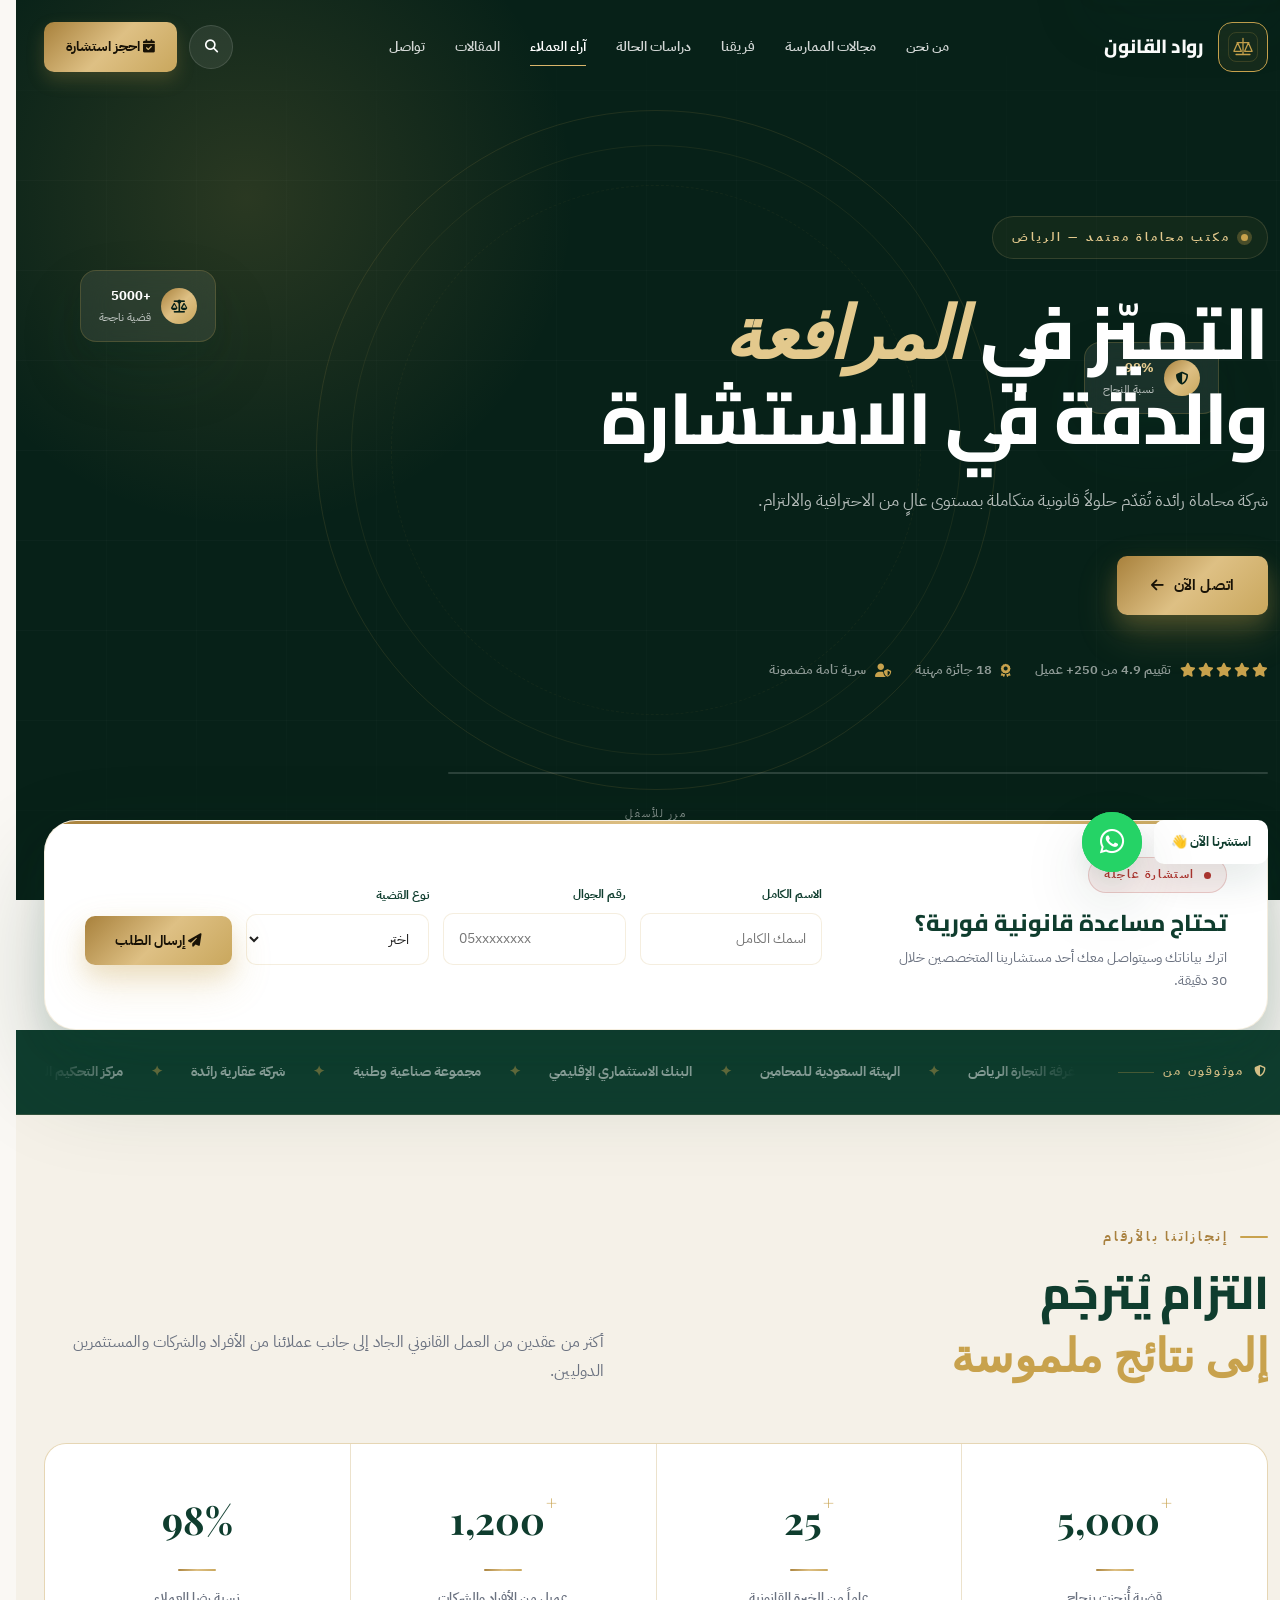
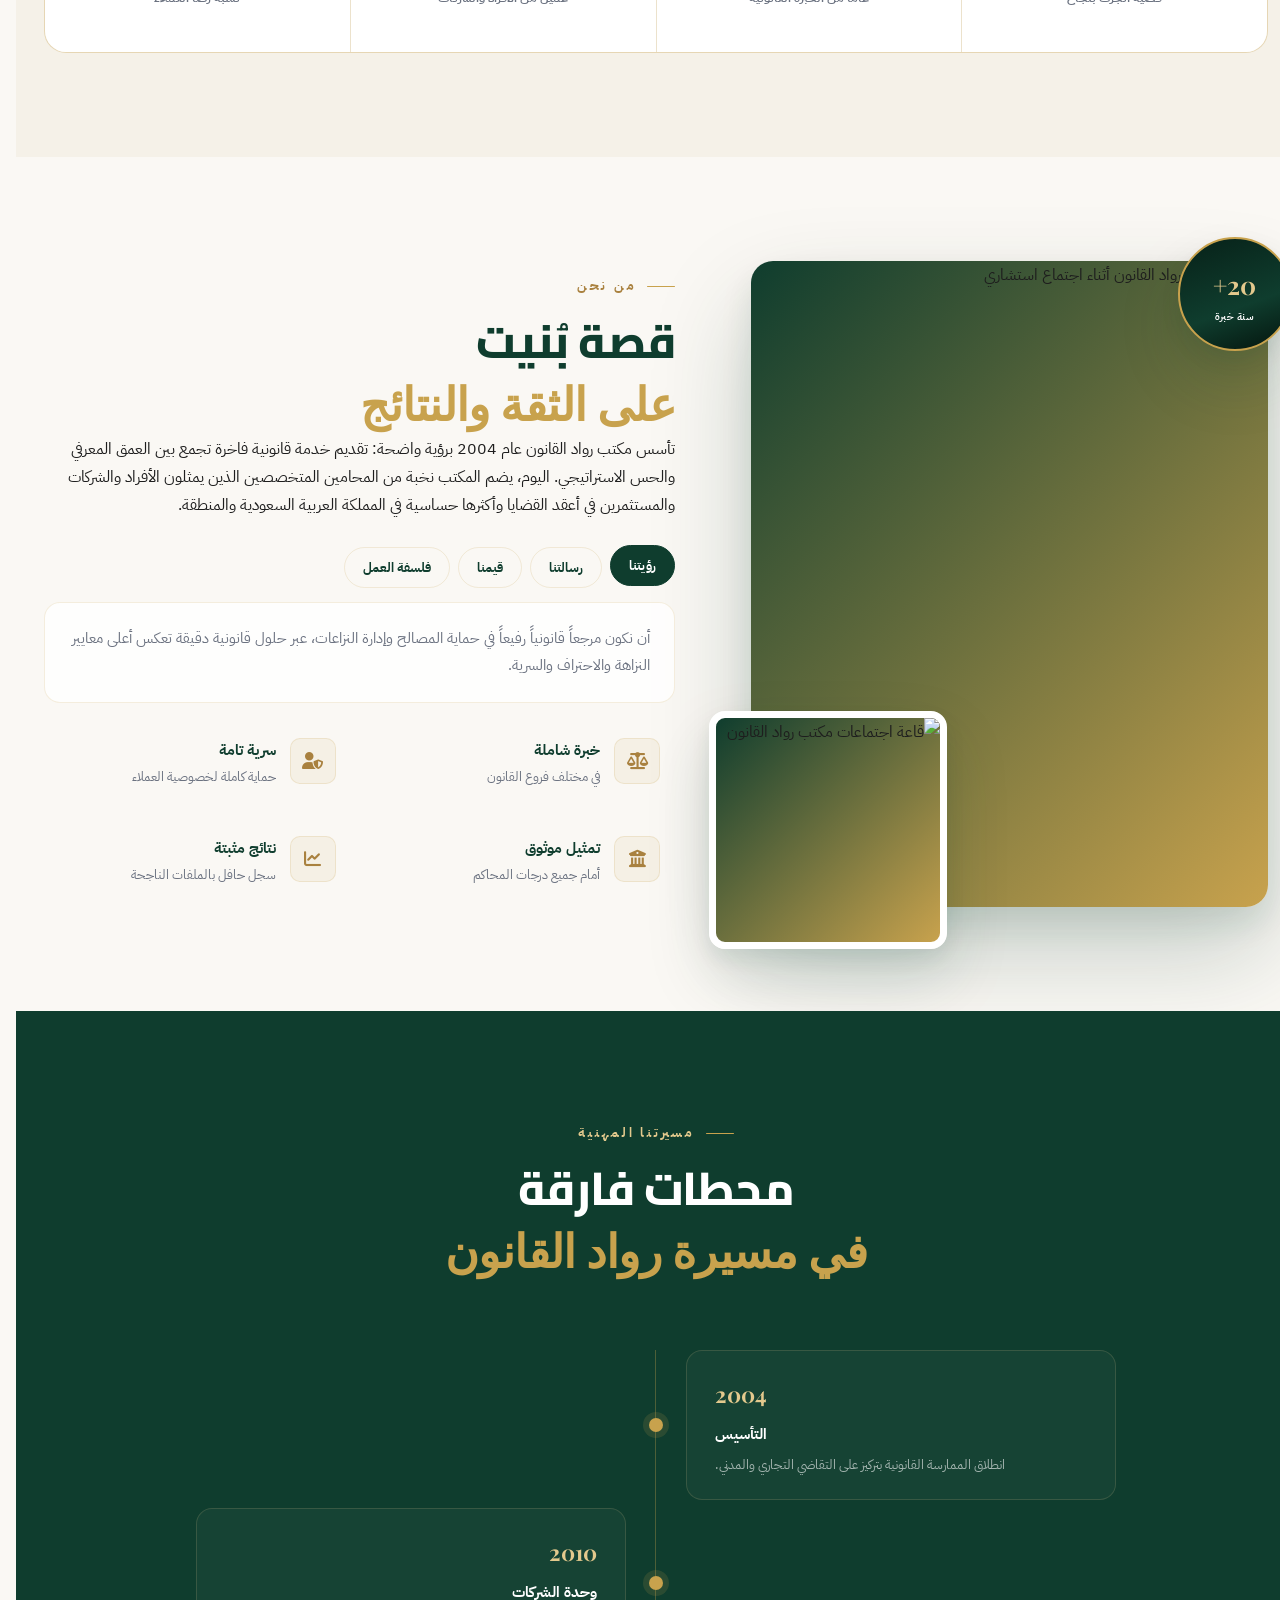
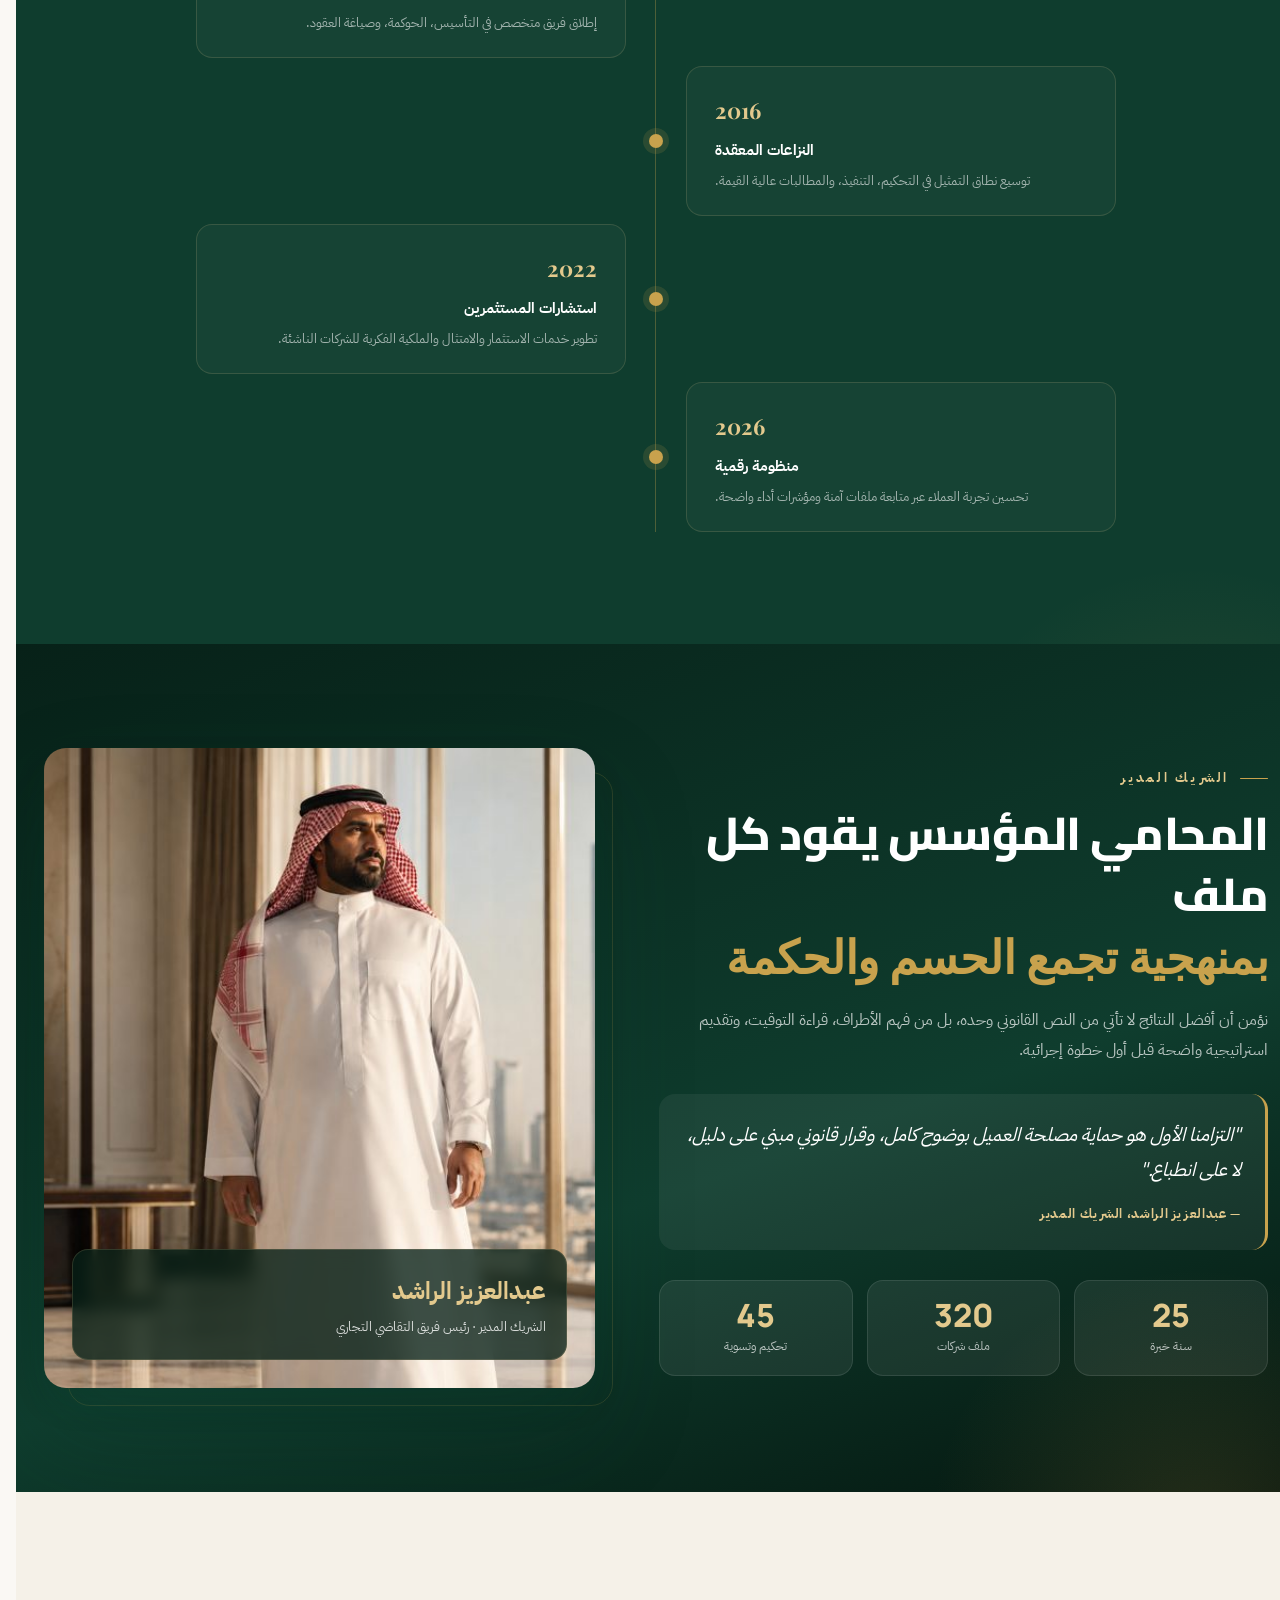
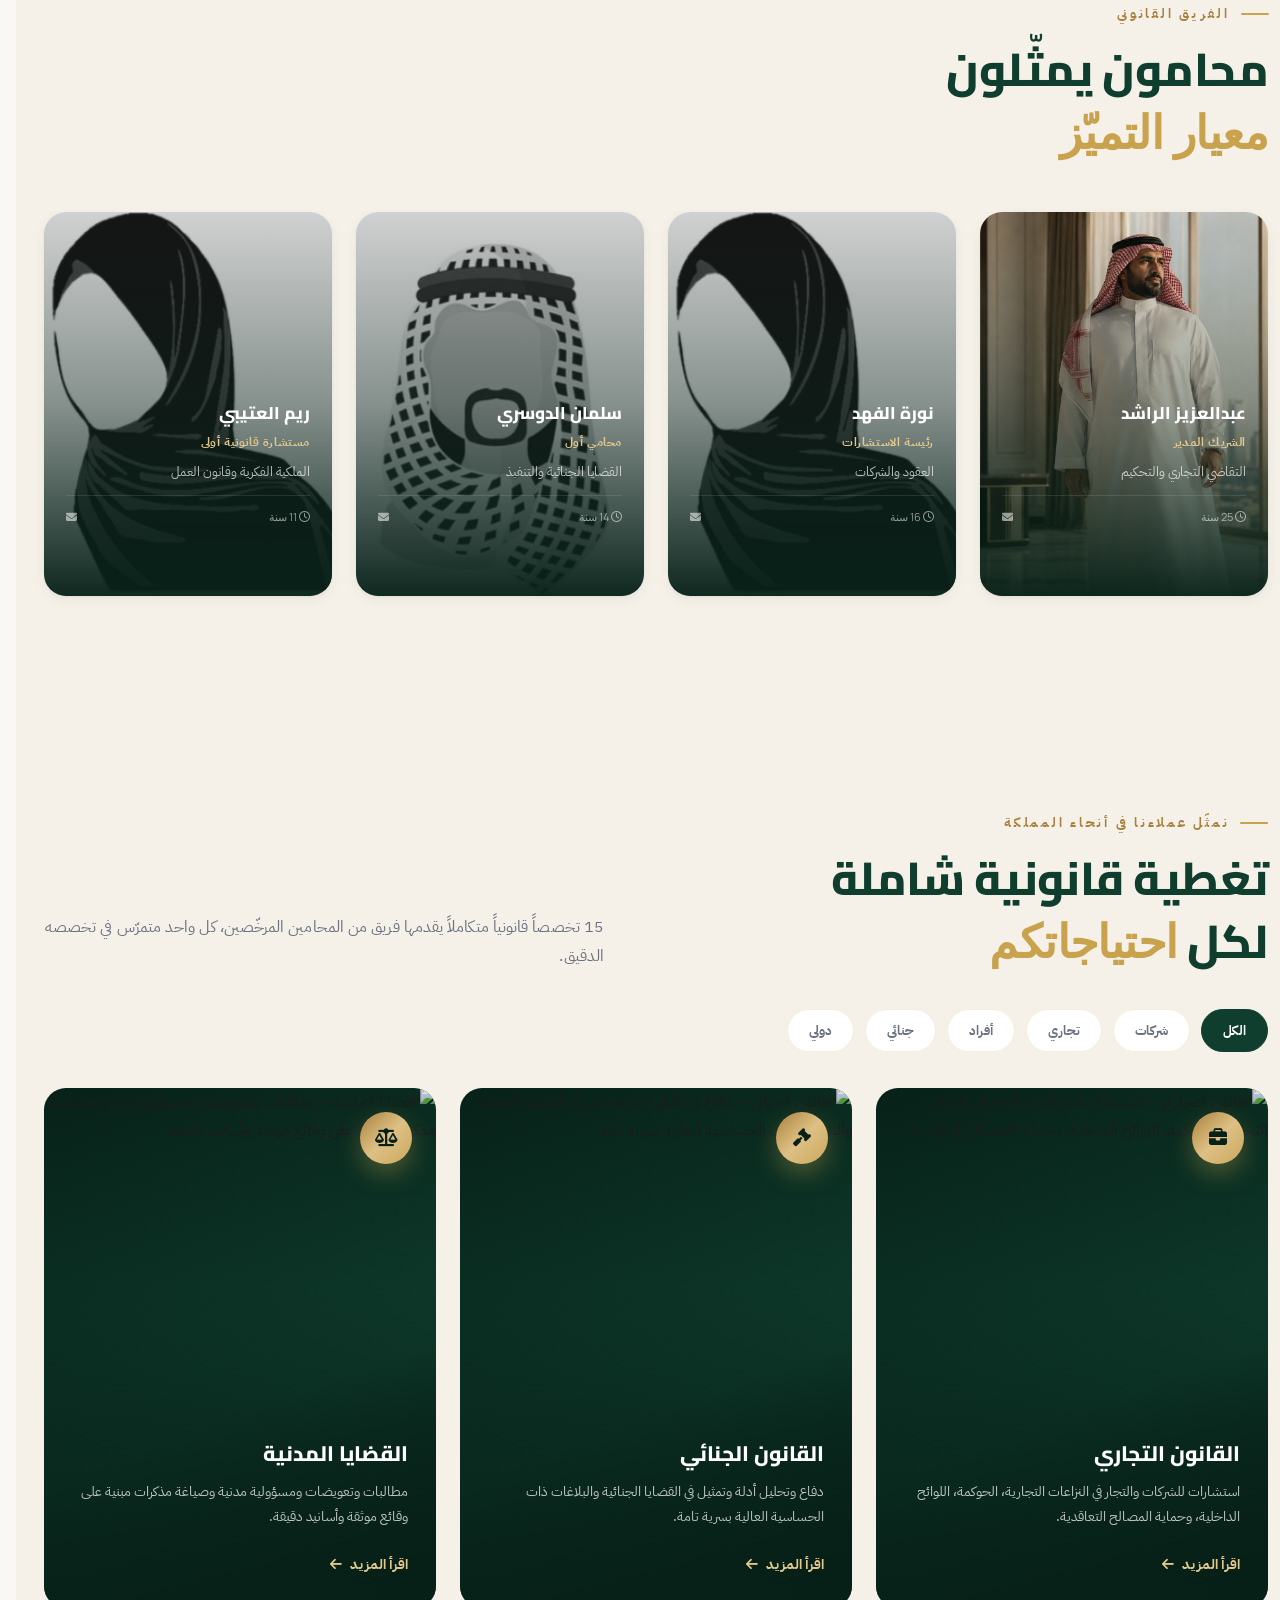
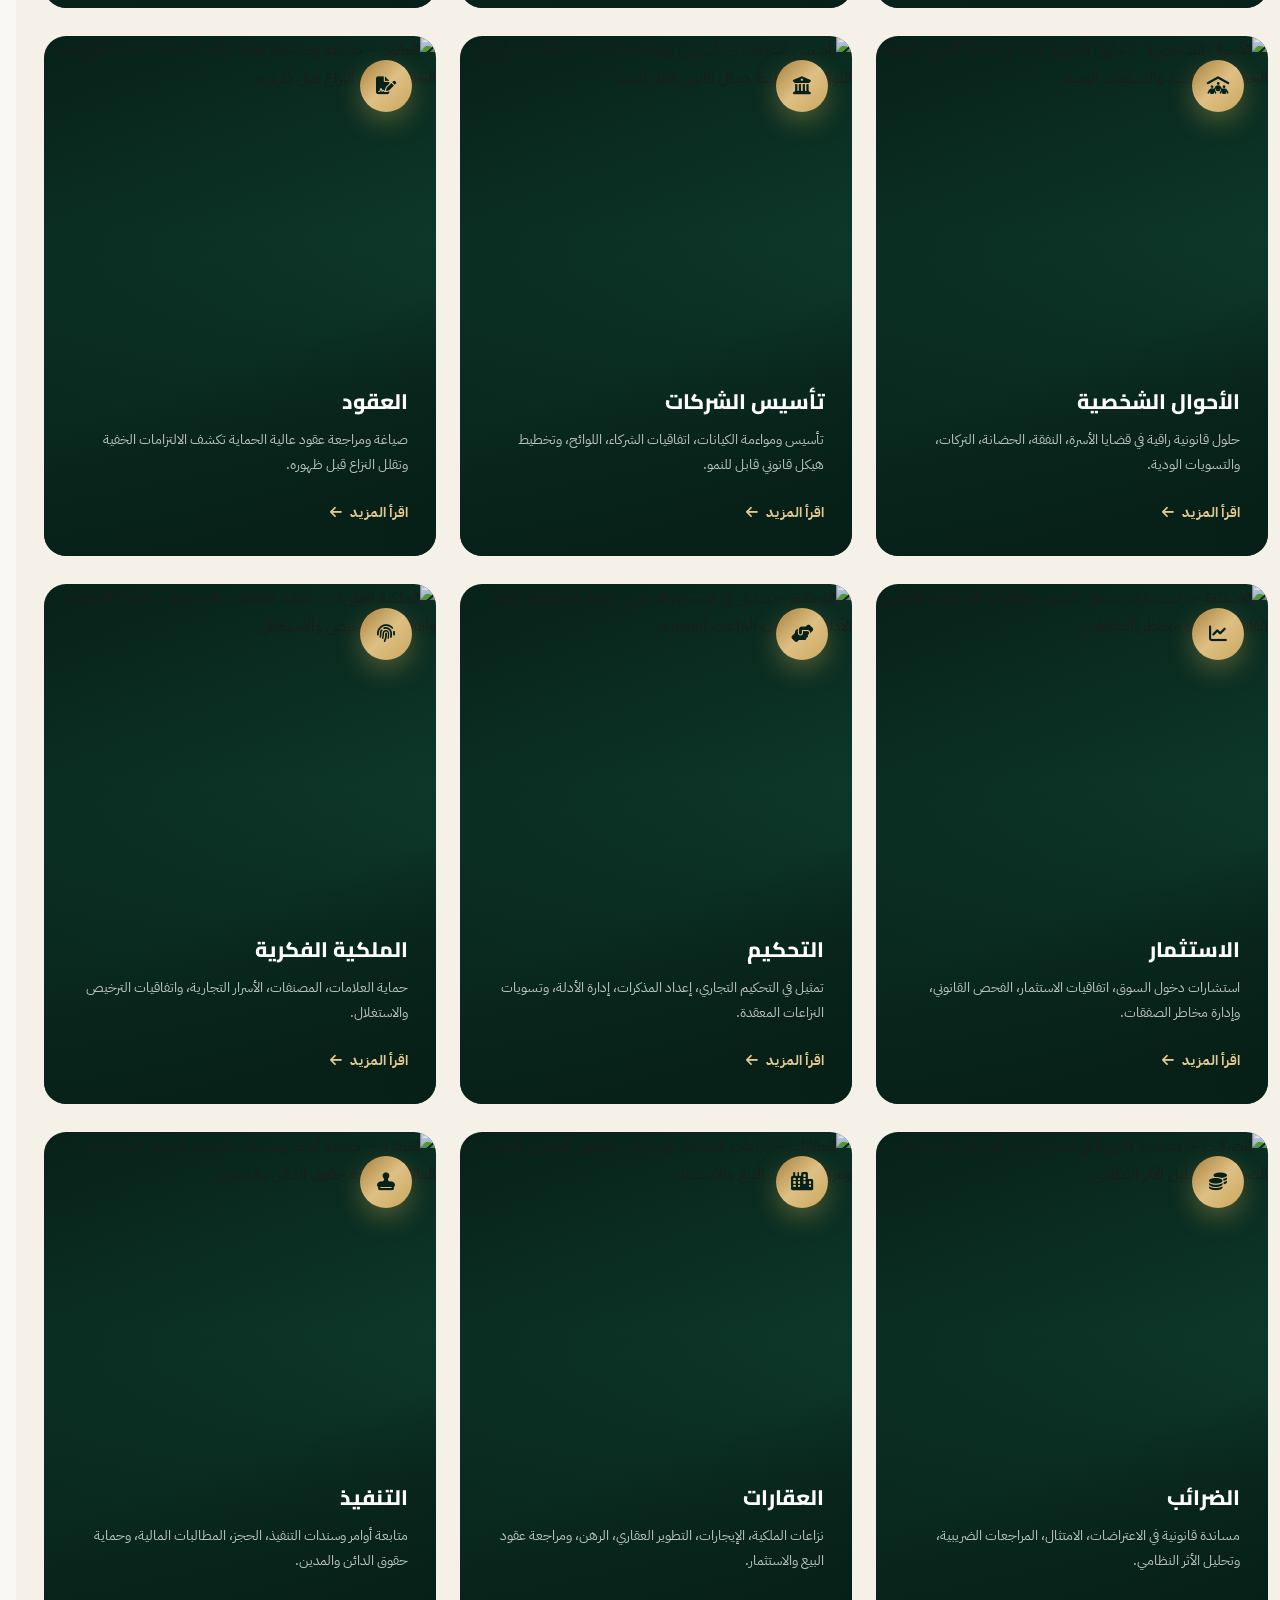
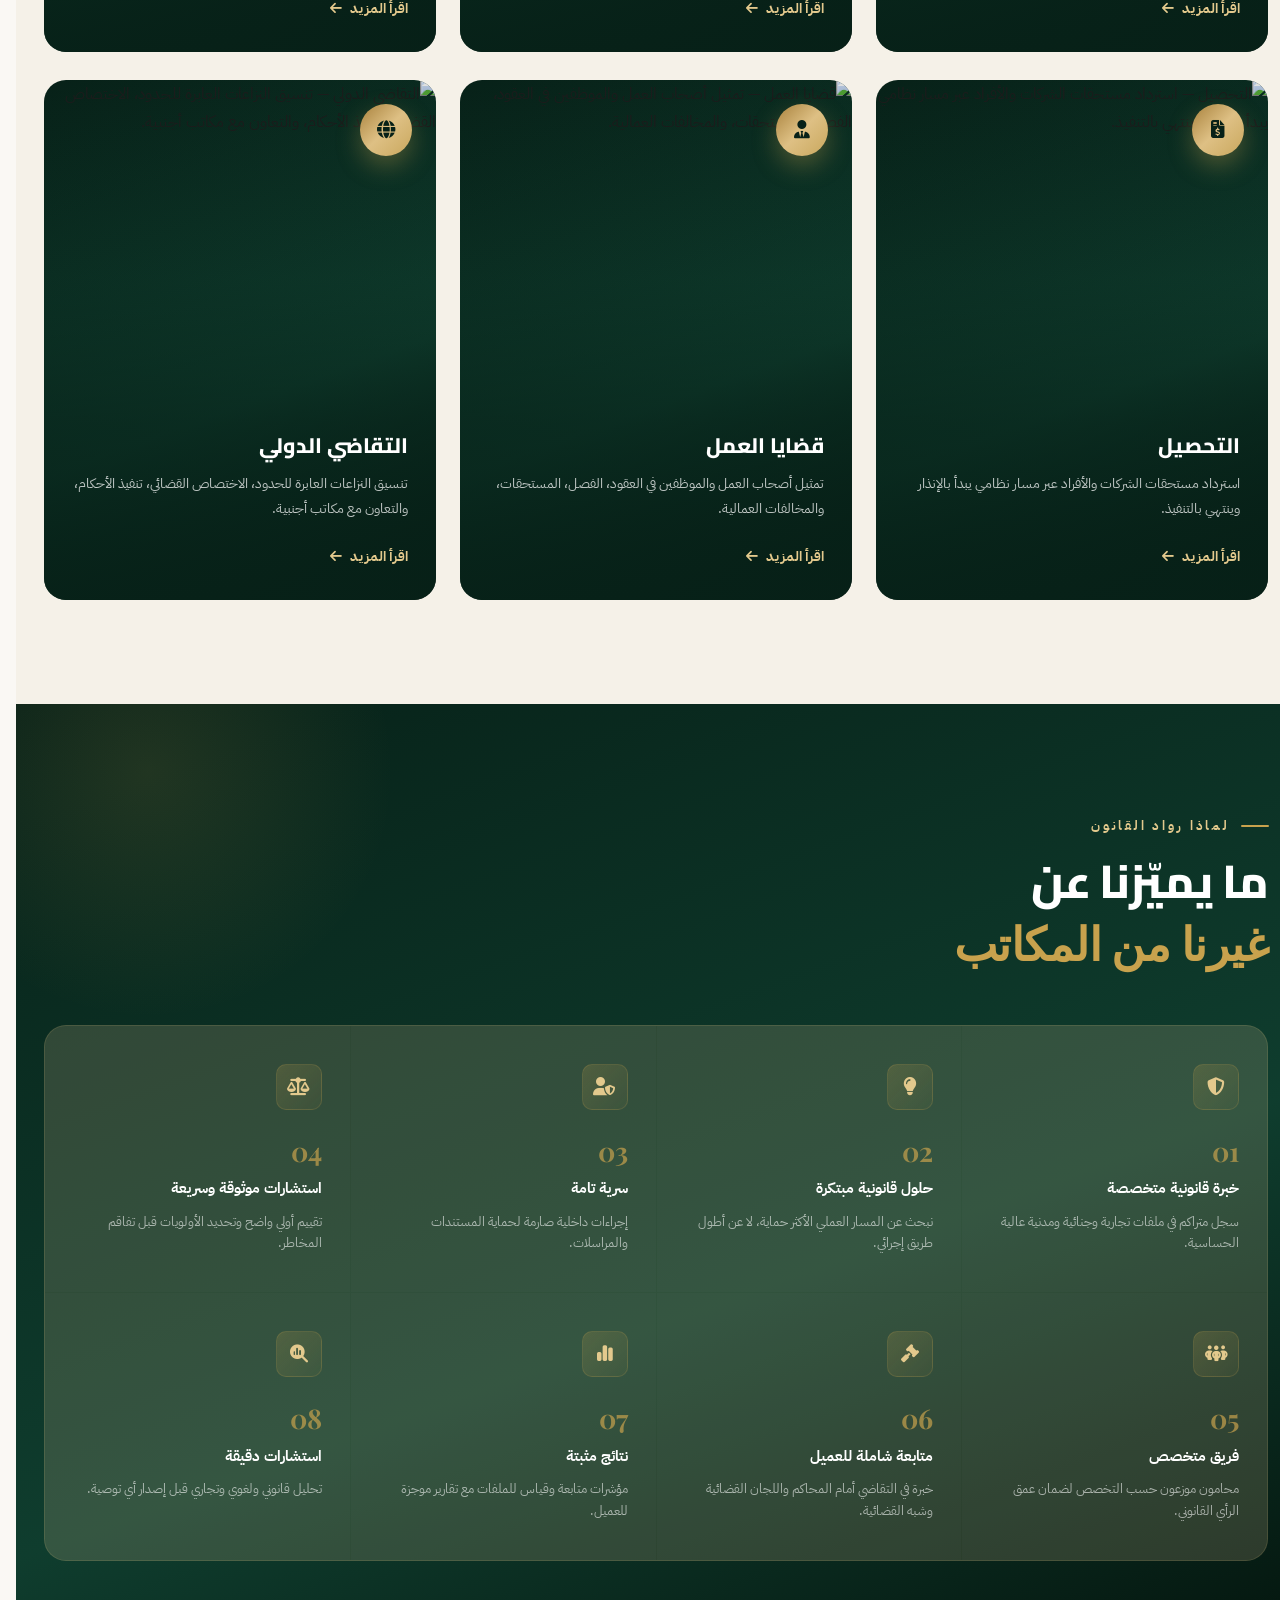
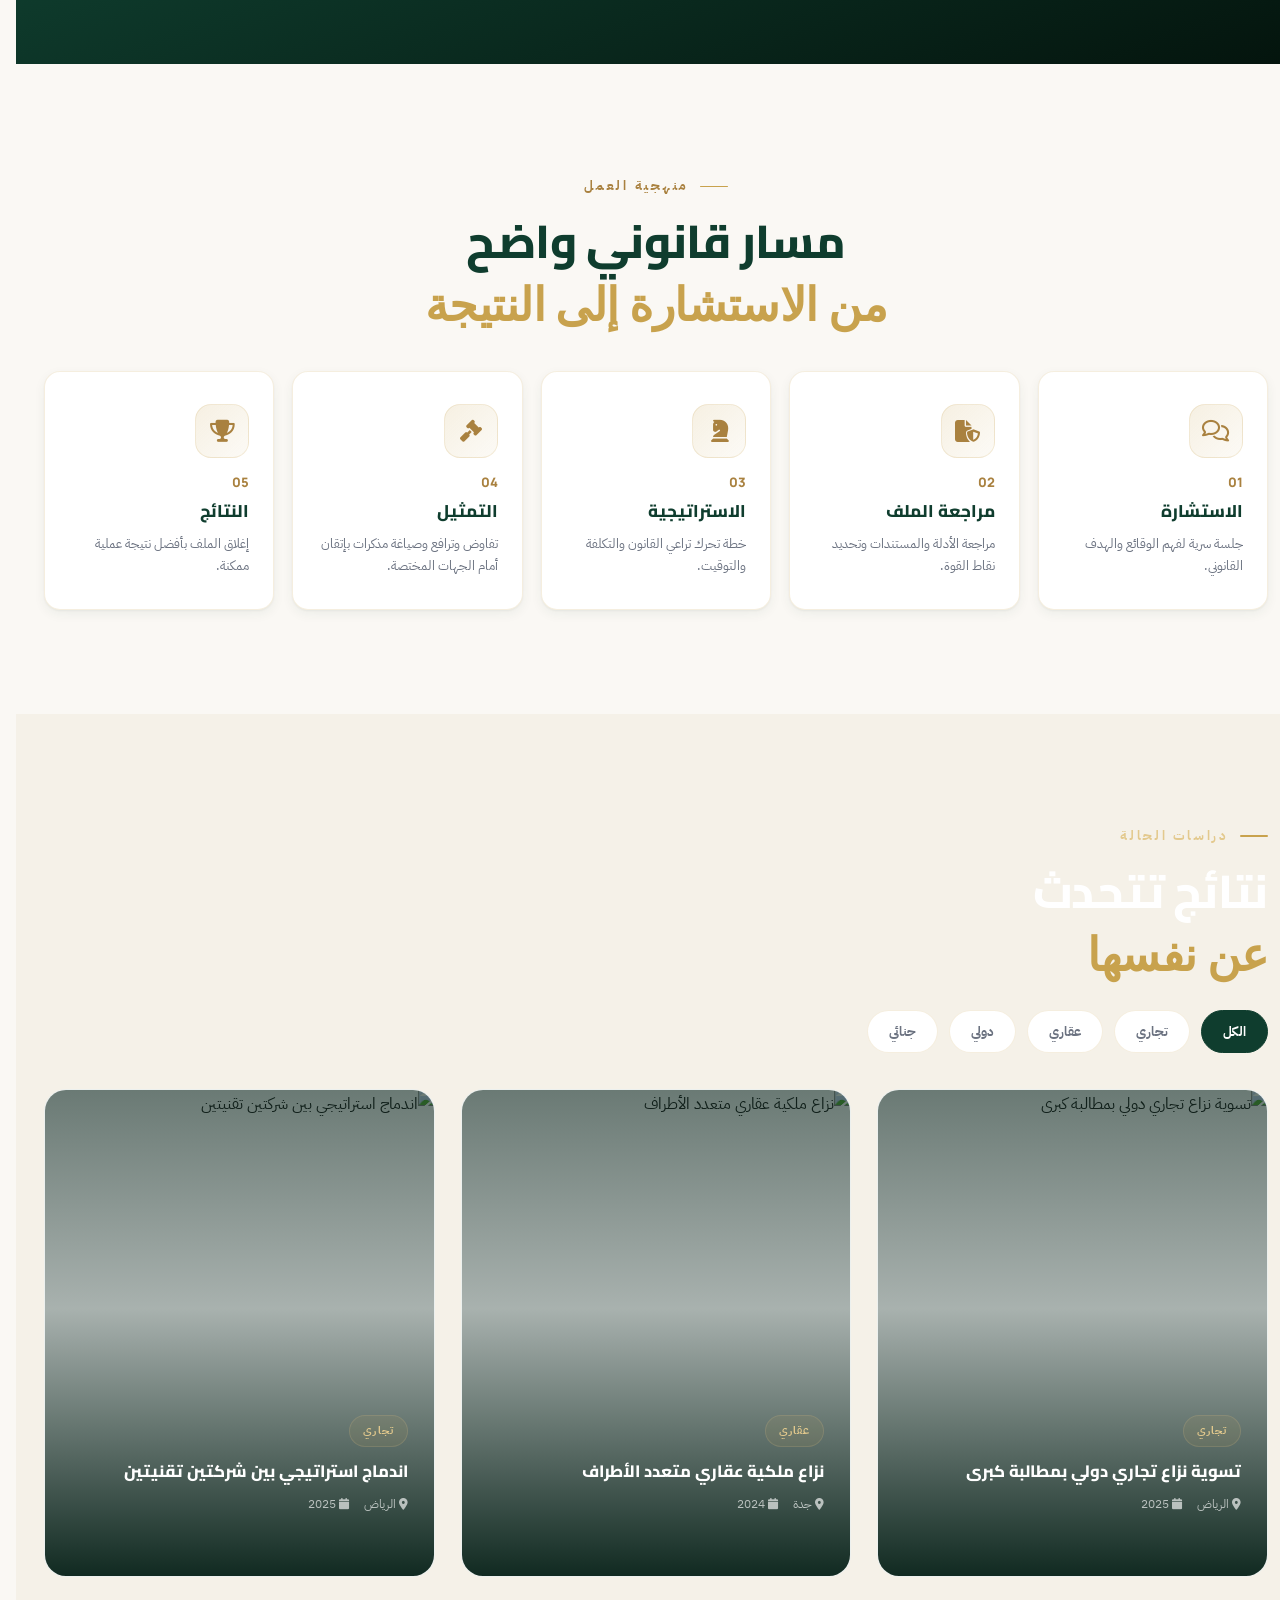
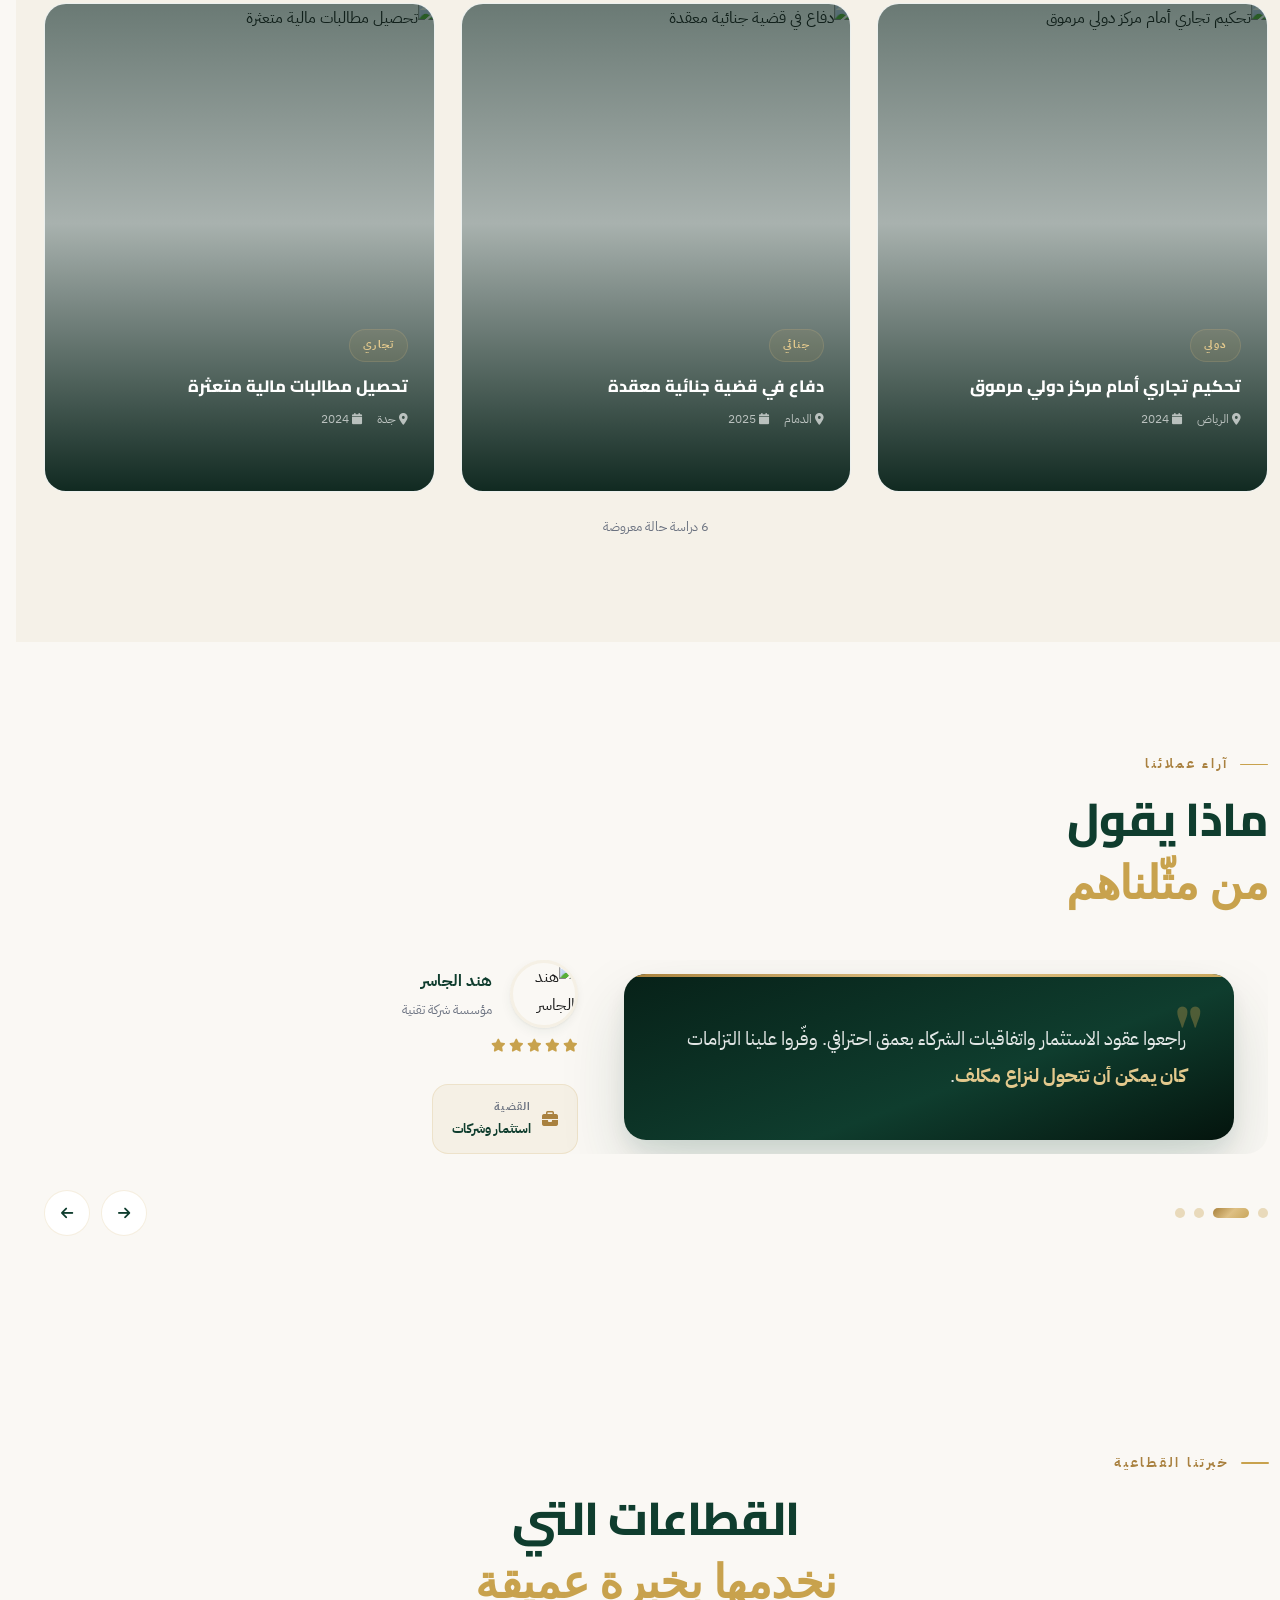
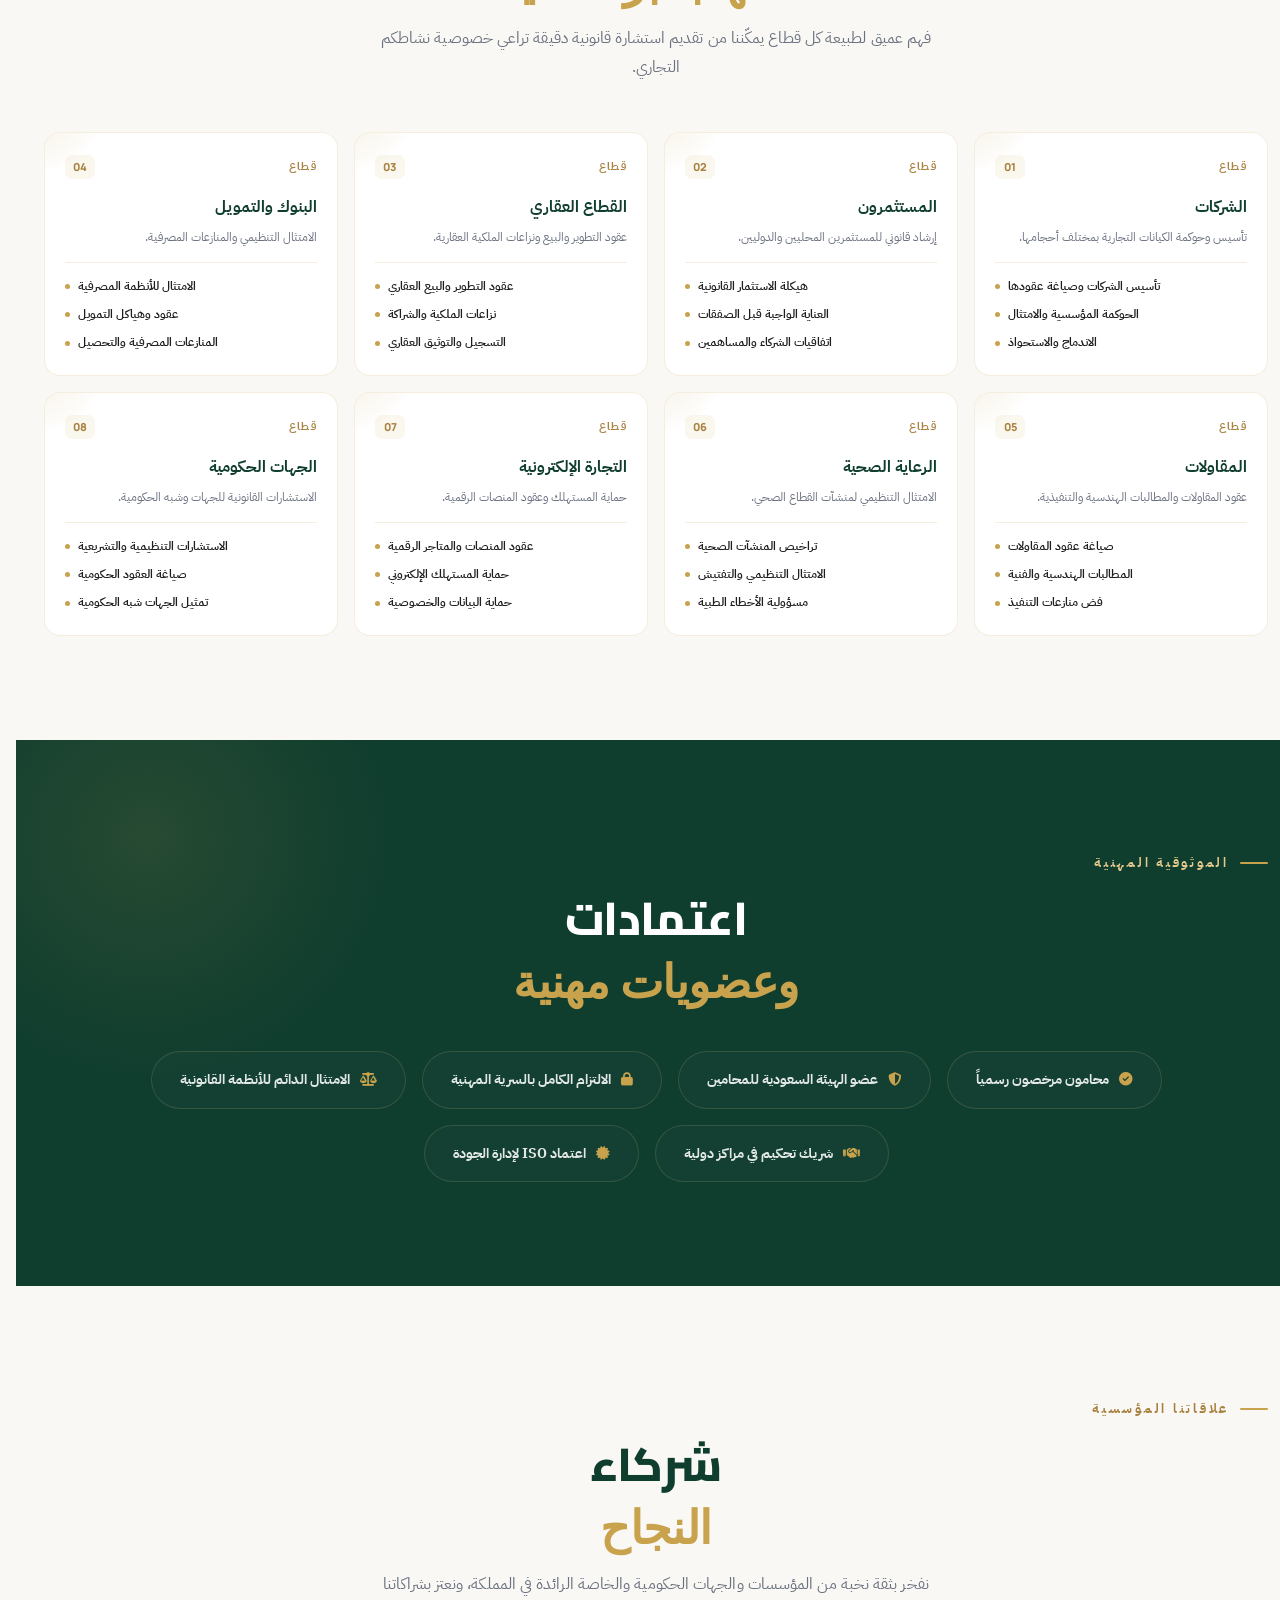
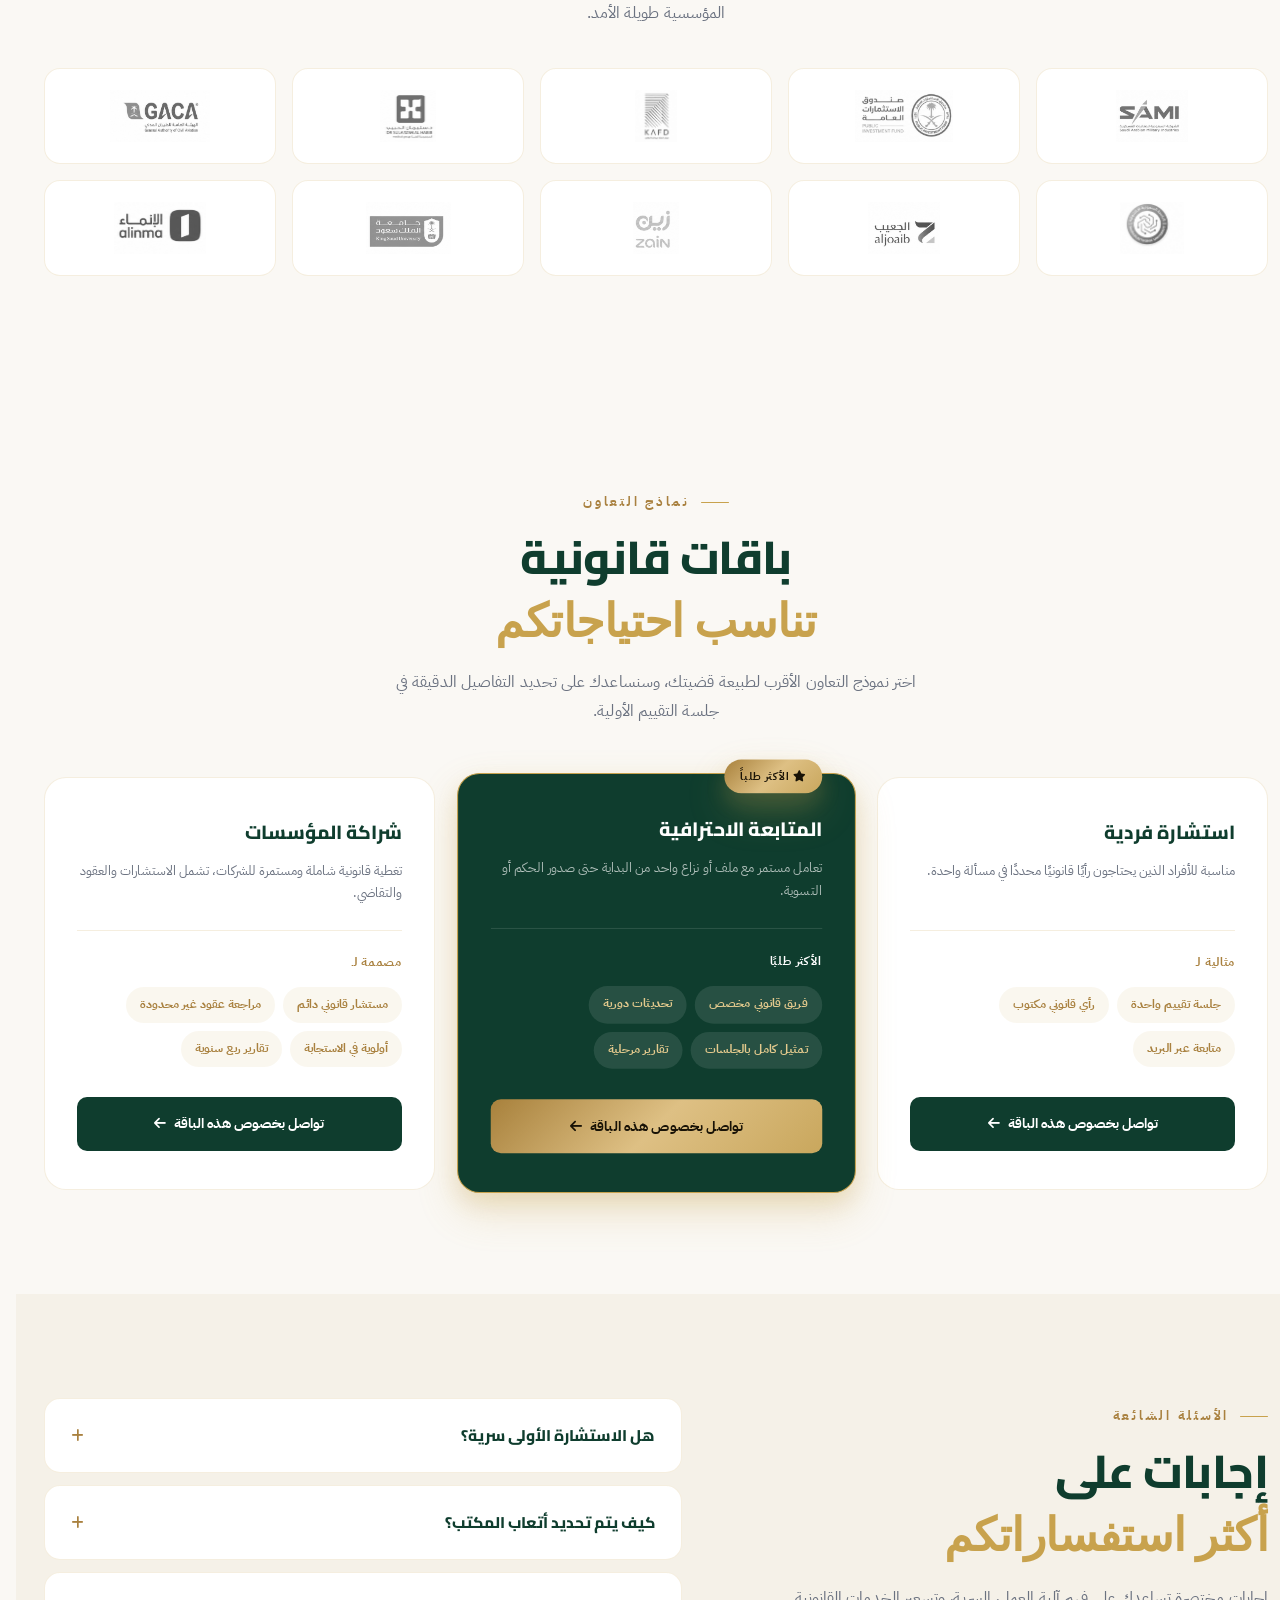
==== index.html @ 4e864c33 "Add files via upload" ====
<!DOCTYPE html>
<html lang="ar" dir="rtl">
<head>
<meta charset="UTF-8">
<meta name="viewport" content="width=device-width, initial-scale=1.0, viewport-fit=cover">
<meta name="theme-color" content="#0F3D2E">
<title>رواد القانون | مكتب محاماة عالمي رائد — استشارات وتمثيل قانوني فاخر</title>
<meta name="description" content="مكتب رواد القانون للمحاماة والاستشارات القانونية. خدمات قانونية فاخرة للأفراد والشركات والمستثمرين بخبرة تتجاوز 20 عاماً — تقاضي، تحكيم، عقود، ملكية فكرية، استثمار.">
<meta name="keywords" content="مكتب محاماة فاخر, استشارات قانونية, تقاضي, تحكيم, عقود, ملكية فكرية, استثمار, محامي, الرياض, السعودية">
<meta name="author" content="مكتب رواد القانون للمحاماة والاستشارات القانونية">
<meta name="robots" content="index,follow,max-image-preview:large">
<link rel="canonical" href="/">
<meta property="og:type" content="website">
<meta property="og:locale" content="ar_AR">
<meta property="og:title" content="مكتب رواد القانون | خدمات قانونية فاخرة">
<meta property="og:description" content="تمثيل قانوني رفيع المستوى للشركات والأفراد بخبرة تتجاوز 20 عاماً.">
<meta property="og:image" content="https://images.unsplash.com/photo-1497366754035-f200968a6e72?auto=format&fit=crop&w=1600&q=85">
<meta name="twitter:card" content="summary_large_image">
<meta name="twitter:title" content="مكتب رواد القانون — Premium Legal Services">
<meta name="twitter:description" content="خبرة قانونية تتجاوز 20 عاماً مع التزام صارم بالسرية والنتائج.">

<link rel="icon" href="data:image/svg+xml,%3Csvg xmlns='http://www.w3.org/2000/svg' viewBox='0 0 64 64'%3E%3Crect width='64' height='64' rx='14' fill='%230F3D2E'/%3E%3Cpath d='M32 10v40M20 18h24M18 50h28' stroke='%23C8A24D' stroke-width='4' stroke-linecap='round'/%3E%3Cpath d='M22 18l-8 18h16L22 18zm20 0l-8 18h16L42 18z' fill='none' stroke='%23C8A24D' stroke-width='3' stroke-linejoin='round'/%3E%3C/svg%3E">

<link rel="preconnect" href="https://fonts.googleapis.com">
<link rel="preconnect" href="https://fonts.gstatic.com" crossorigin>
<link rel="preconnect" href="https://images.unsplash.com">
<link href="https://fonts.googleapis.com/css2?family=Cairo:wght@400;600;700;800;900&family=IBM+Plex+Sans+Arabic:wght@300;400;500;600;700&family=Playfair+Display:wght@500;600;700;800;900&family=Manrope:wght@500;700;800&display=swap" rel="stylesheet">
<link rel="stylesheet" href="https://cdnjs.cloudflare.com/ajax/libs/font-awesome/6.5.2/css/all.min.css">

<style>
/* ════════════════════════════════════════════════════════════════
   1. DESIGN TOKENS — Luxury Law Identity
   Deep Emerald · Brass Gold · Warm Ivory · Premium Light
════════════════════════════════════════════════════════════════ */
:root{
  /* Brand Palette */
  --primary:        #0F3D2E;   /* Deep Emerald Green */
  --primary-2:      #14503A;   /* Mid Emerald */
  --primary-3:      #1C6B4A;   /* Light Emerald */
  --primary-deep:   #072118;   /* Deepest — hero / dark base */
  --navy-deep:      #051810;   /* Deep base */

  --gold:           #C8A24D;   /* Luxury Gold */
  --gold-light:     #E3C98D;   /* Light Gold */
  --gold-hover:     #D9B56B;   /* Hover Gold */
  --gold-dark:      #A9813F;   /* Dark Gold */
  --gold-ultra:     rgba(200,162,77,.09);
  --gold-gradient:  linear-gradient(135deg,#A9813F 0%,#DEC084 50%,#C9A75D 100%);

  --bg:             #FAF8F4;   /* Warm White */
  --bg-elevated:    #F5F1E8;   /* Light beige */
  --surface:        #FFFFFF;   /* Pure White Card */
  --surface-2:      #EBE6D6;   /* Warm Beige */

  --ink:            #1E1E1E;   /* Dark Gray Text */
  --muted:          #6B7280;   /* Muted Text */
  --muted-light:    #9A9EA4;

  --border:         rgba(200,162,77,.18);        /* Very Light Gold */
  --border-strong:  rgba(200,162,77,.34);
  --border-dark:    rgba(227,201,141,.16);
  --border-light:   rgba(15,61,46,.08);

  --success:        #2F855A;
  --danger:         #B3352F;

  /* Typography */
  --font-display:   'Playfair Display', serif;
  --font-ar:        'Cairo', 'IBM Plex Sans Arabic', sans-serif;
  --font-ar-body:   'IBM Plex Sans Arabic', 'Cairo', sans-serif;
  --font-num:       'Manrope', 'Inter', sans-serif;

  /* Radii */
  --r-xs: 4px; --r-sm: 10px; --r-md: 16px; --r-lg: 22px;
  --r-xl: 32px; --r-2xl: 44px; --r-pill: 999px;

  /* Spacing scale */
  --s1:8px; --s2:16px; --s3:24px; --s4:32px;
  --s5:52px; --s6:72px; --s7:104px; --s8:140px;

  /* Shadows */
  --shadow-sm: 0 1px 2px rgba(15,61,46,.05), 0 4px 12px rgba(15,61,46,.06);
  --shadow-md: 0 15px 40px rgba(15,61,46,.12);
  --shadow-lg: 0 10px 20px rgba(15,61,46,.08), 0 30px 64px rgba(15,61,46,.15);
  --shadow-xl: 0 16px 32px rgba(15,61,46,.11), 0 46px 100px rgba(15,61,46,.22);
  --shadow-gold: 0 10px 20px rgba(200,162,77,.18), 0 18px 40px rgba(200,162,77,.24);

  /* Motion */
  --ease: cubic-bezier(.22,1,.36,1);
  --t-fast: .22s var(--ease);
  --t-med:  .45s var(--ease);
  --t-slow: .75s var(--ease);

  /* Gradients */
  --grad-navy: linear-gradient(160deg,#072118 0%,#0F3D2E 60%,#04140D 100%);
  --grad-gold: linear-gradient(135deg,#A8813C 0%,#DEC084 50%,#C9A75D 100%);
  --grad-line: linear-gradient(90deg,transparent 0%,var(--gold) 50%,transparent 100%);

  /* Container */
  --container: 1320px;
}

/* ════════════════════════════════════════════════════════════════
   2. RESET & BASE
════════════════════════════════════════════════════════════════ */
*,*::before,*::after{box-sizing:border-box;margin:0;padding:0}
html{scroll-behavior:smooth;text-size-adjust:100%;scroll-padding-top:96px}
@media (prefers-reduced-motion: reduce){
  html{scroll-behavior:auto}
  *,*::before,*::after{animation-duration:.01ms !important;animation-iteration-count:1 !important;transition-duration:.01ms !important}
}
body{
  font-family:var(--font-ar-body);
  background:var(--bg);
  color:var(--ink);
  line-height:1.75;
  overflow-x:hidden;
  -webkit-font-smoothing:antialiased;
  -moz-osx-font-smoothing:grayscale;
  text-rendering:optimizeLegibility;
}
img{max-width:100%;display:block;height:auto}
a{color:inherit;text-decoration:none}
button{font-family:inherit;cursor:pointer;background:none;border:0;color:inherit}
input,textarea,select{font:inherit;color:inherit}
ul,ol{list-style:none}
::selection{background:var(--gold);color:#fff}
:focus-visible{outline:2px solid var(--gold);outline-offset:3px;border-radius:4px;box-shadow:0 0 0 5px var(--gold-ultra)}

::-webkit-scrollbar{width:10px;height:10px}
::-webkit-scrollbar-track{background:var(--bg-elevated)}
::-webkit-scrollbar-thumb{background:var(--border-strong);border-radius:10px}
::-webkit-scrollbar-thumb:hover{background:var(--gold)}

.container{width:100%;max-width:var(--container);margin:0 auto;padding:0 28px}
.sr-only{position:absolute;width:1px;height:1px;padding:0;margin:-1px;overflow:hidden;clip:rect(0,0,0,0);white-space:nowrap;border:0}

.skip-link{position:fixed;top:-60px;right:16px;z-index:999;background:var(--primary);color:#fff;padding:12px 22px;border-radius:var(--r-sm);font-weight:700;font-size:13.5px;transition:top .25s var(--ease);box-shadow:var(--shadow-lg)}
.skip-link:focus{top:16px}

/* ════════════════════════════════════════════════════════════════
   3. LOADING & UI PRIMITIVES
════════════════════════════════════════════════════════════════ */
#loader{position:fixed;inset:0;z-index:9999;background:var(--primary-deep);display:flex;align-items:center;justify-content:center;flex-direction:column;gap:24px;transition:opacity .6s ease,visibility .6s}
#loader.hide{opacity:0;visibility:hidden}
.loader-crest{width:72px;height:72px;border-radius:50%;border:1.5px solid var(--gold);display:flex;align-items:center;justify-content:center;font-family:var(--font-display);color:var(--gold-light);font-size:30px;animation:loaderPulse 1.4s ease-in-out infinite}
@keyframes loaderPulse{0%,100%{transform:scale(1);opacity:1}50%{transform:scale(1.08);opacity:.7}}
.loader-label{font-size:11px;font-weight:800;letter-spacing:.32em;text-transform:uppercase;color:var(--gold-light)}

#scroll-progress{position:fixed;top:0;right:0;left:0;height:3px;background:var(--grad-gold);z-index:101;width:0%;transition:width .08s linear}
.mouse-glow{position:fixed;width:600px;height:600px;border-radius:50%;background:radial-gradient(circle,rgba(200,162,77,.10),transparent 70%);pointer-events:none;z-index:1;transform:translate(-50%,-50%);transition:opacity .3s;mix-blend-mode:multiply;opacity:0}
.mouse-glow.is-active{opacity:1}

/* ════════════════════════════════════════════════════════════════
   4. TYPOGRAPHY HELPERS
════════════════════════════════════════════════════════════════ */
.eyebrow{display:inline-flex;align-items:center;gap:11px;font-size:12.5px;font-weight:700;letter-spacing:.22em;text-transform:uppercase;color:var(--gold-dark);margin-bottom:14px}
.eyebrow::before{content:"";width:28px;height:1.5px;background:var(--gold);display:inline-block;border-radius:2px}
.eyebrow.wh{color:var(--gold-light)}
.section-title{font-family:var(--font-ar);font-size:clamp(28px,3.6vw,46px);font-weight:800;line-height:1.32;letter-spacing:-.012em;color:var(--primary)}
.section-title.wh{color:#fff}
.section-title em{font-style:normal;color:var(--gold);font-family:var(--font-display);font-weight:700}
.section-desc{font-size:15.5px;line-height:1.9;color:var(--muted);font-weight:400;max-width:560px;letter-spacing:.005em}
.section-desc.wh{color:rgba(255,255,255,.7)}
section{padding:var(--s7) 0;position:relative}
.divider-gold{width:64px;height:2px;background:var(--grad-gold);border-radius:2px;margin:18px 0}

/* ════════════════════════════════════════════════════════════════
   5. SCROLL REVEAL & ANIMATIONS
════════════════════════════════════════════════════════════════ */
.rv,.rv-l,.rv-r{opacity:0;transition:opacity .85s var(--ease),transform .85s var(--ease);will-change:transform,opacity}
.rv{transform:translateY(28px)}
.rv-l{transform:translateX(44px)}
.rv-r{transform:translateX(-44px)}
.rv.on,.rv-l.on,.rv-r.on{opacity:1;transform:none}
.stagger>*{opacity:0;transform:translateY(20px);transition:opacity .75s var(--ease),transform .75s var(--ease)}
.stagger.on>*{opacity:1;transform:none}

/* ════════════════════════════════════════════════════════════════
   6. BUTTONS
════════════════════════════════════════════════════════════════ */
.btn-primary{display:inline-flex;align-items:center;gap:10px;background:var(--grad-gold);color:#181206;font-weight:800;font-size:14.5px;letter-spacing:.01em;padding:17px 34px;border-radius:var(--r-sm);box-shadow:var(--shadow-gold);transition:transform .25s var(--ease),box-shadow .25s var(--ease);position:relative;overflow:hidden;cursor:pointer;border:0}
.btn-primary::after{content:"";position:absolute;inset:0;border-radius:inherit;background:radial-gradient(circle at 50% 50%, rgba(255,255,255,.35), transparent 60%);opacity:0;transition:opacity .4s var(--ease)}
.btn-primary:hover{transform:translateY(-3px);box-shadow:0 16px 28px rgba(200,162,77,.24), 0 28px 56px rgba(200,162,77,.3)}
.btn-primary:hover::after{opacity:1}
.btn-primary:active{transform:translateY(-1px) scale(.98)}
.btn-ghost{display:inline-flex;align-items:center;gap:10px;background:transparent;color:#fff;font-weight:700;font-size:14.5px;padding:16px 32px;border-radius:var(--r-sm);border:1.5px solid rgba(255,255,255,.28);transition:var(--t-fast);cursor:pointer}
.btn-ghost:hover{border-color:var(--gold);color:var(--gold-light);background:rgba(255,255,255,.05);transform:translateY(-2px)}
.btn-outline{display:inline-flex;align-items:center;gap:10px;background:transparent;color:var(--primary);font-weight:700;font-size:14px;padding:14px 28px;border-radius:var(--r-sm);border:1.5px solid var(--border-strong);transition:var(--t-fast);cursor:pointer}
.btn-outline:hover{background:var(--primary);border-color:var(--primary);color:#fff;transform:translateY(-2px)}
.btn-link{display:inline-flex;align-items:center;gap:8px;color:var(--primary);font-weight:800;font-size:14px;transition:gap .25s var(--ease)}
.btn-link:hover{gap:14px;color:var(--gold-dark)}

/* Ripple */
.ripple{position:relative;overflow:hidden}
.ripple-dot{position:absolute;border-radius:50%;background:rgba(255,255,255,.5);transform:translate(-50%,-50%) scale(0);animation:rippleAnim .7s var(--ease);pointer-events:none}
@keyframes rippleAnim{to{transform:translate(-50%,-50%) scale(6);opacity:0}}

/* ════════════════════════════════════════════════════════════════
   7. HEADER
════════════════════════════════════════════════════════════════ */
#hdr{position:fixed;top:0;right:0;left:0;z-index:100;padding:22px 0;transition:padding .35s var(--ease),background .35s var(--ease),box-shadow .35s var(--ease);background:transparent}
#hdr.scrolled{padding:14px 0;background:rgba(15,61,46,.86);backdrop-filter:blur(20px) saturate(160%);-webkit-backdrop-filter:blur(20px) saturate(160%);box-shadow:0 10px 34px rgba(0,0,0,.2);border-bottom:1px solid var(--border-dark)}
.hdr-inner{display:flex;align-items:center;justify-content:space-between;gap:24px}

.wordmark{display:flex;align-items:center;gap:14px;flex-shrink:0}
.wm-crest{width:50px;height:50px;border-radius:14px;border:1.5px solid var(--gold);display:flex;align-items:center;justify-content:center;background:rgba(200,162,77,.08);transition:var(--t-fast)}
.wm-crest svg{width:30px;height:30px}
.wm-crest svg rect{fill:transparent;stroke:rgba(200,162,77,.4);stroke-width:1}
.wm-crest svg path{fill:none;stroke:var(--gold);stroke-width:2.4;stroke-linecap:round;stroke-linejoin:round}
.wordmark:hover .wm-crest{box-shadow:0 0 0 5px var(--gold-ultra);transform:scale(1.04)}
.wm-text .name{font-family:var(--font-ar);font-weight:800;font-size:19px;color:#fff;letter-spacing:-.01em}
.wm-text .sub{font-family:var(--font-num);font-size:9.5px;letter-spacing:.32em;color:var(--gold-light);margin-top:3px}

#nav-links{display:flex;align-items:center;gap:30px}
#nav-links a{font-size:14px;font-weight:600;color:rgba(255,255,255,.82);transition:var(--t-fast);position:relative;padding:7px 0}
#nav-links a::after{content:"";position:absolute;bottom:0;right:0;left:0;height:1.5px;background:var(--gold-hover);transform:scaleX(0);transition:transform .3s var(--ease);transform-origin:right}
#nav-links a:hover,#nav-links a.active{color:#fff}
#nav-links a:hover::after,#nav-links a.active::after{transform:scaleX(1);transform-origin:left}

.hdr-actions{display:flex;align-items:center;gap:12px;flex-shrink:0}
.icon-btn{width:44px;height:44px;border-radius:50%;display:grid;place-items:center;background:rgba(255,255,255,.08);color:#fff;border:1px solid rgba(255,255,255,.12);transition:var(--t-fast);cursor:pointer}
.icon-btn:hover{background:rgba(200,162,77,.18);border-color:rgba(200,162,77,.42);transform:scale(1.06)}
.hdr-cta{padding:13px 22px !important;border-radius:var(--r-sm);background:var(--grad-gold);color:#181206;font-weight:800;font-size:13.5px;transition:var(--t-fast);box-shadow:0 8px 18px rgba(200,162,77,.22)}
.hdr-cta:hover{transform:translateY(-2px);box-shadow:0 14px 30px rgba(200,162,77,.35)}

#hamburger{display:none;flex-direction:column;gap:5px;width:44px;height:44px;z-index:200;align-items:center;justify-content:center;position:relative}
#hamburger span{height:2px;width:24px;background:#fff;border-radius:2px;transition:var(--t-fast)}
#hamburger.open span:nth-child(1){transform:translateY(7px) rotate(45deg)}
#hamburger.open span:nth-child(2){opacity:0}
#hamburger.open span:nth-child(3){transform:translateY(-7px) rotate(-45deg)}

/* Floating popup mobile menu */
#mobile-menu{position:fixed;top:84px;left:50%;z-index:150;width:min(92vw,360px);max-height:calc(100vh - 110px);overflow-y:auto;-webkit-overflow-scrolling:touch;background:rgba(255,255,255,.92);backdrop-filter:blur(22px) saturate(180%);-webkit-backdrop-filter:blur(22px) saturate(180%);border:1px solid rgba(255,255,255,.6);border-radius:22px;box-shadow:0 24px 60px rgba(7,33,24,.28),0 6px 18px rgba(7,33,24,.14);padding:18px;opacity:0;visibility:hidden;pointer-events:none;transform:translateX(-50%) translateY(-14px) scale(.94);transition:opacity .3s var(--ease),transform .3s var(--ease),visibility .3s}
#mobile-menu.open{opacity:1;visibility:visible;pointer-events:auto;transform:translateX(-50%) translateY(0) scale(1)}
.mnav-grid{display:grid;grid-template-columns:repeat(2,1fr);gap:10px}
.mnav-item{display:flex;flex-direction:column;align-items:center;justify-content:center;gap:8px;padding:16px 8px;min-height:86px;border-radius:16px;background:rgba(15,61,46,.045);border:1px solid rgba(15,61,46,.07);color:var(--primary);font-weight:700;font-size:12.5px;text-align:center;transition:var(--t-fast);-webkit-tap-highlight-color:transparent}
.mnav-item i{font-size:19px;color:var(--gold-dark);transition:var(--t-fast)}
.mnav-item:hover{background:rgba(200,162,77,.14);border-color:rgba(200,162,77,.3);transform:translateY(-2px)}
.mnav-item:active{transform:scale(.96)}
.mnav-item.active{background:var(--grad-gold);border-color:transparent;color:#181206}
.mnav-item.active i{color:#181206}
#mobile-menu .mnav-cta{display:flex;align-items:center;justify-content:center;gap:8px;margin-top:14px;width:100%;padding:14px;border-radius:14px;font-size:14px}
@media(max-width:380px){#mobile-menu{width:94vw;padding:14px}.mnav-item{min-height:78px;font-size:12px}.mnav-item i{font-size:17px}}
@media(max-height:560px) and (orientation:landscape){#mobile-menu{top:70px;max-height:calc(100vh - 90px)}}

/* Search Popup */
#search-popup{position:fixed;inset:0;z-index:300;display:grid;place-items:start center;background:rgba(7,33,24,.92);backdrop-filter:blur(18px);padding:24px;padding-top:12vh;opacity:0;visibility:hidden;transition:opacity .35s var(--ease),visibility .35s}
#search-popup.open{opacity:1;visibility:visible}
.search-card{width:min(780px,100%);background:rgba(20,80,58,.7);border:1px solid var(--border-strong);border-radius:var(--r-xl);padding:36px;color:#fff;box-shadow:var(--shadow-xl);transform:translateY(20px);transition:transform .45s var(--ease);position:relative}
#search-popup.open .search-card{transform:none}
.search-close{position:absolute;top:18px;left:18px;width:44px;height:44px;border-radius:50%;background:rgba(255,255,255,.1);color:#fff;display:grid;place-items:center;transition:var(--t-fast);border:1px solid rgba(255,255,255,.1)}
.search-close:hover{background:var(--gold);color:#072118;transform:rotate(90deg)}
.search-title{font-family:var(--font-ar);font-size:clamp(22px,3vw,32px);font-weight:800;margin:8px 0 22px}
.search-input-wrap{display:flex;align-items:center;gap:14px;padding:16px 20px;background:rgba(255,255,255,.08);border:1px solid var(--border-strong);border-radius:var(--r-md);transition:var(--t-fast)}
.search-input-wrap:focus-within{border-color:var(--gold);background:rgba(255,255,255,.12)}
.search-input-wrap i{color:var(--gold-light);font-size:18px}
.search-input{flex:1;background:transparent;border:0;color:#fff;font-size:17px;outline:none}
.search-input::placeholder{color:rgba(255,255,255,.5)}
.search-results{display:grid;gap:10px;margin-top:20px;max-height:46vh;overflow-y:auto}
.search-results a{display:flex;justify-content:space-between;align-items:center;gap:16px;padding:13px 18px;border-radius:var(--r-sm);background:rgba(255,255,255,.05);color:#fff;border:1px solid rgba(255,255,255,.05);transition:var(--t-fast)}
.search-results a:hover{background:rgba(200,162,77,.12);border-color:var(--border-strong);padding-right:24px}
.search-results strong{display:block;color:#fff;font-size:14.5px;margin-bottom:3px}
.search-results small{color:rgba(255,255,255,.58);font-size:12px}

/* ════════════════════════════════════════════════════════════════
   8. HERO SECTION
════════════════════════════════════════════════════════════════ */
#hero{position:relative;min-height:100vh;display:flex;align-items:center;overflow:hidden;background:var(--primary-deep)}
.hero-bg{position:absolute;inset:0;background-image:url('https://images.unsplash.com/photo-1521587760476-6c12a4b040da?auto=format&fit=crop&w=1800&q=80');background-size:cover;background-position:center;transform:scale(1.06);animation:heroZoom 24s ease-in-out infinite alternate;filter:saturate(.95) brightness(.94)}
@keyframes heroZoom{from{transform:scale(1.06)}to{transform:scale(1.01)}}

.hero-overlay{position:absolute;inset:0;background:radial-gradient(circle at 18% 22%,rgba(200,162,77,.18),transparent 26%),linear-gradient(90deg,rgba(7,33,24,.96) 0%,rgba(7,33,24,.78) 50%,rgba(7,33,24,.18)),linear-gradient(0deg,rgba(7,33,24,.95),transparent 44%)}

.hero-grid{position:absolute;inset:0;background-image:linear-gradient(rgba(255,255,255,.045) 1px,transparent 1px),linear-gradient(90deg,rgba(255,255,255,.03) 1px,transparent 1px);background-size:90px 90px;mask-image:linear-gradient(180deg,transparent,black 20%,black 78%,transparent);pointer-events:none;opacity:.5}

.hero-seal{position:absolute;left:50%;top:50%;width:680px;height:680px;margin:-340px 0 0 -340px;border:1px solid rgba(200,162,77,.13);border-radius:50%;pointer-events:none;animation:sealSpin 100s linear infinite}
.hero-seal::before,.hero-seal::after{content:"";position:absolute;border-radius:50%;border-style:solid}
.hero-seal::before{inset:34px;border:1px solid rgba(200,162,77,.09)}
.hero-seal::after{inset:74px;border:1px dashed rgba(200,162,77,.06)}
@keyframes sealSpin{to{transform:rotate(360deg)}}

.hero-body{position:relative;z-index:2;width:100%;padding-top:90px}
.hero-inner{max-width:820px}
.hero-badge{display:inline-flex;align-items:center;gap:10px;font-size:12px;font-weight:700;letter-spacing:.24em;text-transform:uppercase;color:var(--gold-light);border:1px solid var(--border-dark);padding:10px 19px;border-radius:var(--r-pill);margin-bottom:28px;background:rgba(200,162,77,.06)}
.hero-badge .dot{width:7px;height:7px;border-radius:50%;background:var(--gold);box-shadow:0 0 0 4px rgba(200,162,77,.3);animation:dotPulse 1.6s ease-in-out infinite}
@keyframes dotPulse{0%,100%{opacity:1;transform:scale(1)}50%{opacity:.5;transform:scale(.85)}}

.hero-title{font-family:var(--font-ar);font-weight:800;font-size:clamp(34px,6.2vw,72px);line-height:1.18;color:#fff;letter-spacing:-.02em;margin-bottom:24px}
.hero-title em{font-style:normal;color:var(--gold-light);font-family:var(--font-display);font-weight:700;font-style:italic}

.hero-desc{font-size:17px;line-height:1.9;color:rgba(255,255,255,.7);max-width:620px;margin-bottom:38px}

.hero-btns{display:flex;gap:14px;flex-wrap:wrap}
.hero-btns .btn-ghost{backdrop-filter:blur(8px)}

.hero-trust{display:flex;align-items:center;gap:24px;margin-top:44px;color:rgba(255,255,255,.55);font-size:13px;font-weight:600;flex-wrap:wrap}
.hero-trust > div{display:flex;align-items:center;gap:9px}
.hero-trust i{color:var(--gold)}
.hero-trust .stars{display:inline-flex;gap:2px;color:var(--gold-light);font-size:14px}

.hero-stats{display:grid;grid-template-columns:repeat(4,1fr);gap:1px;background:rgba(255,255,255,.08);margin-top:90px;border-radius:var(--r-md);overflow:hidden;border:1px solid rgba(255,255,255,.08)}
.hstat{background:rgba(15,61,46,.7);backdrop-filter:blur(8px);padding:26px 18px;text-align:center;transition:var(--t-fast)}
.hstat:hover{background:rgba(200,162,77,.08)}
.hstat-num{font-family:var(--font-display);font-size:clamp(22px,2.6vw,32px);font-weight:700;color:var(--gold-light);line-height:1}
.hstat-num em{font-style:normal;font-size:.55em;margin-left:2px;color:var(--gold)}
.hstat-lbl{font-size:12px;color:rgba(255,255,255,.65);margin-top:9px;font-weight:600;letter-spacing:.02em}

/* Floating cards */
.float-card{position:absolute;background:rgba(255,255,255,.08);backdrop-filter:blur(14px);border:1px solid rgba(200,162,77,.22);border-radius:var(--r-md);padding:14px 18px;color:#fff;font-size:13px;font-weight:700;display:flex;align-items:center;gap:10px;box-shadow:var(--shadow-lg)}
.float-card .ico{width:36px;height:36px;border-radius:50%;display:grid;place-items:center;background:var(--grad-gold);color:#072118}
.float-1{top:30%;left:5%;animation:floatY 5s ease-in-out infinite}
.float-2{bottom:18%;left:8%;animation:floatY 5s ease-in-out infinite reverse;animation-delay:1s}
.float-3{top:38%;right:6%;animation:floatY 6s ease-in-out infinite;animation-delay:.6s}
@keyframes floatY{0%,100%{transform:translateY(0)}50%{transform:translateY(-14px)}}

.hero-scroll{position:absolute;bottom:30px;left:50%;transform:translateX(-50%);z-index:2;display:flex;flex-direction:column;align-items:center;gap:9px;color:rgba(255,255,255,.5);font-size:11px;letter-spacing:.18em}
.hero-scroll-line{width:1px;height:38px;background:linear-gradient(180deg,var(--gold),transparent);animation:scrollLine 2.2s ease-in-out infinite}
@keyframes scrollLine{0%,100%{opacity:.3;transform:scaleY(1)}50%{opacity:1;transform:scaleY(1.5)}}

@media(max-width:1100px){.float-card{display:none}}

/* ════════════════════════════════════════════════════════════════
   9. AUTHORITY STRIP / TRUST MARQUEE
════════════════════════════════════════════════════════════════ */
#trust-bar{background:var(--primary);padding:30px 0;overflow:hidden;border-bottom:1px solid var(--border-dark);position:relative}
.trust-inner{display:flex;align-items:center;gap:42px}
.trust-label{flex-shrink:0;font-size:11.5px;font-weight:800;letter-spacing:.2em;text-transform:uppercase;color:var(--gold-light);display:flex;align-items:center;gap:9px}
.trust-label::after{content:"";width:36px;height:1px;background:var(--border-strong)}
.marquee-wrap{overflow:hidden;flex:1;mask-image:linear-gradient(90deg,transparent,#000 8%,#000 92%,transparent)}
.marquee-track{display:flex;gap:22px;white-space:nowrap;width:max-content;animation:marquee 36s linear infinite}
@keyframes marquee{from{transform:translateX(0)}to{transform:translateX(-50%)}}
.marquee-track span{font-size:13.5px;font-weight:700;color:rgba(255,255,255,.55)}
.marquee-track .sep{color:var(--gold);opacity:.5;margin:0 6px}

/* ════════════════════════════════════════════════════════════════
   10. STATS
════════════════════════════════════════════════════════════════ */
#stats{background:var(--bg-elevated)}
.stats-head{display:flex;justify-content:space-between;align-items:flex-end;gap:40px;margin-bottom:58px;flex-wrap:wrap}
.stats-grid{display:grid;grid-template-columns:repeat(4,1fr);gap:1px;background:var(--border);border:1px solid var(--border);border-radius:var(--r-lg);overflow:hidden}
.stat-card{background:#fff;padding:42px 24px;text-align:center;transition:background .35s var(--ease)}
.stat-card:hover{background:var(--primary)}
.stat-card:hover .sc-num,.stat-card:hover .sc-lbl{color:#fff}
.sc-num{font-family:var(--font-display);font-size:clamp(30px,3vw,42px);font-weight:700;color:var(--primary);transition:color .35s var(--ease)}
.sc-num .sup{font-size:.5em;color:var(--gold);vertical-align:top;margin-left:1px}
.sc-bar{width:38px;height:2px;background:var(--grad-gold);margin:16px auto;border-radius:2px}
.sc-lbl{font-size:13px;color:var(--muted);font-weight:600;transition:color .35s var(--ease)}
@media(max-width:760px){.stats-grid{grid-template-columns:repeat(2,1fr)}}

/* ════════════════════════════════════════════════════════════════
   11. ABOUT
════════════════════════════════════════════════════════════════ */
#about{background:var(--bg)}
.about-grid{display:grid;grid-template-columns:.9fr 1.1fr;gap:76px;align-items:center}
.about-vis{position:relative}
.about-img-main-wrap{border-radius:var(--r-lg);overflow:hidden;box-shadow:var(--shadow-xl);aspect-ratio:4/5}
.about-img-main-wrap img{width:100%;height:100%;object-fit:cover;transition:transform .8s var(--ease)}
.about-img-main-wrap:hover img{transform:scale(1.04)}
.about-img-secondary{position:absolute;bottom:-42px;left:-42px;width:46%;border-radius:var(--r-md);border:7px solid #fff;box-shadow:var(--shadow-lg);aspect-ratio:1/1;object-fit:cover}
.about-badge{position:absolute;top:-24px;right:-24px;background:var(--grad-navy);color:#fff;width:114px;height:114px;border-radius:50%;display:flex;flex-direction:column;align-items:center;justify-content:center;border:2px solid var(--gold);box-shadow:var(--shadow-lg);text-align:center}
.about-badge b{font-family:var(--font-display);font-size:25px;color:var(--gold-light)}
.about-badge span{font-size:9.5px;font-weight:700;letter-spacing:.05em;margin-top:2px}

.about-tabs{display:flex;flex-wrap:wrap;gap:8px;margin:28px 0 14px}
.tab-btn{padding:10px 18px;border-radius:var(--r-pill);border:1px solid var(--border);color:var(--primary);font-weight:800;font-size:13px;transition:var(--t-fast);cursor:pointer;background:transparent}
.tab-btn.active,.tab-btn:hover{background:var(--primary);color:#fff;border-color:var(--primary);transform:translateY(-2px)}
.tab-panel{padding:22px 24px;border-radius:var(--r-md);background:rgba(255,255,255,.78);border:1px solid var(--border);color:var(--muted);font-size:14.5px;line-height:1.9}

.about-features{display:grid;grid-template-columns:1fr 1fr;gap:18px;margin-top:20px}
.afeat{display:flex;gap:14px;align-items:flex-start;padding:14px;border-radius:var(--r-md);transition:var(--t-fast);border:1px solid transparent}
.afeat:hover{transform:translateX(-3px);background:rgba(255,255,255,.5);border-color:var(--border)}
.afeat-icon{width:46px;height:46px;border-radius:var(--r-sm);flex-shrink:0;background:var(--gold-ultra);border:1px solid var(--border);display:grid;place-items:center;color:var(--gold-dark);font-size:17px;transition:var(--t-fast)}
.afeat:hover .afeat-icon{background:var(--primary);color:var(--gold-light);border-color:var(--primary)}
.afeat-title{font-weight:800;font-size:14.5px;color:var(--primary)}
.afeat-sub{font-size:12.5px;color:var(--muted);margin-top:3px}

@media(max-width:900px){.about-grid{grid-template-columns:1fr;gap:48px}.about-img-secondary{left:24px;width:40%}}

/* ════════════════════════════════════════════════════════════════
   12. TIMELINE
════════════════════════════════════════════════════════════════ */
#timeline{background:var(--primary);color:#fff;position:relative;overflow:hidden}
#timeline::before{content:"";position:absolute;right:-14%;top:auto;bottom:-38%;width:560px;height:560px;background:radial-gradient(circle,rgba(200,162,77,.13),transparent 67%);pointer-events:none}
.tl-head{text-align:center;max-width:640px;margin:0 auto 68px}
.tl-track{position:relative;max-width:920px;margin:0 auto}
.tl-track::before{content:"";position:absolute;top:0;bottom:0;right:50%;width:1px;background:var(--border-strong)}
.tl-item{display:grid;grid-template-columns:1fr 60px 1fr;gap:0;align-items:center;margin-bottom:8px}
.tl-card{background:rgba(255,255,255,.03);border:1px solid var(--border-dark);border-radius:var(--r-md);padding:24px 28px;transition:var(--t-fast)}
.tl-card:hover{background:rgba(200,162,77,.06);border-color:var(--border-strong);transform:translateY(-4px)}
.tl-item:nth-child(odd) .tl-card{grid-column:1;text-align:left}
.tl-item:nth-child(even) .tl-card{grid-column:3}
.tl-dot-wrap{grid-column:2;display:flex;justify-content:center}
.tl-dot{width:14px;height:14px;border-radius:50%;background:var(--gold);box-shadow:0 0 0 6px rgba(200,162,77,.15)}
.tl-year{font-family:var(--font-display);color:var(--gold-light);font-size:22px;font-weight:700}
.tl-title{font-weight:800;margin-top:7px;font-size:15px}
.tl-desc{font-size:12.5px;color:rgba(255,255,255,.6);margin-top:7px;line-height:1.7}
@media(max-width:760px){.tl-track::before{right:20px}.tl-item{grid-template-columns:40px 1fr}.tl-item:nth-child(odd) .tl-card,.tl-item:nth-child(even) .tl-card{grid-column:2;text-align:right}.tl-dot-wrap{grid-column:1}}

/* ════════════════════════════════════════════════════════════════
   13. MANAGING PARTNER
════════════════════════════════════════════════════════════════ */
#partner{background:var(--grad-navy);color:#fff;position:relative;overflow:hidden}
#partner::before{content:"";position:absolute;right:-14%;top:auto;bottom:-38%;width:560px;height:560px;background:radial-gradient(circle,rgba(200,162,77,.16),transparent 67%);pointer-events:none}
.partner-grid{display:grid;grid-template-columns:1.05fr .95fr;gap:64px;align-items:center}
.partner-copy blockquote{margin:30px 0;padding:24px;border-right:3px solid var(--gold);background:rgba(255,255,255,.06);border-radius:var(--r-md);color:#fff;font-size:1.18rem;line-height:1.85;font-style:italic}
.partner-copy blockquote cite{display:block;margin-top:14px;color:var(--gold-light);font-style:normal;font-size:13px;font-weight:700;letter-spacing:.05em}
.partner-metrics{display:grid;grid-template-columns:repeat(3,1fr);gap:14px;margin-top:30px}
.partner-metrics div{padding:18px;border-radius:var(--r-md);background:rgba(255,255,255,.07);border:1px solid rgba(255,255,255,.1);text-align:center;transition:var(--t-fast)}
.partner-metrics div:hover{transform:translateY(-4px);background:rgba(200,162,77,.08);border-color:var(--border-strong)}
.partner-metrics strong{display:block;font:800 32px/1 var(--font-num);color:var(--gold-light)}
.partner-metrics span{color:rgba(255,255,255,.7);font-size:12px;margin-top:5px;display:block}
.partner-portrait{position:relative}
.partner-portrait img{width:100%;height:640px;object-fit:cover;border-radius:var(--r-lg);box-shadow:var(--shadow-xl)}
.partner-portrait:before{content:"";position:absolute;inset:24px -18px -18px 24px;border:1px solid var(--border);border-radius:var(--r-lg);z-index:-1}
.partner-portrait figcaption{position:absolute;right:28px;left:28px;bottom:28px;border-radius:var(--r-md);padding:20px;background:rgba(7,33,24,.78);backdrop-filter:blur(8px);color:#fff;border:1px solid var(--border-dark)}
.partner-portrait strong{display:block;font-size:24px;color:var(--gold-light)}
.partner-portrait span{color:rgba(255,255,255,.8);font-size:13px;margin-top:4px;display:block}
@media(max-width:900px){.partner-grid{grid-template-columns:1fr;gap:48px}.partner-portrait img{height:460px}.partner-metrics{grid-template-columns:1fr}}

/* ════════════════════════════════════════════════════════════════
   14. PRACTICE AREAS
════════════════════════════════════════════════════════════════ */
#practice{background:var(--bg-elevated)}
.practice-header{display:flex;justify-content:space-between;align-items:flex-end;gap:32px;margin-bottom:38px;flex-wrap:wrap}
.pfilter{display:flex;gap:11px;flex-wrap:wrap;margin-bottom:36px}
.pfbtn{padding:11px 21px;border-radius:var(--r-pill);border:1.5px solid var(--border);font-size:13px;font-weight:700;color:var(--muted);background:#fff;transition:var(--t-fast);cursor:pointer}
.pfbtn:hover{border-color:var(--gold-hover);color:var(--primary);transform:translateY(-1px)}
.pfbtn.active{background:var(--primary);border-color:var(--primary);color:#fff}
.practice-grid{display:grid;grid-template-columns:repeat(3,1fr);gap:28px 24px}
.practice-card{position:relative;border-radius:var(--r-lg);overflow:hidden;height:520px;cursor:pointer;transition:var(--t-med);background:var(--grad-navy)}
.practice-card:hover{transform:translateY(-7px);box-shadow:var(--shadow-xl)}
.pc-media{position:absolute;inset:0}
.pc-media img{width:100%;height:100%;object-fit:cover;transition:transform .7s var(--ease);filter:saturate(1.02) brightness(.92)}
.practice-card:hover .pc-media img{transform:scale(1.08)}
.pc-media::after{content:"";position:absolute;inset:0;background:linear-gradient(180deg,rgba(7,33,24,.05) 0%,rgba(7,33,24,.1) 38%,rgba(7,33,24,.62) 66%,rgba(7,33,24,.94) 100%)}
.pc-seal{position:absolute;top:24px;right:24px;width:52px;height:52px;border-radius:50%;background:var(--grad-gold);color:var(--primary-deep);display:grid;place-items:center;font-size:18px;box-shadow:0 10px 24px rgba(200,162,77,.35);z-index:2;transition:transform .4s var(--ease)}
.practice-card:hover .pc-seal{transform:rotate(-10deg) scale(1.07)}
.pc-cat-tag{position:absolute;top:24px;left:24px;font-size:10.5px;font-weight:800;letter-spacing:.06em;color:#fff;background:rgba(255,255,255,.14);backdrop-filter:blur(6px);border:1px solid rgba(255,255,255,.28);padding:5px 12px;border-radius:var(--r-pill);z-index:2}
.practice-card-inner{position:absolute;inset-inline:0;bottom:0;padding:0 28px 30px;z-index:2}
.pc-title{font-family:var(--font-ar);font-weight:800;font-size:21px;color:#fff;margin-bottom:12px;line-height:1.4}
.pc-desc{font-size:13.5px;color:rgba(255,255,255,.72);line-height:1.85;margin-bottom:20px}
.pc-tags{display:none}
.pc-arrow{display:inline-flex;align-items:center;gap:8px;color:var(--gold-light);font-weight:700;font-size:13.5px;transition:gap .25s var(--ease)}
.practice-card:hover .pc-arrow{gap:14px;color:var(--gold)}
@media(max-width:960px){.practice-grid{grid-template-columns:repeat(2,1fr)}}
@media(max-width:600px){.practice-grid{grid-template-columns:1fr}.practice-card{height:460px}}

/* ════════════════════════════════════════════════════════════════
   15. INDUSTRIES WE SERVE
════════════════════════════════════════════════════════════════ */
#industries{background:var(--bg)}
.industries-grid{display:grid;grid-template-columns:repeat(4,1fr);gap:16px}
.industry-card{background:#fff;border:1px solid var(--border);border-radius:var(--r-md);padding:22px 20px;text-align:right;transition:var(--t-med);position:relative;overflow:hidden}
.industry-card::before{content:"";position:absolute;left:-30%;top:-46%;width:150px;height:150px;border-radius:50%;background:radial-gradient(circle,rgba(200,162,77,.22),rgba(200,162,77,.05) 60%,transparent 75%);opacity:.85;transition:opacity .35s var(--ease),transform .5s var(--ease);pointer-events:none}
.industry-card:hover{transform:translateY(-6px);box-shadow:var(--shadow-lg);border-color:var(--gold-hover)}
.industry-card:hover::before{opacity:1;transform:scale(1.12)}
.ind-top{display:flex;align-items:center;justify-content:space-between;position:relative;z-index:1;margin-bottom:14px}
.ind-eyebrow{font-size:10.5px;font-weight:700;letter-spacing:.12em;text-transform:uppercase;color:var(--gold-dark)}
.ind-num{display:inline-flex;align-items:center;justify-content:center;min-width:30px;height:24px;padding:0 5px;border-radius:7px;background:var(--gold-ultra);color:var(--gold-dark);font-family:var(--font-num);font-weight:800;font-size:11px}
.ind-title{font-weight:800;font-size:16px;color:var(--primary);margin-bottom:7px;position:relative;z-index:1}
.ind-desc{font-size:12px;color:var(--muted);line-height:1.65;position:relative;z-index:1}
.ind-divider{width:100%;height:1px;background:var(--border);margin:14px 0;position:relative;z-index:1}
.ind-list{position:relative;z-index:1;display:flex;flex-direction:column;gap:8px}
.ind-list li{list-style:none;display:flex;align-items:center;justify-content:flex-end;gap:8px;font-size:11.5px;font-weight:600;color:var(--ink)}
.ind-list li::after{content:"";width:5px;height:5px;border-radius:50%;background:var(--gold);flex:none}
@media(max-width:960px){.industries-grid{grid-template-columns:repeat(2,1fr)}}
@media(max-width:560px){.industries-grid{grid-template-columns:1fr}}

/* ════════════════════════════════════════════════════════════════
   16. WHY US
════════════════════════════════════════════════════════════════ */
#why{background:var(--grad-navy);color:#fff;position:relative;overflow:hidden}
#why::before{content:"";position:absolute;left:-10%;top:-20%;width:520px;height:520px;background:radial-gradient(circle,rgba(200,162,77,.13),transparent 67%);pointer-events:none}
.why-grid{display:grid;grid-template-columns:repeat(4,1fr);gap:1px;background:var(--border-dark);border:1px solid var(--border-dark);border-radius:var(--r-lg);overflow:hidden;margin-top:50px}
.why-card{background:rgba(255,255,255,.02);padding:38px 28px;transition:var(--t-med);position:relative;overflow:hidden}
.why-card::before{content:"";position:absolute;left:50%;top:0;width:0;height:2px;background:var(--gold);transition:width .4s var(--ease);transform:translateX(-50%)}
.why-card:hover{background:rgba(200,162,77,.08)}
.why-card:hover::before{width:60%}
.why-num{font-family:var(--font-display);font-size:27px;color:var(--gold);opacity:.7;font-weight:700;position:relative;z-index:1}
.why-icon{width:46px;height:46px;border-radius:var(--r-sm);background:linear-gradient(135deg,rgba(200,162,77,.2),rgba(200,162,77,.06));display:grid;place-items:center;color:var(--gold-light);font-size:18px;margin-bottom:18px;border:1px solid var(--border);transition:var(--t-med);position:relative;z-index:1}
.why-card:hover .why-icon{transform:scale(1.08);border-color:var(--gold)}
.why-title{font-weight:800;font-size:15px;margin-bottom:9px;position:relative;z-index:1}
.why-desc{font-size:12.5px;color:rgba(255,255,255,.58);line-height:1.75;position:relative;z-index:1}
@media(max-width:960px){.why-grid{grid-template-columns:repeat(2,1fr)}}
@media(max-width:560px){.why-grid{grid-template-columns:1fr}}

/* ════════════════════════════════════════════════════════════════
   17. PROCESS / LEGAL PROCESS
════════════════════════════════════════════════════════════════ */
#process{background:var(--bg)}
.process-grid{display:grid;grid-template-columns:repeat(5,1fr);gap:18px;position:relative;margin-top:24px}
.process-card{position:relative;padding:32px 24px;border-radius:var(--r-md);background:#fff;border:1px solid var(--border);box-shadow:var(--shadow-sm);transition:var(--t-med);z-index:1;overflow:hidden}
.process-card::before{content:"";position:absolute;left:-30%;top:-46%;width:180px;height:180px;border-radius:50%;background:radial-gradient(circle,rgba(200,162,77,.2),rgba(200,162,77,.04) 60%,transparent 75%);opacity:0;transition:opacity .35s var(--ease),transform .5s var(--ease)}
.process-card:hover{transform:translateY(-6px);box-shadow:var(--shadow-md);border-color:var(--gold-hover)}
.process-card:hover::before{opacity:1;transform:scale(1.1)}
.process-card:not(:last-child)::after{content:"";position:absolute;top:48px;left:-14px;width:14px;height:1px;background:var(--gold);z-index:-1}
.process-icon{width:54px;height:54px;border-radius:var(--r-md);background:linear-gradient(135deg,rgba(200,162,77,.16),rgba(200,162,77,.05));color:var(--gold-dark);display:grid;place-items:center;font-size:22px;margin-bottom:18px;border:1px solid var(--border);position:relative;z-index:1;transition:var(--t-med)}
.process-card:hover .process-icon{background:var(--primary);color:var(--gold-light);border-color:var(--primary);transform:scale(1.06)}
.process-num{display:block;margin-bottom:10px;font:800 13px/1 var(--font-num);color:var(--gold-dark);position:relative;z-index:1}
.process-title{font-family:var(--font-ar);font-weight:800;font-size:17px;color:var(--primary);margin-bottom:9px;line-height:1.45;position:relative;z-index:1}
.process-desc{font-size:13px;color:var(--muted);line-height:1.7}
@media(max-width:1100px){.process-grid{grid-template-columns:repeat(3,1fr)}}
@media(max-width:760px){.process-grid{grid-template-columns:1fr}.process-card:not(:last-child)::after{display:none}}

/* ════════════════════════════════════════════════════════════════
   18. TEAM / LAWYERS
════════════════════════════════════════════════════════════════ */
#team{background:var(--bg-elevated)}
.team-grid{display:grid;grid-template-columns:repeat(4,1fr);gap:24px;margin-top:50px}
.team-card{position:relative;border-radius:var(--r-lg);overflow:hidden;box-shadow:var(--shadow-sm);transition:var(--t-med);cursor:pointer;background:#fff}
.team-card:hover{transform:translateY(-8px);box-shadow:var(--shadow-lg)}
.team-img-wrap{aspect-ratio:3/4;overflow:hidden;position:relative}
.team-img-wrap img{width:100%;height:100%;object-fit:cover;transition:transform .85s var(--ease);filter:saturate(.92)}
.team-card:hover .team-img-wrap img{transform:scale(1.08)}
.team-ov{position:absolute;inset:0;background:linear-gradient(0deg,rgba(7,33,24,.96) 0%,rgba(7,33,24,.4) 50%,rgba(7,33,24,.05) 100%)}
.team-info{position:absolute;bottom:0;right:0;left:0;padding:22px;color:#fff}
.team-name{font-family:var(--font-ar);font-weight:800;font-size:17px;margin-bottom:4px}
.team-role{font-size:12px;color:var(--gold-light);font-weight:800;letter-spacing:.05em}
.team-spec{font-size:13px;color:rgba(255,255,255,.7);margin-top:8px}
.team-meta{display:flex;justify-content:space-between;gap:8px;margin-top:11px;font-size:11px;color:rgba(255,255,255,.55);font-family:var(--font-num);border-top:1px solid rgba(255,255,255,.1);padding-top:11px}
.team-socials{display:flex;gap:8px;margin-top:14px;opacity:0;transform:translateY(8px);transition:var(--t-fast)}
.team-card:hover .team-socials{opacity:1;transform:none}
.team-socials a{width:34px;height:34px;border-radius:50%;background:rgba(255,255,255,.13);display:grid;place-items:center;font-size:13px;color:#fff;transition:var(--t-fast)}
.team-socials a:hover{background:var(--gold);color:#181206;transform:scale(1.08)}
@media(max-width:960px){.team-grid{grid-template-columns:repeat(2,1fr)}}
@media(max-width:560px){.team-grid{grid-template-columns:1fr}}

/* ════════════════════════════════════════════════════════════════
   21. CLIENT JOURNEY
════════════════════════════════════════════════════════════════ */
#journey{background:var(--grad-navy);color:#fff;position:relative;overflow:hidden}
#journey::before{content:"";position:absolute;right:-10%;top:-20%;width:520px;height:520px;background:radial-gradient(circle,rgba(200,162,77,.13),transparent 67%);pointer-events:none}
.journey-track{display:flex;align-items:flex-start;justify-content:space-between;gap:8px;margin-top:36px;position:relative}
.journey-track::before{content:"";position:absolute;top:27px;right:8%;left:8%;height:1px;background:var(--border-strong);z-index:0}
.journey-step{position:relative;z-index:1;flex:1;display:flex;flex-direction:column;align-items:center;text-align:center;padding:0 10px}
.journey-num{width:56px;height:56px;border-radius:50%;background:var(--primary-deep);border:1.5px solid var(--gold);display:grid;place-items:center;font-family:var(--font-display);font-weight:700;font-size:19px;color:var(--gold-light);margin-bottom:22px;transition:var(--t-fast)}
.journey-step:hover .journey-num{background:var(--gold);color:#181206;transform:scale(1.06)}
.journey-title{font-weight:800;font-size:14.5px;line-height:1.6;max-width:140px}
@media(max-width:860px){.journey-track{flex-direction:column;align-items:flex-start;gap:28px}.journey-track::before{display:none}.journey-step{flex-direction:row;text-align:right;max-width:none;padding:0;gap:18px}.journey-num{margin-bottom:0;flex-shrink:0}.journey-title{max-width:none;padding-top:15px}}

/* ════════════════════════════════════════════════════════════════
   22. ENGAGEMENT PACKAGES
════════════════════════════════════════════════════════════════ */
#packages{background:var(--bg)}
.packages-grid{display:grid;grid-template-columns:repeat(3,1fr);gap:26px;margin-top:52px;align-items:stretch}
.package-card{background:#fff;border:1.5px solid var(--border);border-radius:var(--r-lg);padding:38px 32px;display:flex;flex-direction:column;position:relative;transition:var(--t-med)}
.package-card::before{content:"";position:absolute;left:10px;top:10px;width:150px;height:150px;border-radius:50%;background:radial-gradient(circle,rgba(200,162,77,.16),rgba(200,162,77,.03) 60%,transparent 75%);opacity:0;transition:opacity .35s var(--ease),transform .5s var(--ease);pointer-events:none;z-index:0}
.package-card:hover{transform:translateY(-6px);box-shadow:var(--shadow-lg)}
.package-card:hover::before{opacity:1;transform:scale(1.15)}
.package-card>*{position:relative;z-index:1}
.package-card.featured{border-color:var(--gold);box-shadow:var(--shadow-gold);background:var(--primary);color:#fff;transform:scale(1.02)}
.package-card.featured .pkg-name,.package-card.featured .pkg-fit{color:#fff}
.package-card.featured .pkg-tagline{color:rgba(255,255,255,.65)}
.pkg-badge{position:absolute;top:-14px;right:32px;background:var(--grad-gold);color:#181206;font-size:11px;font-weight:800;letter-spacing:.05em;padding:7px 16px;border-radius:var(--r-pill);box-shadow:var(--shadow-gold)}
.pkg-name{font-family:var(--font-ar);font-weight:800;font-size:19px;color:var(--primary);margin-bottom:10px}
.pkg-tagline{font-size:13px;color:var(--muted);line-height:1.75;margin-bottom:22px;min-height:48px}
.pkg-divider{width:100%;height:1px;background:var(--border);margin-bottom:22px}
.package-card.featured .pkg-divider{background:rgba(255,255,255,.12)}
.pkg-fit{font-size:11.5px;font-weight:800;letter-spacing:.06em;text-transform:uppercase;color:var(--gold-dark);margin-bottom:14px}
.pkg-tags{display:flex;flex-wrap:wrap;gap:8px;margin-bottom:30px;flex:1;align-content:flex-start}
.pkg-tag{font-size:11.5px;font-weight:700;padding:8px 14px;border-radius:var(--r-pill);background:var(--gold-ultra);color:var(--gold-dark)}
.package-card.featured .pkg-tag{background:rgba(255,255,255,.1);color:var(--gold-light)}
.pkg-cta{display:inline-flex;justify-content:center;align-items:center;gap:8px;padding:15px 22px;border-radius:var(--r-sm);font-weight:800;font-size:13.5px;transition:var(--t-fast);cursor:pointer}
.package-card:not(.featured) .pkg-cta{background:var(--primary);color:#fff}
.package-card:not(.featured) .pkg-cta:hover{background:var(--primary-2);transform:translateY(-2px)}
.package-card.featured .pkg-cta{background:var(--grad-gold);color:#181206}
.package-card.featured .pkg-cta:hover{transform:translateY(-2px);box-shadow:var(--shadow-gold)}
@media(max-width:960px){.packages-grid{grid-template-columns:1fr;max-width:480px;margin-inline:auto}}

/* ════════════════════════════════════════════════════════════════
   23. SUCCESS STORIES / CASE STUDIES
════════════════════════════════════════════════════════════════ */
#cases{background:var(--bg-elevated)}
.cases-header{display:flex;justify-content:space-between;align-items:flex-end;gap:32px;margin-bottom:26px;flex-wrap:wrap}
.cgrid{display:grid;grid-template-columns:repeat(3,1fr);gap:26px}
.ccard{position:relative;border-radius:var(--r-lg);overflow:hidden;cursor:pointer;aspect-ratio:4/5;border:1px solid var(--border-light);transition:var(--t-fast);background:#fff}
.ccard:hover{transform:translateY(-8px);box-shadow:var(--shadow-xl)}
.ccard img{width:100%;height:100%;object-fit:cover;transition:transform .85s var(--ease)}
.ccard:hover img{transform:scale(1.09)}
.ccard-ov{position:absolute;inset:0;background:linear-gradient(0deg,rgba(7,33,24,.96) 0%,rgba(7,33,24,.35) 55%,rgba(7,33,24,.6) 100%)}
.ccard-body{position:absolute;bottom:0;right:0;left:0;padding:26px;color:#fff}
.ccard-cat{display:inline-block;font-size:10.5px;font-weight:800;letter-spacing:.1em;text-transform:uppercase;color:var(--gold-light);border:1px solid var(--border-dark);padding:6px 13px;border-radius:var(--r-pill);margin-bottom:13px;background:rgba(200,162,77,.1)}
.ccard-title{font-family:var(--font-ar);font-weight:800;font-size:16.5px;line-height:1.45}
.ccard-meta{display:flex;gap:15px;flex-wrap:wrap;margin-top:11px;font-size:11.5px;color:rgba(255,255,255,.65)}
.ccard-hint{margin-top:14px;font-size:12px;font-weight:700;color:var(--gold-light);opacity:0;transform:translateY(6px);transition:var(--t-fast)}
.ccard:hover .ccard-hint{opacity:1;transform:none}
.cases-count{margin-top:24px;font-size:12.5px;color:var(--muted);text-align:center}
@media(max-width:960px){.cgrid{grid-template-columns:repeat(2,1fr)}}
@media(max-width:600px){.cgrid{grid-template-columns:1fr}}

/* ════════════════════════════════════════════════════════════════
   24. TESTIMONIALS
════════════════════════════════════════════════════════════════ */
#testimonials{background:var(--bg)}
.tst-wrap{position:relative;overflow:hidden;margin-top:18px}
.tst-track-outer{overflow:hidden;border-radius:var(--r-lg)}
.tst-track{display:flex;gap:26px;transition:transform .65s var(--ease)}
.tst-slide{flex:0 0 100%;min-width:0;display:grid;gap:46px;align-items:center;padding:0 8px}
@media(min-width:1024px){.tst-slide{grid-template-columns:1.05fr .95fr}}
.tst-q{position:relative;padding:46px 48px;background:var(--grad-navy);border-radius:var(--r-lg);overflow:hidden;box-shadow:var(--shadow-lg)}
.tst-q::before{content:"";position:absolute;top:0;right:0;left:0;height:3px;background:var(--grad-gold)}
.tst-mark{font-family:var(--font-display);font-size:5rem;line-height:1;color:var(--gold);position:absolute;top:18px;right:30px;opacity:.35;font-weight:700}
.tst-text{font-size:clamp(15.5px,1.6vw,19px);line-height:1.95;color:rgba(255,255,255,.88);position:relative;z-index:1}
.tst-text em{font-style:normal;color:var(--gold-light);font-weight:800}
.tst-person{display:flex;flex-direction:column;gap:32px;justify-content:center}
.tst-avatar-row{display:flex;align-items:center;gap:18px}
.tst-avatar{width:68px;height:68px;border-radius:50%;overflow:hidden;flex-shrink:0;border:3px solid var(--gold-ultra);box-shadow:var(--shadow-sm)}
.tst-avatar img{width:100%;height:100%;object-fit:cover}
.tst-name{font-weight:800;font-size:16px;color:var(--primary)}
.tst-role{font-size:12.5px;color:var(--muted);margin-top:4px}
.tst-stars{display:flex;gap:3px;margin-top:11px;color:var(--gold);font-size:13px}
.tst-badge{display:inline-flex;align-items:center;gap:11px;padding:13px 19px;background:var(--gold-ultra);border:1px solid var(--border);border-radius:var(--r-md);width:fit-content}
.tst-badge i{color:var(--gold-dark)}
.tst-badge-lbl{font-size:10.5px;font-weight:800;letter-spacing:.09em;text-transform:uppercase;color:var(--muted)}
.tst-badge-val{font-size:12.5px;font-weight:800;color:var(--primary);margin-top:2px}
.tst-controls{display:flex;align-items:center;justify-content:space-between;margin-top:36px;gap:16px}
.tst-dots{display:flex;gap:9px}
.tst-dot{width:10px;height:10px;border-radius:50%;background:var(--border-strong);transition:var(--t-fast);border:0;cursor:pointer;padding:0}
.tst-dot.active{background:var(--grad-gold);width:36px;border-radius:5px}
.tst-arrows{display:flex;gap:11px}
.tst-arr{width:46px;height:46px;border-radius:50%;border:1.5px solid var(--border);background:#fff;display:flex;align-items:center;justify-content:center;transition:var(--t-fast);font-size:14px;color:var(--primary);cursor:pointer}
.tst-arr:hover{background:var(--primary);border-color:var(--primary);color:#fff;transform:translateY(-2px)}

/* ════════════════════════════════════════════════════════════════
   25. MEMBERSHIPS / ACCREDITATIONS
════════════════════════════════════════════════════════════════ */
#accreditations{background:var(--primary);color:#fff;position:relative;overflow:hidden}
#accreditations::before{content:"";position:absolute;left:-10%;top:-30%;width:520px;height:520px;background:radial-gradient(circle,rgba(200,162,77,.13),transparent 67%);pointer-events:none}
.accred-grid{display:flex;flex-wrap:wrap;justify-content:center;gap:16px;margin-top:40px}
.accred-badge{border:1.5px solid var(--border-dark);border-radius:var(--r-pill);padding:16px 28px;font-size:13.5px;font-weight:700;color:rgba(255,255,255,.88);background:rgba(255,255,255,.02);transition:var(--t-fast);display:inline-flex;align-items:center;gap:10px}
.accred-badge:hover{border-color:var(--gold);background:rgba(200,162,77,.07);color:#fff;transform:translateY(-2px)}
.accred-badge i{color:var(--gold)}
.partners-grid{display:grid;grid-template-columns:repeat(5,1fr);gap:16px;margin-top:40px}
.partner-badge{border:1.5px solid var(--border);border-radius:var(--r-md);padding:20px 14px;text-align:center;background:#fff;transition:var(--t-fast);display:flex;align-items:center;justify-content:center;min-height:96px}
.partner-badge img{max-width:100%;max-height:52px;width:auto;height:auto;object-fit:contain;filter:grayscale(1);opacity:.72;transition:var(--t-fast)}
.partner-badge:hover{border-color:var(--gold);transform:translateY(-2px);box-shadow:var(--shadow-sm)}
.partner-badge:hover img{filter:grayscale(0);opacity:1}
@media(max-width:960px){.partners-grid{grid-template-columns:repeat(3,1fr)}}
@media(max-width:560px){.partners-grid{grid-template-columns:repeat(2,1fr)}}

/* ════════════════════════════════════════════════════════════════
   26. FAQ
════════════════════════════════════════════════════════════════ */
#faq{background:var(--bg-elevated)}
.faq-grid{display:grid;grid-template-columns:.9fr 1.1fr;gap:64px;align-items:start}
.faq-search-wrap{position:relative;margin:22px 0}
.faq-search-input{width:100%;padding:14px 44px 14px 16px;border:1.5px solid var(--border);border-radius:var(--r-pill);font-size:14px;font-family:inherit;color:var(--ink);background:#fff;transition:var(--t-fast)}
.faq-search-input:focus{outline:none;border-color:var(--gold);box-shadow:0 0 0 4px var(--gold-ultra)}
.faq-search-icon{position:absolute;right:18px;top:50%;transform:translateY(-50%);color:var(--gold-dark);font-size:14px;pointer-events:none}
.faq-list{display:grid;gap:12px}
.faq-item{border:1px solid var(--border);border-radius:var(--r-md);background:#fff;overflow:hidden;transition:var(--t-fast)}
.faq-item:hover{border-color:var(--gold)}
.faq-q{display:flex;align-items:center;justify-content:space-between;gap:20px;padding:22px 26px;font-family:var(--font-ar);font-weight:800;font-size:15.5px;color:var(--primary);transition:color .25s var(--ease);width:100%;text-align:right;cursor:pointer}
.faq-q:hover{color:var(--gold-dark)}
.faq-q i{color:var(--gold-dark);transition:transform .3s var(--ease);flex-shrink:0;font-size:14px}
.faq-item.open .faq-q i{transform:rotate(45deg)}
.faq-a{max-height:0;overflow:hidden;transition:max-height .4s ease}
.faq-a-inner{padding:0 26px 22px;font-size:14px;color:var(--muted);line-height:1.9}
.faq-empty{text-align:center;margin:18px auto 0;font-size:13.5px;color:var(--muted);max-width:520px}
.faq-empty a{color:var(--gold-dark);font-weight:700}
.faq-empty.hidden{display:none}
@media(max-width:900px){.faq-grid{grid-template-columns:1fr;gap:32px}}

/* ════════════════════════════════════════════════════════════════
   27. INSIGHTS / LEGAL ARTICLES
════════════════════════════════════════════════════════════════ */
#insights{background:var(--bg)}
.insights-grid{display:grid;grid-template-columns:repeat(3,1fr);gap:26px;margin-top:42px}
.ins-card{background:#fff;border-radius:var(--r-lg);overflow:hidden;border:1px solid var(--border);transition:var(--t-med);cursor:pointer}
.ins-card:hover{transform:translateY(-7px);box-shadow:var(--shadow-lg);border-color:var(--gold-hover)}
.ins-img-wrap{aspect-ratio:16/10;overflow:hidden;position:relative}
.ins-img-wrap img{width:100%;height:100%;object-fit:cover;transition:transform .75s var(--ease)}
.ins-card:hover .ins-img-wrap img{transform:scale(1.09)}
.ins-cat{position:absolute;top:17px;right:17px;font-size:10.5px;font-weight:800;letter-spacing:.09em;text-transform:uppercase;background:var(--grad-gold);color:#181206;padding:6px 13px;border-radius:5px}
.ins-body{padding:26px}
.ins-meta{display:flex;gap:15px;font-size:11.5px;color:var(--muted-light);margin-bottom:11px;font-weight:600}
.ins-meta span{display:flex;align-items:center;gap:5px}
.ins-title{font-family:var(--font-ar);font-weight:800;font-size:16.5px;color:var(--primary);line-height:1.55;margin-bottom:11px;transition:color .25s var(--ease)}
.ins-card:hover .ins-title{color:var(--gold-dark)}
.ins-excerpt{font-size:13px;color:var(--muted);line-height:1.75;margin-bottom:17px}
.ins-link{font-size:12.5px;font-weight:800;color:var(--gold-dark);display:inline-flex;align-items:center;gap:6px}
@media(max-width:960px){.insights-grid{grid-template-columns:1fr}}

/* ════════════════════════════════════════════════════════════════
   28. CTA
════════════════════════════════════════════════════════════════ */
#cta{background:var(--grad-navy);color:#fff;text-align:center;overflow:hidden;position:relative}
#cta::before{content:"";position:absolute;inset:0;background-image:radial-gradient(circle at 20% 30%,rgba(200,162,77,.1),transparent 45%),radial-gradient(circle at 80% 70%,rgba(200,162,77,.1),transparent 45%)}
.cta-inner{position:relative;z-index:1;max-width:680px;margin:0 auto}
.cta-title{font-family:var(--font-ar);font-size:clamp(28px,4vw,42px);font-weight:800;line-height:1.4;margin:22px 0 24px;color:#fff}
.cta-title em{font-style:normal;color:var(--gold-light);font-family:var(--font-display);font-weight:700}
.cta-desc{font-size:15.5px;color:rgba(255,255,255,.7);margin-bottom:32px;line-height:1.85}
.cta-btns{display:flex;gap:14px;justify-content:center;flex-wrap:wrap}
.cta-trust{display:flex;gap:28px;justify-content:center;flex-wrap:wrap;margin-top:36px;padding-top:30px;border-top:1px solid rgba(255,255,255,.12)}
.cta-trust-item{display:flex;align-items:center;gap:10px;font-size:13.5px;font-weight:700;color:rgba(255,255,255,.82)}
.cta-trust-item i{color:var(--gold-light);font-size:15px}

/* ════════════════════════════════════════════════════════════════
   29. CONTACT
════════════════════════════════════════════════════════════════ */
#contact{background:var(--bg-elevated)}
.contact-grid{display:grid;grid-template-columns:.85fr 1.15fr;gap:62px;align-items:start}
.contact-info-card{background:var(--primary);color:#fff;border-radius:var(--r-xl);padding:46px 38px;box-shadow:var(--shadow-lg);position:relative;overflow:hidden}
.contact-info-card::before{content:"";position:absolute;top:0;right:0;left:0;height:3px;background:var(--grad-gold)}
.info-block{display:flex;gap:16px;align-items:flex-start;padding:19px 0;border-bottom:1px solid var(--border-dark);transition:padding .25s var(--ease)}
.info-block:hover{padding-right:6px}
.info-block:last-child{border-bottom:none}
.info-block i{color:var(--gold-light);font-size:17px;margin-top:2px;width:20px;flex-shrink:0}
.info-label{font-size:11px;color:rgba(255,255,255,.6);font-weight:700;letter-spacing:.07em;text-transform:uppercase}
.info-val{font-size:14.5px;font-weight:700;margin-top:5px}
.contact-socials{display:flex;gap:11px;margin-top:28px}
.contact-socials a{width:42px;height:42px;border-radius:50%;border:1px solid var(--border-dark);display:grid;place-items:center;transition:var(--t-fast);font-size:15px}
.contact-socials a:hover{background:var(--gold);color:#181206;border-color:var(--gold);transform:translateY(-2px)}

.form-card{background:#fff;border:1px solid var(--border);border-radius:var(--r-xl);padding:42px;box-shadow:var(--shadow-md)}
.form-header{display:flex;justify-content:space-between;align-items:center;margin-bottom:23px}
.form-label{font-family:var(--font-ar);font-weight:800;font-size:17px;color:var(--primary)}
.form-step-num{font-size:12px;font-weight:700;color:var(--muted)}
.progress-bar{height:4px;background:var(--bg-elevated);border-radius:4px;overflow:hidden;margin-bottom:34px}
.progress-fill{height:100%;background:var(--grad-gold);transition:width .45s var(--ease)}
.form-panel{display:none;flex-direction:column;gap:23px}
.form-panel.active{display:flex}
.field label{display:block;font-size:13px;font-weight:700;color:var(--primary);margin-bottom:11px}
.field input,.field select,.field textarea{width:100%;padding:14px 17px;border:1.5px solid var(--border);border-radius:var(--r-sm);font-size:14px;font-family:inherit;color:var(--ink);transition:var(--t-fast);background:#fff}
.field textarea{resize:vertical;min-height:120px}
.field input:focus,.field select:focus,.field textarea:focus{border-color:var(--gold);outline:none;box-shadow:0 0 0 4px var(--gold-ultra)}
.field-row{display:grid;grid-template-columns:1fr 1fr;gap:19px}
.chips{display:grid;gap:11px}
.chips.c3{grid-template-columns:repeat(3,1fr)}
.chips.c4{grid-template-columns:repeat(2,1fr)}
.chip-btn{padding:13px 8px;border:1.5px solid var(--border);border-radius:var(--r-sm);font-size:12.5px;font-weight:700;color:var(--muted);text-align:center;transition:var(--t-fast);cursor:pointer;background:#fff}
.chip-btn:hover{border-color:var(--gold);transform:translateY(-1px);color:var(--primary)}
.chip-btn.selected{background:var(--primary);border-color:var(--primary);color:#fff}
.success-screen{display:none;flex-direction:column;align-items:center;text-align:center;padding:38px 0}
.success-screen.active{display:flex}
.success-icon{width:64px;height:64px;border-radius:50%;background:var(--grad-gold);color:#181206;display:flex;align-items:center;justify-content:center;font-size:26px;margin-bottom:21px;box-shadow:var(--shadow-gold)}
.success-title{font-family:var(--font-ar);font-weight:800;font-size:19px;color:var(--primary);margin-bottom:11px}
.success-p{font-size:14px;color:var(--muted);max-width:340px;line-height:1.8}
.form-nav{display:flex;justify-content:space-between;margin-top:34px;gap:12px}
.btn-prev{padding:14px 27px;border-radius:var(--r-sm);border:1.5px solid var(--border);font-weight:700;font-size:13.5px;color:var(--muted);transition:var(--t-fast);background:transparent;cursor:pointer}
.btn-prev:hover:not(:disabled){border-color:var(--gold-hover);color:var(--primary)}
.btn-prev:disabled{opacity:.4;cursor:not-allowed}
.btn-next,.btn-submit{padding:14px 31px;border-radius:var(--r-sm);font-weight:800;font-size:13.5px;transition:var(--t-fast);cursor:pointer;border:0}
.btn-next{background:var(--primary);color:#fff}
.btn-next:hover{transform:translateY(-2px);box-shadow:var(--shadow-md)}
.btn-submit{background:var(--grad-gold);color:#181206}
.btn-submit:hover{transform:translateY(-2px);box-shadow:var(--shadow-gold)}

@media(max-width:900px){.about-grid,.contact-grid,.partner-grid,.tst-slide{grid-template-columns:1fr}.field-row{grid-template-columns:1fr}}

/* ════════════════════════════════════════════════════════════════
   30. MAP (GOOGLE MAPS)
════════════════════════════════════════════════════════════════ */
#map-section{background:var(--bg)}
.map-card{position:relative;border-radius:var(--r-xl);overflow:hidden;min-height:420px;box-shadow:var(--shadow-xl);border:1px solid var(--border)}
.map-card iframe{width:100%;height:420px;border:0;filter:grayscale(.85) contrast(1.06) invert(.88);opacity:.92}
.map-floating{position:absolute;right:26px;bottom:26px;padding:20px 24px;border-radius:var(--r-md);background:rgba(7,33,24,.86);backdrop-filter:blur(8px);color:#fff;max-width:320px;border:1px solid var(--border-dark)}
.map-floating strong{display:block;color:var(--gold-light);font-size:14px;margin-bottom:6px}
.map-floating span{color:rgba(255,255,255,.7);font-size:12.5px;line-height:1.7}

/* ════════════════════════════════════════════════════════════════
   31. FINAL CTA / URGENT REQUEST
════════════════════════════════════════════════════════════════ */
#urgent-request{position:relative;z-index:5;padding:0;margin-top:-80px}
.urgent-card{background:#fff;border:1px solid var(--border);border-radius:var(--r-xl);box-shadow:var(--shadow-xl);padding:36px 40px;display:flex;align-items:center;gap:36px;flex-wrap:wrap;position:relative;overflow:hidden}
.urgent-card::before{content:"";position:absolute;top:0;right:0;left:0;height:3px;background:var(--grad-gold)}
.urgent-head{flex:1;min-width:230px}
.urgent-badge{display:inline-flex;align-items:center;gap:9px;font-size:11.5px;font-weight:800;letter-spacing:.14em;text-transform:uppercase;color:var(--danger);background:rgba(179,53,47,.08);border:1px solid rgba(179,53,47,.2);padding:7px 15px;border-radius:var(--r-pill);margin-bottom:14px}
.urgent-dot{width:7px;height:7px;border-radius:50%;background:var(--danger);display:inline-block;animation:urgentPulse 1.6s ease-in-out infinite}
@keyframes urgentPulse{0%,100%{opacity:1;box-shadow:0 0 0 0 rgba(179,53,47,.35)}50%{opacity:.7;box-shadow:0 0 0 6px rgba(179,53,47,0)}}
.urgent-title{font-family:var(--font-ar);font-weight:800;font-size:clamp(19px,2vw,23px);color:var(--primary);line-height:1.4;margin-bottom:8px}
.urgent-desc{font-size:13.5px;color:var(--muted);line-height:1.7;max-width:340px}
.urgent-form{display:flex;align-items:flex-end;gap:14px;flex-wrap:wrap;flex:2;min-width:280px}
.urgent-field{flex:1;min-width:150px;margin-bottom:0}
.urgent-field label{display:block;font-size:11.5px;font-weight:700;color:var(--primary);margin-bottom:8px}
.urgent-field input,.urgent-field select{width:100%;padding:13px 15px;border:1.5px solid var(--border);border-radius:var(--r-sm);font-size:13.5px;font-family:inherit;color:var(--ink);background:#fff;transition:var(--t-fast)}
.urgent-field input:focus,.urgent-field select:focus{outline:none;border-color:var(--gold);box-shadow:0 0 0 4px var(--gold-ultra)}
.urgent-submit{padding:14px 30px;border-radius:var(--r-sm);background:var(--grad-gold);color:#181206;font-weight:800;font-size:13.5px;white-space:nowrap;transition:var(--t-fast);box-shadow:var(--shadow-gold);flex-shrink:0;cursor:pointer;border:0}
.urgent-submit:hover{transform:translateY(-2px);box-shadow:0 16px 28px rgba(200,162,77,.24), 0 28px 56px rgba(200,162,77,.3)}
.urgent-success{width:100%;margin:16px 0 0;font-size:13px;font-weight:700;color:var(--success);text-align:center}
@media(max-width:960px){#urgent-request{margin-top:-40px}.urgent-card{padding:30px 26px;flex-direction:column;align-items:stretch}.urgent-form{flex-direction:column;align-items:stretch}.urgent-submit{width:100%}}

/* ════════════════════════════════════════════════════════════════
   32. FOOTER
════════════════════════════════════════════════════════════════ */
footer{background:var(--primary-deep);color:rgba(255,255,255,.75);padding-top:var(--s7);position:relative;overflow:hidden}
footer::before{content:"";position:absolute;left:-10%;top:-30%;width:520px;height:520px;background:radial-gradient(circle,rgba(200,162,77,.10),transparent 67%);pointer-events:none}
.footer-grid{display:grid;grid-template-columns:1.4fr 1fr 1fr 1fr;gap:50px;padding-bottom:58px;border-bottom:1px solid var(--border-dark)}
.footer-brand p{font-size:13.5px;line-height:1.9;color:rgba(255,255,255,.55);margin:19px 0 23px;max-width:340px}
.fsocials{display:flex;gap:11px}
.fsocials a{width:38px;height:38px;border-radius:50%;border:1px solid var(--border-dark);display:grid;place-items:center;transition:var(--t-fast);font-size:14px}
.fsocials a:hover{background:var(--gold);color:#181206;border-color:var(--gold);transform:translateY(-2px)}
.fcol h4{font-family:var(--font-ar);font-size:14.5px;font-weight:800;color:#fff;margin-bottom:21px;position:relative;padding-bottom:11px}
.fcol h4::after{content:"";position:absolute;bottom:0;right:0;width:32px;height:1.5px;background:var(--gold)}
.flinks li{margin-bottom:13px}
.flinks a{font-size:13.5px;color:rgba(255,255,255,.6);transition:var(--t-fast);display:inline-flex;align-items:center;gap:6px}
.flinks a::before{content:"→";opacity:0;transition:opacity .25s var(--ease);color:var(--gold)}
.flinks a:hover{color:var(--gold-light);padding-right:4px}
.flinks a:hover::before{opacity:1}
.fci{display:flex;gap:11px;align-items:flex-start;margin-bottom:17px;font-size:13px;color:rgba(255,255,255,.6);line-height:1.7}
.fci i{color:var(--gold-light);margin-top:2px;flex-shrink:0}

.newsletter-form{margin-top:28px;padding-top:24px;border-top:1px solid var(--border-dark);max-width:340px}
.newsletter-label{display:block;font-size:12px;font-weight:800;letter-spacing:.06em;text-transform:uppercase;color:var(--gold-light);margin-bottom:12px}
.newsletter-row{display:flex;gap:8px}
.newsletter-row input{flex:1;min-width:0;padding:12px 15px;border-radius:var(--r-sm);border:1.5px solid var(--border-dark);background:rgba(255,255,255,.04);color:#fff;font-size:13px;font-family:inherit;transition:var(--t-fast)}
.newsletter-row input::placeholder{color:rgba(255,255,255,.4)}
.newsletter-row input:focus{outline:none;border-color:var(--gold);background:rgba(255,255,255,.07)}
.newsletter-btn{padding:12px 20px;border-radius:var(--r-sm);background:var(--grad-gold);color:#181206;font-weight:800;font-size:12.5px;white-space:nowrap;transition:var(--t-fast);cursor:pointer;border:0}
.newsletter-btn:hover{transform:translateY(-2px);box-shadow:var(--shadow-gold)}
.newsletter-success{margin-top:12px;font-size:12.5px;color:var(--gold-light);font-weight:700}
.newsletter-success.hidden{display:none}

.footer-bottom{display:flex;justify-content:space-between;padding:27px 0;font-size:12.5px;color:rgba(255,255,255,.45);flex-wrap:wrap;gap:10px}
.footer-bottom a{color:rgba(255,255,255,.55);transition:var(--t-fast)}
.footer-bottom a:hover{color:var(--gold-light)}
@media(max-width:860px){.footer-grid{grid-template-columns:1fr 1fr}}
@media(max-width:560px){.footer-grid{grid-template-columns:1fr}}

/* ════════════════════════════════════════════════════════════════
   33. MODALS (Insight + Case Study)
════════════════════════════════════════════════════════════════ */
.pmodal{position:fixed;inset:0;z-index:200;visibility:hidden;opacity:0;transition:opacity .35s ease,visibility .35s}
.pmodal.open{visibility:visible;opacity:1}
.pmodal-backdrop{position:absolute;inset:0;background:rgba(7,33,24,.78);backdrop-filter:blur(8px)}
.pmodal-sheet{position:relative;z-index:1;max-width:880px;margin:5vh auto;max-height:90vh;overflow-y:auto;background:#fff;border-radius:var(--r-xl);transform:translateY(40px);transition:transform .5s var(--ease);box-shadow:var(--shadow-xl)}
.pmodal.open .pmodal-sheet{transform:translateY(0)}
.pmodal-close{position:absolute;top:20px;left:20px;z-index:5;width:42px;height:42px;border-radius:50%;background:rgba(7,33,24,.62);color:#fff;display:flex;align-items:center;justify-content:center;backdrop-filter:blur(6px);transition:var(--t-fast);border:0;cursor:pointer}
.pmodal-close:hover{background:var(--gold);color:#181206;transform:rotate(90deg)}
.pmodal-img-wrap{position:relative;aspect-ratio:16/8;overflow:hidden}
.pmodal-img{width:100%;height:100%;object-fit:cover}
.pmodal-img-ov{position:absolute;inset:0;background:linear-gradient(0deg,rgba(7,33,24,.93) 0%,transparent 60%)}
.pmodal-img-body{position:absolute;bottom:0;right:0;left:0;padding:32px;color:#fff}
.pmodal-cat{font-size:11px;font-weight:800;letter-spacing:.1em;text-transform:uppercase;color:var(--gold-light);margin-bottom:9px}
.pmodal-title{font-family:var(--font-ar);font-weight:800;font-size:24px;line-height:1.4;color:#fff}
.pmodal-stats{display:grid;grid-template-columns:repeat(4,1fr);border-bottom:1px solid var(--border)}
.pmodal-stat{padding:21px;text-align:center;border-left:1px solid var(--border)}
.pmodal-stat:first-child{border-left:none}
.pmodal-stat .sv{font-family:var(--font-display);font-weight:700;font-size:19px;color:var(--primary)}
.pmodal-stat .sk{font-size:10.5px;color:var(--muted);margin-top:4px}
.pmodal-body{padding:34px 36px}
.pmodal-grid{display:grid;grid-template-columns:1.4fr 1fr;gap:38px;margin-bottom:28px}
.pmodal-label{font-size:11px;font-weight:800;letter-spacing:.09em;text-transform:uppercase;color:var(--gold-dark);margin-bottom:11px}
.pmodal-desc{font-size:14px;line-height:1.9;color:var(--muted);margin-bottom:21px}
.pmodal-extra{display:grid;grid-template-columns:1fr 1fr;gap:24px}
@media(max-width:520px){.pmodal-extra{grid-template-columns:1fr}}
.pmodal-tags{display:flex;gap:8px;flex-wrap:wrap}
.pmodal-tag{font-size:11px;font-weight:700;background:var(--gold-ultra);color:var(--gold-dark);padding:6px 13px;border-radius:var(--r-pill)}
.pmodal-meta-box{background:var(--bg-elevated);border-radius:var(--r-md);padding:23px}
.pmeta-item{display:flex;gap:12px;align-items:flex-start;padding:13px 0;border-bottom:1px solid var(--border)}
.pmeta-item:last-child{border-bottom:none}
.pmeta-item i{color:var(--gold-dark);margin-top:3px;width:16px;flex-shrink:0}
.pmeta-lbl{font-size:10.5px;color:var(--muted);font-weight:700;text-transform:uppercase;letter-spacing:.05em}
.pmeta-val{font-size:13px;font-weight:700;color:var(--primary);margin-top:3px}
@media(max-width:700px){.pmodal-grid{grid-template-columns:1fr}.pmodal-stats{grid-template-columns:repeat(2,1fr)}}

.insight-modal-excerpt{font-size:15.5px;line-height:1.95;color:var(--primary);font-weight:600;padding:23px 27px;background:var(--gold-ultra);border-right:4px solid var(--gold);border-radius:var(--r-md);margin-bottom:30px}
.insight-modal-meta{display:flex;gap:17px;flex-wrap:wrap;font-size:12px;color:rgba(255,255,255,.78);margin-top:11px;font-weight:600}
.insight-modal-content h3{margin-top:30px;margin-bottom:13px;font-size:1.2rem;font-weight:800;color:var(--primary)}
.insight-modal-content p{color:var(--muted);margin-bottom:15px;font-size:14.5px;line-height:1.95}

/* ════════════════════════════════════════════════════════════════
   34. FLOATING BUTTONS (Back to Top + WhatsApp)
════════════════════════════════════════════════════════════════ */
#scroll-top{position:fixed;bottom:28px;left:28px;z-index:80;width:50px;height:50px;border-radius:50%;background:var(--primary);color:#fff;display:flex;align-items:center;justify-content:center;box-shadow:var(--shadow-lg);opacity:0;visibility:hidden;transform:translateY(10px);transition:var(--t-fast);border:0;cursor:pointer}
#scroll-top.visible{opacity:1;visibility:visible;transform:none}
#scroll-top:hover{background:var(--gold);color:#181206;transform:translateY(-3px)}

.wa-fab-wrap{position:fixed;bottom:28px;right:28px;z-index:80;display:flex;align-items:center;gap:12px;transition:opacity .3s ease,visibility .3s ease}
.wa-fab{width:60px;height:60px;border-radius:50%;background:#25D366;color:#fff;display:flex;align-items:center;justify-content:center;font-size:28px;box-shadow:var(--shadow-lg);transition:var(--t-fast)}
.wa-fab:hover{transform:scale(1.08)}
.wa-fab-pulse{position:absolute;width:60px;height:60px;border-radius:50%;background:#25D366;animation:waPulse 1.8s ease-out infinite;z-index:-1}
@keyframes waPulse{0%{transform:scale(1);opacity:.5}100%{transform:scale(1.6);opacity:0}}
.wa-tooltip{background:#fff;padding:11px 17px;border-radius:var(--r-sm);font-size:13px;font-weight:700;color:var(--primary);box-shadow:var(--shadow-md);opacity:0;transform:translateX(10px);transition:var(--t-fast);pointer-events:none;white-space:nowrap}
.wa-tooltip.show{opacity:1;transform:none}
@media(max-width:560px){.wa-tooltip{display:none}}

/* ════════════════════════════════════════════════════════════════
   35. RESPONSIVE
════════════════════════════════════════════════════════════════ */
@media(max-width:1180px){
  #nav-links,.hdr-cta,#hamburger-visible{display:none}
  #hamburger{display:flex}
  #hdr{background:rgba(15,61,46,.92);backdrop-filter:blur(20px) saturate(160%);-webkit-backdrop-filter:blur(20px) saturate(160%);box-shadow:0 6px 20px rgba(0,0,0,.15)}
}
@media(max-width:1080px){
  .hero-stats{grid-template-columns:repeat(2,1fr)}
  .footer-grid{grid-template-columns:1fr 1fr}
  .team-grid{grid-template-columns:repeat(2,1fr)}
  .practice-grid{grid-template-columns:repeat(2,1fr)}
  .industries-grid{grid-template-columns:repeat(2,1fr)}
  .why-grid{grid-template-columns:repeat(2,1fr)}
  .cgrid{grid-template-columns:repeat(2,1fr)}
  .insights-grid{grid-template-columns:1fr}
  .process-grid{grid-template-columns:repeat(3,1fr)}
}
@media(max-width:820px){
  .container{padding:0 22px;width:min(100% - 28px, 1320px)}
  #hdr{padding:18px 0}
  #hdr.scrolled{padding:12px 0}
  section{padding:var(--s6) 0}
  .hero{min-height:auto;padding:60px 0 40px}
  .hero-inner{text-align:center}
  .hero-btns{justify-content:center}
  .hero-trust{justify-content:center}
  .hero-stats{margin-top:50px}
  .stats-head,.practice-header,.cases-header{flex-direction:column;align-items:flex-start}
  .footer-grid{grid-template-columns:1fr}
  .field-row{grid-template-columns:1fr}
}
@media(max-width:560px){
  .stats-grid,.team-grid,.practice-grid,.industries-grid,.why-grid,.cgrid,.insights-grid,.process-grid,.packages-grid{grid-template-columns:1fr;max-width:480px;margin-inline:auto}
  .container{padding:0 18px}
  .hero-title{font-size:clamp(2rem,11vw,3.2rem)}
  .section-title{font-size:clamp(1.8rem,9vw,2.6rem)}
  .packages-grid{grid-template-columns:1fr}
  .scroll-top,.wa-fab{width:50px;height:50px}
  .hdr-inner{gap:10px}
  .wordmark{gap:9px;min-width:0;flex-shrink:1}
  .wm-crest{width:38px;height:38px;flex-shrink:0}
  .wm-crest svg{width:23px;height:23px}
  .wm-text{min-width:0}
  .wm-text .name{font-size:clamp(13px,4.2vw,17px);white-space:nowrap;overflow:hidden;text-overflow:ellipsis;display:block;max-width:44vw}
  .hdr-actions{gap:6px}
  .icon-btn{width:38px;height:38px}
  #hamburger{width:38px;height:38px}
}
@media(max-width:340px){
  .wm-text .name{max-width:34vw}
  #searchOpen{display:none}
}

/* ════════════════════════════════════════════════════════════════
   36. UTILITY
════════════════════════════════════════════════════════════════ */
.text-center{text-align:center}
.mt-3{margin-top:1rem}.mt-4{margin-top:2rem}.mt-5{margin-top:3rem}
.bg-cream{background:var(--bg-elevated)}
.glow-effect{position:relative}
.glow-effect::after{content:"";position:absolute;inset:-1px;border-radius:inherit;background:var(--grad-gold);z-index:-1;filter:blur(18px);opacity:.5;transition:opacity .35s}
.glow-effect:hover::after{opacity:.85}
</style>

<script type="application/ld+json">
{
  "@context": "https://schema.org",
  "@type": "LegalService",
  "name": "مكتب رواد القانون للمحاماة والاستشارات القانونية",
  "alternateName": "Al Adel Al Raqi Law Firm",
  "description": "مكتب محاماة فاخر يقدم خدمات قانونية متكاملة للأفراد والشركات والمستثمرين، بخبرة تتجاوز 20 عاماً في التقاضي، التحكيم، العقود، الملكية الفكرية، الاستثمار.",
  "url": "https://www.aladel-legal.sa",
  "logo": "https://www.aladel-legal.sa/logo.png",
  "image": "https://images.unsplash.com/photo-1497366754035-f200968a6e72?auto=format&fit=crop&w=1600&q=85",
  "telephone": "",
  "email": "",
  "priceRange": "$$$",
  "areaServed": "SA",
  "address": {"@type":"PostalAddress","streetAddress":"طريق الملك فهد، حي العليا","addressLocality":"الرياض","addressRegion":"الرياض","addressCountry":"SA"},
  "openingHoursSpecification": [{"@type":"OpeningHoursSpecification","dayOfWeek":["Sunday","Monday","Tuesday","Wednesday","Thursday"],"opens":"09:00","closes":"18:00"}],
  "serviceType": ["التقاضي","التحكيم","القانون التجاري","العقود","تأسيس الشركات","الملكية الفكرية","القضايا الجنائية","الأحوال الشخصية","الاستثمار","قضايا العمل"],
  "founder": {"@type":"Person","name":"عبدالعزيز الراشد","jobTitle":"الشريك المدير"}
}
</script>
</head>
<body>

<a href="#main" class="skip-link">تخطي إلى المحتوى الرئيسي</a>

<!-- ════════════════ UI PRIMITIVES ════════════════ -->
<div id="loader" aria-hidden="true">
  <div class="loader-crest">ع</div>
  <span class="loader-label">رواد القانون</span>
</div>
<div id="scroll-progress" aria-hidden="true"></div>
<div class="mouse-glow" aria-hidden="true"></div>

<!-- Theme init script — prevents FOUC -->
<script>
  (function(){
    try {
      var t = localStorage.getItem('theme') || 'light';
      document.documentElement.setAttribute('data-theme', t);
    } catch(e){}
  })();
</script>

<!-- ════════════════ HEADER ════════════════ -->
<header id="hdr" role="banner">
  <div class="container">
    <div class="hdr-inner">
      <a href="#hero" class="wordmark" aria-label="مكتب رواد القانون - الصفحة الرئيسية">
        <span class="wm-crest" aria-hidden="true">
          <svg viewBox="0 0 56 56"><rect x="1" y="1" width="54" height="54" rx="14"></rect><path d="M28 12v30M17 20h22M15 42h26M18 20l-7 16h14L18 20zm20 0l-7 16h14L38 20z"></path></svg>
        </span>
        <span class="wm-text">
          <span class="name">رواد القانون</span>
        </span>
      </a>

      <nav id="nav-links" aria-label="التنقل الرئيسي">
        <a href="#about">من نحن</a>
        <a href="#practice">مجالات الممارسة</a>
        <a href="#team">فريقنا</a>
        <a href="#cases">دراسات الحالة</a>
        <a href="#testimonials">آراء العملاء</a>
        <a href="#insights">المقالات</a>
        <a href="#contact">تواصل</a>
      </nav>

      <div class="hdr-actions">
        <button class="icon-btn ripple" id="searchOpen" aria-label="فتح البحث"><i class="fa-solid fa-magnifying-glass" aria-hidden="true"></i></button>
        <a href="#contact" class="hdr-cta"><i class="fa-solid fa-calendar-check" aria-hidden="true"></i> احجز استشارة</a>
        <button id="hamburger" aria-label="فتح القائمة" aria-expanded="false" aria-controls="mobile-menu">
          <span></span><span></span><span></span>
        </button>
      </div>
    </div>
  </div>

  <div id="mobile-menu" role="navigation" aria-label="قائمة الجوال">
    <div class="mnav-grid">
      <a href="#about" class="mnav-item"><i class="fa-solid fa-building" aria-hidden="true"></i><span>من نحن</span></a>
      <a href="#practice" class="mnav-item"><i class="fa-solid fa-scale-balanced" aria-hidden="true"></i><span>مجالات الممارسة</span></a>
      <a href="#team" class="mnav-item"><i class="fa-solid fa-users" aria-hidden="true"></i><span>فريقنا</span></a>
      <a href="#cases" class="mnav-item"><i class="fa-solid fa-folder-open" aria-hidden="true"></i><span>دراسات الحالة</span></a>
      <a href="#testimonials" class="mnav-item"><i class="fa-solid fa-comment-dots" aria-hidden="true"></i><span>آراء العملاء</span></a>
      <a href="#insights" class="mnav-item"><i class="fa-solid fa-newspaper" aria-hidden="true"></i><span>المقالات</span></a>
      <a href="#contact" class="mnav-item"><i class="fa-solid fa-phone" aria-hidden="true"></i><span>تواصل</span></a>
    </div>
    <a href="#contact" class="btn-primary mnav-cta"><i class="fa-solid fa-calendar-check"></i> احجز استشارة</a>
  </div>
</header>

<!-- ════════════════ SEARCH POPUP ════════════════ -->
<div id="search-popup" role="dialog" aria-modal="true" aria-labelledby="searchTitle" aria-hidden="true">
  <div class="search-card">
    <button class="search-close" id="searchClose" aria-label="إغلاق البحث"><i class="fa-solid fa-xmark" aria-hidden="true"></i></button>
    <span class="eyebrow wh">بحث قانوني</span>
    <h2 id="searchTitle" class="search-title">ابحث في خدماتنا ورؤانا القانونية</h2>
    <div class="search-input-wrap">
      <i class="fa-solid fa-magnifying-glass" aria-hidden="true"></i>
      <input type="search" class="search-input" id="siteSearch" placeholder="جرّب: عقود، تحكيم، ملكية فكرية..." autocomplete="off" aria-describedby="searchHelp">
    </div>
    <p id="searchHelp" style="color:rgba(255,255,255,.55);font-size:13px;margin-top:12px">نتائج فورية من مجالات الممارسة والمقالات والدراسات.</p>
    <div class="search-results" id="searchResults" aria-live="polite"></div>
  </div>
</div>

<main id="main">


<!-- ════════════════ HERO ════════════════ -->
<section id="hero" aria-label="Hero section">
  <div class="hero-bg" aria-hidden="true"></div>
  <div class="hero-overlay" aria-hidden="true"></div>
  <div class="hero-grid" aria-hidden="true"></div>
  <div class="hero-seal" aria-hidden="true"></div>

  <!-- Floating cards -->
  <div class="float-card float-1" aria-hidden="true">
    <div class="ico"><i class="fa-solid fa-scale-balanced"></i></div>
    <div>
      <strong>+5000</strong>
      <div style="font-size:11px;color:rgba(255,255,255,.65);font-weight:500">قضية ناجحة</div>
    </div>
  </div>
  <div class="float-card float-3" aria-hidden="true">
    <div class="ico"><i class="fa-solid fa-shield-halved"></i></div>
    <div>
      <strong style="color:var(--gold-light)">98%</strong>
      <div style="font-size:11px;color:rgba(255,255,255,.65);font-weight:500">نسبة النجاح</div>
    </div>
  </div>

  <div class="hero-body">
    <div class="container">
      <div class="hero-inner">
        <div class="hero-badge"><span class="dot" aria-hidden="true"></span> مكتب محاماة معتمد — الرياض</div>
        <h1 class="hero-title">التميّز في <em>المرافعة</em><br>والدقة في الاستشارة</h1>
        <p class="hero-desc">شركة محاماة رائدة تُقدّم حلولاً قانونية متكاملة بمستوى عالٍ من الاحترافية والالتزام.</p>
        <div class="hero-btns">
          <a href="#contact" class="btn-primary ripple magnetic">اتصل الآن <i class="fa-solid fa-arrow-left"></i></a>
        </div>
        <div class="hero-trust">
          <div><span class="stars"><i class="fa-solid fa-star"></i><i class="fa-solid fa-star"></i><i class="fa-solid fa-star"></i><i class="fa-solid fa-star"></i><i class="fa-solid fa-star"></i></span><span>تقييم 4.9 من 250+ عميل</span></div>
          <div><i class="fa-solid fa-award"></i><span>18 جائزة مهنية</span></div>
          <div><i class="fa-solid fa-user-shield"></i><span>سرية تامة مضمونة</span></div>
        </div>

        <div class="hero-stats" role="list" aria-label="أرقام رئيسية">
         </div>
      </div>
    </div>
  </div>

  <div class="hero-scroll" aria-hidden="true">
    <span>مرر للأسفل</span>
    <div class="hero-scroll-line"></div>
  </div>
</section>
<!-- ════════════════ URGENT REQUEST (overlapping) ════════════════ -->
<section id="urgent-request" aria-labelledby="urgent-heading">
  <div class="container">
    <div class="urgent-card rv">
      <div class="urgent-head">
        <div class="urgent-badge"><span class="urgent-dot" aria-hidden="true"></span> استشارة عاجلة</div>
        <h2 id="urgent-heading" class="urgent-title">تحتاج مساعدة قانونية فورية؟</h2>
        <p class="urgent-desc">اترك بياناتك وسيتواصل معك أحد مستشارينا المتخصصين خلال 30 دقيقة.</p>
      </div>
      <form class="urgent-form" id="urgent-form" onsubmit="return handleUrgentRequest(event)">
        <div class="field urgent-field">
          <label for="urgent-name">الاسم الكامل</label>
          <input type="text" id="urgent-name" placeholder="اسمك الكامل" required autocomplete="name">
        </div>
        <div class="field urgent-field">
          <label for="urgent-phone">رقم الجوال</label>
          <input type="tel" id="urgent-phone" placeholder="05xxxxxxxx" required autocomplete="tel">
        </div>
        <div class="field urgent-field">
          <label for="urgent-case">نوع القضية</label>
          <select id="urgent-case" required>
            <option value="" disabled selected>اختر</option>
            <option>قضية تجارية</option>
            <option>قضية عقارية</option>
            <option>قضية أسرية</option>
            <option>قضية جنائية</option>
            <option>تحكيم دولي</option>
            <option>استشارة شركات</option>
          </select>
        </div>
        <button type="submit" class="urgent-submit ripple"><i class="fa-solid fa-paper-plane"></i> إرسال الطلب</button>
      </form>
      <p class="urgent-success" id="urgent-success" hidden>✓ تم استلام طلبك، سيتواصل معك فريقنا خلال 30 دقيقة.</p>
    </div>
  </div>
</section>
<!-- ════════════════ TRUST MARQUEE ════════════════ -->
<div id="trust-bar" role="marquee" aria-label="جهات موثوقة">
  <div class="container">
    <div class="trust-inner">
      <span class="trust-label"><i class="fa-solid fa-shield-halved"></i> موثوقون من</span>
      <div class="marquee-wrap" aria-hidden="true"><div class="marquee-track" id="marquee-track"></div></div>
    </div>
  </div>
</div>
<!-- ════════════════ STATS ════════════════ -->
<section id="stats" aria-labelledby="stats-heading">
  <div class="container">
    <div class="stats-head">
      <div>
        <div class="eyebrow rv">إنجازاتنا بالأرقام</div>
        <h2 id="stats-heading" class="section-title rv" style="transition-delay:.1s">التزام يُترجَم<br><em>إلى نتائج ملموسة</em></h2>
      </div>
      <p class="section-desc rv" style="transition-delay:.15s">أكثر من عقدين من العمل القانوني الجاد إلى جانب عملائنا من الأفراد والشركات والمستثمرين الدوليين.</p>
    </div>
    <div class="stats-grid rv" style="transition-delay:.2s" id="stats-grid"></div>
  </div>
</section>
<!-- ════════════════ ABOUT ════════════════ -->
<section id="about" aria-labelledby="about-heading">
  <div class="container">
    <div class="about-grid">
      <div class="about-vis rv-l">
        <div class="about-img-main-wrap">
          <img src="https://images.unsplash.com/photo-1556761175-4b46a572b786?auto=format&fit=crop&w=900&q=84" alt="فريق مكتب رواد القانون أثناء اجتماع استشاري" loading="lazy">
        </div>
        <img class="about-img-secondary" src="https://images.unsplash.com/photo-1521791136064-7986c2920216?auto=format&fit=crop&w=500&q=80" alt="قاعة اجتماعات مكتب رواد القانون" loading="lazy">
        <div class="about-badge" aria-hidden="true"><b>20+</b><span>سنة خبرة</span></div>
      </div>
      <div class="about-body rv-r">
        <div class="eyebrow">من نحن</div>
        <h2 id="about-heading" class="section-title" style="margin-bottom:0">قصة بُنيت<br><em>على الثقة والنتائج</em></h2>
        <p class="about-p">تأسس مكتب رواد القانون عام 2004 برؤية واضحة: تقديم خدمة قانونية فاخرة تجمع بين العمق المعرفي والحس الاستراتيجي. اليوم، يضم المكتب نخبة من المحامين المتخصصين الذين يمثلون الأفراد والشركات والمستثمرين في أعقد القضايا وأكثرها حساسية في المملكة العربية السعودية والمنطقة.</p>

        <div class="about-tabs" role="tablist" aria-label="تعريف المكتب">
          <button class="tab-btn active" data-tab="vision" role="tab" aria-selected="true">رؤيتنا</button>
          <button class="tab-btn" data-tab="mission" role="tab" aria-selected="false">رسالتنا</button>
          <button class="tab-btn" data-tab="values" role="tab" aria-selected="false">قيمنا</button>
          <button class="tab-btn" data-tab="philosophy" role="tab" aria-selected="false">فلسفة العمل</button>
        </div>
        <div class="tab-panel" id="aboutTabPanel" role="tabpanel">أن نكون مرجعاً قانونياً رفيعاً في حماية المصالح وإدارة النزاعات، عبر حلول قانونية دقيقة تعكس أعلى معايير النزاهة والاحتراف والسرية.</div>

        <div class="about-features">
          <div class="afeat"><div class="afeat-icon"><i class="fa-solid fa-scale-balanced" aria-hidden="true"></i></div><div><div class="afeat-title">خبرة شاملة</div><div class="afeat-sub">في مختلف فروع القانون</div></div></div>
          <div class="afeat"><div class="afeat-icon"><i class="fa-solid fa-user-shield" aria-hidden="true"></i></div><div><div class="afeat-title">سرية تامة</div><div class="afeat-sub">حماية كاملة لخصوصية العملاء</div></div></div>
          <div class="afeat"><div class="afeat-icon"><i class="fa-solid fa-building-columns" aria-hidden="true"></i></div><div><div class="afeat-title">تمثيل موثوق</div><div class="afeat-sub">أمام جميع درجات المحاكم</div></div></div>
          <div class="afeat"><div class="afeat-icon"><i class="fa-solid fa-chart-line" aria-hidden="true"></i></div><div><div class="afeat-title">نتائج مثبتة</div><div class="afeat-sub">سجل حافل بالملفات الناجحة</div></div></div>
        </div>
      </div>
    </div>
  </div>
</section>
<!-- ════════════════ TIMELINE ════════════════ -->
<section id="timeline" aria-labelledby="timeline-heading">
  <div class="container">
    <div class="tl-head rv">
      <div class="eyebrow wh" style="margin-bottom:14px;justify-content:center">مسيرتنا المهنية</div>
      <h2 id="timeline-heading" class="section-title wh">محطات فارقة<br><em>في مسيرة رواد القانون</em></h2>
    </div>
    <div class="tl-track">
      <div class="tl-item rv" style="transition-delay:.1s"><div class="tl-card"><div class="tl-year">2004</div><div class="tl-title">التأسيس</div><div class="tl-desc">انطلاق الممارسة القانونية بتركيز على التقاضي التجاري والمدني.</div></div><div class="tl-dot-wrap"><div class="tl-dot"></div></div><div></div></div>
      <div class="tl-item rv" style="transition-delay:.2s"><div></div><div class="tl-dot-wrap"><div class="tl-dot"></div></div><div class="tl-card"><div class="tl-year">2010</div><div class="tl-title">وحدة الشركات</div><div class="tl-desc">إطلاق فريق متخصص في التأسيس، الحوكمة، وصياغة العقود.</div></div></div>
      <div class="tl-item rv" style="transition-delay:.3s"><div class="tl-card"><div class="tl-year">2016</div><div class="tl-title">النزاعات المعقدة</div><div class="tl-desc">توسيع نطاق التمثيل في التحكيم، التنفيذ، والمطالبات عالية القيمة.</div></div><div class="tl-dot-wrap"><div class="tl-dot"></div></div><div></div></div>
      <div class="tl-item rv" style="transition-delay:.4s"><div></div><div class="tl-dot-wrap"><div class="tl-dot"></div></div><div class="tl-card"><div class="tl-year">2022</div><div class="tl-title">استشارات المستثمرين</div><div class="tl-desc">تطوير خدمات الاستثمار والامتثال والملكية الفكرية للشركات الناشئة.</div></div></div>
      <div class="tl-item rv" style="transition-delay:.5s"><div class="tl-card"><div class="tl-year">2026</div><div class="tl-title">منظومة رقمية</div><div class="tl-desc">تحسين تجربة العملاء عبر متابعة ملفات آمنة ومؤشرات أداء واضحة.</div></div><div class="tl-dot-wrap"><div class="tl-dot"></div></div><div></div></div>
    </div>
  </div>
</section>
<!-- ════════════════ MANAGING PARTNER ════════════════ -->
<section id="partner" aria-labelledby="partner-heading">
  <div class="container">
    <div class="partner-grid">
      <div class="partner-copy rv-l">
        <div class="eyebrow wh" style="margin-bottom:14px">الشريك المدير</div>
        <h2 id="partner-heading" class="section-title wh" style="margin-bottom:0">المحامي المؤسس يقود كل ملف<br><em>بمنهجية تجمع الحسم والحكمة</em></h2>
        <p style="color:rgba(255,255,255,.7);font-size:15.5px;line-height:1.9;margin-top:18px">نؤمن أن أفضل النتائج لا تأتي من النص القانوني وحده، بل من فهم الأطراف، قراءة التوقيت، وتقديم استراتيجية واضحة قبل أول خطوة إجرائية.</p>
        <blockquote>
          "التزامنا الأول هو حماية مصلحة العميل بوضوح كامل، وقرار قانوني مبني على دليل، لا على انطباع."
          <cite>— عبدالعزيز الراشد، الشريك المدير</cite>
        </blockquote>
        <div class="partner-metrics">
          <div><strong class="counter" data-target="25">0</strong><span>سنة خبرة</span></div>
          <div><strong class="counter" data-target="320">0</strong><span>ملف شركات</span></div>
          <div><strong class="counter" data-target="45">0</strong><span>تحكيم وتسوية</span></div>
        </div>
      </div>
      <figure class="partner-portrait rv-r">
        <img src="partner-abdulaziz.jpg" alt="صورة احترافية للمحامي عبدالعزيز الراشد، الشريك المدير" loading="lazy">
        <figcaption>
          <strong>عبدالعزيز الراشد</strong>
          <span>الشريك المدير · رئيس فريق التقاضي التجاري</span>
        </figcaption>
      </figure>
    </div>
  </div>
</section>
<!-- ════════════════ TEAM ════════════════ -->
<section id="team" aria-labelledby="team-heading">
  <div class="container">
    <div class="eyebrow rv">الفريق القانوني</div>
    <h2 id="team-heading" class="section-title rv" style="transition-delay:.1s">محامون يمثّلون<br><em>معيار التميّز</em></h2>
    <div class="team-grid" id="team-grid"></div>
  </div>
</section>
<!-- ════════════════ PRACTICE AREAS ════════════════ -->
<section id="practice" aria-labelledby="practice-heading">
  <div class="container">
    <div class="practice-header">
      <div>
        <div class="eyebrow rv">نمثّل عملاءنا في أنحاء المملكة</div>
        <h2 id="practice-heading" class="section-title rv" style="transition-delay:.1s">تغطية قانونية شاملة<br>لكل <em>احتياجاتكم</em></h2>
      </div>
      <p class="section-desc rv" style="transition-delay:.15s">15 تخصصاً قانونياً متكاملاً يقدمها فريق من المحامين المرخّصين، كل واحد متمرّس في تخصصه الدقيق.</p>
    </div>
    <div class="pfilter rv" style="transition-delay:.18s" id="pfilter" role="group" aria-label="تصفية مجالات الممارسة">
      <button class="pfbtn active" data-pf="all">الكل</button>
      <button class="pfbtn" data-pf="شركات">شركات</button>
      <button class="pfbtn" data-pf="تجاري">تجاري</button>
      <button class="pfbtn" data-pf="أفراد">أفراد</button>
      <button class="pfbtn" data-pf="جنائي">جنائي</button>
      <button class="pfbtn" data-pf="دولي">دولي</button>
    </div>
    <div class="practice-grid" id="practice-grid"></div>
  </div>
</section>

<!-- ════════════════ WHY US ════════════════ -->
<section id="why" aria-labelledby="why-heading">
  <div class="container">
    <div class="eyebrow wh rv">لماذا رواد القانون</div>
    <h2 id="why-heading" class="section-title wh rv" style="transition-delay:.1s;max-width:560px">ما يميّزنا عن<br><em>غيرنا من المكاتب</em></h2>
    <div class="why-grid rv" style="transition-delay:.15s" id="why-grid"></div>
  </div>
</section>
<!-- ════════════════ PROCESS ════════════════ -->
<section id="process" aria-labelledby="process-heading">
  <div class="container">
    <div class="rv" style="text-align:center;max-width:640px;margin:0 auto 36px">
      <div class="eyebrow" style="margin-bottom:14px;justify-content:center">منهجية العمل</div>
      <h2 id="process-heading" class="section-title">مسار قانوني واضح<br><em>من الاستشارة إلى النتيجة</em></h2>
    </div>
    <div class="process-grid rv" style="transition-delay:.1s" id="process-grid"></div>
  </div>
</section>
<!-- ════════════════ CLIENT JOURNEY ════════════════ -->
<!-- <section id="journey" aria-labelledby="journey-heading">
  <div class="container">
    <div class="rv" style="text-align:center;max-width:640px;margin:0 auto">
      <div class="eyebrow wh" style="margin-bottom:14px;justify-content:center">رحلة العميل معنا</div>
      <h2 id="journey-heading" class="section-title wh">كيف نتعامل مع<br><em>قضيتك خطوة بخطوة</em></h2>
    </div>
    <div class="journey-track rv" style="transition-delay:.1s" id="journey-track"></div>
  </div>
</section> -->
<!-- ════════════════ CASE STUDIES ════════════════ -->
<section id="cases" aria-labelledby="cases-heading">
  <div class="container">
    <div class="cases-header">
      <div>
        <div class="eyebrow wh rv" style="margin-bottom:14px">دراسات الحالة</div>
        <h2 id="cases-heading" class="section-title wh rv" style="transition-delay:.1s">نتائج تتحدث<br><em>عن نفسها</em></h2>
      </div>
    </div>
    <div class="pfilter rv" style="transition-delay:.15s" id="cfilter" role="group" aria-label="تصفية دراسات الحالة">
      <button class="pfbtn active" data-pf="all">الكل</button>
      <button class="pfbtn" data-pf="تجاري">تجاري</button>
      <button class="pfbtn" data-pf="عقاري">عقاري</button>
      <button class="pfbtn" data-pf="دولي">دولي</button>
      <button class="pfbtn" data-pf="جنائي">جنائي</button>
    </div>
    <div class="cgrid rv" style="transition-delay:.2s" id="cgrid"></div>
    <p class="cases-count" id="cases-count" aria-live="polite"></p>
  </div>
</section>
<!-- ════════════════ TESTIMONIALS ════════════════ -->
<section id="testimonials" aria-labelledby="tst-heading">
  <div class="container">
    <div class="rv" style="margin-bottom:48px">
      <div class="eyebrow">آراء عملائنا</div>
      <h2 id="tst-heading" class="section-title">ماذا يقول<br><em>من مثّلناهم</em></h2>
    </div>
    <div class="tst-wrap rv" style="transition-delay:.1s">
      <div class="tst-track-outer"><div class="tst-track" id="tst-track"></div></div>
      <div class="tst-controls">
        <div class="tst-dots" id="tst-dots"></div>
        <div class="tst-arrows">
          <button class="tst-arr" id="tst-prev" aria-label="السابق"><i class="fa-solid fa-arrow-right"></i></button>
          <button class="tst-arr" id="tst-next" aria-label="التالي"><i class="fa-solid fa-arrow-left"></i></button>
        </div>
      </div>
    </div>
  </div>
</section>
<!-- ════════════════ INDUSTRIES WE SERVE ════════════════ -->
<section id="industries" aria-labelledby="industries-heading">
  <div class="container">
    <div class="eyebrow rv" style="margin-bottom:14px;justify-content:center">خبرتنا القطاعية</div>
    <h2 id="industries-heading" class="section-title rv" style="transition-delay:.1s;text-align:center;margin:0 auto 12px;max-width:560px">القطاعات التي<br><em>نخدمها بخبرة عميقة</em></h2>
    <p class="section-desc rv" style="transition-delay:.15s;text-align:center;margin:0 auto 50px">فهم عميق لطبيعة كل قطاع يمكّننا من تقديم استشارة قانونية دقيقة تراعي خصوصية نشاطكم التجاري.</p>
    <div class="industries-grid" id="industries-grid"></div>
  </div>
</section>
<!-- ════════════════ MEMBERSHIPS ════════════════ -->
<section id="accreditations" aria-labelledby="accreditations-heading">
  <div class="container">
    <div class="eyebrow wh rv" style="margin-bottom:14px;justify-content:center">الموثوقية المهنية</div>
    <h2 id="accreditations-heading" class="section-title wh rv" style="transition-delay:.1s;text-align:center;margin:0 auto 40px;max-width:560px">اعتمادات<br><em>وعضويات مهنية</em></h2>
    <div class="accred-grid rv" style="transition-delay:.15s" id="accred-grid"></div>
  </div>
</section>
<!-- ════════════════ SUCCESS PARTNERS ════════════════ -->
<section id="partners" aria-labelledby="partners-heading">
  <div class="container">
    <div class="eyebrow rv" style="margin-bottom:14px;justify-content:center">علاقاتنا المؤسسية</div>
    <h2 id="partners-heading" class="section-title rv" style="transition-delay:.1s;text-align:center;margin:0 auto 12px;max-width:560px">شركاء<br><em>النجاح</em></h2>
    <p class="section-desc rv" style="transition-delay:.15s;text-align:center;margin:0 auto 20px">
      نفخر بثقة نخبة من المؤسسات والجهات الحكومية والخاصة الرائدة في المملكة، ونعتز بشراكاتنا المؤسسية طويلة الأمد.
    </p>
    <div class="partners-grid rv" style="transition-delay:.2s" id="partners-grid"></div>
  </div>
</section>
<!-- ════════════════ ENGAGEMENT PACKAGES ════════════════ -->
<section id="packages" aria-labelledby="packages-heading">
  <div class="container">
    <div class="rv" style="text-align:center;max-width:640px;margin:0 auto">
      <div class="eyebrow" style="margin-bottom:14px;justify-content:center">نماذج التعاون</div>
      <h2 id="packages-heading" class="section-title">باقات قانونية<br><em>تناسب احتياجاتكم</em></h2>
      <p class="section-desc" style="margin:16px auto 0">اختر نموذج التعاون الأقرب لطبيعة قضيتك، وسنساعدك على تحديد التفاصيل الدقيقة في جلسة التقييم الأولية.</p>
    </div>
    <div class="packages-grid" id="packages-grid"></div>
  </div>
</section>
<!-- ════════════════ FAQ ════════════════ -->
<section id="faq" aria-labelledby="faq-heading">
  <div class="container">
    <div class="faq-grid">
      <div class="rv" style="position:sticky;top:120px">
        <div class="eyebrow">الأسئلة الشائعة</div>
        <h2 id="faq-heading" class="section-title" style="margin-bottom:18px">إجابات على<br><em>أكثر استفساراتكم</em></h2>
        <p class="section-desc" style="margin-bottom:22px">إجابات مختصرة تساعدك على فهم آلية العمل، السرية، وتسعير الخدمات القانونية.</p>
        <div class="faq-search-wrap">
          <i class="fa-solid fa-magnifying-glass faq-search-icon" aria-hidden="true"></i>
          <input type="search" id="faq-search" class="faq-search-input" placeholder="ابحث في الأسئلة..." aria-label="بحث في الأسئلة الشائعة" oninput="filterFaq(this.value)">
        </div>
        <p class="faq-empty hidden" id="faq-empty">لا توجد نتائج مطابقة. جرّب كلمة مختلفة، أو <a href="#contact">تواصل معنا</a> مباشرة.</p>
      </div>
      <div class="faq-list rv" style="transition-delay:.1s" id="faq-list"></div>
    </div>
  </div>
</section>
<!-- ════════════════ CTA ════════════════ -->
<section id="cta" aria-labelledby="cta-heading">
  <div class="container">
    <div class="cta-inner rv">
      <div class="eyebrow wh" style="justify-content:center">هل تحتاج إلى استشارة متخصصة؟</div>
      <h2 id="cta-heading" class="cta-title">احصل على <em>استشارة قانونية فاخرة</em><br>اليوم</h2>
      <p class="cta-desc">أرسل ملخص قضيتك وسيتم توجيهك إلى المحامي الأنسب وفق نطاق المسألة وحساسيتها، خلال 30 دقيقة.</p>
      <div class="cta-btns">
        <a href="#contact" class="btn-primary ripple"><i class="fa-solid fa-calendar-check"></i> احجز استشارتك الآن</a>
        <a href="#contact" class="btn-ghost"><i class="fa-solid fa-phone"></i> اتصل بنا الآن</a>
      </div>
    </div>
  </div>
</section>
<!-- ════════════════ INSIGHTS ════════════════ -->
<section id="insights" aria-labelledby="insights-heading">
  <div class="container">
    <div class="rv" style="margin-bottom:16px;display:flex;justify-content:space-between;align-items:flex-end;flex-wrap:wrap;gap:24px">
      <div>
        <div class="eyebrow">مركز المعرفة</div>
        <h2 id="insights-heading" class="section-title">رؤى قانونية<br><em>من فريقنا</em></h2>
      </div>
      <a href="#contact" class="btn-outline">جميع المقالات <i class="fa-solid fa-arrow-left"></i></a>
    </div>
    <div class="insights-grid" id="insights-grid"></div>
  </div>
</section>
<!-- ════════════════ CONTACT ════════════════ -->
<section id="contact" aria-labelledby="contact-heading">
  <div class="container">
    <div class="rv" style="margin-bottom:48px;text-align:center">
      <div class="eyebrow" style="margin-bottom:14px;justify-content:center">تواصل معنا</div>
      <h2 id="contact-heading" class="section-title">نحن هنا<br><em>للاستماع إليكم</em></h2>
    </div>
    <div class="contact-grid">
      <div class="contact-info-card rv-l">
        <div class="info-block"><i class="fa-solid fa-location-dot" aria-hidden="true"></i><div><div class="info-label">العنوان</div><div class="info-val">طريق الملك فهد، حي العليا<br>الرياض 11564</div></div></div>
        <div class="info-block"><i class="fa-solid fa-phone" aria-hidden="true"></i><div><div class="info-label">الهاتف الرئيسي</div><div class="info-val" dir="ltr" style="text-align:right">[أضف رقم الهاتف]</div></div></div>
        <div class="info-block"><i class="fa-solid fa-envelope" aria-hidden="true"></i><div><div class="info-label">البريد الإلكتروني</div><div class="info-val">[أضف البريد الإلكتروني]</div></div></div>
        <div class="info-block"><i class="fa-brands fa-whatsapp" aria-hidden="true"></i><div><div class="info-label">واتساب المكتب</div><div class="info-val" dir="ltr" style="text-align:right">[أضف رقم واتساب]</div></div></div>
        <div class="info-block"><i class="fa-regular fa-clock" aria-hidden="true"></i><div><div class="info-label">ساعات العمل</div><div class="info-val">الأحد – الخميس: 9 ص – 6 م<br>الجمعة – السبت: مغلق</div></div></div>
        <div class="contact-socials" aria-label="حسابات التواصل الاجتماعي">
          <a href="#" aria-label="LinkedIn"><i class="fa-brands fa-linkedin-in"></i></a>
          <a href="#" aria-label="X / Twitter"><i class="fa-brands fa-x-twitter"></i></a>
          <a href="#" aria-label="Instagram"><i class="fa-brands fa-instagram"></i></a>
          <a href="#" aria-label="YouTube"><i class="fa-brands fa-youtube"></i></a>
        </div>
      </div>

      <div class="rv-r">
        <div class="form-card" role="form" aria-label="نموذج حجز استشارة قانونية">
          <div class="form-header">
            <div class="form-label">حجز استشارة قانونية</div>
            <div class="form-step-num" id="fstep-label" aria-live="polite">خطوة 1 من 3</div>
          </div>
          <div class="progress-bar" role="progressbar" aria-valuenow="33" aria-valuemin="0" aria-valuemax="100">
            <div class="progress-fill" id="progress-fill" style="width:33.33%"></div>
          </div>

          <div class="form-panel active" id="fpanel-0">
            <div class="field">
              <label id="lbl-type">نوع القضية</label>
              <div class="chips c3" id="type-chips" role="group" aria-labelledby="lbl-type"></div>
            </div>
            <div class="field">
              <label id="lbl-urgency">مدى الأولوية</label>
              <div class="chips c3" id="urgency-chips" role="group" aria-labelledby="lbl-urgency"></div>
            </div>
          </div>

          <div class="form-panel" id="fpanel-1">
            <div class="field"><label for="f-city">المدينة</label><input type="text" id="f-city" placeholder="مثال: الرياض" autocomplete="address-level2"></div>
            <div class="field"><label for="f-date">الموعد المفضل</label><input type="date" id="f-date"></div>
          </div>

          <div class="form-panel" id="fpanel-2">
            <div class="field-row">
              <div class="field"><label for="f-name">الاسم الكامل</label><input type="text" id="f-name" autocomplete="name" required></div>
              <div class="field"><label for="f-org">الجهة (اختياري)</label><input type="text" id="f-org" autocomplete="organization"></div>
            </div>
            <div class="field-row">
              <div class="field"><label for="f-email">البريد الإلكتروني</label><input type="email" id="f-email" autocomplete="email" required></div>
              <div class="field"><label for="f-phone">رقم الجوال</label><input type="tel" id="f-phone" dir="ltr" style="text-align:right" autocomplete="tel" required></div>
            </div>
          </div>

          <div class="success-screen" id="success-screen" aria-live="assertive">
            <div class="success-icon" aria-hidden="true"><i class="fa-solid fa-check"></i></div>
            <div class="success-title">استلمنا طلبك بنجاح</div>
            <p class="success-p">سيتواصل معك أحد مستشارينا القانونيين خلال يوم عمل واحد لتأكيد موعد الاستشارة.</p>
          </div>

          <div class="form-nav" id="form-nav">
            <button class="btn-prev" id="btn-prev" disabled type="button" onclick="formPrev()">السابق</button>
            <button class="btn-next" id="btn-next" type="button" onclick="formNext()">التالي</button>
          </div>
        </div>
      </div>
    </div>
  </div>
</section>
<!-- ════════════════ GOOGLE MAP ════════════════ -->
<section id="map-section">
  <div class="container">
    <div class="rv" style="margin-bottom:36px;text-align:center">
      <div class="eyebrow" style="margin-bottom:14px;justify-content:center">موقع المكتب</div>
      <h2 class="section-title" style="margin:0 auto">زورونا في<br><em>الرياض</em></h2>
    </div>
    <div class="map-card rv" style="transition-delay:.1s" aria-label="خريطة موقع المكتب">
      <iframe title="خريطة موقع مكتب رواد القانون في الرياض" loading="lazy" src="" style="background:var(--bg-elevated)"></iframe>
      <div class="map-floating">
        <strong><i class="fa-solid fa-building-columns"></i> المقر الرئيسي</strong>
        <span>طريق الملك فهد، حي العليا، الرياض<br>بموعد مسبق لضمان تخصيص المحامي المناسب</span>
      </div>
    </div>
  </div>
</section>
<!-- ════════════════ FINAL CTA ════════════════ -->
<!-- <section id="final-cta" aria-labelledby="final-cta-heading">
  <div class="container">
    <div class="final-cta-inner rv">
      <div class="eyebrow wh" style="justify-content:center">لا تتردد</div>
      <h2 id="final-cta-heading" class="cta-title">هل تحتاج إلى <em>استشارة قانونية موثوقة؟</em></h2>
      <p style="color: #000;" class="cta-desc">فريقنا مستعد لحماية حقوقك وتقديم أفضل الحلول القانونية، بخبرة تتجاوز 20 عاماً في خدمة الأفراد والشركات والمستثمرين عبر التقاضي والتحكيم والاستشارات القانونية المتخصصة.</p>
      <div class="cta-btns" style="color: #000;">
        <a style="color: #000;"  href="#contact" class="btn-primary ripple"><i class="fa-solid fa-calendar-check"></i> احجز استشارة</a>
        <a style="color: #000" href="#contact" class="btn-ghost"><i style="color: #E3C98D;" class="fa-brands fa-whatsapp"></i> واتساب الآن</a>
      </div>
      <div style="color: #000;" class="cta-trust">
        <div style="color: #000;" class="cta-trust-item"><i class="fa-solid fa-user-shield" aria-hidden="true"></i> سرية تامة لجميع القضايا</div>
        <div style="color: #000;" class="cta-trust-item"><i class="fa-solid fa-scale-balanced" aria-hidden="true"></i> محامون مرخصون رسمياً</div>
        <div style="color: #000;" class="cta-trust-item"><i class="fa-solid fa-stopwatch" aria-hidden="true"></i> استجابة خلال 30 دقيقة</div>
        <div style="color: #000;" class="cta-trust-item"><i class="fa-solid fa-globe" aria-hidden="true"></i> تمثيل محلي ودولي</div>
      </div>
    </div>
  </div>
</section> -->

</main>

<!-- ════════════════ INSIGHT MODAL ════════════════ -->
<div id="insight-modal" class="pmodal" role="dialog" aria-modal="true" aria-labelledby="insight-modal-title" aria-hidden="true">
  <div class="pmodal-backdrop" onclick="closeInsightModal()"></div>
  <div class="pmodal-sheet">
    <button class="pmodal-close" onclick="closeInsightModal()" aria-label="إغلاق"><i class="fas fa-times" aria-hidden="true"></i></button>
    <div class="pmodal-img-wrap">
      <img id="insight-img" src="" alt="" class="pmodal-img">
      <div class="pmodal-img-ov" aria-hidden="true"></div>
      <div class="pmodal-img-body">
        <span class="insight-modal-cat" id="insight-modal-cat"></span>
        <h2 class="pmodal-title" id="insight-modal-title"></h2>
        <div class="insight-modal-meta" id="insight-modal-meta"></div>
      </div>
    </div>
    <div class="pmodal-body">
      <p class="insight-modal-excerpt" id="insight-modal-excerpt"></p>
      <div class="insight-modal-content" id="insight-modal-content"></div>
      <a href="#contact" class="btn-primary" onclick="closeInsightModal()" style="justify-content:center;width:100%;margin-top:28px">
        <i class="fas fa-calendar-check" aria-hidden="true"></i> استشرنا في موضوع مشابه
      </a>
    </div>
  </div>
</div>

<!-- ════════════════ CASE STUDY MODAL ════════════════ -->
<div id="case-modal" class="pmodal" role="dialog" aria-modal="true" aria-labelledby="cmodal-title" aria-hidden="true">
  <div class="pmodal-backdrop" onclick="closeCaseModal()"></div>
  <div class="pmodal-sheet">
    <button class="pmodal-close" onclick="closeCaseModal()" aria-label="إغلاق"><i class="fas fa-times" aria-hidden="true"></i></button>
    <div class="pmodal-img-wrap">
      <img id="cmodal-img" src="" alt="" class="pmodal-img">
      <div class="pmodal-img-ov" aria-hidden="true"></div>
      <div class="pmodal-img-body">
        <div class="pmodal-cat" id="cmodal-cat"></div>
        <h2 class="pmodal-title" id="cmodal-title"></h2>
      </div>
    </div>
    <div class="pmodal-stats" id="cmodal-stats"></div>
    <div class="pmodal-body">
      <div class="pmodal-grid">
        <div>
          <div class="pmodal-label">نبذة عن القضية</div>
          <p class="pmodal-desc" id="cmodal-desc"></p>
          <div class="pmodal-tags" id="cmodal-tags"></div>
          <div class="pmodal-extra">
            <div>
              <div class="pmodal-label" style="margin-top:22px">التحدي القانوني</div>
              <p class="pmodal-desc" id="cmodal-challenge"></p>
            </div>
            <div>
              <div class="pmodal-label" style="margin-top:22px">استراتيجية المكتب</div>
              <p class="pmodal-desc" id="cmodal-approach"></p>
            </div>
          </div>
        </div>
        <div class="pmodal-meta-box">
          <div class="pmeta-item"><i class="fas fa-building-columns" aria-hidden="true"></i><div><div class="pmeta-lbl">نوع العميل</div><div class="pmeta-val" id="cmodal-client"></div></div></div>
          <div class="pmeta-item"><i class="fas fa-location-dot" aria-hidden="true"></i><div><div class="pmeta-lbl">المدينة</div><div class="pmeta-val" id="cmodal-city"></div></div></div>
          <div class="pmeta-item"><i class="fas fa-calendar-days" aria-hidden="true"></i><div><div class="pmeta-lbl">السنة</div><div class="pmeta-val" id="cmodal-year"></div></div></div>
          <div class="pmeta-item"><i class="fas fa-clock" aria-hidden="true"></i><div><div class="pmeta-lbl">مدة القضية</div><div class="pmeta-val" id="cmodal-duration"></div></div></div>
          <div class="pmeta-item"><i class="fas fa-users-gear" aria-hidden="true"></i><div><div class="pmeta-lbl">الفريق القانوني</div><div class="pmeta-val" id="cmodal-team"></div></div></div>
          <div class="pmeta-item"><i class="fas fa-star" aria-hidden="true"></i><div><div class="pmeta-lbl">نطاق العمل</div><div class="pmeta-val" id="cmodal-scope"></div></div></div>
        </div>
      </div>
      <a href="#contact" class="btn-primary" onclick="closeCaseModal()" style="justify-content:center;width:100%">
        <i class="fas fa-calendar-check" aria-hidden="true"></i> استشرنا في قضية مشابهة
      </a>
    </div>
  </div>
</div>

<!-- ════════════════ PRACTICE AREA INFO MODAL ════════════════ -->
<div id="practice-modal" class="pmodal" role="dialog" aria-modal="true" aria-labelledby="pmodal2-title" aria-hidden="true">
  <div class="pmodal-backdrop" onclick="closePracticeModal()"></div>
  <div class="pmodal-sheet">
    <button class="pmodal-close" onclick="closePracticeModal()" aria-label="إغلاق"><i class="fas fa-times" aria-hidden="true"></i></button>
    <div class="pmodal-img-wrap">
      <img id="pmodal2-img" src="" alt="" class="pmodal-img">
      <div class="pmodal-img-ov" aria-hidden="true"></div>
      <div class="pmodal-img-body">
        <div class="pmodal-cat" id="pmodal2-cat"></div>
        <h2 class="pmodal-title" id="pmodal2-title"></h2>
      </div>
      <span id="pmodal2-icon" style="position:absolute;top:22px;left:22px;width:52px;height:52px;border-radius:50%;background:rgba(255,255,255,.92);color:var(--primary);display:grid;place-items:center;font-size:20px;box-shadow:var(--shadow-md)"></span>
    </div>
    <div class="pmodal-body">
      <div class="pmodal-grid">
        <div>
          <div class="pmodal-label">نبذة عن الخدمة</div>
          <p class="pmodal-desc" id="pmodal2-desc"></p>
          <div class="pmodal-tags" id="pmodal2-tags"></div>
        </div>
        <div class="pmodal-meta-box">
          <div class="pmodal-label" style="margin-bottom:14px">ماذا نقدّم</div>
          <ul class="ind-list" id="pmodal2-points" style="margin:0"></ul>
        </div>
      </div>
      <a href="#contact" class="btn-primary" onclick="closePracticeModal()" style="justify-content:center;width:100%">
        <i class="fas fa-calendar-check" aria-hidden="true"></i> احجز استشارة في هذا المجال
      </a>
    </div>
  </div>
</div>


<!-- ════════════════ FOOTER ════════════════ -->
<footer id="footer" role="contentinfo">
  <div class="container">
    <div class="footer-grid">
      <div class="footer-brand">
        <a href="#hero" class="wordmark" aria-label="رواد القانون">
          <span class="wm-crest" aria-hidden="true">
            <svg viewBox="0 0 56 56"><rect x="1" y="1" width="54" height="54" rx="14"></rect><path d="M28 12v30M17 20h22M15 42h26M18 20l-7 16h14L18 20zm20 0l-7 16h14L38 20z"></path></svg>
          </span>
          <span class="wm-text">
            <span class="name">رواد القانون</span>
          </span>
        </a>
        <p>مكتب محاماة فاخر يقدم خدمات قانونية متكاملة للأفراد والشركات والمستثمرين، بخبرة تتجاوز 20 عاماً ونتائج مثبتة في التقاضي والتحكيم والاستشارات.</p>
        <div class="fsocials" aria-label="وسائل التواصل الاجتماعي">
          <a href="#" aria-label="لينكدإن"><i class="fa-brands fa-linkedin-in" aria-hidden="true"></i></a>
          <a href="#" aria-label="X / تويتر"><i class="fa-brands fa-x-twitter" aria-hidden="true"></i></a>
          <a href="#" aria-label="إنستقرام"><i class="fa-brands fa-instagram" aria-hidden="true"></i></a>
          <a href="#" aria-label="يوتيوب"><i class="fa-brands fa-youtube" aria-hidden="true"></i></a>
        </div>
      </div>

      <div class="fcol">
        <h4>مجالات الممارسة</h4>
        <ul class="flinks">
          <li><a href="#practice">القانون التجاري</a></li>
          <li><a href="#practice">التقاضي المدني</a></li>
          <li><a href="#practice">التحكيم الدولي</a></li>
          <li><a href="#practice">الأحوال الشخصية</a></li>
          <li><a href="#practice">القانون العقاري</a></li>
          <li><a href="#practice">الملكية الفكرية</a></li>
          <li><a href="#practice">القضايا الجنائية</a></li>
        </ul>
      </div>

      <div class="fcol">
        <h4>روابط سريعة</h4>
        <ul class="flinks">
          <li><a href="#about">من نحن</a></li>
          <li><a href="#team">الفريق</a></li>
          <li><a href="#cases">دراسات الحالة</a></li>
          <li><a href="#testimonials">آراء العملاء</a></li>
          <li><a href="#insights">المقالات</a></li>
          <li><a href="#faq">الأسئلة الشائعة</a></li>
          <li><a href="#contact">تواصل</a></li>
        </ul>

        <form class="newsletter-form" id="newsletter-form" onsubmit="return handleNewsletter(event)" aria-label="الاشتراك بالنشرة القانونية">
          <label for="newsletter-email" class="newsletter-label">النشرة القانونية الشهرية</label>
          <div class="newsletter-row">
            <input type="email" id="newsletter-email" placeholder="بريدك الإلكتروني" required autocomplete="email">
            <button type="submit" class="newsletter-btn">اشتراك</button>
          </div>
          <p class="newsletter-success hidden" id="newsletter-success">✓ تم الاشتراك بنجاح، شكراً لمتابعتك.</p>
        </form>
      </div>

      <div class="fcol">
        <h4>تواصل معنا</h4>
        <div class="fcontact-info">
          <div class="fci"><i class="fas fa-location-dot" aria-hidden="true"></i><span>طريق الملك فهد، حي العليا<br>الرياض 11564، المملكة العربية السعودية</span></div>
          <div class="fci"><i class="fas fa-phone" aria-hidden="true"></i><span dir="ltr">[أضف رقم الهاتف]</span></div>
          <div class="fci"><i class="fas fa-envelope" aria-hidden="true"></i><span>[أضف البريد الإلكتروني]</span></div>
          <div class="fci"><i class="fas fa-clock" aria-hidden="true"></i><span>الأحد – الخميس<br>9:00 – 18:00</span></div>
        </div>
      </div>
    </div>
    <div class="footer-bottom">
      <p id="footer-year">© 2026 مكتب رواد القانون للمحاماة والاستشارات القانونية. جميع الحقوق محفوظة.</p>
      <p><a href="#">سياسة الخصوصية</a> · <a href="#">الشروط والأحكام</a> · <a href="#">خريطة الموقع</a></p>
    </div>
  </div>
</footer>

<!-- ════════════════ FLOATING BUTTONS ════════════════ -->
<button id="scroll-top" type="button" aria-label="العودة للأعلى"><i class="fas fa-arrow-up" aria-hidden="true"></i></button>

<div class="wa-fab-wrap">
  <span class="wa-tooltip" id="wa-tooltip" role="tooltip">استشرنا الآن 👋</span>
  <div style="position:relative">
    <div class="wa-fab-pulse" aria-hidden="true"></div>
    <a id="wa-fab-btn" href="#contact" class="wa-fab" aria-label="تواصل عبر واتساب" aria-describedby="wa-tooltip">
      <i class="fab fa-whatsapp" aria-hidden="true"></i>
    </a>
  </div>
</div>

<script>
/* ════════════════════════════════════════════════════════════════
   GLOBAL CONFIG & DATA
════════════════════════════════════════════════════════════════ */
'use strict';

const prefersReduced = window.matchMedia('(prefers-reduced-motion: reduce)').matches;
const isTouch = matchMedia('(pointer: coarse)').matches;
const $ = id => document.getElementById(id);
const $$ = (sel, scope = document) => Array.from(scope.querySelectorAll(sel));
const im = (id, w = 900, q = 82) => `https://images.unsplash.com/${id}?auto=format&fit=crop&w=${w}&q=${q}`;
/* alias for backward compat with HTML inline handlers */
const el = $;

/* Data: About Tabs */
const aboutCopy = {
  vision: 'أن نكون مرجعاً قانونياً رفيعاً في حماية المصالح وإدارة النزاعات، عبر حلول قانونية دقيقة تعكس أعلى معايير النزاهة والاحتراف والسرية.',
  mission: 'تقديم استشارة وتمثيل قانوني يوازن بين قوة النص النظامي وفهم الواقع التجاري والاجتماعي للعميل، مع وضوح كامل في الخيارات والمخاطر.',
  values: 'السرية، النزاهة، سرعة الاستجابة، دقة الصياغة، احترام الوقت، الالتزام بتقديم رأي مهني قابل للتنفيذ.',
  philosophy: 'نبدأ كل ملف بسؤال واضح: ما النتيجة العملية الأكثر حماية للعميل؟ ثم نبني حولها الأدلة، الإجراءات، التفاوض، والترافع.'
};

/* Data: Practice Areas (15) */
const PRACTICE_AREAS = [
  { cat:'شركات', icon:'fa-briefcase', title:'القانون التجاري', desc:'استشارات للشركات والتجار في النزاعات التجارية، الحوكمة، اللوائح الداخلية، وحماية المصالح التعاقدية.', tags:['شركات','تجاري'], points:['تمثيل في النزاعات التجارية أمام المحاكم واللجان','مراجعة اللوائح الداخلية والحوكمة','حماية المصالح التعاقدية للشركات والتجار'], img:'https://images.unsplash.com/photo-1450101499163-c8848c66ca85?auto=format&fit=crop&w=900&q=82' },
  { cat:'جنائي', icon:'fa-gavel', title:'القانون الجنائي', desc:'دفاع وتحليل أدلة وتمثيل في القضايا الجنائية والبلاغات ذات الحساسية العالية بسرية تامة.', tags:['دفاع','جزائي'], points:['الدفاع في القضايا الجنائية والبلاغات الحساسة','تحليل الأدلة وبناء استراتيجية دفاع','تمثيل كامل أمام النيابة والمحكمة'], img:'https://images.unsplash.com/photo-1589829545856-d10d557cf95f?auto=format&fit=crop&w=900&q=82' },
  { cat:'تجاري', icon:'fa-scale-balanced', title:'القضايا المدنية', desc:'مطالبات وتعويضات ومسؤولية مدنية وصياغة مذكرات مبنية على وقائع موثقة وأسانيد دقيقة.', tags:['تقاضي','مدني'], points:['رفع ومتابعة دعاوى المطالبات والتعويضات','صياغة مذكرات مبنية على أسانيد دقيقة','تمثيل في قضايا المسؤولية المدنية'], img:'https://images.unsplash.com/photo-1505664194779-8beaceb93744?auto=format&fit=crop&w=900&q=82' },
  { cat:'أفراد', icon:'fa-people-roof', title:'الأحوال الشخصية', desc:'حلول قانونية راقية في قضايا الأسرة، النفقة، الحضانة، التركات، والتسويات الودية.', tags:['أسرة','تركات'], points:['قضايا الأسرة والنفقة والحضانة','تقسيم التركات والتسويات الودية','استشارات قانونية بخصوصية تامة'], img:'https://images.unsplash.com/photo-1521791136064-7986c2920216?auto=format&fit=crop&w=900&q=82' },
  { cat:'شركات', icon:'fa-building-columns', title:'تأسيس الشركات', desc:'تأسيس ومواءمة الكيانات، اتفاقيات الشركاء، اللوائح، وتخطيط هيكل قانوني قابل للنمو.', tags:['تأسيس','حوكمة'], points:['تأسيس الكيانات واختيار الشكل النظامي المناسب','صياغة اتفاقيات الشركاء واللوائح الداخلية','تخطيط هيكل قانوني قابل للنمو'], img:'https://images.unsplash.com/photo-1554224155-6726b3ff858f?auto=format&fit=crop&w=900&q=82' },
  { cat:'تجاري', icon:'fa-file-signature', title:'العقود', desc:'صياغة ومراجعة عقود عالية الحماية تكشف الالتزامات الخفية وتقلل النزاع قبل ظهوره.', tags:['صياغة','مراجعة'], points:['صياغة عقود عالية الحماية','مراجعة العقود وكشف الالتزامات الخفية','تقليل احتمالية النزاع قبل ظهوره'], img:'https://images.unsplash.com/photo-1551836022-d5d88e9218df?auto=format&fit=crop&w=900&q=82' },
  { cat:'دولي', icon:'fa-chart-line', title:'الاستثمار', desc:'استشارات دخول السوق، اتفاقيات الاستثمار، الفحص القانوني، وإدارة مخاطر الصفقات.', tags:['استثمار','دولي'], points:['استشارات دخول السوق للمستثمرين','الفحص القانوني قبل الصفقات','إدارة مخاطر اتفاقيات الاستثمار'], img:'https://images.unsplash.com/photo-1520607162513-77705c0f0d4a?auto=format&fit=crop&w=900&q=82' },
  { cat:'تجاري', icon:'fa-handshake-angle', title:'التحكيم', desc:'تمثيل في التحكيم التجاري، إعداد المذكرات، إدارة الأدلة، وتسويات النزاعات المعقدة.', tags:['تحكيم','تسويات'], points:['تمثيل كامل أمام هيئات التحكيم التجاري','إعداد المذكرات وإدارة الأدلة','تسوية النزاعات المعقدة خارج المحاكم'], img:'https://images.unsplash.com/photo-1517245386807-bb43f82c33c4?auto=format&fit=crop&w=900&q=82' },
  { cat:'شركات', icon:'fa-fingerprint', title:'الملكية الفكرية', desc:'حماية العلامات، المصنفات، الأسرار التجارية، واتفاقيات الترخيص والاستغلال.', tags:['علامات','براءات'], points:['تسجيل وحماية العلامات التجارية','حماية المصنفات والأسرار التجارية','صياغة اتفاقيات الترخيص والاستغلال'], img:'https://images.unsplash.com/photo-1550751827-4bd374c3f58b?auto=format&fit=crop&w=900&q=82' },
  { cat:'شركات', icon:'fa-coins', title:'الضرائب', desc:'مساندة قانونية في الاعتراضات، الامتثال، المراجعات الضريبية، وتحليل الأثر النظامي.', tags:['ضرائب','زكاة'], points:['الاعتراض على القرارات الضريبية','دعم الامتثال والمراجعات الضريبية','تحليل الأثر النظامي على الأعمال'], img:'https://images.unsplash.com/photo-1554224154-26032ffc0d07?auto=format&fit=crop&w=900&q=82' },
  { cat:'تجاري', icon:'fa-city', title:'العقارات', desc:'نزاعات الملكية، الإيجارات، التطوير العقاري، الرهن، ومراجعة عقود البيع والاستثمار.', tags:['عقارات','تطوير'], points:['نزاعات الملكية العقارية والإيجارات','مراجعة عقود البيع والتطوير العقاري','استشارات الرهن والاستثمار العقاري'], img:'https://images.unsplash.com/photo-1560518883-ce09059eeffa?auto=format&fit=crop&w=900&q=82' },
  { cat:'تجاري', icon:'fa-stamp', title:'التنفيذ', desc:'متابعة أوامر وسندات التنفيذ، الحجز، المطالبات المالية، وحماية حقوق الدائن والمدين.', tags:['تنفيذ','مطالبات'], points:['متابعة أوامر وسندات التنفيذ','إجراءات الحجز والمطالبات المالية','حماية حقوق الدائن والمدين'], img:'https://images.unsplash.com/photo-1593115057322-e94b77572f20?auto=format&fit=crop&w=900&q=82' },
  { cat:'تجاري', icon:'fa-file-invoice-dollar', title:'التحصيل', desc:'استرداد مستحقات الشركات والأفراد عبر مسار نظامي يبدأ بالإنذار وينتهي بالتنفيذ.', tags:['تحصيل','ديون'], points:['تحصيل مستحقات الشركات والأفراد','مسار نظامي يبدأ بالإنذار الرسمي','متابعة حتى التنفيذ الكامل'], img:'https://images.unsplash.com/photo-1454165804606-c3d57bc86b40?auto=format&fit=crop&w=900&q=82' },
  { cat:'أفراد', icon:'fa-user-tie', title:'قضايا العمل', desc:'تمثيل أصحاب العمل والموظفين في العقود، الفصل، المستحقات، والمخالفات العمالية.', tags:['عمالي','فصل'], points:['تمثيل أصحاب العمل والموظفين','قضايا الفصل والمستحقات العمالية','الامتثال لأنظمة العمل ومعالجة المخالفات'], img:'https://images.unsplash.com/photo-1573496359142-b8d87734a5a2?auto=format&fit=crop&w=900&q=82' },
  { cat:'دولي', icon:'fa-globe', title:'التقاضي الدولي', desc:'تنسيق النزاعات العابرة للحدود، الاختصاص القضائي، تنفيذ الأحكام، والتعاون مع مكاتب أجنبية.', tags:['دولي','اختصاص'], points:['تنسيق النزاعات العابرة للحدود','تحديد الاختصاص القضائي المناسب','تنفيذ الأحكام والتعاون مع مكاتب أجنبية'], img:'https://images.unsplash.com/photo-1497366811353-6870744d04b2?auto=format&fit=crop&w=900&q=82' },
];

/* Data: Why Us (8) */
const WHY_US = [
  { icon:'fa-shield-halved', t:'خبرة قانونية متخصصة', d:'سجل متراكم في ملفات تجارية وجنائية ومدنية عالية الحساسية.' },
  { icon:'fa-lightbulb', t:'حلول قانونية مبتكرة', d:'نبحث عن المسار العملي الأكثر حماية، لا عن أطول طريق إجرائي.' },
  { icon:'fa-user-shield', t:'سرية تامة', d:'إجراءات داخلية صارمة لحماية المستندات والمراسلات.' },
  { icon:'fa-scale-balanced', t:'استشارات موثوقة وسريعة', d:'تقييم أولي واضح وتحديد الأولويات قبل تفاقم المخاطر.' },
  { icon:'fa-people-group', t:'فريق متخصص', d:'محامون موزعون حسب التخصص لضمان عمق الرأي القانوني.' },
  { icon:'fa-gavel', t:'متابعة شاملة للعميل', d:'خبرة في التقاضي أمام المحاكم واللجان القضائية وشبه القضائية.' },
  { icon:'fa-chart-simple', t:'نتائج مثبتة', d:'مؤشرات متابعة وقياس للملفات مع تقارير موجزة للعميل.' },
  { icon:'fa-magnifying-glass-chart', t:'استشارات دقيقة', d:'تحليل قانوني ولغوي وتجاري قبل إصدار أي توصية.' },
];

/* Data: Process (5) */
const PROCESS = [
  { icon:'fa-regular fa-comments', n:'01', t:'الاستشارة', d:'جلسة سرية لفهم الوقائع والهدف القانوني.' },
  { icon:'fa-solid fa-file-shield', n:'02', t:'مراجعة الملف', d:'مراجعة الأدلة والمستندات وتحديد نقاط القوة.' },
  { icon:'fa-solid fa-chess-knight', n:'03', t:'الاستراتيجية', d:'خطة تحرك تراعي القانون والتكلفة والتوقيت.' },
  { icon:'fa-solid fa-gavel', n:'04', t:'التمثيل', d:'تفاوض وترافع وصياغة مذكرات بإتقان أمام الجهات المختصة.' },
  { icon:'fa-solid fa-trophy', n:'05', t:'النتائج', d:'إغلاق الملف بأفضل نتيجة عملية ممكنة.' },
];

/* Data: Team (4) */
const TEAM = [
  { name:'عبدالعزيز الراشد', role:'الشريك المدير', spec:'التقاضي التجاري والتحكيم', years:'25 سنة', img:'partner-abdulaziz.jpg' },
  { name:'نورة الفهد', role:'رئيسة الاستشارات', spec:'العقود والشركات', years:'16 سنة', img:'woman.png' },
  { name:'سلمان الدوسري', role:'محامي أول', spec:'القضايا الجنائية والتنفيذ', years:'14 سنة', img:'man.png' },
  { name:'ريم العتيبي', role:'مستشارة قانونية أولى', spec:'الملكية الفكرية وقانون العمل', years:'11 سنة', img:'woman.png' },
];

/* Data: Journey */
const JOURNEY = [
  { n:'1', t:'طلب الاستشارة' },
  { n:'2', t:'دراسة وتحليل القضية' },
  { n:'3', t:'وضع الاستراتيجية القانونية' },
  { n:'4', t:'التمثيل والمتابعة' },
  { n:'5', t:'إنهاء القضية وتنفيذ الحكم' },
];

/* Data: Packages */
const PACKAGES = [
  { name:'استشارة فردية', tagline:'مناسبة للأفراد الذين يحتاجون رأيًا قانونيًا محددًا في مسألة واحدة.', fit:'مثالية لـ', tags:['جلسة تقييم واحدة','رأي قانوني مكتوب','متابعة عبر البريد'], featured:false },
  { name:'المتابعة الاحترافية', tagline:'تعامل مستمر مع ملف أو نزاع واحد من البداية حتى صدور الحكم أو التسوية.', fit:'الأكثر طلبًا', tags:['فريق قانوني مخصص','تحديثات دورية','تمثيل كامل بالجلسات','تقارير مرحلية'], featured:true, badge:'الأكثر طلباً' },
  { name:'شراكة المؤسسات', tagline:'تغطية قانونية شاملة ومستمرة للشركات، تشمل الاستشارات والعقود والتقاضي.', fit:'مصممة لـ', tags:['مستشار قانوني دائم','مراجعة عقود غير محدودة','أولوية في الاستجابة','تقارير ربع سنوية'], featured:false },
];

/* Data: Case Studies */
const CASES = [
  { id:0, img:im('photo-1454165804606-c3d57bc86b40',900), cat:'تجاري', title:'تسوية نزاع تجاري دولي بمطالبة كبرى', client:'شركة صناعية إقليمية', city:'الرياض', year:'2025', duration:'8 أشهر', team:'6 محامين', scope:'تمثيل كامل أمام هيئة التحكيم', desc:'تمثيل شركة صناعية إقليمية في نزاع تعاقدي معقد مع مورد دولي، وتحقيق تسوية ودّية حفظت للعميل أكثر من 60% من قيمة المطالبة الأصلية دون الدخول في تقاضٍ مطوّل.', challenge:'مطالبة مالية كبيرة من مورد دولي وسط تعقيد العقود متعددة الجهات القضائية.', approach:'تحليل شامل للعقد الأصلي، تفاوض مباشر مع الطرف الدولي، وإعداد بدائل تصعيد قانوني كأوراق ضغط.', tags:['تحكيم','عقود'], stats:['60% وفورات','8 أشهر','6 محامين','تسوية ودية'] },
  { id:1, img:im('photo-1521791136064-7986c2920216',900), cat:'عقاري', title:'نزاع ملكية عقاري متعدد الأطراف', client:'مستثمر عقاري خاص', city:'جدة', year:'2024', duration:'11 شهراً', team:'4 محامون', scope:'التقاضي والتمثيل أمام المحكمة العقارية', desc:'تولّى المكتب تمثيل عميل في نزاع ملكية معقد شمل أربعة أطراف متنازعة، وانتهت القضية بحكم نهائي أثبت كامل حقوق موكلنا في الأصل العقاري محل النزاع.', challenge:'أربعة أطراف متنازعة على نفس الأصل العقاري مع مستندات ملكية متضاربة.', approach:'تتبع السجل العقاري وتحليل سلسلة الملكية، وتقديم أدلة موثقة أمام المحكمة العقارية.', tags:['عقارات','تقاضي'], stats:['4 أطراف','11 شهراً','حكم نهائي','استرداد كامل'] },
  { id:2, img:im('photo-1589391886645-d51941baf7fb',900), cat:'تجاري', title:'اندماج استراتيجي بين شركتين تقنيتين', client:'شركة تقنية ناشئة', city:'الرياض', year:'2025', duration:'5 أشهر', team:'5 محامين', scope:'الاستشارات القانونية والعناية الواجبة', desc:'قدّم المكتب الاستشارة القانونية الكاملة لصفقة اندماج بين شركتين تقنيتين، شملت العناية الواجبة القانونية وصياغة اتفاقية الاندماج وإدارة الموافقات التنظيمية.', challenge:'توافق الهياكل القانونية والمالية بين شركتين بثقافتين مؤسسيتين مختلفتين.', approach:'عناية واجبة قانونية شاملة، وصياغة اتفاقية اندماج تحمي حقوق الأطراف وتوازن المخاطر.', tags:['اندماج','شركات'], stats:['5 أشهر','عناية واجبة','موافقة كاملة','صفقة ناجحة'] },
  { id:3, img:im('photo-1450101499163-c8848c66ca85',900), cat:'دولي', title:'تحكيم تجاري أمام مركز دولي مرموق', client:'مجموعة استثمارية', city:'الرياض', year:'2024', duration:'14 شهراً', team:'7 محامين', scope:'التمثيل الكامل أمام هيئة التحكيم الدولية', desc:'تمثيل مجموعة استثمارية سعودية في نزاع تحكيمي دولي معقد ضد شريك أجنبي، وانتهت القضية بقرار تحكيمي لصالح موكلنا بالكامل مع تعويض عن الأضرار.', challenge:'نزاع تحكيمي عابر للحدود مع شريك أجنبي يطبّق قانونًا مغايرًا.', approach:'بناء ملف أدلة متكامل، والاستعانة بخبرة تحكيم دولي لتوجيه استراتيجية المرافعة.', tags:['تحكيم','استثمار'], stats:['14 شهراً','قرار كامل','تعويض','مركز دولي'] },
  { id:4, img:im('photo-1521737604893-d14cc237f11d',900), cat:'جنائي', title:'دفاع في قضية جنائية معقدة', client:'رجل أعمال', city:'الدمام', year:'2025', duration:'6 أشهر', team:'3 محامين', scope:'الدفاع الجنائي الكامل أمام النيابة والمحكمة', desc:'تولّى المكتب الدفاع عن رجل أعمال في قضية جنائية ذات طابع تجاري معقد، وانتهت القضية بحكم بالبراءة الكاملة بعد إثبات عدم توفر الأركان الجرمية.', challenge:'اتهامات جنائية ذات طابع تجاري معقد تهدد سمعة الموكل ومستقبله المهني.', approach:'مراجعة دقيقة للأدلة، وإثبات عدم توفر الأركان الجرمية أمام النيابة والمحكمة.', tags:['جنائي','دفاع'], stats:['براءة كاملة','6 أشهر','3 جلسات','نجاح تام'] },
  { id:5, img:im('photo-1521791055366-0d553872125f',900), cat:'تجاري', title:'تحصيل مطالبات مالية متعثرة', client:'شركة توزيع تجاري', city:'جدة', year:'2024', duration:'4 أشهر', team:'3 محامين', scope:'إجراءات التحصيل والتنفيذ القضائي', desc:'إدارة ملف تحصيل ديون تجارية متعثرة لشركة توزيع، شمل ذلك رفع دعاوى مطالبة مالية ومتابعة التنفيذ حتى الاسترداد الكامل للمبالغ المستحقة.', challenge:'تعدد المدينين وتعثر السداد لفترة طويلة أثّر على السيولة التشغيلية للعميل.', approach:'رفع دعاوى مطالبة منظمة ومتابعة تنفيذية صارمة حتى استرداد كامل المبالغ.', tags:['تحصيل','تنفيذ'], stats:['استرداد 100%','4 أشهر','12 مدين','تنفيذ فعّال'] },
];

/* Data: Testimonials */
const TESTIMONIALS = [
  { text:'تعامل المكتب مع ملفنا التجاري بمنهجية دقيقة. أكثر ما ميّز التجربة <em>وضوح المخاطر والخيارات</em> قبل كل قرار استراتيجي.', name:'خالد السالم', role:'رئيس تنفيذي، مجموعة صناعية', img:im('photo-1507003211169-0a1dd7228f2d',300), badge:'نزاع تجاري دولي' },
  { text:'راجعوا عقود الاستثمار واتفاقيات الشركاء بعمق احترافي. وفّروا علينا التزامات <em>كان يمكن أن تتحول لنزاع مكلف</em>.', name:'هند الجاسر', role:'مؤسسة شركة تقنية', img:im('photo-1494790108377-be9c29b29330',300), badge:'استثمار وشركات' },
  { text:'في مرحلة التنفيذ والتحصيل كان التواصل منظماً، والتقارير واضحة، <em>والنتيجة العملية أفضل</em> مما توقعناه.', name:'ماجد الحربي', role:'مدير مالي، شركة تجارية', img:im('photo-1506794778202-cad84cf45f1d',300), badge:'تحصيل وتنفيذ' },
  { text:'استشارتهم في صفقة الاندماج كانت دقيقة ومهنية. <em>شركاء حقيقيون في القرار</em>، لا مجرد مستشارين قانونيين.', name:'سلطان الحربي', role:'مؤسس شركة تقنية', img:im('photo-1500648767791-00dcc994a43e',300), badge:'اندماج استراتيجي' },
];

/* Data: Stats */
const STATS = [
  { target:5000, prefix:'+', label:'قضية أُنجزت بنجاح' },
  { target:25,   prefix:'+', label:'عاماً من الخبرة القانونية' },
  { target:1200, prefix:'+', label:'عميل من الأفراد والشركات' },
  { target:98,   suffix:'%', label:'نسبة رضا العملاء' },
];

/* Data: Industries */
const INDUSTRIES = [
  { letter:'ش', title:'الشركات', desc:'تأسيس وحوكمة الكيانات التجارية بمختلف أحجامها.', items:['تأسيس الشركات وصياغة عقودها','الحوكمة المؤسسية والامتثال','الاندماج والاستحواذ'] },
  { letter:'م', title:'المستثمرون', desc:'إرشاد قانوني للمستثمرين المحليين والدوليين.', items:['هيكلة الاستثمار القانونية','العناية الواجبة قبل الصفقات','اتفاقيات الشركاء والمساهمين'] },
  { letter:'ع', title:'القطاع العقاري', desc:'عقود التطوير والبيع ونزاعات الملكية العقارية.', items:['عقود التطوير والبيع العقاري','نزاعات الملكية والشراكة','التسجيل والتوثيق العقاري'] },
  { letter:'ب', title:'البنوك والتمويل', desc:'الامتثال التنظيمي والمنازعات المصرفية.', items:['الامتثال للأنظمة المصرفية','عقود وهياكل التمويل','المنازعات المصرفية والتحصيل'] },
  { letter:'ق', title:'المقاولات', desc:'عقود المقاولات والمطالبات الهندسية والتنفيذية.', items:['صياغة عقود المقاولات','المطالبات الهندسية والفنية','فض منازعات التنفيذ'] },
  { letter:'ر', title:'الرعاية الصحية', desc:'الامتثال التنظيمي لمنشآت القطاع الصحي.', items:['تراخيص المنشآت الصحية','الامتثال التنظيمي والتفتيش','مسؤولية الأخطاء الطبية'] },
  { letter:'ت', title:'التجارة الإلكترونية', desc:'حماية المستهلك وعقود المنصات الرقمية.', items:['عقود المنصات والمتاجر الرقمية','حماية المستهلك الإلكتروني','حماية البيانات والخصوصية'] },
  { letter:'ح', title:'الجهات الحكومية', desc:'الاستشارات القانونية للجهات وشبه الحكومية.', items:['الاستشارات التنظيمية والتشريعية','صياغة العقود الحكومية','تمثيل الجهات شبه الحكومية'] },
];

/* Data: Accreditations */
const ACCREDITATIONS = [
  { i:'fa-check-circle', t:'محامون مرخصون رسمياً' },
  { i:'fa-shield-halved', t:'عضو الهيئة السعودية للمحامين' },
  { i:'fa-lock', t:'الالتزام الكامل بالسرية المهنية' },
  { i:'fa-balance-scale', t:'الامتثال الدائم للأنظمة القانونية' },
  { i:'fa-handshake', t:'شريك تحكيم في مراكز دولية' },
  { i:'fa-certificate', t:'اعتماد ISO لإدارة الجودة' },
];

/* Data: Partners (real institutional partners and their logos) */
const PARTNERS = [
  { name:'مصرف الإنماء', logo:'alinma.png' },
  { name:'جامعة الملك سعود', logo:'ksu.png' },
  { name:'زين السعودية', logo:'zain.png' },
  { name:'الجعيب', logo:'aljoaib.png' },
  { name:'الجامعة السعودية الإلكترونية', logo:'seu.png' },
  { name:'الهيئة العامة للطيران المدني', logo:'gaca.png' },
  { name:'مجموعة د. سليمان الحبيب الطبية', logo:'sulaiman-al-habib.png' },
  { name:'مركز الملك عبدالله المالي', logo:'kafd.png' },
  { name:'صندوق الاستثمارات العامة', logo:'pif.png' },
  { name:'الشركة السعودية للصناعات العسكرية', logo:'sami.png' },
];

/* Data: FAQs */
const FAQS = [
  { q:'هل الاستشارة الأولى سرية؟', a:'نعم. جميع المعلومات والمستندات التي يشاركها العميل تعامل بسرية مهنية كاملة، حتى قبل توقيع اتفاقية التمثيل.' },
  { q:'كيف يتم تحديد أتعاب المكتب؟', a:'تعتمد الأتعاب على نطاق العمل، درجة التعقيد، قيمة النزاع، وعدد الإجراءات المتوقعة. يتم توضيح ذلك بشفافية قبل بدء العمل.' },
  { q:'هل يقدم المكتب خدمات للشركات والأفراد؟', a:'نعم. لدينا فرق متخصصة للشركات ورواد الأعمال، وفرق أخرى لقضايا الأفراد والأسرة والتنفيذ.' },
  { q:'ما المستندات المطلوبة قبل الاستشارة؟', a:'يفضل إرسال العقود، المراسلات، الأحكام أو القرارات السابقة، وأي مستندات تثبت الوقائع محل النزاع.' },
  { q:'هل يمكن حل النزاع دون تقاضي؟', a:'في كثير من الملفات يكون التفاوض أو التسوية أفضل من التقاضي. نحدد المسار الأنسب بعد مراجعة الأدلة والمخاطر.' },
  { q:'كم تستغرق الاستجابة لطلب الاستشارة العاجلة؟', a:'نلتزم بالتواصل خلال 30 دقيقة من استلام الطلب، وتحديد أقرب موعد متاح مع المحامي المختص.' },
];

/* Data: Insights */
const INSIGHTS = [
  { cat:'تحليل قانوني', title:'التعديلات الجديدة على نظام الشركات وأثرها على الحوكمة', read:'6 دقائق', date:'2 يونيو 2026', author:'عبدالعزيز الراشد', img:im('photo-1589829545856-d10d557cf95f',900),
    excerpt:'تحمل التعديلات الأخيرة على نظام الشركات تحولات جوهرية في متطلبات الحوكمة والإفصاح، تستوجب من مجالس الإدارة مراجعة سياساتها الداخلية.',
    sections:[
      { h:'أبرز ملامح التعديل', p:'جاءت التعديلات لتعزيز معايير الشفافية والإفصاح في الشركات المساهمة، مع إلزام مجالس الإدارة بلجان رقابية إضافية ومتطلبات تقارير دورية أكثر تفصيلاً.' },
      { h:'الأثر على الشركات العائلية', p:'تمس التعديلات بشكل خاص الشركات العائلية التي تتجه نحو الطرح العام أو التوسع المؤسسي، إذ تفرض هيكلة أوضح للأدوار بين الملاك والإدارة التنفيذية.' },
      { h:'خطوات عملية للامتثال', p:'ننصح الشركات بمراجعة أنظمتها الأساسية وسياسات الحوكمة الداخلية خلال الفترة الانتقالية المحددة، وتوثيق كل تعديل بما يتوافق مع النصوص الجديدة.' },
    ] },
  { cat:'إرشادات', title:'خمس نقاط يجب مراجعتها قبل توقيع أي عقد تجاري', read:'5 دقائق', date:'18 مايو 2026', author:'نورة الفهد', img:im('photo-1554224155-6726b3ff858f',900),
    excerpt:'كثير من النزاعات التجارية تنشأ من بنود غامضة في العقود لم تُراجع بعناية كافية. نستعرض أهم النقاط التي يجب التحقق منها قبل التوقيع.',
    sections:[
      { h:'وضوح الالتزامات المتبادلة', p:'تأكد أن العقد يحدد بدقة التزامات كل طرف، ومواعيد التنفيذ، ومعايير القبول، دون ترك مجال للتفسيرات المتعددة.' },
      { h:'بنود فسخ العقد والتعويض', p:'راجع شروط الإنهاء المبكر والتعويضات المستحقة بعناية، فهذه البنود غالباً ما تكون مصدر النزاع الأكبر عند حدوث خلاف.' },
      { h:'القانون الواجب التطبيق والاختصاص', p:'في العقود ذات الطرف الأجنبي، احرص على تحديد القانون الواجب التطبيق وجهة التقاضي أو التحكيم المختصة بوضوح تام.' },
    ] },
  { cat:'اتجاهات', title:'التحكيم التجاري كبديل استراتيجي عن التقاضي التقليدي', read:'7 دقائق', date:'30 أبريل 2026', author:'سلمان الدوسري', img:im('photo-1521791136064-7986c2920216',900),
    excerpt:'تتجه الشركات الكبرى بشكل متزايد نحو التحكيم التجاري كوسيلة أسرع وأكثر خصوصية لحل نزاعاتها، مقارنة بمسارات التقاضي التقليدية.',
    sections:[
      { h:'لماذا يتصاعد الإقبال على التحكيم؟', p:'يوفر التحكيم سرية أكبر وسرعة في الفصل بالنزاع مقارنة بالمحاكم التقليدية، وهو ما يجعله خياراً مفضلاً في النزاعات التجارية الحساسة.' },
      { h:'اختيار هيئة التحكيم المناسبة', p:'يعتمد نجاح مسار التحكيم على حسن اختيار المحكّمين ومركز التحكيم، بما يتناسب مع طبيعة النزاع وجنسيات الأطراف المتنازعة.' },
      { h:'صياغة شرط التحكيم بعناية', p:'يجب صياغة شرط التحكيم في العقد الأصلي بدقة قانونية عالية لتفادي أي طعن لاحق في اختصاص هيئة التحكيم أو صحة الإجراءات.' },
    ] },
  { cat:'قانون العمل', title:'أبرز التعديلات على نظام العمل ومتطلبات الامتثال', read:'5 دقائق', date:'10 يونيو 2026', author:'نورة الفهد', img:im('photo-1521791136064-7986c2920216',900),
    excerpt:'أدخلت التعديلات الأخيرة على نظام العمل تغييرات في عقود التوظيف وإنهاء الخدمة، ما يستوجب على المنشآت مراجعة سياساتها الداخلية لتفادي المخالفات.',
    sections:[
      { h:'تحديثات عقود العمل', p:'شملت التعديلات ضوابط أوضح لصياغة عقود العمل محددة ومفتوحة المدة، مع تشديد على توثيق كافة الالتزامات المتبادلة بين طرفي العلاقة.' },
      { h:'إجراءات إنهاء الخدمة', p:'فرضت التعديلات معايير أدق لإثبات مسوغات إنهاء الخدمة، بما يقلل من مخاطر دعاوى الفصل التعسفي أمام الجهات المختصة.' },
      { h:'التوصية بالمراجعة الدورية', p:'ننصح المنشآت بمراجعة لوائح العمل الداخلية ونماذج العقود بشكل دوري لضمان توافقها المستمر مع أحدث التعديلات النظامية.' },
    ] },
  { cat:'ملكية فكرية', title:'حماية العلامة التجارية: خطوات التسجيل والدفاع عن الحقوق', read:'6 دقائق', date:'22 يونيو 2026', author:'سلمان الدوسري', img:im('photo-1454165804606-c3d57bc86b40',900),
    excerpt:'تُعد العلامة التجارية من أهم أصول المنشأة غير الملموسة، وتحتاج إلى إجراءات تسجيل دقيقة ومتابعة قانونية مستمرة لصون حقوقها من التعدي.',
    sections:[
      { h:'إجراءات التسجيل الأساسية', p:'يبدأ التسجيل بفحص شامل للعلامة للتأكد من خلوها من أي تشابه مسبق، يليه تقديم الطلب أمام الجهة المختصة ومتابعة مراحل الفحص والاعتراض.' },
      { h:'المراقبة والدفاع عن الحقوق', p:'لا تنتهي الحماية بالتسجيل، بل تستوجب مراقبة السوق بشكل دوري لرصد أي تعدٍ محتمل واتخاذ الإجراءات النظامية اللازمة في حينها.' },
      { h:'التعامل مع حالات التعدي', p:'عند ثبوت التعدي، يمكن اللجوء إلى الإنذار الرسمي أو رفع دعوى قضائية للمطالبة بوقف الاستخدام غير المشروع والتعويض عن الأضرار.' },
    ] },
  { cat:'قانون عقاري', title:'التوثيق العقاري الإلكتروني وأثره على تقليل المنازعات', read:'4 دقائق', date:'1 يوليو 2026', author:'عبدالعزيز الراشد', img:im('photo-1560250097-0b93528c311a',900),
    excerpt:'ساهم التحول نحو التوثيق العقاري الإلكتروني في تقليص نسبة كبيرة من نزاعات الملكية، عبر ضمان دقة البيانات وسهولة تتبع سلسلة التملك.',
    sections:[
      { h:'مزايا التوثيق الإلكتروني', p:'يوفر التوثيق الإلكتروني سجلاً دقيقاً وموحداً لكل صك عقاري، ما يقلل من احتمالية التعارض بين الوثائق أو تكرار تسجيل نفس الأصل.' },
      { h:'أثره على تقليل النزاعات', p:'ساهمت الأنظمة الإلكترونية في خفض عدد قضايا تنازع الملكية عبر تمكين التحقق الفوري من صحة الصكوك قبل إتمام أي تصرف عقاري.' },
      { h:'نصائح للمستثمرين العقاريين', p:'ننصح بالتحقق من سلامة التوثيق الإلكتروني للصك قبل أي تعاقد، والاستعانة بمستشار قانوني لمراجعة سلسلة الملكية بشكل كامل.' },
    ] },
];

/* Data: Marquee */
const MARQUEE_ITEMS = ['غرفة التجارة الرياض','الهيئة السعودية للمحامين','البنك الاستثماري الإقليمي','مجموعة صناعية وطنية','شركة عقارية رائدة','مركز التحكيم التجاري الدولي','مجلس الغرف السعودية','صندوق استثماري خاص','شركة تقنية ناشئة','مستشفى خاص رائد'];

/* ════════════════════════════════════════════════════════════════
   INITIALIZATION
════════════════════════════════════════════════════════════════ */

/* Loader */
window.addEventListener('load', () => setTimeout(() => el('loader')?.classList.add('hide'), 400));

/* Footer year */
el('footer-year') && (el('footer-year').textContent = `© ${new Date().getFullYear()} مكتب رواد القانون للمحاماة والاستشارات القانونية. جميع الحقوق محفوظة.`);

/* ===========================================================
   HEADER BEHAVIORS
   =========================================================== */
function initHeader(){
  const hdr = el('hdr'), prog = el('scroll-progress');
  const onScroll = () => {
    const y = window.scrollY;
    hdr?.classList.toggle('scrolled', y > 40);
    const max = document.documentElement.scrollHeight - innerHeight;
    if (prog) prog.style.width = max > 0 ? `${(y / max) * 100}%` : '0%';
    // hero parallax
    if (!prefersReduced) {
      const heroBg = document.querySelector('.hero-bg');
      if (heroBg && y < innerHeight) heroBg.style.transform = `scale(${1.06 - (y / innerHeight) * 0.06}) translateY(${y * 0.12}px)`;
    }
    // back-to-top
    el('scroll-top')?.classList.toggle('visible', y > 480);
  };
  onScroll();
  addEventListener('scroll', onScroll, { passive:true });
}

/* Active nav link */
function initActiveNav(){
  const links = $$('#nav-links a[href^="#"]');
  const mobileLinks = $$('#mobile-menu a[href^="#"]');
  const sections = links.map(a => document.querySelector(a.getAttribute('href'))).filter(Boolean);
  if (!('IntersectionObserver' in window)) return;
  const io = new IntersectionObserver(entries => {
    entries.forEach(e => {
      if (e.isIntersecting) {
        links.forEach(l => l.classList.toggle('active', l.getAttribute('href') === `#${e.target.id}`));
        mobileLinks.forEach(l => l.classList.toggle('active', l.getAttribute('href') === `#${e.target.id}`));
      }
    });
  }, { rootMargin: '-45% 0px -50% 0px', threshold: 0 });
  sections.forEach(s => io.observe(s));
}

/* Mobile menu */
function initMobile(){
  const btn = el('hamburger'), panel = el('mobile-menu'), header = el('hdr');
  if (!btn || !panel) return;
  const positionPanel = () => {
    if (header) panel.style.top = (header.getBoundingClientRect().bottom + 10) + 'px';
  };
  const closeMenu = () => {
    panel.classList.remove('open');
    btn.classList.remove('open');
    btn.setAttribute('aria-expanded', 'false');
    document.body.style.overflow = '';
  };
  btn.addEventListener('click', (e) => {
    e.stopPropagation();
    const open = !panel.classList.contains('open');
    if (open) positionPanel();
    panel.classList.toggle('open', open);
    btn.classList.toggle('open', open);
    btn.setAttribute('aria-expanded', String(open));
    document.body.style.overflow = open ? 'hidden' : '';
  });
  $$('a', panel).forEach(link => link.addEventListener('click', closeMenu));
  document.addEventListener('click', e => {
    if (panel.classList.contains('open') && !panel.contains(e.target) && !btn.contains(e.target)) closeMenu();
  });
  document.addEventListener('keydown', e => { if (e.key === 'Escape' && panel.classList.contains('open')) closeMenu(); });
  addEventListener('resize', () => {
    if (innerWidth > 1180 && panel.classList.contains('open')) closeMenu();
    else if (panel.classList.contains('open')) positionPanel();
  });
}

/* Search popup */
function initSearch(){
  const popup = el('search-popup'), open = el('searchOpen'), close = el('searchClose');
  const input = el('siteSearch'), results = el('searchResults');
  if (!popup) return;
  const corpus = [
    ...PRACTICE_AREAS.map(p => ({ title:p.title, text:p.desc, href:'#practice' })),
    ...INSIGHTS.map(i => ({ title:i.title, text:i.excerpt, href:'#insights' })),
    ...FAQS.map(f => ({ title:f.q, text:f.a, href:'#faq' })),
    ...CASES.map(c => ({ title:c.title, text:c.desc, href:'#cases' })),
  ];
  const show = () => { popup.classList.add('open'); popup.setAttribute('aria-hidden', 'false'); document.body.style.overflow = 'hidden'; setTimeout(() => input?.focus(), 80); };
  const hide = () => { popup.classList.remove('open'); popup.setAttribute('aria-hidden', 'true'); document.body.style.overflow = ''; if(input) input.value = ''; if(results) results.innerHTML = ''; };
  open?.addEventListener('click', show);
  close?.addEventListener('click', hide);
  popup?.addEventListener('click', e => { if (e.target === popup) hide(); });
  document.addEventListener('keydown', e => { if (e.key === 'Escape' && popup.classList.contains('open')) hide(); });
  input?.addEventListener('input', () => {
    const q = input.value.trim().toLowerCase();
    if (!q) { results.innerHTML = ''; return; }
    const matches = corpus.filter(item => `${item.title} ${item.text}`.toLowerCase().includes(q)).slice(0, 8);
    results.innerHTML = matches.length ? matches.map(item => `
      <a href="${item.href}" onclick="document.getElementById('searchClose').click()">
        <div><strong>${item.title}</strong><small>${item.text.slice(0, 75)}...</small></div>
        <i class="fa-solid fa-arrow-left" aria-hidden="true"></i>
      </a>`).join('') : '<p style="color:rgba(255,255,255,.6);padding:14px;text-align:center">لا توجد نتائج مطابقة.</p>';
  });
}

/* Smooth scrolling */
function initSmoothLinks(){
  $$('a[href^="#"]').forEach(link => {
    link.addEventListener('click', e => {
      const id = link.getAttribute('href');
      if (id === '#' || id === '#!') return;
      const target = document.querySelector(id);
      if (!target) return;
      e.preventDefault();
      target.scrollIntoView({ behavior: prefersReduced ? 'auto' : 'smooth', block: 'start' });
    });
  });
}

/* ===========================================================
   EFFECTS (Ripple, Magnetic, Tilt, Cursor, Mouse Glow, Reveal)
   =========================================================== */
function initRipple(){
  $$('.ripple').forEach(btn => btn.addEventListener('click', e => {
    const rect = btn.getBoundingClientRect();
    if (rect.width === 0) return;
    const dot = document.createElement('span');
    dot.className = 'ripple-dot';
    dot.style.left = `${e.clientX - rect.left}px`;
    dot.style.top = `${e.clientY - rect.top}px`;
    btn.appendChild(dot);
    dot.addEventListener('animationend', () => dot.remove());
  }));
}

function initMagnetic(){
  if (prefersReduced || isTouch) return;
  $$('.magnetic').forEach(el => {
    el.addEventListener('mousemove', e => {
      const r = el.getBoundingClientRect();
      const x = e.clientX - r.left - r.width / 2;
      const y = e.clientY - r.top - r.height / 2;
      el.style.transform = `translate(${x * 0.12}px, ${y * 0.18}px)`;
    });
    el.addEventListener('mouseleave', () => { el.style.transform = ''; });
  });
}

/* Mouse glow */
function initMouseGlow(){
  if (prefersReduced || isTouch) return;
  const glow = document.querySelector('.mouse-glow');
  if (!glow) return;
  addEventListener('mousemove', e => {
    glow.classList.add('is-active');
    glow.style.left = `${e.clientX}px`;
    glow.style.top = `${e.clientY}px`;
  }, { passive:true });
}

/* Reveal */
function initReveal(){
  const items = $$('.rv, .rv-l, .rv-r');
  if (!('IntersectionObserver' in window)) { items.forEach(el => el.classList.add('on')); return; }
  const io = new IntersectionObserver(entries => {
    entries.forEach(e => { if (e.isIntersecting) { e.target.classList.add('on'); io.unobserve(e.target); } });
  }, { threshold: 0.12, rootMargin: '0px 0px -40px 0px' });
  items.forEach(i => io.observe(i));
}

/* Counters */
function initCounters(){
  const counters = $$('.counter');
  if (!counters.length) return;
  if (!('IntersectionObserver' in window)) {
    counters.forEach(c => c.textContent = (c.dataset.prefix || '') + Number(c.dataset.target).toLocaleString('en-US'));
    return;
  }
  const io = new IntersectionObserver(entries => {
    entries.forEach(e => {
      if (!e.isIntersecting) return;
      const node = e.target;
      io.unobserve(node);
      const target = Number(node.dataset.target || 0);
      const duration = prefersReduced ? 80 : 1500;
      const start = performance.now();
      const step = now => {
        const p = Math.min((now - start) / duration, 1);
        const eased = 1 - Math.pow(1 - p, 3);
        node.textContent = Math.floor(target * eased).toLocaleString('en-US');
        if (p < 1) requestAnimationFrame(step);
      };
      requestAnimationFrame(step);
    });
  }, { threshold: 0.45 });
  counters.forEach(c => io.observe(c));
}

/* ===========================================================
   COMPONENT RENDERERS
   =========================================================== */
function renderAboutTabs(){
  el('aboutTabPanel') && (el('aboutTabPanel').textContent = aboutCopy.vision);
  $$('.tab-btn').forEach(btn => btn.addEventListener('click', () => {
    $$('.tab-btn').forEach(b => { b.classList.remove('active'); b.setAttribute('aria-selected', 'false'); });
    btn.classList.add('active'); btn.setAttribute('aria-selected', 'true');
    el('aboutTabPanel') && (el('aboutTabPanel').textContent = aboutCopy[btn.dataset.tab] || aboutCopy.vision);
  }));
}

function renderPractice(filter = 'all'){
  const grid = el('practice-grid');
  if (!grid) return;
  const list = filter === 'all' ? PRACTICE_AREAS : PRACTICE_AREAS.filter(p => p.cat === filter);
  grid.innerHTML = list.map((p, i) => {
    const realIdx = PRACTICE_AREAS.indexOf(p);
    return `
    <article class="practice-card rv" style="transition-delay:${i * 40}ms" onclick="openPracticeModal(${realIdx})" onkeydown="if(event.key==='Enter'){openPracticeModal(${realIdx})}" tabindex="0" role="button" aria-label="${p.title} — عرض التفاصيل">
      <div class="pc-media">
        <img src="${p.img}" alt="${p.title} — ${p.desc}" loading="lazy">
      </div>
      <span class="pc-seal"><i class="fas ${p.icon}" aria-hidden="true"></i></span>
      <div class="practice-card-inner">
        <div class="pc-title">${p.title}</div>
        <div class="pc-desc">${p.desc}</div>
        <span class="pc-arrow">اقرأ المزيد <i class="fa-solid fa-arrow-left"></i></span>
      </div>
    </article>`;
  }).join('');
  initRevealFor(grid);
}

function openPracticeModal(idx){
  const p = PRACTICE_AREAS[idx]; if (!p) return;
  const m = el('practice-modal');
  el('pmodal2-img').src = p.img; el('pmodal2-img').alt = p.title;
  el('pmodal2-icon').innerHTML = `<i class="fas ${p.icon}" aria-hidden="true"></i>`;
  el('pmodal2-cat').textContent = p.cat;
  el('pmodal2-title').textContent = p.title;
  el('pmodal2-desc').textContent = p.desc;
  el('pmodal2-points').innerHTML = p.points.map(pt => `<li>${pt}</li>`).join('');
  el('pmodal2-tags').innerHTML = p.tags.map(t => `<span class="pmodal-tag">${t}</span>`).join('');
  m.classList.add('open'); m.setAttribute('aria-hidden', 'false');
  document.body.style.overflow = 'hidden';
}
function closePracticeModal(){
  const m = el('practice-modal');
  m.classList.remove('open'); m.setAttribute('aria-hidden', 'true');
  document.body.style.overflow = '';
}
window.openPracticeModal = openPracticeModal;
window.closePracticeModal = closePracticeModal;

function renderWhy(){
  el('why-grid') && (el('why-grid').innerHTML = WHY_US.map((w, i) => `
    <div class="why-card">
      <div class="why-icon"><i class="fas ${w.icon}" aria-hidden="true"></i></div>
      <div class="why-num">0${i + 1}</div>
      <div class="why-title">${w.t}</div>
      <div class="why-desc">${w.d}</div>
    </div>`).join(''));
}

function renderProcess(){
  el('process-grid') && (el('process-grid').innerHTML = PROCESS.map(p => `
    <article class="process-card">
      <div class="process-icon"><i class="${p.icon}" aria-hidden="true"></i></div>
      <span class="process-num">${p.n}</span>
      <div class="process-title">${p.t}</div>
      <div class="process-desc">${p.d}</div>
    </article>`).join(''));
}

function renderTeam(){
  el('team-grid') && (el('team-grid').innerHTML = TEAM.map(m => `
    <article class="team-card">
      <div class="team-img-wrap">
        <img src="${m.img}" alt="${m.name} - ${m.spec}" loading="lazy">
        <div class="team-ov"></div>
        <div class="team-info">
          <div class="team-name">${m.name}</div>
          <div class="team-role">${m.role}</div>
          <div class="team-spec">${m.spec}</div>
          <div class="team-meta">
            <span><i class="fa-regular fa-clock"></i> ${m.years}</span>
            <span><i class="fa-solid fa-envelope"></i></span>
          </div>
          <div class="team-socials">
            <a href="#contact" aria-label="البريد الإلكتروني ${m.name}"><i class="fa-solid fa-envelope"></i></a>
            <a href="#" aria-label="LinkedIn ${m.name}"><i class="fa-brands fa-linkedin-in"></i></a>
            <a href="#contact" aria-label="اتصل بـ ${m.name}"><i class="fa-solid fa-phone"></i></a>
          </div>
        </div>
      </div>
    </article>`).join(''));
}

function renderStats(){
  el('stats-grid') && (el('stats-grid').innerHTML = STATS.map(s => `
    <div class="stat-card">
      <div class="sc-num">${s.prefix ? `<span class="sup">${s.prefix}</span>` : ''}<span class="counter" data-target="${s.target}">0</span>${s.suffix || ''}</div>
      <div class="sc-bar"></div>
      <div class="sc-lbl">${s.label}</div>
    </div>`).join(''));
}

function renderIndustries(){
  el('industries-grid') && (el('industries-grid').innerHTML = INDUSTRIES.map((ind, i) => `
    <div class="industry-card rv" style="transition-delay:${i * 40}ms">
      <div class="ind-top">
        <span class="ind-eyebrow">قطاع</span>
        <span class="ind-num">${String(i + 1).padStart(2,'0')}</span>
      </div>
      <div class="ind-title">${ind.title}</div>
      <div class="ind-desc">${ind.desc}</div>
      <div class="ind-divider"></div>
      <ul class="ind-list">${ind.items.map(it => `<li>${it}</li>`).join('')}</ul>
    </div>`).join(''));
  initRevealFor(el('industries-grid'));
}

function renderJourney(){
  el('journey-track') && (el('journey-track').innerHTML = JOURNEY.map(j => `
    <div class="journey-step">
      <div class="journey-num">${j.n}</div>
      <div class="journey-title">${j.t}</div>
    </div>`).join(''));
}

function renderPackages(){
  el('packages-grid') && (el('packages-grid').innerHTML = PACKAGES.map(p => `
    <div class="package-card${p.featured ? ' featured' : ''}">
      ${p.badge ? `<span class="pkg-badge"><i class="fa-solid fa-star"></i> ${p.badge}</span>` : ''}
      <div class="pkg-name">${p.name}</div>
      <p class="pkg-tagline">${p.tagline}</p>
      <div class="pkg-divider"></div>
      <div class="pkg-fit">${p.fit}</div>
      <div class="pkg-tags">${p.tags.map(t => `<span class="pkg-tag">${t}</span>`).join('')}</div>
      <a href="#contact" class="pkg-cta">تواصل بخصوص هذه الباقة <i class="fa-solid fa-arrow-left"></i></a>
    </div>`).join(''));
}

function renderAccreditations(){
  el('accred-grid') && (el('accred-grid').innerHTML = ACCREDITATIONS.map(a => `
    <span class="accred-badge"><i class="fa-solid ${a.i}"></i> ${a.t}</span>`).join(''));
}

function renderPartners(){
  el('partners-grid') && (el('partners-grid').innerHTML = PARTNERS.map(p => `
    <div class="partner-badge"><img src="logos/${p.logo}" alt="${p.name}" loading="lazy"></div>`).join(''));
}

function renderMarquee(){
  const track = el('marquee-track');
  if (!track) return;
  const items = [...MARQUEE_ITEMS, ...MARQUEE_ITEMS];
  track.innerHTML = items.map((it, i) => i % 2 === 0
    ? `<span>${it}</span><span class="sep" aria-hidden="true">✦</span>`
    : `<span>${it}</span><span class="sep" aria-hidden="true">✦</span>`).join('');
}

/* Cases */
function renderCases(filter = 'all'){
  const grid = el('cgrid'); if (!grid) return;
  const list = filter === 'all' ? CASES : CASES.filter(c => c.cat === filter);
  grid.innerHTML = list.map(c => `
    <article class="ccard" tabindex="0" role="button" aria-label="عرض تفاصيل ${c.title}"
      onclick="openCaseModal(${c.id})" onkeydown="if(event.key==='Enter'){openCaseModal(${c.id})}">
      <img src="${c.img}" alt="${c.title}" loading="lazy">
      <div class="ccard-ov"></div>
      <div class="ccard-body">
        <span class="ccard-cat">${c.cat}</span>
        <div class="ccard-title">${c.title}</div>
        <div class="ccard-meta"><span><i class="fas fa-location-dot"></i> ${c.city}</span><span><i class="fas fa-calendar"></i> ${c.year}</span></div>
        <div class="ccard-hint"><i class="fas fa-arrow-left"></i> عرض دراسة الحالة</div>
      </div>
    </article>`).join('');
  el('cases-count') && (el('cases-count').textContent = `${list.length} دراسة حالة معروضة`);
}

function openCaseModal(id){
  const c = CASES.find(x => x.id === id); if (!c) return;
  const m = el('case-modal');
  const img = el('cmodal-img'); img.src = c.img; img.alt = c.title;
  el('cmodal-cat').textContent = c.cat;
  el('cmodal-title').textContent = c.title;
  el('cmodal-desc').textContent = c.desc;
  el('cmodal-challenge').textContent = c.challenge;
  el('cmodal-approach').textContent = c.approach;
  el('cmodal-client').textContent = c.client;
  el('cmodal-city').textContent = c.city;
  el('cmodal-year').textContent = c.year;
  el('cmodal-duration').textContent = c.duration;
  el('cmodal-team').textContent = c.team;
  el('cmodal-scope').textContent = c.scope;
  el('cmodal-stats').innerHTML = c.stats.map(s => {
    const [val, ...rest] = s.split(' ');
    return `<div class="pmodal-stat"><div class="sv">${val}</div><div class="sk">${rest.join(' ')}</div></div>`;
  }).join('');
  el('cmodal-tags').innerHTML = c.tags.map(t => `<span class="pmodal-tag">${t}</span>`).join('');
  m.classList.add('open'); m.setAttribute('aria-hidden', 'false');
  document.body.style.overflow = 'hidden';
}
function closeCaseModal(){
  const m = el('case-modal');
  m.classList.remove('open'); m.setAttribute('aria-hidden', 'true');
  document.body.style.overflow = '';
}
window.openCaseModal = openCaseModal;
window.closeCaseModal = closeCaseModal;

/* Testimonials slider */
let tstIdx = 0;
function renderTestimonials(){
  el('tst-track') && (el('tst-track').innerHTML = TESTIMONIALS.map(t => `
    <div class="tst-slide">
      <div class="tst-q">
        <div class="tst-mark" aria-hidden="true">"</div>
        <p class="tst-text">${t.text}</p>
      </div>
      <div class="tst-person">
        <div>
          <div class="tst-avatar-row">
            <div class="tst-avatar"><img src="${t.img}" alt="${t.name}" loading="lazy"></div>
            <div>
              <div class="tst-name">${t.name}</div>
              <div class="tst-role">${t.role}</div>
            </div>
          </div>
          <div class="tst-stars"><i class="fas fa-star"></i><i class="fas fa-star"></i><i class="fas fa-star"></i><i class="fas fa-star"></i><i class="fas fa-star"></i></div>
        </div>
        <div class="tst-badge">
          <i class="fas fa-briefcase"></i>
          <div><div class="tst-badge-lbl">القضية</div><div class="tst-badge-val">${t.badge}</div></div>
        </div>
      </div>
    </div>`).join(''));
  el('tst-dots') && (el('tst-dots').innerHTML = TESTIMONIALS.map((_, i) => `<button class="tst-dot${i === 0 ? ' active' : ''}" data-i="${i}" aria-label="الشهادة ${i + 1}" type="button"></button>`).join(''));
  bindTestimonials();
}
function bindTestimonials(){
  const track = el('tst-track'), dots = $$('.tst-dot'), prev = el('tst-prev'), next = el('tst-next');
  if (!track) return;
  const go = i => {
    tstIdx = ((i % TESTIMONIALS.length) + TESTIMONIALS.length) % TESTIMONIALS.length;
    track.style.transform = `translateX(${tstIdx * 100}%)`;
    dots.forEach((d, j) => d.classList.toggle('active', j === tstIdx));
  };
  dots.forEach(d => d.addEventListener('click', () => go(+d.dataset.i)));
  prev?.addEventListener('click', () => go(tstIdx - 1));
  next?.addEventListener('click', () => go(tstIdx + 1));
  // autoplay
  if (!prefersReduced) {
    setInterval(() => go(tstIdx + 1), 7000);
  }
}

/* FAQ */
function renderFaq(){
  el('faq-list') && (el('faq-list').innerHTML = FAQS.map((f, i) => `
    <div class="faq-item" data-i="${i}">
      <button class="faq-q" type="button" aria-expanded="false" aria-controls="faq-${i}">
        <span>${f.q}</span>
        <i class="fa-solid fa-plus" aria-hidden="true"></i>
      </button>
      <div class="faq-a" id="faq-${i}"><div class="faq-a-inner">${f.a}</div></div>
    </div>`).join(''));
  el('faq-list')?.addEventListener('click', e => {
    const btn = e.target.closest('.faq-q'); if (!btn) return;
    const item = btn.closest('.faq-item');
    const panel = item.querySelector('.faq-a');
    const isOpen = item.classList.contains('open');
    $$('.faq-item').forEach(it => { it.classList.remove('open'); it.querySelector('.faq-q').setAttribute('aria-expanded', 'false'); it.querySelector('.faq-a').style.maxHeight = null; });
    if (!isOpen) { item.classList.add('open'); btn.setAttribute('aria-expanded', 'true'); panel.style.maxHeight = panel.scrollHeight + 'px'; }
  });
}
function filterFaq(q){
  faqQuery = (q || '').trim().toLowerCase();
  let visible = 0;
  $$('.faq-item').forEach((item, i) => {
    const f = FAQS[i];
    const match = !faqQuery || f.q.toLowerCase().includes(faqQuery) || f.a.toLowerCase().includes(faqQuery);
    item.style.display = match ? '' : 'none';
    if (match) visible++;
  });
  el('faq-empty')?.classList.toggle('hidden', visible !== 0);
}
let faqQuery = '';
window.filterFaq = filterFaq;

/* Insights */
function renderInsights(){
  el('insights-grid') && (el('insights-grid').innerHTML = INSIGHTS.map((a, i) => `
    <article class="ins-card" onclick="openInsightModal(${i})" tabindex="0" role="button" aria-label="قراءة ${a.title}"
      onkeydown="if(event.key==='Enter'){openInsightModal(${i})}">
      <div class="ins-img-wrap">
        <img src="${a.img}" alt="${a.title}" loading="lazy">
        <span class="ins-cat">${a.cat}</span>
      </div>
      <div class="ins-body">
        <div class="ins-meta">
          <span><i class="far fa-calendar"></i> ${a.date}</span>
          <span><i class="far fa-clock"></i> ${a.read}</span>
        </div>
        <div class="ins-title">${a.title}</div>
        <div class="ins-excerpt">${a.excerpt}</div>
        <span class="ins-link">اقرأ المقال كاملاً <i class="fas fa-arrow-left"></i></span>
      </div>
    </article>`).join(''));
}

function openInsightModal(i){
  const a = INSIGHTS[i]; if (!a) return;
  const m = el('insight-modal');
  const img = el('insight-img'); img.src = a.img; img.alt = a.title;
  el('insight-modal-cat').textContent = a.cat;
  el('insight-modal-title').textContent = a.title;
  el('insight-modal-meta').innerHTML = `<span><i class="fas fa-user"></i> ${a.author}</span><span><i class="far fa-calendar"></i> ${a.date}</span><span><i class="far fa-clock"></i> ${a.read}</span>`;
  el('insight-modal-excerpt').textContent = a.excerpt;
  el('insight-modal-content').innerHTML = a.sections.map(s => `<h3>${s.h}</h3><p>${s.p}</p>`).join('');
  m.classList.add('open'); m.setAttribute('aria-hidden', 'false');
  document.body.style.overflow = 'hidden';
}
function closeInsightModal(){
  const m = el('insight-modal');
  m.classList.remove('open'); m.setAttribute('aria-hidden', 'true');
  document.body.style.overflow = '';
}
window.openInsightModal = openInsightModal;
window.closeInsightModal = closeInsightModal;

document.addEventListener('keydown', e => {
  if (e.key === 'Escape') { closeCaseModal(); closeInsightModal(); closePracticeModal(); }
});

/* ===========================================================
   MULTI-STEP CONTACT FORM
   =========================================================== */
let formStep = 0;
const totalSteps = 3;
function buildChips(containerId, options){
  el(containerId) && (el(containerId).innerHTML = options.map(x =>
    `<button type="button" class="chip-btn" onclick="toggleChip(this,'${containerId}')">${x}</button>`).join(''));
}
function toggleChip(btn, groupId){
  $$('#' + groupId + ' .chip-btn').forEach(b => b.classList.remove('selected'));
  btn.classList.add('selected');
}
function updateFormUI(){
  for (let i = 0; i < totalSteps; i++) {
    const p = el('fpanel-' + i);
    if (p) p.classList.toggle('active', i === formStep);
  }
  const pct = ((formStep + 1) / totalSteps * 100).toFixed(2);
  el('fstep-label') && (el('fstep-label').textContent = `خطوة ${formStep + 1} من ${totalSteps}`);
  const pf = el('progress-fill'); if (pf) { pf.style.width = pct + '%'; pf.parentElement.setAttribute('aria-valuenow', pct); }
  el('btn-prev') && (el('btn-prev').disabled = formStep === 0);
  const btnNext = el('btn-next');
  if (btnNext) {
    if (formStep === totalSteps - 1) { btnNext.textContent = 'إرسال الطلب'; btnNext.className = 'btn-submit'; }
    else { btnNext.textContent = 'التالي'; btnNext.className = 'btn-next'; }
  }
}
function formNext(){
  if (formStep < totalSteps - 1) { formStep++; updateFormUI(); return; }
  // Final step: submit
  $$('.form-panel').forEach(p => p.classList.remove('active'));
  el('success-screen')?.classList.add('active');
  el('form-nav') && (el('form-nav').style.display = 'none');
  document.querySelector('.form-header') && (document.querySelector('.form-header').style.display = 'none');
  document.querySelector('.progress-bar') && (document.querySelector('.progress-bar').style.display = 'none');
}
function formPrev(){ if (formStep > 0) { formStep--; updateFormUI(); } }
window.formNext = formNext;
window.formPrev = formPrev;
window.toggleChip = toggleChip;

/* ===========================================================
   URGENT REQUEST / NEWSLETTER HANDLERS
   =========================================================== */
function handleUrgentRequest(evt){
  evt.preventDefault();
  el('urgent-form') && (el('urgent-form').style.display = 'none');
  el('urgent-success') && (el('urgent-success').removeAttribute('hidden'));
  return false;
}
function handleNewsletter(evt){
  evt.preventDefault();
  const input = el('newsletter-email');
  const success = el('newsletter-success');
  if (input && input.value && success) {
    success.classList.remove('hidden');
    input.value = '';
    setTimeout(() => success.classList.add('hidden'), 5000);
  }
  return false;
}
window.handleUrgentRequest = handleUrgentRequest;
window.handleNewsletter = handleNewsletter;

/* ===========================================================
   UTILITY
   =========================================================== */
function initRevealFor(scope){
  if (!scope) return;
  const items = $$('.rv, .rv-l, .rv-r', scope);
  if (!('IntersectionObserver' in window)) { items.forEach(i => i.classList.add('on')); return; }
  const io = new IntersectionObserver(entries => {
    entries.forEach(e => { if (e.isIntersecting) { e.target.classList.add('on'); io.unobserve(e.target); } });
  }, { threshold: 0.1, rootMargin: '0px 0px -40px 0px' });
  items.forEach(i => io.observe(i));
}

/* WhatsApp tooltip */
(function(){
  const tooltip = el('wa-tooltip'); const btn = el('wa-fab-btn');
  if (!tooltip || !btn) return;
  setTimeout(() => { tooltip.classList.add('show'); setTimeout(() => tooltip.classList.remove('show'), 5000); }, 4500);
  btn.addEventListener('mouseenter', () => tooltip.classList.add('show'));
  btn.addEventListener('mouseleave', () => tooltip.classList.remove('show'));
})();

/* Scroll-to-top click */
el('scroll-top')?.addEventListener('click', () => window.scrollTo({ top: 0, behavior: 'smooth' }));

/* Image error fallback */
$$('img').forEach(image => {
  image.addEventListener('error', () => {
    image.style.background = 'linear-gradient(135deg,#0F3D2E,#C8A24D)';
    image.removeAttribute('src');
  }, { once: true });
});

/* ===========================================================
   INIT
   =========================================================== */
function init(){
  renderMarquee();
  renderStats();
  renderAboutTabs();
  renderPractice('all');
  renderWhy();
  renderProcess();
  renderTeam();
  renderJourney();
  renderPackages();
  renderCases('all');
  renderTestimonials();
  renderAccreditations();
  renderPartners();
  renderIndustries();
  renderFaq();
  renderInsights();

  buildChips('type-chips', ['قضية تجارية','قضية عقارية','قضية أسرية','قضية جنائية','تحكيم دولي','استشارة شركات']);
  buildChips('urgency-chips', ['استشارة عامة','خلال أسبوع','عاجلة خلال 48 ساعة']);

  initHeader();
  initActiveNav();
  initMobile();
  initSearch();
  initSmoothLinks();
  initReveal();
  initCounters();
  initCountersForStats();
  initRipple();
  initMagnetic();
  initMouseGlow();

  // Filter handlers
  el('pfilter')?.addEventListener('click', e => {
    const btn = e.target.closest('.pfbtn'); if (!btn) return;
    $$('.pfbtn', el('pfilter')).forEach(b => b.classList.remove('active'));
    btn.classList.add('active');
    renderPractice(btn.dataset.pf);
  });
  el('cfilter')?.addEventListener('click', e => {
    const btn = e.target.closest('.pfbtn'); if (!btn) return;
    $$('.pfbtn', el('cfilter')).forEach(b => b.classList.remove('active'));
    btn.classList.add('active');
    renderCases(btn.dataset.pf);
  });

  // Initial form UI
  updateFormUI();

  // Image lazy fallback handled in initRevealFor
}

document.addEventListener('DOMContentLoaded', init);

/* Re-init counters when stats rerender */
function initCountersForStats(){
  const counters = $$('.counter');
  counters.forEach(c => {
    if (c.dataset.target && !c.dataset._observed) {
      c.dataset._observed = '1';
    }
  });
}
</script>
</body>
</html>
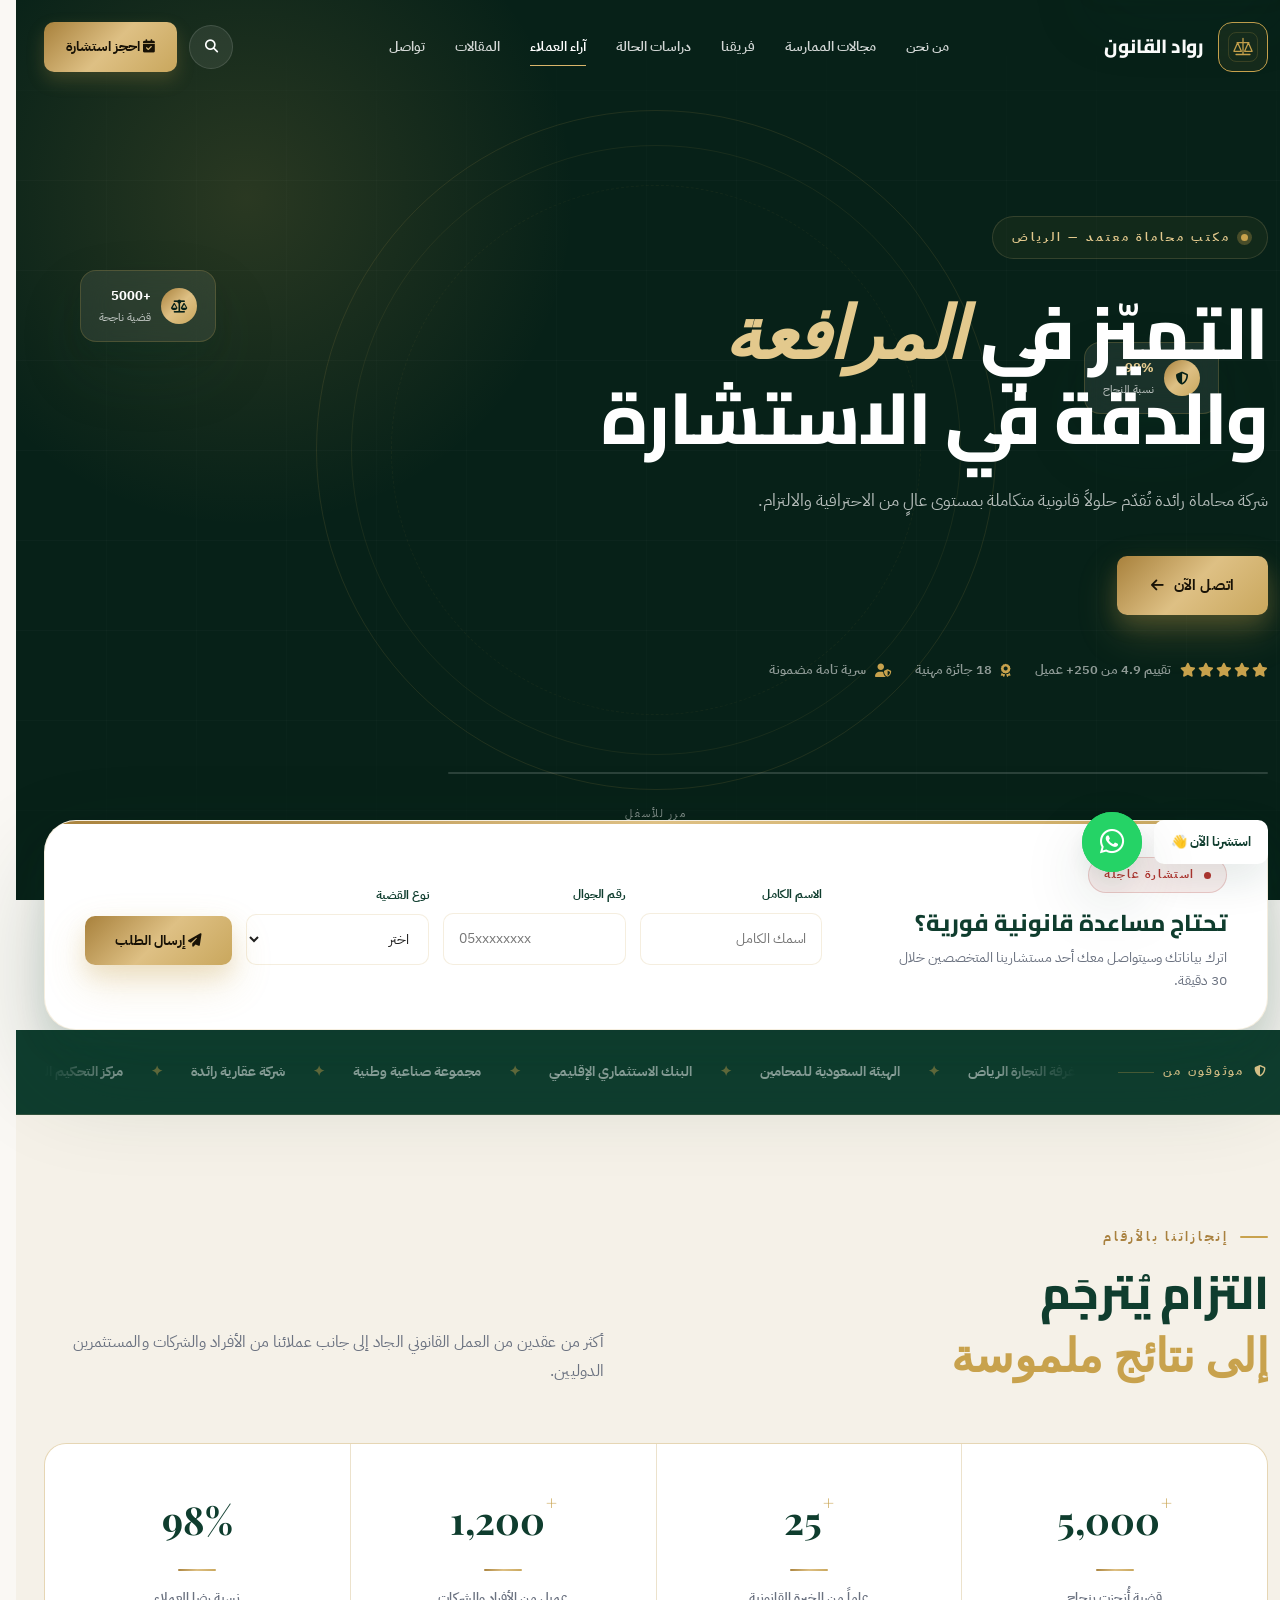
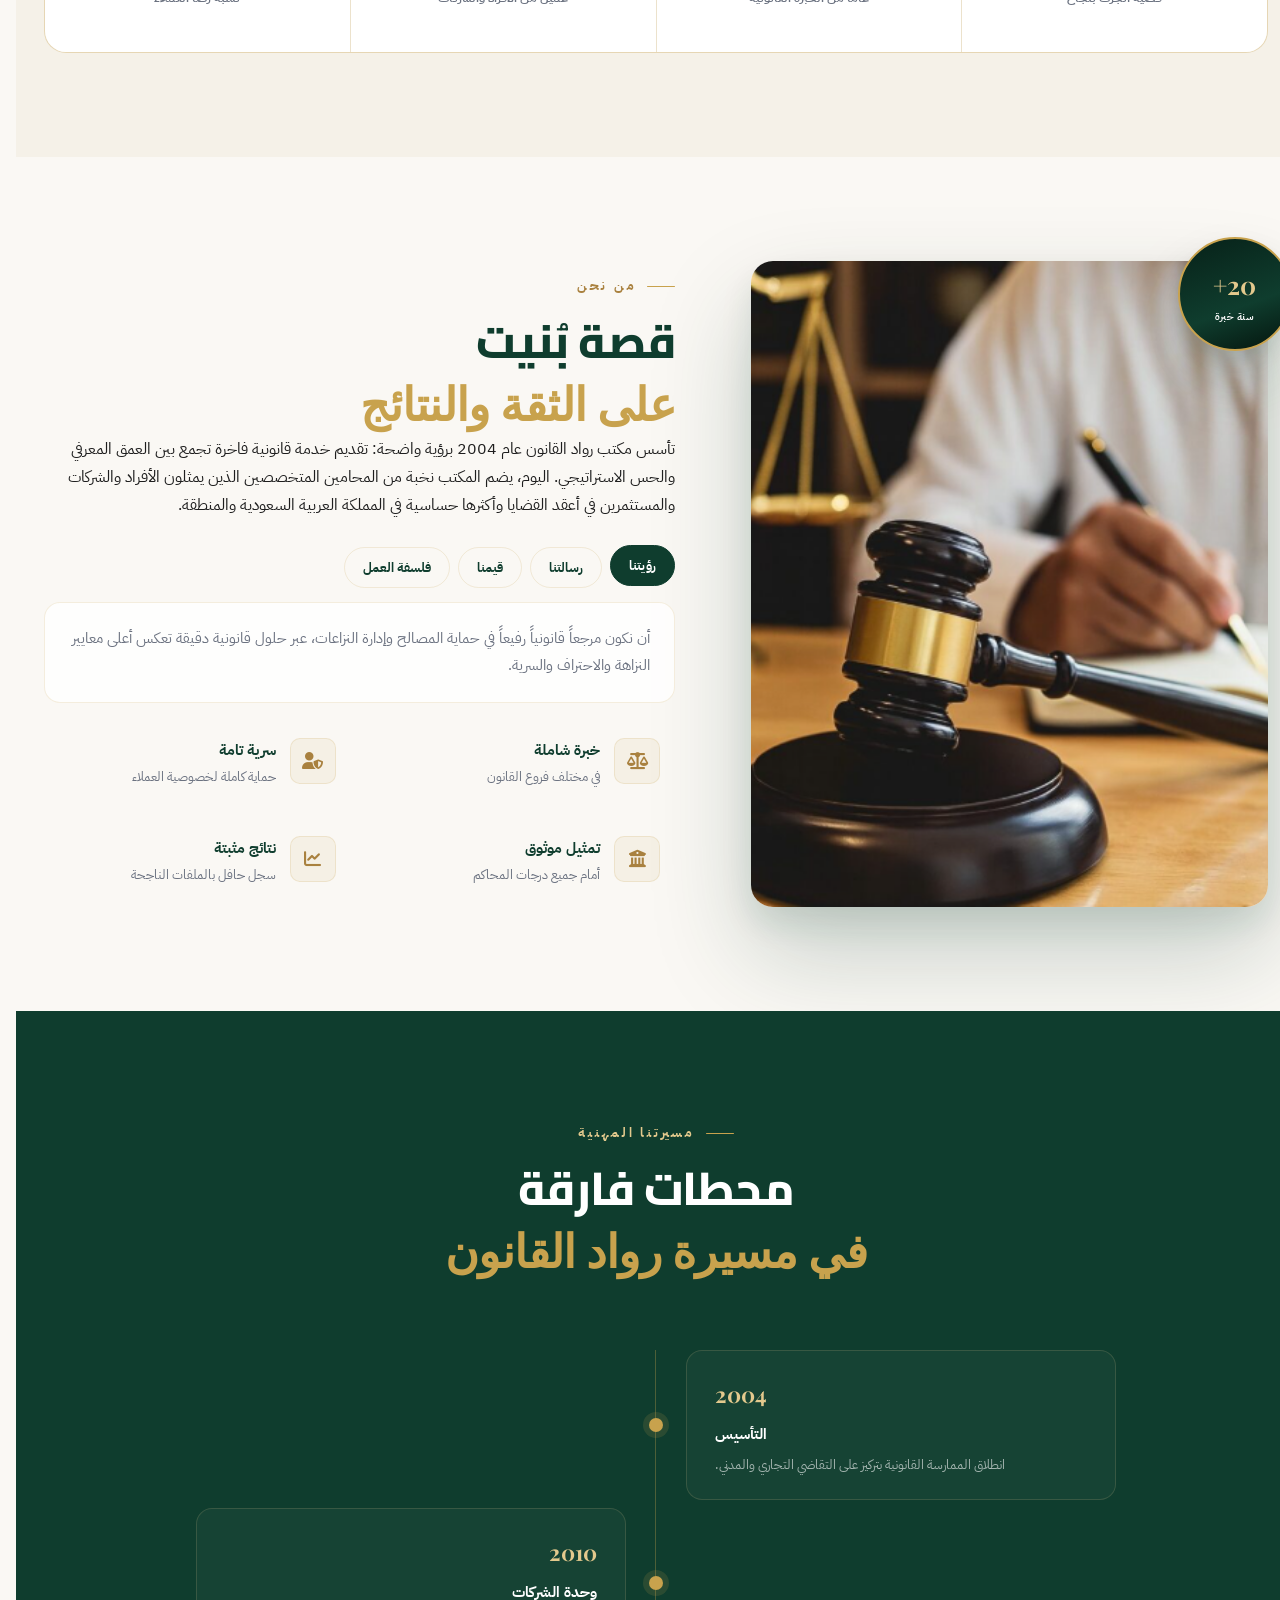
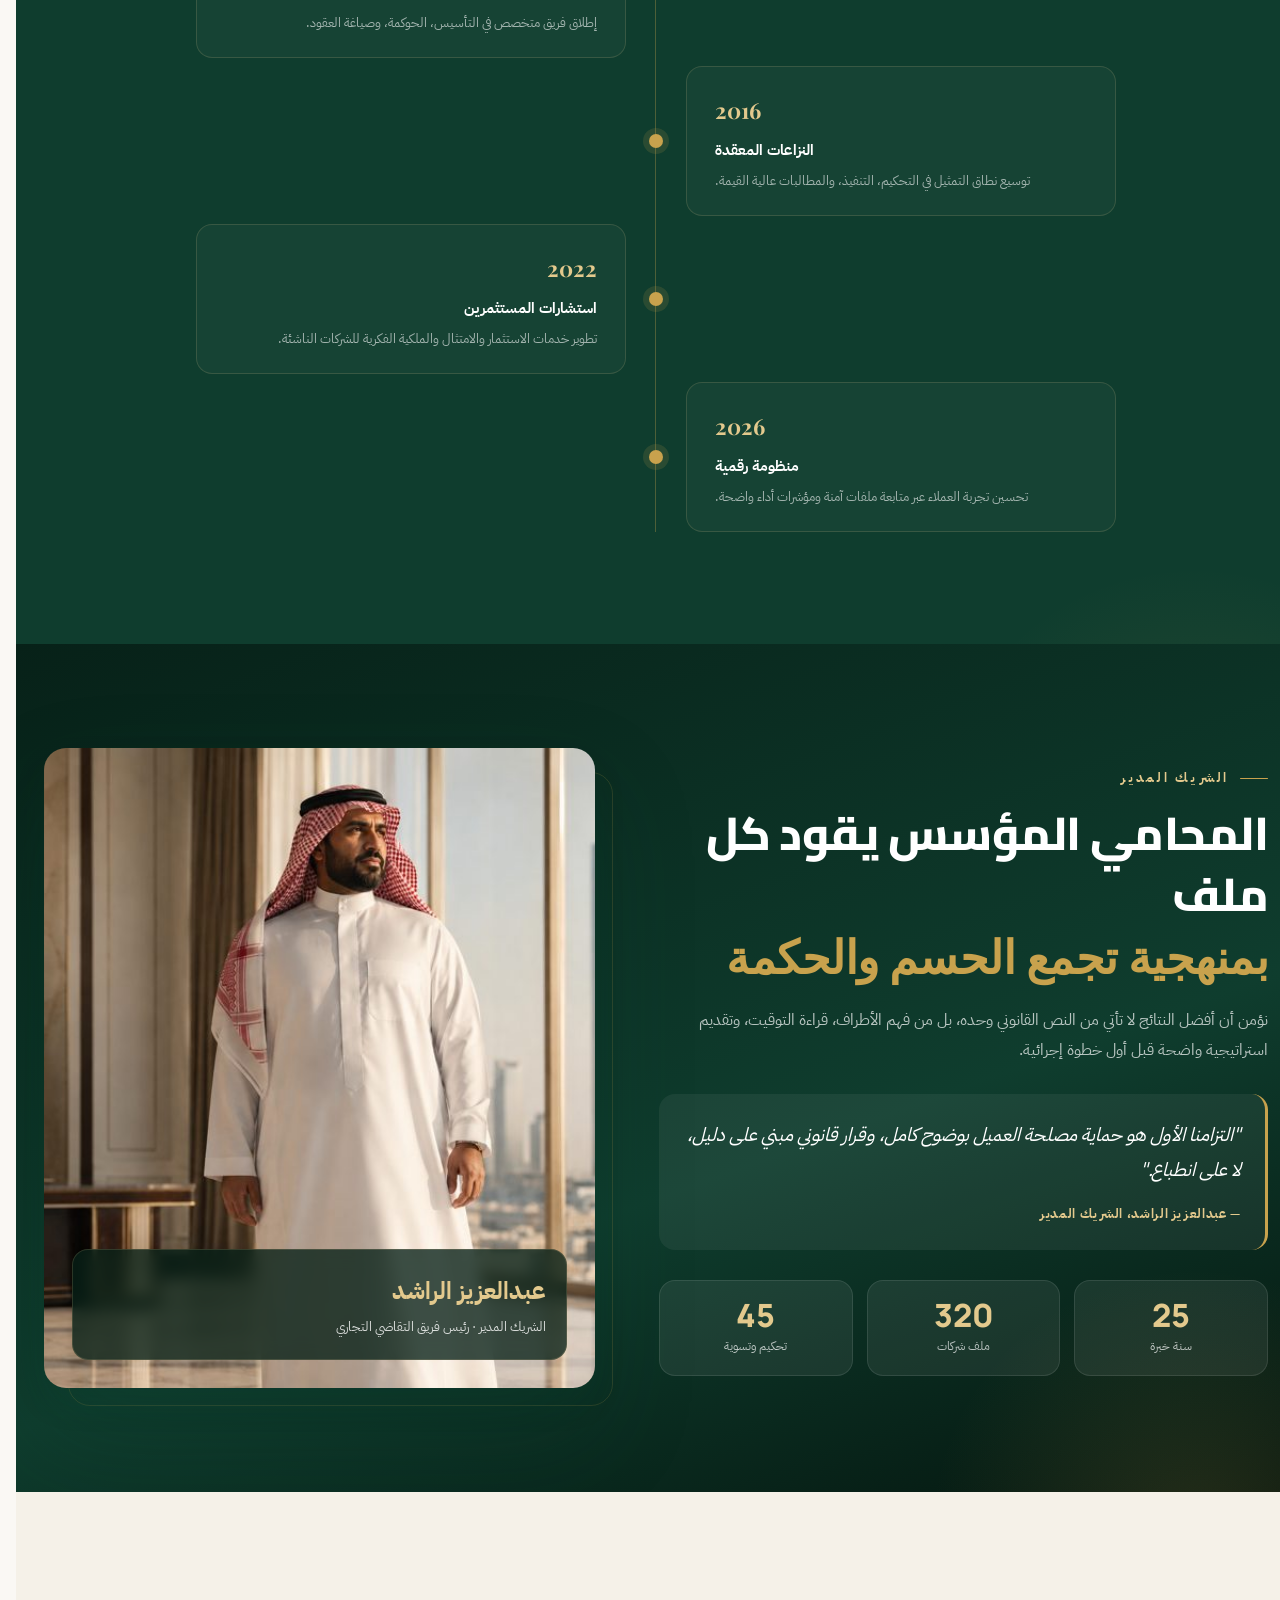
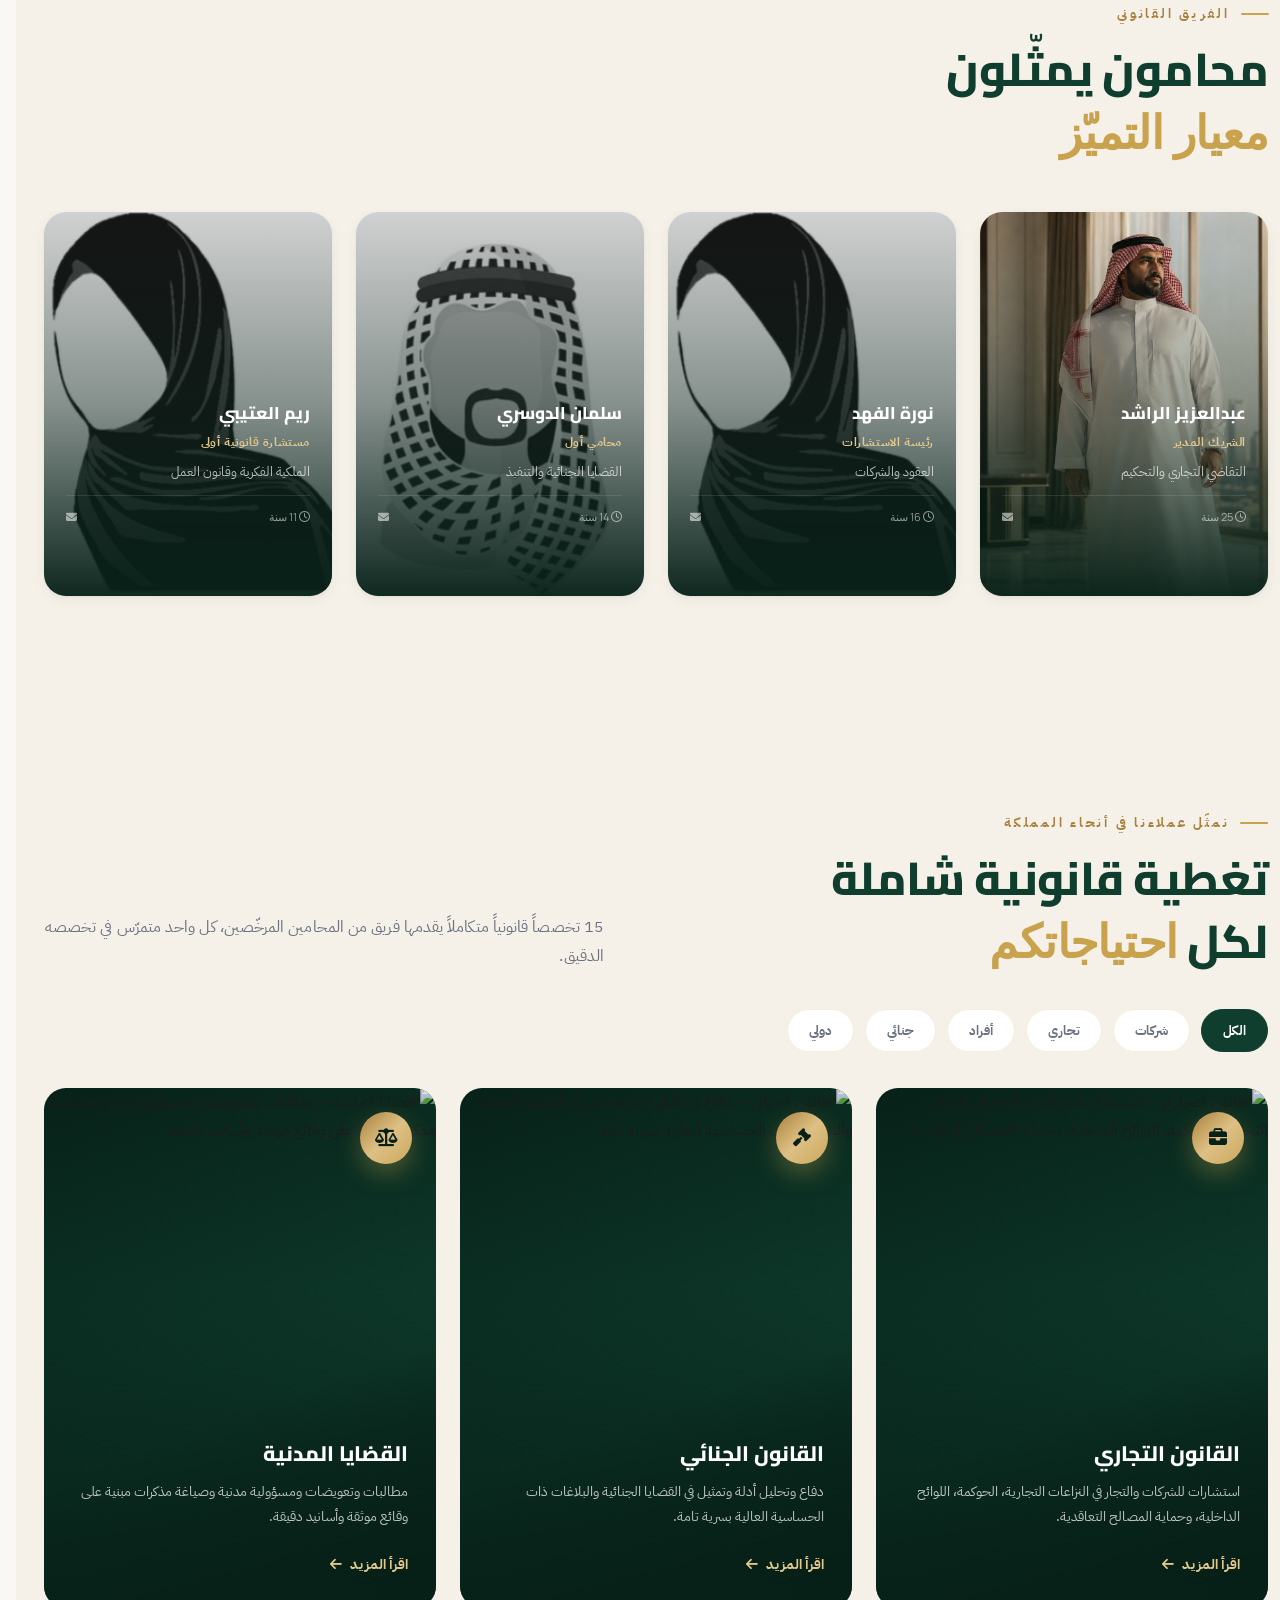
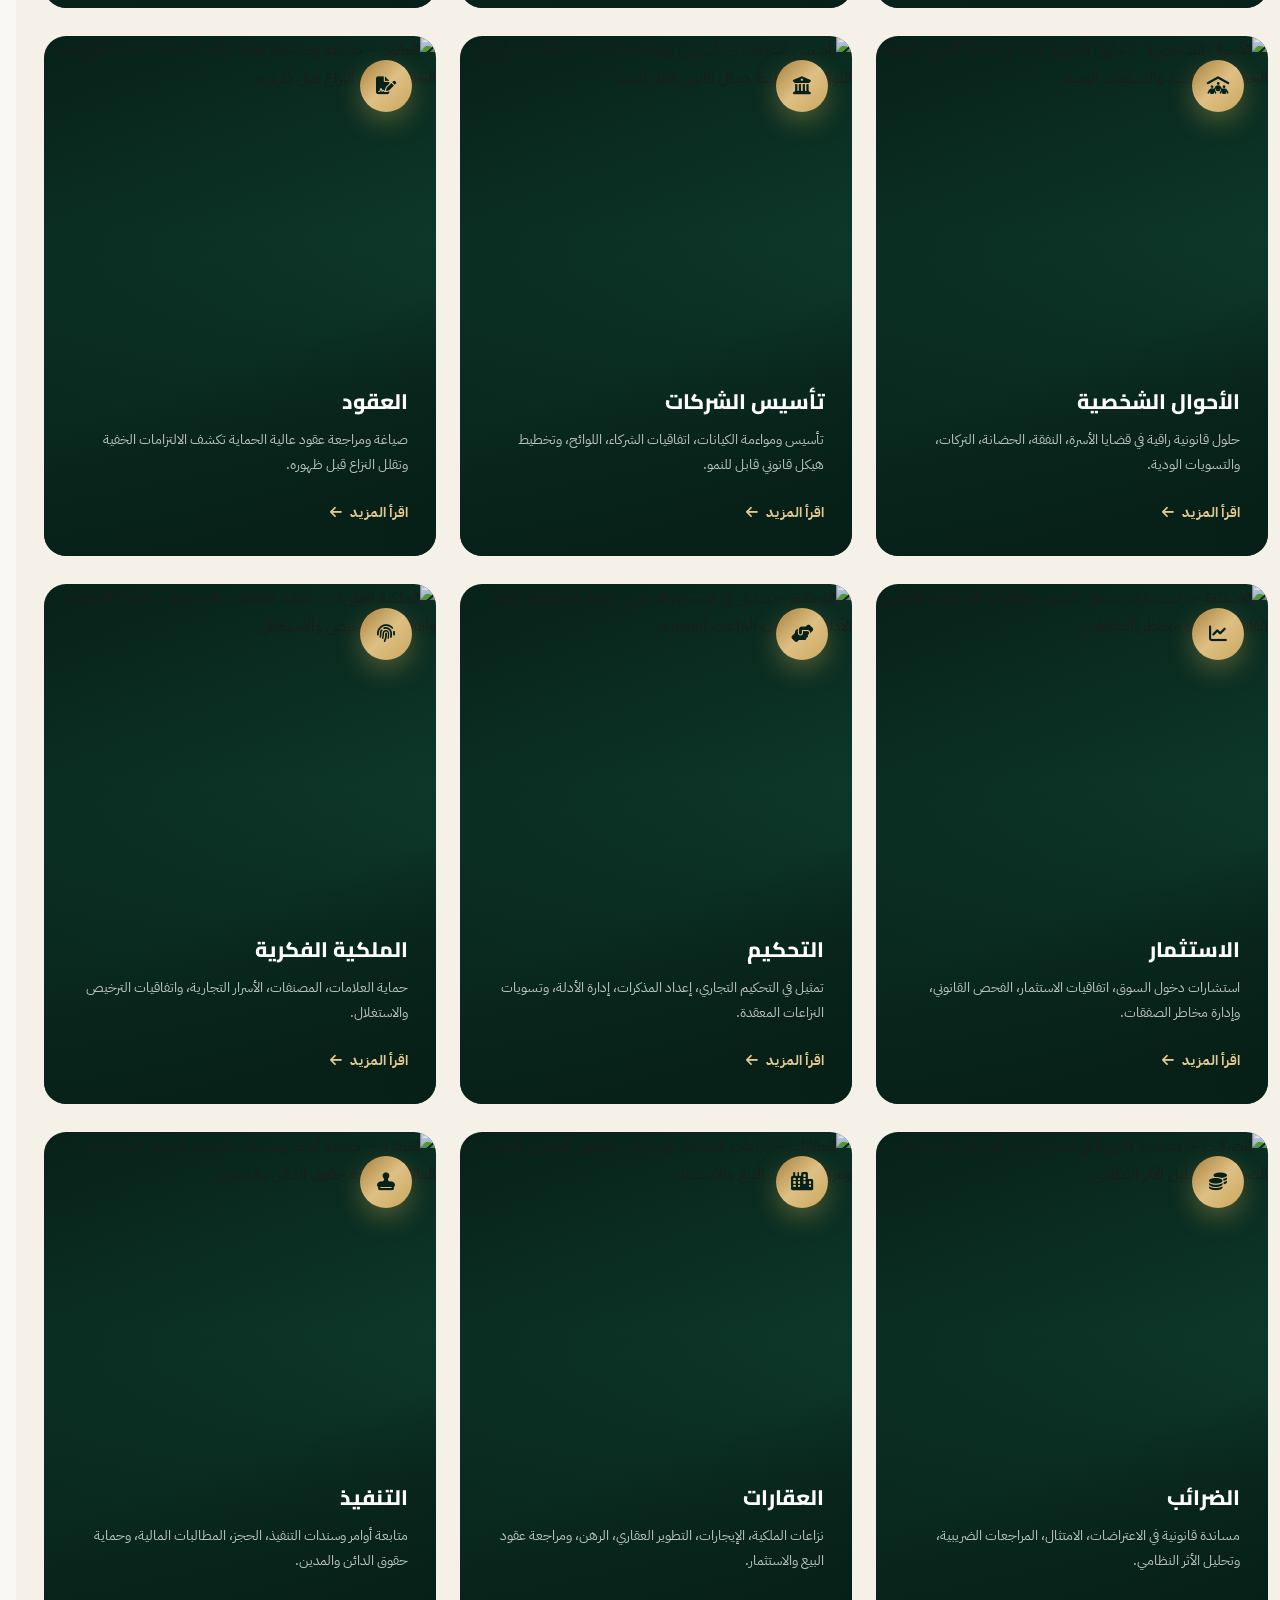
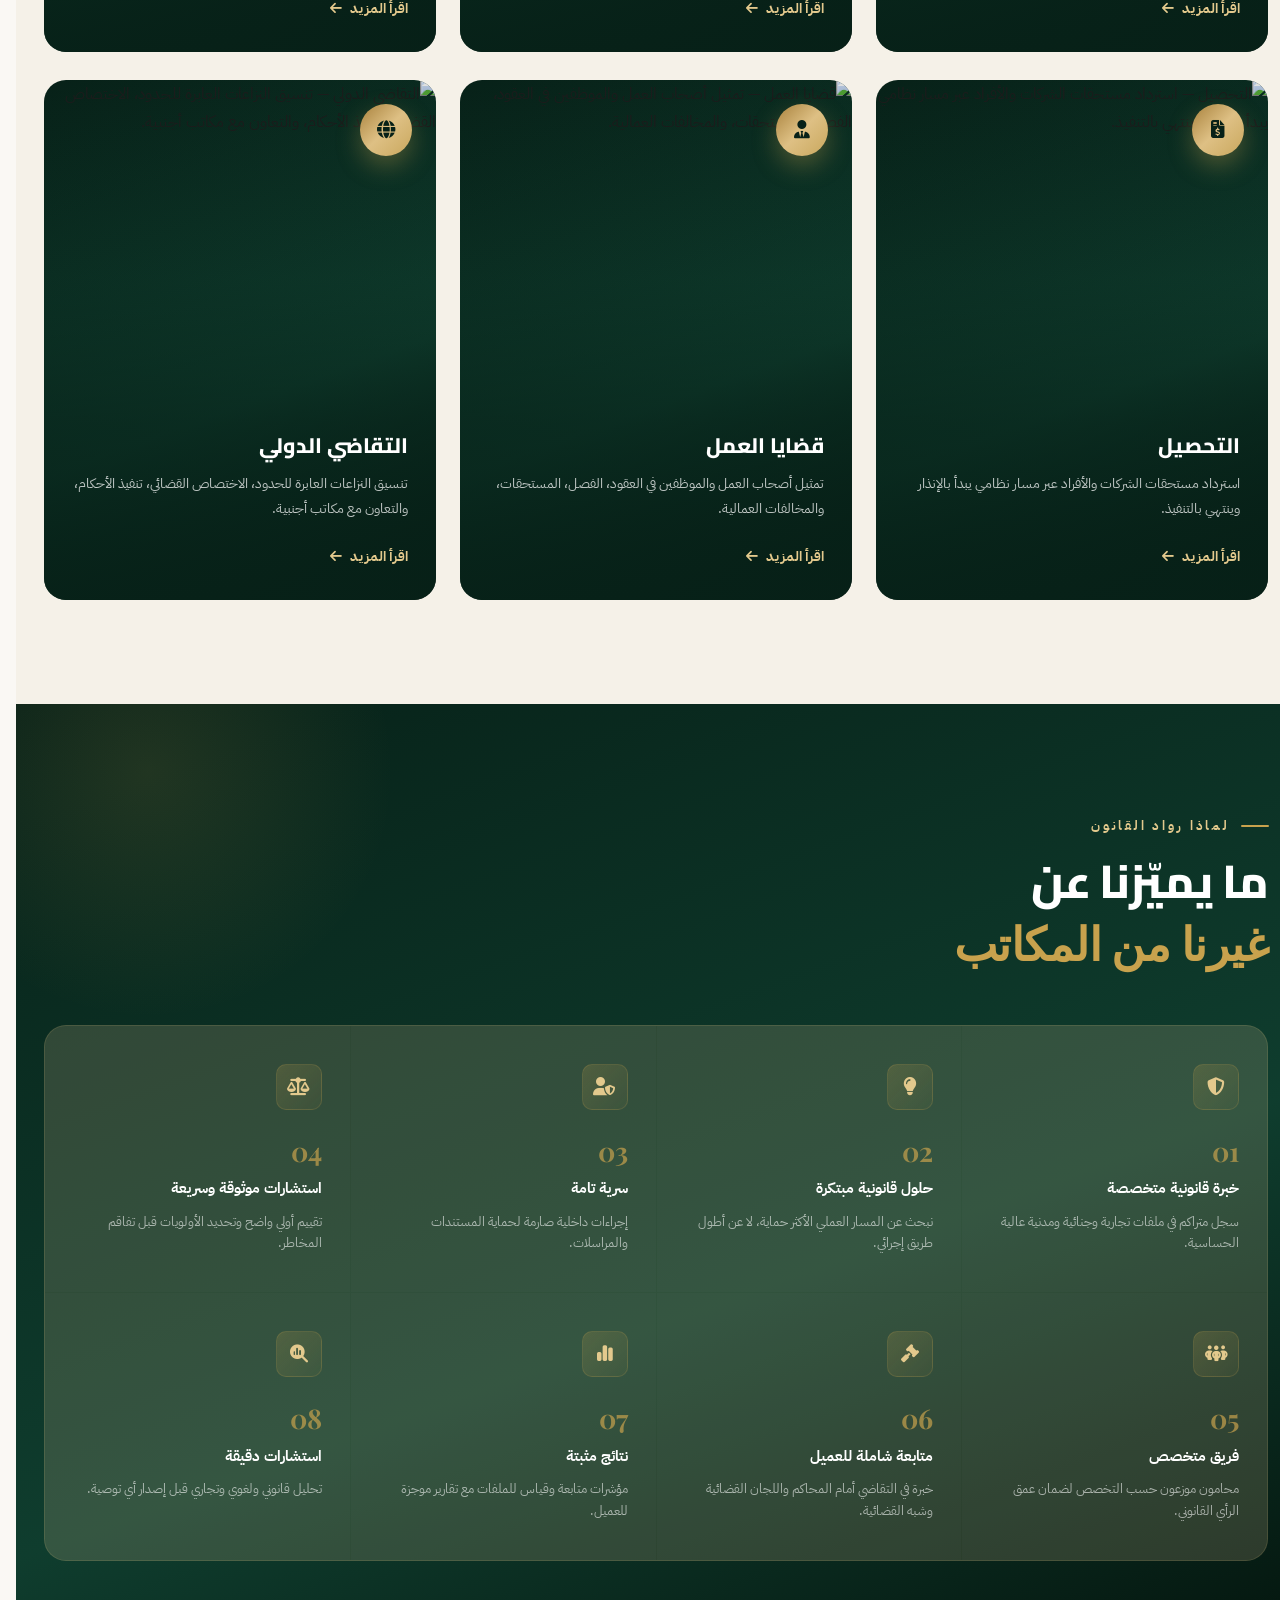
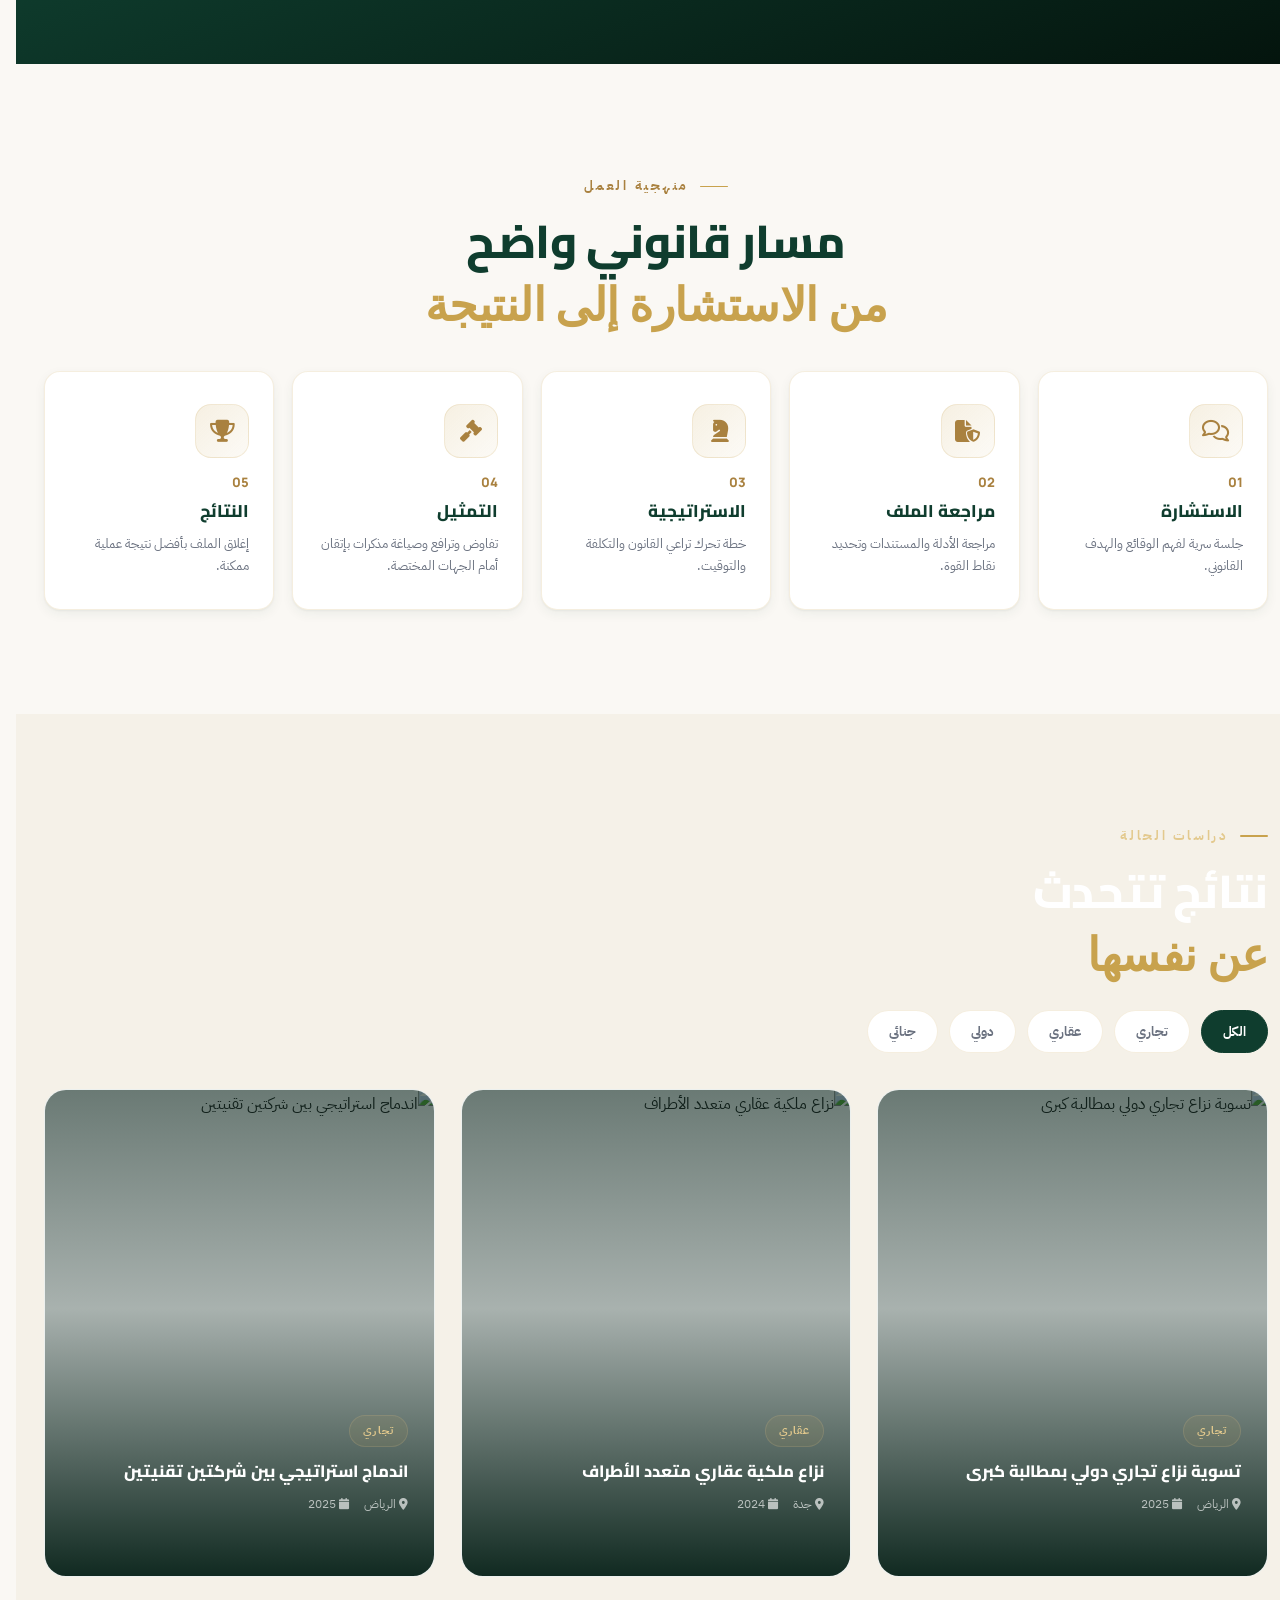
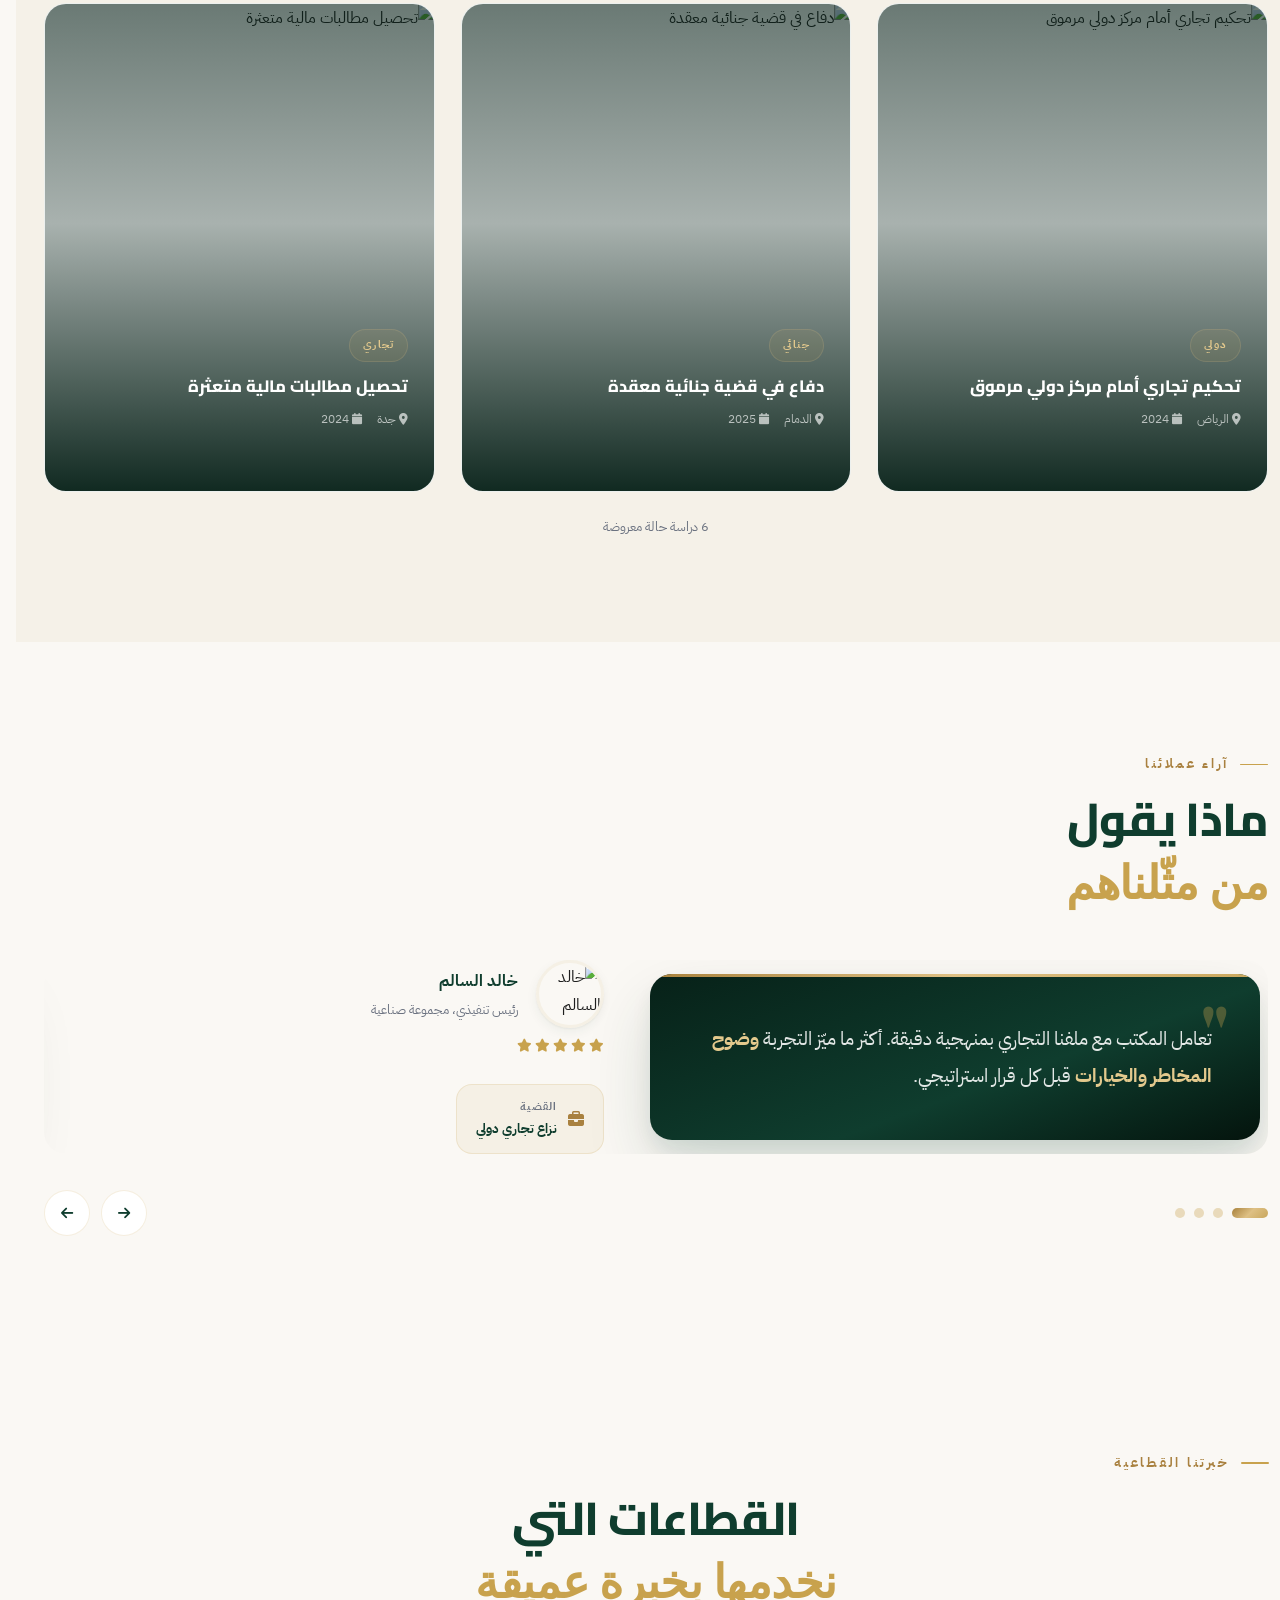
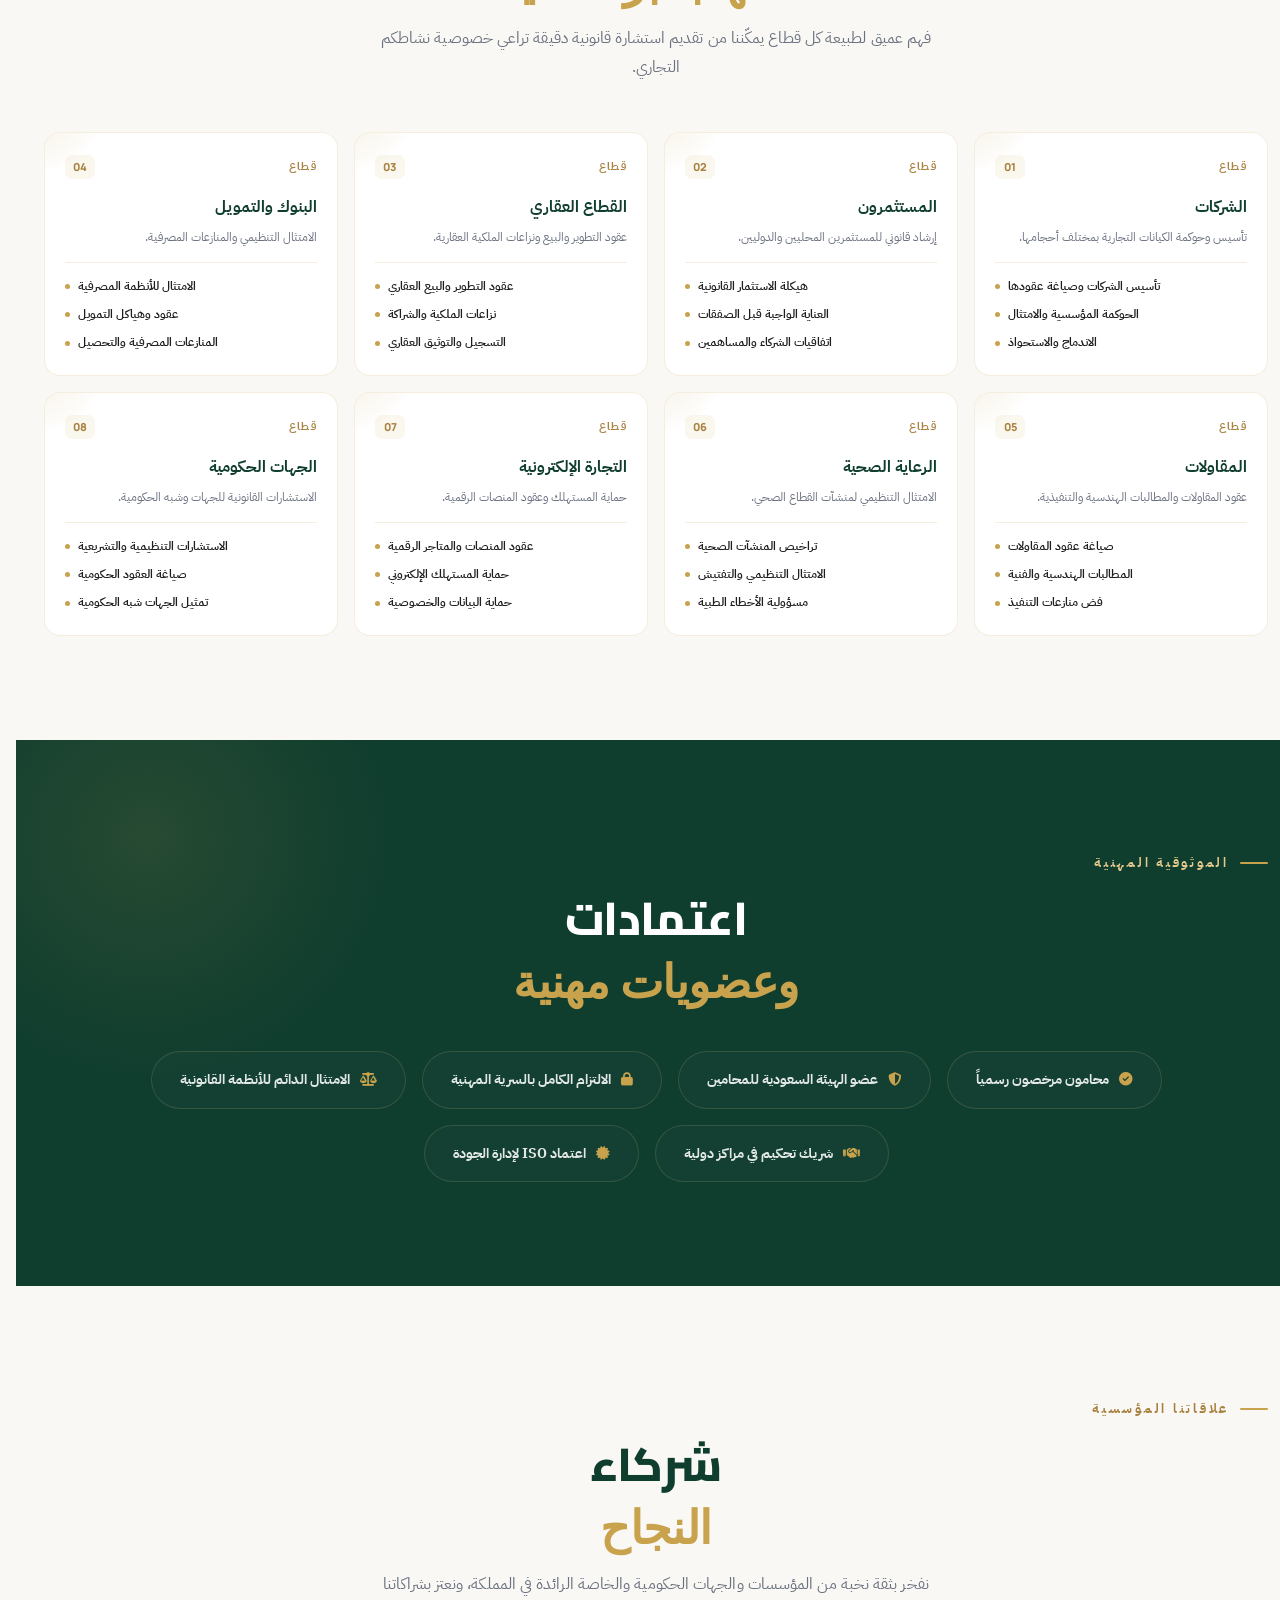
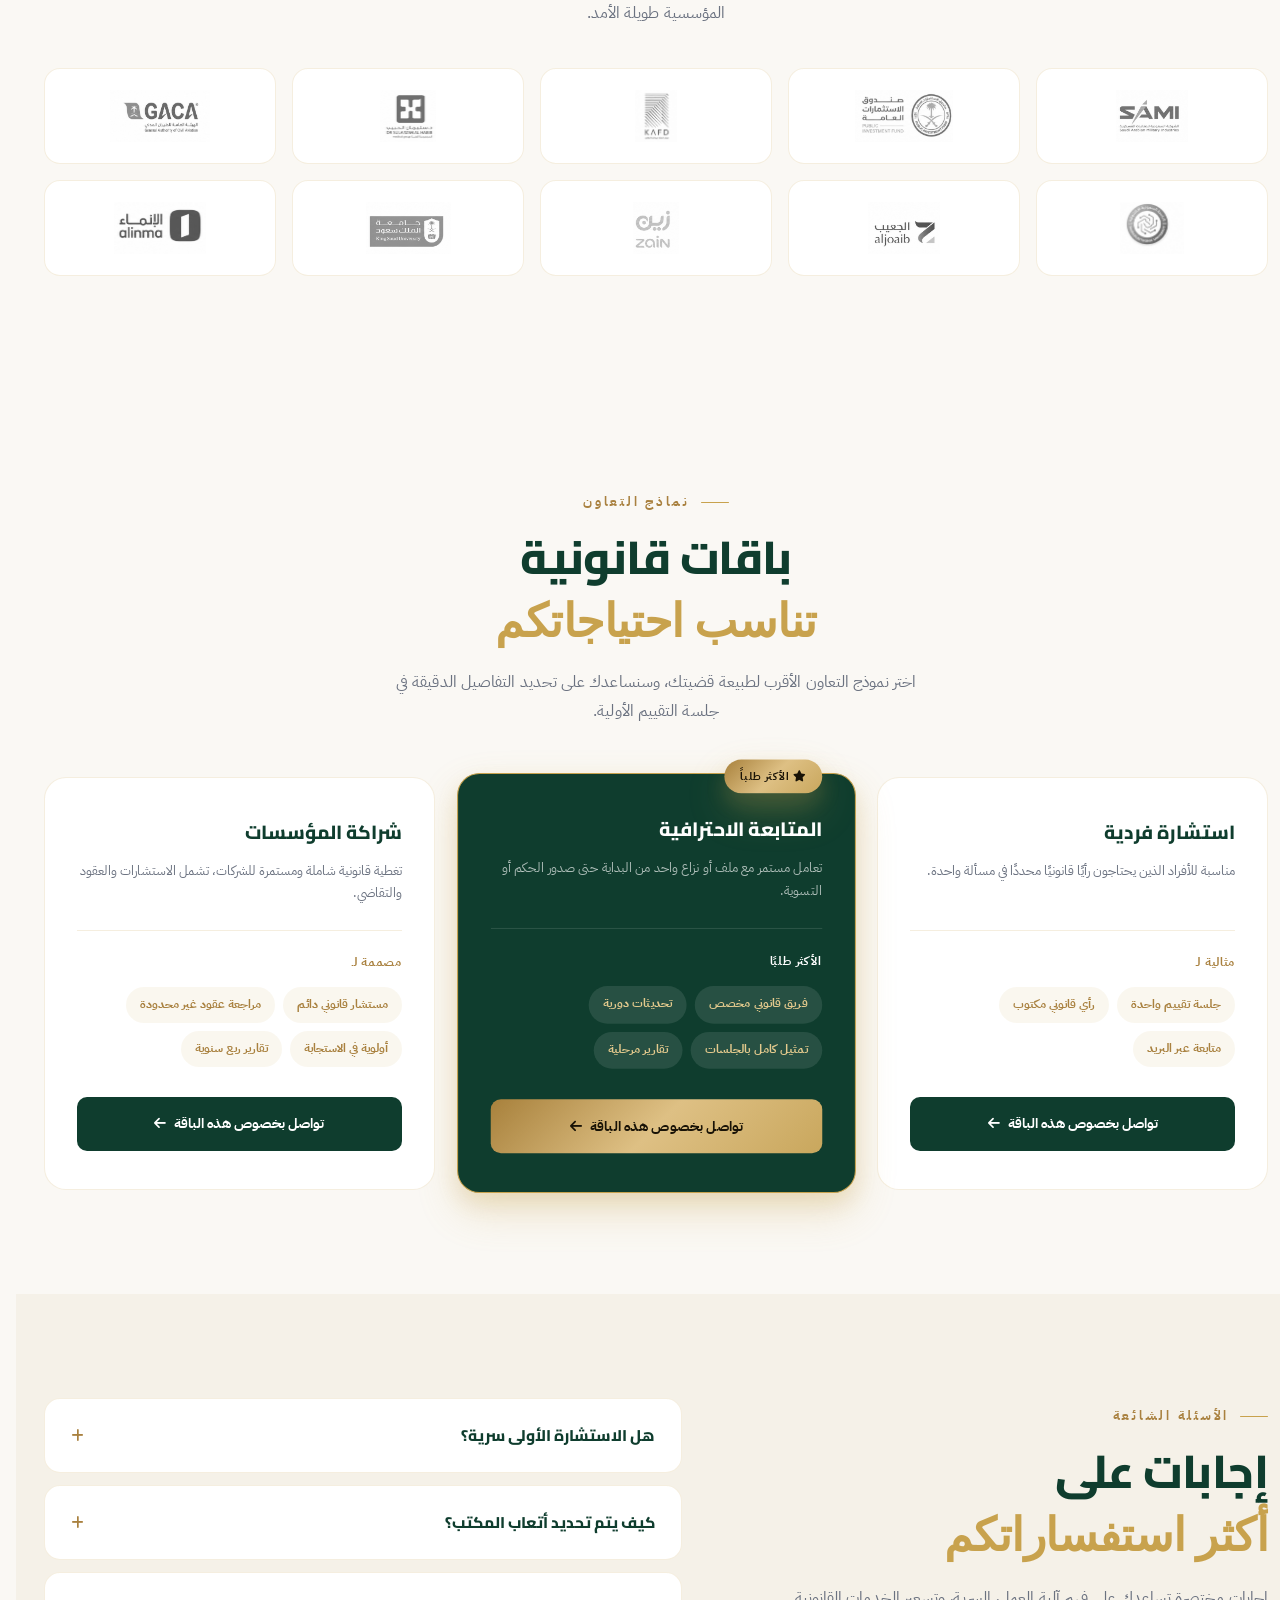
==== commit bc8ab121: "Add files via upload" ====
--- a/index.html
+++ b/index.html
@@ -27,921 +27,7 @@
 <link href="https://fonts.googleapis.com/css2?family=Cairo:wght@400;600;700;800;900&family=IBM+Plex+Sans+Arabic:wght@300;400;500;600;700&family=Playfair+Display:wght@500;600;700;800;900&family=Manrope:wght@500;700;800&display=swap" rel="stylesheet">
 <link rel="stylesheet" href="https://cdnjs.cloudflare.com/ajax/libs/font-awesome/6.5.2/css/all.min.css">
 
-<style>
-/* ════════════════════════════════════════════════════════════════
-   1. DESIGN TOKENS — Luxury Law Identity
-   Deep Emerald · Brass Gold · Warm Ivory · Premium Light
-════════════════════════════════════════════════════════════════ */
-:root{
-  /* Brand Palette */
-  --primary:        #0F3D2E;   /* Deep Emerald Green */
-  --primary-2:      #14503A;   /* Mid Emerald */
-  --primary-3:      #1C6B4A;   /* Light Emerald */
-  --primary-deep:   #072118;   /* Deepest — hero / dark base */
-  --navy-deep:      #051810;   /* Deep base */
-
-  --gold:           #C8A24D;   /* Luxury Gold */
-  --gold-light:     #E3C98D;   /* Light Gold */
-  --gold-hover:     #D9B56B;   /* Hover Gold */
-  --gold-dark:      #A9813F;   /* Dark Gold */
-  --gold-ultra:     rgba(200,162,77,.09);
-  --gold-gradient:  linear-gradient(135deg,#A9813F 0%,#DEC084 50%,#C9A75D 100%);
-
-  --bg:             #FAF8F4;   /* Warm White */
-  --bg-elevated:    #F5F1E8;   /* Light beige */
-  --surface:        #FFFFFF;   /* Pure White Card */
-  --surface-2:      #EBE6D6;   /* Warm Beige */
-
-  --ink:            #1E1E1E;   /* Dark Gray Text */
-  --muted:          #6B7280;   /* Muted Text */
-  --muted-light:    #9A9EA4;
-
-  --border:         rgba(200,162,77,.18);        /* Very Light Gold */
-  --border-strong:  rgba(200,162,77,.34);
-  --border-dark:    rgba(227,201,141,.16);
-  --border-light:   rgba(15,61,46,.08);
-
-  --success:        #2F855A;
-  --danger:         #B3352F;
-
-  /* Typography */
-  --font-display:   'Playfair Display', serif;
-  --font-ar:        'Cairo', 'IBM Plex Sans Arabic', sans-serif;
-  --font-ar-body:   'IBM Plex Sans Arabic', 'Cairo', sans-serif;
-  --font-num:       'Manrope', 'Inter', sans-serif;
-
-  /* Radii */
-  --r-xs: 4px; --r-sm: 10px; --r-md: 16px; --r-lg: 22px;
-  --r-xl: 32px; --r-2xl: 44px; --r-pill: 999px;
-
-  /* Spacing scale */
-  --s1:8px; --s2:16px; --s3:24px; --s4:32px;
-  --s5:52px; --s6:72px; --s7:104px; --s8:140px;
-
-  /* Shadows */
-  --shadow-sm: 0 1px 2px rgba(15,61,46,.05), 0 4px 12px rgba(15,61,46,.06);
-  --shadow-md: 0 15px 40px rgba(15,61,46,.12);
-  --shadow-lg: 0 10px 20px rgba(15,61,46,.08), 0 30px 64px rgba(15,61,46,.15);
-  --shadow-xl: 0 16px 32px rgba(15,61,46,.11), 0 46px 100px rgba(15,61,46,.22);
-  --shadow-gold: 0 10px 20px rgba(200,162,77,.18), 0 18px 40px rgba(200,162,77,.24);
-
-  /* Motion */
-  --ease: cubic-bezier(.22,1,.36,1);
-  --t-fast: .22s var(--ease);
-  --t-med:  .45s var(--ease);
-  --t-slow: .75s var(--ease);
-
-  /* Gradients */
-  --grad-navy: linear-gradient(160deg,#072118 0%,#0F3D2E 60%,#04140D 100%);
-  --grad-gold: linear-gradient(135deg,#A8813C 0%,#DEC084 50%,#C9A75D 100%);
-  --grad-line: linear-gradient(90deg,transparent 0%,var(--gold) 50%,transparent 100%);
-
-  /* Container */
-  --container: 1320px;
-}
-
-/* ════════════════════════════════════════════════════════════════
-   2. RESET & BASE
-════════════════════════════════════════════════════════════════ */
-*,*::before,*::after{box-sizing:border-box;margin:0;padding:0}
-html{scroll-behavior:smooth;text-size-adjust:100%;scroll-padding-top:96px}
-@media (prefers-reduced-motion: reduce){
-  html{scroll-behavior:auto}
-  *,*::before,*::after{animation-duration:.01ms !important;animation-iteration-count:1 !important;transition-duration:.01ms !important}
-}
-body{
-  font-family:var(--font-ar-body);
-  background:var(--bg);
-  color:var(--ink);
-  line-height:1.75;
-  overflow-x:hidden;
-  -webkit-font-smoothing:antialiased;
-  -moz-osx-font-smoothing:grayscale;
-  text-rendering:optimizeLegibility;
-}
-img{max-width:100%;display:block;height:auto}
-a{color:inherit;text-decoration:none}
-button{font-family:inherit;cursor:pointer;background:none;border:0;color:inherit}
-input,textarea,select{font:inherit;color:inherit}
-ul,ol{list-style:none}
-::selection{background:var(--gold);color:#fff}
-:focus-visible{outline:2px solid var(--gold);outline-offset:3px;border-radius:4px;box-shadow:0 0 0 5px var(--gold-ultra)}
-
-::-webkit-scrollbar{width:10px;height:10px}
-::-webkit-scrollbar-track{background:var(--bg-elevated)}
-::-webkit-scrollbar-thumb{background:var(--border-strong);border-radius:10px}
-::-webkit-scrollbar-thumb:hover{background:var(--gold)}
-
-.container{width:100%;max-width:var(--container);margin:0 auto;padding:0 28px}
-.sr-only{position:absolute;width:1px;height:1px;padding:0;margin:-1px;overflow:hidden;clip:rect(0,0,0,0);white-space:nowrap;border:0}
-
-.skip-link{position:fixed;top:-60px;right:16px;z-index:999;background:var(--primary);color:#fff;padding:12px 22px;border-radius:var(--r-sm);font-weight:700;font-size:13.5px;transition:top .25s var(--ease);box-shadow:var(--shadow-lg)}
-.skip-link:focus{top:16px}
-
-/* ════════════════════════════════════════════════════════════════
-   3. LOADING & UI PRIMITIVES
-════════════════════════════════════════════════════════════════ */
-#loader{position:fixed;inset:0;z-index:9999;background:var(--primary-deep);display:flex;align-items:center;justify-content:center;flex-direction:column;gap:24px;transition:opacity .6s ease,visibility .6s}
-#loader.hide{opacity:0;visibility:hidden}
-.loader-crest{width:72px;height:72px;border-radius:50%;border:1.5px solid var(--gold);display:flex;align-items:center;justify-content:center;font-family:var(--font-display);color:var(--gold-light);font-size:30px;animation:loaderPulse 1.4s ease-in-out infinite}
-@keyframes loaderPulse{0%,100%{transform:scale(1);opacity:1}50%{transform:scale(1.08);opacity:.7}}
-.loader-label{font-size:11px;font-weight:800;letter-spacing:.32em;text-transform:uppercase;color:var(--gold-light)}
-
-#scroll-progress{position:fixed;top:0;right:0;left:0;height:3px;background:var(--grad-gold);z-index:101;width:0%;transition:width .08s linear}
-.mouse-glow{position:fixed;width:600px;height:600px;border-radius:50%;background:radial-gradient(circle,rgba(200,162,77,.10),transparent 70%);pointer-events:none;z-index:1;transform:translate(-50%,-50%);transition:opacity .3s;mix-blend-mode:multiply;opacity:0}
-.mouse-glow.is-active{opacity:1}
-
-/* ════════════════════════════════════════════════════════════════
-   4. TYPOGRAPHY HELPERS
-════════════════════════════════════════════════════════════════ */
-.eyebrow{display:inline-flex;align-items:center;gap:11px;font-size:12.5px;font-weight:700;letter-spacing:.22em;text-transform:uppercase;color:var(--gold-dark);margin-bottom:14px}
-.eyebrow::before{content:"";width:28px;height:1.5px;background:var(--gold);display:inline-block;border-radius:2px}
-.eyebrow.wh{color:var(--gold-light)}
-.section-title{font-family:var(--font-ar);font-size:clamp(28px,3.6vw,46px);font-weight:800;line-height:1.32;letter-spacing:-.012em;color:var(--primary)}
-.section-title.wh{color:#fff}
-.section-title em{font-style:normal;color:var(--gold);font-family:var(--font-display);font-weight:700}
-.section-desc{font-size:15.5px;line-height:1.9;color:var(--muted);font-weight:400;max-width:560px;letter-spacing:.005em}
-.section-desc.wh{color:rgba(255,255,255,.7)}
-section{padding:var(--s7) 0;position:relative}
-.divider-gold{width:64px;height:2px;background:var(--grad-gold);border-radius:2px;margin:18px 0}
-
-/* ════════════════════════════════════════════════════════════════
-   5. SCROLL REVEAL & ANIMATIONS
-════════════════════════════════════════════════════════════════ */
-.rv,.rv-l,.rv-r{opacity:0;transition:opacity .85s var(--ease),transform .85s var(--ease);will-change:transform,opacity}
-.rv{transform:translateY(28px)}
-.rv-l{transform:translateX(44px)}
-.rv-r{transform:translateX(-44px)}
-.rv.on,.rv-l.on,.rv-r.on{opacity:1;transform:none}
-.stagger>*{opacity:0;transform:translateY(20px);transition:opacity .75s var(--ease),transform .75s var(--ease)}
-.stagger.on>*{opacity:1;transform:none}
-
-/* ════════════════════════════════════════════════════════════════
-   6. BUTTONS
-════════════════════════════════════════════════════════════════ */
-.btn-primary{display:inline-flex;align-items:center;gap:10px;background:var(--grad-gold);color:#181206;font-weight:800;font-size:14.5px;letter-spacing:.01em;padding:17px 34px;border-radius:var(--r-sm);box-shadow:var(--shadow-gold);transition:transform .25s var(--ease),box-shadow .25s var(--ease);position:relative;overflow:hidden;cursor:pointer;border:0}
-.btn-primary::after{content:"";position:absolute;inset:0;border-radius:inherit;background:radial-gradient(circle at 50% 50%, rgba(255,255,255,.35), transparent 60%);opacity:0;transition:opacity .4s var(--ease)}
-.btn-primary:hover{transform:translateY(-3px);box-shadow:0 16px 28px rgba(200,162,77,.24), 0 28px 56px rgba(200,162,77,.3)}
-.btn-primary:hover::after{opacity:1}
-.btn-primary:active{transform:translateY(-1px) scale(.98)}
-.btn-ghost{display:inline-flex;align-items:center;gap:10px;background:transparent;color:#fff;font-weight:700;font-size:14.5px;padding:16px 32px;border-radius:var(--r-sm);border:1.5px solid rgba(255,255,255,.28);transition:var(--t-fast);cursor:pointer}
-.btn-ghost:hover{border-color:var(--gold);color:var(--gold-light);background:rgba(255,255,255,.05);transform:translateY(-2px)}
-.btn-outline{display:inline-flex;align-items:center;gap:10px;background:transparent;color:var(--primary);font-weight:700;font-size:14px;padding:14px 28px;border-radius:var(--r-sm);border:1.5px solid var(--border-strong);transition:var(--t-fast);cursor:pointer}
-.btn-outline:hover{background:var(--primary);border-color:var(--primary);color:#fff;transform:translateY(-2px)}
-.btn-link{display:inline-flex;align-items:center;gap:8px;color:var(--primary);font-weight:800;font-size:14px;transition:gap .25s var(--ease)}
-.btn-link:hover{gap:14px;color:var(--gold-dark)}
-
-/* Ripple */
-.ripple{position:relative;overflow:hidden}
-.ripple-dot{position:absolute;border-radius:50%;background:rgba(255,255,255,.5);transform:translate(-50%,-50%) scale(0);animation:rippleAnim .7s var(--ease);pointer-events:none}
-@keyframes rippleAnim{to{transform:translate(-50%,-50%) scale(6);opacity:0}}
-
-/* ════════════════════════════════════════════════════════════════
-   7. HEADER
-════════════════════════════════════════════════════════════════ */
-#hdr{position:fixed;top:0;right:0;left:0;z-index:100;padding:22px 0;transition:padding .35s var(--ease),background .35s var(--ease),box-shadow .35s var(--ease);background:transparent}
-#hdr.scrolled{padding:14px 0;background:rgba(15,61,46,.86);backdrop-filter:blur(20px) saturate(160%);-webkit-backdrop-filter:blur(20px) saturate(160%);box-shadow:0 10px 34px rgba(0,0,0,.2);border-bottom:1px solid var(--border-dark)}
-.hdr-inner{display:flex;align-items:center;justify-content:space-between;gap:24px}
-
-.wordmark{display:flex;align-items:center;gap:14px;flex-shrink:0}
-.wm-crest{width:50px;height:50px;border-radius:14px;border:1.5px solid var(--gold);display:flex;align-items:center;justify-content:center;background:rgba(200,162,77,.08);transition:var(--t-fast)}
-.wm-crest svg{width:30px;height:30px}
-.wm-crest svg rect{fill:transparent;stroke:rgba(200,162,77,.4);stroke-width:1}
-.wm-crest svg path{fill:none;stroke:var(--gold);stroke-width:2.4;stroke-linecap:round;stroke-linejoin:round}
-.wordmark:hover .wm-crest{box-shadow:0 0 0 5px var(--gold-ultra);transform:scale(1.04)}
-.wm-text .name{font-family:var(--font-ar);font-weight:800;font-size:19px;color:#fff;letter-spacing:-.01em}
-.wm-text .sub{font-family:var(--font-num);font-size:9.5px;letter-spacing:.32em;color:var(--gold-light);margin-top:3px}
-
-#nav-links{display:flex;align-items:center;gap:30px}
-#nav-links a{font-size:14px;font-weight:600;color:rgba(255,255,255,.82);transition:var(--t-fast);position:relative;padding:7px 0}
-#nav-links a::after{content:"";position:absolute;bottom:0;right:0;left:0;height:1.5px;background:var(--gold-hover);transform:scaleX(0);transition:transform .3s var(--ease);transform-origin:right}
-#nav-links a:hover,#nav-links a.active{color:#fff}
-#nav-links a:hover::after,#nav-links a.active::after{transform:scaleX(1);transform-origin:left}
-
-.hdr-actions{display:flex;align-items:center;gap:12px;flex-shrink:0}
-.icon-btn{width:44px;height:44px;border-radius:50%;display:grid;place-items:center;background:rgba(255,255,255,.08);color:#fff;border:1px solid rgba(255,255,255,.12);transition:var(--t-fast);cursor:pointer}
-.icon-btn:hover{background:rgba(200,162,77,.18);border-color:rgba(200,162,77,.42);transform:scale(1.06)}
-.hdr-cta{padding:13px 22px !important;border-radius:var(--r-sm);background:var(--grad-gold);color:#181206;font-weight:800;font-size:13.5px;transition:var(--t-fast);box-shadow:0 8px 18px rgba(200,162,77,.22)}
-.hdr-cta:hover{transform:translateY(-2px);box-shadow:0 14px 30px rgba(200,162,77,.35)}
-
-#hamburger{display:none;flex-direction:column;gap:5px;width:44px;height:44px;z-index:200;align-items:center;justify-content:center;position:relative}
-#hamburger span{height:2px;width:24px;background:#fff;border-radius:2px;transition:var(--t-fast)}
-#hamburger.open span:nth-child(1){transform:translateY(7px) rotate(45deg)}
-#hamburger.open span:nth-child(2){opacity:0}
-#hamburger.open span:nth-child(3){transform:translateY(-7px) rotate(-45deg)}
-
-/* Floating popup mobile menu */
-#mobile-menu{position:fixed;top:84px;left:50%;z-index:150;width:min(92vw,360px);max-height:calc(100vh - 110px);overflow-y:auto;-webkit-overflow-scrolling:touch;background:rgba(255,255,255,.92);backdrop-filter:blur(22px) saturate(180%);-webkit-backdrop-filter:blur(22px) saturate(180%);border:1px solid rgba(255,255,255,.6);border-radius:22px;box-shadow:0 24px 60px rgba(7,33,24,.28),0 6px 18px rgba(7,33,24,.14);padding:18px;opacity:0;visibility:hidden;pointer-events:none;transform:translateX(-50%) translateY(-14px) scale(.94);transition:opacity .3s var(--ease),transform .3s var(--ease),visibility .3s}
-#mobile-menu.open{opacity:1;visibility:visible;pointer-events:auto;transform:translateX(-50%) translateY(0) scale(1)}
-.mnav-grid{display:grid;grid-template-columns:repeat(2,1fr);gap:10px}
-.mnav-item{display:flex;flex-direction:column;align-items:center;justify-content:center;gap:8px;padding:16px 8px;min-height:86px;border-radius:16px;background:rgba(15,61,46,.045);border:1px solid rgba(15,61,46,.07);color:var(--primary);font-weight:700;font-size:12.5px;text-align:center;transition:var(--t-fast);-webkit-tap-highlight-color:transparent}
-.mnav-item i{font-size:19px;color:var(--gold-dark);transition:var(--t-fast)}
-.mnav-item:hover{background:rgba(200,162,77,.14);border-color:rgba(200,162,77,.3);transform:translateY(-2px)}
-.mnav-item:active{transform:scale(.96)}
-.mnav-item.active{background:var(--grad-gold);border-color:transparent;color:#181206}
-.mnav-item.active i{color:#181206}
-#mobile-menu .mnav-cta{display:flex;align-items:center;justify-content:center;gap:8px;margin-top:14px;width:100%;padding:14px;border-radius:14px;font-size:14px}
-@media(max-width:380px){#mobile-menu{width:94vw;padding:14px}.mnav-item{min-height:78px;font-size:12px}.mnav-item i{font-size:17px}}
-@media(max-height:560px) and (orientation:landscape){#mobile-menu{top:70px;max-height:calc(100vh - 90px)}}
-
-/* Search Popup */
-#search-popup{position:fixed;inset:0;z-index:300;display:grid;place-items:start center;background:rgba(7,33,24,.92);backdrop-filter:blur(18px);padding:24px;padding-top:12vh;opacity:0;visibility:hidden;transition:opacity .35s var(--ease),visibility .35s}
-#search-popup.open{opacity:1;visibility:visible}
-.search-card{width:min(780px,100%);background:rgba(20,80,58,.7);border:1px solid var(--border-strong);border-radius:var(--r-xl);padding:36px;color:#fff;box-shadow:var(--shadow-xl);transform:translateY(20px);transition:transform .45s var(--ease);position:relative}
-#search-popup.open .search-card{transform:none}
-.search-close{position:absolute;top:18px;left:18px;width:44px;height:44px;border-radius:50%;background:rgba(255,255,255,.1);color:#fff;display:grid;place-items:center;transition:var(--t-fast);border:1px solid rgba(255,255,255,.1)}
-.search-close:hover{background:var(--gold);color:#072118;transform:rotate(90deg)}
-.search-title{font-family:var(--font-ar);font-size:clamp(22px,3vw,32px);font-weight:800;margin:8px 0 22px}
-.search-input-wrap{display:flex;align-items:center;gap:14px;padding:16px 20px;background:rgba(255,255,255,.08);border:1px solid var(--border-strong);border-radius:var(--r-md);transition:var(--t-fast)}
-.search-input-wrap:focus-within{border-color:var(--gold);background:rgba(255,255,255,.12)}
-.search-input-wrap i{color:var(--gold-light);font-size:18px}
-.search-input{flex:1;background:transparent;border:0;color:#fff;font-size:17px;outline:none}
-.search-input::placeholder{color:rgba(255,255,255,.5)}
-.search-results{display:grid;gap:10px;margin-top:20px;max-height:46vh;overflow-y:auto}
-.search-results a{display:flex;justify-content:space-between;align-items:center;gap:16px;padding:13px 18px;border-radius:var(--r-sm);background:rgba(255,255,255,.05);color:#fff;border:1px solid rgba(255,255,255,.05);transition:var(--t-fast)}
-.search-results a:hover{background:rgba(200,162,77,.12);border-color:var(--border-strong);padding-right:24px}
-.search-results strong{display:block;color:#fff;font-size:14.5px;margin-bottom:3px}
-.search-results small{color:rgba(255,255,255,.58);font-size:12px}
-
-/* ════════════════════════════════════════════════════════════════
-   8. HERO SECTION
-════════════════════════════════════════════════════════════════ */
-#hero{position:relative;min-height:100vh;display:flex;align-items:center;overflow:hidden;background:var(--primary-deep)}
-.hero-bg{position:absolute;inset:0;background-image:url('https://images.unsplash.com/photo-1521587760476-6c12a4b040da?auto=format&fit=crop&w=1800&q=80');background-size:cover;background-position:center;transform:scale(1.06);animation:heroZoom 24s ease-in-out infinite alternate;filter:saturate(.95) brightness(.94)}
-@keyframes heroZoom{from{transform:scale(1.06)}to{transform:scale(1.01)}}
-
-.hero-overlay{position:absolute;inset:0;background:radial-gradient(circle at 18% 22%,rgba(200,162,77,.18),transparent 26%),linear-gradient(90deg,rgba(7,33,24,.96) 0%,rgba(7,33,24,.78) 50%,rgba(7,33,24,.18)),linear-gradient(0deg,rgba(7,33,24,.95),transparent 44%)}
-
-.hero-grid{position:absolute;inset:0;background-image:linear-gradient(rgba(255,255,255,.045) 1px,transparent 1px),linear-gradient(90deg,rgba(255,255,255,.03) 1px,transparent 1px);background-size:90px 90px;mask-image:linear-gradient(180deg,transparent,black 20%,black 78%,transparent);pointer-events:none;opacity:.5}
-
-.hero-seal{position:absolute;left:50%;top:50%;width:680px;height:680px;margin:-340px 0 0 -340px;border:1px solid rgba(200,162,77,.13);border-radius:50%;pointer-events:none;animation:sealSpin 100s linear infinite}
-.hero-seal::before,.hero-seal::after{content:"";position:absolute;border-radius:50%;border-style:solid}
-.hero-seal::before{inset:34px;border:1px solid rgba(200,162,77,.09)}
-.hero-seal::after{inset:74px;border:1px dashed rgba(200,162,77,.06)}
-@keyframes sealSpin{to{transform:rotate(360deg)}}
-
-.hero-body{position:relative;z-index:2;width:100%;padding-top:90px}
-.hero-inner{max-width:820px}
-.hero-badge{display:inline-flex;align-items:center;gap:10px;font-size:12px;font-weight:700;letter-spacing:.24em;text-transform:uppercase;color:var(--gold-light);border:1px solid var(--border-dark);padding:10px 19px;border-radius:var(--r-pill);margin-bottom:28px;background:rgba(200,162,77,.06)}
-.hero-badge .dot{width:7px;height:7px;border-radius:50%;background:var(--gold);box-shadow:0 0 0 4px rgba(200,162,77,.3);animation:dotPulse 1.6s ease-in-out infinite}
-@keyframes dotPulse{0%,100%{opacity:1;transform:scale(1)}50%{opacity:.5;transform:scale(.85)}}
-
-.hero-title{font-family:var(--font-ar);font-weight:800;font-size:clamp(34px,6.2vw,72px);line-height:1.18;color:#fff;letter-spacing:-.02em;margin-bottom:24px}
-.hero-title em{font-style:normal;color:var(--gold-light);font-family:var(--font-display);font-weight:700;font-style:italic}
-
-.hero-desc{font-size:17px;line-height:1.9;color:rgba(255,255,255,.7);max-width:620px;margin-bottom:38px}
-
-.hero-btns{display:flex;gap:14px;flex-wrap:wrap}
-.hero-btns .btn-ghost{backdrop-filter:blur(8px)}
-
-.hero-trust{display:flex;align-items:center;gap:24px;margin-top:44px;color:rgba(255,255,255,.55);font-size:13px;font-weight:600;flex-wrap:wrap}
-.hero-trust > div{display:flex;align-items:center;gap:9px}
-.hero-trust i{color:var(--gold)}
-.hero-trust .stars{display:inline-flex;gap:2px;color:var(--gold-light);font-size:14px}
-
-.hero-stats{display:grid;grid-template-columns:repeat(4,1fr);gap:1px;background:rgba(255,255,255,.08);margin-top:90px;border-radius:var(--r-md);overflow:hidden;border:1px solid rgba(255,255,255,.08)}
-.hstat{background:rgba(15,61,46,.7);backdrop-filter:blur(8px);padding:26px 18px;text-align:center;transition:var(--t-fast)}
-.hstat:hover{background:rgba(200,162,77,.08)}
-.hstat-num{font-family:var(--font-display);font-size:clamp(22px,2.6vw,32px);font-weight:700;color:var(--gold-light);line-height:1}
-.hstat-num em{font-style:normal;font-size:.55em;margin-left:2px;color:var(--gold)}
-.hstat-lbl{font-size:12px;color:rgba(255,255,255,.65);margin-top:9px;font-weight:600;letter-spacing:.02em}
-
-/* Floating cards */
-.float-card{position:absolute;background:rgba(255,255,255,.08);backdrop-filter:blur(14px);border:1px solid rgba(200,162,77,.22);border-radius:var(--r-md);padding:14px 18px;color:#fff;font-size:13px;font-weight:700;display:flex;align-items:center;gap:10px;box-shadow:var(--shadow-lg)}
-.float-card .ico{width:36px;height:36px;border-radius:50%;display:grid;place-items:center;background:var(--grad-gold);color:#072118}
-.float-1{top:30%;left:5%;animation:floatY 5s ease-in-out infinite}
-.float-2{bottom:18%;left:8%;animation:floatY 5s ease-in-out infinite reverse;animation-delay:1s}
-.float-3{top:38%;right:6%;animation:floatY 6s ease-in-out infinite;animation-delay:.6s}
-@keyframes floatY{0%,100%{transform:translateY(0)}50%{transform:translateY(-14px)}}
-
-.hero-scroll{position:absolute;bottom:30px;left:50%;transform:translateX(-50%);z-index:2;display:flex;flex-direction:column;align-items:center;gap:9px;color:rgba(255,255,255,.5);font-size:11px;letter-spacing:.18em}
-.hero-scroll-line{width:1px;height:38px;background:linear-gradient(180deg,var(--gold),transparent);animation:scrollLine 2.2s ease-in-out infinite}
-@keyframes scrollLine{0%,100%{opacity:.3;transform:scaleY(1)}50%{opacity:1;transform:scaleY(1.5)}}
-
-@media(max-width:1100px){.float-card{display:none}}
-
-/* ════════════════════════════════════════════════════════════════
-   9. AUTHORITY STRIP / TRUST MARQUEE
-════════════════════════════════════════════════════════════════ */
-#trust-bar{background:var(--primary);padding:30px 0;overflow:hidden;border-bottom:1px solid var(--border-dark);position:relative}
-.trust-inner{display:flex;align-items:center;gap:42px}
-.trust-label{flex-shrink:0;font-size:11.5px;font-weight:800;letter-spacing:.2em;text-transform:uppercase;color:var(--gold-light);display:flex;align-items:center;gap:9px}
-.trust-label::after{content:"";width:36px;height:1px;background:var(--border-strong)}
-.marquee-wrap{overflow:hidden;flex:1;mask-image:linear-gradient(90deg,transparent,#000 8%,#000 92%,transparent)}
-.marquee-track{display:flex;gap:22px;white-space:nowrap;width:max-content;animation:marquee 36s linear infinite}
-@keyframes marquee{from{transform:translateX(0)}to{transform:translateX(-50%)}}
-.marquee-track span{font-size:13.5px;font-weight:700;color:rgba(255,255,255,.55)}
-.marquee-track .sep{color:var(--gold);opacity:.5;margin:0 6px}
-
-/* ════════════════════════════════════════════════════════════════
-   10. STATS
-════════════════════════════════════════════════════════════════ */
-#stats{background:var(--bg-elevated)}
-.stats-head{display:flex;justify-content:space-between;align-items:flex-end;gap:40px;margin-bottom:58px;flex-wrap:wrap}
-.stats-grid{display:grid;grid-template-columns:repeat(4,1fr);gap:1px;background:var(--border);border:1px solid var(--border);border-radius:var(--r-lg);overflow:hidden}
-.stat-card{background:#fff;padding:42px 24px;text-align:center;transition:background .35s var(--ease)}
-.stat-card:hover{background:var(--primary)}
-.stat-card:hover .sc-num,.stat-card:hover .sc-lbl{color:#fff}
-.sc-num{font-family:var(--font-display);font-size:clamp(30px,3vw,42px);font-weight:700;color:var(--primary);transition:color .35s var(--ease)}
-.sc-num .sup{font-size:.5em;color:var(--gold);vertical-align:top;margin-left:1px}
-.sc-bar{width:38px;height:2px;background:var(--grad-gold);margin:16px auto;border-radius:2px}
-.sc-lbl{font-size:13px;color:var(--muted);font-weight:600;transition:color .35s var(--ease)}
-@media(max-width:760px){.stats-grid{grid-template-columns:repeat(2,1fr)}}
-
-/* ════════════════════════════════════════════════════════════════
-   11. ABOUT
-════════════════════════════════════════════════════════════════ */
-#about{background:var(--bg)}
-.about-grid{display:grid;grid-template-columns:.9fr 1.1fr;gap:76px;align-items:center}
-.about-vis{position:relative}
-.about-img-main-wrap{border-radius:var(--r-lg);overflow:hidden;box-shadow:var(--shadow-xl);aspect-ratio:4/5}
-.about-img-main-wrap img{width:100%;height:100%;object-fit:cover;transition:transform .8s var(--ease)}
-.about-img-main-wrap:hover img{transform:scale(1.04)}
-.about-img-secondary{position:absolute;bottom:-42px;left:-42px;width:46%;border-radius:var(--r-md);border:7px solid #fff;box-shadow:var(--shadow-lg);aspect-ratio:1/1;object-fit:cover}
-.about-badge{position:absolute;top:-24px;right:-24px;background:var(--grad-navy);color:#fff;width:114px;height:114px;border-radius:50%;display:flex;flex-direction:column;align-items:center;justify-content:center;border:2px solid var(--gold);box-shadow:var(--shadow-lg);text-align:center}
-.about-badge b{font-family:var(--font-display);font-size:25px;color:var(--gold-light)}
-.about-badge span{font-size:9.5px;font-weight:700;letter-spacing:.05em;margin-top:2px}
-
-.about-tabs{display:flex;flex-wrap:wrap;gap:8px;margin:28px 0 14px}
-.tab-btn{padding:10px 18px;border-radius:var(--r-pill);border:1px solid var(--border);color:var(--primary);font-weight:800;font-size:13px;transition:var(--t-fast);cursor:pointer;background:transparent}
-.tab-btn.active,.tab-btn:hover{background:var(--primary);color:#fff;border-color:var(--primary);transform:translateY(-2px)}
-.tab-panel{padding:22px 24px;border-radius:var(--r-md);background:rgba(255,255,255,.78);border:1px solid var(--border);color:var(--muted);font-size:14.5px;line-height:1.9}
-
-.about-features{display:grid;grid-template-columns:1fr 1fr;gap:18px;margin-top:20px}
-.afeat{display:flex;gap:14px;align-items:flex-start;padding:14px;border-radius:var(--r-md);transition:var(--t-fast);border:1px solid transparent}
-.afeat:hover{transform:translateX(-3px);background:rgba(255,255,255,.5);border-color:var(--border)}
-.afeat-icon{width:46px;height:46px;border-radius:var(--r-sm);flex-shrink:0;background:var(--gold-ultra);border:1px solid var(--border);display:grid;place-items:center;color:var(--gold-dark);font-size:17px;transition:var(--t-fast)}
-.afeat:hover .afeat-icon{background:var(--primary);color:var(--gold-light);border-color:var(--primary)}
-.afeat-title{font-weight:800;font-size:14.5px;color:var(--primary)}
-.afeat-sub{font-size:12.5px;color:var(--muted);margin-top:3px}
-
-@media(max-width:900px){.about-grid{grid-template-columns:1fr;gap:48px}.about-img-secondary{left:24px;width:40%}}
-
-/* ════════════════════════════════════════════════════════════════
-   12. TIMELINE
-════════════════════════════════════════════════════════════════ */
-#timeline{background:var(--primary);color:#fff;position:relative;overflow:hidden}
-#timeline::before{content:"";position:absolute;right:-14%;top:auto;bottom:-38%;width:560px;height:560px;background:radial-gradient(circle,rgba(200,162,77,.13),transparent 67%);pointer-events:none}
-.tl-head{text-align:center;max-width:640px;margin:0 auto 68px}
-.tl-track{position:relative;max-width:920px;margin:0 auto}
-.tl-track::before{content:"";position:absolute;top:0;bottom:0;right:50%;width:1px;background:var(--border-strong)}
-.tl-item{display:grid;grid-template-columns:1fr 60px 1fr;gap:0;align-items:center;margin-bottom:8px}
-.tl-card{background:rgba(255,255,255,.03);border:1px solid var(--border-dark);border-radius:var(--r-md);padding:24px 28px;transition:var(--t-fast)}
-.tl-card:hover{background:rgba(200,162,77,.06);border-color:var(--border-strong);transform:translateY(-4px)}
-.tl-item:nth-child(odd) .tl-card{grid-column:1;text-align:left}
-.tl-item:nth-child(even) .tl-card{grid-column:3}
-.tl-dot-wrap{grid-column:2;display:flex;justify-content:center}
-.tl-dot{width:14px;height:14px;border-radius:50%;background:var(--gold);box-shadow:0 0 0 6px rgba(200,162,77,.15)}
-.tl-year{font-family:var(--font-display);color:var(--gold-light);font-size:22px;font-weight:700}
-.tl-title{font-weight:800;margin-top:7px;font-size:15px}
-.tl-desc{font-size:12.5px;color:rgba(255,255,255,.6);margin-top:7px;line-height:1.7}
-@media(max-width:760px){.tl-track::before{right:20px}.tl-item{grid-template-columns:40px 1fr}.tl-item:nth-child(odd) .tl-card,.tl-item:nth-child(even) .tl-card{grid-column:2;text-align:right}.tl-dot-wrap{grid-column:1}}
-
-/* ════════════════════════════════════════════════════════════════
-   13. MANAGING PARTNER
-════════════════════════════════════════════════════════════════ */
-#partner{background:var(--grad-navy);color:#fff;position:relative;overflow:hidden}
-#partner::before{content:"";position:absolute;right:-14%;top:auto;bottom:-38%;width:560px;height:560px;background:radial-gradient(circle,rgba(200,162,77,.16),transparent 67%);pointer-events:none}
-.partner-grid{display:grid;grid-template-columns:1.05fr .95fr;gap:64px;align-items:center}
-.partner-copy blockquote{margin:30px 0;padding:24px;border-right:3px solid var(--gold);background:rgba(255,255,255,.06);border-radius:var(--r-md);color:#fff;font-size:1.18rem;line-height:1.85;font-style:italic}
-.partner-copy blockquote cite{display:block;margin-top:14px;color:var(--gold-light);font-style:normal;font-size:13px;font-weight:700;letter-spacing:.05em}
-.partner-metrics{display:grid;grid-template-columns:repeat(3,1fr);gap:14px;margin-top:30px}
-.partner-metrics div{padding:18px;border-radius:var(--r-md);background:rgba(255,255,255,.07);border:1px solid rgba(255,255,255,.1);text-align:center;transition:var(--t-fast)}
-.partner-metrics div:hover{transform:translateY(-4px);background:rgba(200,162,77,.08);border-color:var(--border-strong)}
-.partner-metrics strong{display:block;font:800 32px/1 var(--font-num);color:var(--gold-light)}
-.partner-metrics span{color:rgba(255,255,255,.7);font-size:12px;margin-top:5px;display:block}
-.partner-portrait{position:relative}
-.partner-portrait img{width:100%;height:640px;object-fit:cover;border-radius:var(--r-lg);box-shadow:var(--shadow-xl)}
-.partner-portrait:before{content:"";position:absolute;inset:24px -18px -18px 24px;border:1px solid var(--border);border-radius:var(--r-lg);z-index:-1}
-.partner-portrait figcaption{position:absolute;right:28px;left:28px;bottom:28px;border-radius:var(--r-md);padding:20px;background:rgba(7,33,24,.78);backdrop-filter:blur(8px);color:#fff;border:1px solid var(--border-dark)}
-.partner-portrait strong{display:block;font-size:24px;color:var(--gold-light)}
-.partner-portrait span{color:rgba(255,255,255,.8);font-size:13px;margin-top:4px;display:block}
-@media(max-width:900px){.partner-grid{grid-template-columns:1fr;gap:48px}.partner-portrait img{height:460px}.partner-metrics{grid-template-columns:1fr}}
-
-/* ════════════════════════════════════════════════════════════════
-   14. PRACTICE AREAS
-════════════════════════════════════════════════════════════════ */
-#practice{background:var(--bg-elevated)}
-.practice-header{display:flex;justify-content:space-between;align-items:flex-end;gap:32px;margin-bottom:38px;flex-wrap:wrap}
-.pfilter{display:flex;gap:11px;flex-wrap:wrap;margin-bottom:36px}
-.pfbtn{padding:11px 21px;border-radius:var(--r-pill);border:1.5px solid var(--border);font-size:13px;font-weight:700;color:var(--muted);background:#fff;transition:var(--t-fast);cursor:pointer}
-.pfbtn:hover{border-color:var(--gold-hover);color:var(--primary);transform:translateY(-1px)}
-.pfbtn.active{background:var(--primary);border-color:var(--primary);color:#fff}
-.practice-grid{display:grid;grid-template-columns:repeat(3,1fr);gap:28px 24px}
-.practice-card{position:relative;border-radius:var(--r-lg);overflow:hidden;height:520px;cursor:pointer;transition:var(--t-med);background:var(--grad-navy)}
-.practice-card:hover{transform:translateY(-7px);box-shadow:var(--shadow-xl)}
-.pc-media{position:absolute;inset:0}
-.pc-media img{width:100%;height:100%;object-fit:cover;transition:transform .7s var(--ease);filter:saturate(1.02) brightness(.92)}
-.practice-card:hover .pc-media img{transform:scale(1.08)}
-.pc-media::after{content:"";position:absolute;inset:0;background:linear-gradient(180deg,rgba(7,33,24,.05) 0%,rgba(7,33,24,.1) 38%,rgba(7,33,24,.62) 66%,rgba(7,33,24,.94) 100%)}
-.pc-seal{position:absolute;top:24px;right:24px;width:52px;height:52px;border-radius:50%;background:var(--grad-gold);color:var(--primary-deep);display:grid;place-items:center;font-size:18px;box-shadow:0 10px 24px rgba(200,162,77,.35);z-index:2;transition:transform .4s var(--ease)}
-.practice-card:hover .pc-seal{transform:rotate(-10deg) scale(1.07)}
-.pc-cat-tag{position:absolute;top:24px;left:24px;font-size:10.5px;font-weight:800;letter-spacing:.06em;color:#fff;background:rgba(255,255,255,.14);backdrop-filter:blur(6px);border:1px solid rgba(255,255,255,.28);padding:5px 12px;border-radius:var(--r-pill);z-index:2}
-.practice-card-inner{position:absolute;inset-inline:0;bottom:0;padding:0 28px 30px;z-index:2}
-.pc-title{font-family:var(--font-ar);font-weight:800;font-size:21px;color:#fff;margin-bottom:12px;line-height:1.4}
-.pc-desc{font-size:13.5px;color:rgba(255,255,255,.72);line-height:1.85;margin-bottom:20px}
-.pc-tags{display:none}
-.pc-arrow{display:inline-flex;align-items:center;gap:8px;color:var(--gold-light);font-weight:700;font-size:13.5px;transition:gap .25s var(--ease)}
-.practice-card:hover .pc-arrow{gap:14px;color:var(--gold)}
-@media(max-width:960px){.practice-grid{grid-template-columns:repeat(2,1fr)}}
-@media(max-width:600px){.practice-grid{grid-template-columns:1fr}.practice-card{height:460px}}
-
-/* ════════════════════════════════════════════════════════════════
-   15. INDUSTRIES WE SERVE
-════════════════════════════════════════════════════════════════ */
-#industries{background:var(--bg)}
-.industries-grid{display:grid;grid-template-columns:repeat(4,1fr);gap:16px}
-.industry-card{background:#fff;border:1px solid var(--border);border-radius:var(--r-md);padding:22px 20px;text-align:right;transition:var(--t-med);position:relative;overflow:hidden}
-.industry-card::before{content:"";position:absolute;left:-30%;top:-46%;width:150px;height:150px;border-radius:50%;background:radial-gradient(circle,rgba(200,162,77,.22),rgba(200,162,77,.05) 60%,transparent 75%);opacity:.85;transition:opacity .35s var(--ease),transform .5s var(--ease);pointer-events:none}
-.industry-card:hover{transform:translateY(-6px);box-shadow:var(--shadow-lg);border-color:var(--gold-hover)}
-.industry-card:hover::before{opacity:1;transform:scale(1.12)}
-.ind-top{display:flex;align-items:center;justify-content:space-between;position:relative;z-index:1;margin-bottom:14px}
-.ind-eyebrow{font-size:10.5px;font-weight:700;letter-spacing:.12em;text-transform:uppercase;color:var(--gold-dark)}
-.ind-num{display:inline-flex;align-items:center;justify-content:center;min-width:30px;height:24px;padding:0 5px;border-radius:7px;background:var(--gold-ultra);color:var(--gold-dark);font-family:var(--font-num);font-weight:800;font-size:11px}
-.ind-title{font-weight:800;font-size:16px;color:var(--primary);margin-bottom:7px;position:relative;z-index:1}
-.ind-desc{font-size:12px;color:var(--muted);line-height:1.65;position:relative;z-index:1}
-.ind-divider{width:100%;height:1px;background:var(--border);margin:14px 0;position:relative;z-index:1}
-.ind-list{position:relative;z-index:1;display:flex;flex-direction:column;gap:8px}
-.ind-list li{list-style:none;display:flex;align-items:center;justify-content:flex-end;gap:8px;font-size:11.5px;font-weight:600;color:var(--ink)}
-.ind-list li::after{content:"";width:5px;height:5px;border-radius:50%;background:var(--gold);flex:none}
-@media(max-width:960px){.industries-grid{grid-template-columns:repeat(2,1fr)}}
-@media(max-width:560px){.industries-grid{grid-template-columns:1fr}}
-
-/* ════════════════════════════════════════════════════════════════
-   16. WHY US
-════════════════════════════════════════════════════════════════ */
-#why{background:var(--grad-navy);color:#fff;position:relative;overflow:hidden}
-#why::before{content:"";position:absolute;left:-10%;top:-20%;width:520px;height:520px;background:radial-gradient(circle,rgba(200,162,77,.13),transparent 67%);pointer-events:none}
-.why-grid{display:grid;grid-template-columns:repeat(4,1fr);gap:1px;background:var(--border-dark);border:1px solid var(--border-dark);border-radius:var(--r-lg);overflow:hidden;margin-top:50px}
-.why-card{background:rgba(255,255,255,.02);padding:38px 28px;transition:var(--t-med);position:relative;overflow:hidden}
-.why-card::before{content:"";position:absolute;left:50%;top:0;width:0;height:2px;background:var(--gold);transition:width .4s var(--ease);transform:translateX(-50%)}
-.why-card:hover{background:rgba(200,162,77,.08)}
-.why-card:hover::before{width:60%}
-.why-num{font-family:var(--font-display);font-size:27px;color:var(--gold);opacity:.7;font-weight:700;position:relative;z-index:1}
-.why-icon{width:46px;height:46px;border-radius:var(--r-sm);background:linear-gradient(135deg,rgba(200,162,77,.2),rgba(200,162,77,.06));display:grid;place-items:center;color:var(--gold-light);font-size:18px;margin-bottom:18px;border:1px solid var(--border);transition:var(--t-med);position:relative;z-index:1}
-.why-card:hover .why-icon{transform:scale(1.08);border-color:var(--gold)}
-.why-title{font-weight:800;font-size:15px;margin-bottom:9px;position:relative;z-index:1}
-.why-desc{font-size:12.5px;color:rgba(255,255,255,.58);line-height:1.75;position:relative;z-index:1}
-@media(max-width:960px){.why-grid{grid-template-columns:repeat(2,1fr)}}
-@media(max-width:560px){.why-grid{grid-template-columns:1fr}}
-
-/* ════════════════════════════════════════════════════════════════
-   17. PROCESS / LEGAL PROCESS
-════════════════════════════════════════════════════════════════ */
-#process{background:var(--bg)}
-.process-grid{display:grid;grid-template-columns:repeat(5,1fr);gap:18px;position:relative;margin-top:24px}
-.process-card{position:relative;padding:32px 24px;border-radius:var(--r-md);background:#fff;border:1px solid var(--border);box-shadow:var(--shadow-sm);transition:var(--t-med);z-index:1;overflow:hidden}
-.process-card::before{content:"";position:absolute;left:-30%;top:-46%;width:180px;height:180px;border-radius:50%;background:radial-gradient(circle,rgba(200,162,77,.2),rgba(200,162,77,.04) 60%,transparent 75%);opacity:0;transition:opacity .35s var(--ease),transform .5s var(--ease)}
-.process-card:hover{transform:translateY(-6px);box-shadow:var(--shadow-md);border-color:var(--gold-hover)}
-.process-card:hover::before{opacity:1;transform:scale(1.1)}
-.process-card:not(:last-child)::after{content:"";position:absolute;top:48px;left:-14px;width:14px;height:1px;background:var(--gold);z-index:-1}
-.process-icon{width:54px;height:54px;border-radius:var(--r-md);background:linear-gradient(135deg,rgba(200,162,77,.16),rgba(200,162,77,.05));color:var(--gold-dark);display:grid;place-items:center;font-size:22px;margin-bottom:18px;border:1px solid var(--border);position:relative;z-index:1;transition:var(--t-med)}
-.process-card:hover .process-icon{background:var(--primary);color:var(--gold-light);border-color:var(--primary);transform:scale(1.06)}
-.process-num{display:block;margin-bottom:10px;font:800 13px/1 var(--font-num);color:var(--gold-dark);position:relative;z-index:1}
-.process-title{font-family:var(--font-ar);font-weight:800;font-size:17px;color:var(--primary);margin-bottom:9px;line-height:1.45;position:relative;z-index:1}
-.process-desc{font-size:13px;color:var(--muted);line-height:1.7}
-@media(max-width:1100px){.process-grid{grid-template-columns:repeat(3,1fr)}}
-@media(max-width:760px){.process-grid{grid-template-columns:1fr}.process-card:not(:last-child)::after{display:none}}
-
-/* ════════════════════════════════════════════════════════════════
-   18. TEAM / LAWYERS
-════════════════════════════════════════════════════════════════ */
-#team{background:var(--bg-elevated)}
-.team-grid{display:grid;grid-template-columns:repeat(4,1fr);gap:24px;margin-top:50px}
-.team-card{position:relative;border-radius:var(--r-lg);overflow:hidden;box-shadow:var(--shadow-sm);transition:var(--t-med);cursor:pointer;background:#fff}
-.team-card:hover{transform:translateY(-8px);box-shadow:var(--shadow-lg)}
-.team-img-wrap{aspect-ratio:3/4;overflow:hidden;position:relative}
-.team-img-wrap img{width:100%;height:100%;object-fit:cover;transition:transform .85s var(--ease);filter:saturate(.92)}
-.team-card:hover .team-img-wrap img{transform:scale(1.08)}
-.team-ov{position:absolute;inset:0;background:linear-gradient(0deg,rgba(7,33,24,.96) 0%,rgba(7,33,24,.4) 50%,rgba(7,33,24,.05) 100%)}
-.team-info{position:absolute;bottom:0;right:0;left:0;padding:22px;color:#fff}
-.team-name{font-family:var(--font-ar);font-weight:800;font-size:17px;margin-bottom:4px}
-.team-role{font-size:12px;color:var(--gold-light);font-weight:800;letter-spacing:.05em}
-.team-spec{font-size:13px;color:rgba(255,255,255,.7);margin-top:8px}
-.team-meta{display:flex;justify-content:space-between;gap:8px;margin-top:11px;font-size:11px;color:rgba(255,255,255,.55);font-family:var(--font-num);border-top:1px solid rgba(255,255,255,.1);padding-top:11px}
-.team-socials{display:flex;gap:8px;margin-top:14px;opacity:0;transform:translateY(8px);transition:var(--t-fast)}
-.team-card:hover .team-socials{opacity:1;transform:none}
-.team-socials a{width:34px;height:34px;border-radius:50%;background:rgba(255,255,255,.13);display:grid;place-items:center;font-size:13px;color:#fff;transition:var(--t-fast)}
-.team-socials a:hover{background:var(--gold);color:#181206;transform:scale(1.08)}
-@media(max-width:960px){.team-grid{grid-template-columns:repeat(2,1fr)}}
-@media(max-width:560px){.team-grid{grid-template-columns:1fr}}
-
-/* ════════════════════════════════════════════════════════════════
-   21. CLIENT JOURNEY
-════════════════════════════════════════════════════════════════ */
-#journey{background:var(--grad-navy);color:#fff;position:relative;overflow:hidden}
-#journey::before{content:"";position:absolute;right:-10%;top:-20%;width:520px;height:520px;background:radial-gradient(circle,rgba(200,162,77,.13),transparent 67%);pointer-events:none}
-.journey-track{display:flex;align-items:flex-start;justify-content:space-between;gap:8px;margin-top:36px;position:relative}
-.journey-track::before{content:"";position:absolute;top:27px;right:8%;left:8%;height:1px;background:var(--border-strong);z-index:0}
-.journey-step{position:relative;z-index:1;flex:1;display:flex;flex-direction:column;align-items:center;text-align:center;padding:0 10px}
-.journey-num{width:56px;height:56px;border-radius:50%;background:var(--primary-deep);border:1.5px solid var(--gold);display:grid;place-items:center;font-family:var(--font-display);font-weight:700;font-size:19px;color:var(--gold-light);margin-bottom:22px;transition:var(--t-fast)}
-.journey-step:hover .journey-num{background:var(--gold);color:#181206;transform:scale(1.06)}
-.journey-title{font-weight:800;font-size:14.5px;line-height:1.6;max-width:140px}
-@media(max-width:860px){.journey-track{flex-direction:column;align-items:flex-start;gap:28px}.journey-track::before{display:none}.journey-step{flex-direction:row;text-align:right;max-width:none;padding:0;gap:18px}.journey-num{margin-bottom:0;flex-shrink:0}.journey-title{max-width:none;padding-top:15px}}
-
-/* ════════════════════════════════════════════════════════════════
-   22. ENGAGEMENT PACKAGES
-════════════════════════════════════════════════════════════════ */
-#packages{background:var(--bg)}
-.packages-grid{display:grid;grid-template-columns:repeat(3,1fr);gap:26px;margin-top:52px;align-items:stretch}
-.package-card{background:#fff;border:1.5px solid var(--border);border-radius:var(--r-lg);padding:38px 32px;display:flex;flex-direction:column;position:relative;transition:var(--t-med)}
-.package-card::before{content:"";position:absolute;left:10px;top:10px;width:150px;height:150px;border-radius:50%;background:radial-gradient(circle,rgba(200,162,77,.16),rgba(200,162,77,.03) 60%,transparent 75%);opacity:0;transition:opacity .35s var(--ease),transform .5s var(--ease);pointer-events:none;z-index:0}
-.package-card:hover{transform:translateY(-6px);box-shadow:var(--shadow-lg)}
-.package-card:hover::before{opacity:1;transform:scale(1.15)}
-.package-card>*{position:relative;z-index:1}
-.package-card.featured{border-color:var(--gold);box-shadow:var(--shadow-gold);background:var(--primary);color:#fff;transform:scale(1.02)}
-.package-card.featured .pkg-name,.package-card.featured .pkg-fit{color:#fff}
-.package-card.featured .pkg-tagline{color:rgba(255,255,255,.65)}
-.pkg-badge{position:absolute;top:-14px;right:32px;background:var(--grad-gold);color:#181206;font-size:11px;font-weight:800;letter-spacing:.05em;padding:7px 16px;border-radius:var(--r-pill);box-shadow:var(--shadow-gold)}
-.pkg-name{font-family:var(--font-ar);font-weight:800;font-size:19px;color:var(--primary);margin-bottom:10px}
-.pkg-tagline{font-size:13px;color:var(--muted);line-height:1.75;margin-bottom:22px;min-height:48px}
-.pkg-divider{width:100%;height:1px;background:var(--border);margin-bottom:22px}
-.package-card.featured .pkg-divider{background:rgba(255,255,255,.12)}
-.pkg-fit{font-size:11.5px;font-weight:800;letter-spacing:.06em;text-transform:uppercase;color:var(--gold-dark);margin-bottom:14px}
-.pkg-tags{display:flex;flex-wrap:wrap;gap:8px;margin-bottom:30px;flex:1;align-content:flex-start}
-.pkg-tag{font-size:11.5px;font-weight:700;padding:8px 14px;border-radius:var(--r-pill);background:var(--gold-ultra);color:var(--gold-dark)}
-.package-card.featured .pkg-tag{background:rgba(255,255,255,.1);color:var(--gold-light)}
-.pkg-cta{display:inline-flex;justify-content:center;align-items:center;gap:8px;padding:15px 22px;border-radius:var(--r-sm);font-weight:800;font-size:13.5px;transition:var(--t-fast);cursor:pointer}
-.package-card:not(.featured) .pkg-cta{background:var(--primary);color:#fff}
-.package-card:not(.featured) .pkg-cta:hover{background:var(--primary-2);transform:translateY(-2px)}
-.package-card.featured .pkg-cta{background:var(--grad-gold);color:#181206}
-.package-card.featured .pkg-cta:hover{transform:translateY(-2px);box-shadow:var(--shadow-gold)}
-@media(max-width:960px){.packages-grid{grid-template-columns:1fr;max-width:480px;margin-inline:auto}}
-
-/* ════════════════════════════════════════════════════════════════
-   23. SUCCESS STORIES / CASE STUDIES
-════════════════════════════════════════════════════════════════ */
-#cases{background:var(--bg-elevated)}
-.cases-header{display:flex;justify-content:space-between;align-items:flex-end;gap:32px;margin-bottom:26px;flex-wrap:wrap}
-.cgrid{display:grid;grid-template-columns:repeat(3,1fr);gap:26px}
-.ccard{position:relative;border-radius:var(--r-lg);overflow:hidden;cursor:pointer;aspect-ratio:4/5;border:1px solid var(--border-light);transition:var(--t-fast);background:#fff}
-.ccard:hover{transform:translateY(-8px);box-shadow:var(--shadow-xl)}
-.ccard img{width:100%;height:100%;object-fit:cover;transition:transform .85s var(--ease)}
-.ccard:hover img{transform:scale(1.09)}
-.ccard-ov{position:absolute;inset:0;background:linear-gradient(0deg,rgba(7,33,24,.96) 0%,rgba(7,33,24,.35) 55%,rgba(7,33,24,.6) 100%)}
-.ccard-body{position:absolute;bottom:0;right:0;left:0;padding:26px;color:#fff}
-.ccard-cat{display:inline-block;font-size:10.5px;font-weight:800;letter-spacing:.1em;text-transform:uppercase;color:var(--gold-light);border:1px solid var(--border-dark);padding:6px 13px;border-radius:var(--r-pill);margin-bottom:13px;background:rgba(200,162,77,.1)}
-.ccard-title{font-family:var(--font-ar);font-weight:800;font-size:16.5px;line-height:1.45}
-.ccard-meta{display:flex;gap:15px;flex-wrap:wrap;margin-top:11px;font-size:11.5px;color:rgba(255,255,255,.65)}
-.ccard-hint{margin-top:14px;font-size:12px;font-weight:700;color:var(--gold-light);opacity:0;transform:translateY(6px);transition:var(--t-fast)}
-.ccard:hover .ccard-hint{opacity:1;transform:none}
-.cases-count{margin-top:24px;font-size:12.5px;color:var(--muted);text-align:center}
-@media(max-width:960px){.cgrid{grid-template-columns:repeat(2,1fr)}}
-@media(max-width:600px){.cgrid{grid-template-columns:1fr}}
-
-/* ════════════════════════════════════════════════════════════════
-   24. TESTIMONIALS
-════════════════════════════════════════════════════════════════ */
-#testimonials{background:var(--bg)}
-.tst-wrap{position:relative;overflow:hidden;margin-top:18px}
-.tst-track-outer{overflow:hidden;border-radius:var(--r-lg)}
-.tst-track{display:flex;gap:26px;transition:transform .65s var(--ease)}
-.tst-slide{flex:0 0 100%;min-width:0;display:grid;gap:46px;align-items:center;padding:0 8px}
-@media(min-width:1024px){.tst-slide{grid-template-columns:1.05fr .95fr}}
-.tst-q{position:relative;padding:46px 48px;background:var(--grad-navy);border-radius:var(--r-lg);overflow:hidden;box-shadow:var(--shadow-lg)}
-.tst-q::before{content:"";position:absolute;top:0;right:0;left:0;height:3px;background:var(--grad-gold)}
-.tst-mark{font-family:var(--font-display);font-size:5rem;line-height:1;color:var(--gold);position:absolute;top:18px;right:30px;opacity:.35;font-weight:700}
-.tst-text{font-size:clamp(15.5px,1.6vw,19px);line-height:1.95;color:rgba(255,255,255,.88);position:relative;z-index:1}
-.tst-text em{font-style:normal;color:var(--gold-light);font-weight:800}
-.tst-person{display:flex;flex-direction:column;gap:32px;justify-content:center}
-.tst-avatar-row{display:flex;align-items:center;gap:18px}
-.tst-avatar{width:68px;height:68px;border-radius:50%;overflow:hidden;flex-shrink:0;border:3px solid var(--gold-ultra);box-shadow:var(--shadow-sm)}
-.tst-avatar img{width:100%;height:100%;object-fit:cover}
-.tst-name{font-weight:800;font-size:16px;color:var(--primary)}
-.tst-role{font-size:12.5px;color:var(--muted);margin-top:4px}
-.tst-stars{display:flex;gap:3px;margin-top:11px;color:var(--gold);font-size:13px}
-.tst-badge{display:inline-flex;align-items:center;gap:11px;padding:13px 19px;background:var(--gold-ultra);border:1px solid var(--border);border-radius:var(--r-md);width:fit-content}
-.tst-badge i{color:var(--gold-dark)}
-.tst-badge-lbl{font-size:10.5px;font-weight:800;letter-spacing:.09em;text-transform:uppercase;color:var(--muted)}
-.tst-badge-val{font-size:12.5px;font-weight:800;color:var(--primary);margin-top:2px}
-.tst-controls{display:flex;align-items:center;justify-content:space-between;margin-top:36px;gap:16px}
-.tst-dots{display:flex;gap:9px}
-.tst-dot{width:10px;height:10px;border-radius:50%;background:var(--border-strong);transition:var(--t-fast);border:0;cursor:pointer;padding:0}
-.tst-dot.active{background:var(--grad-gold);width:36px;border-radius:5px}
-.tst-arrows{display:flex;gap:11px}
-.tst-arr{width:46px;height:46px;border-radius:50%;border:1.5px solid var(--border);background:#fff;display:flex;align-items:center;justify-content:center;transition:var(--t-fast);font-size:14px;color:var(--primary);cursor:pointer}
-.tst-arr:hover{background:var(--primary);border-color:var(--primary);color:#fff;transform:translateY(-2px)}
-
-/* ════════════════════════════════════════════════════════════════
-   25. MEMBERSHIPS / ACCREDITATIONS
-════════════════════════════════════════════════════════════════ */
-#accreditations{background:var(--primary);color:#fff;position:relative;overflow:hidden}
-#accreditations::before{content:"";position:absolute;left:-10%;top:-30%;width:520px;height:520px;background:radial-gradient(circle,rgba(200,162,77,.13),transparent 67%);pointer-events:none}
-.accred-grid{display:flex;flex-wrap:wrap;justify-content:center;gap:16px;margin-top:40px}
-.accred-badge{border:1.5px solid var(--border-dark);border-radius:var(--r-pill);padding:16px 28px;font-size:13.5px;font-weight:700;color:rgba(255,255,255,.88);background:rgba(255,255,255,.02);transition:var(--t-fast);display:inline-flex;align-items:center;gap:10px}
-.accred-badge:hover{border-color:var(--gold);background:rgba(200,162,77,.07);color:#fff;transform:translateY(-2px)}
-.accred-badge i{color:var(--gold)}
-.partners-grid{display:grid;grid-template-columns:repeat(5,1fr);gap:16px;margin-top:40px}
-.partner-badge{border:1.5px solid var(--border);border-radius:var(--r-md);padding:20px 14px;text-align:center;background:#fff;transition:var(--t-fast);display:flex;align-items:center;justify-content:center;min-height:96px}
-.partner-badge img{max-width:100%;max-height:52px;width:auto;height:auto;object-fit:contain;filter:grayscale(1);opacity:.72;transition:var(--t-fast)}
-.partner-badge:hover{border-color:var(--gold);transform:translateY(-2px);box-shadow:var(--shadow-sm)}
-.partner-badge:hover img{filter:grayscale(0);opacity:1}
-@media(max-width:960px){.partners-grid{grid-template-columns:repeat(3,1fr)}}
-@media(max-width:560px){.partners-grid{grid-template-columns:repeat(2,1fr)}}
-
-/* ════════════════════════════════════════════════════════════════
-   26. FAQ
-════════════════════════════════════════════════════════════════ */
-#faq{background:var(--bg-elevated)}
-.faq-grid{display:grid;grid-template-columns:.9fr 1.1fr;gap:64px;align-items:start}
-.faq-search-wrap{position:relative;margin:22px 0}
-.faq-search-input{width:100%;padding:14px 44px 14px 16px;border:1.5px solid var(--border);border-radius:var(--r-pill);font-size:14px;font-family:inherit;color:var(--ink);background:#fff;transition:var(--t-fast)}
-.faq-search-input:focus{outline:none;border-color:var(--gold);box-shadow:0 0 0 4px var(--gold-ultra)}
-.faq-search-icon{position:absolute;right:18px;top:50%;transform:translateY(-50%);color:var(--gold-dark);font-size:14px;pointer-events:none}
-.faq-list{display:grid;gap:12px}
-.faq-item{border:1px solid var(--border);border-radius:var(--r-md);background:#fff;overflow:hidden;transition:var(--t-fast)}
-.faq-item:hover{border-color:var(--gold)}
-.faq-q{display:flex;align-items:center;justify-content:space-between;gap:20px;padding:22px 26px;font-family:var(--font-ar);font-weight:800;font-size:15.5px;color:var(--primary);transition:color .25s var(--ease);width:100%;text-align:right;cursor:pointer}
-.faq-q:hover{color:var(--gold-dark)}
-.faq-q i{color:var(--gold-dark);transition:transform .3s var(--ease);flex-shrink:0;font-size:14px}
-.faq-item.open .faq-q i{transform:rotate(45deg)}
-.faq-a{max-height:0;overflow:hidden;transition:max-height .4s ease}
-.faq-a-inner{padding:0 26px 22px;font-size:14px;color:var(--muted);line-height:1.9}
-.faq-empty{text-align:center;margin:18px auto 0;font-size:13.5px;color:var(--muted);max-width:520px}
-.faq-empty a{color:var(--gold-dark);font-weight:700}
-.faq-empty.hidden{display:none}
-@media(max-width:900px){.faq-grid{grid-template-columns:1fr;gap:32px}}
-
-/* ════════════════════════════════════════════════════════════════
-   27. INSIGHTS / LEGAL ARTICLES
-════════════════════════════════════════════════════════════════ */
-#insights{background:var(--bg)}
-.insights-grid{display:grid;grid-template-columns:repeat(3,1fr);gap:26px;margin-top:42px}
-.ins-card{background:#fff;border-radius:var(--r-lg);overflow:hidden;border:1px solid var(--border);transition:var(--t-med);cursor:pointer}
-.ins-card:hover{transform:translateY(-7px);box-shadow:var(--shadow-lg);border-color:var(--gold-hover)}
-.ins-img-wrap{aspect-ratio:16/10;overflow:hidden;position:relative}
-.ins-img-wrap img{width:100%;height:100%;object-fit:cover;transition:transform .75s var(--ease)}
-.ins-card:hover .ins-img-wrap img{transform:scale(1.09)}
-.ins-cat{position:absolute;top:17px;right:17px;font-size:10.5px;font-weight:800;letter-spacing:.09em;text-transform:uppercase;background:var(--grad-gold);color:#181206;padding:6px 13px;border-radius:5px}
-.ins-body{padding:26px}
-.ins-meta{display:flex;gap:15px;font-size:11.5px;color:var(--muted-light);margin-bottom:11px;font-weight:600}
-.ins-meta span{display:flex;align-items:center;gap:5px}
-.ins-title{font-family:var(--font-ar);font-weight:800;font-size:16.5px;color:var(--primary);line-height:1.55;margin-bottom:11px;transition:color .25s var(--ease)}
-.ins-card:hover .ins-title{color:var(--gold-dark)}
-.ins-excerpt{font-size:13px;color:var(--muted);line-height:1.75;margin-bottom:17px}
-.ins-link{font-size:12.5px;font-weight:800;color:var(--gold-dark);display:inline-flex;align-items:center;gap:6px}
-@media(max-width:960px){.insights-grid{grid-template-columns:1fr}}
-
-/* ════════════════════════════════════════════════════════════════
-   28. CTA
-════════════════════════════════════════════════════════════════ */
-#cta{background:var(--grad-navy);color:#fff;text-align:center;overflow:hidden;position:relative}
-#cta::before{content:"";position:absolute;inset:0;background-image:radial-gradient(circle at 20% 30%,rgba(200,162,77,.1),transparent 45%),radial-gradient(circle at 80% 70%,rgba(200,162,77,.1),transparent 45%)}
-.cta-inner{position:relative;z-index:1;max-width:680px;margin:0 auto}
-.cta-title{font-family:var(--font-ar);font-size:clamp(28px,4vw,42px);font-weight:800;line-height:1.4;margin:22px 0 24px;color:#fff}
-.cta-title em{font-style:normal;color:var(--gold-light);font-family:var(--font-display);font-weight:700}
-.cta-desc{font-size:15.5px;color:rgba(255,255,255,.7);margin-bottom:32px;line-height:1.85}
-.cta-btns{display:flex;gap:14px;justify-content:center;flex-wrap:wrap}
-.cta-trust{display:flex;gap:28px;justify-content:center;flex-wrap:wrap;margin-top:36px;padding-top:30px;border-top:1px solid rgba(255,255,255,.12)}
-.cta-trust-item{display:flex;align-items:center;gap:10px;font-size:13.5px;font-weight:700;color:rgba(255,255,255,.82)}
-.cta-trust-item i{color:var(--gold-light);font-size:15px}
-
-/* ════════════════════════════════════════════════════════════════
-   29. CONTACT
-════════════════════════════════════════════════════════════════ */
-#contact{background:var(--bg-elevated)}
-.contact-grid{display:grid;grid-template-columns:.85fr 1.15fr;gap:62px;align-items:start}
-.contact-info-card{background:var(--primary);color:#fff;border-radius:var(--r-xl);padding:46px 38px;box-shadow:var(--shadow-lg);position:relative;overflow:hidden}
-.contact-info-card::before{content:"";position:absolute;top:0;right:0;left:0;height:3px;background:var(--grad-gold)}
-.info-block{display:flex;gap:16px;align-items:flex-start;padding:19px 0;border-bottom:1px solid var(--border-dark);transition:padding .25s var(--ease)}
-.info-block:hover{padding-right:6px}
-.info-block:last-child{border-bottom:none}
-.info-block i{color:var(--gold-light);font-size:17px;margin-top:2px;width:20px;flex-shrink:0}
-.info-label{font-size:11px;color:rgba(255,255,255,.6);font-weight:700;letter-spacing:.07em;text-transform:uppercase}
-.info-val{font-size:14.5px;font-weight:700;margin-top:5px}
-.contact-socials{display:flex;gap:11px;margin-top:28px}
-.contact-socials a{width:42px;height:42px;border-radius:50%;border:1px solid var(--border-dark);display:grid;place-items:center;transition:var(--t-fast);font-size:15px}
-.contact-socials a:hover{background:var(--gold);color:#181206;border-color:var(--gold);transform:translateY(-2px)}
-
-.form-card{background:#fff;border:1px solid var(--border);border-radius:var(--r-xl);padding:42px;box-shadow:var(--shadow-md)}
-.form-header{display:flex;justify-content:space-between;align-items:center;margin-bottom:23px}
-.form-label{font-family:var(--font-ar);font-weight:800;font-size:17px;color:var(--primary)}
-.form-step-num{font-size:12px;font-weight:700;color:var(--muted)}
-.progress-bar{height:4px;background:var(--bg-elevated);border-radius:4px;overflow:hidden;margin-bottom:34px}
-.progress-fill{height:100%;background:var(--grad-gold);transition:width .45s var(--ease)}
-.form-panel{display:none;flex-direction:column;gap:23px}
-.form-panel.active{display:flex}
-.field label{display:block;font-size:13px;font-weight:700;color:var(--primary);margin-bottom:11px}
-.field input,.field select,.field textarea{width:100%;padding:14px 17px;border:1.5px solid var(--border);border-radius:var(--r-sm);font-size:14px;font-family:inherit;color:var(--ink);transition:var(--t-fast);background:#fff}
-.field textarea{resize:vertical;min-height:120px}
-.field input:focus,.field select:focus,.field textarea:focus{border-color:var(--gold);outline:none;box-shadow:0 0 0 4px var(--gold-ultra)}
-.field-row{display:grid;grid-template-columns:1fr 1fr;gap:19px}
-.chips{display:grid;gap:11px}
-.chips.c3{grid-template-columns:repeat(3,1fr)}
-.chips.c4{grid-template-columns:repeat(2,1fr)}
-.chip-btn{padding:13px 8px;border:1.5px solid var(--border);border-radius:var(--r-sm);font-size:12.5px;font-weight:700;color:var(--muted);text-align:center;transition:var(--t-fast);cursor:pointer;background:#fff}
-.chip-btn:hover{border-color:var(--gold);transform:translateY(-1px);color:var(--primary)}
-.chip-btn.selected{background:var(--primary);border-color:var(--primary);color:#fff}
-.success-screen{display:none;flex-direction:column;align-items:center;text-align:center;padding:38px 0}
-.success-screen.active{display:flex}
-.success-icon{width:64px;height:64px;border-radius:50%;background:var(--grad-gold);color:#181206;display:flex;align-items:center;justify-content:center;font-size:26px;margin-bottom:21px;box-shadow:var(--shadow-gold)}
-.success-title{font-family:var(--font-ar);font-weight:800;font-size:19px;color:var(--primary);margin-bottom:11px}
-.success-p{font-size:14px;color:var(--muted);max-width:340px;line-height:1.8}
-.form-nav{display:flex;justify-content:space-between;margin-top:34px;gap:12px}
-.btn-prev{padding:14px 27px;border-radius:var(--r-sm);border:1.5px solid var(--border);font-weight:700;font-size:13.5px;color:var(--muted);transition:var(--t-fast);background:transparent;cursor:pointer}
-.btn-prev:hover:not(:disabled){border-color:var(--gold-hover);color:var(--primary)}
-.btn-prev:disabled{opacity:.4;cursor:not-allowed}
-.btn-next,.btn-submit{padding:14px 31px;border-radius:var(--r-sm);font-weight:800;font-size:13.5px;transition:var(--t-fast);cursor:pointer;border:0}
-.btn-next{background:var(--primary);color:#fff}
-.btn-next:hover{transform:translateY(-2px);box-shadow:var(--shadow-md)}
-.btn-submit{background:var(--grad-gold);color:#181206}
-.btn-submit:hover{transform:translateY(-2px);box-shadow:var(--shadow-gold)}
-
-@media(max-width:900px){.about-grid,.contact-grid,.partner-grid,.tst-slide{grid-template-columns:1fr}.field-row{grid-template-columns:1fr}}
-
-/* ════════════════════════════════════════════════════════════════
-   30. MAP (GOOGLE MAPS)
-════════════════════════════════════════════════════════════════ */
-#map-section{background:var(--bg)}
-.map-card{position:relative;border-radius:var(--r-xl);overflow:hidden;min-height:420px;box-shadow:var(--shadow-xl);border:1px solid var(--border)}
-.map-card iframe{width:100%;height:420px;border:0;filter:grayscale(.85) contrast(1.06) invert(.88);opacity:.92}
-.map-floating{position:absolute;right:26px;bottom:26px;padding:20px 24px;border-radius:var(--r-md);background:rgba(7,33,24,.86);backdrop-filter:blur(8px);color:#fff;max-width:320px;border:1px solid var(--border-dark)}
-.map-floating strong{display:block;color:var(--gold-light);font-size:14px;margin-bottom:6px}
-.map-floating span{color:rgba(255,255,255,.7);font-size:12.5px;line-height:1.7}
-
-/* ════════════════════════════════════════════════════════════════
-   31. FINAL CTA / URGENT REQUEST
-════════════════════════════════════════════════════════════════ */
-#urgent-request{position:relative;z-index:5;padding:0;margin-top:-80px}
-.urgent-card{background:#fff;border:1px solid var(--border);border-radius:var(--r-xl);box-shadow:var(--shadow-xl);padding:36px 40px;display:flex;align-items:center;gap:36px;flex-wrap:wrap;position:relative;overflow:hidden}
-.urgent-card::before{content:"";position:absolute;top:0;right:0;left:0;height:3px;background:var(--grad-gold)}
-.urgent-head{flex:1;min-width:230px}
-.urgent-badge{display:inline-flex;align-items:center;gap:9px;font-size:11.5px;font-weight:800;letter-spacing:.14em;text-transform:uppercase;color:var(--danger);background:rgba(179,53,47,.08);border:1px solid rgba(179,53,47,.2);padding:7px 15px;border-radius:var(--r-pill);margin-bottom:14px}
-.urgent-dot{width:7px;height:7px;border-radius:50%;background:var(--danger);display:inline-block;animation:urgentPulse 1.6s ease-in-out infinite}
-@keyframes urgentPulse{0%,100%{opacity:1;box-shadow:0 0 0 0 rgba(179,53,47,.35)}50%{opacity:.7;box-shadow:0 0 0 6px rgba(179,53,47,0)}}
-.urgent-title{font-family:var(--font-ar);font-weight:800;font-size:clamp(19px,2vw,23px);color:var(--primary);line-height:1.4;margin-bottom:8px}
-.urgent-desc{font-size:13.5px;color:var(--muted);line-height:1.7;max-width:340px}
-.urgent-form{display:flex;align-items:flex-end;gap:14px;flex-wrap:wrap;flex:2;min-width:280px}
-.urgent-field{flex:1;min-width:150px;margin-bottom:0}
-.urgent-field label{display:block;font-size:11.5px;font-weight:700;color:var(--primary);margin-bottom:8px}
-.urgent-field input,.urgent-field select{width:100%;padding:13px 15px;border:1.5px solid var(--border);border-radius:var(--r-sm);font-size:13.5px;font-family:inherit;color:var(--ink);background:#fff;transition:var(--t-fast)}
-.urgent-field input:focus,.urgent-field select:focus{outline:none;border-color:var(--gold);box-shadow:0 0 0 4px var(--gold-ultra)}
-.urgent-submit{padding:14px 30px;border-radius:var(--r-sm);background:var(--grad-gold);color:#181206;font-weight:800;font-size:13.5px;white-space:nowrap;transition:var(--t-fast);box-shadow:var(--shadow-gold);flex-shrink:0;cursor:pointer;border:0}
-.urgent-submit:hover{transform:translateY(-2px);box-shadow:0 16px 28px rgba(200,162,77,.24), 0 28px 56px rgba(200,162,77,.3)}
-.urgent-success{width:100%;margin:16px 0 0;font-size:13px;font-weight:700;color:var(--success);text-align:center}
-@media(max-width:960px){#urgent-request{margin-top:-40px}.urgent-card{padding:30px 26px;flex-direction:column;align-items:stretch}.urgent-form{flex-direction:column;align-items:stretch}.urgent-submit{width:100%}}
-
-/* ════════════════════════════════════════════════════════════════
-   32. FOOTER
-════════════════════════════════════════════════════════════════ */
-footer{background:var(--primary-deep);color:rgba(255,255,255,.75);padding-top:var(--s7);position:relative;overflow:hidden}
-footer::before{content:"";position:absolute;left:-10%;top:-30%;width:520px;height:520px;background:radial-gradient(circle,rgba(200,162,77,.10),transparent 67%);pointer-events:none}
-.footer-grid{display:grid;grid-template-columns:1.4fr 1fr 1fr 1fr;gap:50px;padding-bottom:58px;border-bottom:1px solid var(--border-dark)}
-.footer-brand p{font-size:13.5px;line-height:1.9;color:rgba(255,255,255,.55);margin:19px 0 23px;max-width:340px}
-.fsocials{display:flex;gap:11px}
-.fsocials a{width:38px;height:38px;border-radius:50%;border:1px solid var(--border-dark);display:grid;place-items:center;transition:var(--t-fast);font-size:14px}
-.fsocials a:hover{background:var(--gold);color:#181206;border-color:var(--gold);transform:translateY(-2px)}
-.fcol h4{font-family:var(--font-ar);font-size:14.5px;font-weight:800;color:#fff;margin-bottom:21px;position:relative;padding-bottom:11px}
-.fcol h4::after{content:"";position:absolute;bottom:0;right:0;width:32px;height:1.5px;background:var(--gold)}
-.flinks li{margin-bottom:13px}
-.flinks a{font-size:13.5px;color:rgba(255,255,255,.6);transition:var(--t-fast);display:inline-flex;align-items:center;gap:6px}
-.flinks a::before{content:"→";opacity:0;transition:opacity .25s var(--ease);color:var(--gold)}
-.flinks a:hover{color:var(--gold-light);padding-right:4px}
-.flinks a:hover::before{opacity:1}
-.fci{display:flex;gap:11px;align-items:flex-start;margin-bottom:17px;font-size:13px;color:rgba(255,255,255,.6);line-height:1.7}
-.fci i{color:var(--gold-light);margin-top:2px;flex-shrink:0}
-
-.newsletter-form{margin-top:28px;padding-top:24px;border-top:1px solid var(--border-dark);max-width:340px}
-.newsletter-label{display:block;font-size:12px;font-weight:800;letter-spacing:.06em;text-transform:uppercase;color:var(--gold-light);margin-bottom:12px}
-.newsletter-row{display:flex;gap:8px}
-.newsletter-row input{flex:1;min-width:0;padding:12px 15px;border-radius:var(--r-sm);border:1.5px solid var(--border-dark);background:rgba(255,255,255,.04);color:#fff;font-size:13px;font-family:inherit;transition:var(--t-fast)}
-.newsletter-row input::placeholder{color:rgba(255,255,255,.4)}
-.newsletter-row input:focus{outline:none;border-color:var(--gold);background:rgba(255,255,255,.07)}
-.newsletter-btn{padding:12px 20px;border-radius:var(--r-sm);background:var(--grad-gold);color:#181206;font-weight:800;font-size:12.5px;white-space:nowrap;transition:var(--t-fast);cursor:pointer;border:0}
-.newsletter-btn:hover{transform:translateY(-2px);box-shadow:var(--shadow-gold)}
-.newsletter-success{margin-top:12px;font-size:12.5px;color:var(--gold-light);font-weight:700}
-.newsletter-success.hidden{display:none}
-
-.footer-bottom{display:flex;justify-content:space-between;padding:27px 0;font-size:12.5px;color:rgba(255,255,255,.45);flex-wrap:wrap;gap:10px}
-.footer-bottom a{color:rgba(255,255,255,.55);transition:var(--t-fast)}
-.footer-bottom a:hover{color:var(--gold-light)}
-@media(max-width:860px){.footer-grid{grid-template-columns:1fr 1fr}}
-@media(max-width:560px){.footer-grid{grid-template-columns:1fr}}
-
-/* ════════════════════════════════════════════════════════════════
-   33. MODALS (Insight + Case Study)
-════════════════════════════════════════════════════════════════ */
-.pmodal{position:fixed;inset:0;z-index:200;visibility:hidden;opacity:0;transition:opacity .35s ease,visibility .35s}
-.pmodal.open{visibility:visible;opacity:1}
-.pmodal-backdrop{position:absolute;inset:0;background:rgba(7,33,24,.78);backdrop-filter:blur(8px)}
-.pmodal-sheet{position:relative;z-index:1;max-width:880px;margin:5vh auto;max-height:90vh;overflow-y:auto;background:#fff;border-radius:var(--r-xl);transform:translateY(40px);transition:transform .5s var(--ease);box-shadow:var(--shadow-xl)}
-.pmodal.open .pmodal-sheet{transform:translateY(0)}
-.pmodal-close{position:absolute;top:20px;left:20px;z-index:5;width:42px;height:42px;border-radius:50%;background:rgba(7,33,24,.62);color:#fff;display:flex;align-items:center;justify-content:center;backdrop-filter:blur(6px);transition:var(--t-fast);border:0;cursor:pointer}
-.pmodal-close:hover{background:var(--gold);color:#181206;transform:rotate(90deg)}
-.pmodal-img-wrap{position:relative;aspect-ratio:16/8;overflow:hidden}
-.pmodal-img{width:100%;height:100%;object-fit:cover}
-.pmodal-img-ov{position:absolute;inset:0;background:linear-gradient(0deg,rgba(7,33,24,.93) 0%,transparent 60%)}
-.pmodal-img-body{position:absolute;bottom:0;right:0;left:0;padding:32px;color:#fff}
-.pmodal-cat{font-size:11px;font-weight:800;letter-spacing:.1em;text-transform:uppercase;color:var(--gold-light);margin-bottom:9px}
-.pmodal-title{font-family:var(--font-ar);font-weight:800;font-size:24px;line-height:1.4;color:#fff}
-.pmodal-stats{display:grid;grid-template-columns:repeat(4,1fr);border-bottom:1px solid var(--border)}
-.pmodal-stat{padding:21px;text-align:center;border-left:1px solid var(--border)}
-.pmodal-stat:first-child{border-left:none}
-.pmodal-stat .sv{font-family:var(--font-display);font-weight:700;font-size:19px;color:var(--primary)}
-.pmodal-stat .sk{font-size:10.5px;color:var(--muted);margin-top:4px}
-.pmodal-body{padding:34px 36px}
-.pmodal-grid{display:grid;grid-template-columns:1.4fr 1fr;gap:38px;margin-bottom:28px}
-.pmodal-label{font-size:11px;font-weight:800;letter-spacing:.09em;text-transform:uppercase;color:var(--gold-dark);margin-bottom:11px}
-.pmodal-desc{font-size:14px;line-height:1.9;color:var(--muted);margin-bottom:21px}
-.pmodal-extra{display:grid;grid-template-columns:1fr 1fr;gap:24px}
-@media(max-width:520px){.pmodal-extra{grid-template-columns:1fr}}
-.pmodal-tags{display:flex;gap:8px;flex-wrap:wrap}
-.pmodal-tag{font-size:11px;font-weight:700;background:var(--gold-ultra);color:var(--gold-dark);padding:6px 13px;border-radius:var(--r-pill)}
-.pmodal-meta-box{background:var(--bg-elevated);border-radius:var(--r-md);padding:23px}
-.pmeta-item{display:flex;gap:12px;align-items:flex-start;padding:13px 0;border-bottom:1px solid var(--border)}
-.pmeta-item:last-child{border-bottom:none}
-.pmeta-item i{color:var(--gold-dark);margin-top:3px;width:16px;flex-shrink:0}
-.pmeta-lbl{font-size:10.5px;color:var(--muted);font-weight:700;text-transform:uppercase;letter-spacing:.05em}
-.pmeta-val{font-size:13px;font-weight:700;color:var(--primary);margin-top:3px}
-@media(max-width:700px){.pmodal-grid{grid-template-columns:1fr}.pmodal-stats{grid-template-columns:repeat(2,1fr)}}
-
-.insight-modal-excerpt{font-size:15.5px;line-height:1.95;color:var(--primary);font-weight:600;padding:23px 27px;background:var(--gold-ultra);border-right:4px solid var(--gold);border-radius:var(--r-md);margin-bottom:30px}
-.insight-modal-meta{display:flex;gap:17px;flex-wrap:wrap;font-size:12px;color:rgba(255,255,255,.78);margin-top:11px;font-weight:600}
-.insight-modal-content h3{margin-top:30px;margin-bottom:13px;font-size:1.2rem;font-weight:800;color:var(--primary)}
-.insight-modal-content p{color:var(--muted);margin-bottom:15px;font-size:14.5px;line-height:1.95}
-
-/* ════════════════════════════════════════════════════════════════
-   34. FLOATING BUTTONS (Back to Top + WhatsApp)
-════════════════════════════════════════════════════════════════ */
-#scroll-top{position:fixed;bottom:28px;left:28px;z-index:80;width:50px;height:50px;border-radius:50%;background:var(--primary);color:#fff;display:flex;align-items:center;justify-content:center;box-shadow:var(--shadow-lg);opacity:0;visibility:hidden;transform:translateY(10px);transition:var(--t-fast);border:0;cursor:pointer}
-#scroll-top.visible{opacity:1;visibility:visible;transform:none}
-#scroll-top:hover{background:var(--gold);color:#181206;transform:translateY(-3px)}
-
-.wa-fab-wrap{position:fixed;bottom:28px;right:28px;z-index:80;display:flex;align-items:center;gap:12px;transition:opacity .3s ease,visibility .3s ease}
-.wa-fab{width:60px;height:60px;border-radius:50%;background:#25D366;color:#fff;display:flex;align-items:center;justify-content:center;font-size:28px;box-shadow:var(--shadow-lg);transition:var(--t-fast)}
-.wa-fab:hover{transform:scale(1.08)}
-.wa-fab-pulse{position:absolute;width:60px;height:60px;border-radius:50%;background:#25D366;animation:waPulse 1.8s ease-out infinite;z-index:-1}
-@keyframes waPulse{0%{transform:scale(1);opacity:.5}100%{transform:scale(1.6);opacity:0}}
-.wa-tooltip{background:#fff;padding:11px 17px;border-radius:var(--r-sm);font-size:13px;font-weight:700;color:var(--primary);box-shadow:var(--shadow-md);opacity:0;transform:translateX(10px);transition:var(--t-fast);pointer-events:none;white-space:nowrap}
-.wa-tooltip.show{opacity:1;transform:none}
-@media(max-width:560px){.wa-tooltip{display:none}}
-
-/* ════════════════════════════════════════════════════════════════
-   35. RESPONSIVE
-════════════════════════════════════════════════════════════════ */
-@media(max-width:1180px){
-  #nav-links,.hdr-cta,#hamburger-visible{display:none}
-  #hamburger{display:flex}
-  #hdr{background:rgba(15,61,46,.92);backdrop-filter:blur(20px) saturate(160%);-webkit-backdrop-filter:blur(20px) saturate(160%);box-shadow:0 6px 20px rgba(0,0,0,.15)}
-}
-@media(max-width:1080px){
-  .hero-stats{grid-template-columns:repeat(2,1fr)}
-  .footer-grid{grid-template-columns:1fr 1fr}
-  .team-grid{grid-template-columns:repeat(2,1fr)}
-  .practice-grid{grid-template-columns:repeat(2,1fr)}
-  .industries-grid{grid-template-columns:repeat(2,1fr)}
-  .why-grid{grid-template-columns:repeat(2,1fr)}
-  .cgrid{grid-template-columns:repeat(2,1fr)}
-  .insights-grid{grid-template-columns:1fr}
-  .process-grid{grid-template-columns:repeat(3,1fr)}
-}
-@media(max-width:820px){
-  .container{padding:0 22px;width:min(100% - 28px, 1320px)}
-  #hdr{padding:18px 0}
-  #hdr.scrolled{padding:12px 0}
-  section{padding:var(--s6) 0}
-  .hero{min-height:auto;padding:60px 0 40px}
-  .hero-inner{text-align:center}
-  .hero-btns{justify-content:center}
-  .hero-trust{justify-content:center}
-  .hero-stats{margin-top:50px}
-  .stats-head,.practice-header,.cases-header{flex-direction:column;align-items:flex-start}
-  .footer-grid{grid-template-columns:1fr}
-  .field-row{grid-template-columns:1fr}
-}
-@media(max-width:560px){
-  .stats-grid,.team-grid,.practice-grid,.industries-grid,.why-grid,.cgrid,.insights-grid,.process-grid,.packages-grid{grid-template-columns:1fr;max-width:480px;margin-inline:auto}
-  .container{padding:0 18px}
-  .hero-title{font-size:clamp(2rem,11vw,3.2rem)}
-  .section-title{font-size:clamp(1.8rem,9vw,2.6rem)}
-  .packages-grid{grid-template-columns:1fr}
-  .scroll-top,.wa-fab{width:50px;height:50px}
-  .hdr-inner{gap:10px}
-  .wordmark{gap:9px;min-width:0;flex-shrink:1}
-  .wm-crest{width:38px;height:38px;flex-shrink:0}
-  .wm-crest svg{width:23px;height:23px}
-  .wm-text{min-width:0}
-  .wm-text .name{font-size:clamp(13px,4.2vw,17px);white-space:nowrap;overflow:hidden;text-overflow:ellipsis;display:block;max-width:44vw}
-  .hdr-actions{gap:6px}
-  .icon-btn{width:38px;height:38px}
-  #hamburger{width:38px;height:38px}
-}
-@media(max-width:340px){
-  .wm-text .name{max-width:34vw}
-  #searchOpen{display:none}
-}
-
-/* ════════════════════════════════════════════════════════════════
-   36. UTILITY
-════════════════════════════════════════════════════════════════ */
-.text-center{text-align:center}
-.mt-3{margin-top:1rem}.mt-4{margin-top:2rem}.mt-5{margin-top:3rem}
-.bg-cream{background:var(--bg-elevated)}
-.glow-effect{position:relative}
-.glow-effect::after{content:"";position:absolute;inset:-1px;border-radius:inherit;background:var(--grad-gold);z-index:-1;filter:blur(18px);opacity:.5;transition:opacity .35s}
-.glow-effect:hover::after{opacity:.85}
-</style>
-
+<link rel="stylesheet" href="style.css">
 <script type="application/ld+json">
 {
   "@context": "https://schema.org",
@@ -1163,9 +249,8 @@
     <div class="about-grid">
       <div class="about-vis rv-l">
         <div class="about-img-main-wrap">
-          <img src="https://images.unsplash.com/photo-1556761175-4b46a572b786?auto=format&fit=crop&w=900&q=84" alt="فريق مكتب رواد القانون أثناء اجتماع استشاري" loading="lazy">
-        </div>
-        <img class="about-img-secondary" src="https://images.unsplash.com/photo-1521791136064-7986c2920216?auto=format&fit=crop&w=500&q=80" alt="قاعة اجتماعات مكتب رواد القانون" loading="lazy">
+          <img src="image/gavel.png" alt="فريق مكتب رواد القانون أثناء اجتماع استشاري" loading="lazy">
+        </div>
         <div class="about-badge" aria-hidden="true"><b>20+</b><span>سنة خبرة</span></div>
       </div>
       <div class="about-body rv-r">
@@ -1226,7 +311,7 @@
         </div>
       </div>
       <figure class="partner-portrait rv-r">
-        <img src="partner-abdulaziz.jpg" alt="صورة احترافية للمحامي عبدالعزيز الراشد، الشريك المدير" loading="lazy">
+        <img src="image/partner-abdulaziz.jpg" alt="صورة احترافية للمحامي عبدالعزيز الراشد، الشريك المدير" loading="lazy">
         <figcaption>
           <strong>عبدالعزيز الراشد</strong>
           <span>الشريك المدير · رئيس فريق التقاضي التجاري</span>
@@ -1721,919 +806,6 @@
   </div>
 </div>
 
-<script>
-/* ════════════════════════════════════════════════════════════════
-   GLOBAL CONFIG & DATA
-════════════════════════════════════════════════════════════════ */
-'use strict';
-
-const prefersReduced = window.matchMedia('(prefers-reduced-motion: reduce)').matches;
-const isTouch = matchMedia('(pointer: coarse)').matches;
-const $ = id => document.getElementById(id);
-const $$ = (sel, scope = document) => Array.from(scope.querySelectorAll(sel));
-const im = (id, w = 900, q = 82) => `https://images.unsplash.com/${id}?auto=format&fit=crop&w=${w}&q=${q}`;
-/* alias for backward compat with HTML inline handlers */
-const el = $;
-
-/* Data: About Tabs */
-const aboutCopy = {
-  vision: 'أن نكون مرجعاً قانونياً رفيعاً في حماية المصالح وإدارة النزاعات، عبر حلول قانونية دقيقة تعكس أعلى معايير النزاهة والاحتراف والسرية.',
-  mission: 'تقديم استشارة وتمثيل قانوني يوازن بين قوة النص النظامي وفهم الواقع التجاري والاجتماعي للعميل، مع وضوح كامل في الخيارات والمخاطر.',
-  values: 'السرية، النزاهة، سرعة الاستجابة، دقة الصياغة، احترام الوقت، الالتزام بتقديم رأي مهني قابل للتنفيذ.',
-  philosophy: 'نبدأ كل ملف بسؤال واضح: ما النتيجة العملية الأكثر حماية للعميل؟ ثم نبني حولها الأدلة، الإجراءات، التفاوض، والترافع.'
-};
-
-/* Data: Practice Areas (15) */
-const PRACTICE_AREAS = [
-  { cat:'شركات', icon:'fa-briefcase', title:'القانون التجاري', desc:'استشارات للشركات والتجار في النزاعات التجارية، الحوكمة، اللوائح الداخلية، وحماية المصالح التعاقدية.', tags:['شركات','تجاري'], points:['تمثيل في النزاعات التجارية أمام المحاكم واللجان','مراجعة اللوائح الداخلية والحوكمة','حماية المصالح التعاقدية للشركات والتجار'], img:'https://images.unsplash.com/photo-1450101499163-c8848c66ca85?auto=format&fit=crop&w=900&q=82' },
-  { cat:'جنائي', icon:'fa-gavel', title:'القانون الجنائي', desc:'دفاع وتحليل أدلة وتمثيل في القضايا الجنائية والبلاغات ذات الحساسية العالية بسرية تامة.', tags:['دفاع','جزائي'], points:['الدفاع في القضايا الجنائية والبلاغات الحساسة','تحليل الأدلة وبناء استراتيجية دفاع','تمثيل كامل أمام النيابة والمحكمة'], img:'https://images.unsplash.com/photo-1589829545856-d10d557cf95f?auto=format&fit=crop&w=900&q=82' },
-  { cat:'تجاري', icon:'fa-scale-balanced', title:'القضايا المدنية', desc:'مطالبات وتعويضات ومسؤولية مدنية وصياغة مذكرات مبنية على وقائع موثقة وأسانيد دقيقة.', tags:['تقاضي','مدني'], points:['رفع ومتابعة دعاوى المطالبات والتعويضات','صياغة مذكرات مبنية على أسانيد دقيقة','تمثيل في قضايا المسؤولية المدنية'], img:'https://images.unsplash.com/photo-1505664194779-8beaceb93744?auto=format&fit=crop&w=900&q=82' },
-  { cat:'أفراد', icon:'fa-people-roof', title:'الأحوال الشخصية', desc:'حلول قانونية راقية في قضايا الأسرة، النفقة، الحضانة، التركات، والتسويات الودية.', tags:['أسرة','تركات'], points:['قضايا الأسرة والنفقة والحضانة','تقسيم التركات والتسويات الودية','استشارات قانونية بخصوصية تامة'], img:'https://images.unsplash.com/photo-1521791136064-7986c2920216?auto=format&fit=crop&w=900&q=82' },
-  { cat:'شركات', icon:'fa-building-columns', title:'تأسيس الشركات', desc:'تأسيس ومواءمة الكيانات، اتفاقيات الشركاء، اللوائح، وتخطيط هيكل قانوني قابل للنمو.', tags:['تأسيس','حوكمة'], points:['تأسيس الكيانات واختيار الشكل النظامي المناسب','صياغة اتفاقيات الشركاء واللوائح الداخلية','تخطيط هيكل قانوني قابل للنمو'], img:'https://images.unsplash.com/photo-1554224155-6726b3ff858f?auto=format&fit=crop&w=900&q=82' },
-  { cat:'تجاري', icon:'fa-file-signature', title:'العقود', desc:'صياغة ومراجعة عقود عالية الحماية تكشف الالتزامات الخفية وتقلل النزاع قبل ظهوره.', tags:['صياغة','مراجعة'], points:['صياغة عقود عالية الحماية','مراجعة العقود وكشف الالتزامات الخفية','تقليل احتمالية النزاع قبل ظهوره'], img:'https://images.unsplash.com/photo-1551836022-d5d88e9218df?auto=format&fit=crop&w=900&q=82' },
-  { cat:'دولي', icon:'fa-chart-line', title:'الاستثمار', desc:'استشارات دخول السوق، اتفاقيات الاستثمار، الفحص القانوني، وإدارة مخاطر الصفقات.', tags:['استثمار','دولي'], points:['استشارات دخول السوق للمستثمرين','الفحص القانوني قبل الصفقات','إدارة مخاطر اتفاقيات الاستثمار'], img:'https://images.unsplash.com/photo-1520607162513-77705c0f0d4a?auto=format&fit=crop&w=900&q=82' },
-  { cat:'تجاري', icon:'fa-handshake-angle', title:'التحكيم', desc:'تمثيل في التحكيم التجاري، إعداد المذكرات، إدارة الأدلة، وتسويات النزاعات المعقدة.', tags:['تحكيم','تسويات'], points:['تمثيل كامل أمام هيئات التحكيم التجاري','إعداد المذكرات وإدارة الأدلة','تسوية النزاعات المعقدة خارج المحاكم'], img:'https://images.unsplash.com/photo-1517245386807-bb43f82c33c4?auto=format&fit=crop&w=900&q=82' },
-  { cat:'شركات', icon:'fa-fingerprint', title:'الملكية الفكرية', desc:'حماية العلامات، المصنفات، الأسرار التجارية، واتفاقيات الترخيص والاستغلال.', tags:['علامات','براءات'], points:['تسجيل وحماية العلامات التجارية','حماية المصنفات والأسرار التجارية','صياغة اتفاقيات الترخيص والاستغلال'], img:'https://images.unsplash.com/photo-1550751827-4bd374c3f58b?auto=format&fit=crop&w=900&q=82' },
-  { cat:'شركات', icon:'fa-coins', title:'الضرائب', desc:'مساندة قانونية في الاعتراضات، الامتثال، المراجعات الضريبية، وتحليل الأثر النظامي.', tags:['ضرائب','زكاة'], points:['الاعتراض على القرارات الضريبية','دعم الامتثال والمراجعات الضريبية','تحليل الأثر النظامي على الأعمال'], img:'https://images.unsplash.com/photo-1554224154-26032ffc0d07?auto=format&fit=crop&w=900&q=82' },
-  { cat:'تجاري', icon:'fa-city', title:'العقارات', desc:'نزاعات الملكية، الإيجارات، التطوير العقاري، الرهن، ومراجعة عقود البيع والاستثمار.', tags:['عقارات','تطوير'], points:['نزاعات الملكية العقارية والإيجارات','مراجعة عقود البيع والتطوير العقاري','استشارات الرهن والاستثمار العقاري'], img:'https://images.unsplash.com/photo-1560518883-ce09059eeffa?auto=format&fit=crop&w=900&q=82' },
-  { cat:'تجاري', icon:'fa-stamp', title:'التنفيذ', desc:'متابعة أوامر وسندات التنفيذ، الحجز، المطالبات المالية، وحماية حقوق الدائن والمدين.', tags:['تنفيذ','مطالبات'], points:['متابعة أوامر وسندات التنفيذ','إجراءات الحجز والمطالبات المالية','حماية حقوق الدائن والمدين'], img:'https://images.unsplash.com/photo-1593115057322-e94b77572f20?auto=format&fit=crop&w=900&q=82' },
-  { cat:'تجاري', icon:'fa-file-invoice-dollar', title:'التحصيل', desc:'استرداد مستحقات الشركات والأفراد عبر مسار نظامي يبدأ بالإنذار وينتهي بالتنفيذ.', tags:['تحصيل','ديون'], points:['تحصيل مستحقات الشركات والأفراد','مسار نظامي يبدأ بالإنذار الرسمي','متابعة حتى التنفيذ الكامل'], img:'https://images.unsplash.com/photo-1454165804606-c3d57bc86b40?auto=format&fit=crop&w=900&q=82' },
-  { cat:'أفراد', icon:'fa-user-tie', title:'قضايا العمل', desc:'تمثيل أصحاب العمل والموظفين في العقود، الفصل، المستحقات، والمخالفات العمالية.', tags:['عمالي','فصل'], points:['تمثيل أصحاب العمل والموظفين','قضايا الفصل والمستحقات العمالية','الامتثال لأنظمة العمل ومعالجة المخالفات'], img:'https://images.unsplash.com/photo-1573496359142-b8d87734a5a2?auto=format&fit=crop&w=900&q=82' },
-  { cat:'دولي', icon:'fa-globe', title:'التقاضي الدولي', desc:'تنسيق النزاعات العابرة للحدود، الاختصاص القضائي، تنفيذ الأحكام، والتعاون مع مكاتب أجنبية.', tags:['دولي','اختصاص'], points:['تنسيق النزاعات العابرة للحدود','تحديد الاختصاص القضائي المناسب','تنفيذ الأحكام والتعاون مع مكاتب أجنبية'], img:'https://images.unsplash.com/photo-1497366811353-6870744d04b2?auto=format&fit=crop&w=900&q=82' },
-];
-
-/* Data: Why Us (8) */
-const WHY_US = [
-  { icon:'fa-shield-halved', t:'خبرة قانونية متخصصة', d:'سجل متراكم في ملفات تجارية وجنائية ومدنية عالية الحساسية.' },
-  { icon:'fa-lightbulb', t:'حلول قانونية مبتكرة', d:'نبحث عن المسار العملي الأكثر حماية، لا عن أطول طريق إجرائي.' },
-  { icon:'fa-user-shield', t:'سرية تامة', d:'إجراءات داخلية صارمة لحماية المستندات والمراسلات.' },
-  { icon:'fa-scale-balanced', t:'استشارات موثوقة وسريعة', d:'تقييم أولي واضح وتحديد الأولويات قبل تفاقم المخاطر.' },
-  { icon:'fa-people-group', t:'فريق متخصص', d:'محامون موزعون حسب التخصص لضمان عمق الرأي القانوني.' },
-  { icon:'fa-gavel', t:'متابعة شاملة للعميل', d:'خبرة في التقاضي أمام المحاكم واللجان القضائية وشبه القضائية.' },
-  { icon:'fa-chart-simple', t:'نتائج مثبتة', d:'مؤشرات متابعة وقياس للملفات مع تقارير موجزة للعميل.' },
-  { icon:'fa-magnifying-glass-chart', t:'استشارات دقيقة', d:'تحليل قانوني ولغوي وتجاري قبل إصدار أي توصية.' },
-];
-
-/* Data: Process (5) */
-const PROCESS = [
-  { icon:'fa-regular fa-comments', n:'01', t:'الاستشارة', d:'جلسة سرية لفهم الوقائع والهدف القانوني.' },
-  { icon:'fa-solid fa-file-shield', n:'02', t:'مراجعة الملف', d:'مراجعة الأدلة والمستندات وتحديد نقاط القوة.' },
-  { icon:'fa-solid fa-chess-knight', n:'03', t:'الاستراتيجية', d:'خطة تحرك تراعي القانون والتكلفة والتوقيت.' },
-  { icon:'fa-solid fa-gavel', n:'04', t:'التمثيل', d:'تفاوض وترافع وصياغة مذكرات بإتقان أمام الجهات المختصة.' },
-  { icon:'fa-solid fa-trophy', n:'05', t:'النتائج', d:'إغلاق الملف بأفضل نتيجة عملية ممكنة.' },
-];
-
-/* Data: Team (4) */
-const TEAM = [
-  { name:'عبدالعزيز الراشد', role:'الشريك المدير', spec:'التقاضي التجاري والتحكيم', years:'25 سنة', img:'partner-abdulaziz.jpg' },
-  { name:'نورة الفهد', role:'رئيسة الاستشارات', spec:'العقود والشركات', years:'16 سنة', img:'woman.png' },
-  { name:'سلمان الدوسري', role:'محامي أول', spec:'القضايا الجنائية والتنفيذ', years:'14 سنة', img:'man.png' },
-  { name:'ريم العتيبي', role:'مستشارة قانونية أولى', spec:'الملكية الفكرية وقانون العمل', years:'11 سنة', img:'woman.png' },
-];
-
-/* Data: Journey */
-const JOURNEY = [
-  { n:'1', t:'طلب الاستشارة' },
-  { n:'2', t:'دراسة وتحليل القضية' },
-  { n:'3', t:'وضع الاستراتيجية القانونية' },
-  { n:'4', t:'التمثيل والمتابعة' },
-  { n:'5', t:'إنهاء القضية وتنفيذ الحكم' },
-];
-
-/* Data: Packages */
-const PACKAGES = [
-  { name:'استشارة فردية', tagline:'مناسبة للأفراد الذين يحتاجون رأيًا قانونيًا محددًا في مسألة واحدة.', fit:'مثالية لـ', tags:['جلسة تقييم واحدة','رأي قانوني مكتوب','متابعة عبر البريد'], featured:false },
-  { name:'المتابعة الاحترافية', tagline:'تعامل مستمر مع ملف أو نزاع واحد من البداية حتى صدور الحكم أو التسوية.', fit:'الأكثر طلبًا', tags:['فريق قانوني مخصص','تحديثات دورية','تمثيل كامل بالجلسات','تقارير مرحلية'], featured:true, badge:'الأكثر طلباً' },
-  { name:'شراكة المؤسسات', tagline:'تغطية قانونية شاملة ومستمرة للشركات، تشمل الاستشارات والعقود والتقاضي.', fit:'مصممة لـ', tags:['مستشار قانوني دائم','مراجعة عقود غير محدودة','أولوية في الاستجابة','تقارير ربع سنوية'], featured:false },
-];
-
-/* Data: Case Studies */
-const CASES = [
-  { id:0, img:im('photo-1454165804606-c3d57bc86b40',900), cat:'تجاري', title:'تسوية نزاع تجاري دولي بمطالبة كبرى', client:'شركة صناعية إقليمية', city:'الرياض', year:'2025', duration:'8 أشهر', team:'6 محامين', scope:'تمثيل كامل أمام هيئة التحكيم', desc:'تمثيل شركة صناعية إقليمية في نزاع تعاقدي معقد مع مورد دولي، وتحقيق تسوية ودّية حفظت للعميل أكثر من 60% من قيمة المطالبة الأصلية دون الدخول في تقاضٍ مطوّل.', challenge:'مطالبة مالية كبيرة من مورد دولي وسط تعقيد العقود متعددة الجهات القضائية.', approach:'تحليل شامل للعقد الأصلي، تفاوض مباشر مع الطرف الدولي، وإعداد بدائل تصعيد قانوني كأوراق ضغط.', tags:['تحكيم','عقود'], stats:['60% وفورات','8 أشهر','6 محامين','تسوية ودية'] },
-  { id:1, img:im('photo-1521791136064-7986c2920216',900), cat:'عقاري', title:'نزاع ملكية عقاري متعدد الأطراف', client:'مستثمر عقاري خاص', city:'جدة', year:'2024', duration:'11 شهراً', team:'4 محامون', scope:'التقاضي والتمثيل أمام المحكمة العقارية', desc:'تولّى المكتب تمثيل عميل في نزاع ملكية معقد شمل أربعة أطراف متنازعة، وانتهت القضية بحكم نهائي أثبت كامل حقوق موكلنا في الأصل العقاري محل النزاع.', challenge:'أربعة أطراف متنازعة على نفس الأصل العقاري مع مستندات ملكية متضاربة.', approach:'تتبع السجل العقاري وتحليل سلسلة الملكية، وتقديم أدلة موثقة أمام المحكمة العقارية.', tags:['عقارات','تقاضي'], stats:['4 أطراف','11 شهراً','حكم نهائي','استرداد كامل'] },
-  { id:2, img:im('photo-1589391886645-d51941baf7fb',900), cat:'تجاري', title:'اندماج استراتيجي بين شركتين تقنيتين', client:'شركة تقنية ناشئة', city:'الرياض', year:'2025', duration:'5 أشهر', team:'5 محامين', scope:'الاستشارات القانونية والعناية الواجبة', desc:'قدّم المكتب الاستشارة القانونية الكاملة لصفقة اندماج بين شركتين تقنيتين، شملت العناية الواجبة القانونية وصياغة اتفاقية الاندماج وإدارة الموافقات التنظيمية.', challenge:'توافق الهياكل القانونية والمالية بين شركتين بثقافتين مؤسسيتين مختلفتين.', approach:'عناية واجبة قانونية شاملة، وصياغة اتفاقية اندماج تحمي حقوق الأطراف وتوازن المخاطر.', tags:['اندماج','شركات'], stats:['5 أشهر','عناية واجبة','موافقة كاملة','صفقة ناجحة'] },
-  { id:3, img:im('photo-1450101499163-c8848c66ca85',900), cat:'دولي', title:'تحكيم تجاري أمام مركز دولي مرموق', client:'مجموعة استثمارية', city:'الرياض', year:'2024', duration:'14 شهراً', team:'7 محامين', scope:'التمثيل الكامل أمام هيئة التحكيم الدولية', desc:'تمثيل مجموعة استثمارية سعودية في نزاع تحكيمي دولي معقد ضد شريك أجنبي، وانتهت القضية بقرار تحكيمي لصالح موكلنا بالكامل مع تعويض عن الأضرار.', challenge:'نزاع تحكيمي عابر للحدود مع شريك أجنبي يطبّق قانونًا مغايرًا.', approach:'بناء ملف أدلة متكامل، والاستعانة بخبرة تحكيم دولي لتوجيه استراتيجية المرافعة.', tags:['تحكيم','استثمار'], stats:['14 شهراً','قرار كامل','تعويض','مركز دولي'] },
-  { id:4, img:im('photo-1521737604893-d14cc237f11d',900), cat:'جنائي', title:'دفاع في قضية جنائية معقدة', client:'رجل أعمال', city:'الدمام', year:'2025', duration:'6 أشهر', team:'3 محامين', scope:'الدفاع الجنائي الكامل أمام النيابة والمحكمة', desc:'تولّى المكتب الدفاع عن رجل أعمال في قضية جنائية ذات طابع تجاري معقد، وانتهت القضية بحكم بالبراءة الكاملة بعد إثبات عدم توفر الأركان الجرمية.', challenge:'اتهامات جنائية ذات طابع تجاري معقد تهدد سمعة الموكل ومستقبله المهني.', approach:'مراجعة دقيقة للأدلة، وإثبات عدم توفر الأركان الجرمية أمام النيابة والمحكمة.', tags:['جنائي','دفاع'], stats:['براءة كاملة','6 أشهر','3 جلسات','نجاح تام'] },
-  { id:5, img:im('photo-1521791055366-0d553872125f',900), cat:'تجاري', title:'تحصيل مطالبات مالية متعثرة', client:'شركة توزيع تجاري', city:'جدة', year:'2024', duration:'4 أشهر', team:'3 محامين', scope:'إجراءات التحصيل والتنفيذ القضائي', desc:'إدارة ملف تحصيل ديون تجارية متعثرة لشركة توزيع، شمل ذلك رفع دعاوى مطالبة مالية ومتابعة التنفيذ حتى الاسترداد الكامل للمبالغ المستحقة.', challenge:'تعدد المدينين وتعثر السداد لفترة طويلة أثّر على السيولة التشغيلية للعميل.', approach:'رفع دعاوى مطالبة منظمة ومتابعة تنفيذية صارمة حتى استرداد كامل المبالغ.', tags:['تحصيل','تنفيذ'], stats:['استرداد 100%','4 أشهر','12 مدين','تنفيذ فعّال'] },
-];
-
-/* Data: Testimonials */
-const TESTIMONIALS = [
-  { text:'تعامل المكتب مع ملفنا التجاري بمنهجية دقيقة. أكثر ما ميّز التجربة <em>وضوح المخاطر والخيارات</em> قبل كل قرار استراتيجي.', name:'خالد السالم', role:'رئيس تنفيذي، مجموعة صناعية', img:im('photo-1507003211169-0a1dd7228f2d',300), badge:'نزاع تجاري دولي' },
-  { text:'راجعوا عقود الاستثمار واتفاقيات الشركاء بعمق احترافي. وفّروا علينا التزامات <em>كان يمكن أن تتحول لنزاع مكلف</em>.', name:'هند الجاسر', role:'مؤسسة شركة تقنية', img:im('photo-1494790108377-be9c29b29330',300), badge:'استثمار وشركات' },
-  { text:'في مرحلة التنفيذ والتحصيل كان التواصل منظماً، والتقارير واضحة، <em>والنتيجة العملية أفضل</em> مما توقعناه.', name:'ماجد الحربي', role:'مدير مالي، شركة تجارية', img:im('photo-1506794778202-cad84cf45f1d',300), badge:'تحصيل وتنفيذ' },
-  { text:'استشارتهم في صفقة الاندماج كانت دقيقة ومهنية. <em>شركاء حقيقيون في القرار</em>، لا مجرد مستشارين قانونيين.', name:'سلطان الحربي', role:'مؤسس شركة تقنية', img:im('photo-1500648767791-00dcc994a43e',300), badge:'اندماج استراتيجي' },
-];
-
-/* Data: Stats */
-const STATS = [
-  { target:5000, prefix:'+', label:'قضية أُنجزت بنجاح' },
-  { target:25,   prefix:'+', label:'عاماً من الخبرة القانونية' },
-  { target:1200, prefix:'+', label:'عميل من الأفراد والشركات' },
-  { target:98,   suffix:'%', label:'نسبة رضا العملاء' },
-];
-
-/* Data: Industries */
-const INDUSTRIES = [
-  { letter:'ش', title:'الشركات', desc:'تأسيس وحوكمة الكيانات التجارية بمختلف أحجامها.', items:['تأسيس الشركات وصياغة عقودها','الحوكمة المؤسسية والامتثال','الاندماج والاستحواذ'] },
-  { letter:'م', title:'المستثمرون', desc:'إرشاد قانوني للمستثمرين المحليين والدوليين.', items:['هيكلة الاستثمار القانونية','العناية الواجبة قبل الصفقات','اتفاقيات الشركاء والمساهمين'] },
-  { letter:'ع', title:'القطاع العقاري', desc:'عقود التطوير والبيع ونزاعات الملكية العقارية.', items:['عقود التطوير والبيع العقاري','نزاعات الملكية والشراكة','التسجيل والتوثيق العقاري'] },
-  { letter:'ب', title:'البنوك والتمويل', desc:'الامتثال التنظيمي والمنازعات المصرفية.', items:['الامتثال للأنظمة المصرفية','عقود وهياكل التمويل','المنازعات المصرفية والتحصيل'] },
-  { letter:'ق', title:'المقاولات', desc:'عقود المقاولات والمطالبات الهندسية والتنفيذية.', items:['صياغة عقود المقاولات','المطالبات الهندسية والفنية','فض منازعات التنفيذ'] },
-  { letter:'ر', title:'الرعاية الصحية', desc:'الامتثال التنظيمي لمنشآت القطاع الصحي.', items:['تراخيص المنشآت الصحية','الامتثال التنظيمي والتفتيش','مسؤولية الأخطاء الطبية'] },
-  { letter:'ت', title:'التجارة الإلكترونية', desc:'حماية المستهلك وعقود المنصات الرقمية.', items:['عقود المنصات والمتاجر الرقمية','حماية المستهلك الإلكتروني','حماية البيانات والخصوصية'] },
-  { letter:'ح', title:'الجهات الحكومية', desc:'الاستشارات القانونية للجهات وشبه الحكومية.', items:['الاستشارات التنظيمية والتشريعية','صياغة العقود الحكومية','تمثيل الجهات شبه الحكومية'] },
-];
-
-/* Data: Accreditations */
-const ACCREDITATIONS = [
-  { i:'fa-check-circle', t:'محامون مرخصون رسمياً' },
-  { i:'fa-shield-halved', t:'عضو الهيئة السعودية للمحامين' },
-  { i:'fa-lock', t:'الالتزام الكامل بالسرية المهنية' },
-  { i:'fa-balance-scale', t:'الامتثال الدائم للأنظمة القانونية' },
-  { i:'fa-handshake', t:'شريك تحكيم في مراكز دولية' },
-  { i:'fa-certificate', t:'اعتماد ISO لإدارة الجودة' },
-];
-
-/* Data: Partners (real institutional partners and their logos) */
-const PARTNERS = [
-  { name:'مصرف الإنماء', logo:'alinma.png' },
-  { name:'جامعة الملك سعود', logo:'ksu.png' },
-  { name:'زين السعودية', logo:'zain.png' },
-  { name:'الجعيب', logo:'aljoaib.png' },
-  { name:'الجامعة السعودية الإلكترونية', logo:'seu.png' },
-  { name:'الهيئة العامة للطيران المدني', logo:'gaca.png' },
-  { name:'مجموعة د. سليمان الحبيب الطبية', logo:'sulaiman-al-habib.png' },
-  { name:'مركز الملك عبدالله المالي', logo:'kafd.png' },
-  { name:'صندوق الاستثمارات العامة', logo:'pif.png' },
-  { name:'الشركة السعودية للصناعات العسكرية', logo:'sami.png' },
-];
-
-/* Data: FAQs */
-const FAQS = [
-  { q:'هل الاستشارة الأولى سرية؟', a:'نعم. جميع المعلومات والمستندات التي يشاركها العميل تعامل بسرية مهنية كاملة، حتى قبل توقيع اتفاقية التمثيل.' },
-  { q:'كيف يتم تحديد أتعاب المكتب؟', a:'تعتمد الأتعاب على نطاق العمل، درجة التعقيد، قيمة النزاع، وعدد الإجراءات المتوقعة. يتم توضيح ذلك بشفافية قبل بدء العمل.' },
-  { q:'هل يقدم المكتب خدمات للشركات والأفراد؟', a:'نعم. لدينا فرق متخصصة للشركات ورواد الأعمال، وفرق أخرى لقضايا الأفراد والأسرة والتنفيذ.' },
-  { q:'ما المستندات المطلوبة قبل الاستشارة؟', a:'يفضل إرسال العقود، المراسلات، الأحكام أو القرارات السابقة، وأي مستندات تثبت الوقائع محل النزاع.' },
-  { q:'هل يمكن حل النزاع دون تقاضي؟', a:'في كثير من الملفات يكون التفاوض أو التسوية أفضل من التقاضي. نحدد المسار الأنسب بعد مراجعة الأدلة والمخاطر.' },
-  { q:'كم تستغرق الاستجابة لطلب الاستشارة العاجلة؟', a:'نلتزم بالتواصل خلال 30 دقيقة من استلام الطلب، وتحديد أقرب موعد متاح مع المحامي المختص.' },
-];
-
-/* Data: Insights */
-const INSIGHTS = [
-  { cat:'تحليل قانوني', title:'التعديلات الجديدة على نظام الشركات وأثرها على الحوكمة', read:'6 دقائق', date:'2 يونيو 2026', author:'عبدالعزيز الراشد', img:im('photo-1589829545856-d10d557cf95f',900),
-    excerpt:'تحمل التعديلات الأخيرة على نظام الشركات تحولات جوهرية في متطلبات الحوكمة والإفصاح، تستوجب من مجالس الإدارة مراجعة سياساتها الداخلية.',
-    sections:[
-      { h:'أبرز ملامح التعديل', p:'جاءت التعديلات لتعزيز معايير الشفافية والإفصاح في الشركات المساهمة، مع إلزام مجالس الإدارة بلجان رقابية إضافية ومتطلبات تقارير دورية أكثر تفصيلاً.' },
-      { h:'الأثر على الشركات العائلية', p:'تمس التعديلات بشكل خاص الشركات العائلية التي تتجه نحو الطرح العام أو التوسع المؤسسي، إذ تفرض هيكلة أوضح للأدوار بين الملاك والإدارة التنفيذية.' },
-      { h:'خطوات عملية للامتثال', p:'ننصح الشركات بمراجعة أنظمتها الأساسية وسياسات الحوكمة الداخلية خلال الفترة الانتقالية المحددة، وتوثيق كل تعديل بما يتوافق مع النصوص الجديدة.' },
-    ] },
-  { cat:'إرشادات', title:'خمس نقاط يجب مراجعتها قبل توقيع أي عقد تجاري', read:'5 دقائق', date:'18 مايو 2026', author:'نورة الفهد', img:im('photo-1554224155-6726b3ff858f',900),
-    excerpt:'كثير من النزاعات التجارية تنشأ من بنود غامضة في العقود لم تُراجع بعناية كافية. نستعرض أهم النقاط التي يجب التحقق منها قبل التوقيع.',
-    sections:[
-      { h:'وضوح الالتزامات المتبادلة', p:'تأكد أن العقد يحدد بدقة التزامات كل طرف، ومواعيد التنفيذ، ومعايير القبول، دون ترك مجال للتفسيرات المتعددة.' },
-      { h:'بنود فسخ العقد والتعويض', p:'راجع شروط الإنهاء المبكر والتعويضات المستحقة بعناية، فهذه البنود غالباً ما تكون مصدر النزاع الأكبر عند حدوث خلاف.' },
-      { h:'القانون الواجب التطبيق والاختصاص', p:'في العقود ذات الطرف الأجنبي، احرص على تحديد القانون الواجب التطبيق وجهة التقاضي أو التحكيم المختصة بوضوح تام.' },
-    ] },
-  { cat:'اتجاهات', title:'التحكيم التجاري كبديل استراتيجي عن التقاضي التقليدي', read:'7 دقائق', date:'30 أبريل 2026', author:'سلمان الدوسري', img:im('photo-1521791136064-7986c2920216',900),
-    excerpt:'تتجه الشركات الكبرى بشكل متزايد نحو التحكيم التجاري كوسيلة أسرع وأكثر خصوصية لحل نزاعاتها، مقارنة بمسارات التقاضي التقليدية.',
-    sections:[
-      { h:'لماذا يتصاعد الإقبال على التحكيم؟', p:'يوفر التحكيم سرية أكبر وسرعة في الفصل بالنزاع مقارنة بالمحاكم التقليدية، وهو ما يجعله خياراً مفضلاً في النزاعات التجارية الحساسة.' },
-      { h:'اختيار هيئة التحكيم المناسبة', p:'يعتمد نجاح مسار التحكيم على حسن اختيار المحكّمين ومركز التحكيم، بما يتناسب مع طبيعة النزاع وجنسيات الأطراف المتنازعة.' },
-      { h:'صياغة شرط التحكيم بعناية', p:'يجب صياغة شرط التحكيم في العقد الأصلي بدقة قانونية عالية لتفادي أي طعن لاحق في اختصاص هيئة التحكيم أو صحة الإجراءات.' },
-    ] },
-  { cat:'قانون العمل', title:'أبرز التعديلات على نظام العمل ومتطلبات الامتثال', read:'5 دقائق', date:'10 يونيو 2026', author:'نورة الفهد', img:im('photo-1521791136064-7986c2920216',900),
-    excerpt:'أدخلت التعديلات الأخيرة على نظام العمل تغييرات في عقود التوظيف وإنهاء الخدمة، ما يستوجب على المنشآت مراجعة سياساتها الداخلية لتفادي المخالفات.',
-    sections:[
-      { h:'تحديثات عقود العمل', p:'شملت التعديلات ضوابط أوضح لصياغة عقود العمل محددة ومفتوحة المدة، مع تشديد على توثيق كافة الالتزامات المتبادلة بين طرفي العلاقة.' },
-      { h:'إجراءات إنهاء الخدمة', p:'فرضت التعديلات معايير أدق لإثبات مسوغات إنهاء الخدمة، بما يقلل من مخاطر دعاوى الفصل التعسفي أمام الجهات المختصة.' },
-      { h:'التوصية بالمراجعة الدورية', p:'ننصح المنشآت بمراجعة لوائح العمل الداخلية ونماذج العقود بشكل دوري لضمان توافقها المستمر مع أحدث التعديلات النظامية.' },
-    ] },
-  { cat:'ملكية فكرية', title:'حماية العلامة التجارية: خطوات التسجيل والدفاع عن الحقوق', read:'6 دقائق', date:'22 يونيو 2026', author:'سلمان الدوسري', img:im('photo-1454165804606-c3d57bc86b40',900),
-    excerpt:'تُعد العلامة التجارية من أهم أصول المنشأة غير الملموسة، وتحتاج إلى إجراءات تسجيل دقيقة ومتابعة قانونية مستمرة لصون حقوقها من التعدي.',
-    sections:[
-      { h:'إجراءات التسجيل الأساسية', p:'يبدأ التسجيل بفحص شامل للعلامة للتأكد من خلوها من أي تشابه مسبق، يليه تقديم الطلب أمام الجهة المختصة ومتابعة مراحل الفحص والاعتراض.' },
-      { h:'المراقبة والدفاع عن الحقوق', p:'لا تنتهي الحماية بالتسجيل، بل تستوجب مراقبة السوق بشكل دوري لرصد أي تعدٍ محتمل واتخاذ الإجراءات النظامية اللازمة في حينها.' },
-      { h:'التعامل مع حالات التعدي', p:'عند ثبوت التعدي، يمكن اللجوء إلى الإنذار الرسمي أو رفع دعوى قضائية للمطالبة بوقف الاستخدام غير المشروع والتعويض عن الأضرار.' },
-    ] },
-  { cat:'قانون عقاري', title:'التوثيق العقاري الإلكتروني وأثره على تقليل المنازعات', read:'4 دقائق', date:'1 يوليو 2026', author:'عبدالعزيز الراشد', img:im('photo-1560250097-0b93528c311a',900),
-    excerpt:'ساهم التحول نحو التوثيق العقاري الإلكتروني في تقليص نسبة كبيرة من نزاعات الملكية، عبر ضمان دقة البيانات وسهولة تتبع سلسلة التملك.',
-    sections:[
-      { h:'مزايا التوثيق الإلكتروني', p:'يوفر التوثيق الإلكتروني سجلاً دقيقاً وموحداً لكل صك عقاري، ما يقلل من احتمالية التعارض بين الوثائق أو تكرار تسجيل نفس الأصل.' },
-      { h:'أثره على تقليل النزاعات', p:'ساهمت الأنظمة الإلكترونية في خفض عدد قضايا تنازع الملكية عبر تمكين التحقق الفوري من صحة الصكوك قبل إتمام أي تصرف عقاري.' },
-      { h:'نصائح للمستثمرين العقاريين', p:'ننصح بالتحقق من سلامة التوثيق الإلكتروني للصك قبل أي تعاقد، والاستعانة بمستشار قانوني لمراجعة سلسلة الملكية بشكل كامل.' },
-    ] },
-];
-
-/* Data: Marquee */
-const MARQUEE_ITEMS = ['غرفة التجارة الرياض','الهيئة السعودية للمحامين','البنك الاستثماري الإقليمي','مجموعة صناعية وطنية','شركة عقارية رائدة','مركز التحكيم التجاري الدولي','مجلس الغرف السعودية','صندوق استثماري خاص','شركة تقنية ناشئة','مستشفى خاص رائد'];
-
-/* ════════════════════════════════════════════════════════════════
-   INITIALIZATION
-════════════════════════════════════════════════════════════════ */
-
-/* Loader */
-window.addEventListener('load', () => setTimeout(() => el('loader')?.classList.add('hide'), 400));
-
-/* Footer year */
-el('footer-year') && (el('footer-year').textContent = `© ${new Date().getFullYear()} مكتب رواد القانون للمحاماة والاستشارات القانونية. جميع الحقوق محفوظة.`);
-
-/* ===========================================================
-   HEADER BEHAVIORS
-   =========================================================== */
-function initHeader(){
-  const hdr = el('hdr'), prog = el('scroll-progress');
-  const onScroll = () => {
-    const y = window.scrollY;
-    hdr?.classList.toggle('scrolled', y > 40);
-    const max = document.documentElement.scrollHeight - innerHeight;
-    if (prog) prog.style.width = max > 0 ? `${(y / max) * 100}%` : '0%';
-    // hero parallax
-    if (!prefersReduced) {
-      const heroBg = document.querySelector('.hero-bg');
-      if (heroBg && y < innerHeight) heroBg.style.transform = `scale(${1.06 - (y / innerHeight) * 0.06}) translateY(${y * 0.12}px)`;
-    }
-    // back-to-top
-    el('scroll-top')?.classList.toggle('visible', y > 480);
-  };
-  onScroll();
-  addEventListener('scroll', onScroll, { passive:true });
-}
-
-/* Active nav link */
-function initActiveNav(){
-  const links = $$('#nav-links a[href^="#"]');
-  const mobileLinks = $$('#mobile-menu a[href^="#"]');
-  const sections = links.map(a => document.querySelector(a.getAttribute('href'))).filter(Boolean);
-  if (!('IntersectionObserver' in window)) return;
-  const io = new IntersectionObserver(entries => {
-    entries.forEach(e => {
-      if (e.isIntersecting) {
-        links.forEach(l => l.classList.toggle('active', l.getAttribute('href') === `#${e.target.id}`));
-        mobileLinks.forEach(l => l.classList.toggle('active', l.getAttribute('href') === `#${e.target.id}`));
-      }
-    });
-  }, { rootMargin: '-45% 0px -50% 0px', threshold: 0 });
-  sections.forEach(s => io.observe(s));
-}
-
-/* Mobile menu */
-function initMobile(){
-  const btn = el('hamburger'), panel = el('mobile-menu'), header = el('hdr');
-  if (!btn || !panel) return;
-  const positionPanel = () => {
-    if (header) panel.style.top = (header.getBoundingClientRect().bottom + 10) + 'px';
-  };
-  const closeMenu = () => {
-    panel.classList.remove('open');
-    btn.classList.remove('open');
-    btn.setAttribute('aria-expanded', 'false');
-    document.body.style.overflow = '';
-  };
-  btn.addEventListener('click', (e) => {
-    e.stopPropagation();
-    const open = !panel.classList.contains('open');
-    if (open) positionPanel();
-    panel.classList.toggle('open', open);
-    btn.classList.toggle('open', open);
-    btn.setAttribute('aria-expanded', String(open));
-    document.body.style.overflow = open ? 'hidden' : '';
-  });
-  $$('a', panel).forEach(link => link.addEventListener('click', closeMenu));
-  document.addEventListener('click', e => {
-    if (panel.classList.contains('open') && !panel.contains(e.target) && !btn.contains(e.target)) closeMenu();
-  });
-  document.addEventListener('keydown', e => { if (e.key === 'Escape' && panel.classList.contains('open')) closeMenu(); });
-  addEventListener('resize', () => {
-    if (innerWidth > 1180 && panel.classList.contains('open')) closeMenu();
-    else if (panel.classList.contains('open')) positionPanel();
-  });
-}
-
-/* Search popup */
-function initSearch(){
-  const popup = el('search-popup'), open = el('searchOpen'), close = el('searchClose');
-  const input = el('siteSearch'), results = el('searchResults');
-  if (!popup) return;
-  const corpus = [
-    ...PRACTICE_AREAS.map(p => ({ title:p.title, text:p.desc, href:'#practice' })),
-    ...INSIGHTS.map(i => ({ title:i.title, text:i.excerpt, href:'#insights' })),
-    ...FAQS.map(f => ({ title:f.q, text:f.a, href:'#faq' })),
-    ...CASES.map(c => ({ title:c.title, text:c.desc, href:'#cases' })),
-  ];
-  const show = () => { popup.classList.add('open'); popup.setAttribute('aria-hidden', 'false'); document.body.style.overflow = 'hidden'; setTimeout(() => input?.focus(), 80); };
-  const hide = () => { popup.classList.remove('open'); popup.setAttribute('aria-hidden', 'true'); document.body.style.overflow = ''; if(input) input.value = ''; if(results) results.innerHTML = ''; };
-  open?.addEventListener('click', show);
-  close?.addEventListener('click', hide);
-  popup?.addEventListener('click', e => { if (e.target === popup) hide(); });
-  document.addEventListener('keydown', e => { if (e.key === 'Escape' && popup.classList.contains('open')) hide(); });
-  input?.addEventListener('input', () => {
-    const q = input.value.trim().toLowerCase();
-    if (!q) { results.innerHTML = ''; return; }
-    const matches = corpus.filter(item => `${item.title} ${item.text}`.toLowerCase().includes(q)).slice(0, 8);
-    results.innerHTML = matches.length ? matches.map(item => `
-      <a href="${item.href}" onclick="document.getElementById('searchClose').click()">
-        <div><strong>${item.title}</strong><small>${item.text.slice(0, 75)}...</small></div>
-        <i class="fa-solid fa-arrow-left" aria-hidden="true"></i>
-      </a>`).join('') : '<p style="color:rgba(255,255,255,.6);padding:14px;text-align:center">لا توجد نتائج مطابقة.</p>';
-  });
-}
-
-/* Smooth scrolling */
-function initSmoothLinks(){
-  $$('a[href^="#"]').forEach(link => {
-    link.addEventListener('click', e => {
-      const id = link.getAttribute('href');
-      if (id === '#' || id === '#!') return;
-      const target = document.querySelector(id);
-      if (!target) return;
-      e.preventDefault();
-      target.scrollIntoView({ behavior: prefersReduced ? 'auto' : 'smooth', block: 'start' });
-    });
-  });
-}
-
-/* ===========================================================
-   EFFECTS (Ripple, Magnetic, Tilt, Cursor, Mouse Glow, Reveal)
-   =========================================================== */
-function initRipple(){
-  $$('.ripple').forEach(btn => btn.addEventListener('click', e => {
-    const rect = btn.getBoundingClientRect();
-    if (rect.width === 0) return;
-    const dot = document.createElement('span');
-    dot.className = 'ripple-dot';
-    dot.style.left = `${e.clientX - rect.left}px`;
-    dot.style.top = `${e.clientY - rect.top}px`;
-    btn.appendChild(dot);
-    dot.addEventListener('animationend', () => dot.remove());
-  }));
-}
-
-function initMagnetic(){
-  if (prefersReduced || isTouch) return;
-  $$('.magnetic').forEach(el => {
-    el.addEventListener('mousemove', e => {
-      const r = el.getBoundingClientRect();
-      const x = e.clientX - r.left - r.width / 2;
-      const y = e.clientY - r.top - r.height / 2;
-      el.style.transform = `translate(${x * 0.12}px, ${y * 0.18}px)`;
-    });
-    el.addEventListener('mouseleave', () => { el.style.transform = ''; });
-  });
-}
-
-/* Mouse glow */
-function initMouseGlow(){
-  if (prefersReduced || isTouch) return;
-  const glow = document.querySelector('.mouse-glow');
-  if (!glow) return;
-  addEventListener('mousemove', e => {
-    glow.classList.add('is-active');
-    glow.style.left = `${e.clientX}px`;
-    glow.style.top = `${e.clientY}px`;
-  }, { passive:true });
-}
-
-/* Reveal */
-function initReveal(){
-  const items = $$('.rv, .rv-l, .rv-r');
-  if (!('IntersectionObserver' in window)) { items.forEach(el => el.classList.add('on')); return; }
-  const io = new IntersectionObserver(entries => {
-    entries.forEach(e => { if (e.isIntersecting) { e.target.classList.add('on'); io.unobserve(e.target); } });
-  }, { threshold: 0.12, rootMargin: '0px 0px -40px 0px' });
-  items.forEach(i => io.observe(i));
-}
-
-/* Counters */
-function initCounters(){
-  const counters = $$('.counter');
-  if (!counters.length) return;
-  if (!('IntersectionObserver' in window)) {
-    counters.forEach(c => c.textContent = (c.dataset.prefix || '') + Number(c.dataset.target).toLocaleString('en-US'));
-    return;
-  }
-  const io = new IntersectionObserver(entries => {
-    entries.forEach(e => {
-      if (!e.isIntersecting) return;
-      const node = e.target;
-      io.unobserve(node);
-      const target = Number(node.dataset.target || 0);
-      const duration = prefersReduced ? 80 : 1500;
-      const start = performance.now();
-      const step = now => {
-        const p = Math.min((now - start) / duration, 1);
-        const eased = 1 - Math.pow(1 - p, 3);
-        node.textContent = Math.floor(target * eased).toLocaleString('en-US');
-        if (p < 1) requestAnimationFrame(step);
-      };
-      requestAnimationFrame(step);
-    });
-  }, { threshold: 0.45 });
-  counters.forEach(c => io.observe(c));
-}
-
-/* ===========================================================
-   COMPONENT RENDERERS
-   =========================================================== */
-function renderAboutTabs(){
-  el('aboutTabPanel') && (el('aboutTabPanel').textContent = aboutCopy.vision);
-  $$('.tab-btn').forEach(btn => btn.addEventListener('click', () => {
-    $$('.tab-btn').forEach(b => { b.classList.remove('active'); b.setAttribute('aria-selected', 'false'); });
-    btn.classList.add('active'); btn.setAttribute('aria-selected', 'true');
-    el('aboutTabPanel') && (el('aboutTabPanel').textContent = aboutCopy[btn.dataset.tab] || aboutCopy.vision);
-  }));
-}
-
-function renderPractice(filter = 'all'){
-  const grid = el('practice-grid');
-  if (!grid) return;
-  const list = filter === 'all' ? PRACTICE_AREAS : PRACTICE_AREAS.filter(p => p.cat === filter);
-  grid.innerHTML = list.map((p, i) => {
-    const realIdx = PRACTICE_AREAS.indexOf(p);
-    return `
-    <article class="practice-card rv" style="transition-delay:${i * 40}ms" onclick="openPracticeModal(${realIdx})" onkeydown="if(event.key==='Enter'){openPracticeModal(${realIdx})}" tabindex="0" role="button" aria-label="${p.title} — عرض التفاصيل">
-      <div class="pc-media">
-        <img src="${p.img}" alt="${p.title} — ${p.desc}" loading="lazy">
-      </div>
-      <span class="pc-seal"><i class="fas ${p.icon}" aria-hidden="true"></i></span>
-      <div class="practice-card-inner">
-        <div class="pc-title">${p.title}</div>
-        <div class="pc-desc">${p.desc}</div>
-        <span class="pc-arrow">اقرأ المزيد <i class="fa-solid fa-arrow-left"></i></span>
-      </div>
-    </article>`;
-  }).join('');
-  initRevealFor(grid);
-}
-
-function openPracticeModal(idx){
-  const p = PRACTICE_AREAS[idx]; if (!p) return;
-  const m = el('practice-modal');
-  el('pmodal2-img').src = p.img; el('pmodal2-img').alt = p.title;
-  el('pmodal2-icon').innerHTML = `<i class="fas ${p.icon}" aria-hidden="true"></i>`;
-  el('pmodal2-cat').textContent = p.cat;
-  el('pmodal2-title').textContent = p.title;
-  el('pmodal2-desc').textContent = p.desc;
-  el('pmodal2-points').innerHTML = p.points.map(pt => `<li>${pt}</li>`).join('');
-  el('pmodal2-tags').innerHTML = p.tags.map(t => `<span class="pmodal-tag">${t}</span>`).join('');
-  m.classList.add('open'); m.setAttribute('aria-hidden', 'false');
-  document.body.style.overflow = 'hidden';
-}
-function closePracticeModal(){
-  const m = el('practice-modal');
-  m.classList.remove('open'); m.setAttribute('aria-hidden', 'true');
-  document.body.style.overflow = '';
-}
-window.openPracticeModal = openPracticeModal;
-window.closePracticeModal = closePracticeModal;
-
-function renderWhy(){
-  el('why-grid') && (el('why-grid').innerHTML = WHY_US.map((w, i) => `
-    <div class="why-card">
-      <div class="why-icon"><i class="fas ${w.icon}" aria-hidden="true"></i></div>
-      <div class="why-num">0${i + 1}</div>
-      <div class="why-title">${w.t}</div>
-      <div class="why-desc">${w.d}</div>
-    </div>`).join(''));
-}
-
-function renderProcess(){
-  el('process-grid') && (el('process-grid').innerHTML = PROCESS.map(p => `
-    <article class="process-card">
-      <div class="process-icon"><i class="${p.icon}" aria-hidden="true"></i></div>
-      <span class="process-num">${p.n}</span>
-      <div class="process-title">${p.t}</div>
-      <div class="process-desc">${p.d}</div>
-    </article>`).join(''));
-}
-
-function renderTeam(){
-  el('team-grid') && (el('team-grid').innerHTML = TEAM.map(m => `
-    <article class="team-card">
-      <div class="team-img-wrap">
-        <img src="${m.img}" alt="${m.name} - ${m.spec}" loading="lazy">
-        <div class="team-ov"></div>
-        <div class="team-info">
-          <div class="team-name">${m.name}</div>
-          <div class="team-role">${m.role}</div>
-          <div class="team-spec">${m.spec}</div>
-          <div class="team-meta">
-            <span><i class="fa-regular fa-clock"></i> ${m.years}</span>
-            <span><i class="fa-solid fa-envelope"></i></span>
-          </div>
-          <div class="team-socials">
-            <a href="#contact" aria-label="البريد الإلكتروني ${m.name}"><i class="fa-solid fa-envelope"></i></a>
-            <a href="#" aria-label="LinkedIn ${m.name}"><i class="fa-brands fa-linkedin-in"></i></a>
-            <a href="#contact" aria-label="اتصل بـ ${m.name}"><i class="fa-solid fa-phone"></i></a>
-          </div>
-        </div>
-      </div>
-    </article>`).join(''));
-}
-
-function renderStats(){
-  el('stats-grid') && (el('stats-grid').innerHTML = STATS.map(s => `
-    <div class="stat-card">
-      <div class="sc-num">${s.prefix ? `<span class="sup">${s.prefix}</span>` : ''}<span class="counter" data-target="${s.target}">0</span>${s.suffix || ''}</div>
-      <div class="sc-bar"></div>
-      <div class="sc-lbl">${s.label}</div>
-    </div>`).join(''));
-}
-
-function renderIndustries(){
-  el('industries-grid') && (el('industries-grid').innerHTML = INDUSTRIES.map((ind, i) => `
-    <div class="industry-card rv" style="transition-delay:${i * 40}ms">
-      <div class="ind-top">
-        <span class="ind-eyebrow">قطاع</span>
-        <span class="ind-num">${String(i + 1).padStart(2,'0')}</span>
-      </div>
-      <div class="ind-title">${ind.title}</div>
-      <div class="ind-desc">${ind.desc}</div>
-      <div class="ind-divider"></div>
-      <ul class="ind-list">${ind.items.map(it => `<li>${it}</li>`).join('')}</ul>
-    </div>`).join(''));
-  initRevealFor(el('industries-grid'));
-}
-
-function renderJourney(){
-  el('journey-track') && (el('journey-track').innerHTML = JOURNEY.map(j => `
-    <div class="journey-step">
-      <div class="journey-num">${j.n}</div>
-      <div class="journey-title">${j.t}</div>
-    </div>`).join(''));
-}
-
-function renderPackages(){
-  el('packages-grid') && (el('packages-grid').innerHTML = PACKAGES.map(p => `
-    <div class="package-card${p.featured ? ' featured' : ''}">
-      ${p.badge ? `<span class="pkg-badge"><i class="fa-solid fa-star"></i> ${p.badge}</span>` : ''}
-      <div class="pkg-name">${p.name}</div>
-      <p class="pkg-tagline">${p.tagline}</p>
-      <div class="pkg-divider"></div>
-      <div class="pkg-fit">${p.fit}</div>
-      <div class="pkg-tags">${p.tags.map(t => `<span class="pkg-tag">${t}</span>`).join('')}</div>
-      <a href="#contact" class="pkg-cta">تواصل بخصوص هذه الباقة <i class="fa-solid fa-arrow-left"></i></a>
-    </div>`).join(''));
-}
-
-function renderAccreditations(){
-  el('accred-grid') && (el('accred-grid').innerHTML = ACCREDITATIONS.map(a => `
-    <span class="accred-badge"><i class="fa-solid ${a.i}"></i> ${a.t}</span>`).join(''));
-}
-
-function renderPartners(){
-  el('partners-grid') && (el('partners-grid').innerHTML = PARTNERS.map(p => `
-    <div class="partner-badge"><img src="logos/${p.logo}" alt="${p.name}" loading="lazy"></div>`).join(''));
-}
-
-function renderMarquee(){
-  const track = el('marquee-track');
-  if (!track) return;
-  const items = [...MARQUEE_ITEMS, ...MARQUEE_ITEMS];
-  track.innerHTML = items.map((it, i) => i % 2 === 0
-    ? `<span>${it}</span><span class="sep" aria-hidden="true">✦</span>`
-    : `<span>${it}</span><span class="sep" aria-hidden="true">✦</span>`).join('');
-}
-
-/* Cases */
-function renderCases(filter = 'all'){
-  const grid = el('cgrid'); if (!grid) return;
-  const list = filter === 'all' ? CASES : CASES.filter(c => c.cat === filter);
-  grid.innerHTML = list.map(c => `
-    <article class="ccard" tabindex="0" role="button" aria-label="عرض تفاصيل ${c.title}"
-      onclick="openCaseModal(${c.id})" onkeydown="if(event.key==='Enter'){openCaseModal(${c.id})}">
-      <img src="${c.img}" alt="${c.title}" loading="lazy">
-      <div class="ccard-ov"></div>
-      <div class="ccard-body">
-        <span class="ccard-cat">${c.cat}</span>
-        <div class="ccard-title">${c.title}</div>
-        <div class="ccard-meta"><span><i class="fas fa-location-dot"></i> ${c.city}</span><span><i class="fas fa-calendar"></i> ${c.year}</span></div>
-        <div class="ccard-hint"><i class="fas fa-arrow-left"></i> عرض دراسة الحالة</div>
-      </div>
-    </article>`).join('');
-  el('cases-count') && (el('cases-count').textContent = `${list.length} دراسة حالة معروضة`);
-}
-
-function openCaseModal(id){
-  const c = CASES.find(x => x.id === id); if (!c) return;
-  const m = el('case-modal');
-  const img = el('cmodal-img'); img.src = c.img; img.alt = c.title;
-  el('cmodal-cat').textContent = c.cat;
-  el('cmodal-title').textContent = c.title;
-  el('cmodal-desc').textContent = c.desc;
-  el('cmodal-challenge').textContent = c.challenge;
-  el('cmodal-approach').textContent = c.approach;
-  el('cmodal-client').textContent = c.client;
-  el('cmodal-city').textContent = c.city;
-  el('cmodal-year').textContent = c.year;
-  el('cmodal-duration').textContent = c.duration;
-  el('cmodal-team').textContent = c.team;
-  el('cmodal-scope').textContent = c.scope;
-  el('cmodal-stats').innerHTML = c.stats.map(s => {
-    const [val, ...rest] = s.split(' ');
-    return `<div class="pmodal-stat"><div class="sv">${val}</div><div class="sk">${rest.join(' ')}</div></div>`;
-  }).join('');
-  el('cmodal-tags').innerHTML = c.tags.map(t => `<span class="pmodal-tag">${t}</span>`).join('');
-  m.classList.add('open'); m.setAttribute('aria-hidden', 'false');
-  document.body.style.overflow = 'hidden';
-}
-function closeCaseModal(){
-  const m = el('case-modal');
-  m.classList.remove('open'); m.setAttribute('aria-hidden', 'true');
-  document.body.style.overflow = '';
-}
-window.openCaseModal = openCaseModal;
-window.closeCaseModal = closeCaseModal;
-
-/* Testimonials slider */
-let tstIdx = 0;
-function renderTestimonials(){
-  el('tst-track') && (el('tst-track').innerHTML = TESTIMONIALS.map(t => `
-    <div class="tst-slide">
-      <div class="tst-q">
-        <div class="tst-mark" aria-hidden="true">"</div>
-        <p class="tst-text">${t.text}</p>
-      </div>
-      <div class="tst-person">
-        <div>
-          <div class="tst-avatar-row">
-            <div class="tst-avatar"><img src="${t.img}" alt="${t.name}" loading="lazy"></div>
-            <div>
-              <div class="tst-name">${t.name}</div>
-              <div class="tst-role">${t.role}</div>
-            </div>
-          </div>
-          <div class="tst-stars"><i class="fas fa-star"></i><i class="fas fa-star"></i><i class="fas fa-star"></i><i class="fas fa-star"></i><i class="fas fa-star"></i></div>
-        </div>
-        <div class="tst-badge">
-          <i class="fas fa-briefcase"></i>
-          <div><div class="tst-badge-lbl">القضية</div><div class="tst-badge-val">${t.badge}</div></div>
-        </div>
-      </div>
-    </div>`).join(''));
-  el('tst-dots') && (el('tst-dots').innerHTML = TESTIMONIALS.map((_, i) => `<button class="tst-dot${i === 0 ? ' active' : ''}" data-i="${i}" aria-label="الشهادة ${i + 1}" type="button"></button>`).join(''));
-  bindTestimonials();
-}
-function bindTestimonials(){
-  const track = el('tst-track'), dots = $$('.tst-dot'), prev = el('tst-prev'), next = el('tst-next');
-  if (!track) return;
-  const go = i => {
-    tstIdx = ((i % TESTIMONIALS.length) + TESTIMONIALS.length) % TESTIMONIALS.length;
-    track.style.transform = `translateX(${tstIdx * 100}%)`;
-    dots.forEach((d, j) => d.classList.toggle('active', j === tstIdx));
-  };
-  dots.forEach(d => d.addEventListener('click', () => go(+d.dataset.i)));
-  prev?.addEventListener('click', () => go(tstIdx - 1));
-  next?.addEventListener('click', () => go(tstIdx + 1));
-  // autoplay
-  if (!prefersReduced) {
-    setInterval(() => go(tstIdx + 1), 7000);
-  }
-}
-
-/* FAQ */
-function renderFaq(){
-  el('faq-list') && (el('faq-list').innerHTML = FAQS.map((f, i) => `
-    <div class="faq-item" data-i="${i}">
-      <button class="faq-q" type="button" aria-expanded="false" aria-controls="faq-${i}">
-        <span>${f.q}</span>
-        <i class="fa-solid fa-plus" aria-hidden="true"></i>
-      </button>
-      <div class="faq-a" id="faq-${i}"><div class="faq-a-inner">${f.a}</div></div>
-    </div>`).join(''));
-  el('faq-list')?.addEventListener('click', e => {
-    const btn = e.target.closest('.faq-q'); if (!btn) return;
-    const item = btn.closest('.faq-item');
-    const panel = item.querySelector('.faq-a');
-    const isOpen = item.classList.contains('open');
-    $$('.faq-item').forEach(it => { it.classList.remove('open'); it.querySelector('.faq-q').setAttribute('aria-expanded', 'false'); it.querySelector('.faq-a').style.maxHeight = null; });
-    if (!isOpen) { item.classList.add('open'); btn.setAttribute('aria-expanded', 'true'); panel.style.maxHeight = panel.scrollHeight + 'px'; }
-  });
-}
-function filterFaq(q){
-  faqQuery = (q || '').trim().toLowerCase();
-  let visible = 0;
-  $$('.faq-item').forEach((item, i) => {
-    const f = FAQS[i];
-    const match = !faqQuery || f.q.toLowerCase().includes(faqQuery) || f.a.toLowerCase().includes(faqQuery);
-    item.style.display = match ? '' : 'none';
-    if (match) visible++;
-  });
-  el('faq-empty')?.classList.toggle('hidden', visible !== 0);
-}
-let faqQuery = '';
-window.filterFaq = filterFaq;
-
-/* Insights */
-function renderInsights(){
-  el('insights-grid') && (el('insights-grid').innerHTML = INSIGHTS.map((a, i) => `
-    <article class="ins-card" onclick="openInsightModal(${i})" tabindex="0" role="button" aria-label="قراءة ${a.title}"
-      onkeydown="if(event.key==='Enter'){openInsightModal(${i})}">
-      <div class="ins-img-wrap">
-        <img src="${a.img}" alt="${a.title}" loading="lazy">
-        <span class="ins-cat">${a.cat}</span>
-      </div>
-      <div class="ins-body">
-        <div class="ins-meta">
-          <span><i class="far fa-calendar"></i> ${a.date}</span>
-          <span><i class="far fa-clock"></i> ${a.read}</span>
-        </div>
-        <div class="ins-title">${a.title}</div>
-        <div class="ins-excerpt">${a.excerpt}</div>
-        <span class="ins-link">اقرأ المقال كاملاً <i class="fas fa-arrow-left"></i></span>
-      </div>
-    </article>`).join(''));
-}
-
-function openInsightModal(i){
-  const a = INSIGHTS[i]; if (!a) return;
-  const m = el('insight-modal');
-  const img = el('insight-img'); img.src = a.img; img.alt = a.title;
-  el('insight-modal-cat').textContent = a.cat;
-  el('insight-modal-title').textContent = a.title;
-  el('insight-modal-meta').innerHTML = `<span><i class="fas fa-user"></i> ${a.author}</span><span><i class="far fa-calendar"></i> ${a.date}</span><span><i class="far fa-clock"></i> ${a.read}</span>`;
-  el('insight-modal-excerpt').textContent = a.excerpt;
-  el('insight-modal-content').innerHTML = a.sections.map(s => `<h3>${s.h}</h3><p>${s.p}</p>`).join('');
-  m.classList.add('open'); m.setAttribute('aria-hidden', 'false');
-  document.body.style.overflow = 'hidden';
-}
-function closeInsightModal(){
-  const m = el('insight-modal');
-  m.classList.remove('open'); m.setAttribute('aria-hidden', 'true');
-  document.body.style.overflow = '';
-}
-window.openInsightModal = openInsightModal;
-window.closeInsightModal = closeInsightModal;
-
-document.addEventListener('keydown', e => {
-  if (e.key === 'Escape') { closeCaseModal(); closeInsightModal(); closePracticeModal(); }
-});
-
-/* ===========================================================
-   MULTI-STEP CONTACT FORM
-   =========================================================== */
-let formStep = 0;
-const totalSteps = 3;
-function buildChips(containerId, options){
-  el(containerId) && (el(containerId).innerHTML = options.map(x =>
-    `<button type="button" class="chip-btn" onclick="toggleChip(this,'${containerId}')">${x}</button>`).join(''));
-}
-function toggleChip(btn, groupId){
-  $$('#' + groupId + ' .chip-btn').forEach(b => b.classList.remove('selected'));
-  btn.classList.add('selected');
-}
-function updateFormUI(){
-  for (let i = 0; i < totalSteps; i++) {
-    const p = el('fpanel-' + i);
-    if (p) p.classList.toggle('active', i === formStep);
-  }
-  const pct = ((formStep + 1) / totalSteps * 100).toFixed(2);
-  el('fstep-label') && (el('fstep-label').textContent = `خطوة ${formStep + 1} من ${totalSteps}`);
-  const pf = el('progress-fill'); if (pf) { pf.style.width = pct + '%'; pf.parentElement.setAttribute('aria-valuenow', pct); }
-  el('btn-prev') && (el('btn-prev').disabled = formStep === 0);
-  const btnNext = el('btn-next');
-  if (btnNext) {
-    if (formStep === totalSteps - 1) { btnNext.textContent = 'إرسال الطلب'; btnNext.className = 'btn-submit'; }
-    else { btnNext.textContent = 'التالي'; btnNext.className = 'btn-next'; }
-  }
-}
-function formNext(){
-  if (formStep < totalSteps - 1) { formStep++; updateFormUI(); return; }
-  // Final step: submit
-  $$('.form-panel').forEach(p => p.classList.remove('active'));
-  el('success-screen')?.classList.add('active');
-  el('form-nav') && (el('form-nav').style.display = 'none');
-  document.querySelector('.form-header') && (document.querySelector('.form-header').style.display = 'none');
-  document.querySelector('.progress-bar') && (document.querySelector('.progress-bar').style.display = 'none');
-}
-function formPrev(){ if (formStep > 0) { formStep--; updateFormUI(); } }
-window.formNext = formNext;
-window.formPrev = formPrev;
-window.toggleChip = toggleChip;
-
-/* ===========================================================
-   URGENT REQUEST / NEWSLETTER HANDLERS
-   =========================================================== */
-function handleUrgentRequest(evt){
-  evt.preventDefault();
-  el('urgent-form') && (el('urgent-form').style.display = 'none');
-  el('urgent-success') && (el('urgent-success').removeAttribute('hidden'));
-  return false;
-}
-function handleNewsletter(evt){
-  evt.preventDefault();
-  const input = el('newsletter-email');
-  const success = el('newsletter-success');
-  if (input && input.value && success) {
-    success.classList.remove('hidden');
-    input.value = '';
-    setTimeout(() => success.classList.add('hidden'), 5000);
-  }
-  return false;
-}
-window.handleUrgentRequest = handleUrgentRequest;
-window.handleNewsletter = handleNewsletter;
-
-/* ===========================================================
-   UTILITY
-   =========================================================== */
-function initRevealFor(scope){
-  if (!scope) return;
-  const items = $$('.rv, .rv-l, .rv-r', scope);
-  if (!('IntersectionObserver' in window)) { items.forEach(i => i.classList.add('on')); return; }
-  const io = new IntersectionObserver(entries => {
-    entries.forEach(e => { if (e.isIntersecting) { e.target.classList.add('on'); io.unobserve(e.target); } });
-  }, { threshold: 0.1, rootMargin: '0px 0px -40px 0px' });
-  items.forEach(i => io.observe(i));
-}
-
-/* WhatsApp tooltip */
-(function(){
-  const tooltip = el('wa-tooltip'); const btn = el('wa-fab-btn');
-  if (!tooltip || !btn) return;
-  setTimeout(() => { tooltip.classList.add('show'); setTimeout(() => tooltip.classList.remove('show'), 5000); }, 4500);
-  btn.addEventListener('mouseenter', () => tooltip.classList.add('show'));
-  btn.addEventListener('mouseleave', () => tooltip.classList.remove('show'));
-})();
-
-/* Scroll-to-top click */
-el('scroll-top')?.addEventListener('click', () => window.scrollTo({ top: 0, behavior: 'smooth' }));
-
-/* Image error fallback */
-$$('img').forEach(image => {
-  image.addEventListener('error', () => {
-    image.style.background = 'linear-gradient(135deg,#0F3D2E,#C8A24D)';
-    image.removeAttribute('src');
-  }, { once: true });
-});
-
-/* ===========================================================
-   INIT
-   =========================================================== */
-function init(){
-  renderMarquee();
-  renderStats();
-  renderAboutTabs();
-  renderPractice('all');
-  renderWhy();
-  renderProcess();
-  renderTeam();
-  renderJourney();
-  renderPackages();
-  renderCases('all');
-  renderTestimonials();
-  renderAccreditations();
-  renderPartners();
-  renderIndustries();
-  renderFaq();
-  renderInsights();
-
-  buildChips('type-chips', ['قضية تجارية','قضية عقارية','قضية أسرية','قضية جنائية','تحكيم دولي','استشارة شركات']);
-  buildChips('urgency-chips', ['استشارة عامة','خلال أسبوع','عاجلة خلال 48 ساعة']);
-
-  initHeader();
-  initActiveNav();
-  initMobile();
-  initSearch();
-  initSmoothLinks();
-  initReveal();
-  initCounters();
-  initCountersForStats();
-  initRipple();
-  initMagnetic();
-  initMouseGlow();
-
-  // Filter handlers
-  el('pfilter')?.addEventListener('click', e => {
-    const btn = e.target.closest('.pfbtn'); if (!btn) return;
-    $$('.pfbtn', el('pfilter')).forEach(b => b.classList.remove('active'));
-    btn.classList.add('active');
-    renderPractice(btn.dataset.pf);
-  });
-  el('cfilter')?.addEventListener('click', e => {
-    const btn = e.target.closest('.pfbtn'); if (!btn) return;
-    $$('.pfbtn', el('cfilter')).forEach(b => b.classList.remove('active'));
-    btn.classList.add('active');
-    renderCases(btn.dataset.pf);
-  });
-
-  // Initial form UI
-  updateFormUI();
-
-  // Image lazy fallback handled in initRevealFor
-}
-
-document.addEventListener('DOMContentLoaded', init);
-
-/* Re-init counters when stats rerender */
-function initCountersForStats(){
-  const counters = $$('.counter');
-  counters.forEach(c => {
-    if (c.dataset.target && !c.dataset._observed) {
-      c.dataset._observed = '1';
-    }
-  });
-}
-</script>
+<script src="script.js"></script>
 </body>
 </html>
--- a/style.css
+++ b/style.css
@@ -0,0 +1,912 @@
+/* ════════════════════════════════════════════════════════════════
+   1. DESIGN TOKENS — Luxury Law Identity
+   Deep Emerald · Brass Gold · Warm Ivory · Premium Light
+════════════════════════════════════════════════════════════════ */
+:root{
+  /* Brand Palette */
+  --primary:        #0F3D2E;   /* Deep Emerald Green */
+  --primary-2:      #14503A;   /* Mid Emerald */
+  --primary-3:      #1C6B4A;   /* Light Emerald */
+  --primary-deep:   #072118;   /* Deepest — hero / dark base */
+  --navy-deep:      #051810;   /* Deep base */
+
+  --gold:           #C8A24D;   /* Luxury Gold */
+  --gold-light:     #E3C98D;   /* Light Gold */
+  --gold-hover:     #D9B56B;   /* Hover Gold */
+  --gold-dark:      #A9813F;   /* Dark Gold */
+  --gold-ultra:     rgba(200,162,77,.09);
+  --gold-gradient:  linear-gradient(135deg,#A9813F 0%,#DEC084 50%,#C9A75D 100%);
+
+  --bg:             #FAF8F4;   /* Warm White */
+  --bg-elevated:    #F5F1E8;   /* Light beige */
+  --surface:        #FFFFFF;   /* Pure White Card */
+  --surface-2:      #EBE6D6;   /* Warm Beige */
+
+  --ink:            #1E1E1E;   /* Dark Gray Text */
+  --muted:          #6B7280;   /* Muted Text */
+  --muted-light:    #9A9EA4;
+
+  --border:         rgba(200,162,77,.18);        /* Very Light Gold */
+  --border-strong:  rgba(200,162,77,.34);
+  --border-dark:    rgba(227,201,141,.16);
+  --border-light:   rgba(15,61,46,.08);
+
+  --success:        #2F855A;
+  --danger:         #B3352F;
+
+  /* Typography */
+  --font-display:   'Playfair Display', serif;
+  --font-ar:        'Cairo', 'IBM Plex Sans Arabic', sans-serif;
+  --font-ar-body:   'IBM Plex Sans Arabic', 'Cairo', sans-serif;
+  --font-num:       'Manrope', 'Inter', sans-serif;
+
+  /* Radii */
+  --r-xs: 4px; --r-sm: 10px; --r-md: 16px; --r-lg: 22px;
+  --r-xl: 32px; --r-2xl: 44px; --r-pill: 999px;
+
+  /* Spacing scale */
+  --s1:8px; --s2:16px; --s3:24px; --s4:32px;
+  --s5:52px; --s6:72px; --s7:104px; --s8:140px;
+
+  /* Shadows */
+  --shadow-sm: 0 1px 2px rgba(15,61,46,.05), 0 4px 12px rgba(15,61,46,.06);
+  --shadow-md: 0 15px 40px rgba(15,61,46,.12);
+  --shadow-lg: 0 10px 20px rgba(15,61,46,.08), 0 30px 64px rgba(15,61,46,.15);
+  --shadow-xl: 0 16px 32px rgba(15,61,46,.11), 0 46px 100px rgba(15,61,46,.22);
+  --shadow-gold: 0 10px 20px rgba(200,162,77,.18), 0 18px 40px rgba(200,162,77,.24);
+
+  /* Motion */
+  --ease: cubic-bezier(.22,1,.36,1);
+  --t-fast: .22s var(--ease);
+  --t-med:  .45s var(--ease);
+  --t-slow: .75s var(--ease);
+
+  /* Gradients */
+  --grad-navy: linear-gradient(160deg,#072118 0%,#0F3D2E 60%,#04140D 100%);
+  --grad-gold: linear-gradient(135deg,#A8813C 0%,#DEC084 50%,#C9A75D 100%);
+  --grad-line: linear-gradient(90deg,transparent 0%,var(--gold) 50%,transparent 100%);
+
+  /* Container */
+  --container: 1320px;
+}
+
+/* ════════════════════════════════════════════════════════════════
+   2. RESET & BASE
+════════════════════════════════════════════════════════════════ */
+*,*::before,*::after{box-sizing:border-box;margin:0;padding:0}
+html{scroll-behavior:smooth;text-size-adjust:100%;scroll-padding-top:96px}
+@media (prefers-reduced-motion: reduce){
+  html{scroll-behavior:auto}
+  *,*::before,*::after{animation-duration:.01ms !important;animation-iteration-count:1 !important;transition-duration:.01ms !important}
+}
+body{
+  font-family:var(--font-ar-body);
+  background:var(--bg);
+  color:var(--ink);
+  line-height:1.75;
+  overflow-x:hidden;
+  -webkit-font-smoothing:antialiased;
+  -moz-osx-font-smoothing:grayscale;
+  text-rendering:optimizeLegibility;
+}
+img{max-width:100%;display:block;height:auto}
+a{color:inherit;text-decoration:none}
+button{font-family:inherit;cursor:pointer;background:none;border:0;color:inherit}
+input,textarea,select{font:inherit;color:inherit}
+ul,ol{list-style:none}
+::selection{background:var(--gold);color:#fff}
+:focus-visible{outline:2px solid var(--gold);outline-offset:3px;border-radius:4px;box-shadow:0 0 0 5px var(--gold-ultra)}
+
+::-webkit-scrollbar{width:10px;height:10px}
+::-webkit-scrollbar-track{background:var(--bg-elevated)}
+::-webkit-scrollbar-thumb{background:var(--border-strong);border-radius:10px}
+::-webkit-scrollbar-thumb:hover{background:var(--gold)}
+
+.container{width:100%;max-width:var(--container);margin:0 auto;padding:0 28px}
+.sr-only{position:absolute;width:1px;height:1px;padding:0;margin:-1px;overflow:hidden;clip:rect(0,0,0,0);white-space:nowrap;border:0}
+
+.skip-link{position:fixed;top:-60px;right:16px;z-index:999;background:var(--primary);color:#fff;padding:12px 22px;border-radius:var(--r-sm);font-weight:700;font-size:13.5px;transition:top .25s var(--ease);box-shadow:var(--shadow-lg)}
+.skip-link:focus{top:16px}
+
+/* ════════════════════════════════════════════════════════════════
+   3. LOADING & UI PRIMITIVES
+════════════════════════════════════════════════════════════════ */
+#loader{position:fixed;inset:0;z-index:9999;background:var(--primary-deep);display:flex;align-items:center;justify-content:center;flex-direction:column;gap:24px;transition:opacity .6s ease,visibility .6s}
+#loader.hide{opacity:0;visibility:hidden}
+.loader-crest{width:72px;height:72px;border-radius:50%;border:1.5px solid var(--gold);display:flex;align-items:center;justify-content:center;font-family:var(--font-display);color:var(--gold-light);font-size:30px;animation:loaderPulse 1.4s ease-in-out infinite}
+@keyframes loaderPulse{0%,100%{transform:scale(1);opacity:1}50%{transform:scale(1.08);opacity:.7}}
+.loader-label{font-size:11px;font-weight:800;letter-spacing:.32em;text-transform:uppercase;color:var(--gold-light)}
+
+#scroll-progress{position:fixed;top:0;right:0;left:0;height:3px;background:var(--grad-gold);z-index:101;width:0%;transition:width .08s linear}
+.mouse-glow{position:fixed;width:600px;height:600px;border-radius:50%;background:radial-gradient(circle,rgba(200,162,77,.10),transparent 70%);pointer-events:none;z-index:1;transform:translate(-50%,-50%);transition:opacity .3s;mix-blend-mode:multiply;opacity:0}
+.mouse-glow.is-active{opacity:1}
+
+/* ════════════════════════════════════════════════════════════════
+   4. TYPOGRAPHY HELPERS
+════════════════════════════════════════════════════════════════ */
+.eyebrow{display:inline-flex;align-items:center;gap:11px;font-size:12.5px;font-weight:700;letter-spacing:.22em;text-transform:uppercase;color:var(--gold-dark);margin-bottom:14px}
+.eyebrow::before{content:"";width:28px;height:1.5px;background:var(--gold);display:inline-block;border-radius:2px}
+.eyebrow.wh{color:var(--gold-light)}
+.section-title{font-family:var(--font-ar);font-size:clamp(28px,3.6vw,46px);font-weight:800;line-height:1.32;letter-spacing:-.012em;color:var(--primary)}
+.section-title.wh{color:#fff}
+.section-title em{font-style:normal;color:var(--gold);font-family:var(--font-display);font-weight:700}
+.section-desc{font-size:15.5px;line-height:1.9;color:var(--muted);font-weight:400;max-width:560px;letter-spacing:.005em}
+.section-desc.wh{color:rgba(255,255,255,.7)}
+section{padding:var(--s7) 0;position:relative}
+.divider-gold{width:64px;height:2px;background:var(--grad-gold);border-radius:2px;margin:18px 0}
+
+/* ════════════════════════════════════════════════════════════════
+   5. SCROLL REVEAL & ANIMATIONS
+════════════════════════════════════════════════════════════════ */
+.rv,.rv-l,.rv-r{opacity:0;transition:opacity .85s var(--ease),transform .85s var(--ease);will-change:transform,opacity}
+.rv{transform:translateY(28px)}
+.rv-l{transform:translateX(44px)}
+.rv-r{transform:translateX(-44px)}
+.rv.on,.rv-l.on,.rv-r.on{opacity:1;transform:none}
+.stagger>*{opacity:0;transform:translateY(20px);transition:opacity .75s var(--ease),transform .75s var(--ease)}
+.stagger.on>*{opacity:1;transform:none}
+
+/* ════════════════════════════════════════════════════════════════
+   6. BUTTONS
+════════════════════════════════════════════════════════════════ */
+.btn-primary{display:inline-flex;align-items:center;gap:10px;background:var(--grad-gold);color:#181206;font-weight:800;font-size:14.5px;letter-spacing:.01em;padding:17px 34px;border-radius:var(--r-sm);box-shadow:var(--shadow-gold);transition:transform .25s var(--ease),box-shadow .25s var(--ease);position:relative;overflow:hidden;cursor:pointer;border:0}
+.btn-primary::after{content:"";position:absolute;inset:0;border-radius:inherit;background:radial-gradient(circle at 50% 50%, rgba(255,255,255,.35), transparent 60%);opacity:0;transition:opacity .4s var(--ease)}
+.btn-primary:hover{transform:translateY(-3px);box-shadow:0 16px 28px rgba(200,162,77,.24), 0 28px 56px rgba(200,162,77,.3)}
+.btn-primary:hover::after{opacity:1}
+.btn-primary:active{transform:translateY(-1px) scale(.98)}
+.btn-ghost{display:inline-flex;align-items:center;gap:10px;background:transparent;color:#fff;font-weight:700;font-size:14.5px;padding:16px 32px;border-radius:var(--r-sm);border:1.5px solid rgba(255,255,255,.28);transition:var(--t-fast);cursor:pointer}
+.btn-ghost:hover{border-color:var(--gold);color:var(--gold-light);background:rgba(255,255,255,.05);transform:translateY(-2px)}
+.btn-outline{display:inline-flex;align-items:center;gap:10px;background:transparent;color:var(--primary);font-weight:700;font-size:14px;padding:14px 28px;border-radius:var(--r-sm);border:1.5px solid var(--border-strong);transition:var(--t-fast);cursor:pointer}
+.btn-outline:hover{background:var(--primary);border-color:var(--primary);color:#fff;transform:translateY(-2px)}
+.btn-link{display:inline-flex;align-items:center;gap:8px;color:var(--primary);font-weight:800;font-size:14px;transition:gap .25s var(--ease)}
+.btn-link:hover{gap:14px;color:var(--gold-dark)}
+
+/* Ripple */
+.ripple{position:relative;overflow:hidden}
+.ripple-dot{position:absolute;border-radius:50%;background:rgba(255,255,255,.5);transform:translate(-50%,-50%) scale(0);animation:rippleAnim .7s var(--ease);pointer-events:none}
+@keyframes rippleAnim{to{transform:translate(-50%,-50%) scale(6);opacity:0}}
+
+/* ════════════════════════════════════════════════════════════════
+   7. HEADER
+════════════════════════════════════════════════════════════════ */
+#hdr{position:fixed;top:0;right:0;left:0;z-index:100;padding:22px 0;transition:padding .35s var(--ease),background .35s var(--ease),box-shadow .35s var(--ease);background:transparent}
+#hdr.scrolled{padding:14px 0;background:rgba(15,61,46,.86);backdrop-filter:blur(20px) saturate(160%);-webkit-backdrop-filter:blur(20px) saturate(160%);box-shadow:0 10px 34px rgba(0,0,0,.2);border-bottom:1px solid var(--border-dark)}
+.hdr-inner{display:flex;align-items:center;justify-content:space-between;gap:24px}
+
+.wordmark{display:flex;align-items:center;gap:14px;flex-shrink:0}
+.wm-crest{width:50px;height:50px;border-radius:14px;border:1.5px solid var(--gold);display:flex;align-items:center;justify-content:center;background:rgba(200,162,77,.08);transition:var(--t-fast)}
+.wm-crest svg{width:30px;height:30px}
+.wm-crest svg rect{fill:transparent;stroke:rgba(200,162,77,.4);stroke-width:1}
+.wm-crest svg path{fill:none;stroke:var(--gold);stroke-width:2.4;stroke-linecap:round;stroke-linejoin:round}
+.wordmark:hover .wm-crest{box-shadow:0 0 0 5px var(--gold-ultra);transform:scale(1.04)}
+.wm-text .name{font-family:var(--font-ar);font-weight:800;font-size:19px;color:#fff;letter-spacing:-.01em}
+.wm-text .sub{font-family:var(--font-num);font-size:9.5px;letter-spacing:.32em;color:var(--gold-light);margin-top:3px}
+
+#nav-links{display:flex;align-items:center;gap:30px}
+#nav-links a{font-size:14px;font-weight:600;color:rgba(255,255,255,.82);transition:var(--t-fast);position:relative;padding:7px 0}
+#nav-links a::after{content:"";position:absolute;bottom:0;right:0;left:0;height:1.5px;background:var(--gold-hover);transform:scaleX(0);transition:transform .3s var(--ease);transform-origin:right}
+#nav-links a:hover,#nav-links a.active{color:#fff}
+#nav-links a:hover::after,#nav-links a.active::after{transform:scaleX(1);transform-origin:left}
+
+.hdr-actions{display:flex;align-items:center;gap:12px;flex-shrink:0}
+.icon-btn{width:44px;height:44px;border-radius:50%;display:grid;place-items:center;background:rgba(255,255,255,.08);color:#fff;border:1px solid rgba(255,255,255,.12);transition:var(--t-fast);cursor:pointer}
+.icon-btn:hover{background:rgba(200,162,77,.18);border-color:rgba(200,162,77,.42);transform:scale(1.06)}
+.hdr-cta{padding:13px 22px !important;border-radius:var(--r-sm);background:var(--grad-gold);color:#181206;font-weight:800;font-size:13.5px;transition:var(--t-fast);box-shadow:0 8px 18px rgba(200,162,77,.22)}
+.hdr-cta:hover{transform:translateY(-2px);box-shadow:0 14px 30px rgba(200,162,77,.35)}
+
+#hamburger{display:none;flex-direction:column;gap:5px;width:44px;height:44px;z-index:200;align-items:center;justify-content:center;position:relative}
+#hamburger span{height:2px;width:24px;background:#fff;border-radius:2px;transition:var(--t-fast)}
+#hamburger.open span:nth-child(1){transform:translateY(7px) rotate(45deg)}
+#hamburger.open span:nth-child(2){opacity:0}
+#hamburger.open span:nth-child(3){transform:translateY(-7px) rotate(-45deg)}
+
+/* Floating popup mobile menu */
+#mobile-menu{position:fixed;top:84px;left:50%;z-index:150;width:min(92vw,360px);max-height:calc(100vh - 110px);overflow-y:auto;-webkit-overflow-scrolling:touch;background:rgba(255,255,255,.92);backdrop-filter:blur(22px) saturate(180%);-webkit-backdrop-filter:blur(22px) saturate(180%);border:1px solid rgba(255,255,255,.6);border-radius:22px;box-shadow:0 24px 60px rgba(7,33,24,.28),0 6px 18px rgba(7,33,24,.14);padding:18px;opacity:0;visibility:hidden;pointer-events:none;transform:translateX(-50%) translateY(-14px) scale(.94);transition:opacity .3s var(--ease),transform .3s var(--ease),visibility .3s}
+#mobile-menu.open{opacity:1;visibility:visible;pointer-events:auto;transform:translateX(-50%) translateY(0) scale(1)}
+.mnav-grid{display:grid;grid-template-columns:repeat(2,1fr);gap:10px}
+.mnav-item{display:flex;flex-direction:column;align-items:center;justify-content:center;gap:8px;padding:16px 8px;min-height:86px;border-radius:16px;background:rgba(15,61,46,.045);border:1px solid rgba(15,61,46,.07);color:var(--primary);font-weight:700;font-size:12.5px;text-align:center;transition:var(--t-fast);-webkit-tap-highlight-color:transparent}
+.mnav-item i{font-size:19px;color:var(--gold-dark);transition:var(--t-fast)}
+.mnav-item:hover{background:rgba(200,162,77,.14);border-color:rgba(200,162,77,.3);transform:translateY(-2px)}
+.mnav-item:active{transform:scale(.96)}
+.mnav-item.active{background:var(--grad-gold);border-color:transparent;color:#181206}
+.mnav-item.active i{color:#181206}
+#mobile-menu .mnav-cta{display:flex;align-items:center;justify-content:center;gap:8px;margin-top:14px;width:100%;padding:14px;border-radius:14px;font-size:14px}
+@media(max-width:380px){#mobile-menu{width:94vw;padding:14px}.mnav-item{min-height:78px;font-size:12px}.mnav-item i{font-size:17px}}
+@media(max-height:560px) and (orientation:landscape){#mobile-menu{top:70px;max-height:calc(100vh - 90px)}}
+
+/* Search Popup */
+#search-popup{position:fixed;inset:0;z-index:300;display:grid;place-items:start center;background:rgba(7,33,24,.92);backdrop-filter:blur(18px);padding:24px;padding-top:12vh;opacity:0;visibility:hidden;transition:opacity .35s var(--ease),visibility .35s}
+#search-popup.open{opacity:1;visibility:visible}
+.search-card{width:min(780px,100%);background:rgba(20,80,58,.7);border:1px solid var(--border-strong);border-radius:var(--r-xl);padding:36px;color:#fff;box-shadow:var(--shadow-xl);transform:translateY(20px);transition:transform .45s var(--ease);position:relative}
+#search-popup.open .search-card{transform:none}
+.search-close{position:absolute;top:18px;left:18px;width:44px;height:44px;border-radius:50%;background:rgba(255,255,255,.1);color:#fff;display:grid;place-items:center;transition:var(--t-fast);border:1px solid rgba(255,255,255,.1)}
+.search-close:hover{background:var(--gold);color:#072118;transform:rotate(90deg)}
+.search-title{font-family:var(--font-ar);font-size:clamp(22px,3vw,32px);font-weight:800;margin:8px 0 22px}
+.search-input-wrap{display:flex;align-items:center;gap:14px;padding:16px 20px;background:rgba(255,255,255,.08);border:1px solid var(--border-strong);border-radius:var(--r-md);transition:var(--t-fast)}
+.search-input-wrap:focus-within{border-color:var(--gold);background:rgba(255,255,255,.12)}
+.search-input-wrap i{color:var(--gold-light);font-size:18px}
+.search-input{flex:1;background:transparent;border:0;color:#fff;font-size:17px;outline:none}
+.search-input::placeholder{color:rgba(255,255,255,.5)}
+.search-results{display:grid;gap:10px;margin-top:20px;max-height:46vh;overflow-y:auto}
+.search-results a{display:flex;justify-content:space-between;align-items:center;gap:16px;padding:13px 18px;border-radius:var(--r-sm);background:rgba(255,255,255,.05);color:#fff;border:1px solid rgba(255,255,255,.05);transition:var(--t-fast)}
+.search-results a:hover{background:rgba(200,162,77,.12);border-color:var(--border-strong);padding-right:24px}
+.search-results strong{display:block;color:#fff;font-size:14.5px;margin-bottom:3px}
+.search-results small{color:rgba(255,255,255,.58);font-size:12px}
+
+/* ════════════════════════════════════════════════════════════════
+   8. HERO SECTION
+════════════════════════════════════════════════════════════════ */
+#hero{position:relative;min-height:100vh;display:flex;align-items:center;overflow:hidden;background:var(--primary-deep)}
+.hero-bg{position:absolute;inset:0;background-image:url('https://images.unsplash.com/photo-1521587760476-6c12a4b040da?auto=format&fit=crop&w=1800&q=80');background-size:cover;background-position:center;transform:scale(1.06);animation:heroZoom 24s ease-in-out infinite alternate;filter:saturate(.95) brightness(.94)}
+@keyframes heroZoom{from{transform:scale(1.06)}to{transform:scale(1.01)}}
+
+.hero-overlay{position:absolute;inset:0;background:radial-gradient(circle at 18% 22%,rgba(200,162,77,.18),transparent 26%),linear-gradient(90deg,rgba(7,33,24,.96) 0%,rgba(7,33,24,.78) 50%,rgba(7,33,24,.18)),linear-gradient(0deg,rgba(7,33,24,.95),transparent 44%)}
+
+.hero-grid{position:absolute;inset:0;background-image:linear-gradient(rgba(255,255,255,.045) 1px,transparent 1px),linear-gradient(90deg,rgba(255,255,255,.03) 1px,transparent 1px);background-size:90px 90px;mask-image:linear-gradient(180deg,transparent,black 20%,black 78%,transparent);pointer-events:none;opacity:.5}
+
+.hero-seal{position:absolute;left:50%;top:50%;width:680px;height:680px;margin:-340px 0 0 -340px;border:1px solid rgba(200,162,77,.13);border-radius:50%;pointer-events:none;animation:sealSpin 100s linear infinite}
+.hero-seal::before,.hero-seal::after{content:"";position:absolute;border-radius:50%;border-style:solid}
+.hero-seal::before{inset:34px;border:1px solid rgba(200,162,77,.09)}
+.hero-seal::after{inset:74px;border:1px dashed rgba(200,162,77,.06)}
+@keyframes sealSpin{to{transform:rotate(360deg)}}
+
+.hero-body{position:relative;z-index:2;width:100%;padding-top:90px}
+.hero-inner{max-width:820px}
+.hero-badge{display:inline-flex;align-items:center;gap:10px;font-size:12px;font-weight:700;letter-spacing:.24em;text-transform:uppercase;color:var(--gold-light);border:1px solid var(--border-dark);padding:10px 19px;border-radius:var(--r-pill);margin-bottom:28px;background:rgba(200,162,77,.06)}
+.hero-badge .dot{width:7px;height:7px;border-radius:50%;background:var(--gold);box-shadow:0 0 0 4px rgba(200,162,77,.3);animation:dotPulse 1.6s ease-in-out infinite}
+@keyframes dotPulse{0%,100%{opacity:1;transform:scale(1)}50%{opacity:.5;transform:scale(.85)}}
+
+.hero-title{font-family:var(--font-ar);font-weight:800;font-size:clamp(34px,6.2vw,72px);line-height:1.18;color:#fff;letter-spacing:-.02em;margin-bottom:24px}
+.hero-title em{font-style:normal;color:var(--gold-light);font-family:var(--font-display);font-weight:700;font-style:italic}
+
+.hero-desc{font-size:17px;line-height:1.9;color:rgba(255,255,255,.7);max-width:620px;margin-bottom:38px}
+
+.hero-btns{display:flex;gap:14px;flex-wrap:wrap}
+.hero-btns .btn-ghost{backdrop-filter:blur(8px)}
+
+.hero-trust{display:flex;align-items:center;gap:24px;margin-top:44px;color:rgba(255,255,255,.55);font-size:13px;font-weight:600;flex-wrap:wrap}
+.hero-trust > div{display:flex;align-items:center;gap:9px}
+.hero-trust i{color:var(--gold)}
+.hero-trust .stars{display:inline-flex;gap:2px;color:var(--gold-light);font-size:14px}
+
+.hero-stats{display:grid;grid-template-columns:repeat(4,1fr);gap:1px;background:rgba(255,255,255,.08);margin-top:90px;border-radius:var(--r-md);overflow:hidden;border:1px solid rgba(255,255,255,.08)}
+.hstat{background:rgba(15,61,46,.7);backdrop-filter:blur(8px);padding:26px 18px;text-align:center;transition:var(--t-fast)}
+.hstat:hover{background:rgba(200,162,77,.08)}
+.hstat-num{font-family:var(--font-display);font-size:clamp(22px,2.6vw,32px);font-weight:700;color:var(--gold-light);line-height:1}
+.hstat-num em{font-style:normal;font-size:.55em;margin-left:2px;color:var(--gold)}
+.hstat-lbl{font-size:12px;color:rgba(255,255,255,.65);margin-top:9px;font-weight:600;letter-spacing:.02em}
+
+/* Floating cards */
+.float-card{position:absolute;background:rgba(255,255,255,.08);backdrop-filter:blur(14px);border:1px solid rgba(200,162,77,.22);border-radius:var(--r-md);padding:14px 18px;color:#fff;font-size:13px;font-weight:700;display:flex;align-items:center;gap:10px;box-shadow:var(--shadow-lg)}
+.float-card .ico{width:36px;height:36px;border-radius:50%;display:grid;place-items:center;background:var(--grad-gold);color:#072118}
+.float-1{top:30%;left:5%;animation:floatY 5s ease-in-out infinite}
+.float-2{bottom:18%;left:8%;animation:floatY 5s ease-in-out infinite reverse;animation-delay:1s}
+.float-3{top:38%;right:6%;animation:floatY 6s ease-in-out infinite;animation-delay:.6s}
+@keyframes floatY{0%,100%{transform:translateY(0)}50%{transform:translateY(-14px)}}
+
+.hero-scroll{position:absolute;bottom:30px;left:50%;transform:translateX(-50%);z-index:2;display:flex;flex-direction:column;align-items:center;gap:9px;color:rgba(255,255,255,.5);font-size:11px;letter-spacing:.18em}
+.hero-scroll-line{width:1px;height:38px;background:linear-gradient(180deg,var(--gold),transparent);animation:scrollLine 2.2s ease-in-out infinite}
+@keyframes scrollLine{0%,100%{opacity:.3;transform:scaleY(1)}50%{opacity:1;transform:scaleY(1.5)}}
+
+@media(max-width:1100px){.float-card{display:none}}
+
+/* ════════════════════════════════════════════════════════════════
+   9. AUTHORITY STRIP / TRUST MARQUEE
+════════════════════════════════════════════════════════════════ */
+#trust-bar{background:var(--primary);padding:30px 0;overflow:hidden;border-bottom:1px solid var(--border-dark);position:relative}
+.trust-inner{display:flex;align-items:center;gap:42px}
+.trust-label{flex-shrink:0;font-size:11.5px;font-weight:800;letter-spacing:.2em;text-transform:uppercase;color:var(--gold-light);display:flex;align-items:center;gap:9px}
+.trust-label::after{content:"";width:36px;height:1px;background:var(--border-strong)}
+.marquee-wrap{overflow:hidden;flex:1;mask-image:linear-gradient(90deg,transparent,#000 8%,#000 92%,transparent)}
+.marquee-track{display:flex;gap:22px;white-space:nowrap;width:max-content;animation:marquee 36s linear infinite}
+@keyframes marquee{from{transform:translateX(0)}to{transform:translateX(-50%)}}
+.marquee-track span{font-size:13.5px;font-weight:700;color:rgba(255,255,255,.55)}
+.marquee-track .sep{color:var(--gold);opacity:.5;margin:0 6px}
+
+/* ════════════════════════════════════════════════════════════════
+   10. STATS
+════════════════════════════════════════════════════════════════ */
+#stats{background:var(--bg-elevated)}
+.stats-head{display:flex;justify-content:space-between;align-items:flex-end;gap:40px;margin-bottom:58px;flex-wrap:wrap}
+.stats-grid{display:grid;grid-template-columns:repeat(4,1fr);gap:1px;background:var(--border);border:1px solid var(--border);border-radius:var(--r-lg);overflow:hidden}
+.stat-card{background:#fff;padding:42px 24px;text-align:center;transition:background .35s var(--ease)}
+.stat-card:hover{background:var(--primary)}
+.stat-card:hover .sc-num,.stat-card:hover .sc-lbl{color:#fff}
+.sc-num{font-family:var(--font-display);font-size:clamp(30px,3vw,42px);font-weight:700;color:var(--primary);transition:color .35s var(--ease)}
+.sc-num .sup{font-size:.5em;color:var(--gold);vertical-align:top;margin-left:1px}
+.sc-bar{width:38px;height:2px;background:var(--grad-gold);margin:16px auto;border-radius:2px}
+.sc-lbl{font-size:13px;color:var(--muted);font-weight:600;transition:color .35s var(--ease)}
+@media(max-width:760px){.stats-grid{grid-template-columns:repeat(2,1fr)}}
+
+/* ════════════════════════════════════════════════════════════════
+   11. ABOUT
+════════════════════════════════════════════════════════════════ */
+#about{background:var(--bg)}
+.about-grid{display:grid;grid-template-columns:.9fr 1.1fr;gap:76px;align-items:center}
+.about-vis{position:relative}
+.about-img-main-wrap{border-radius:var(--r-lg);overflow:hidden;box-shadow:var(--shadow-xl);aspect-ratio:4/5}
+.about-img-main-wrap img{width:100%;height:100%;object-fit:cover;transition:transform .8s var(--ease)}
+.about-img-main-wrap:hover img{transform:scale(1.04)}
+.about-img-secondary{position:absolute;bottom:-42px;left:-42px;width:46%;border-radius:var(--r-md);border:7px solid #fff;box-shadow:var(--shadow-lg);aspect-ratio:1/1;object-fit:cover}
+.about-badge{position:absolute;top:-24px;right:-24px;background:var(--grad-navy);color:#fff;width:114px;height:114px;border-radius:50%;display:flex;flex-direction:column;align-items:center;justify-content:center;border:2px solid var(--gold);box-shadow:var(--shadow-lg);text-align:center}
+.about-badge b{font-family:var(--font-display);font-size:25px;color:var(--gold-light)}
+.about-badge span{font-size:9.5px;font-weight:700;letter-spacing:.05em;margin-top:2px}
+
+.about-tabs{display:flex;flex-wrap:wrap;gap:8px;margin:28px 0 14px}
+.tab-btn{padding:10px 18px;border-radius:var(--r-pill);border:1px solid var(--border);color:var(--primary);font-weight:800;font-size:13px;transition:var(--t-fast);cursor:pointer;background:transparent}
+.tab-btn.active,.tab-btn:hover{background:var(--primary);color:#fff;border-color:var(--primary);transform:translateY(-2px)}
+.tab-panel{padding:22px 24px;border-radius:var(--r-md);background:rgba(255,255,255,.78);border:1px solid var(--border);color:var(--muted);font-size:14.5px;line-height:1.9}
+
+.about-features{display:grid;grid-template-columns:1fr 1fr;gap:18px;margin-top:20px}
+.afeat{display:flex;gap:14px;align-items:flex-start;padding:14px;border-radius:var(--r-md);transition:var(--t-fast);border:1px solid transparent}
+.afeat:hover{transform:translateX(-3px);background:rgba(255,255,255,.5);border-color:var(--border)}
+.afeat-icon{width:46px;height:46px;border-radius:var(--r-sm);flex-shrink:0;background:var(--gold-ultra);border:1px solid var(--border);display:grid;place-items:center;color:var(--gold-dark);font-size:17px;transition:var(--t-fast)}
+.afeat:hover .afeat-icon{background:var(--primary);color:var(--gold-light);border-color:var(--primary)}
+.afeat-title{font-weight:800;font-size:14.5px;color:var(--primary)}
+.afeat-sub{font-size:12.5px;color:var(--muted);margin-top:3px}
+
+@media(max-width:900px){.about-grid{grid-template-columns:1fr;gap:48px}.about-img-secondary{left:24px;width:40%}}
+
+/* ════════════════════════════════════════════════════════════════
+   12. TIMELINE
+════════════════════════════════════════════════════════════════ */
+#timeline{background:var(--primary);color:#fff;position:relative;overflow:hidden}
+#timeline::before{content:"";position:absolute;right:-14%;top:auto;bottom:-38%;width:560px;height:560px;background:radial-gradient(circle,rgba(200,162,77,.13),transparent 67%);pointer-events:none}
+.tl-head{text-align:center;max-width:640px;margin:0 auto 68px}
+.tl-track{position:relative;max-width:920px;margin:0 auto}
+.tl-track::before{content:"";position:absolute;top:0;bottom:0;right:50%;width:1px;background:var(--border-strong)}
+.tl-item{display:grid;grid-template-columns:1fr 60px 1fr;gap:0;align-items:center;margin-bottom:8px}
+.tl-card{background:rgba(255,255,255,.03);border:1px solid var(--border-dark);border-radius:var(--r-md);padding:24px 28px;transition:var(--t-fast)}
+.tl-card:hover{background:rgba(200,162,77,.06);border-color:var(--border-strong);transform:translateY(-4px)}
+.tl-item:nth-child(odd) .tl-card{grid-column:1;text-align:left}
+.tl-item:nth-child(even) .tl-card{grid-column:3}
+.tl-dot-wrap{grid-column:2;display:flex;justify-content:center}
+.tl-dot{width:14px;height:14px;border-radius:50%;background:var(--gold);box-shadow:0 0 0 6px rgba(200,162,77,.15)}
+.tl-year{font-family:var(--font-display);color:var(--gold-light);font-size:22px;font-weight:700}
+.tl-title{font-weight:800;margin-top:7px;font-size:15px}
+.tl-desc{font-size:12.5px;color:rgba(255,255,255,.6);margin-top:7px;line-height:1.7}
+@media(max-width:760px){.tl-track::before{right:20px}.tl-item{grid-template-columns:40px 1fr}.tl-item:nth-child(odd) .tl-card,.tl-item:nth-child(even) .tl-card{grid-column:2;text-align:right}.tl-dot-wrap{grid-column:1}}
+
+/* ════════════════════════════════════════════════════════════════
+   13. MANAGING PARTNER
+════════════════════════════════════════════════════════════════ */
+#partner{background:var(--grad-navy);color:#fff;position:relative;overflow:hidden}
+#partner::before{content:"";position:absolute;right:-14%;top:auto;bottom:-38%;width:560px;height:560px;background:radial-gradient(circle,rgba(200,162,77,.16),transparent 67%);pointer-events:none}
+.partner-grid{display:grid;grid-template-columns:1.05fr .95fr;gap:64px;align-items:center}
+.partner-copy blockquote{margin:30px 0;padding:24px;border-right:3px solid var(--gold);background:rgba(255,255,255,.06);border-radius:var(--r-md);color:#fff;font-size:1.18rem;line-height:1.85;font-style:italic}
+.partner-copy blockquote cite{display:block;margin-top:14px;color:var(--gold-light);font-style:normal;font-size:13px;font-weight:700;letter-spacing:.05em}
+.partner-metrics{display:grid;grid-template-columns:repeat(3,1fr);gap:14px;margin-top:30px}
+.partner-metrics div{padding:18px;border-radius:var(--r-md);background:rgba(255,255,255,.07);border:1px solid rgba(255,255,255,.1);text-align:center;transition:var(--t-fast)}
+.partner-metrics div:hover{transform:translateY(-4px);background:rgba(200,162,77,.08);border-color:var(--border-strong)}
+.partner-metrics strong{display:block;font:800 32px/1 var(--font-num);color:var(--gold-light)}
+.partner-metrics span{color:rgba(255,255,255,.7);font-size:12px;margin-top:5px;display:block}
+.partner-portrait{position:relative}
+.partner-portrait img{width:100%;height:640px;object-fit:cover;border-radius:var(--r-lg);box-shadow:var(--shadow-xl)}
+.partner-portrait:before{content:"";position:absolute;inset:24px -18px -18px 24px;border:1px solid var(--border);border-radius:var(--r-lg);z-index:-1}
+.partner-portrait figcaption{position:absolute;right:28px;left:28px;bottom:28px;border-radius:var(--r-md);padding:20px;background:rgba(7,33,24,.78);backdrop-filter:blur(8px);color:#fff;border:1px solid var(--border-dark)}
+.partner-portrait strong{display:block;font-size:24px;color:var(--gold-light)}
+.partner-portrait span{color:rgba(255,255,255,.8);font-size:13px;margin-top:4px;display:block}
+@media(max-width:900px){.partner-grid{grid-template-columns:1fr;gap:48px}.partner-portrait img{height:460px}.partner-metrics{grid-template-columns:1fr}}
+
+/* ════════════════════════════════════════════════════════════════
+   14. PRACTICE AREAS
+════════════════════════════════════════════════════════════════ */
+#practice{background:var(--bg-elevated)}
+.practice-header{display:flex;justify-content:space-between;align-items:flex-end;gap:32px;margin-bottom:38px;flex-wrap:wrap}
+.pfilter{display:flex;gap:11px;flex-wrap:wrap;margin-bottom:36px}
+.pfbtn{padding:11px 21px;border-radius:var(--r-pill);border:1.5px solid var(--border);font-size:13px;font-weight:700;color:var(--muted);background:#fff;transition:var(--t-fast);cursor:pointer}
+.pfbtn:hover{border-color:var(--gold-hover);color:var(--primary);transform:translateY(-1px)}
+.pfbtn.active{background:var(--primary);border-color:var(--primary);color:#fff}
+.practice-grid{display:grid;grid-template-columns:repeat(3,1fr);gap:28px 24px}
+.practice-card{position:relative;border-radius:var(--r-lg);overflow:hidden;height:520px;cursor:pointer;transition:var(--t-med);background:var(--grad-navy)}
+.practice-card:hover{transform:translateY(-7px);box-shadow:var(--shadow-xl)}
+.pc-media{position:absolute;inset:0}
+.pc-media img{width:100%;height:100%;object-fit:cover;transition:transform .7s var(--ease);filter:saturate(1.02) brightness(.92)}
+.practice-card:hover .pc-media img{transform:scale(1.08)}
+.pc-media::after{content:"";position:absolute;inset:0;background:linear-gradient(180deg,rgba(7,33,24,.05) 0%,rgba(7,33,24,.1) 38%,rgba(7,33,24,.62) 66%,rgba(7,33,24,.94) 100%)}
+.pc-seal{position:absolute;top:24px;right:24px;width:52px;height:52px;border-radius:50%;background:var(--grad-gold);color:var(--primary-deep);display:grid;place-items:center;font-size:18px;box-shadow:0 10px 24px rgba(200,162,77,.35);z-index:2;transition:transform .4s var(--ease)}
+.practice-card:hover .pc-seal{transform:rotate(-10deg) scale(1.07)}
+.pc-cat-tag{position:absolute;top:24px;left:24px;font-size:10.5px;font-weight:800;letter-spacing:.06em;color:#fff;background:rgba(255,255,255,.14);backdrop-filter:blur(6px);border:1px solid rgba(255,255,255,.28);padding:5px 12px;border-radius:var(--r-pill);z-index:2}
+.practice-card-inner{position:absolute;inset-inline:0;bottom:0;padding:0 28px 30px;z-index:2}
+.pc-title{font-family:var(--font-ar);font-weight:800;font-size:21px;color:#fff;margin-bottom:12px;line-height:1.4}
+.pc-desc{font-size:13.5px;color:rgba(255,255,255,.72);line-height:1.85;margin-bottom:20px}
+.pc-tags{display:none}
+.pc-arrow{display:inline-flex;align-items:center;gap:8px;color:var(--gold-light);font-weight:700;font-size:13.5px;transition:gap .25s var(--ease)}
+.practice-card:hover .pc-arrow{gap:14px;color:var(--gold)}
+@media(max-width:960px){.practice-grid{grid-template-columns:repeat(2,1fr)}}
+@media(max-width:600px){.practice-grid{grid-template-columns:1fr}.practice-card{height:460px}}
+
+/* ════════════════════════════════════════════════════════════════
+   15. INDUSTRIES WE SERVE
+════════════════════════════════════════════════════════════════ */
+#industries{background:var(--bg)}
+.industries-grid{display:grid;grid-template-columns:repeat(4,1fr);gap:16px}
+.industry-card{background:#fff;border:1px solid var(--border);border-radius:var(--r-md);padding:22px 20px;text-align:right;transition:var(--t-med);position:relative;overflow:hidden}
+.industry-card::before{content:"";position:absolute;left:-30%;top:-46%;width:150px;height:150px;border-radius:50%;background:radial-gradient(circle,rgba(200,162,77,.22),rgba(200,162,77,.05) 60%,transparent 75%);opacity:.85;transition:opacity .35s var(--ease),transform .5s var(--ease);pointer-events:none}
+.industry-card:hover{transform:translateY(-6px);box-shadow:var(--shadow-lg);border-color:var(--gold-hover)}
+.industry-card:hover::before{opacity:1;transform:scale(1.12)}
+.ind-top{display:flex;align-items:center;justify-content:space-between;position:relative;z-index:1;margin-bottom:14px}
+.ind-eyebrow{font-size:10.5px;font-weight:700;letter-spacing:.12em;text-transform:uppercase;color:var(--gold-dark)}
+.ind-num{display:inline-flex;align-items:center;justify-content:center;min-width:30px;height:24px;padding:0 5px;border-radius:7px;background:var(--gold-ultra);color:var(--gold-dark);font-family:var(--font-num);font-weight:800;font-size:11px}
+.ind-title{font-weight:800;font-size:16px;color:var(--primary);margin-bottom:7px;position:relative;z-index:1}
+.ind-desc{font-size:12px;color:var(--muted);line-height:1.65;position:relative;z-index:1}
+.ind-divider{width:100%;height:1px;background:var(--border);margin:14px 0;position:relative;z-index:1}
+.ind-list{position:relative;z-index:1;display:flex;flex-direction:column;gap:8px}
+.ind-list li{list-style:none;display:flex;align-items:center;justify-content:flex-end;gap:8px;font-size:11.5px;font-weight:600;color:var(--ink)}
+.ind-list li::after{content:"";width:5px;height:5px;border-radius:50%;background:var(--gold);flex:none}
+@media(max-width:960px){.industries-grid{grid-template-columns:repeat(2,1fr)}}
+@media(max-width:560px){.industries-grid{grid-template-columns:1fr}}
+
+/* ════════════════════════════════════════════════════════════════
+   16. WHY US
+════════════════════════════════════════════════════════════════ */
+#why{background:var(--grad-navy);color:#fff;position:relative;overflow:hidden}
+#why::before{content:"";position:absolute;left:-10%;top:-20%;width:520px;height:520px;background:radial-gradient(circle,rgba(200,162,77,.13),transparent 67%);pointer-events:none}
+.why-grid{display:grid;grid-template-columns:repeat(4,1fr);gap:1px;background:var(--border-dark);border:1px solid var(--border-dark);border-radius:var(--r-lg);overflow:hidden;margin-top:50px}
+.why-card{background:rgba(255,255,255,.02);padding:38px 28px;transition:var(--t-med);position:relative;overflow:hidden}
+.why-card::before{content:"";position:absolute;left:50%;top:0;width:0;height:2px;background:var(--gold);transition:width .4s var(--ease);transform:translateX(-50%)}
+.why-card:hover{background:rgba(200,162,77,.08)}
+.why-card:hover::before{width:60%}
+.why-num{font-family:var(--font-display);font-size:27px;color:var(--gold);opacity:.7;font-weight:700;position:relative;z-index:1}
+.why-icon{width:46px;height:46px;border-radius:var(--r-sm);background:linear-gradient(135deg,rgba(200,162,77,.2),rgba(200,162,77,.06));display:grid;place-items:center;color:var(--gold-light);font-size:18px;margin-bottom:18px;border:1px solid var(--border);transition:var(--t-med);position:relative;z-index:1}
+.why-card:hover .why-icon{transform:scale(1.08);border-color:var(--gold)}
+.why-title{font-weight:800;font-size:15px;margin-bottom:9px;position:relative;z-index:1}
+.why-desc{font-size:12.5px;color:rgba(255,255,255,.58);line-height:1.75;position:relative;z-index:1}
+@media(max-width:960px){.why-grid{grid-template-columns:repeat(2,1fr)}}
+@media(max-width:560px){.why-grid{grid-template-columns:1fr}}
+
+/* ════════════════════════════════════════════════════════════════
+   17. PROCESS / LEGAL PROCESS
+════════════════════════════════════════════════════════════════ */
+#process{background:var(--bg)}
+.process-grid{display:grid;grid-template-columns:repeat(5,1fr);gap:18px;position:relative;margin-top:24px}
+.process-card{position:relative;padding:32px 24px;border-radius:var(--r-md);background:#fff;border:1px solid var(--border);box-shadow:var(--shadow-sm);transition:var(--t-med);z-index:1;overflow:hidden}
+.process-card::before{content:"";position:absolute;left:-30%;top:-46%;width:180px;height:180px;border-radius:50%;background:radial-gradient(circle,rgba(200,162,77,.2),rgba(200,162,77,.04) 60%,transparent 75%);opacity:0;transition:opacity .35s var(--ease),transform .5s var(--ease)}
+.process-card:hover{transform:translateY(-6px);box-shadow:var(--shadow-md);border-color:var(--gold-hover)}
+.process-card:hover::before{opacity:1;transform:scale(1.1)}
+.process-card:not(:last-child)::after{content:"";position:absolute;top:48px;left:-14px;width:14px;height:1px;background:var(--gold);z-index:-1}
+.process-icon{width:54px;height:54px;border-radius:var(--r-md);background:linear-gradient(135deg,rgba(200,162,77,.16),rgba(200,162,77,.05));color:var(--gold-dark);display:grid;place-items:center;font-size:22px;margin-bottom:18px;border:1px solid var(--border);position:relative;z-index:1;transition:var(--t-med)}
+.process-card:hover .process-icon{background:var(--primary);color:var(--gold-light);border-color:var(--primary);transform:scale(1.06)}
+.process-num{display:block;margin-bottom:10px;font:800 13px/1 var(--font-num);color:var(--gold-dark);position:relative;z-index:1}
+.process-title{font-family:var(--font-ar);font-weight:800;font-size:17px;color:var(--primary);margin-bottom:9px;line-height:1.45;position:relative;z-index:1}
+.process-desc{font-size:13px;color:var(--muted);line-height:1.7}
+@media(max-width:1100px){.process-grid{grid-template-columns:repeat(3,1fr)}}
+@media(max-width:760px){.process-grid{grid-template-columns:1fr}.process-card:not(:last-child)::after{display:none}}
+
+/* ════════════════════════════════════════════════════════════════
+   18. TEAM / LAWYERS
+════════════════════════════════════════════════════════════════ */
+#team{background:var(--bg-elevated)}
+.team-grid{display:grid;grid-template-columns:repeat(4,1fr);gap:24px;margin-top:50px}
+.team-card{position:relative;border-radius:var(--r-lg);overflow:hidden;box-shadow:var(--shadow-sm);transition:var(--t-med);cursor:pointer;background:#fff}
+.team-card:hover{transform:translateY(-8px);box-shadow:var(--shadow-lg)}
+.team-img-wrap{aspect-ratio:3/4;overflow:hidden;position:relative}
+.team-img-wrap img{width:100%;height:100%;object-fit:cover;transition:transform .85s var(--ease);filter:saturate(.92)}
+.team-card:hover .team-img-wrap img{transform:scale(1.08)}
+.team-ov{position:absolute;inset:0;background:linear-gradient(0deg,rgba(7,33,24,.96) 0%,rgba(7,33,24,.4) 50%,rgba(7,33,24,.05) 100%)}
+.team-info{position:absolute;bottom:0;right:0;left:0;padding:22px;color:#fff}
+.team-name{font-family:var(--font-ar);font-weight:800;font-size:17px;margin-bottom:4px}
+.team-role{font-size:12px;color:var(--gold-light);font-weight:800;letter-spacing:.05em}
+.team-spec{font-size:13px;color:rgba(255,255,255,.7);margin-top:8px}
+.team-meta{display:flex;justify-content:space-between;gap:8px;margin-top:11px;font-size:11px;color:rgba(255,255,255,.55);font-family:var(--font-num);border-top:1px solid rgba(255,255,255,.1);padding-top:11px}
+.team-socials{display:flex;gap:8px;margin-top:14px;opacity:0;transform:translateY(8px);transition:var(--t-fast)}
+.team-card:hover .team-socials{opacity:1;transform:none}
+.team-socials a{width:34px;height:34px;border-radius:50%;background:rgba(255,255,255,.13);display:grid;place-items:center;font-size:13px;color:#fff;transition:var(--t-fast)}
+.team-socials a:hover{background:var(--gold);color:#181206;transform:scale(1.08)}
+@media(max-width:960px){.team-grid{grid-template-columns:repeat(2,1fr)}}
+@media(max-width:560px){.team-grid{grid-template-columns:1fr}}
+
+/* ════════════════════════════════════════════════════════════════
+   21. CLIENT JOURNEY
+════════════════════════════════════════════════════════════════ */
+#journey{background:var(--grad-navy);color:#fff;position:relative;overflow:hidden}
+#journey::before{content:"";position:absolute;right:-10%;top:-20%;width:520px;height:520px;background:radial-gradient(circle,rgba(200,162,77,.13),transparent 67%);pointer-events:none}
+.journey-track{display:flex;align-items:flex-start;justify-content:space-between;gap:8px;margin-top:36px;position:relative}
+.journey-track::before{content:"";position:absolute;top:27px;right:8%;left:8%;height:1px;background:var(--border-strong);z-index:0}
+.journey-step{position:relative;z-index:1;flex:1;display:flex;flex-direction:column;align-items:center;text-align:center;padding:0 10px}
+.journey-num{width:56px;height:56px;border-radius:50%;background:var(--primary-deep);border:1.5px solid var(--gold);display:grid;place-items:center;font-family:var(--font-display);font-weight:700;font-size:19px;color:var(--gold-light);margin-bottom:22px;transition:var(--t-fast)}
+.journey-step:hover .journey-num{background:var(--gold);color:#181206;transform:scale(1.06)}
+.journey-title{font-weight:800;font-size:14.5px;line-height:1.6;max-width:140px}
+@media(max-width:860px){.journey-track{flex-direction:column;align-items:flex-start;gap:28px}.journey-track::before{display:none}.journey-step{flex-direction:row;text-align:right;max-width:none;padding:0;gap:18px}.journey-num{margin-bottom:0;flex-shrink:0}.journey-title{max-width:none;padding-top:15px}}
+
+/* ════════════════════════════════════════════════════════════════
+   22. ENGAGEMENT PACKAGES
+════════════════════════════════════════════════════════════════ */
+#packages{background:var(--bg)}
+.packages-grid{display:grid;grid-template-columns:repeat(3,1fr);gap:26px;margin-top:52px;align-items:stretch}
+.package-card{background:#fff;border:1.5px solid var(--border);border-radius:var(--r-lg);padding:38px 32px;display:flex;flex-direction:column;position:relative;transition:var(--t-med)}
+.package-card::before{content:"";position:absolute;left:10px;top:10px;width:150px;height:150px;border-radius:50%;background:radial-gradient(circle,rgba(200,162,77,.16),rgba(200,162,77,.03) 60%,transparent 75%);opacity:0;transition:opacity .35s var(--ease),transform .5s var(--ease);pointer-events:none;z-index:0}
+.package-card:hover{transform:translateY(-6px);box-shadow:var(--shadow-lg)}
+.package-card:hover::before{opacity:1;transform:scale(1.15)}
+.package-card>*{position:relative;z-index:1}
+.package-card.featured{border-color:var(--gold);box-shadow:var(--shadow-gold);background:var(--primary);color:#fff;transform:scale(1.02)}
+.package-card.featured .pkg-name,.package-card.featured .pkg-fit{color:#fff}
+.package-card.featured .pkg-tagline{color:rgba(255,255,255,.65)}
+.pkg-badge{position:absolute;top:-14px;right:32px;background:var(--grad-gold);color:#181206;font-size:11px;font-weight:800;letter-spacing:.05em;padding:7px 16px;border-radius:var(--r-pill);box-shadow:var(--shadow-gold)}
+.pkg-name{font-family:var(--font-ar);font-weight:800;font-size:19px;color:var(--primary);margin-bottom:10px}
+.pkg-tagline{font-size:13px;color:var(--muted);line-height:1.75;margin-bottom:22px;min-height:48px}
+.pkg-divider{width:100%;height:1px;background:var(--border);margin-bottom:22px}
+.package-card.featured .pkg-divider{background:rgba(255,255,255,.12)}
+.pkg-fit{font-size:11.5px;font-weight:800;letter-spacing:.06em;text-transform:uppercase;color:var(--gold-dark);margin-bottom:14px}
+.pkg-tags{display:flex;flex-wrap:wrap;gap:8px;margin-bottom:30px;flex:1;align-content:flex-start}
+.pkg-tag{font-size:11.5px;font-weight:700;padding:8px 14px;border-radius:var(--r-pill);background:var(--gold-ultra);color:var(--gold-dark)}
+.package-card.featured .pkg-tag{background:rgba(255,255,255,.1);color:var(--gold-light)}
+.pkg-cta{display:inline-flex;justify-content:center;align-items:center;gap:8px;padding:15px 22px;border-radius:var(--r-sm);font-weight:800;font-size:13.5px;transition:var(--t-fast);cursor:pointer}
+.package-card:not(.featured) .pkg-cta{background:var(--primary);color:#fff}
+.package-card:not(.featured) .pkg-cta:hover{background:var(--primary-2);transform:translateY(-2px)}
+.package-card.featured .pkg-cta{background:var(--grad-gold);color:#181206}
+.package-card.featured .pkg-cta:hover{transform:translateY(-2px);box-shadow:var(--shadow-gold)}
+@media(max-width:960px){.packages-grid{grid-template-columns:1fr;max-width:480px;margin-inline:auto}}
+
+/* ════════════════════════════════════════════════════════════════
+   23. SUCCESS STORIES / CASE STUDIES
+════════════════════════════════════════════════════════════════ */
+#cases{background:var(--bg-elevated)}
+.cases-header{display:flex;justify-content:space-between;align-items:flex-end;gap:32px;margin-bottom:26px;flex-wrap:wrap}
+.cgrid{display:grid;grid-template-columns:repeat(3,1fr);gap:26px}
+.ccard{position:relative;border-radius:var(--r-lg);overflow:hidden;cursor:pointer;aspect-ratio:4/5;border:1px solid var(--border-light);transition:var(--t-fast);background:#fff}
+.ccard:hover{transform:translateY(-8px);box-shadow:var(--shadow-xl)}
+.ccard img{width:100%;height:100%;object-fit:cover;transition:transform .85s var(--ease)}
+.ccard:hover img{transform:scale(1.09)}
+.ccard-ov{position:absolute;inset:0;background:linear-gradient(0deg,rgba(7,33,24,.96) 0%,rgba(7,33,24,.35) 55%,rgba(7,33,24,.6) 100%)}
+.ccard-body{position:absolute;bottom:0;right:0;left:0;padding:26px;color:#fff}
+.ccard-cat{display:inline-block;font-size:10.5px;font-weight:800;letter-spacing:.1em;text-transform:uppercase;color:var(--gold-light);border:1px solid var(--border-dark);padding:6px 13px;border-radius:var(--r-pill);margin-bottom:13px;background:rgba(200,162,77,.1)}
+.ccard-title{font-family:var(--font-ar);font-weight:800;font-size:16.5px;line-height:1.45}
+.ccard-meta{display:flex;gap:15px;flex-wrap:wrap;margin-top:11px;font-size:11.5px;color:rgba(255,255,255,.65)}
+.ccard-hint{margin-top:14px;font-size:12px;font-weight:700;color:var(--gold-light);opacity:0;transform:translateY(6px);transition:var(--t-fast)}
+.ccard:hover .ccard-hint{opacity:1;transform:none}
+.cases-count{margin-top:24px;font-size:12.5px;color:var(--muted);text-align:center}
+@media(max-width:960px){.cgrid{grid-template-columns:repeat(2,1fr)}}
+@media(max-width:600px){.cgrid{grid-template-columns:1fr}}
+
+/* ════════════════════════════════════════════════════════════════
+   24. TESTIMONIALS
+════════════════════════════════════════════════════════════════ */
+#testimonials{background:var(--bg)}
+.tst-wrap{position:relative;overflow:hidden;margin-top:18px}
+.tst-track-outer{overflow:hidden;border-radius:var(--r-lg)}
+.tst-track{display:flex;gap:26px;transition:transform .65s var(--ease)}
+.tst-slide{flex:0 0 100%;min-width:0;display:grid;gap:46px;align-items:center;padding:0 8px}
+@media(min-width:1024px){.tst-slide{grid-template-columns:1.05fr .95fr}}
+.tst-q{position:relative;padding:46px 48px;background:var(--grad-navy);border-radius:var(--r-lg);overflow:hidden;box-shadow:var(--shadow-lg)}
+.tst-q::before{content:"";position:absolute;top:0;right:0;left:0;height:3px;background:var(--grad-gold)}
+.tst-mark{font-family:var(--font-display);font-size:5rem;line-height:1;color:var(--gold);position:absolute;top:18px;right:30px;opacity:.35;font-weight:700}
+.tst-text{font-size:clamp(15.5px,1.6vw,19px);line-height:1.95;color:rgba(255,255,255,.88);position:relative;z-index:1}
+.tst-text em{font-style:normal;color:var(--gold-light);font-weight:800}
+.tst-person{display:flex;flex-direction:column;gap:32px;justify-content:center}
+.tst-avatar-row{display:flex;align-items:center;gap:18px}
+.tst-avatar{width:68px;height:68px;border-radius:50%;overflow:hidden;flex-shrink:0;border:3px solid var(--gold-ultra);box-shadow:var(--shadow-sm)}
+.tst-avatar img{width:100%;height:100%;object-fit:cover}
+.tst-name{font-weight:800;font-size:16px;color:var(--primary)}
+.tst-role{font-size:12.5px;color:var(--muted);margin-top:4px}
+.tst-stars{display:flex;gap:3px;margin-top:11px;color:var(--gold);font-size:13px}
+.tst-badge{display:inline-flex;align-items:center;gap:11px;padding:13px 19px;background:var(--gold-ultra);border:1px solid var(--border);border-radius:var(--r-md);width:fit-content}
+.tst-badge i{color:var(--gold-dark)}
+.tst-badge-lbl{font-size:10.5px;font-weight:800;letter-spacing:.09em;text-transform:uppercase;color:var(--muted)}
+.tst-badge-val{font-size:12.5px;font-weight:800;color:var(--primary);margin-top:2px}
+.tst-controls{display:flex;align-items:center;justify-content:space-between;margin-top:36px;gap:16px}
+.tst-dots{display:flex;gap:9px}
+.tst-dot{width:10px;height:10px;border-radius:50%;background:var(--border-strong);transition:var(--t-fast);border:0;cursor:pointer;padding:0}
+.tst-dot.active{background:var(--grad-gold);width:36px;border-radius:5px}
+.tst-arrows{display:flex;gap:11px}
+.tst-arr{width:46px;height:46px;border-radius:50%;border:1.5px solid var(--border);background:#fff;display:flex;align-items:center;justify-content:center;transition:var(--t-fast);font-size:14px;color:var(--primary);cursor:pointer}
+.tst-arr:hover{background:var(--primary);border-color:var(--primary);color:#fff;transform:translateY(-2px)}
+
+/* ════════════════════════════════════════════════════════════════
+   25. MEMBERSHIPS / ACCREDITATIONS
+════════════════════════════════════════════════════════════════ */
+#accreditations{background:var(--primary);color:#fff;position:relative;overflow:hidden}
+#accreditations::before{content:"";position:absolute;left:-10%;top:-30%;width:520px;height:520px;background:radial-gradient(circle,rgba(200,162,77,.13),transparent 67%);pointer-events:none}
+.accred-grid{display:flex;flex-wrap:wrap;justify-content:center;gap:16px;margin-top:40px}
+.accred-badge{border:1.5px solid var(--border-dark);border-radius:var(--r-pill);padding:16px 28px;font-size:13.5px;font-weight:700;color:rgba(255,255,255,.88);background:rgba(255,255,255,.02);transition:var(--t-fast);display:inline-flex;align-items:center;gap:10px}
+.accred-badge:hover{border-color:var(--gold);background:rgba(200,162,77,.07);color:#fff;transform:translateY(-2px)}
+.accred-badge i{color:var(--gold)}
+.partners-grid{display:grid;grid-template-columns:repeat(5,1fr);gap:16px;margin-top:40px}
+.partner-badge{border:1.5px solid var(--border);border-radius:var(--r-md);padding:20px 14px;text-align:center;background:#fff;transition:var(--t-fast);display:flex;align-items:center;justify-content:center;min-height:96px}
+.partner-badge img{max-width:100%;max-height:52px;width:auto;height:auto;object-fit:contain;filter:grayscale(1);opacity:.72;transition:var(--t-fast)}
+.partner-badge:hover{border-color:var(--gold);transform:translateY(-2px);box-shadow:var(--shadow-sm)}
+.partner-badge:hover img{filter:grayscale(0);opacity:1}
+@media(max-width:960px){.partners-grid{grid-template-columns:repeat(3,1fr)}}
+@media(max-width:560px){.partners-grid{grid-template-columns:repeat(2,1fr)}}
+
+/* ════════════════════════════════════════════════════════════════
+   26. FAQ
+════════════════════════════════════════════════════════════════ */
+#faq{background:var(--bg-elevated)}
+.faq-grid{display:grid;grid-template-columns:.9fr 1.1fr;gap:64px;align-items:start}
+.faq-search-wrap{position:relative;margin:22px 0}
+.faq-search-input{width:100%;padding:14px 44px 14px 16px;border:1.5px solid var(--border);border-radius:var(--r-pill);font-size:14px;font-family:inherit;color:var(--ink);background:#fff;transition:var(--t-fast)}
+.faq-search-input:focus{outline:none;border-color:var(--gold);box-shadow:0 0 0 4px var(--gold-ultra)}
+.faq-search-icon{position:absolute;right:18px;top:50%;transform:translateY(-50%);color:var(--gold-dark);font-size:14px;pointer-events:none}
+.faq-list{display:grid;gap:12px}
+.faq-item{border:1px solid var(--border);border-radius:var(--r-md);background:#fff;overflow:hidden;transition:var(--t-fast)}
+.faq-item:hover{border-color:var(--gold)}
+.faq-q{display:flex;align-items:center;justify-content:space-between;gap:20px;padding:22px 26px;font-family:var(--font-ar);font-weight:800;font-size:15.5px;color:var(--primary);transition:color .25s var(--ease);width:100%;text-align:right;cursor:pointer}
+.faq-q:hover{color:var(--gold-dark)}
+.faq-q i{color:var(--gold-dark);transition:transform .3s var(--ease);flex-shrink:0;font-size:14px}
+.faq-item.open .faq-q i{transform:rotate(45deg)}
+.faq-a{max-height:0;overflow:hidden;transition:max-height .4s ease}
+.faq-a-inner{padding:0 26px 22px;font-size:14px;color:var(--muted);line-height:1.9}
+.faq-empty{text-align:center;margin:18px auto 0;font-size:13.5px;color:var(--muted);max-width:520px}
+.faq-empty a{color:var(--gold-dark);font-weight:700}
+.faq-empty.hidden{display:none}
+@media(max-width:900px){.faq-grid{grid-template-columns:1fr;gap:32px}}
+
+/* ════════════════════════════════════════════════════════════════
+   27. INSIGHTS / LEGAL ARTICLES
+════════════════════════════════════════════════════════════════ */
+#insights{background:var(--bg)}
+.insights-grid{display:grid;grid-template-columns:repeat(3,1fr);gap:26px;margin-top:42px}
+.ins-card{background:#fff;border-radius:var(--r-lg);overflow:hidden;border:1px solid var(--border);transition:var(--t-med);cursor:pointer}
+.ins-card:hover{transform:translateY(-7px);box-shadow:var(--shadow-lg);border-color:var(--gold-hover)}
+.ins-img-wrap{aspect-ratio:16/10;overflow:hidden;position:relative}
+.ins-img-wrap img{width:100%;height:100%;object-fit:cover;transition:transform .75s var(--ease)}
+.ins-card:hover .ins-img-wrap img{transform:scale(1.09)}
+.ins-cat{position:absolute;top:17px;right:17px;font-size:10.5px;font-weight:800;letter-spacing:.09em;text-transform:uppercase;background:var(--grad-gold);color:#181206;padding:6px 13px;border-radius:5px}
+.ins-body{padding:26px}
+.ins-meta{display:flex;gap:15px;font-size:11.5px;color:var(--muted-light);margin-bottom:11px;font-weight:600}
+.ins-meta span{display:flex;align-items:center;gap:5px}
+.ins-title{font-family:var(--font-ar);font-weight:800;font-size:16.5px;color:var(--primary);line-height:1.55;margin-bottom:11px;transition:color .25s var(--ease)}
+.ins-card:hover .ins-title{color:var(--gold-dark)}
+.ins-excerpt{font-size:13px;color:var(--muted);line-height:1.75;margin-bottom:17px}
+.ins-link{font-size:12.5px;font-weight:800;color:var(--gold-dark);display:inline-flex;align-items:center;gap:6px}
+@media(max-width:960px){.insights-grid{grid-template-columns:1fr}}
+
+/* ════════════════════════════════════════════════════════════════
+   28. CTA
+════════════════════════════════════════════════════════════════ */
+#cta{background:var(--grad-navy);color:#fff;text-align:center;overflow:hidden;position:relative}
+#cta::before{content:"";position:absolute;inset:0;background-image:radial-gradient(circle at 20% 30%,rgba(200,162,77,.1),transparent 45%),radial-gradient(circle at 80% 70%,rgba(200,162,77,.1),transparent 45%)}
+.cta-inner{position:relative;z-index:1;max-width:680px;margin:0 auto}
+.cta-title{font-family:var(--font-ar);font-size:clamp(28px,4vw,42px);font-weight:800;line-height:1.4;margin:22px 0 24px;color:#fff}
+.cta-title em{font-style:normal;color:var(--gold-light);font-family:var(--font-display);font-weight:700}
+.cta-desc{font-size:15.5px;color:rgba(255,255,255,.7);margin-bottom:32px;line-height:1.85}
+.cta-btns{display:flex;gap:14px;justify-content:center;flex-wrap:wrap}
+.cta-trust{display:flex;gap:28px;justify-content:center;flex-wrap:wrap;margin-top:36px;padding-top:30px;border-top:1px solid rgba(255,255,255,.12)}
+.cta-trust-item{display:flex;align-items:center;gap:10px;font-size:13.5px;font-weight:700;color:rgba(255,255,255,.82)}
+.cta-trust-item i{color:var(--gold-light);font-size:15px}
+
+/* ════════════════════════════════════════════════════════════════
+   29. CONTACT
+════════════════════════════════════════════════════════════════ */
+#contact{background:var(--bg-elevated)}
+.contact-grid{display:grid;grid-template-columns:.85fr 1.15fr;gap:62px;align-items:start}
+.contact-info-card{background:var(--primary);color:#fff;border-radius:var(--r-xl);padding:46px 38px;box-shadow:var(--shadow-lg);position:relative;overflow:hidden}
+.contact-info-card::before{content:"";position:absolute;top:0;right:0;left:0;height:3px;background:var(--grad-gold)}
+.info-block{display:flex;gap:16px;align-items:flex-start;padding:19px 0;border-bottom:1px solid var(--border-dark);transition:padding .25s var(--ease)}
+.info-block:hover{padding-right:6px}
+.info-block:last-child{border-bottom:none}
+.info-block i{color:var(--gold-light);font-size:17px;margin-top:2px;width:20px;flex-shrink:0}
+.info-label{font-size:11px;color:rgba(255,255,255,.6);font-weight:700;letter-spacing:.07em;text-transform:uppercase}
+.info-val{font-size:14.5px;font-weight:700;margin-top:5px}
+.contact-socials{display:flex;gap:11px;margin-top:28px}
+.contact-socials a{width:42px;height:42px;border-radius:50%;border:1px solid var(--border-dark);display:grid;place-items:center;transition:var(--t-fast);font-size:15px}
+.contact-socials a:hover{background:var(--gold);color:#181206;border-color:var(--gold);transform:translateY(-2px)}
+
+.form-card{background:#fff;border:1px solid var(--border);border-radius:var(--r-xl);padding:42px;box-shadow:var(--shadow-md)}
+.form-header{display:flex;justify-content:space-between;align-items:center;margin-bottom:23px}
+.form-label{font-family:var(--font-ar);font-weight:800;font-size:17px;color:var(--primary)}
+.form-step-num{font-size:12px;font-weight:700;color:var(--muted)}
+.progress-bar{height:4px;background:var(--bg-elevated);border-radius:4px;overflow:hidden;margin-bottom:34px}
+.progress-fill{height:100%;background:var(--grad-gold);transition:width .45s var(--ease)}
+.form-panel{display:none;flex-direction:column;gap:23px}
+.form-panel.active{display:flex}
+.field label{display:block;font-size:13px;font-weight:700;color:var(--primary);margin-bottom:11px}
+.field input,.field select,.field textarea{width:100%;padding:14px 17px;border:1.5px solid var(--border);border-radius:var(--r-sm);font-size:14px;font-family:inherit;color:var(--ink);transition:var(--t-fast);background:#fff}
+.field textarea{resize:vertical;min-height:120px}
+.field input:focus,.field select:focus,.field textarea:focus{border-color:var(--gold);outline:none;box-shadow:0 0 0 4px var(--gold-ultra)}
+.field-row{display:grid;grid-template-columns:1fr 1fr;gap:19px}
+.chips{display:grid;gap:11px}
+.chips.c3{grid-template-columns:repeat(3,1fr)}
+.chips.c4{grid-template-columns:repeat(2,1fr)}
+.chip-btn{padding:13px 8px;border:1.5px solid var(--border);border-radius:var(--r-sm);font-size:12.5px;font-weight:700;color:var(--muted);text-align:center;transition:var(--t-fast);cursor:pointer;background:#fff}
+.chip-btn:hover{border-color:var(--gold);transform:translateY(-1px);color:var(--primary)}
+.chip-btn.selected{background:var(--primary);border-color:var(--primary);color:#fff}
+.success-screen{display:none;flex-direction:column;align-items:center;text-align:center;padding:38px 0}
+.success-screen.active{display:flex}
+.success-icon{width:64px;height:64px;border-radius:50%;background:var(--grad-gold);color:#181206;display:flex;align-items:center;justify-content:center;font-size:26px;margin-bottom:21px;box-shadow:var(--shadow-gold)}
+.success-title{font-family:var(--font-ar);font-weight:800;font-size:19px;color:var(--primary);margin-bottom:11px}
+.success-p{font-size:14px;color:var(--muted);max-width:340px;line-height:1.8}
+.form-nav{display:flex;justify-content:space-between;margin-top:34px;gap:12px}
+.btn-prev{padding:14px 27px;border-radius:var(--r-sm);border:1.5px solid var(--border);font-weight:700;font-size:13.5px;color:var(--muted);transition:var(--t-fast);background:transparent;cursor:pointer}
+.btn-prev:hover:not(:disabled){border-color:var(--gold-hover);color:var(--primary)}
+.btn-prev:disabled{opacity:.4;cursor:not-allowed}
+.btn-next,.btn-submit{padding:14px 31px;border-radius:var(--r-sm);font-weight:800;font-size:13.5px;transition:var(--t-fast);cursor:pointer;border:0}
+.btn-next{background:var(--primary);color:#fff}
+.btn-next:hover{transform:translateY(-2px);box-shadow:var(--shadow-md)}
+.btn-submit{background:var(--grad-gold);color:#181206}
+.btn-submit:hover{transform:translateY(-2px);box-shadow:var(--shadow-gold)}
+
+@media(max-width:900px){.about-grid,.contact-grid,.partner-grid,.tst-slide{grid-template-columns:1fr}.field-row{grid-template-columns:1fr}}
+
+/* ════════════════════════════════════════════════════════════════
+   30. MAP (GOOGLE MAPS)
+════════════════════════════════════════════════════════════════ */
+#map-section{background:var(--bg)}
+.map-card{position:relative;border-radius:var(--r-xl);overflow:hidden;min-height:420px;box-shadow:var(--shadow-xl);border:1px solid var(--border)}
+.map-card iframe{width:100%;height:420px;border:0;filter:grayscale(.85) contrast(1.06) invert(.88);opacity:.92}
+.map-floating{position:absolute;right:26px;bottom:26px;padding:20px 24px;border-radius:var(--r-md);background:rgba(7,33,24,.86);backdrop-filter:blur(8px);color:#fff;max-width:320px;border:1px solid var(--border-dark)}
+.map-floating strong{display:block;color:var(--gold-light);font-size:14px;margin-bottom:6px}
+.map-floating span{color:rgba(255,255,255,.7);font-size:12.5px;line-height:1.7}
+
+/* ════════════════════════════════════════════════════════════════
+   31. FINAL CTA / URGENT REQUEST
+════════════════════════════════════════════════════════════════ */
+#urgent-request{position:relative;z-index:5;padding:0;margin-top:-80px}
+.urgent-card{background:#fff;border:1px solid var(--border);border-radius:var(--r-xl);box-shadow:var(--shadow-xl);padding:36px 40px;display:flex;align-items:center;gap:36px;flex-wrap:wrap;position:relative;overflow:hidden}
+.urgent-card::before{content:"";position:absolute;top:0;right:0;left:0;height:3px;background:var(--grad-gold)}
+.urgent-head{flex:1;min-width:230px}
+.urgent-badge{display:inline-flex;align-items:center;gap:9px;font-size:11.5px;font-weight:800;letter-spacing:.14em;text-transform:uppercase;color:var(--danger);background:rgba(179,53,47,.08);border:1px solid rgba(179,53,47,.2);padding:7px 15px;border-radius:var(--r-pill);margin-bottom:14px}
+.urgent-dot{width:7px;height:7px;border-radius:50%;background:var(--danger);display:inline-block;animation:urgentPulse 1.6s ease-in-out infinite}
+@keyframes urgentPulse{0%,100%{opacity:1;box-shadow:0 0 0 0 rgba(179,53,47,.35)}50%{opacity:.7;box-shadow:0 0 0 6px rgba(179,53,47,0)}}
+.urgent-title{font-family:var(--font-ar);font-weight:800;font-size:clamp(19px,2vw,23px);color:var(--primary);line-height:1.4;margin-bottom:8px}
+.urgent-desc{font-size:13.5px;color:var(--muted);line-height:1.7;max-width:340px}
+.urgent-form{display:flex;align-items:flex-end;gap:14px;flex-wrap:wrap;flex:2;min-width:280px}
+.urgent-field{flex:1;min-width:150px;margin-bottom:0}
+.urgent-field label{display:block;font-size:11.5px;font-weight:700;color:var(--primary);margin-bottom:8px}
+.urgent-field input,.urgent-field select{width:100%;padding:13px 15px;border:1.5px solid var(--border);border-radius:var(--r-sm);font-size:13.5px;font-family:inherit;color:var(--ink);background:#fff;transition:var(--t-fast)}
+.urgent-field input:focus,.urgent-field select:focus{outline:none;border-color:var(--gold);box-shadow:0 0 0 4px var(--gold-ultra)}
+.urgent-submit{padding:14px 30px;border-radius:var(--r-sm);background:var(--grad-gold);color:#181206;font-weight:800;font-size:13.5px;white-space:nowrap;transition:var(--t-fast);box-shadow:var(--shadow-gold);flex-shrink:0;cursor:pointer;border:0}
+.urgent-submit:hover{transform:translateY(-2px);box-shadow:0 16px 28px rgba(200,162,77,.24), 0 28px 56px rgba(200,162,77,.3)}
+.urgent-success{width:100%;margin:16px 0 0;font-size:13px;font-weight:700;color:var(--success);text-align:center}
+@media(max-width:960px){#urgent-request{margin-top:-40px}.urgent-card{padding:30px 26px;flex-direction:column;align-items:stretch}.urgent-form{flex-direction:column;align-items:stretch}.urgent-submit{width:100%}}
+
+/* ════════════════════════════════════════════════════════════════
+   32. FOOTER
+════════════════════════════════════════════════════════════════ */
+footer{background:var(--primary-deep);color:rgba(255,255,255,.75);padding-top:var(--s7);position:relative;overflow:hidden}
+footer::before{content:"";position:absolute;left:-10%;top:-30%;width:520px;height:520px;background:radial-gradient(circle,rgba(200,162,77,.10),transparent 67%);pointer-events:none}
+.footer-grid{display:grid;grid-template-columns:1.4fr 1fr 1fr 1fr;gap:50px;padding-bottom:58px;border-bottom:1px solid var(--border-dark)}
+.footer-brand p{font-size:13.5px;line-height:1.9;color:rgba(255,255,255,.55);margin:19px 0 23px;max-width:340px}
+.fsocials{display:flex;gap:11px}
+.fsocials a{width:38px;height:38px;border-radius:50%;border:1px solid var(--border-dark);display:grid;place-items:center;transition:var(--t-fast);font-size:14px}
+.fsocials a:hover{background:var(--gold);color:#181206;border-color:var(--gold);transform:translateY(-2px)}
+.fcol h4{font-family:var(--font-ar);font-size:14.5px;font-weight:800;color:#fff;margin-bottom:21px;position:relative;padding-bottom:11px}
+.fcol h4::after{content:"";position:absolute;bottom:0;right:0;width:32px;height:1.5px;background:var(--gold)}
+.flinks li{margin-bottom:13px}
+.flinks a{font-size:13.5px;color:rgba(255,255,255,.6);transition:var(--t-fast);display:inline-flex;align-items:center;gap:6px}
+.flinks a::before{content:"→";opacity:0;transition:opacity .25s var(--ease);color:var(--gold)}
+.flinks a:hover{color:var(--gold-light);padding-right:4px}
+.flinks a:hover::before{opacity:1}
+.fci{display:flex;gap:11px;align-items:flex-start;margin-bottom:17px;font-size:13px;color:rgba(255,255,255,.6);line-height:1.7}
+.fci i{color:var(--gold-light);margin-top:2px;flex-shrink:0}
+
+.newsletter-form{margin-top:28px;padding-top:24px;border-top:1px solid var(--border-dark);max-width:340px}
+.newsletter-label{display:block;font-size:12px;font-weight:800;letter-spacing:.06em;text-transform:uppercase;color:var(--gold-light);margin-bottom:12px}
+.newsletter-row{display:flex;gap:8px}
+.newsletter-row input{flex:1;min-width:0;padding:12px 15px;border-radius:var(--r-sm);border:1.5px solid var(--border-dark);background:rgba(255,255,255,.04);color:#fff;font-size:13px;font-family:inherit;transition:var(--t-fast)}
+.newsletter-row input::placeholder{color:rgba(255,255,255,.4)}
+.newsletter-row input:focus{outline:none;border-color:var(--gold);background:rgba(255,255,255,.07)}
+.newsletter-btn{padding:12px 20px;border-radius:var(--r-sm);background:var(--grad-gold);color:#181206;font-weight:800;font-size:12.5px;white-space:nowrap;transition:var(--t-fast);cursor:pointer;border:0}
+.newsletter-btn:hover{transform:translateY(-2px);box-shadow:var(--shadow-gold)}
+.newsletter-success{margin-top:12px;font-size:12.5px;color:var(--gold-light);font-weight:700}
+.newsletter-success.hidden{display:none}
+
+.footer-bottom{display:flex;justify-content:space-between;padding:27px 0;font-size:12.5px;color:rgba(255,255,255,.45);flex-wrap:wrap;gap:10px}
+.footer-bottom a{color:rgba(255,255,255,.55);transition:var(--t-fast)}
+.footer-bottom a:hover{color:var(--gold-light)}
+@media(max-width:860px){.footer-grid{grid-template-columns:1fr 1fr}}
+@media(max-width:560px){.footer-grid{grid-template-columns:1fr}}
+
+/* ════════════════════════════════════════════════════════════════
+   33. MODALS (Insight + Case Study)
+════════════════════════════════════════════════════════════════ */
+.pmodal{position:fixed;inset:0;z-index:200;visibility:hidden;opacity:0;transition:opacity .35s ease,visibility .35s}
+.pmodal.open{visibility:visible;opacity:1}
+.pmodal-backdrop{position:absolute;inset:0;background:rgba(7,33,24,.78);backdrop-filter:blur(8px)}
+.pmodal-sheet{position:relative;z-index:1;max-width:880px;margin:5vh auto;max-height:90vh;overflow-y:auto;background:#fff;border-radius:var(--r-xl);transform:translateY(40px);transition:transform .5s var(--ease);box-shadow:var(--shadow-xl)}
+.pmodal.open .pmodal-sheet{transform:translateY(0)}
+.pmodal-close{position:absolute;top:20px;left:20px;z-index:5;width:42px;height:42px;border-radius:50%;background:rgba(7,33,24,.62);color:#fff;display:flex;align-items:center;justify-content:center;backdrop-filter:blur(6px);transition:var(--t-fast);border:0;cursor:pointer}
+.pmodal-close:hover{background:var(--gold);color:#181206;transform:rotate(90deg)}
+.pmodal-img-wrap{position:relative;aspect-ratio:16/8;overflow:hidden}
+.pmodal-img{width:100%;height:100%;object-fit:cover}
+.pmodal-img-ov{position:absolute;inset:0;background:linear-gradient(0deg,rgba(7,33,24,.93) 0%,transparent 60%)}
+.pmodal-img-body{position:absolute;bottom:0;right:0;left:0;padding:32px;color:#fff}
+.pmodal-cat{font-size:11px;font-weight:800;letter-spacing:.1em;text-transform:uppercase;color:var(--gold-light);margin-bottom:9px}
+.pmodal-title{font-family:var(--font-ar);font-weight:800;font-size:24px;line-height:1.4;color:#fff}
+.pmodal-stats{display:grid;grid-template-columns:repeat(4,1fr);border-bottom:1px solid var(--border)}
+.pmodal-stat{padding:21px;text-align:center;border-left:1px solid var(--border)}
+.pmodal-stat:first-child{border-left:none}
+.pmodal-stat .sv{font-family:var(--font-display);font-weight:700;font-size:19px;color:var(--primary)}
+.pmodal-stat .sk{font-size:10.5px;color:var(--muted);margin-top:4px}
+.pmodal-body{padding:34px 36px}
+.pmodal-grid{display:grid;grid-template-columns:1.4fr 1fr;gap:38px;margin-bottom:28px}
+.pmodal-label{font-size:11px;font-weight:800;letter-spacing:.09em;text-transform:uppercase;color:var(--gold-dark);margin-bottom:11px}
+.pmodal-desc{font-size:14px;line-height:1.9;color:var(--muted);margin-bottom:21px}
+.pmodal-extra{display:grid;grid-template-columns:1fr 1fr;gap:24px}
+@media(max-width:520px){.pmodal-extra{grid-template-columns:1fr}}
+.pmodal-tags{display:flex;gap:8px;flex-wrap:wrap}
+.pmodal-tag{font-size:11px;font-weight:700;background:var(--gold-ultra);color:var(--gold-dark);padding:6px 13px;border-radius:var(--r-pill)}
+.pmodal-meta-box{background:var(--bg-elevated);border-radius:var(--r-md);padding:23px}
+.pmeta-item{display:flex;gap:12px;align-items:flex-start;padding:13px 0;border-bottom:1px solid var(--border)}
+.pmeta-item:last-child{border-bottom:none}
+.pmeta-item i{color:var(--gold-dark);margin-top:3px;width:16px;flex-shrink:0}
+.pmeta-lbl{font-size:10.5px;color:var(--muted);font-weight:700;text-transform:uppercase;letter-spacing:.05em}
+.pmeta-val{font-size:13px;font-weight:700;color:var(--primary);margin-top:3px}
+@media(max-width:700px){.pmodal-grid{grid-template-columns:1fr}.pmodal-stats{grid-template-columns:repeat(2,1fr)}}
+
+.insight-modal-excerpt{font-size:15.5px;line-height:1.95;color:var(--primary);font-weight:600;padding:23px 27px;background:var(--gold-ultra);border-right:4px solid var(--gold);border-radius:var(--r-md);margin-bottom:30px}
+.insight-modal-meta{display:flex;gap:17px;flex-wrap:wrap;font-size:12px;color:rgba(255,255,255,.78);margin-top:11px;font-weight:600}
+.insight-modal-content h3{margin-top:30px;margin-bottom:13px;font-size:1.2rem;font-weight:800;color:var(--primary)}
+.insight-modal-content p{color:var(--muted);margin-bottom:15px;font-size:14.5px;line-height:1.95}
+
+/* ════════════════════════════════════════════════════════════════
+   34. FLOATING BUTTONS (Back to Top + WhatsApp)
+════════════════════════════════════════════════════════════════ */
+#scroll-top{position:fixed;bottom:28px;left:28px;z-index:80;width:50px;height:50px;border-radius:50%;background:var(--primary);color:#fff;display:flex;align-items:center;justify-content:center;box-shadow:var(--shadow-lg);opacity:0;visibility:hidden;transform:translateY(10px);transition:var(--t-fast);border:0;cursor:pointer}
+#scroll-top.visible{opacity:1;visibility:visible;transform:none}
+#scroll-top:hover{background:var(--gold);color:#181206;transform:translateY(-3px)}
+
+.wa-fab-wrap{position:fixed;bottom:28px;right:28px;z-index:80;display:flex;align-items:center;gap:12px;transition:opacity .3s ease,visibility .3s ease}
+.wa-fab{width:60px;height:60px;border-radius:50%;background:#25D366;color:#fff;display:flex;align-items:center;justify-content:center;font-size:28px;box-shadow:var(--shadow-lg);transition:var(--t-fast)}
+.wa-fab:hover{transform:scale(1.08)}
+.wa-fab-pulse{position:absolute;width:60px;height:60px;border-radius:50%;background:#25D366;animation:waPulse 1.8s ease-out infinite;z-index:-1}
+@keyframes waPulse{0%{transform:scale(1);opacity:.5}100%{transform:scale(1.6);opacity:0}}
+.wa-tooltip{background:#fff;padding:11px 17px;border-radius:var(--r-sm);font-size:13px;font-weight:700;color:var(--primary);box-shadow:var(--shadow-md);opacity:0;transform:translateX(10px);transition:var(--t-fast);pointer-events:none;white-space:nowrap}
+.wa-tooltip.show{opacity:1;transform:none}
+@media(max-width:560px){.wa-tooltip{display:none}}
+
+/* ════════════════════════════════════════════════════════════════
+   35. RESPONSIVE
+════════════════════════════════════════════════════════════════ */
+@media(max-width:1180px){
+  #nav-links,.hdr-cta,#hamburger-visible{display:none}
+  #hamburger{display:flex}
+  #hdr{background:rgba(15,61,46,.92);backdrop-filter:blur(20px) saturate(160%);-webkit-backdrop-filter:blur(20px) saturate(160%);box-shadow:0 6px 20px rgba(0,0,0,.15)}
+}
+@media(max-width:1080px){
+  .hero-stats{grid-template-columns:repeat(2,1fr)}
+  .footer-grid{grid-template-columns:1fr 1fr}
+  .team-grid{grid-template-columns:repeat(2,1fr)}
+  .practice-grid{grid-template-columns:repeat(2,1fr)}
+  .industries-grid{grid-template-columns:repeat(2,1fr)}
+  .why-grid{grid-template-columns:repeat(2,1fr)}
+  .cgrid{grid-template-columns:repeat(2,1fr)}
+  .insights-grid{grid-template-columns:1fr}
+  .process-grid{grid-template-columns:repeat(3,1fr)}
+}
+@media(max-width:820px){
+  .container{padding:0 22px;width:min(100% - 28px, 1320px)}
+  #hdr{padding:18px 0}
+  #hdr.scrolled{padding:12px 0}
+  section{padding:var(--s6) 0}
+  .hero{min-height:auto;padding:60px 0 40px}
+  .hero-inner{text-align:center}
+  .hero-btns{justify-content:center}
+  .hero-trust{justify-content:center}
+  .hero-stats{margin-top:50px}
+  .stats-head,.practice-header,.cases-header{flex-direction:column;align-items:flex-start}
+  .footer-grid{grid-template-columns:1fr}
+  .field-row{grid-template-columns:1fr}
+}
+@media(max-width:560px){
+  .stats-grid,.team-grid,.practice-grid,.industries-grid,.why-grid,.cgrid,.insights-grid,.process-grid,.packages-grid{grid-template-columns:1fr;max-width:480px;margin-inline:auto}
+  .container{padding:0 18px}
+  .hero-title{font-size:clamp(2rem,11vw,3.2rem)}
+  .section-title{font-size:clamp(1.8rem,9vw,2.6rem)}
+  .packages-grid{grid-template-columns:1fr}
+  .scroll-top,.wa-fab{width:50px;height:50px}
+  .hdr-inner{gap:10px}
+  .wordmark{gap:9px;min-width:0;flex-shrink:1}
+  .wm-crest{width:38px;height:38px;flex-shrink:0}
+  .wm-crest svg{width:23px;height:23px}
+  .wm-text{min-width:0}
+  .wm-text .name{font-size:clamp(13px,4.2vw,17px);white-space:nowrap;overflow:hidden;text-overflow:ellipsis;display:block;max-width:44vw}
+  .hdr-actions{gap:6px}
+  .icon-btn{width:38px;height:38px}
+  #hamburger{width:38px;height:38px}
+}
+@media(max-width:340px){
+  .wm-text .name{max-width:34vw}
+  #searchOpen{display:none}
+}
+
+/* ════════════════════════════════════════════════════════════════
+   36. UTILITY
+════════════════════════════════════════════════════════════════ */
+.text-center{text-align:center}
+.mt-3{margin-top:1rem}.mt-4{margin-top:2rem}.mt-5{margin-top:3rem}
+.bg-cream{background:var(--bg-elevated)}
+.glow-effect{position:relative}
+.glow-effect::after{content:"";position:absolute;inset:-1px;border-radius:inherit;background:var(--grad-gold);z-index:-1;filter:blur(18px);opacity:.5;transition:opacity .35s}
+.glow-effect:hover::after{opacity:.85}
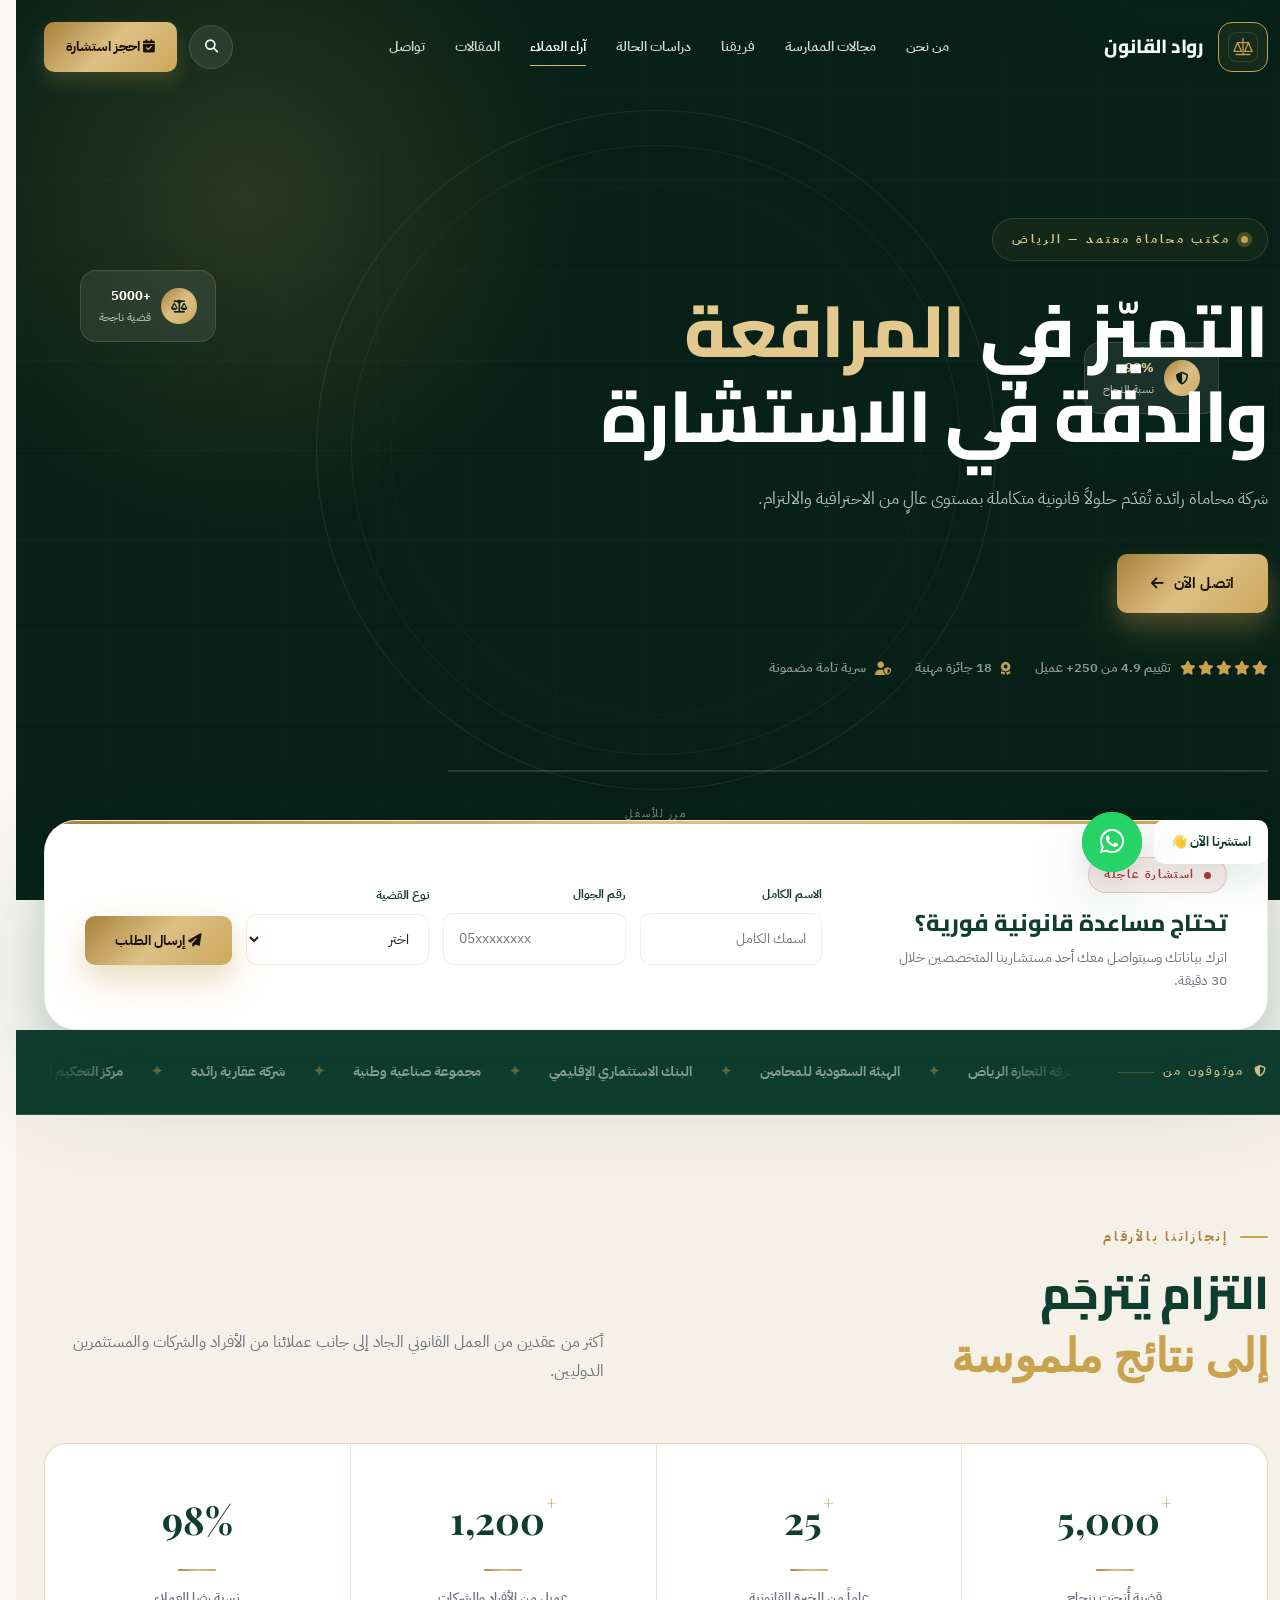
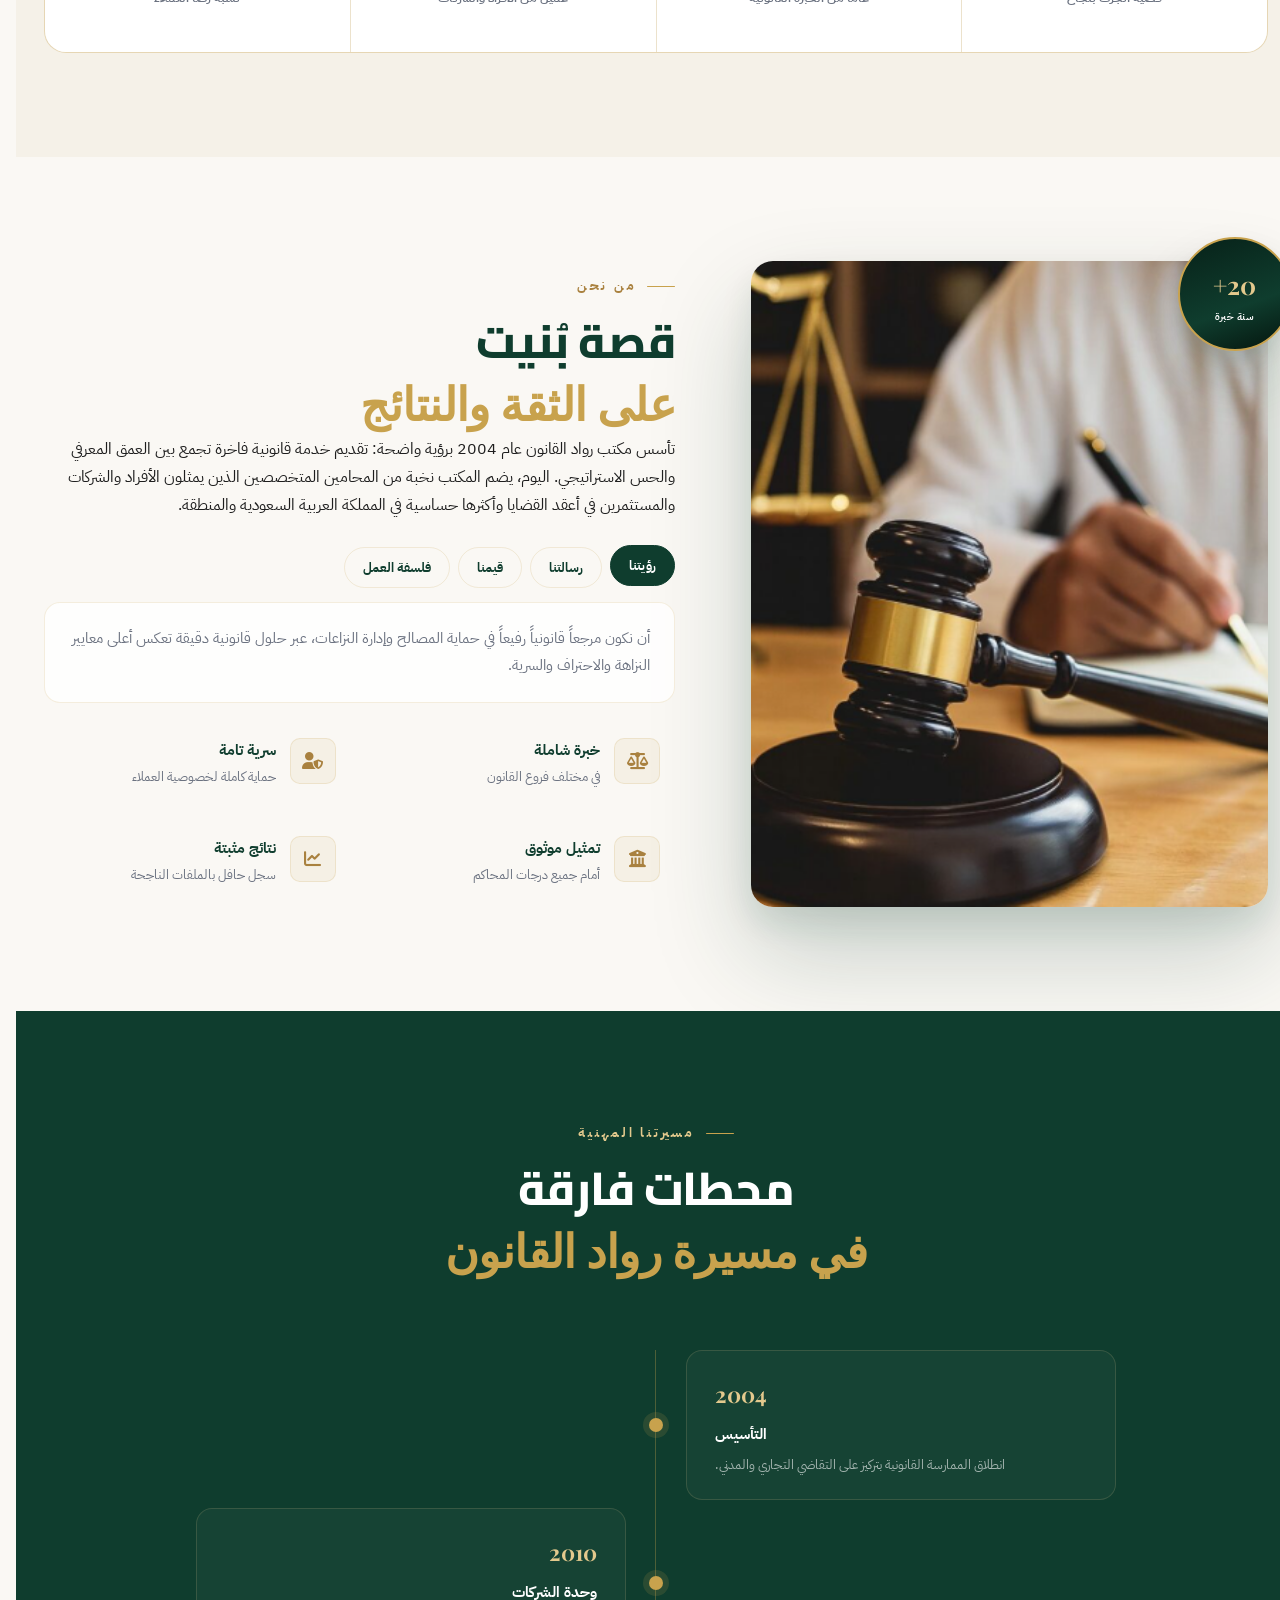
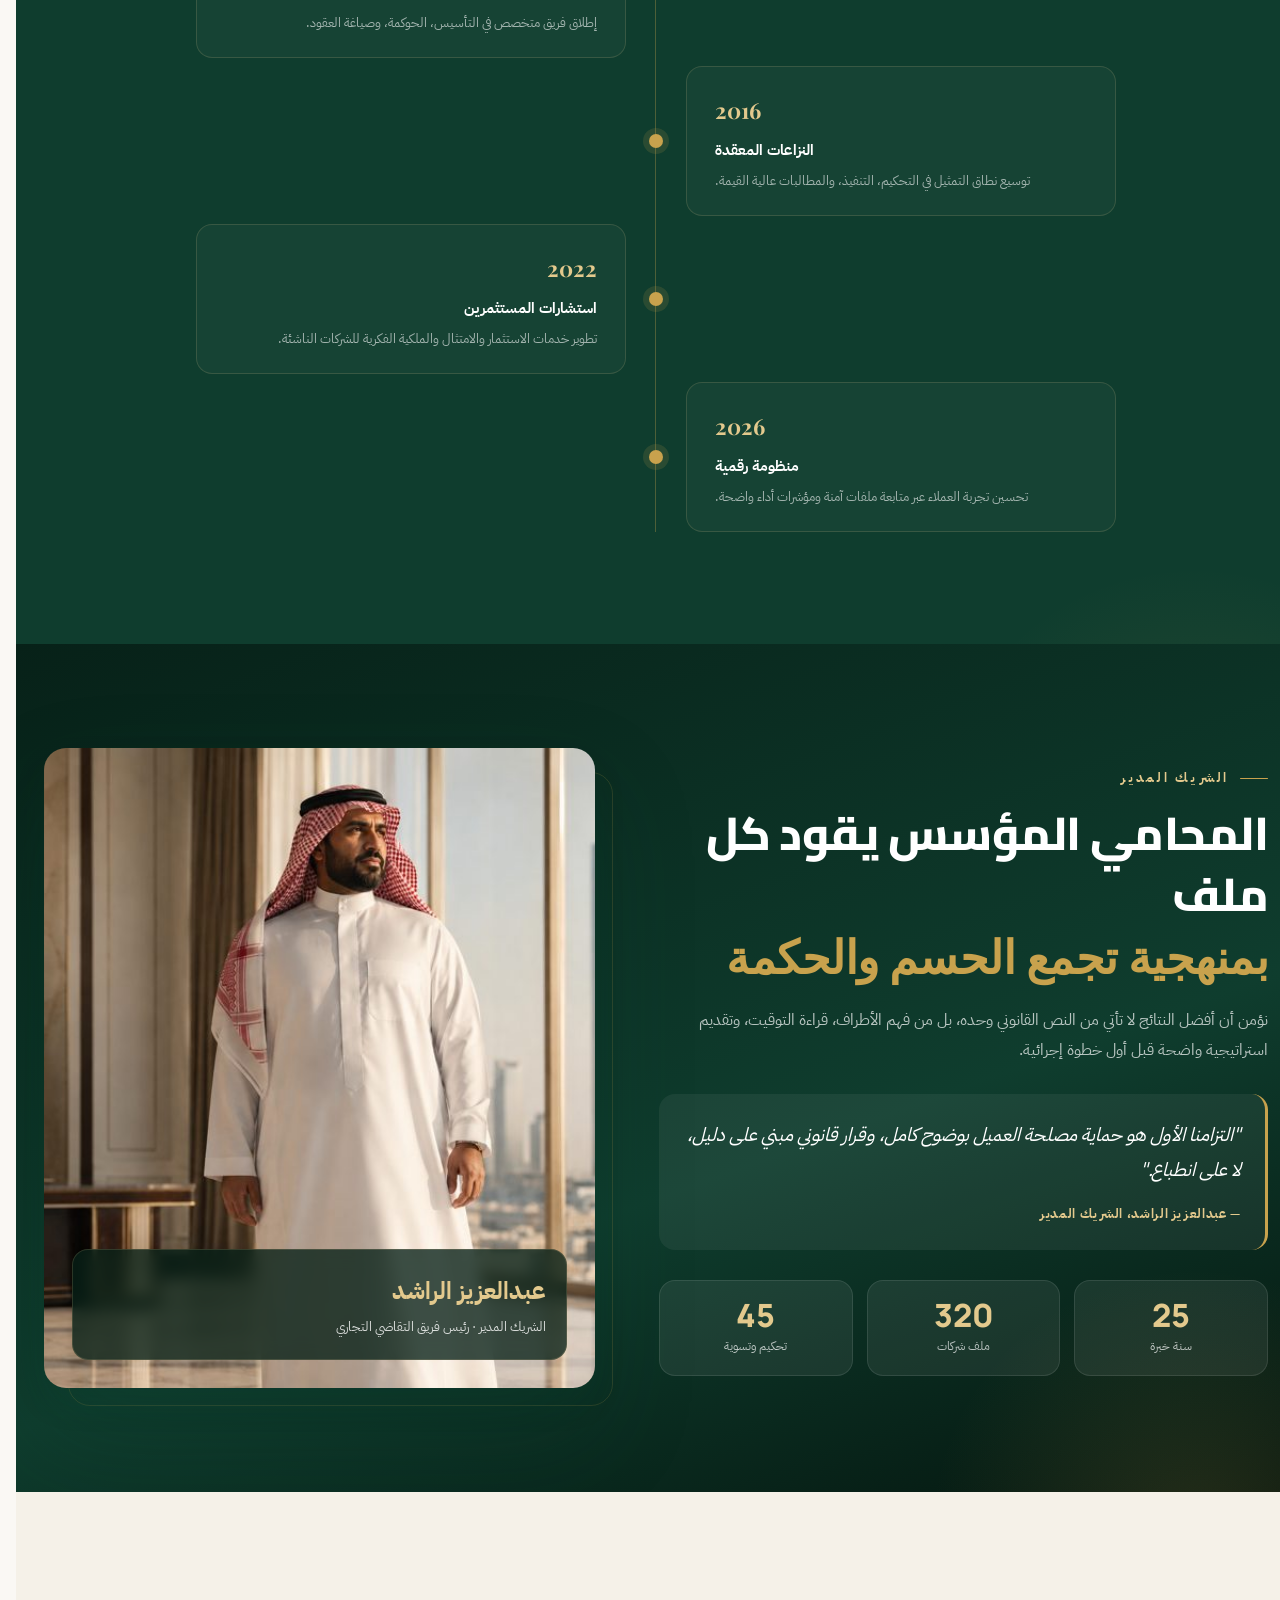
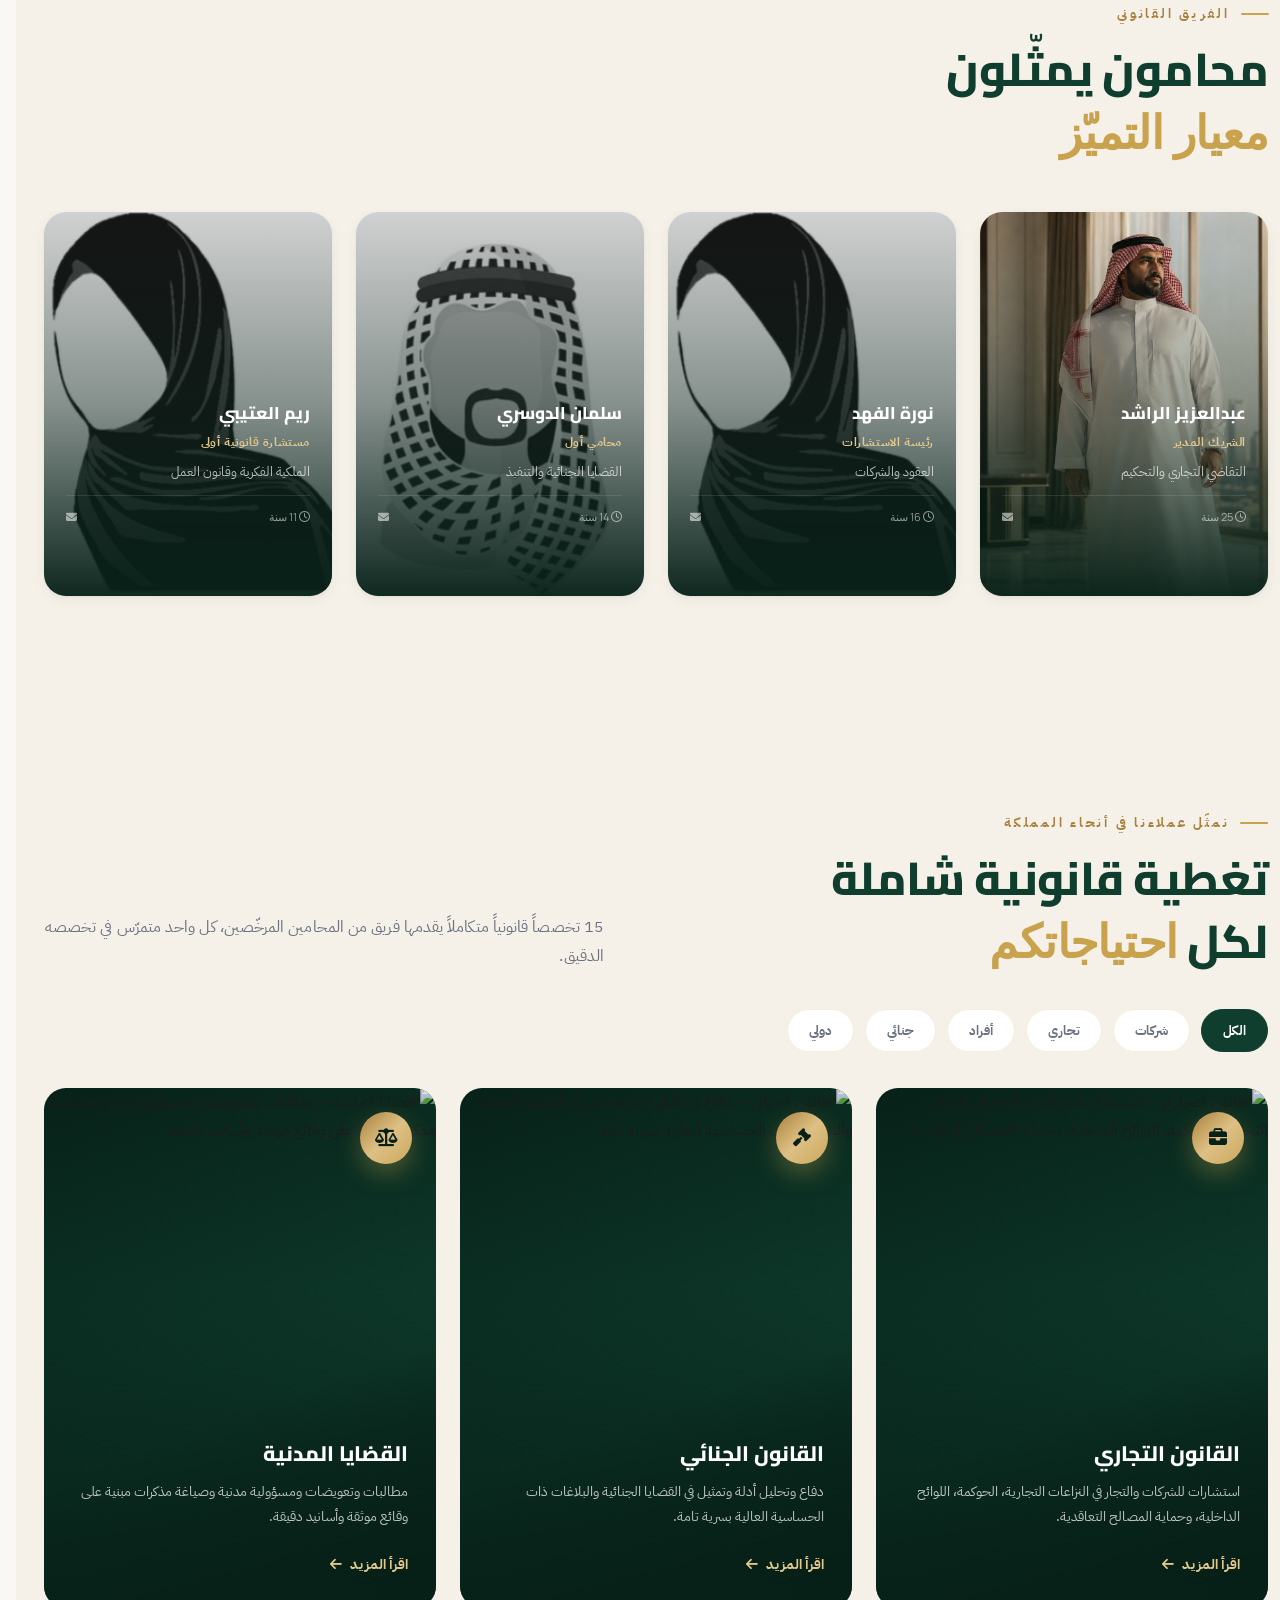
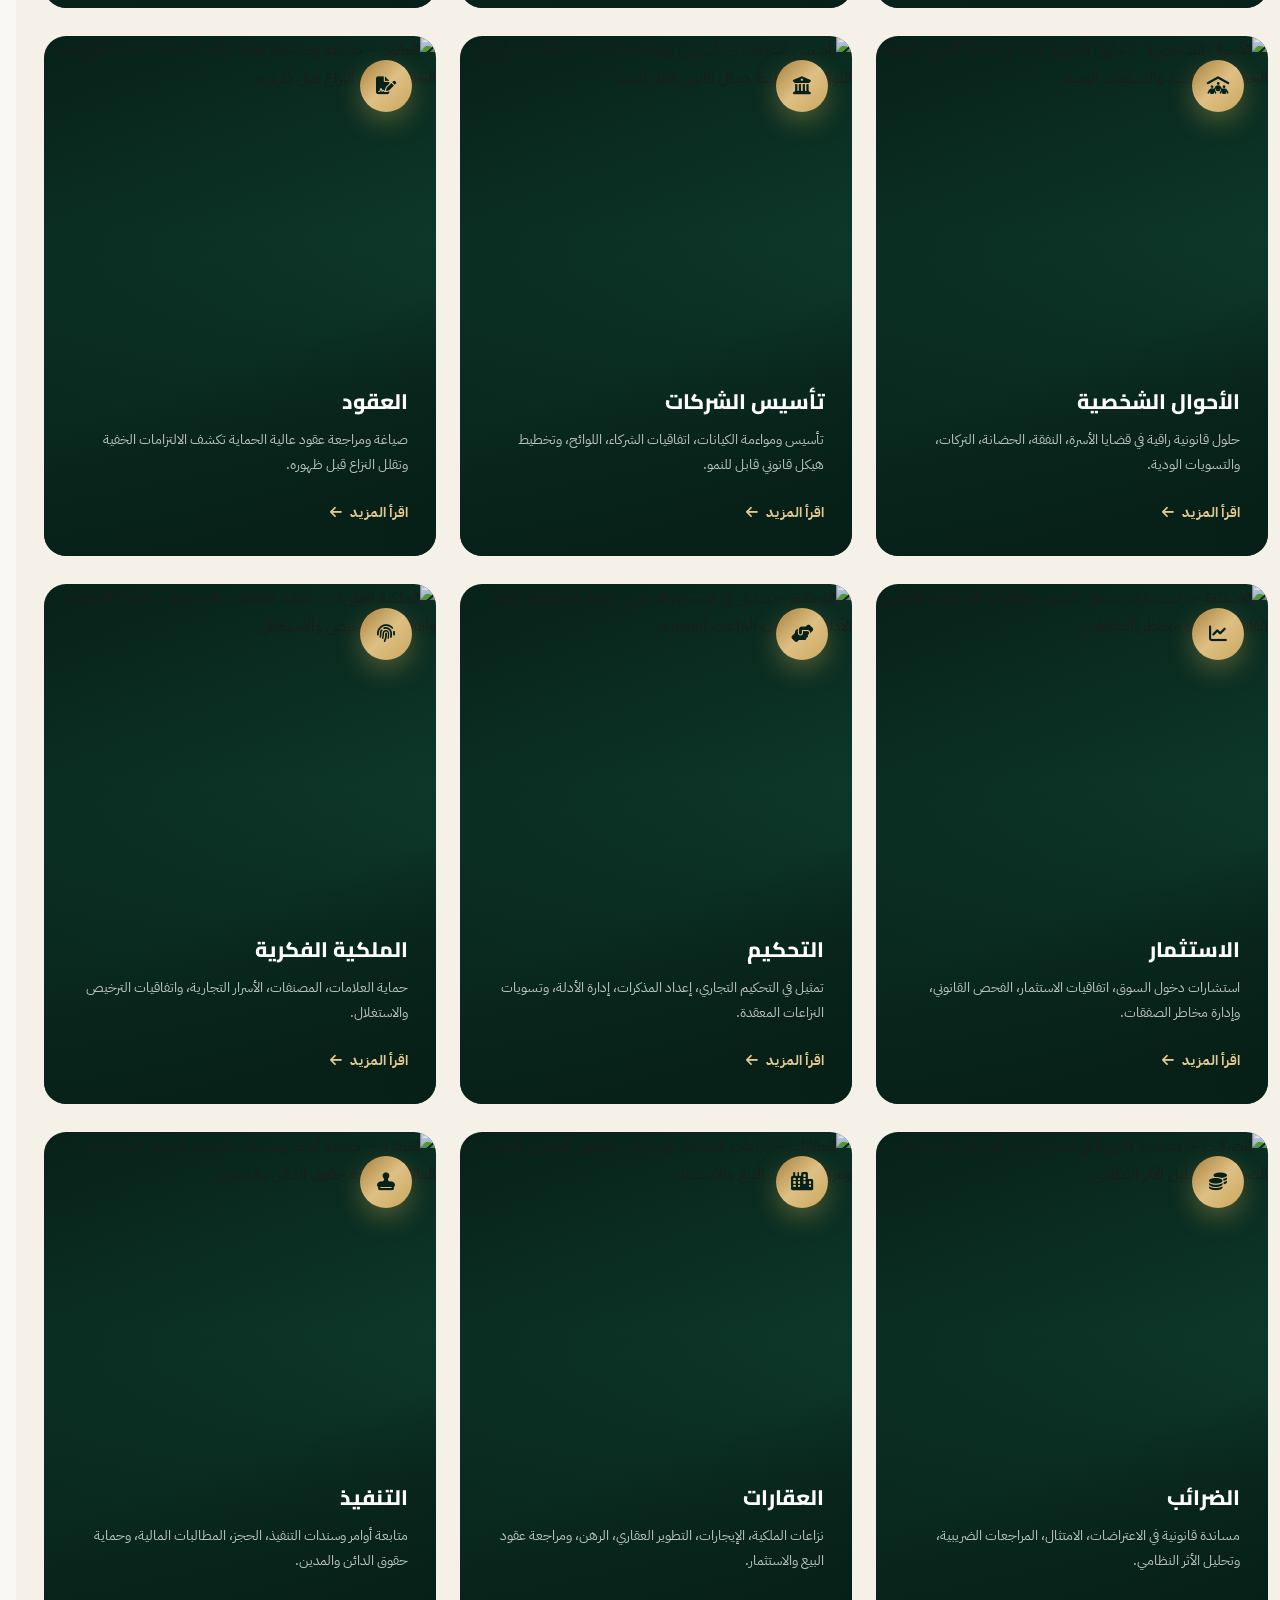
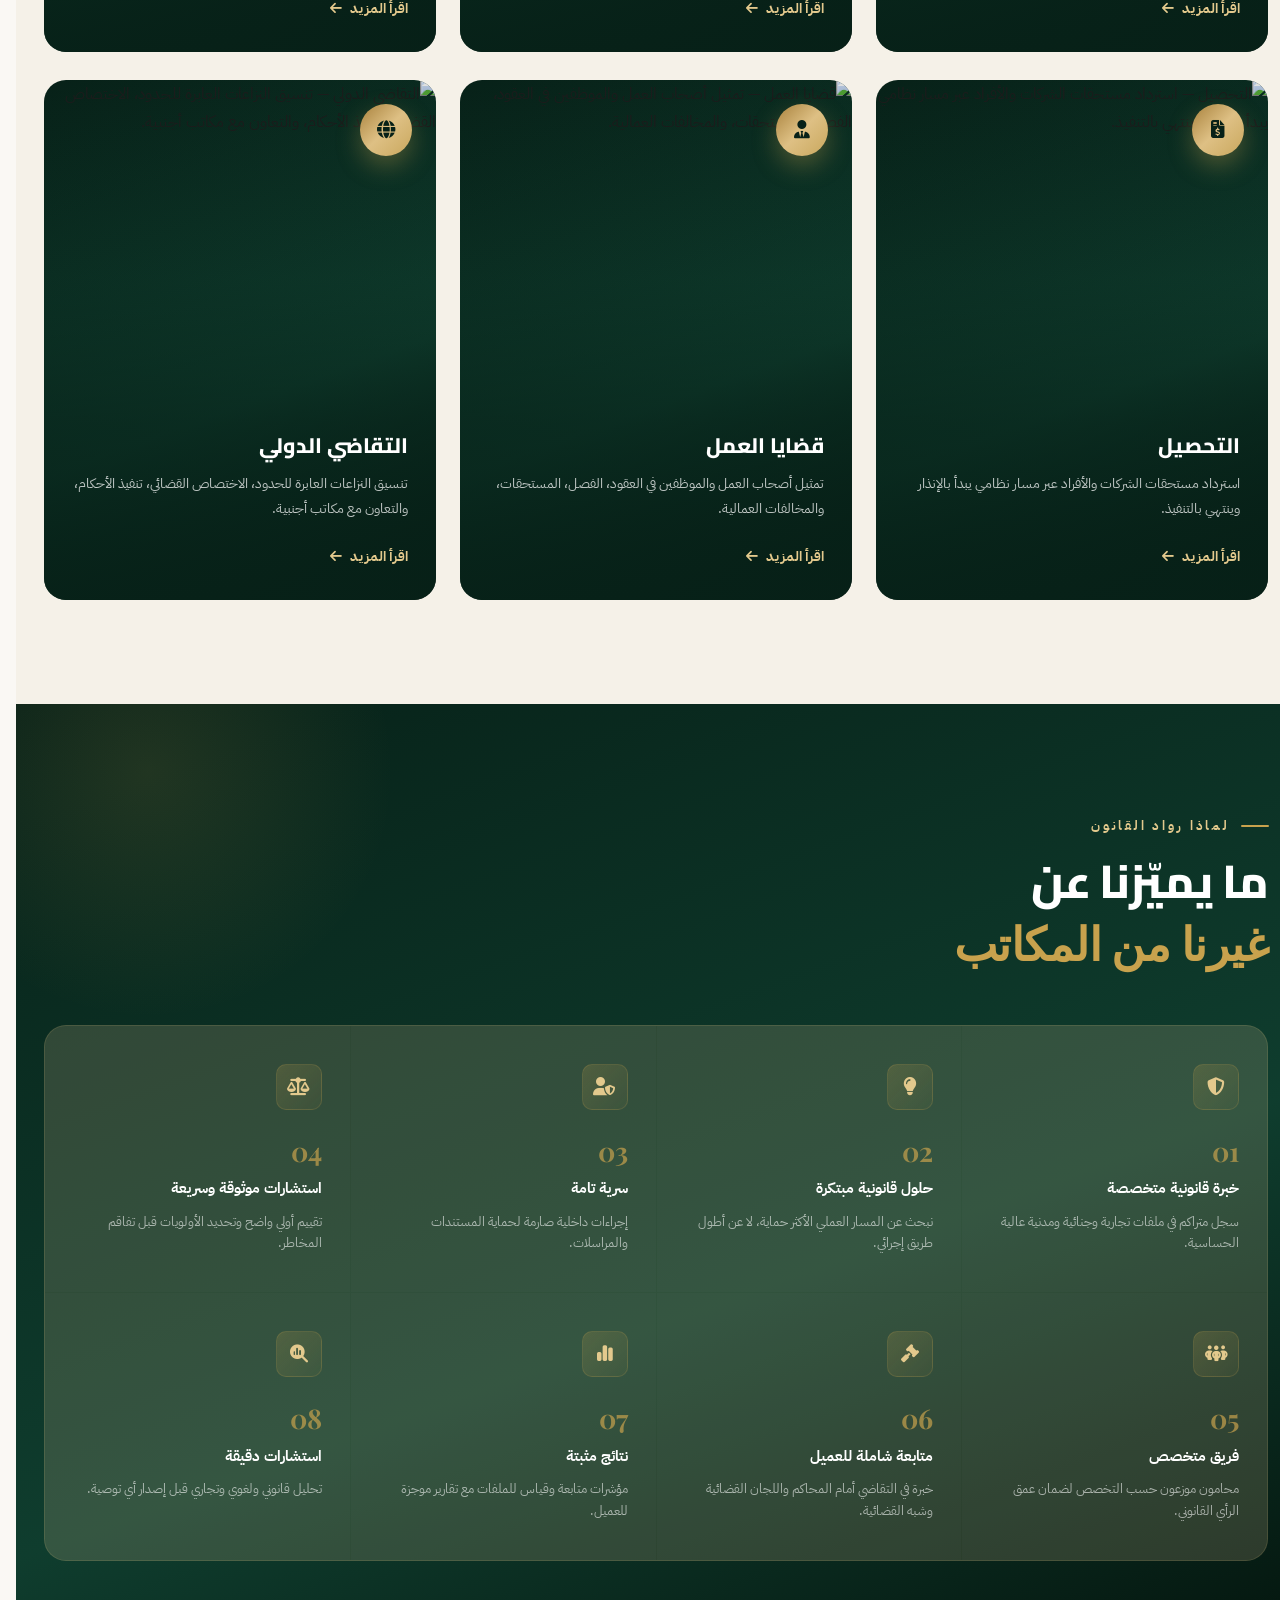
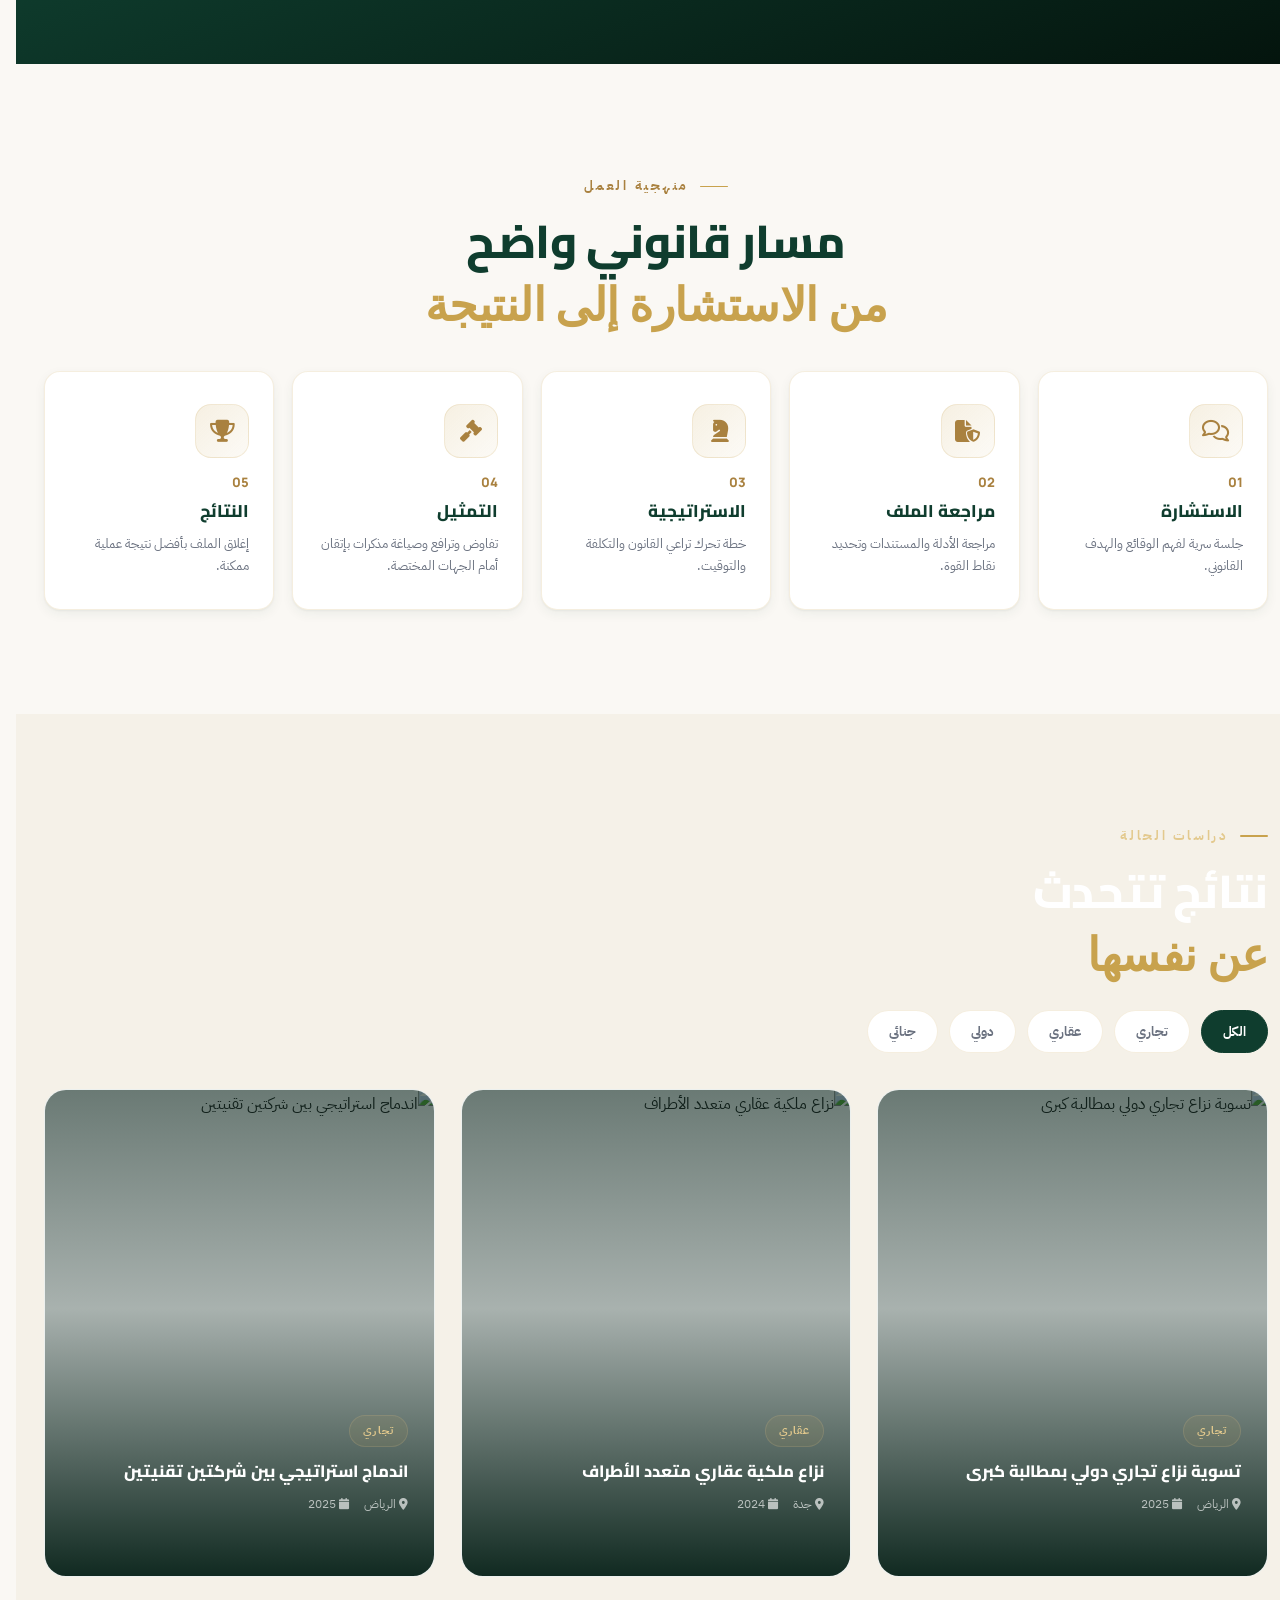
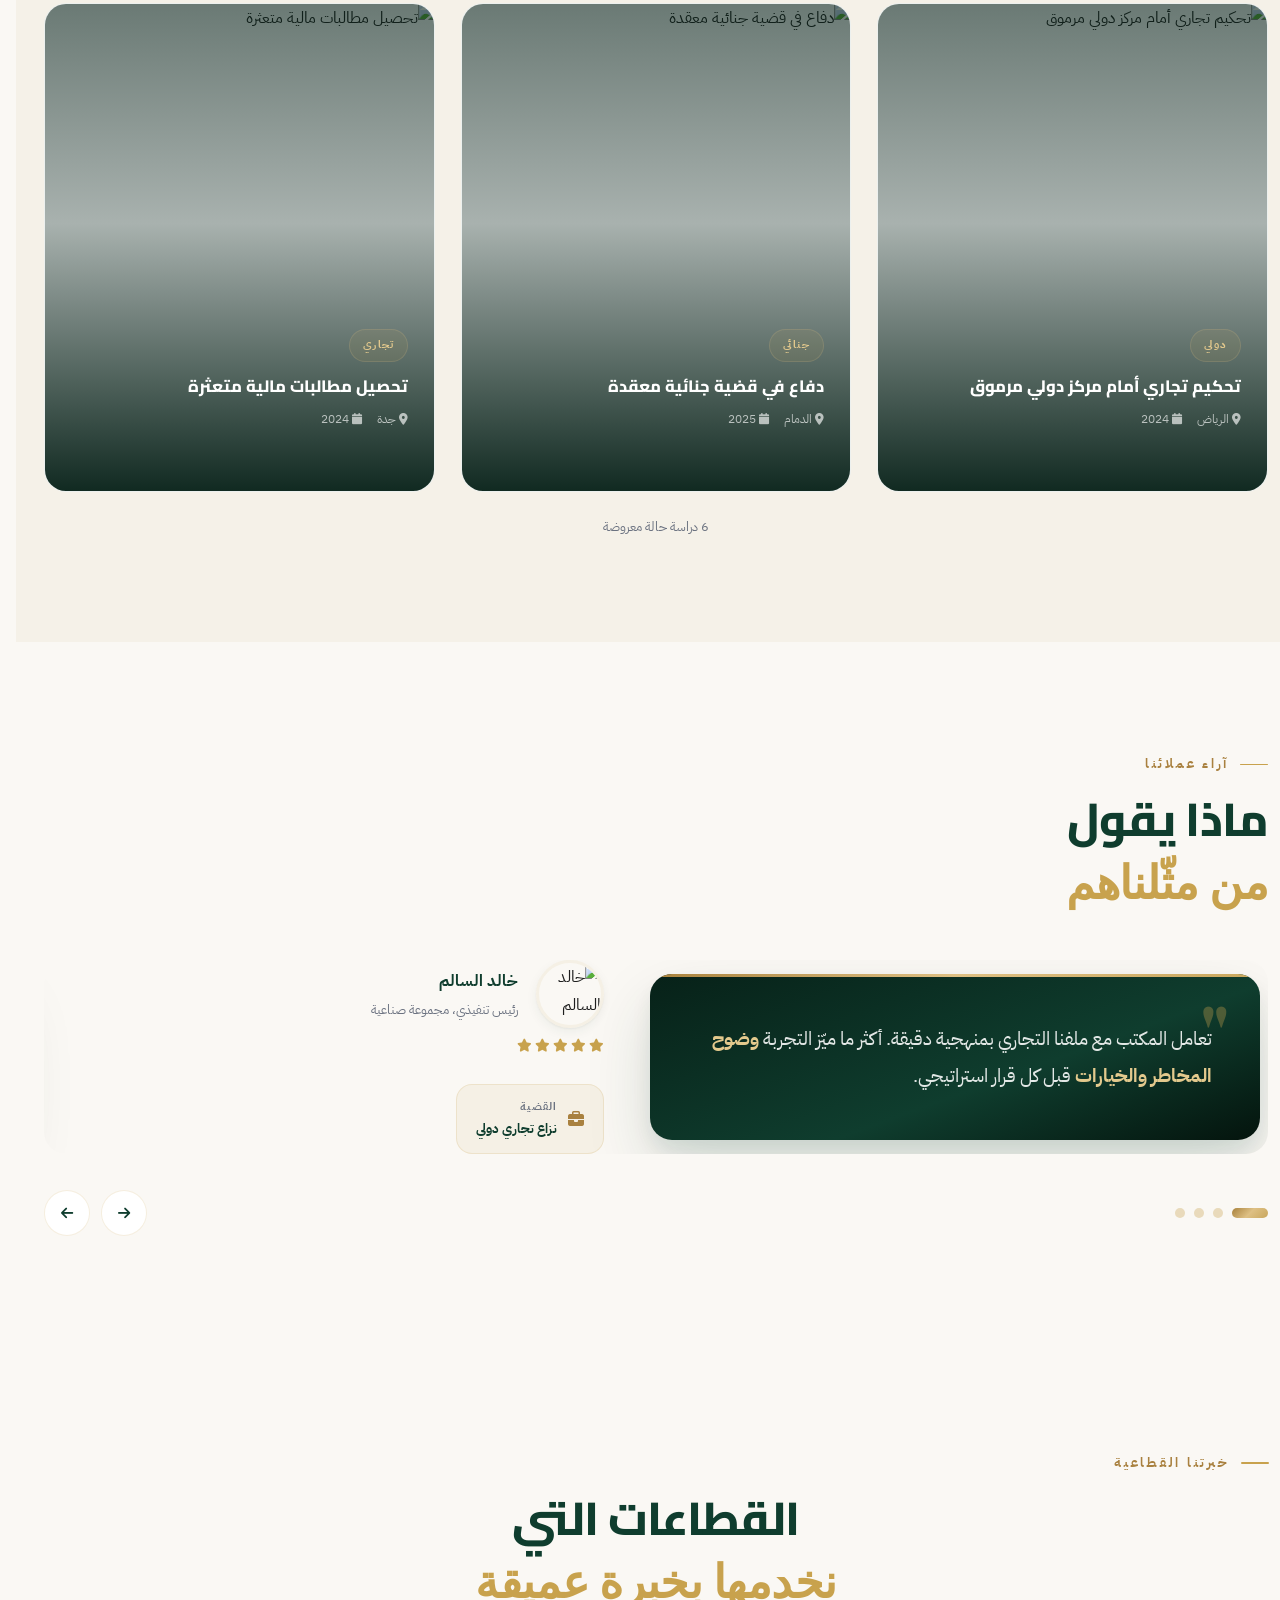
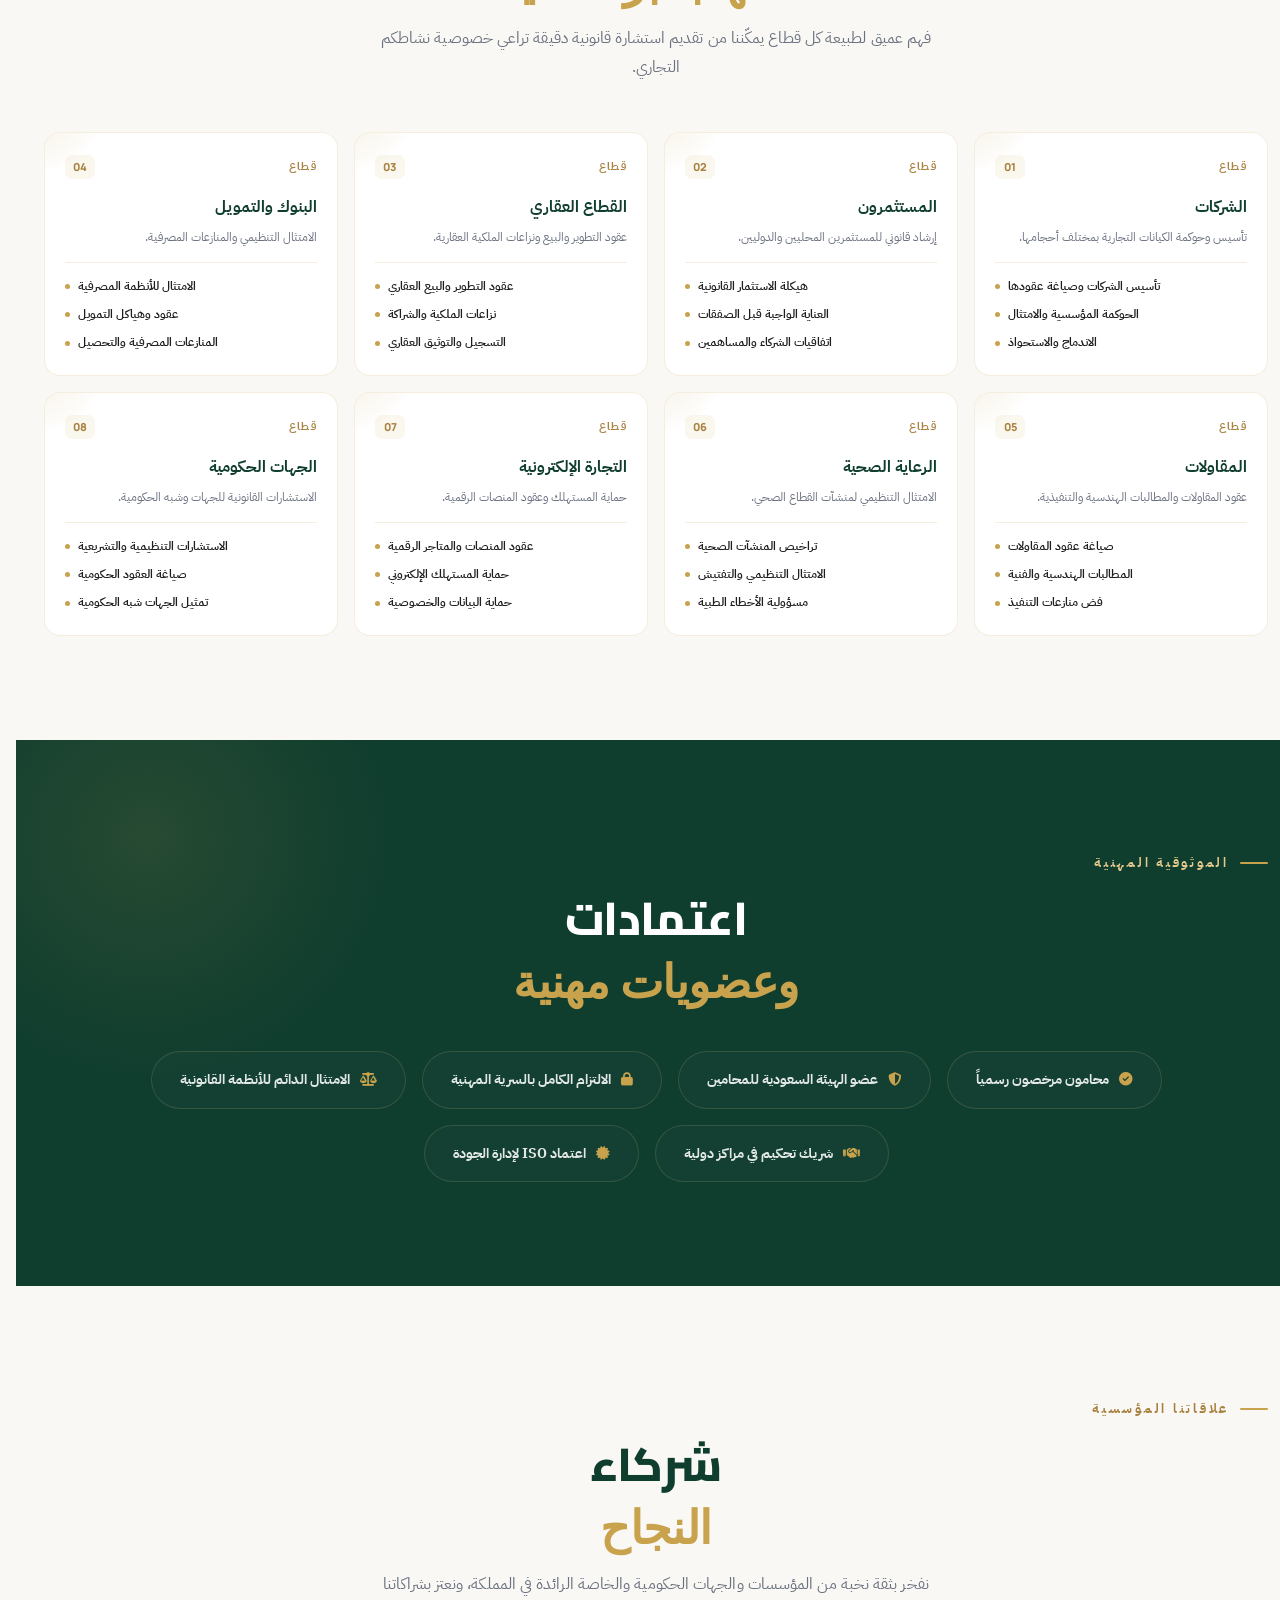
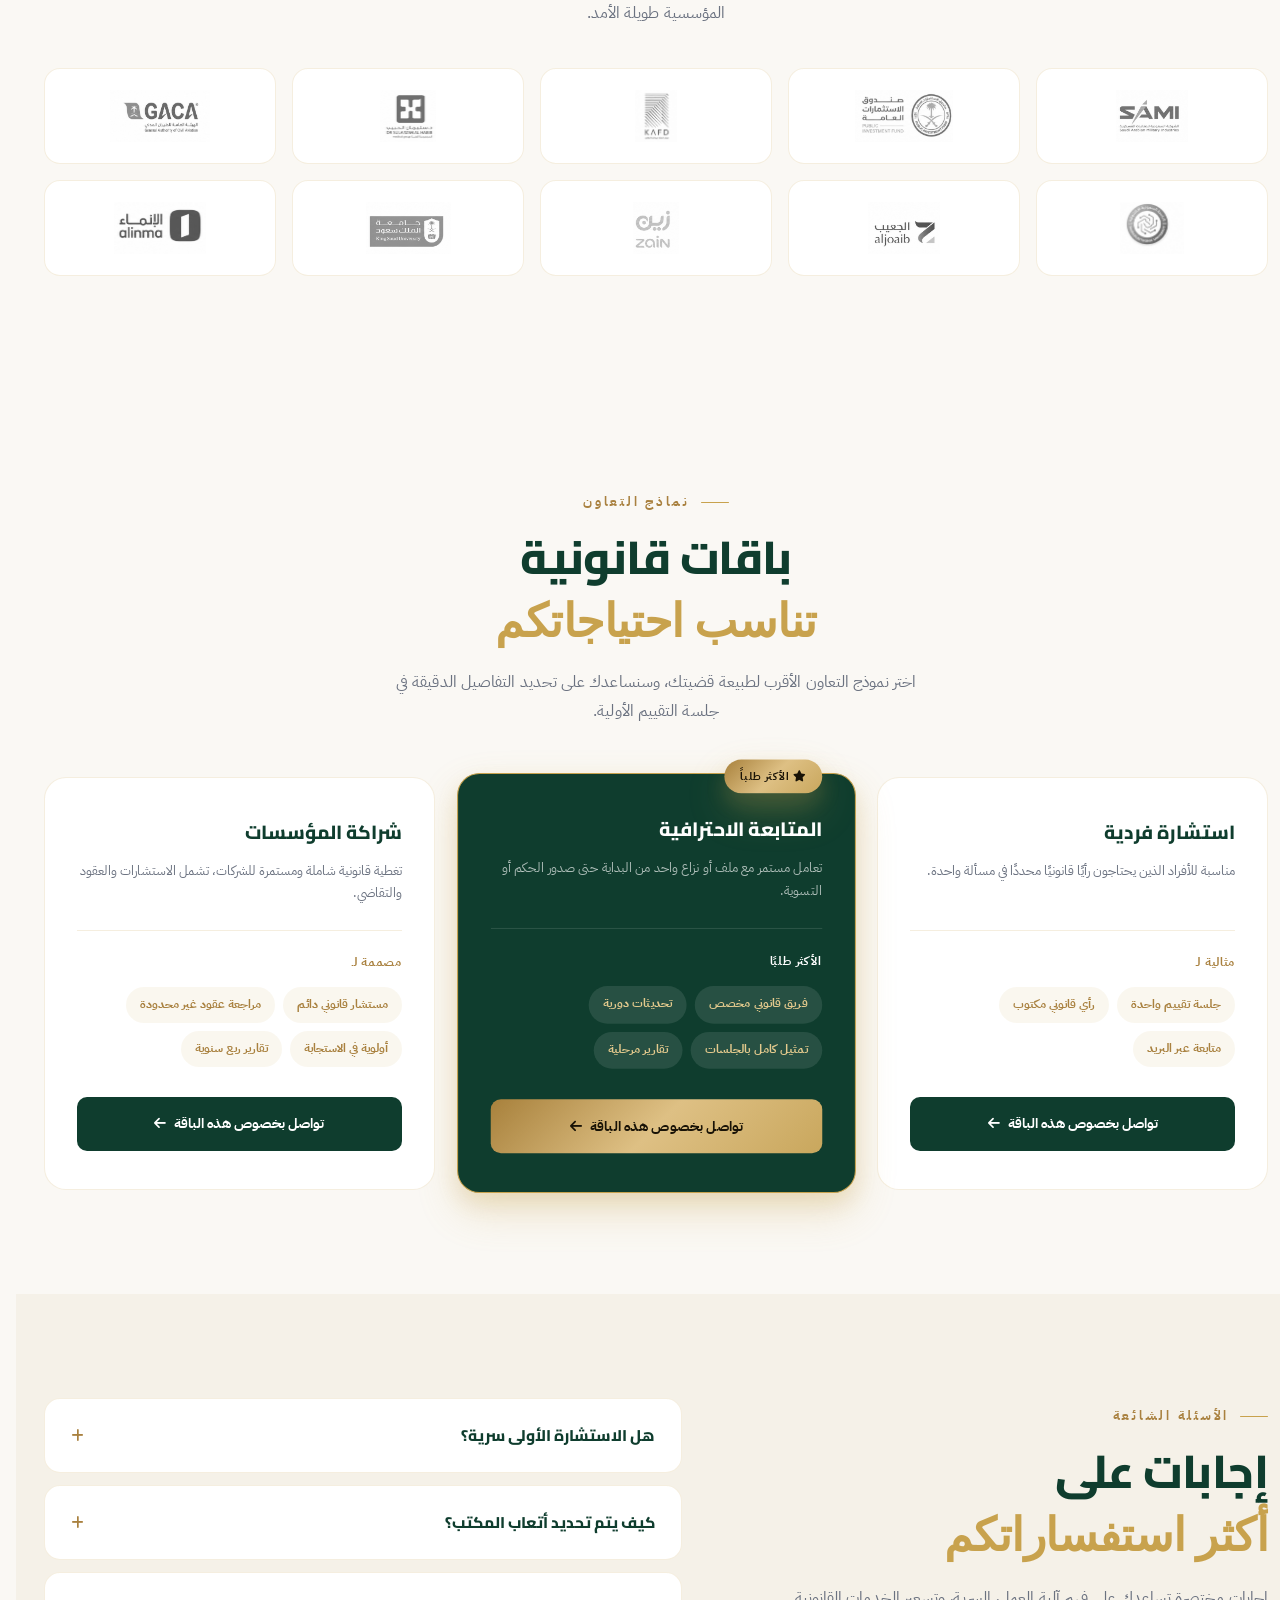
==== commit 6082fb03: "Add files via upload" ====
--- a/index.html
+++ b/index.html
@@ -163,7 +163,7 @@
     <div class="container">
       <div class="hero-inner">
         <div class="hero-badge"><span class="dot" aria-hidden="true"></span> مكتب محاماة معتمد — الرياض</div>
-        <h1 class="hero-title">التميّز في <em>المرافعة</em><br>والدقة في الاستشارة</h1>
+        <h1 class="hero-title">التميّز في <span>المرافعة</span><br>والدقة في الاستشارة</h1>
         <p class="hero-desc">شركة محاماة رائدة تُقدّم حلولاً قانونية متكاملة بمستوى عالٍ من الاحترافية والالتزام.</p>
         <div class="hero-btns">
           <a href="#contact" class="btn-primary ripple magnetic">اتصل الآن <i class="fa-solid fa-arrow-left"></i></a>
--- a/style.css
+++ b/style.css
@@ -257,7 +257,7 @@
 @keyframes dotPulse{0%,100%{opacity:1;transform:scale(1)}50%{opacity:.5;transform:scale(.85)}}
 
 .hero-title{font-family:var(--font-ar);font-weight:800;font-size:clamp(34px,6.2vw,72px);line-height:1.18;color:#fff;letter-spacing:-.02em;margin-bottom:24px}
-.hero-title em{font-style:normal;color:var(--gold-light);font-family:var(--font-display);font-weight:700;font-style:italic}
+.hero-title span{color:var(--gold-light);}
 
 .hero-desc{font-size:17px;line-height:1.9;color:rgba(255,255,255,.7);max-width:620px;margin-bottom:38px}
 
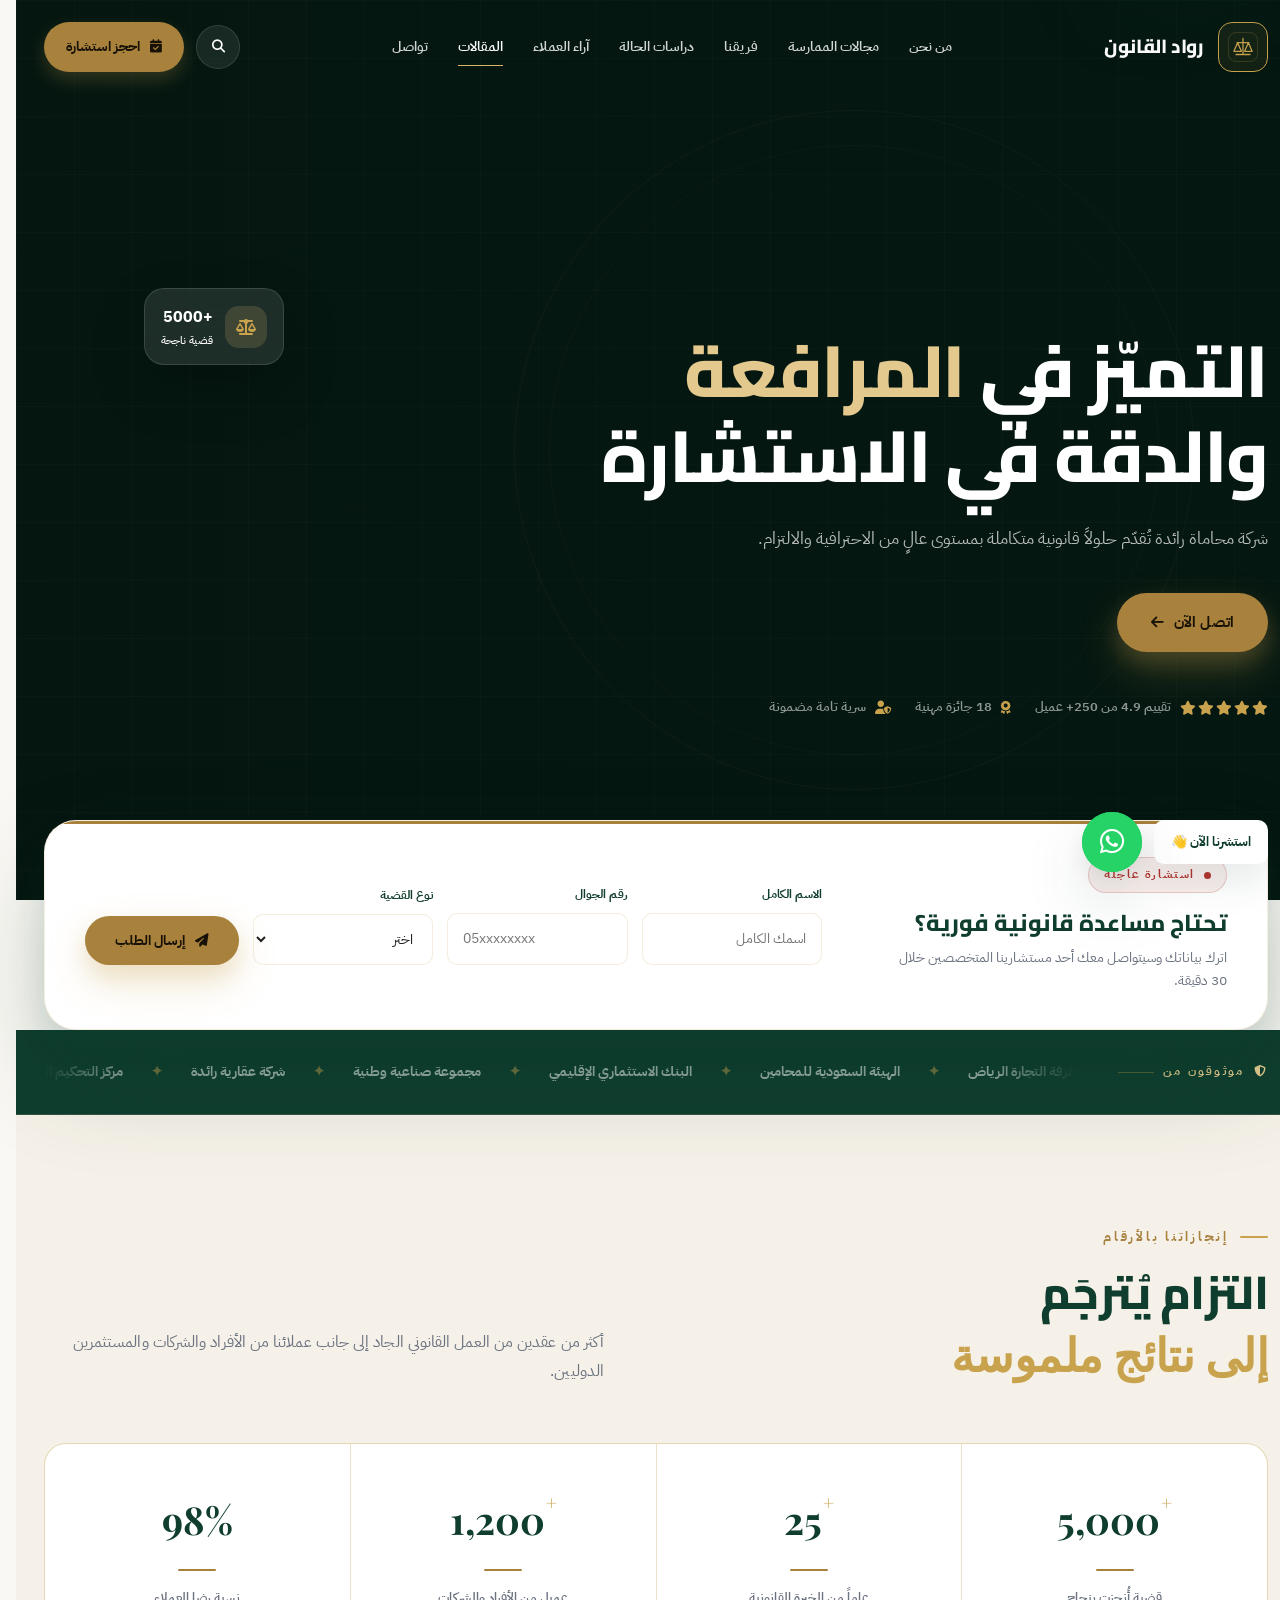
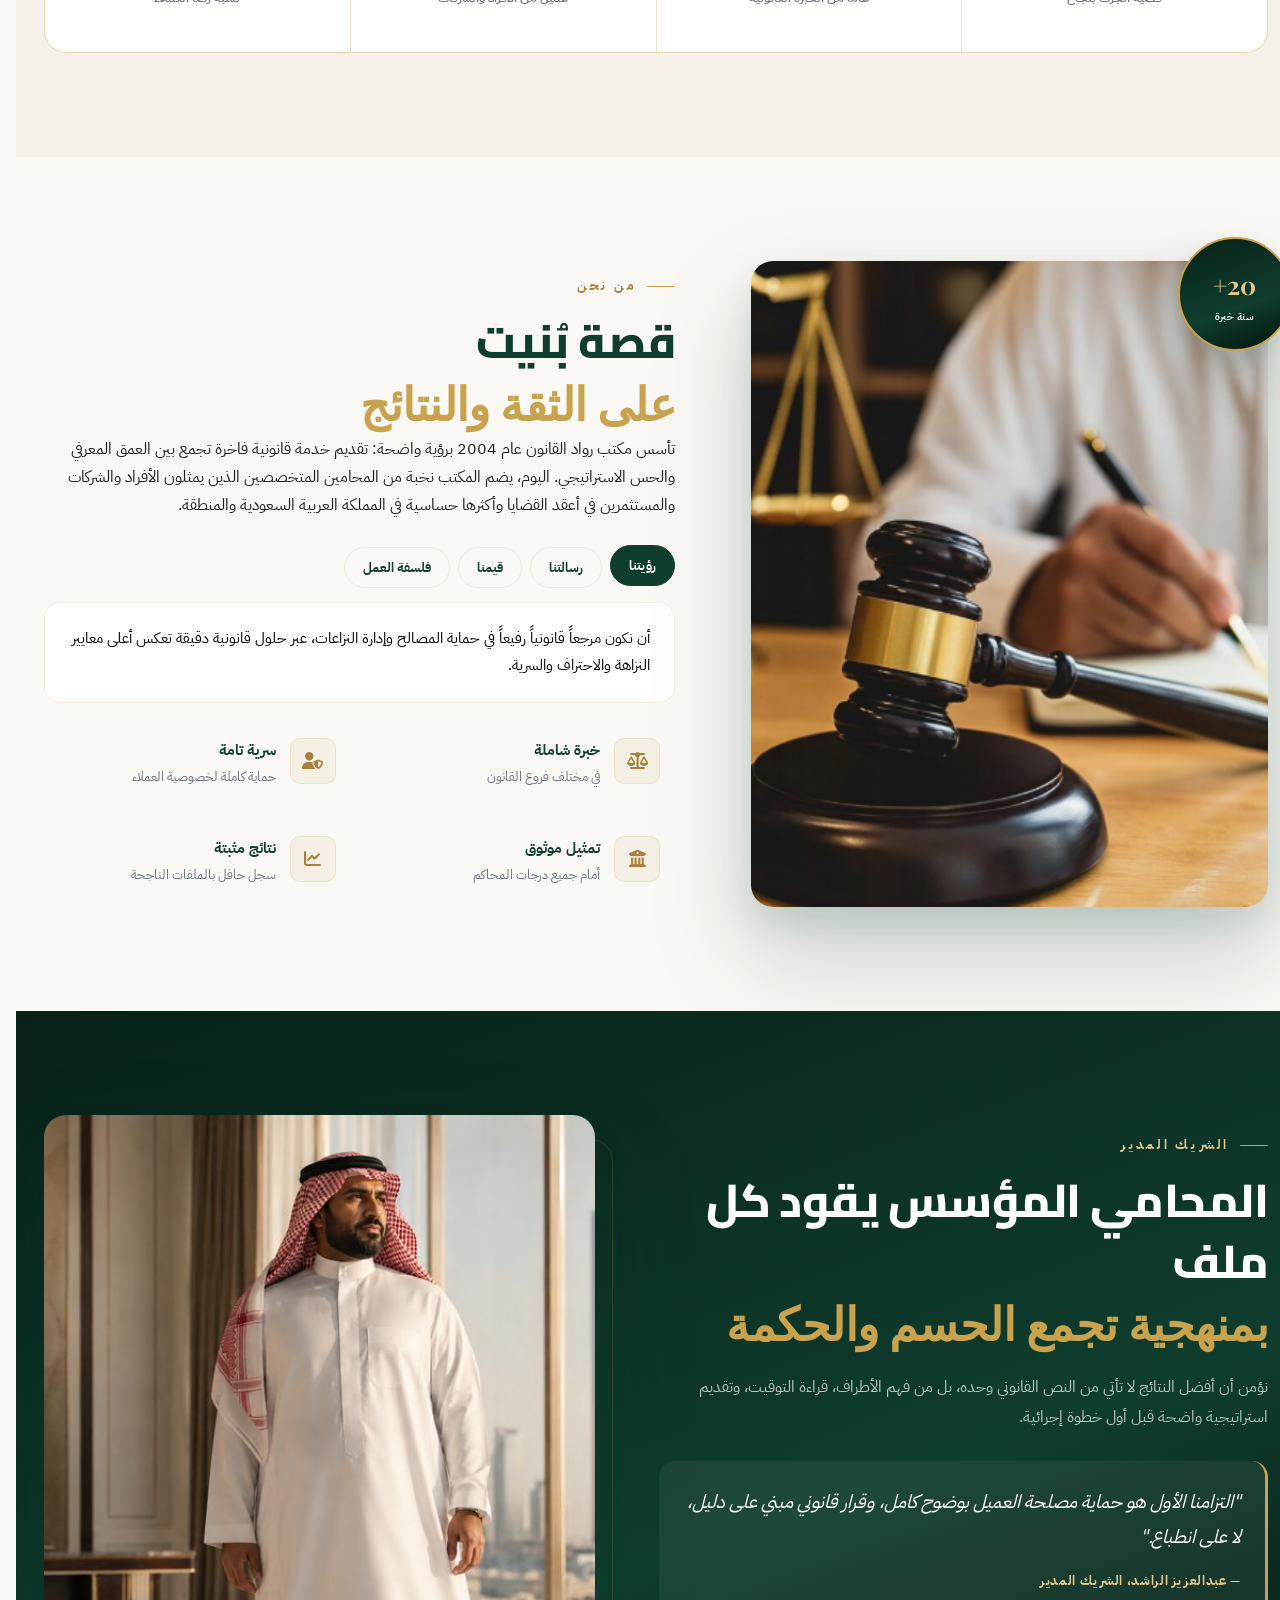
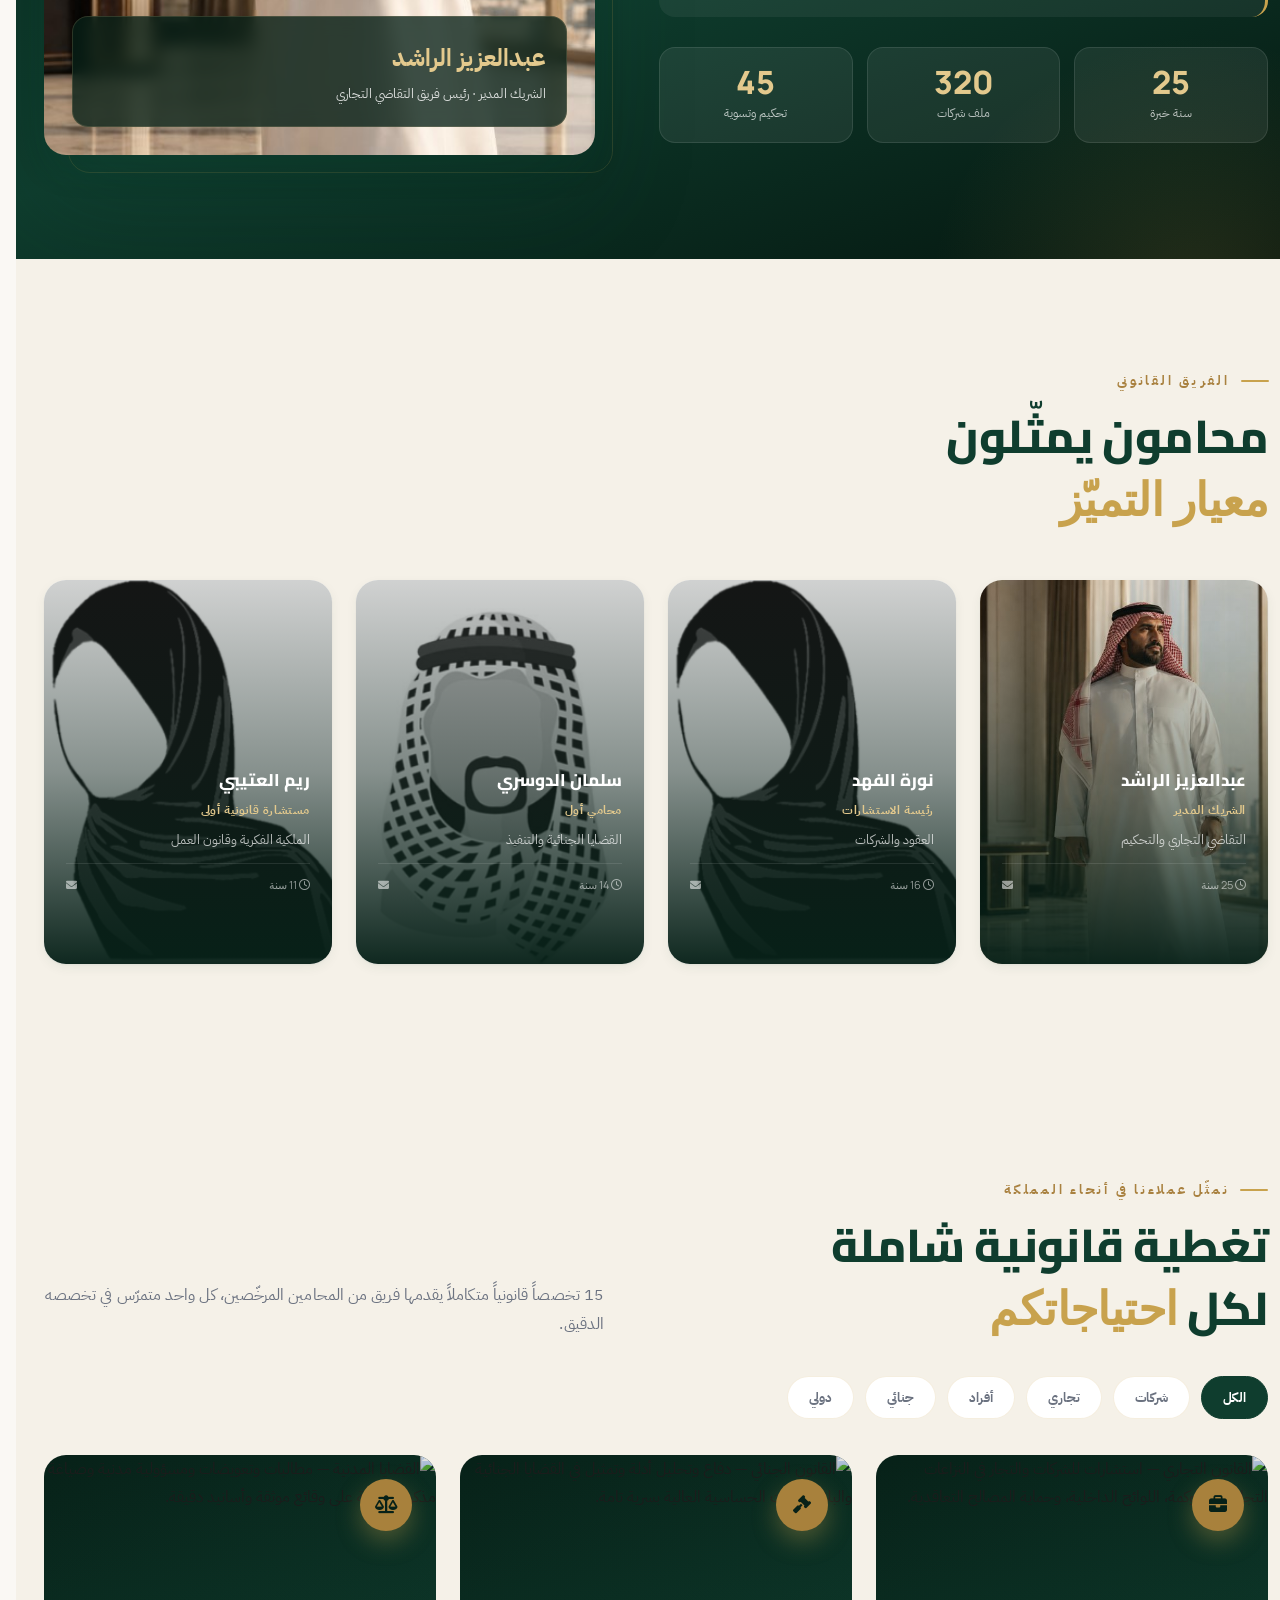
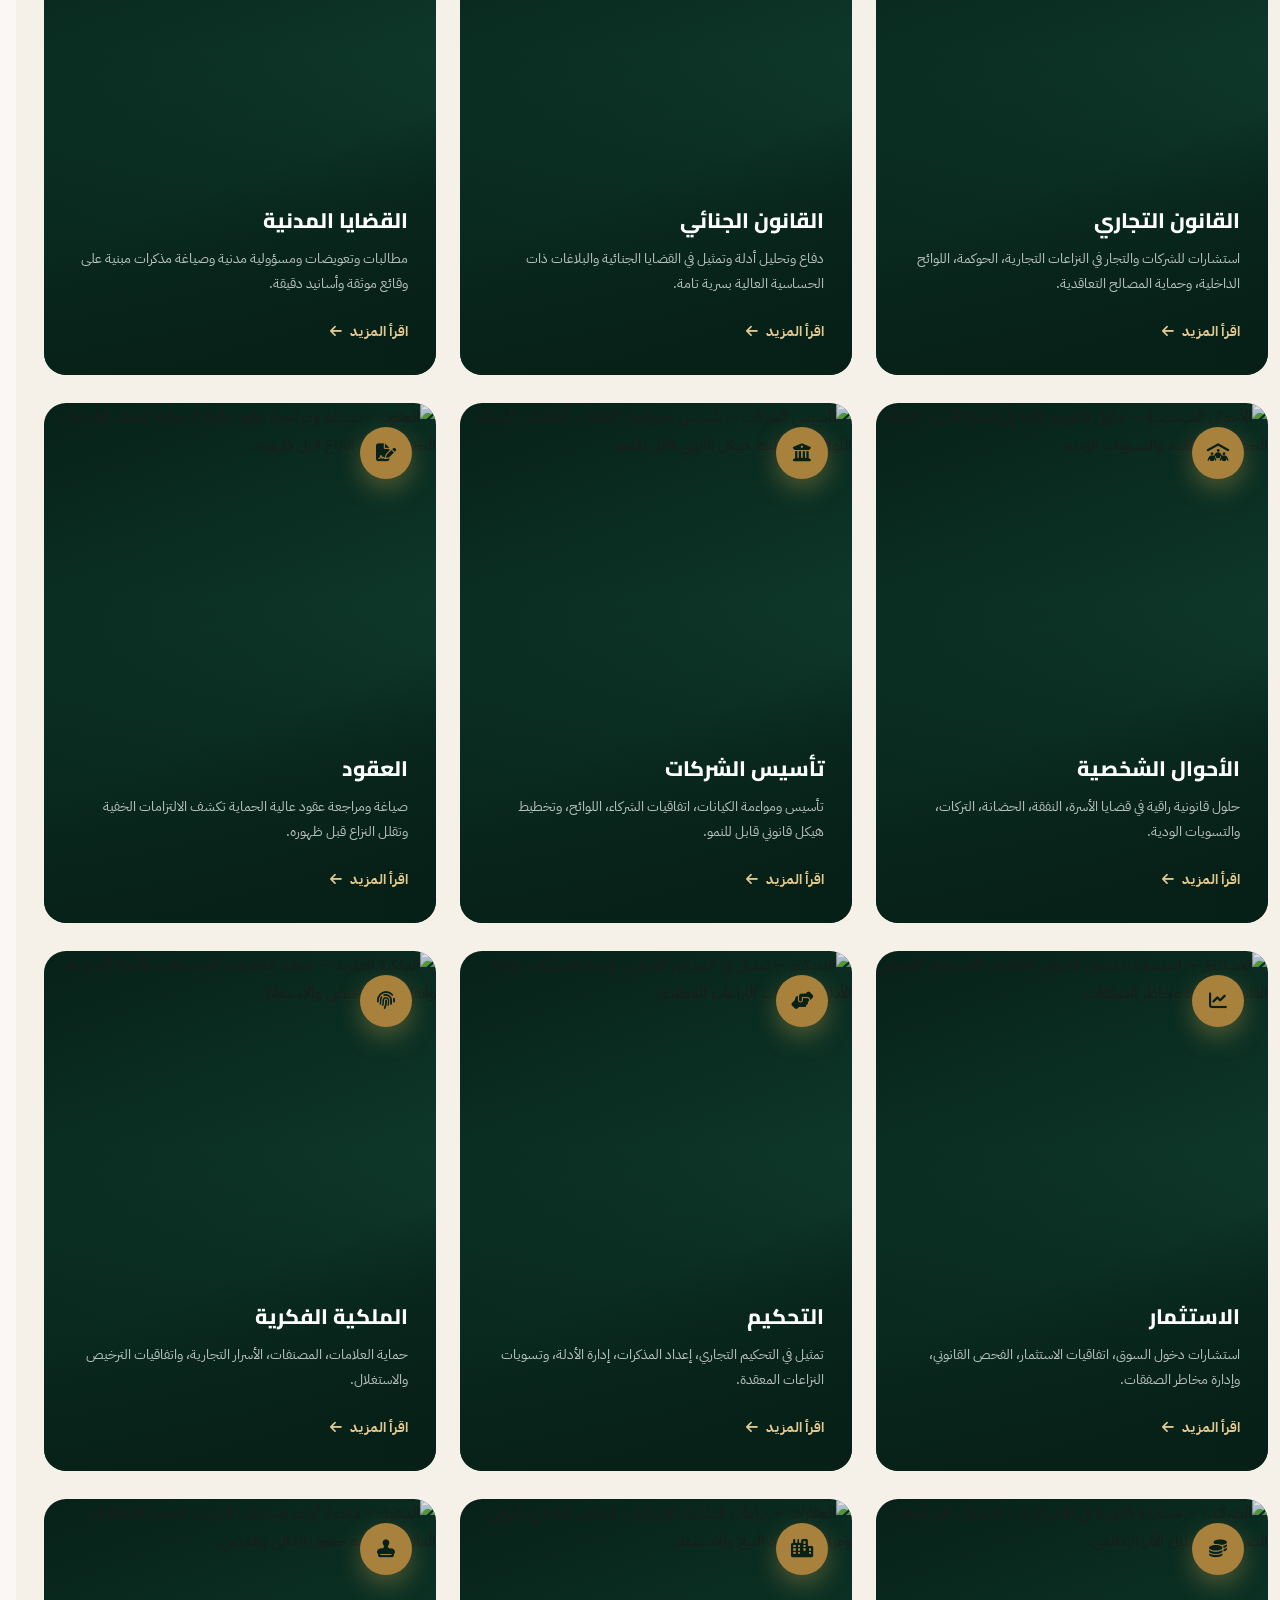
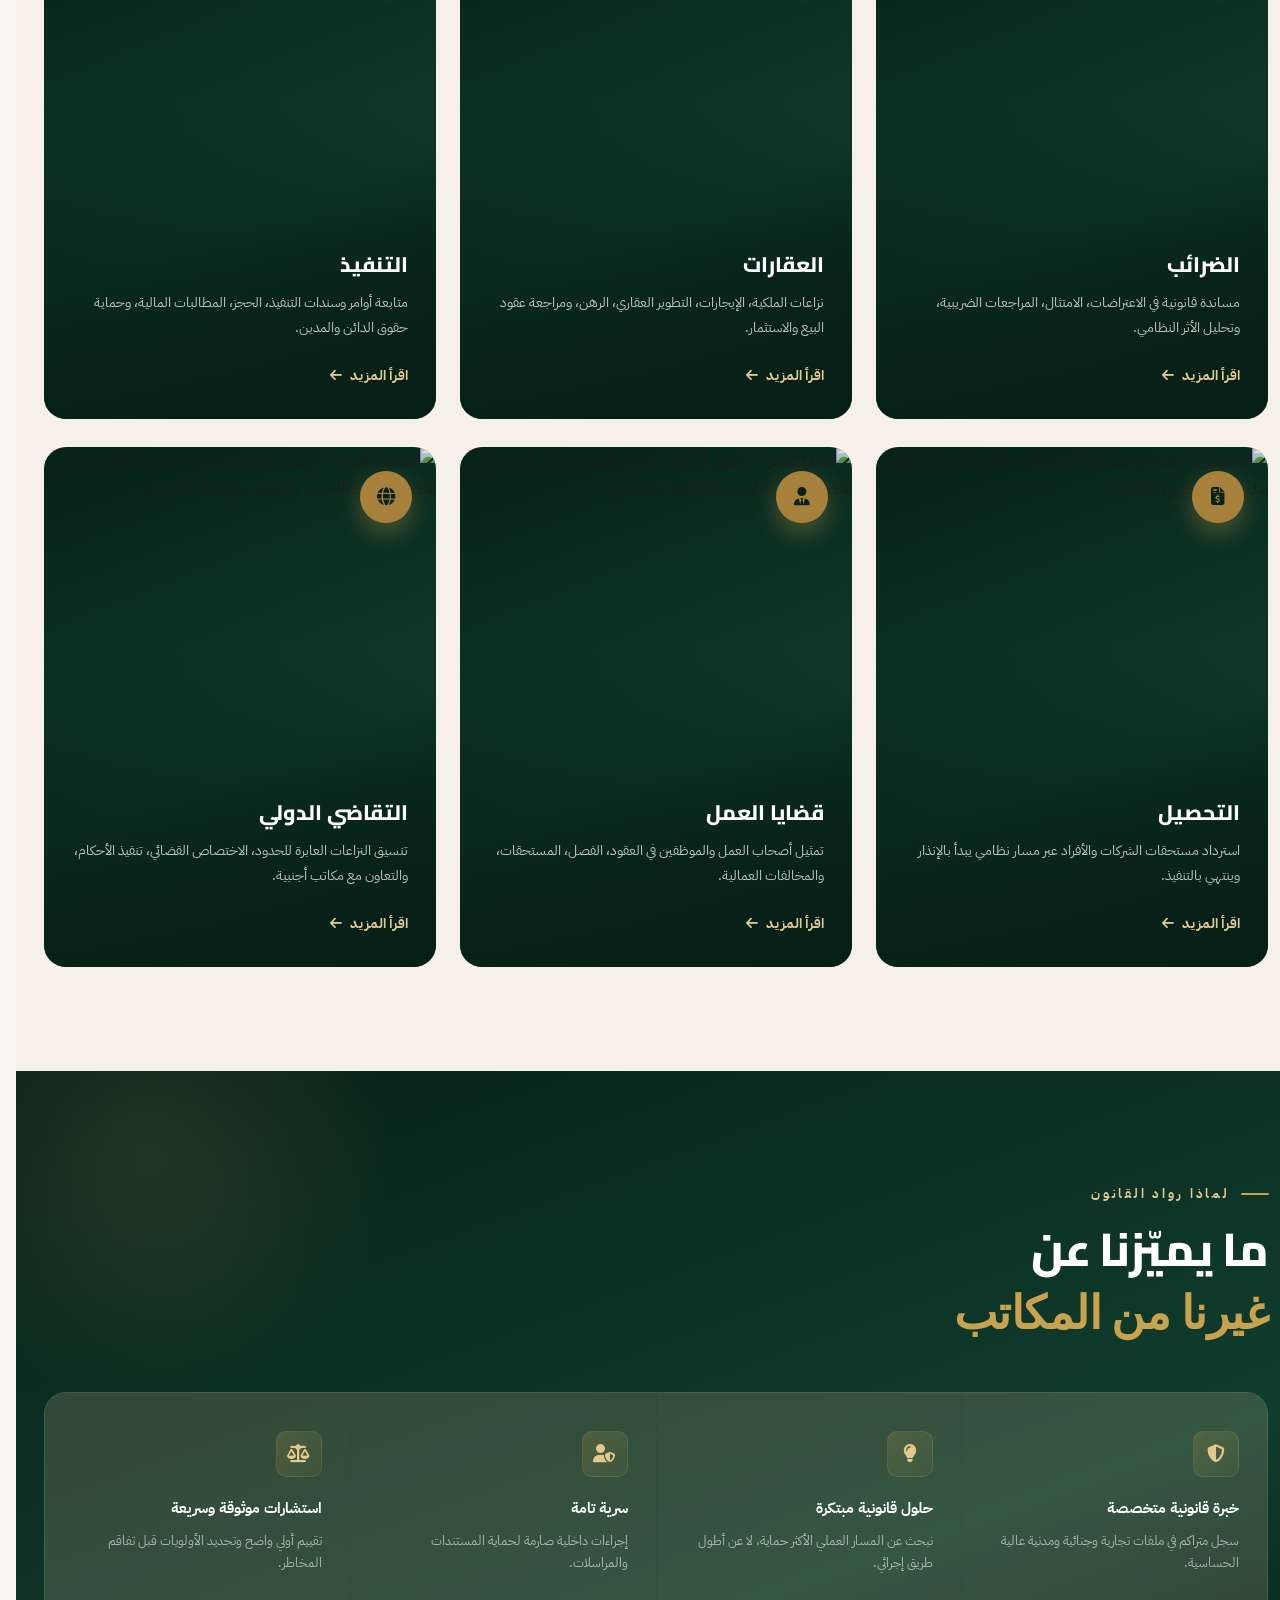
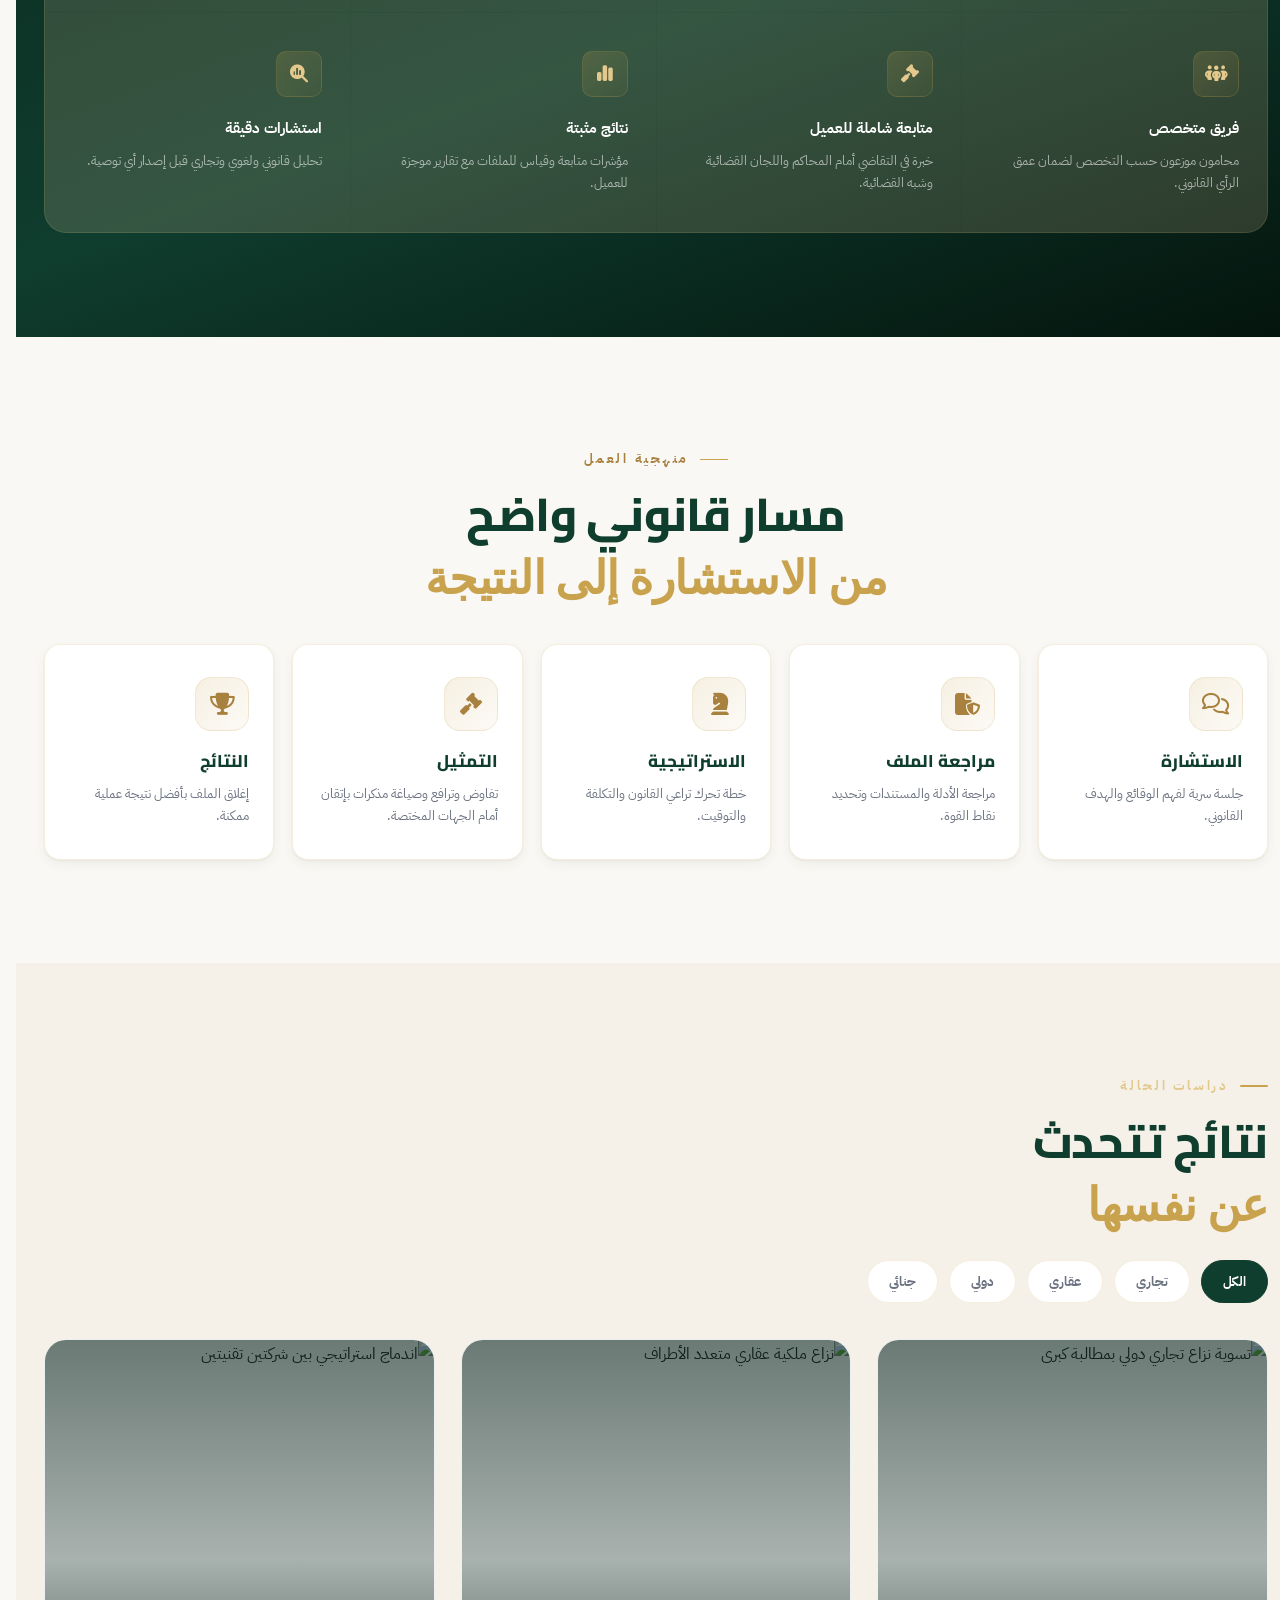
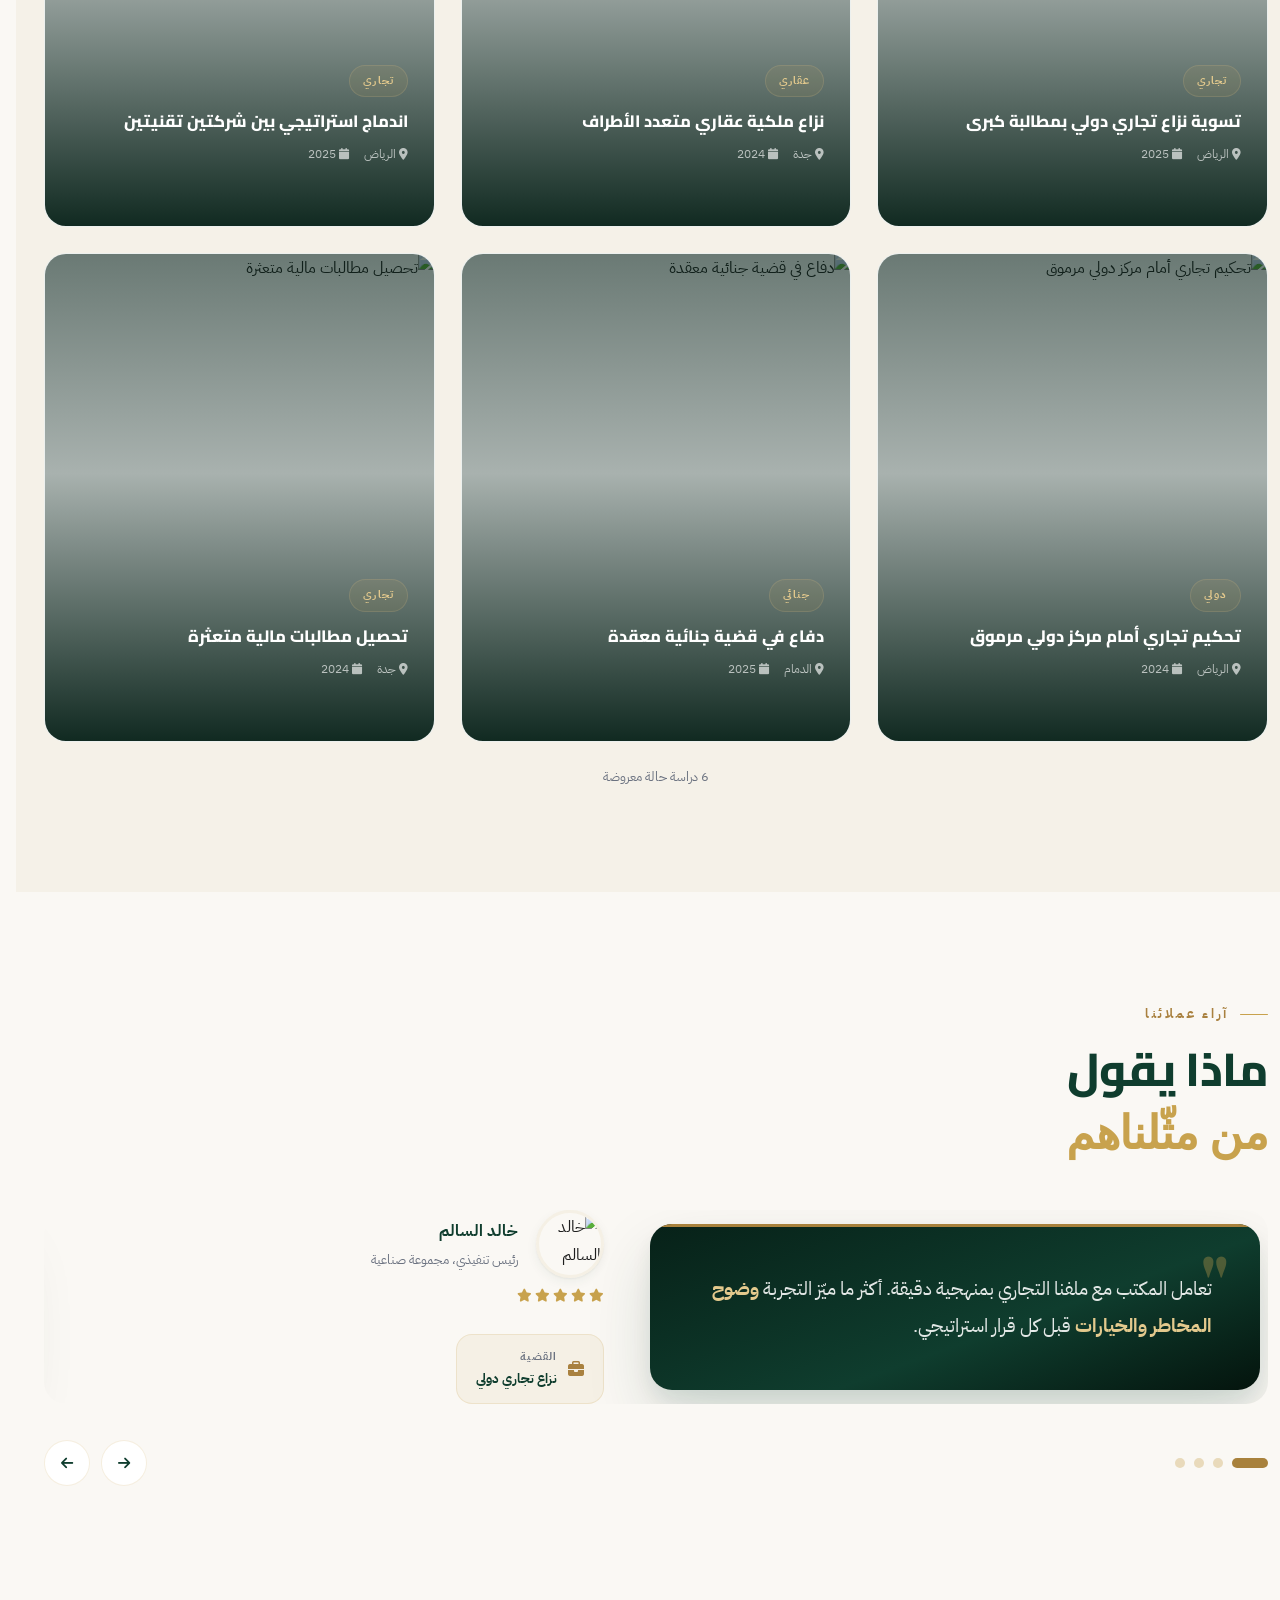
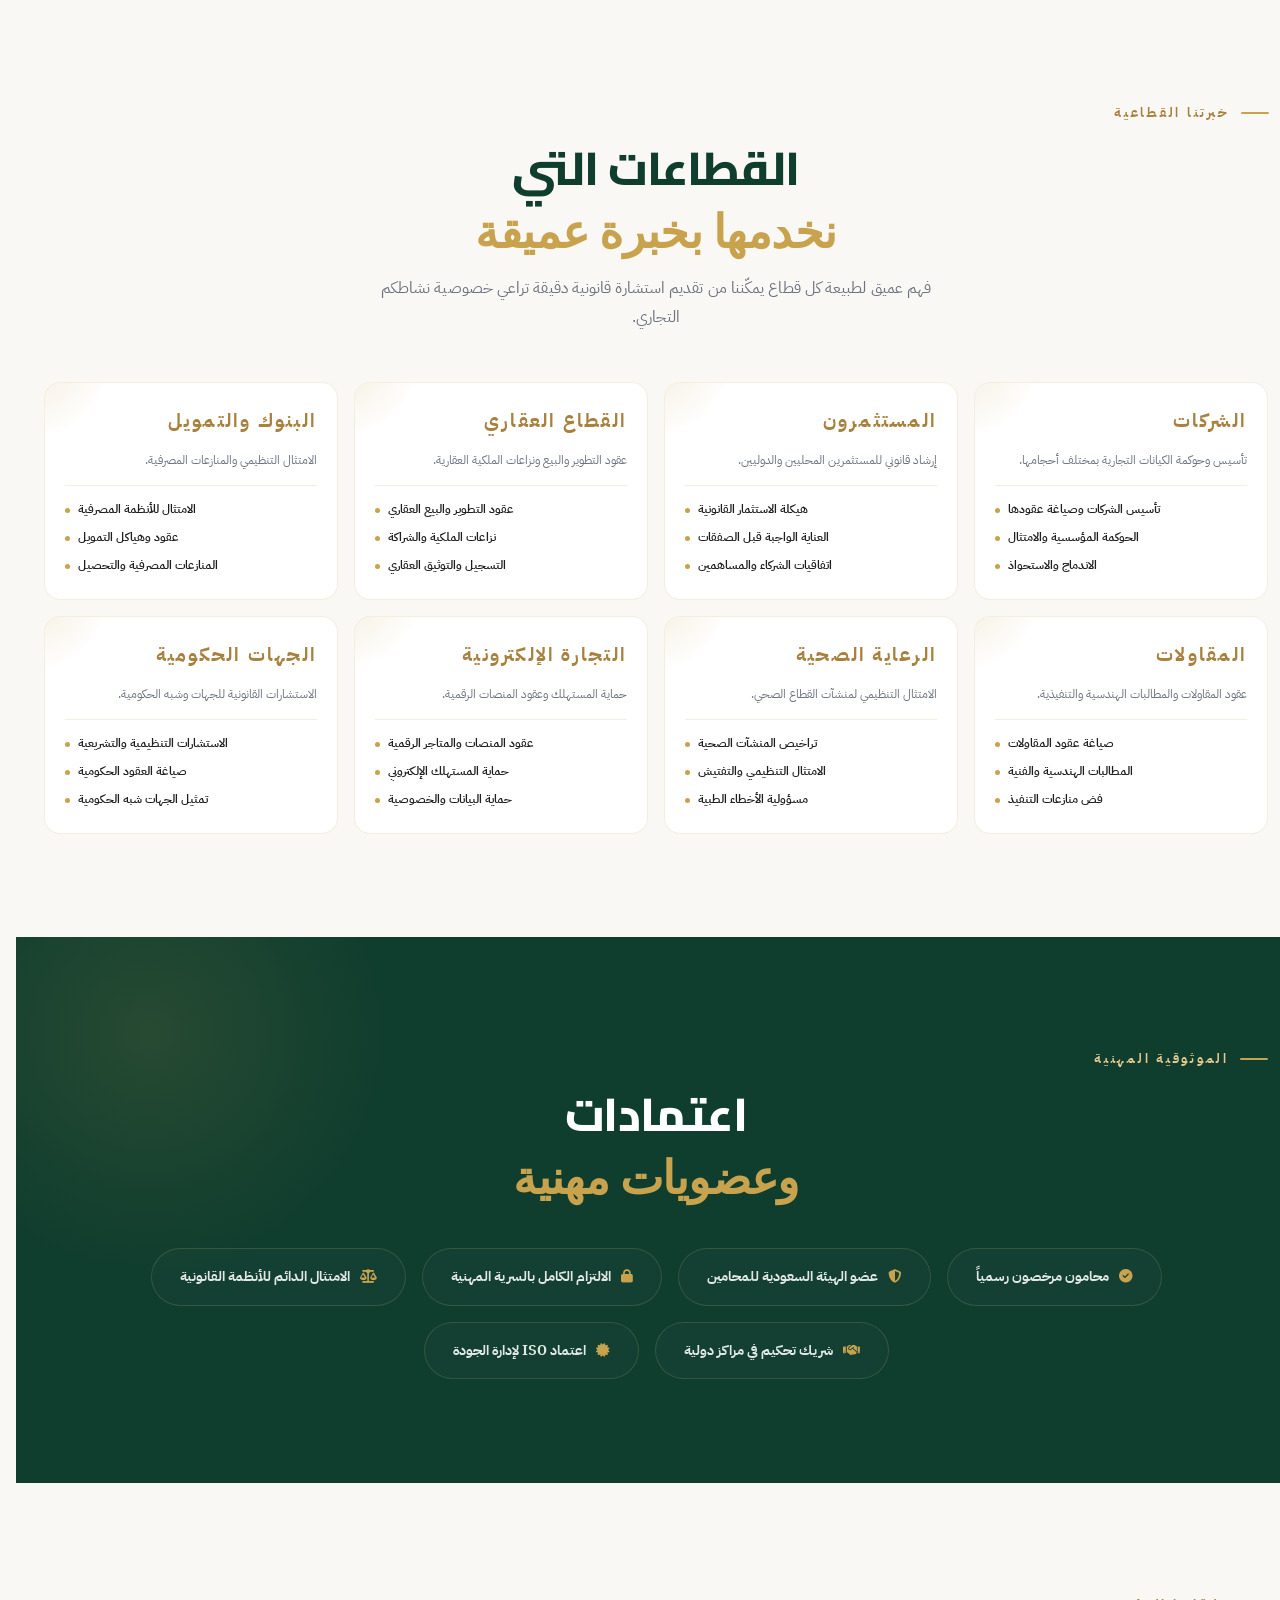
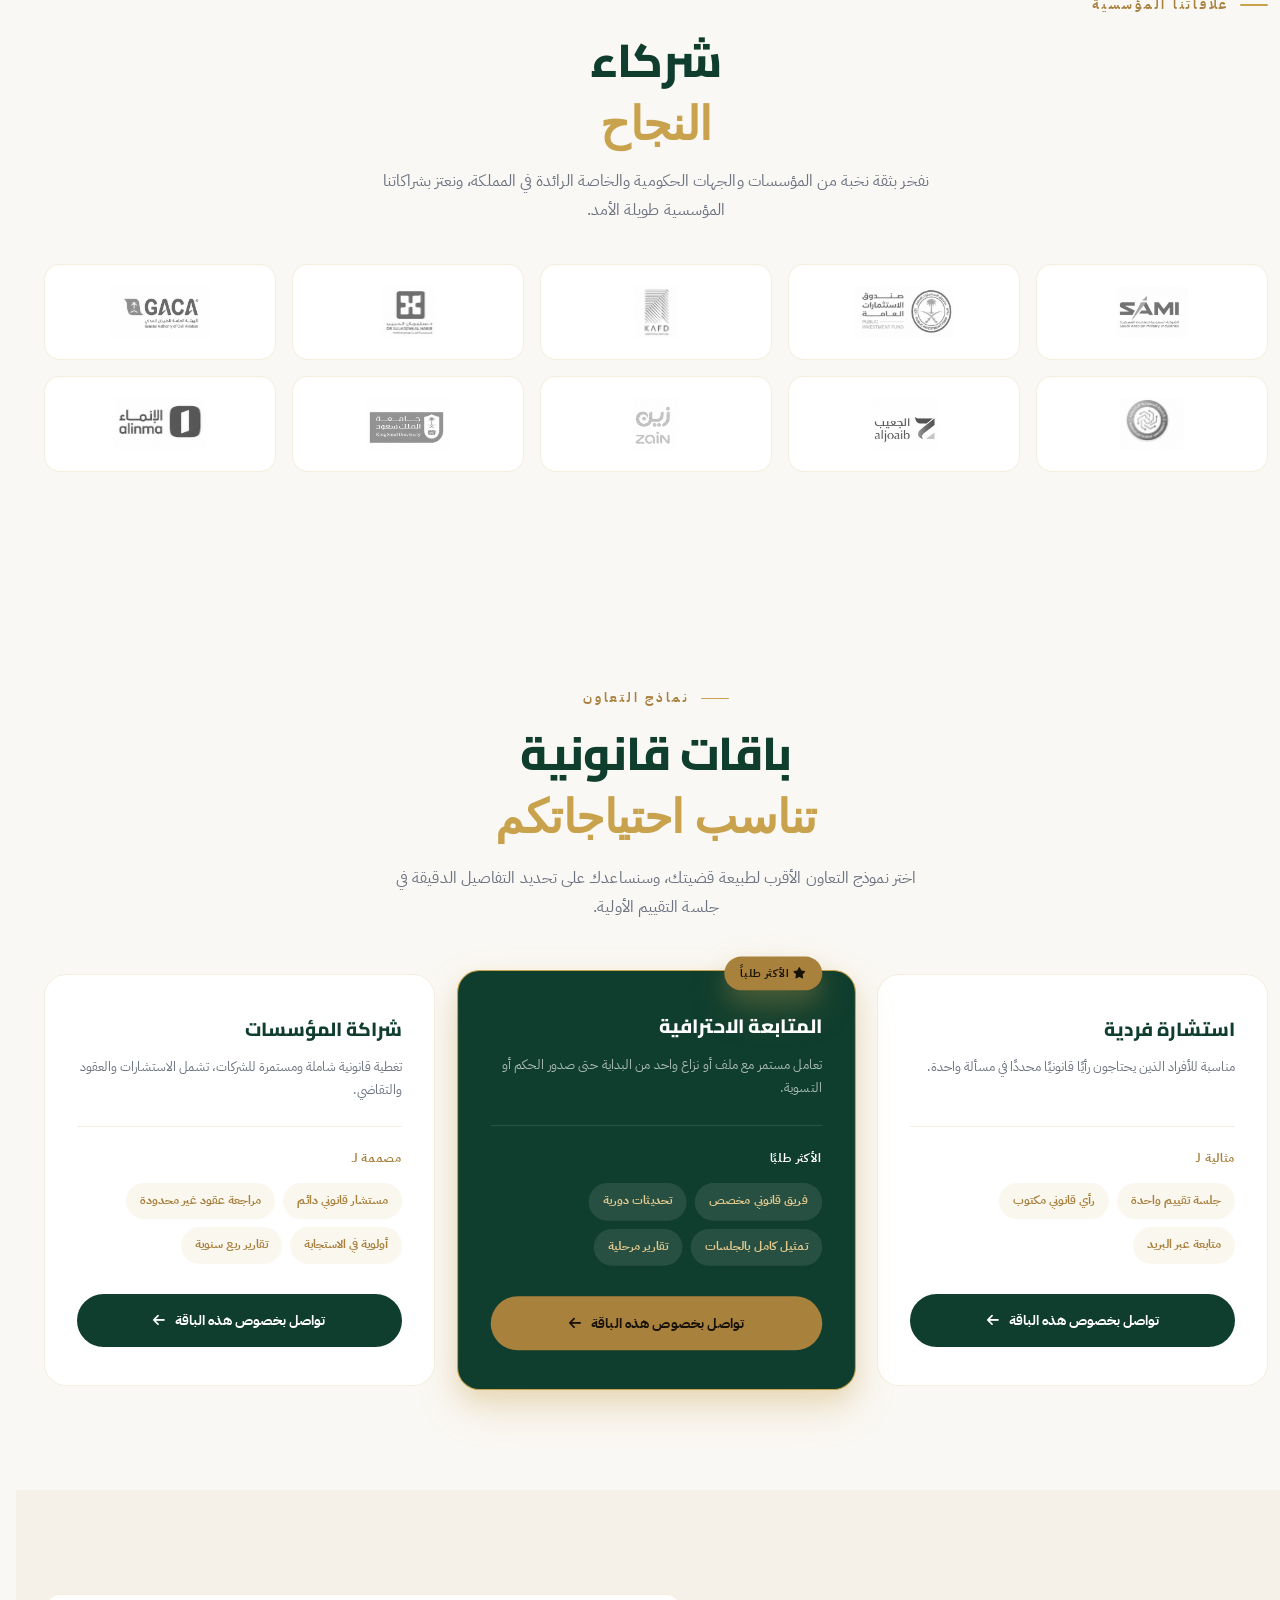
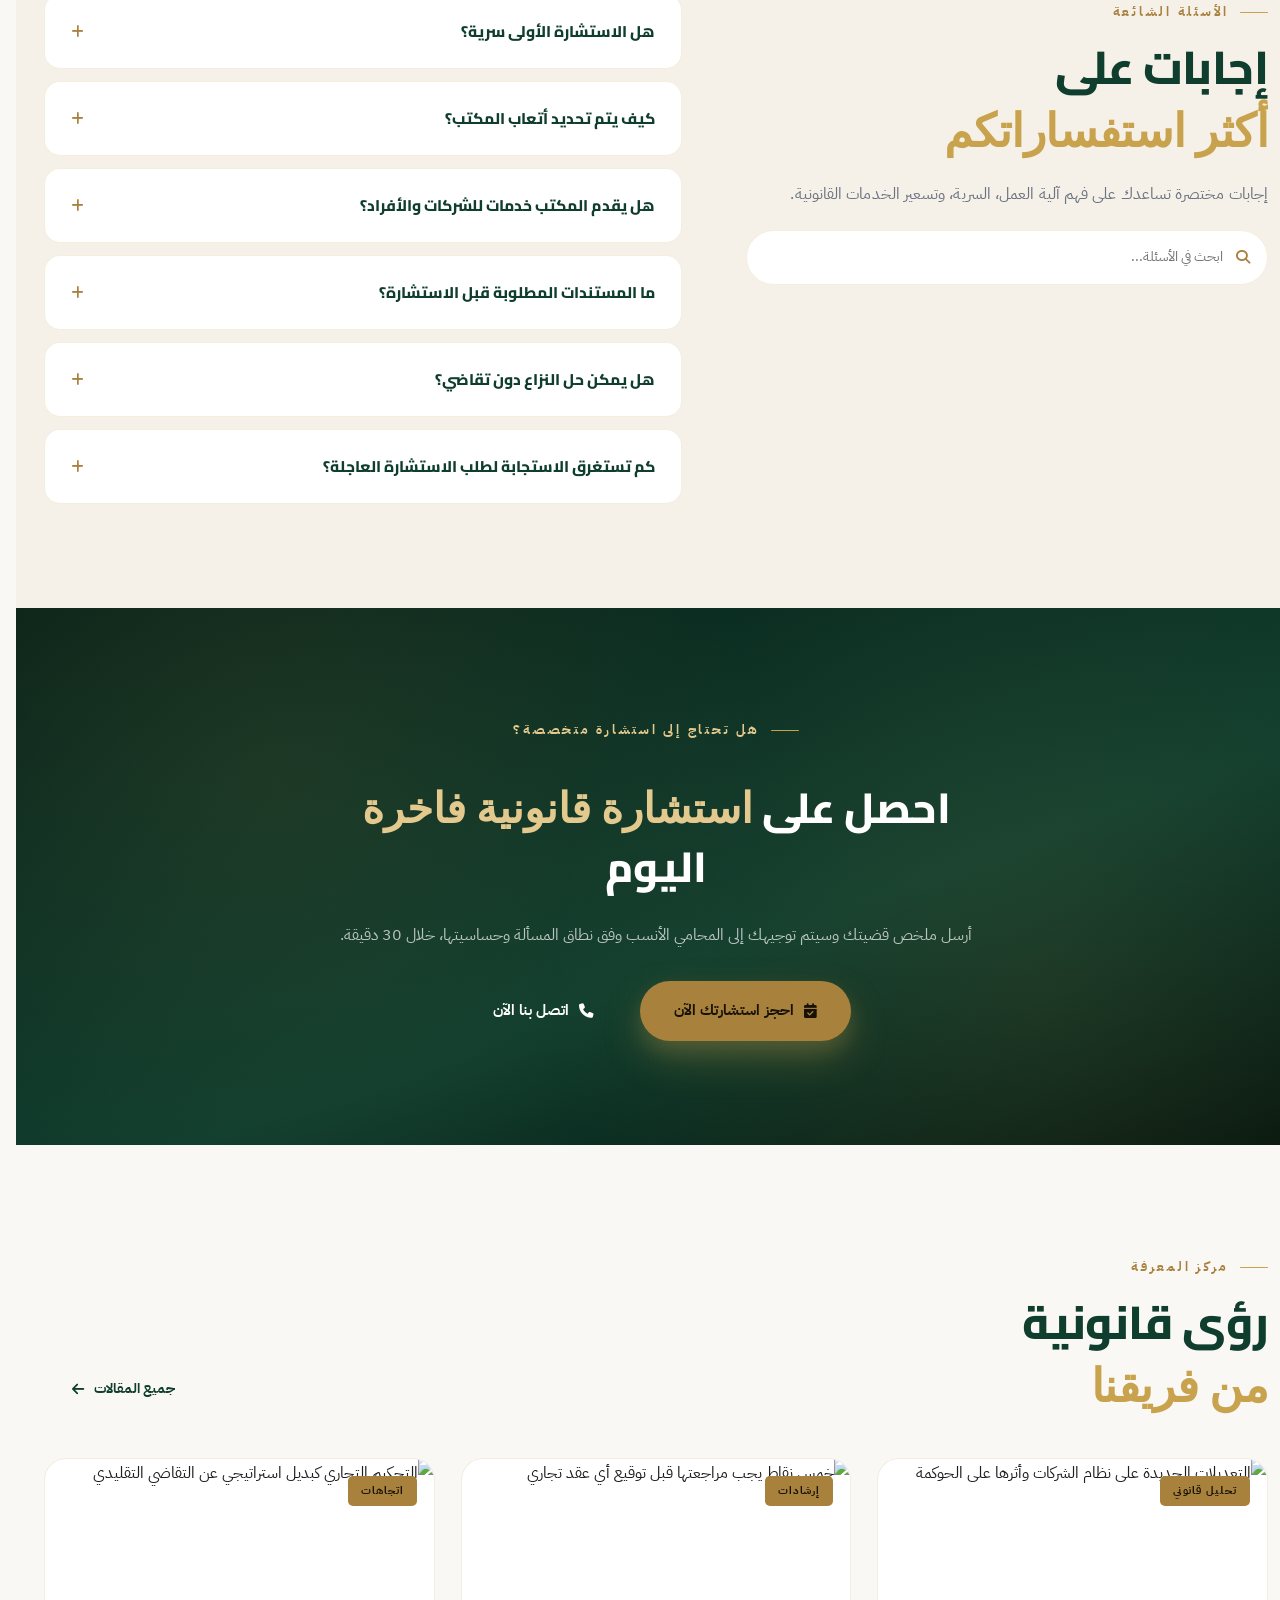
==== commit a03c4b7f: "Add files via upload" ====
--- a/index.html
+++ b/index.html
@@ -11,7 +11,7 @@
 <meta name="robots" content="index,follow,max-image-preview:large">
 <link rel="canonical" href="/">
 <meta property="og:type" content="website">
-<meta property="og:locale" content="ar_AR">
+<meta property="og:locale" content="ar_SA">
 <meta property="og:title" content="مكتب رواد القانون | خدمات قانونية فاخرة">
 <meta property="og:description" content="تمثيل قانوني رفيع المستوى للشركات والأفراد بخبرة تتجاوز 20 عاماً.">
 <meta property="og:image" content="https://images.unsplash.com/photo-1497366754035-f200968a6e72?auto=format&fit=crop&w=1600&q=85">
@@ -54,12 +54,12 @@
 <a href="#main" class="skip-link">تخطي إلى المحتوى الرئيسي</a>
 
 <!-- ════════════════ UI PRIMITIVES ════════════════ -->
-<div id="loader" aria-hidden="true">
+<!-- <div id="loader" aria-hidden="true">
   <div class="loader-crest">ع</div>
   <span class="loader-label">رواد القانون</span>
-</div>
-<div id="scroll-progress" aria-hidden="true"></div>
-<div class="mouse-glow" aria-hidden="true"></div>
+</div> -->
+<!-- <div id="scroll-progress" aria-hidden="true"></div>
+<div class="mouse-glow" aria-hidden="true"></div> -->
 
 <!-- Theme init script — prevents FOUC -->
 <script>
@@ -145,24 +145,24 @@
 
   <!-- Floating cards -->
   <div class="float-card float-1" aria-hidden="true">
-    <div class="ico"><i class="fa-solid fa-scale-balanced"></i></div>
+    <div class="ico" style="color: #C8A24D;"><i class="fa-solid fa-scale-balanced"></i></div>
     <div>
-      <strong>+5000</strong>
-      <div style="font-size:11px;color:rgba(255,255,255,.65);font-weight:500">قضية ناجحة</div>
-    </div>
-  </div>
-  <div class="float-card float-3" aria-hidden="true">
+      <strong style="color: white;">+5000</strong>
+      <div style="font-size:11px;color:white;font-weight:500">قضية ناجحة</div>
+    </div>
+  </div>
+  <!-- <div class="float-card float-3" aria-hidden="true">
     <div class="ico"><i class="fa-solid fa-shield-halved"></i></div>
     <div>
       <strong style="color:var(--gold-light)">98%</strong>
       <div style="font-size:11px;color:rgba(255,255,255,.65);font-weight:500">نسبة النجاح</div>
     </div>
-  </div>
+  </div> -->
 
   <div class="hero-body">
     <div class="container">
       <div class="hero-inner">
-        <div class="hero-badge"><span class="dot" aria-hidden="true"></span> مكتب محاماة معتمد — الرياض</div>
+        <!-- <div class="hero-badge"><span class="dot" aria-hidden="true"></span> مكتب محاماة معتمد — الرياض</div> -->
         <h1 class="hero-title">التميّز في <span>المرافعة</span><br>والدقة في الاستشارة</h1>
         <p class="hero-desc">شركة محاماة رائدة تُقدّم حلولاً قانونية متكاملة بمستوى عالٍ من الاحترافية والالتزام.</p>
         <div class="hero-btns">
@@ -174,16 +174,12 @@
           <div><i class="fa-solid fa-user-shield"></i><span>سرية تامة مضمونة</span></div>
         </div>
 
-        <div class="hero-stats" role="list" aria-label="أرقام رئيسية">
-         </div>
-      </div>
-    </div>
-  </div>
-
-  <div class="hero-scroll" aria-hidden="true">
-    <span>مرر للأسفل</span>
-    <div class="hero-scroll-line"></div>
-  </div>
+        
+      </div>
+    </div>
+  </div>
+
+
 </section>
 <!-- ════════════════ URGENT REQUEST (overlapping) ════════════════ -->
 <section id="urgent-request" aria-labelledby="urgent-heading">
@@ -264,7 +260,7 @@
           <button class="tab-btn" data-tab="values" role="tab" aria-selected="false">قيمنا</button>
           <button class="tab-btn" data-tab="philosophy" role="tab" aria-selected="false">فلسفة العمل</button>
         </div>
-        <div class="tab-panel" id="aboutTabPanel" role="tabpanel">أن نكون مرجعاً قانونياً رفيعاً في حماية المصالح وإدارة النزاعات، عبر حلول قانونية دقيقة تعكس أعلى معايير النزاهة والاحتراف والسرية.</div>
+        <div class="tab-panel" id="aboutTabPanel" style="color: black;" role="tabpanel">أن نكون مرجعاً قانونياً رفيعاً في حماية المصالح وإدارة النزاعات، عبر حلول قانونية دقيقة تعكس أعلى معايير النزاهة والاحتراف والسرية.</div>
 
         <div class="about-features">
           <div class="afeat"><div class="afeat-icon"><i class="fa-solid fa-scale-balanced" aria-hidden="true"></i></div><div><div class="afeat-title">خبرة شاملة</div><div class="afeat-sub">في مختلف فروع القانون</div></div></div>
@@ -277,7 +273,7 @@
   </div>
 </section>
 <!-- ════════════════ TIMELINE ════════════════ -->
-<section id="timeline" aria-labelledby="timeline-heading">
+<!-- <section id="timeline" aria-labelledby="timeline-heading">
   <div class="container">
     <div class="tl-head rv">
       <div class="eyebrow wh" style="margin-bottom:14px;justify-content:center">مسيرتنا المهنية</div>
@@ -291,7 +287,7 @@
       <div class="tl-item rv" style="transition-delay:.5s"><div class="tl-card"><div class="tl-year">2026</div><div class="tl-title">منظومة رقمية</div><div class="tl-desc">تحسين تجربة العملاء عبر متابعة ملفات آمنة ومؤشرات أداء واضحة.</div></div><div class="tl-dot-wrap"><div class="tl-dot"></div></div><div></div></div>
     </div>
   </div>
-</section>
+</section> -->
 <!-- ════════════════ MANAGING PARTNER ════════════════ -->
 <section id="partner" aria-labelledby="partner-heading">
   <div class="container">
@@ -384,7 +380,7 @@
     <div class="cases-header">
       <div>
         <div class="eyebrow wh rv" style="margin-bottom:14px">دراسات الحالة</div>
-        <h2 id="cases-heading" class="section-title wh rv" style="transition-delay:.1s">نتائج تتحدث<br><em>عن نفسها</em></h2>
+        <h2 id="cases-heading" class="section-title wh rv" style="color: #0F3D2E; transition-delay:.1s ;"">نتائج تتحدث<br><em>عن نفسها</em></h2>
       </div>
     </div>
     <div class="pfilter rv" style="transition-delay:.15s" id="cfilter" role="group" aria-label="تصفية دراسات الحالة">
@@ -623,7 +619,7 @@
       <img id="insight-img" src="" alt="" class="pmodal-img">
       <div class="pmodal-img-ov" aria-hidden="true"></div>
       <div class="pmodal-img-body">
-        <span class="insight-modal-cat" id="insight-modal-cat"></span>
+        <span class="pmodal-cat" id="insight-modal-cat"></span>
         <h2 class="pmodal-title" id="insight-modal-title"></h2>
         <div class="insight-modal-meta" id="insight-modal-meta"></div>
       </div>
@@ -697,7 +693,7 @@
         <div class="pmodal-cat" id="pmodal2-cat"></div>
         <h2 class="pmodal-title" id="pmodal2-title"></h2>
       </div>
-      <span id="pmodal2-icon" style="position:absolute;top:22px;left:22px;width:52px;height:52px;border-radius:50%;background:rgba(255,255,255,.92);color:var(--primary);display:grid;place-items:center;font-size:20px;box-shadow:var(--shadow-md)"></span>
+      <span id="pmodal2-icon" style="position:absolute;top:22px;right:22px;width:52px;height:52px;border-radius:50%;background:rgba(255,255,255,.92);color:var(--primary);display:grid;place-items:center;font-size:20px;box-shadow:var(--shadow-md)"></span>
     </div>
     <div class="pmodal-body">
       <div class="pmodal-grid">
--- a/style.css
+++ b/style.css
@@ -63,7 +63,7 @@
 
   /* Gradients */
   --grad-navy: linear-gradient(160deg,#072118 0%,#0F3D2E 60%,#04140D 100%);
-  --grad-gold: linear-gradient(135deg,#A8813C 0%,#DEC084 50%,#C9A75D 100%);
+  --grad-gold: #A8813C ;
   --grad-line: linear-gradient(90deg,transparent 0%,var(--gold) 50%,transparent 100%);
 
   /* Container */
@@ -235,14 +235,11 @@
 
 /* ════════════════════════════════════════════════════════════════
    8. HERO SECTION
-════════════════════════════════════════════════════════════════ */
-#hero{position:relative;min-height:100vh;display:flex;align-items:center;overflow:hidden;background:var(--primary-deep)}
-.hero-bg{position:absolute;inset:0;background-image:url('https://images.unsplash.com/photo-1521587760476-6c12a4b040da?auto=format&fit=crop&w=1800&q=80');background-size:cover;background-position:center;transform:scale(1.06);animation:heroZoom 24s ease-in-out infinite alternate;filter:saturate(.95) brightness(.94)}
+════════════════════════════════════════════════════════════════ */#hero{min-height:100svh;display:grid;align-items:center;isolation:isolate;padding:150px 0 92px;background:#061a14;color:#fff;overflow:hidden}
+.hero-bg,.hero-overlay,.hero-grid,.hero-seal{position:absolute;inset:0;z-index:-3}.hero-bg{background:linear-gradient(90deg,rgba(5,22,16,.92),rgba(5,22,16,.66)),url('https://images.unsplash.com/photo-1521587760476-6c12a4b040da?auto=format&fit=crop&w=1800&q=80') center/cover no-repeat;transform:scale(1.06);transform-origin:center}.hero-overlay{z-index:-2;background:radial-gradient(circle at 72% 42%,rgba(215,181,109,.18),transparent 32vw),linear-gradient(180deg,transparent 74%,var(--paper) 100%)}.hero-grid{z-index:-1;opacity:.25;background-image:linear-gradient(rgba(255,255,255,.07) 1px,transparent 1px),linear-gradient(90deg,rgba(255,255,255,.07) 1px,transparent 1px);background-size:58px 58px}.hero-seal{inset:auto 8vw 14vh auto;width:320px;height:320px;border:1px solid rgba(215,181,109,.24);border-radius:50%;opacity:.42}.hero-seal::before,.hero-seal::after{content:"";position:absolute;inset:28px;border:1px solid rgba(215,181,109,.18);border-radius:50%}.hero-seal::after{inset:70px}
 @keyframes heroZoom{from{transform:scale(1.06)}to{transform:scale(1.01)}}
 
-.hero-overlay{position:absolute;inset:0;background:radial-gradient(circle at 18% 22%,rgba(200,162,77,.18),transparent 26%),linear-gradient(90deg,rgba(7,33,24,.96) 0%,rgba(7,33,24,.78) 50%,rgba(7,33,24,.18)),linear-gradient(0deg,rgba(7,33,24,.95),transparent 44%)}
-
-.hero-grid{position:absolute;inset:0;background-image:linear-gradient(rgba(255,255,255,.045) 1px,transparent 1px),linear-gradient(90deg,rgba(255,255,255,.03) 1px,transparent 1px);background-size:90px 90px;mask-image:linear-gradient(180deg,transparent,black 20%,black 78%,transparent);pointer-events:none;opacity:.5}
+
 
 .hero-seal{position:absolute;left:50%;top:50%;width:680px;height:680px;margin:-340px 0 0 -340px;border:1px solid rgba(200,162,77,.13);border-radius:50%;pointer-events:none;animation:sealSpin 100s linear infinite}
 .hero-seal::before,.hero-seal::after{content:"";position:absolute;border-radius:50%;border-style:solid}
@@ -277,9 +274,28 @@
 .hstat-lbl{font-size:12px;color:rgba(255,255,255,.65);margin-top:9px;font-weight:600;letter-spacing:.02em}
 
 /* Floating cards */
-.float-card{position:absolute;background:rgba(255,255,255,.08);backdrop-filter:blur(14px);border:1px solid rgba(200,162,77,.22);border-radius:var(--r-md);padding:14px 18px;color:#fff;font-size:13px;font-weight:700;display:flex;align-items:center;gap:10px;box-shadow:var(--shadow-lg)}
-.float-card .ico{width:36px;height:36px;border-radius:50%;display:grid;place-items:center;background:var(--grad-gold);color:#072118}
-.float-1{top:30%;left:5%;animation:floatY 5s ease-in-out infinite}
+.float-card{position: absolute;
+    z-index: 1;
+    display: flex;
+    align-items: center;
+    gap: 12px;
+    padding: 14px 16px;
+    border-radius: 20px;
+    border: 1px solid rgba(255, 255, 255, .13);
+    background: rgba(255, 255, 255, .10);
+    backdrop-filter: blur(18px);
+    box-shadow: 0 24px 54px rgba(0, 0, 0, .22);}
+.float-card .ico{width: 42px;
+    height: 42px;
+    display: grid;
+    place-items: center;
+    border-radius: 14px;
+    background: rgba(215, 181, 109, .18);
+    color: var(--gold-2);
+}
+.float-1{top:30%;left:5%;animation:floatY 5s ease-in-out infinite; left: 10vw;
+    top: 32vh;
+}}
 .float-2{bottom:18%;left:8%;animation:floatY 5s ease-in-out infinite reverse;animation-delay:1s}
 .float-3{top:38%;right:6%;animation:floatY 6s ease-in-out infinite;animation-delay:.6s}
 @keyframes floatY{0%,100%{transform:translateY(0)}50%{transform:translateY(-14px)}}
@@ -426,7 +442,7 @@
 .industry-card:hover{transform:translateY(-6px);box-shadow:var(--shadow-lg);border-color:var(--gold-hover)}
 .industry-card:hover::before{opacity:1;transform:scale(1.12)}
 .ind-top{display:flex;align-items:center;justify-content:space-between;position:relative;z-index:1;margin-bottom:14px}
-.ind-eyebrow{font-size:10.5px;font-weight:700;letter-spacing:.12em;text-transform:uppercase;color:var(--gold-dark)}
+.ind-eyebrow{font-size:18.5px;font-weight:700;letter-spacing:.12em;text-transform:uppercase;color:var(--gold-dark)}
 .ind-num{display:inline-flex;align-items:center;justify-content:center;min-width:30px;height:24px;padding:0 5px;border-radius:7px;background:var(--gold-ultra);color:var(--gold-dark);font-family:var(--font-num);font-weight:800;font-size:11px}
 .ind-title{font-weight:800;font-size:16px;color:var(--primary);margin-bottom:7px;position:relative;z-index:1}
 .ind-desc{font-size:12px;color:var(--muted);line-height:1.65;position:relative;z-index:1}
@@ -567,7 +583,7 @@
 .tst-track-outer{overflow:hidden;border-radius:var(--r-lg)}
 .tst-track{display:flex;gap:26px;transition:transform .65s var(--ease)}
 .tst-slide{flex:0 0 100%;min-width:0;display:grid;gap:46px;align-items:center;padding:0 8px}
-@media(min-width:1024px){.tst-slide{grid-template-columns:1.05fr .95fr}}
+@media(min-width:1024px){.tst-slide{ grid-template-columns:1.05fr .95fr}}
 .tst-q{position:relative;padding:46px 48px;background:var(--grad-navy);border-radius:var(--r-lg);overflow:hidden;box-shadow:var(--shadow-lg)}
 .tst-q::before{content:"";position:absolute;top:0;right:0;left:0;height:3px;background:var(--grad-gold)}
 .tst-mark{font-family:var(--font-display);font-size:5rem;line-height:1;color:var(--gold);position:absolute;top:18px;right:30px;opacity:.35;font-weight:700}
@@ -910,3 +926,15 @@
 .glow-effect{position:relative}
 .glow-effect::after{content:"";position:absolute;inset:-1px;border-radius:inherit;background:var(--grad-gold);z-index:-1;filter:blur(18px);opacity:.5;transition:opacity .35s}
 .glow-effect:hover::after{opacity:.85}
+
+.hdr-cta, .btn-primary, .btn-ghost, .btn-outline, .urgent-submit, .btn-next, .btn-submit, .newsletter-btn, .pkg-cta {
+    display: inline-flex;
+    align-items: center;
+    justify-content: center;
+    gap: 10px;
+    border: 0;
+    border-radius: 999px;
+    font-weight: 900;
+    white-space: nowrap;
+    transition: transform .22s var(--ease), box-shadow .22s var(--ease), background .22s var(--ease), color .22s var(--ease);
+}
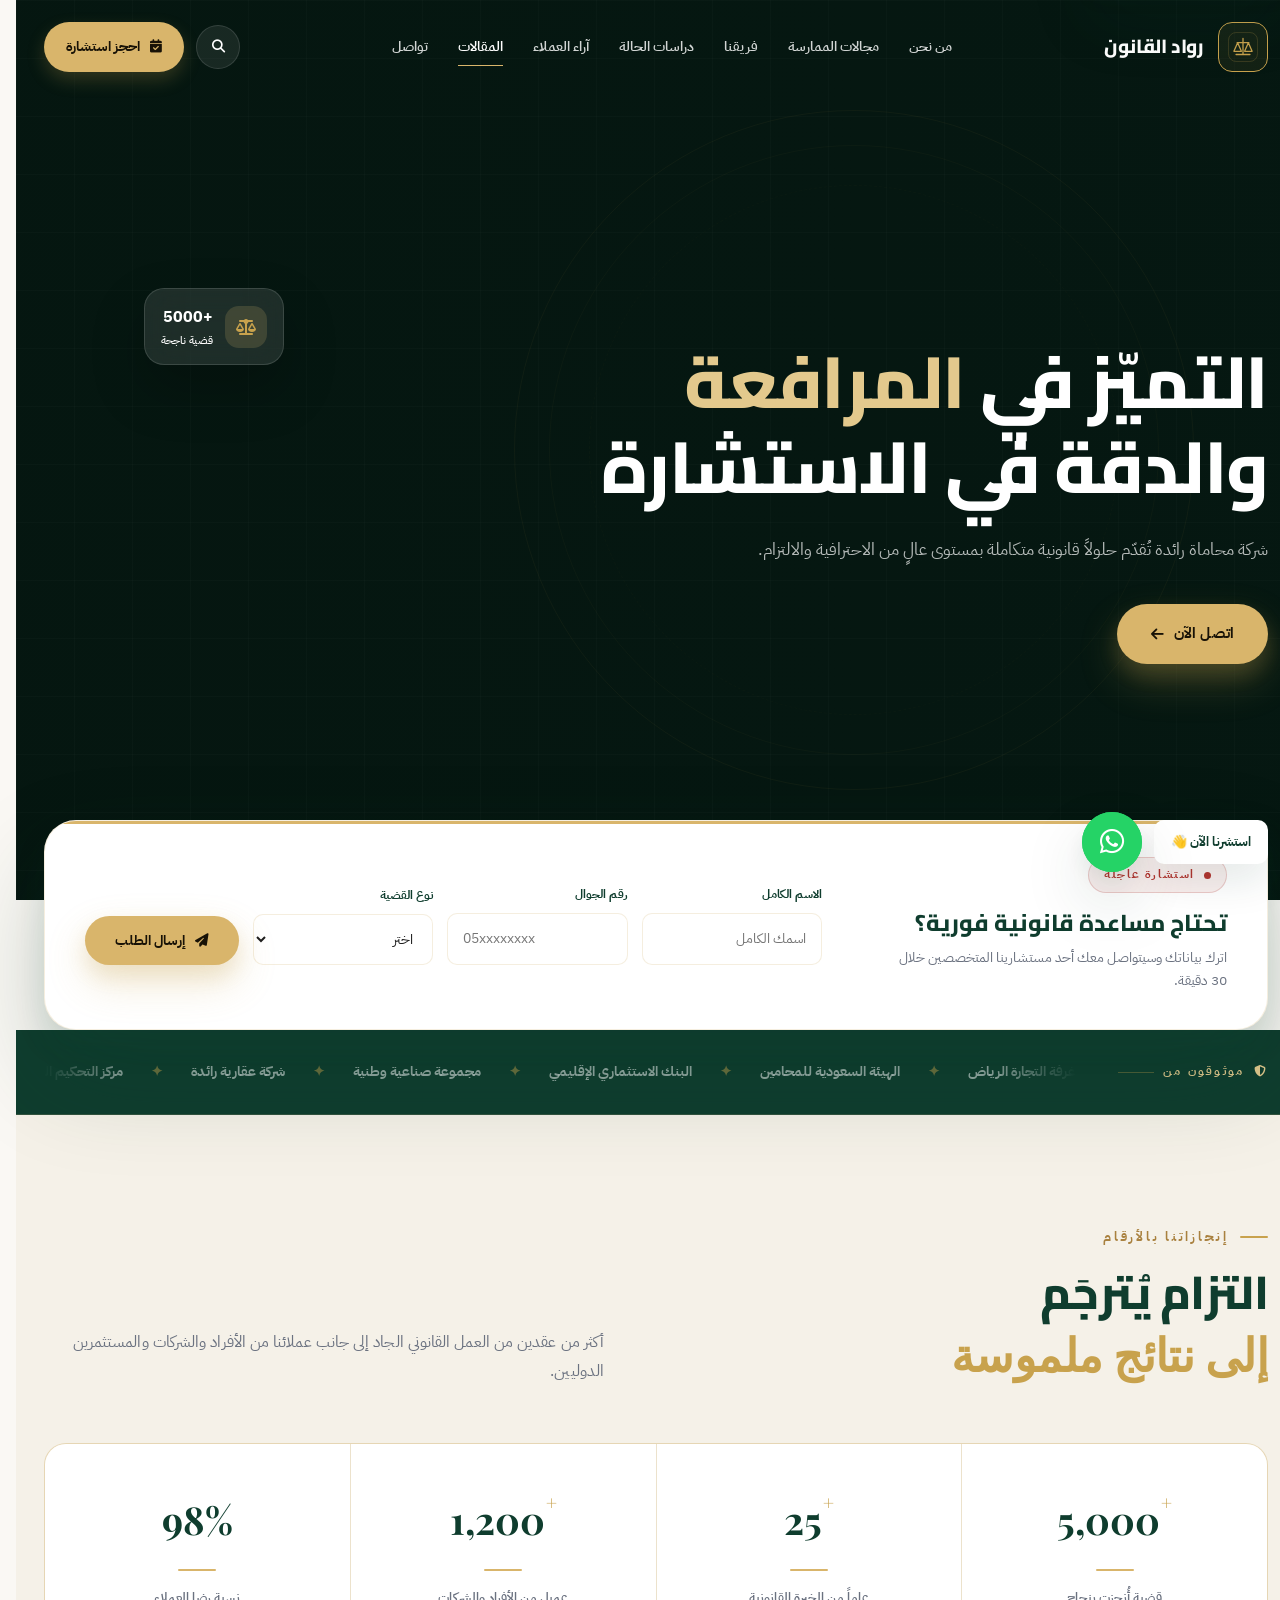
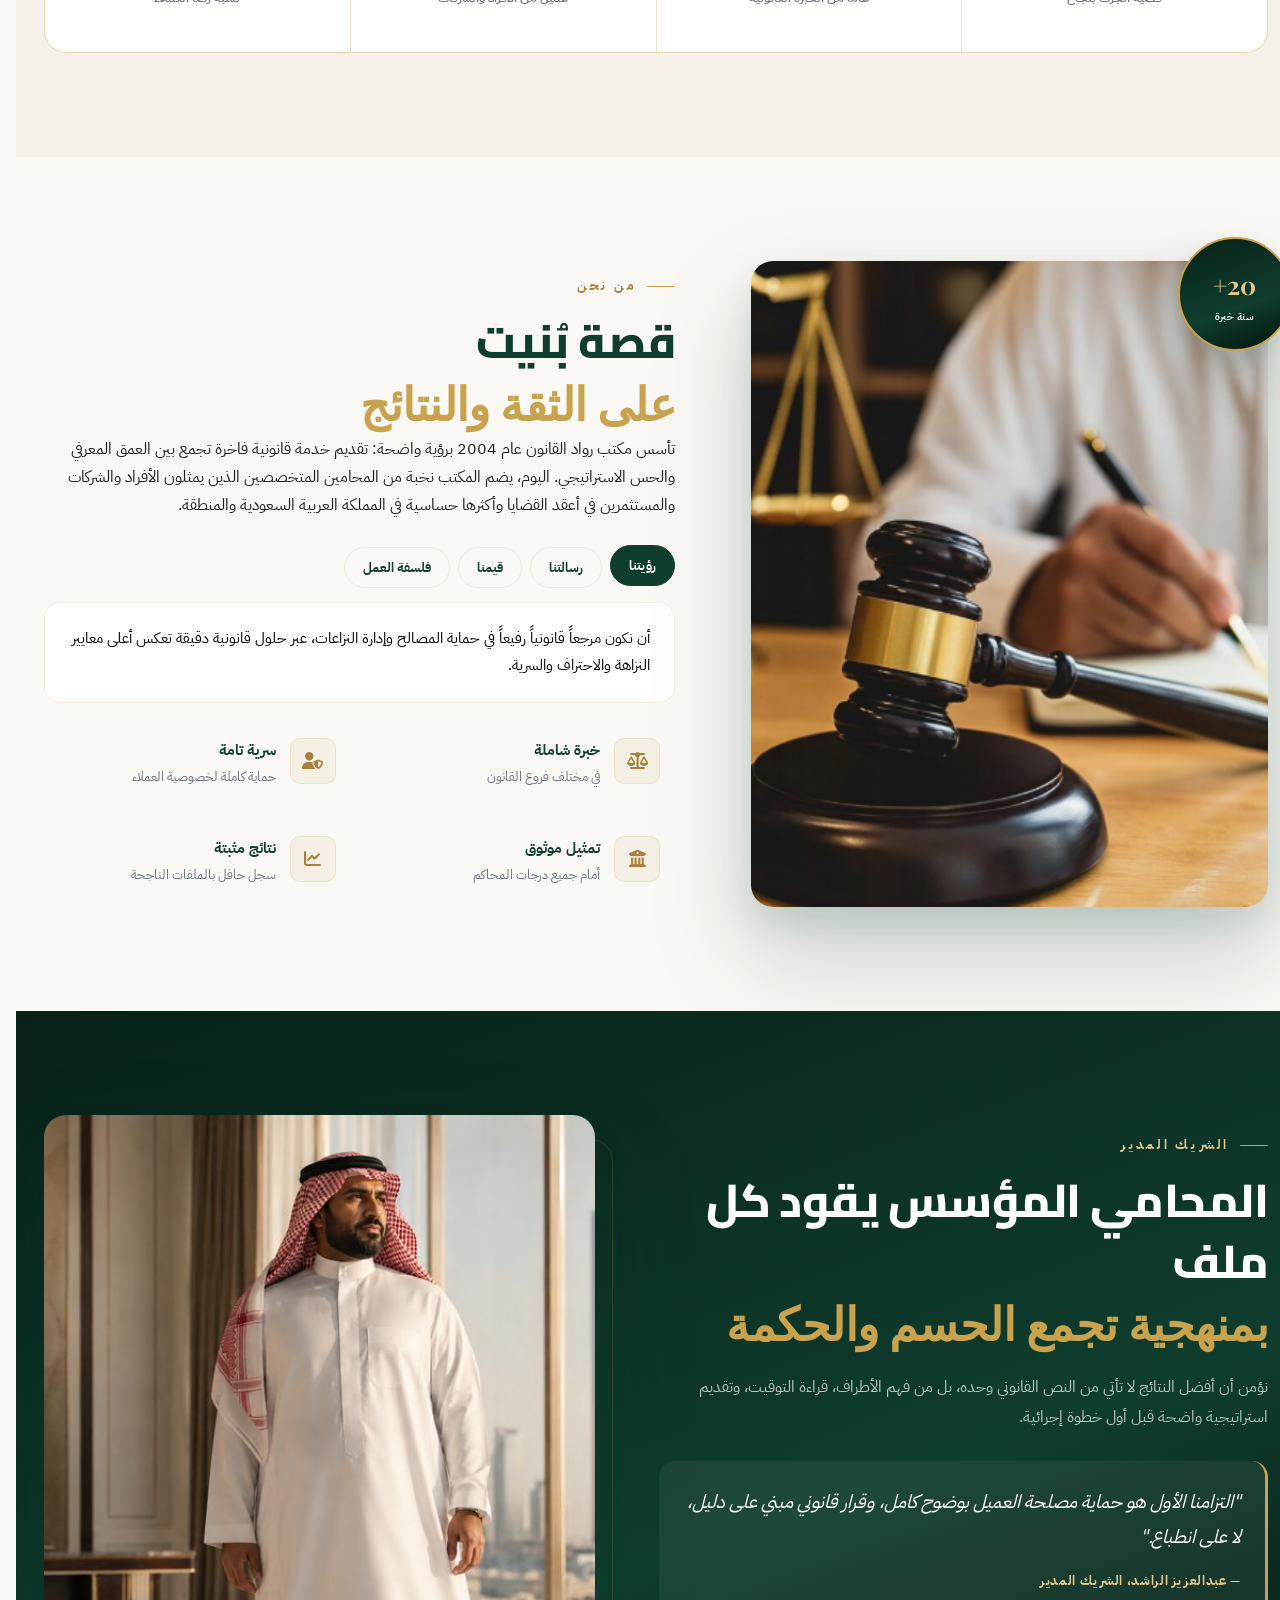
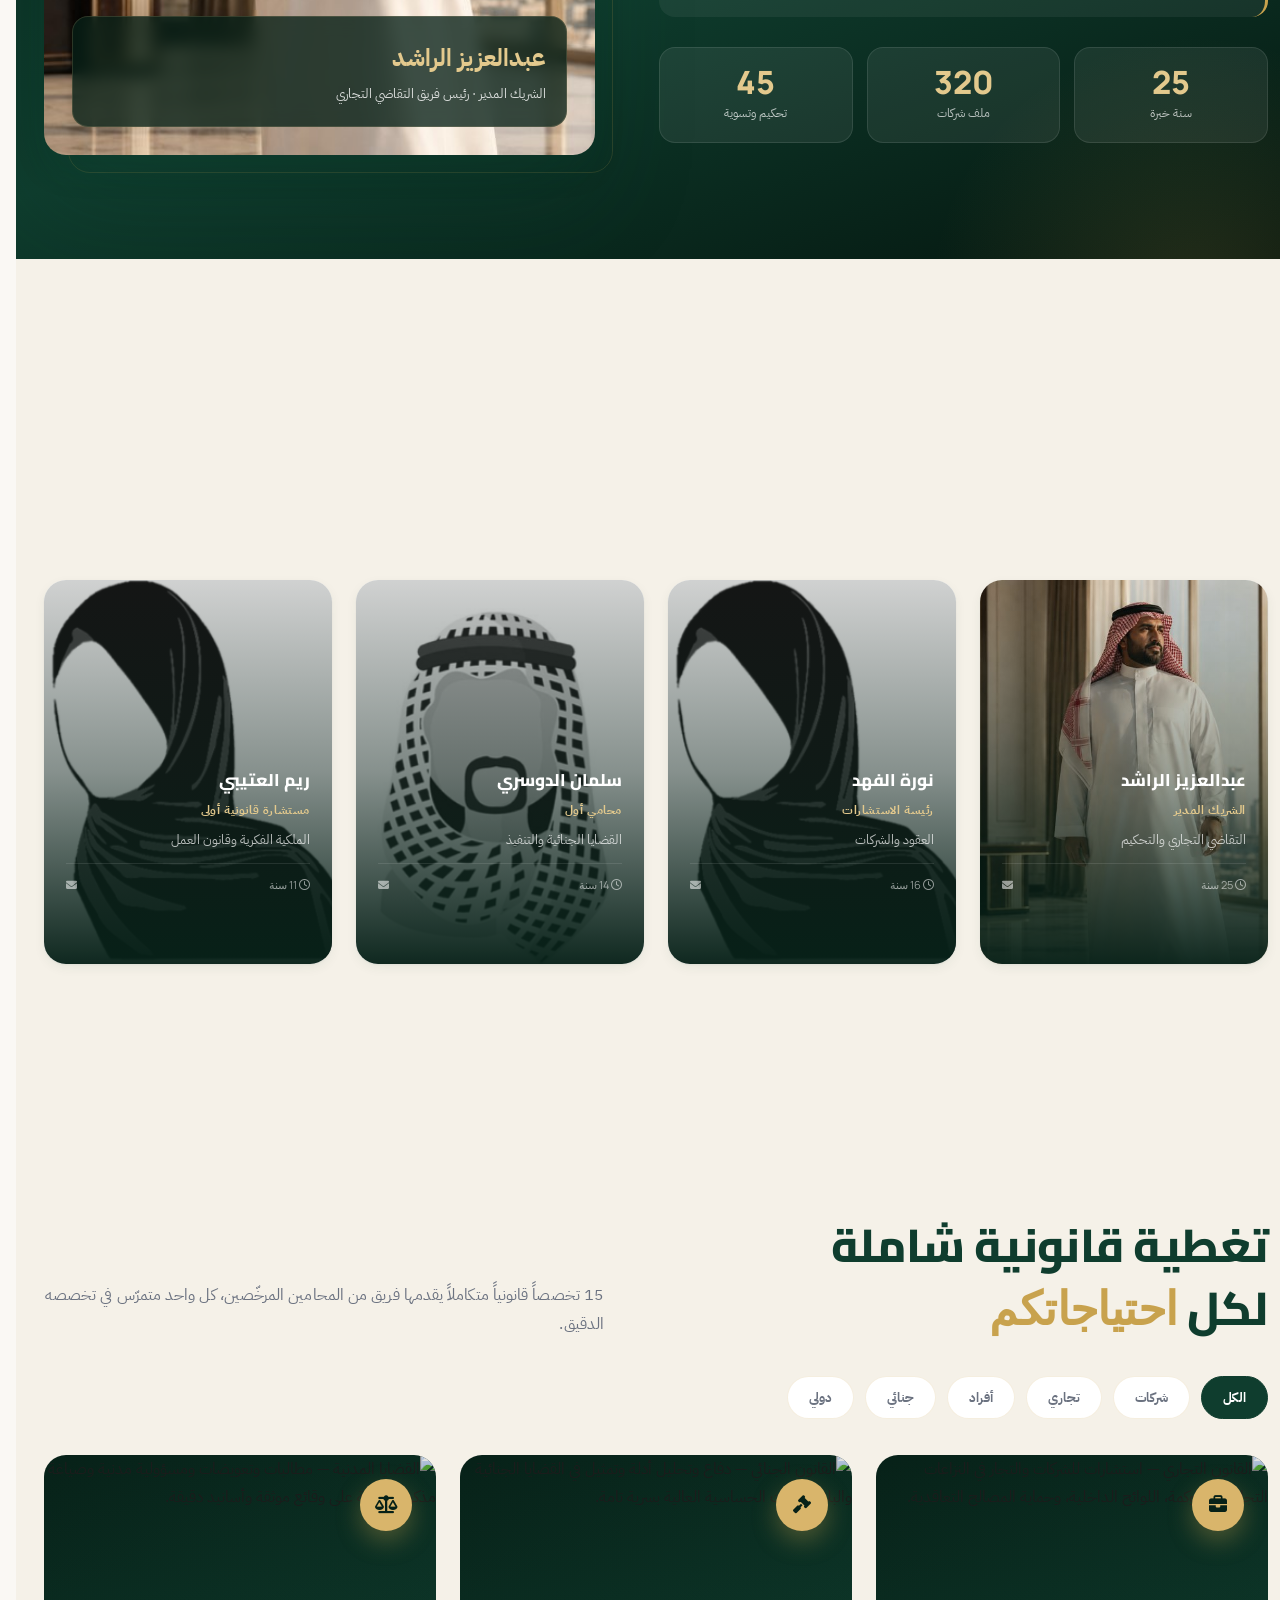
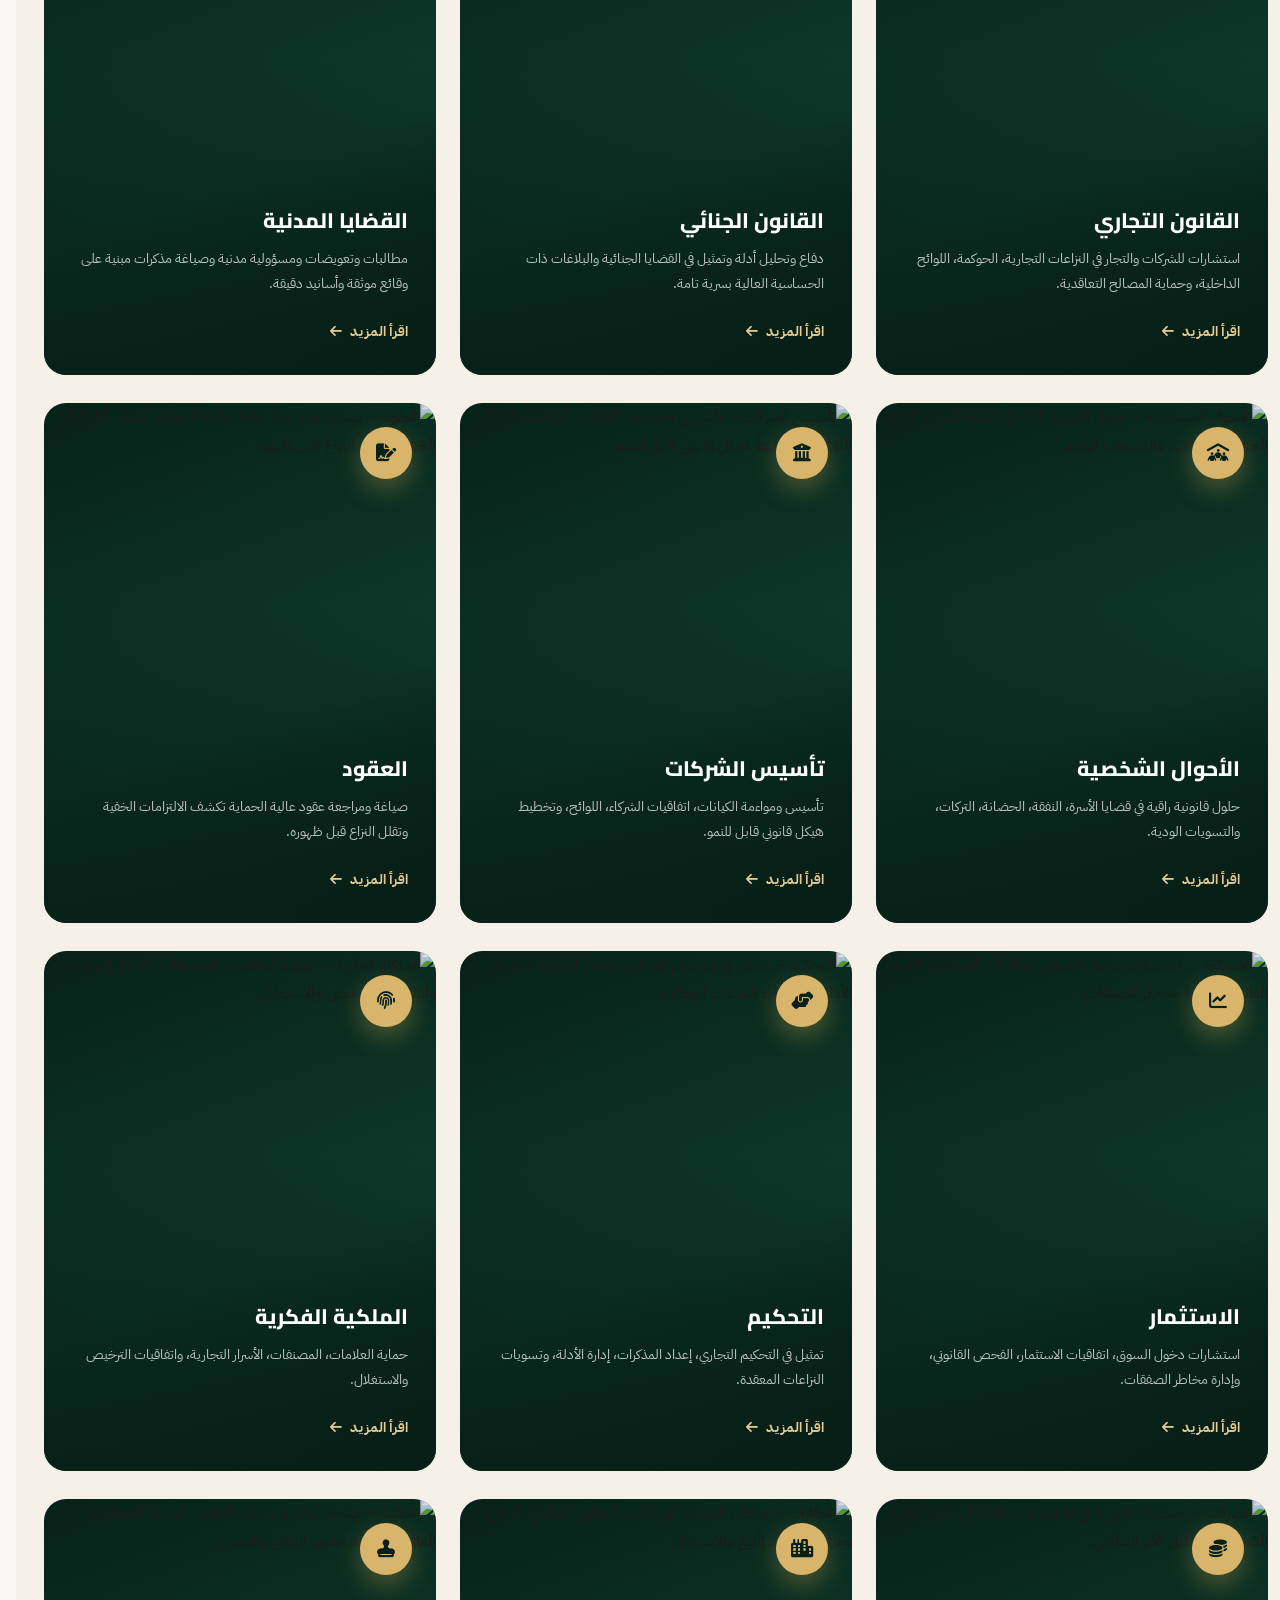
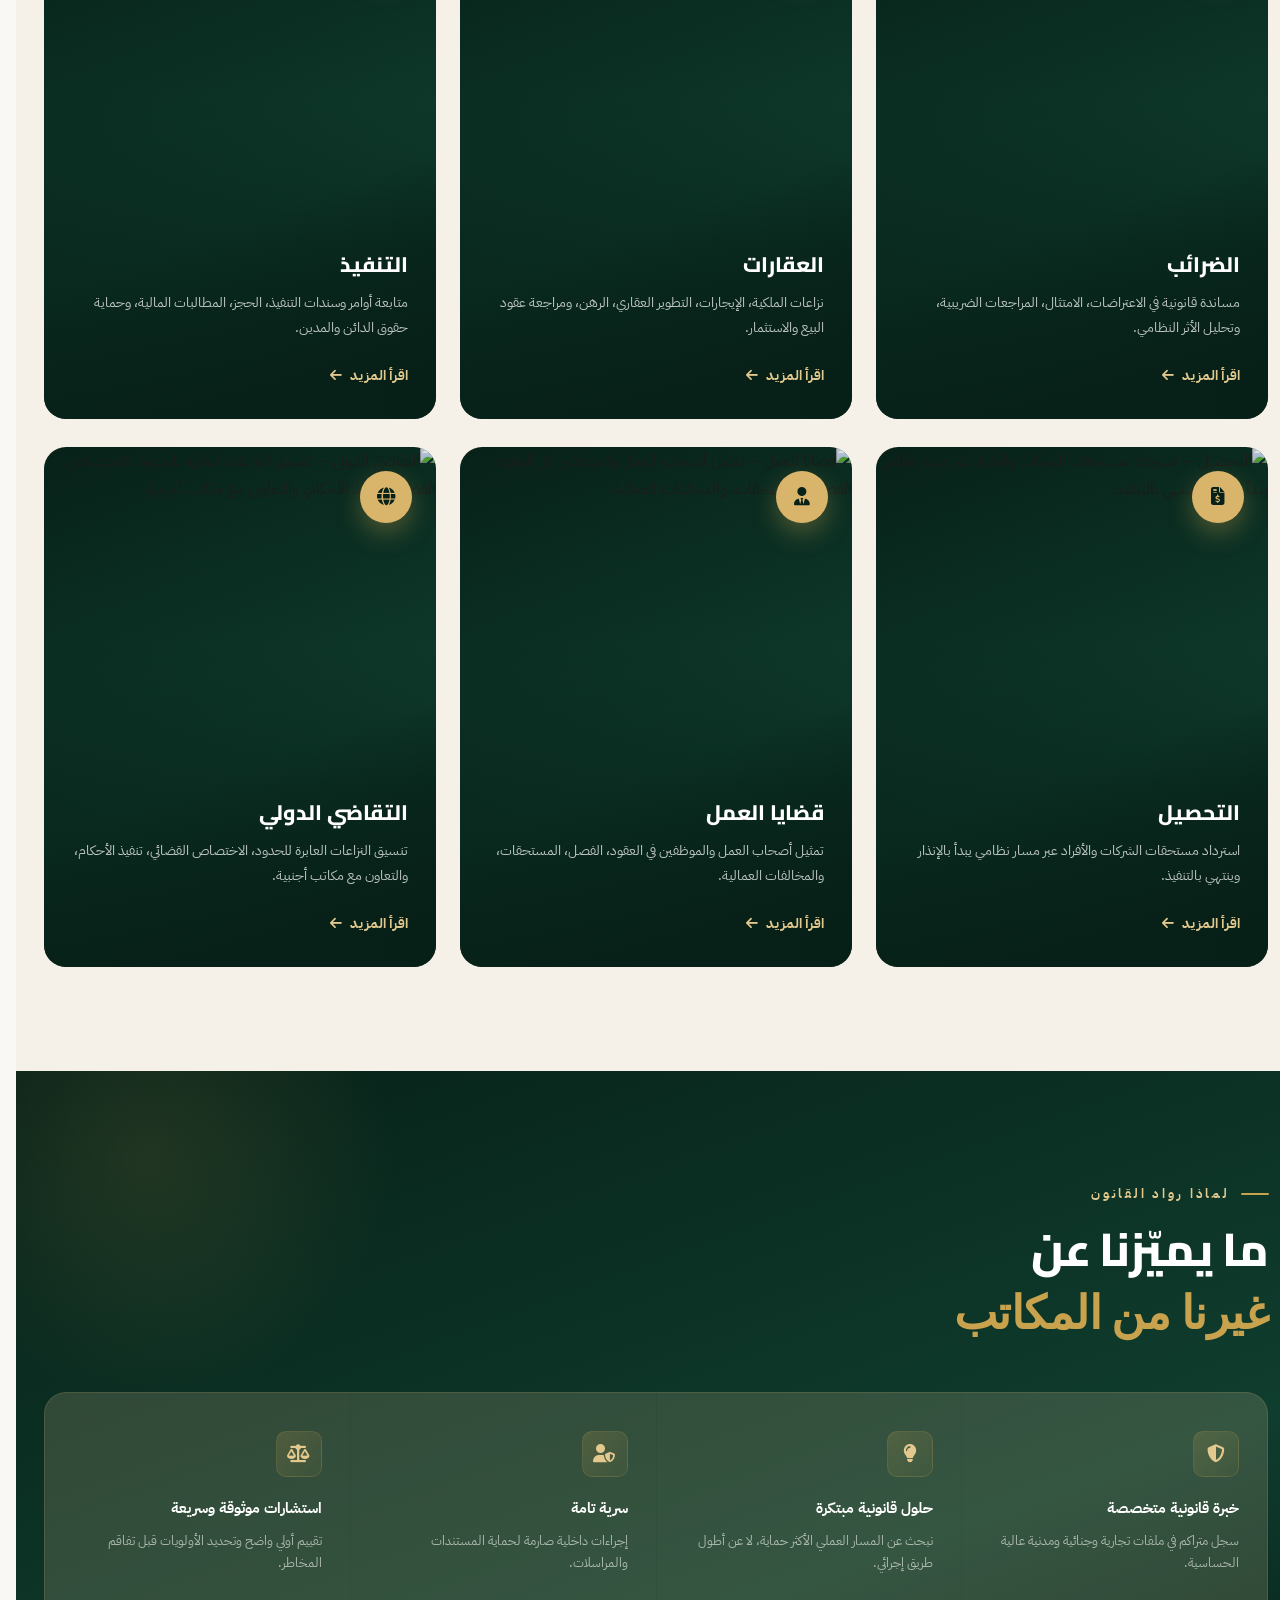
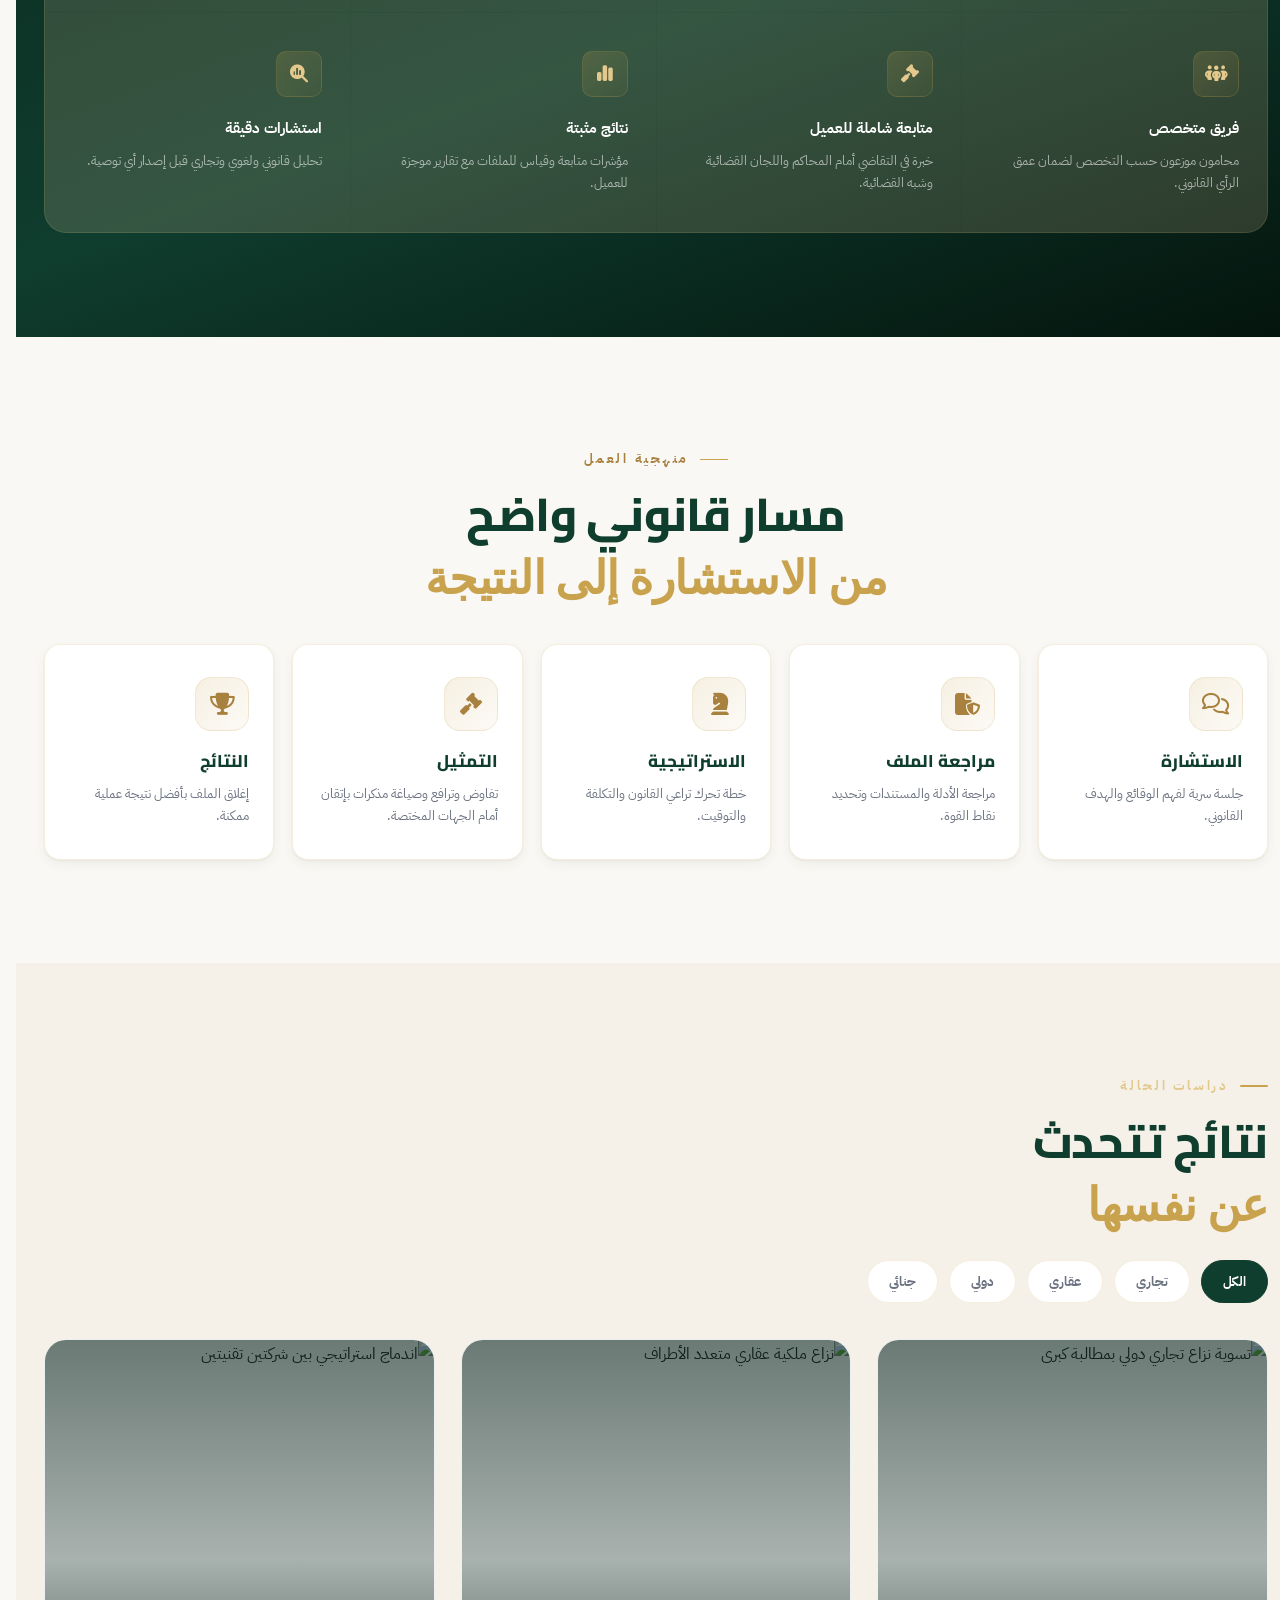
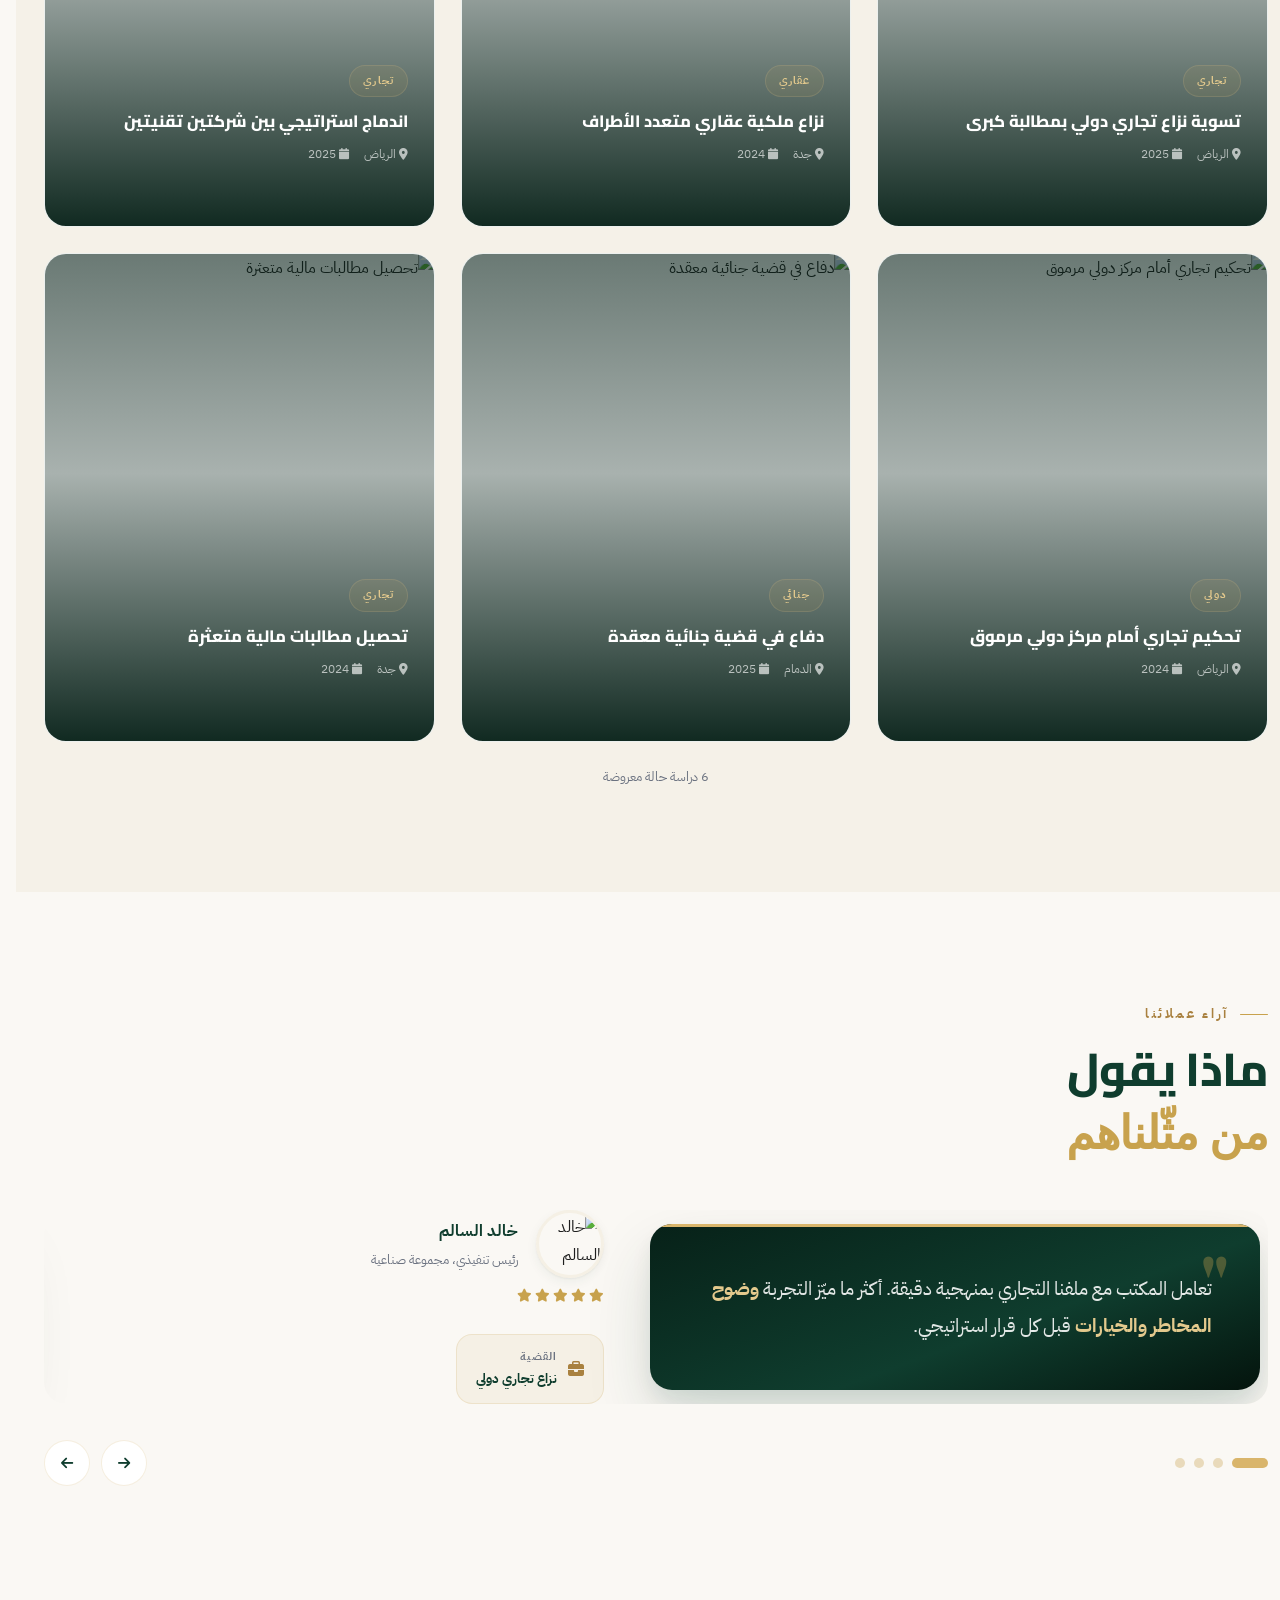
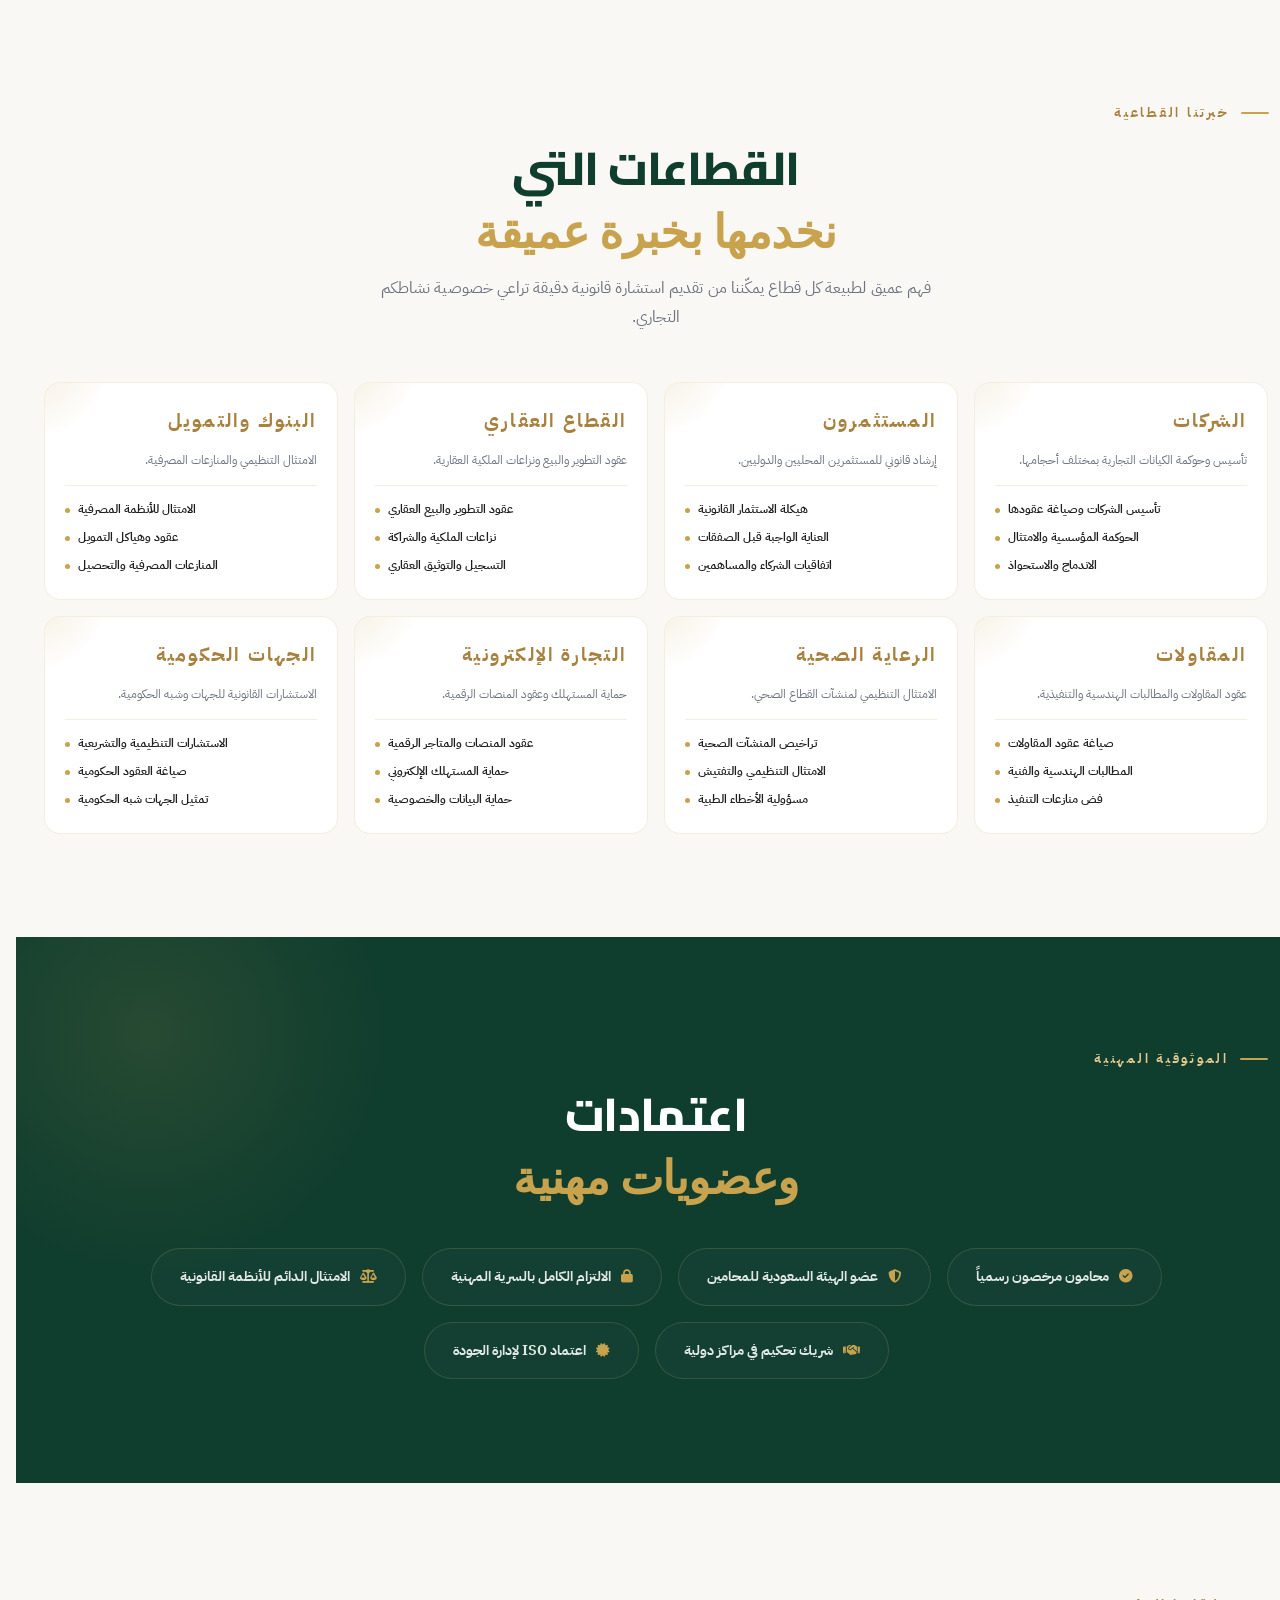
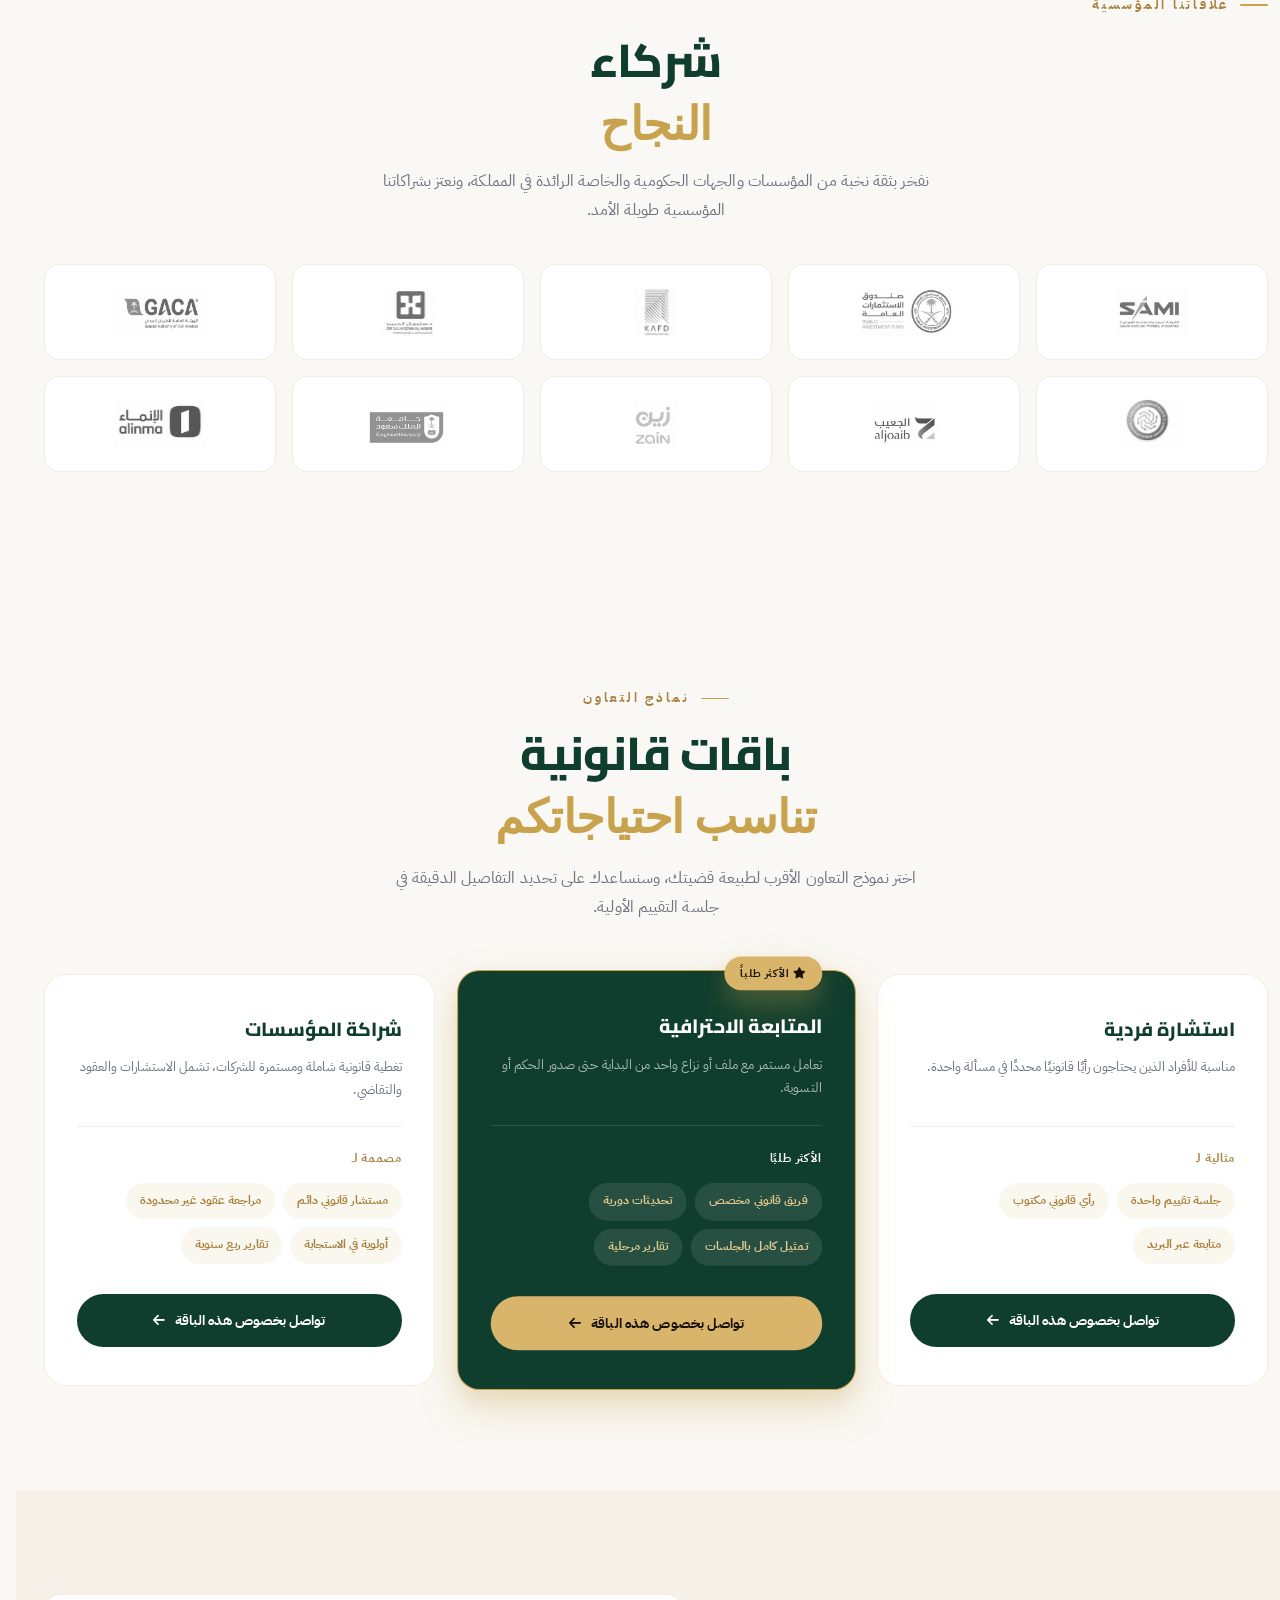
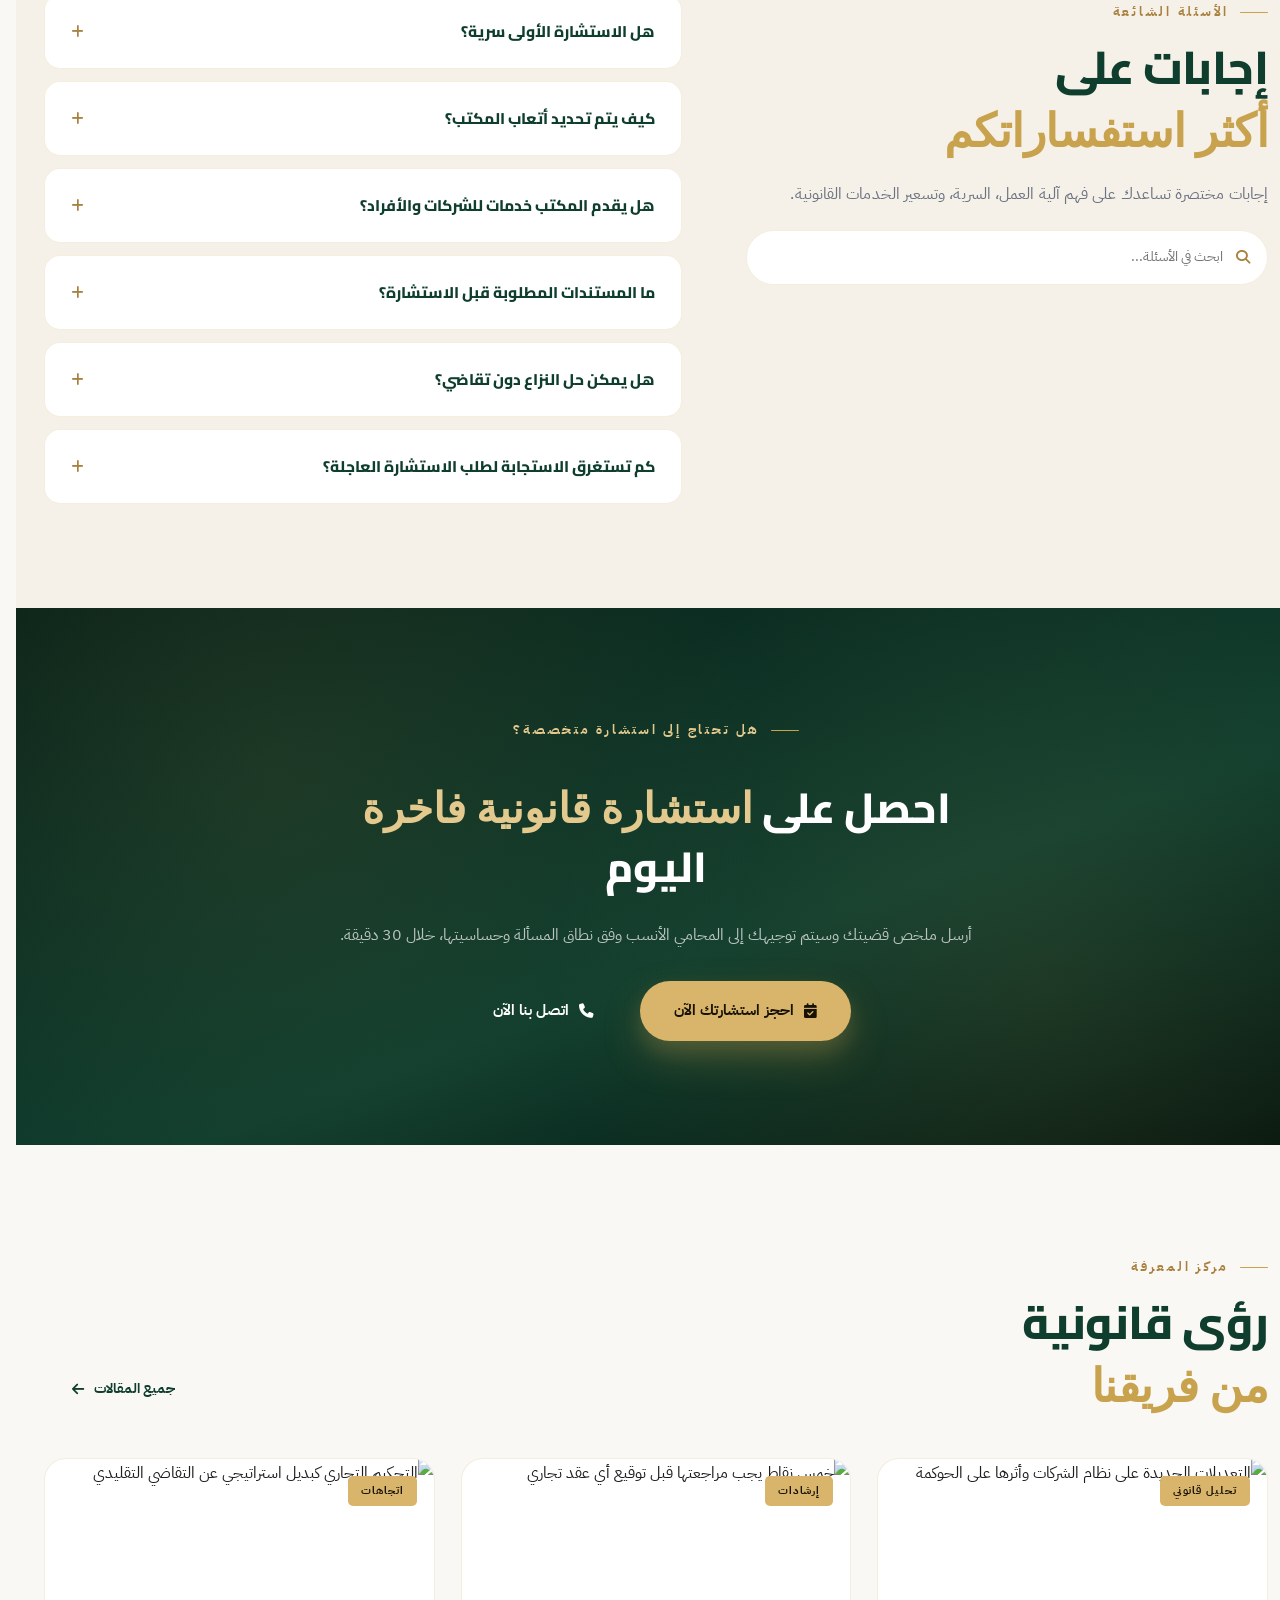
==== commit e71df940: "Update index.html" ====
--- a/index.html
+++ b/index.html
@@ -169,9 +169,9 @@
           <a href="#contact" class="btn-primary ripple magnetic">اتصل الآن <i class="fa-solid fa-arrow-left"></i></a>
         </div>
         <div class="hero-trust">
-          <div><span class="stars"><i class="fa-solid fa-star"></i><i class="fa-solid fa-star"></i><i class="fa-solid fa-star"></i><i class="fa-solid fa-star"></i><i class="fa-solid fa-star"></i></span><span>تقييم 4.9 من 250+ عميل</span></div>
+          <!-- <div><span class="stars"><i class="fa-solid fa-star"></i><i class="fa-solid fa-star"></i><i class="fa-solid fa-star"></i><i class="fa-solid fa-star"></i><i class="fa-solid fa-star"></i></span><span>تقييم 4.9 من 250+ عميل</span></div>
           <div><i class="fa-solid fa-award"></i><span>18 جائزة مهنية</span></div>
-          <div><i class="fa-solid fa-user-shield"></i><span>سرية تامة مضمونة</span></div>
+          <div><i class="fa-solid fa-user-shield"></i><span>سرية تامة مضمونة</span></div> -->
         </div>
 
         
--- a/style.css
+++ b/style.css
@@ -63,7 +63,7 @@
 
   /* Gradients */
   --grad-navy: linear-gradient(160deg,#072118 0%,#0F3D2E 60%,#04140D 100%);
-  --grad-gold: #A8813C ;
+  --grad-gold: #D9B56B; 
   --grad-line: linear-gradient(90deg,transparent 0%,var(--gold) 50%,transparent 100%);
 
   /* Container */
@@ -937,4 +937,4 @@
     font-weight: 900;
     white-space: nowrap;
     transition: transform .22s var(--ease), box-shadow .22s var(--ease), background .22s var(--ease), color .22s var(--ease);
-}+}
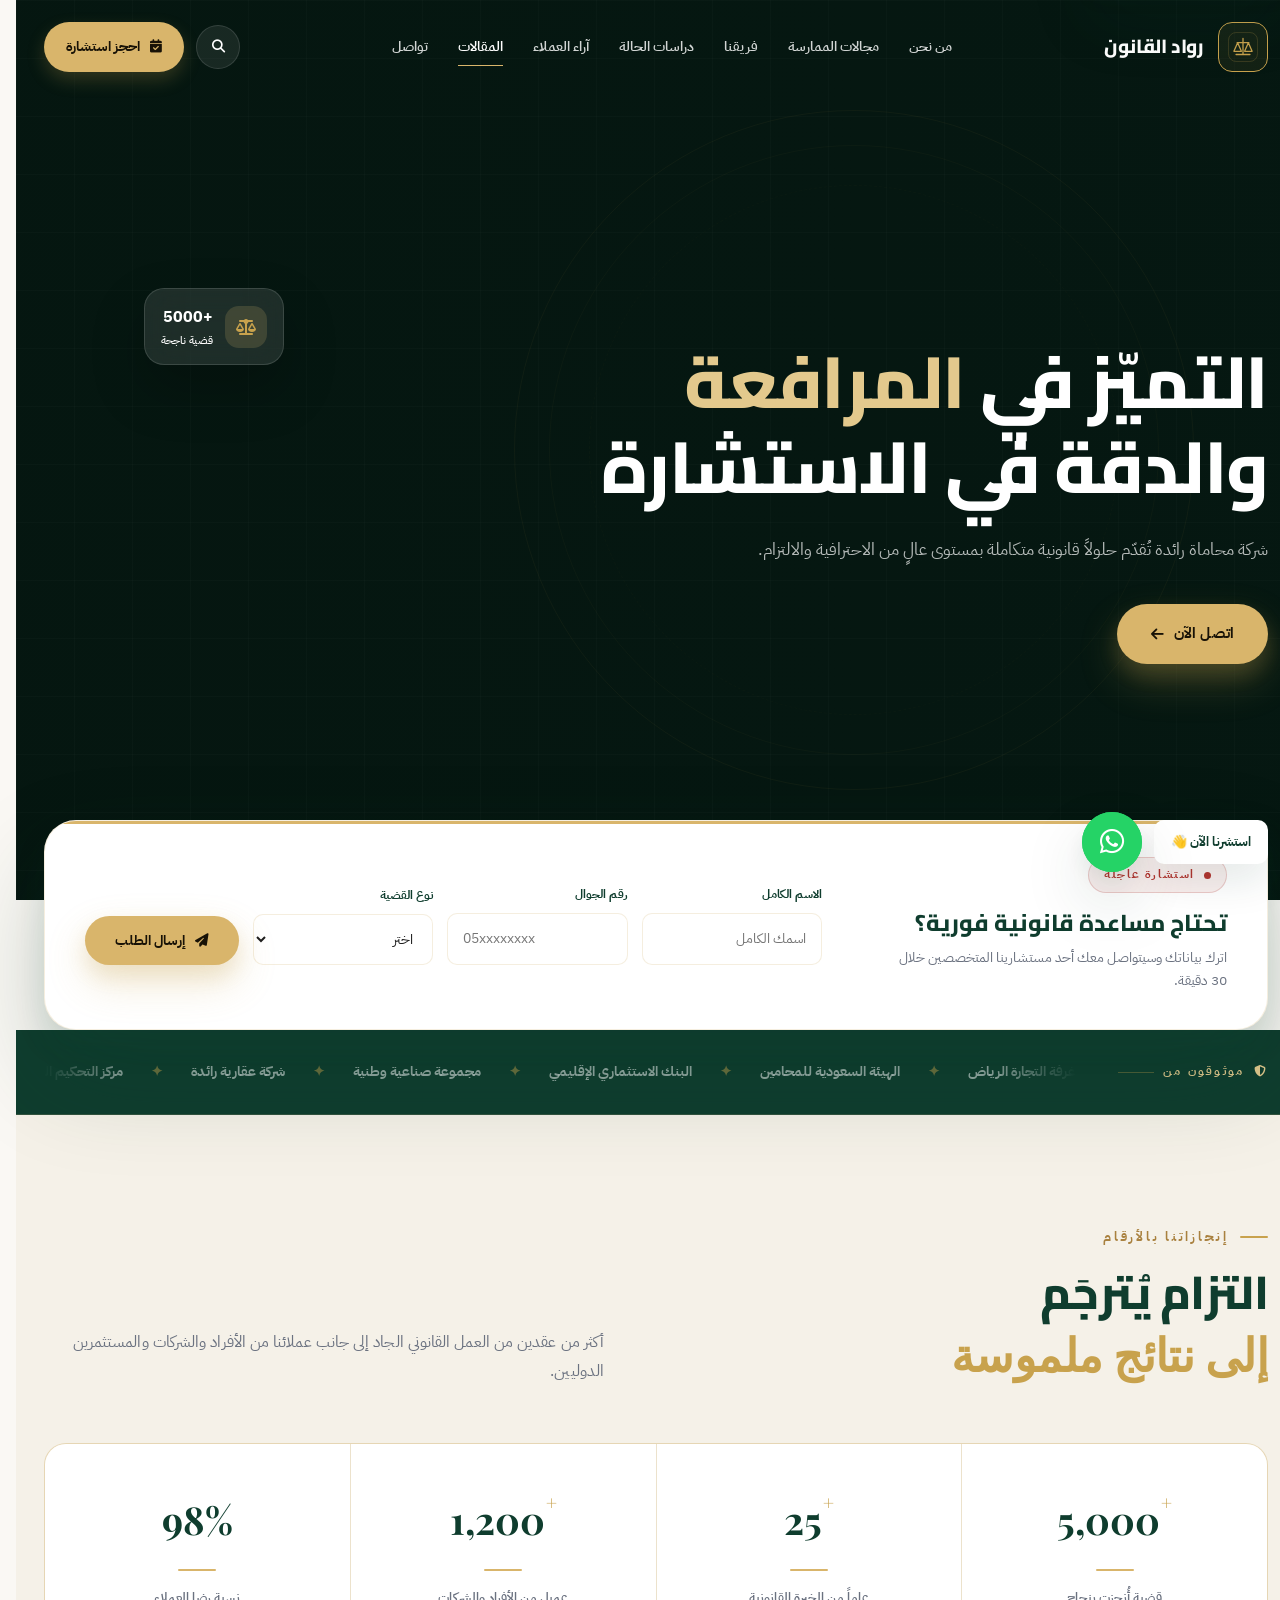
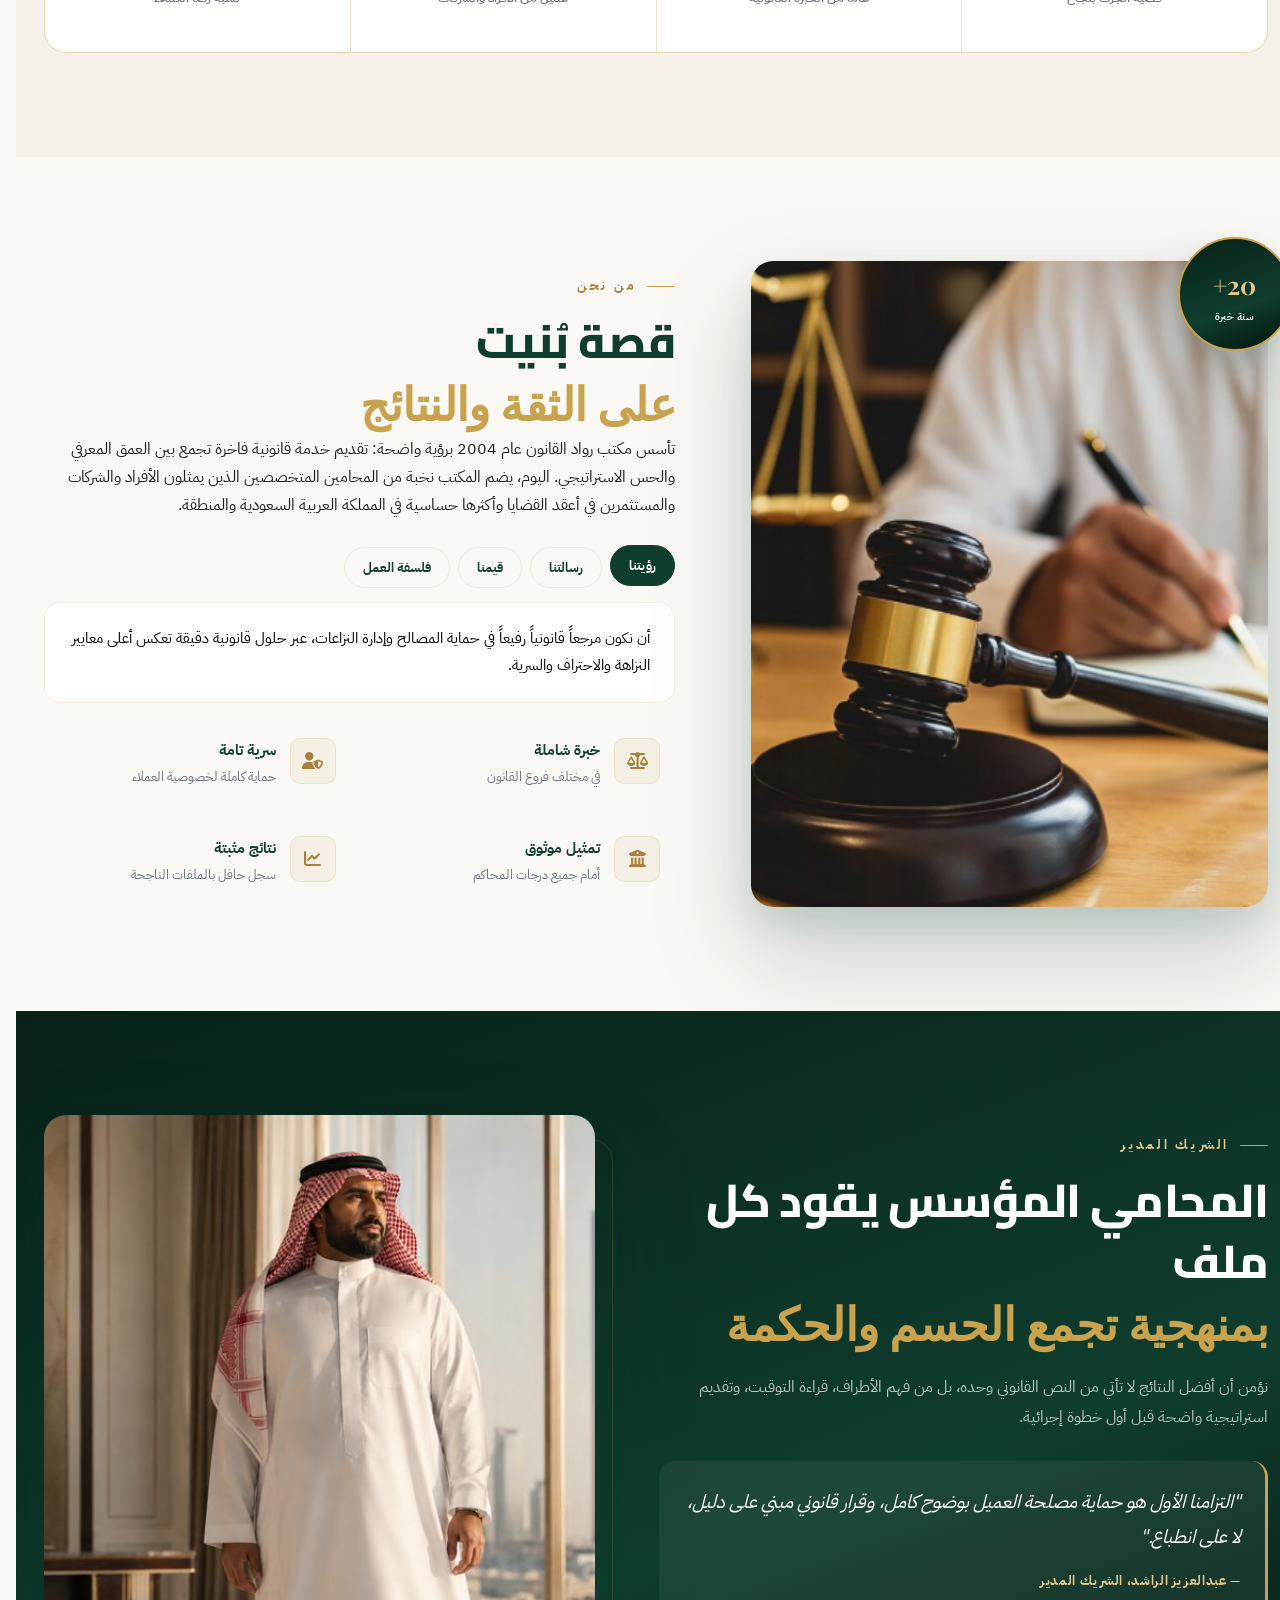
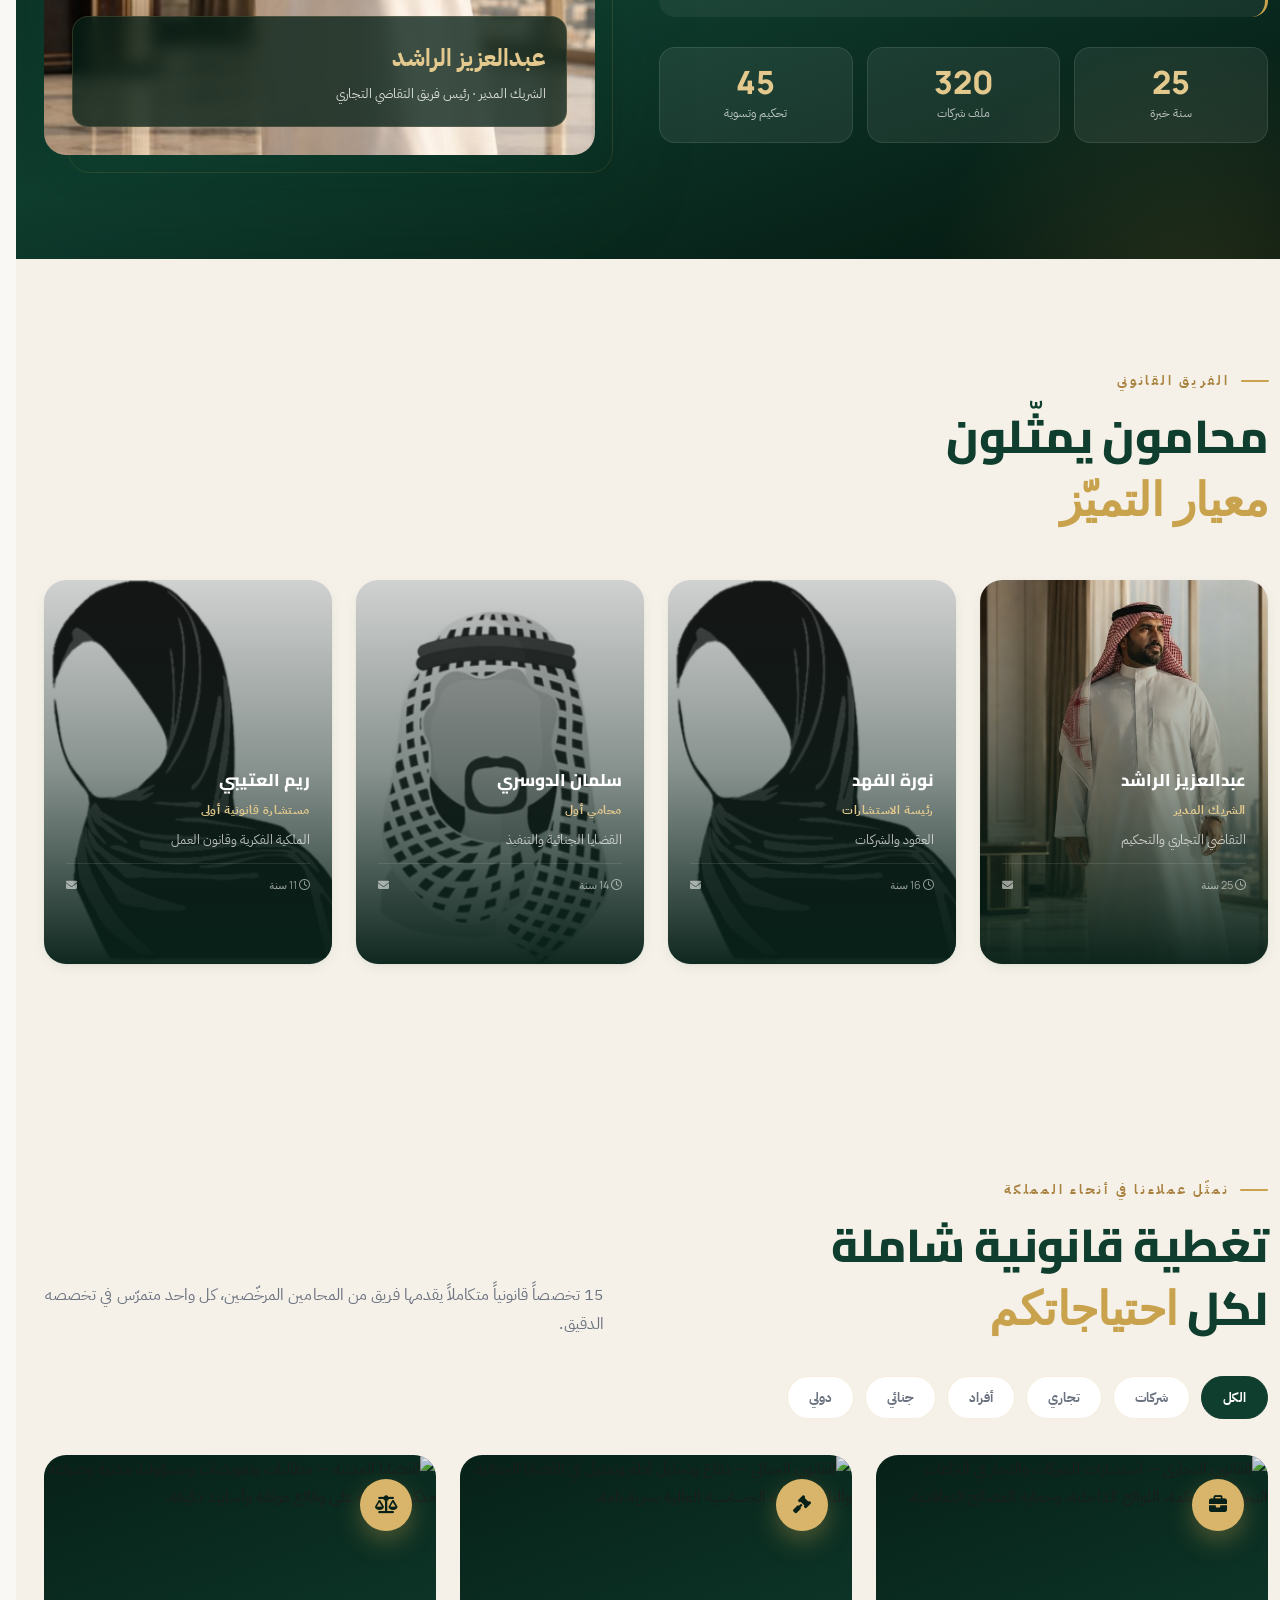
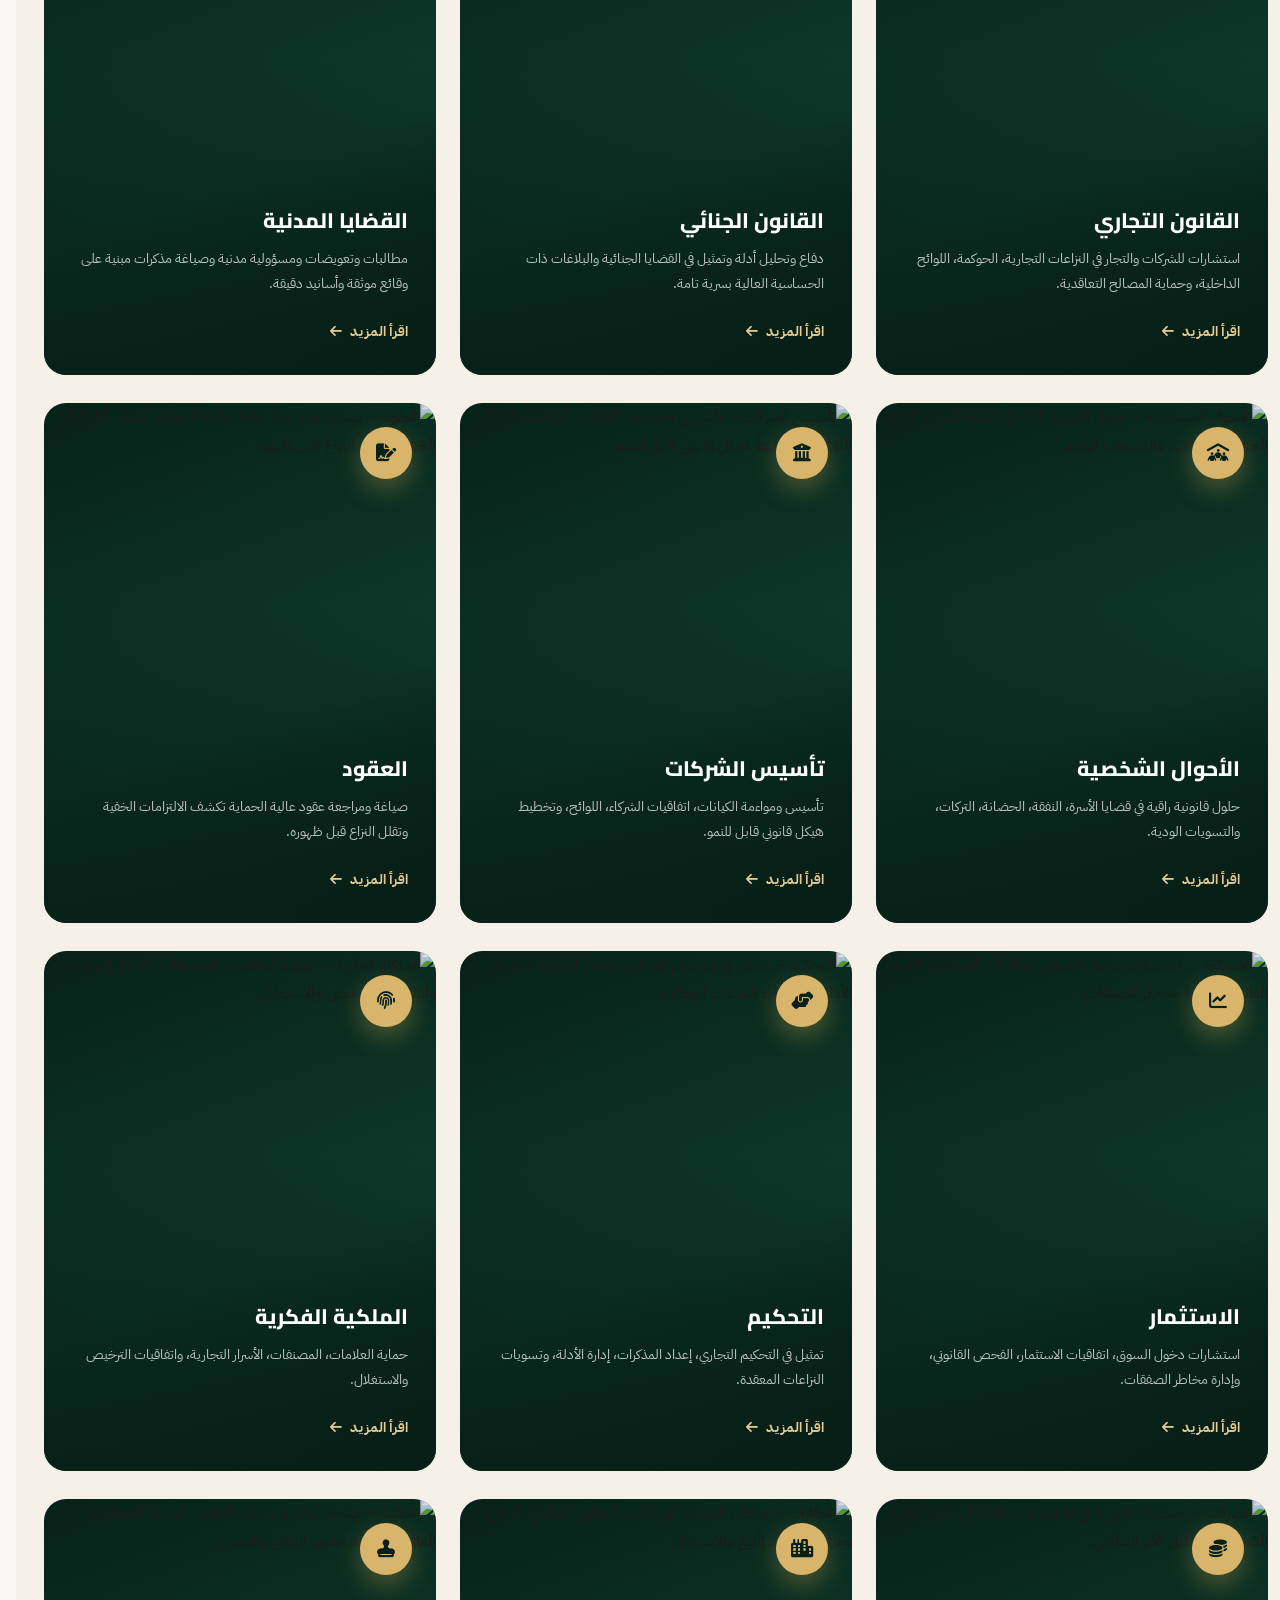
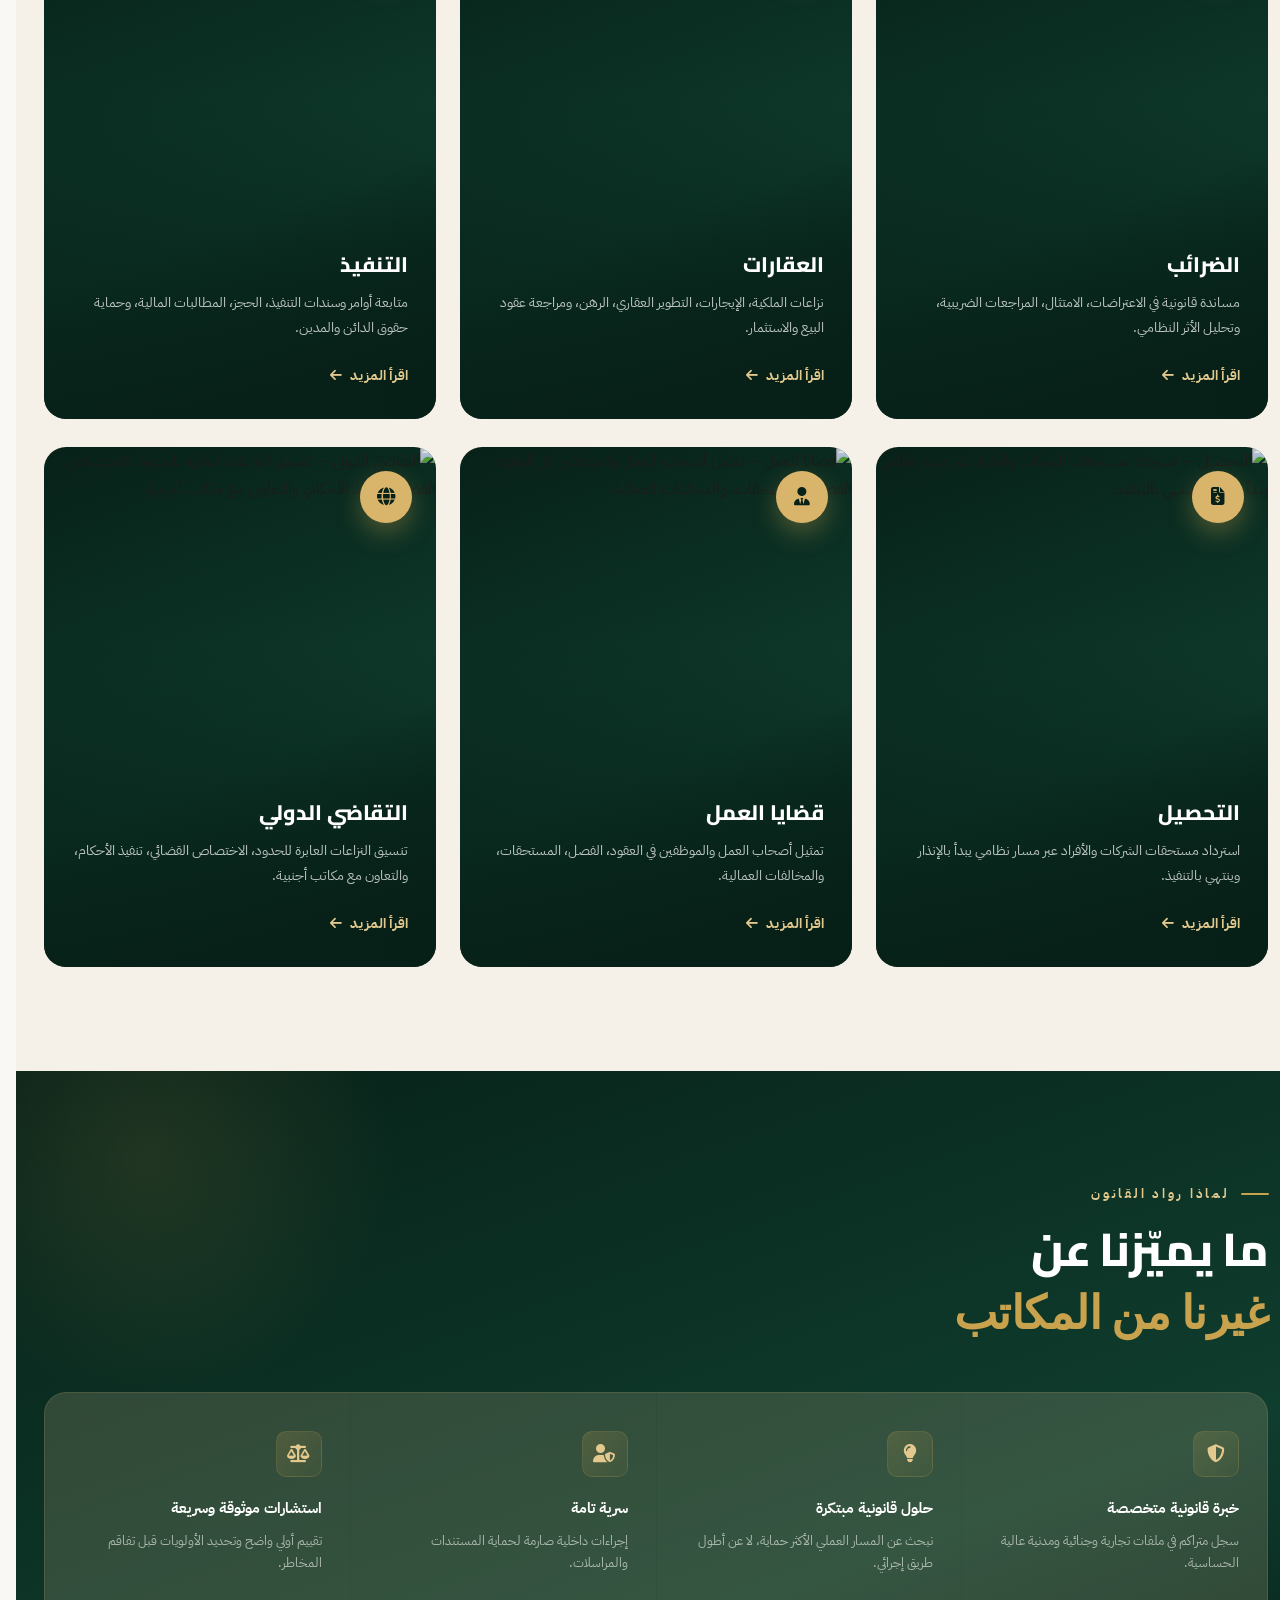
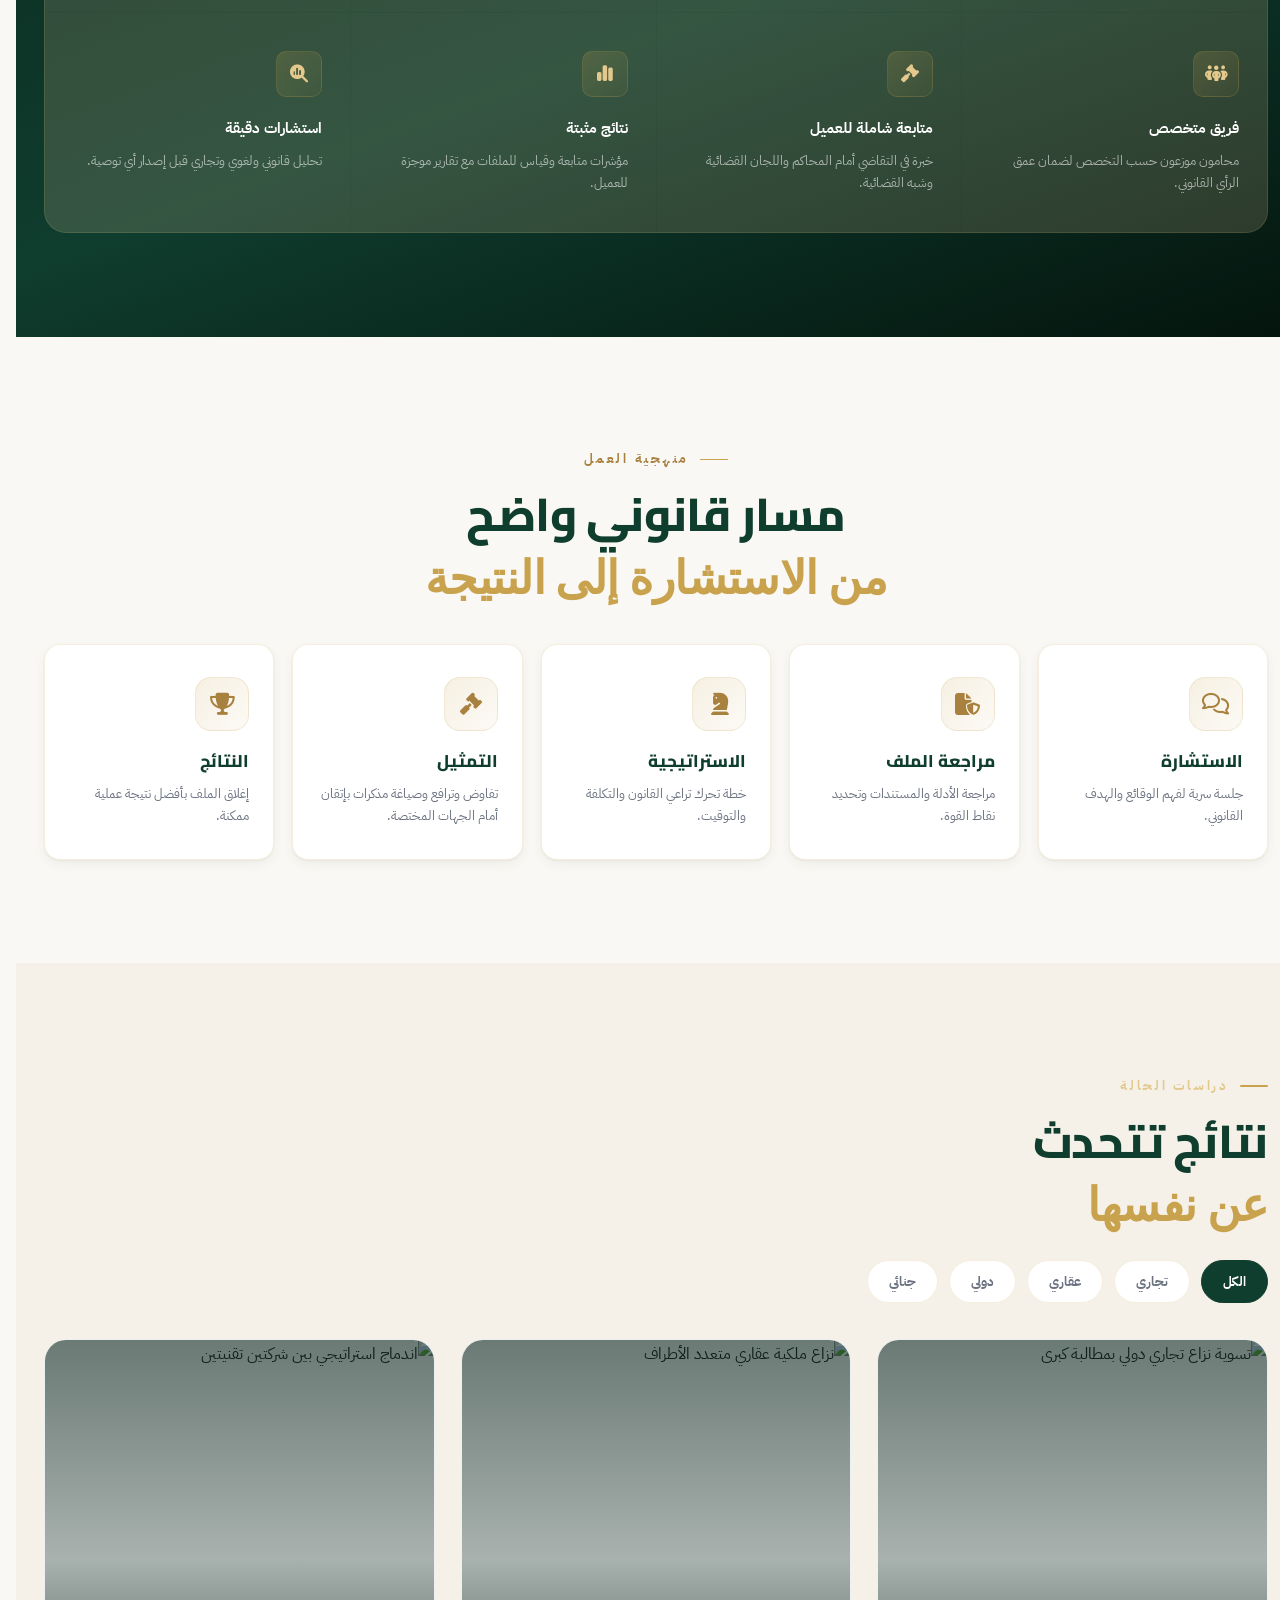
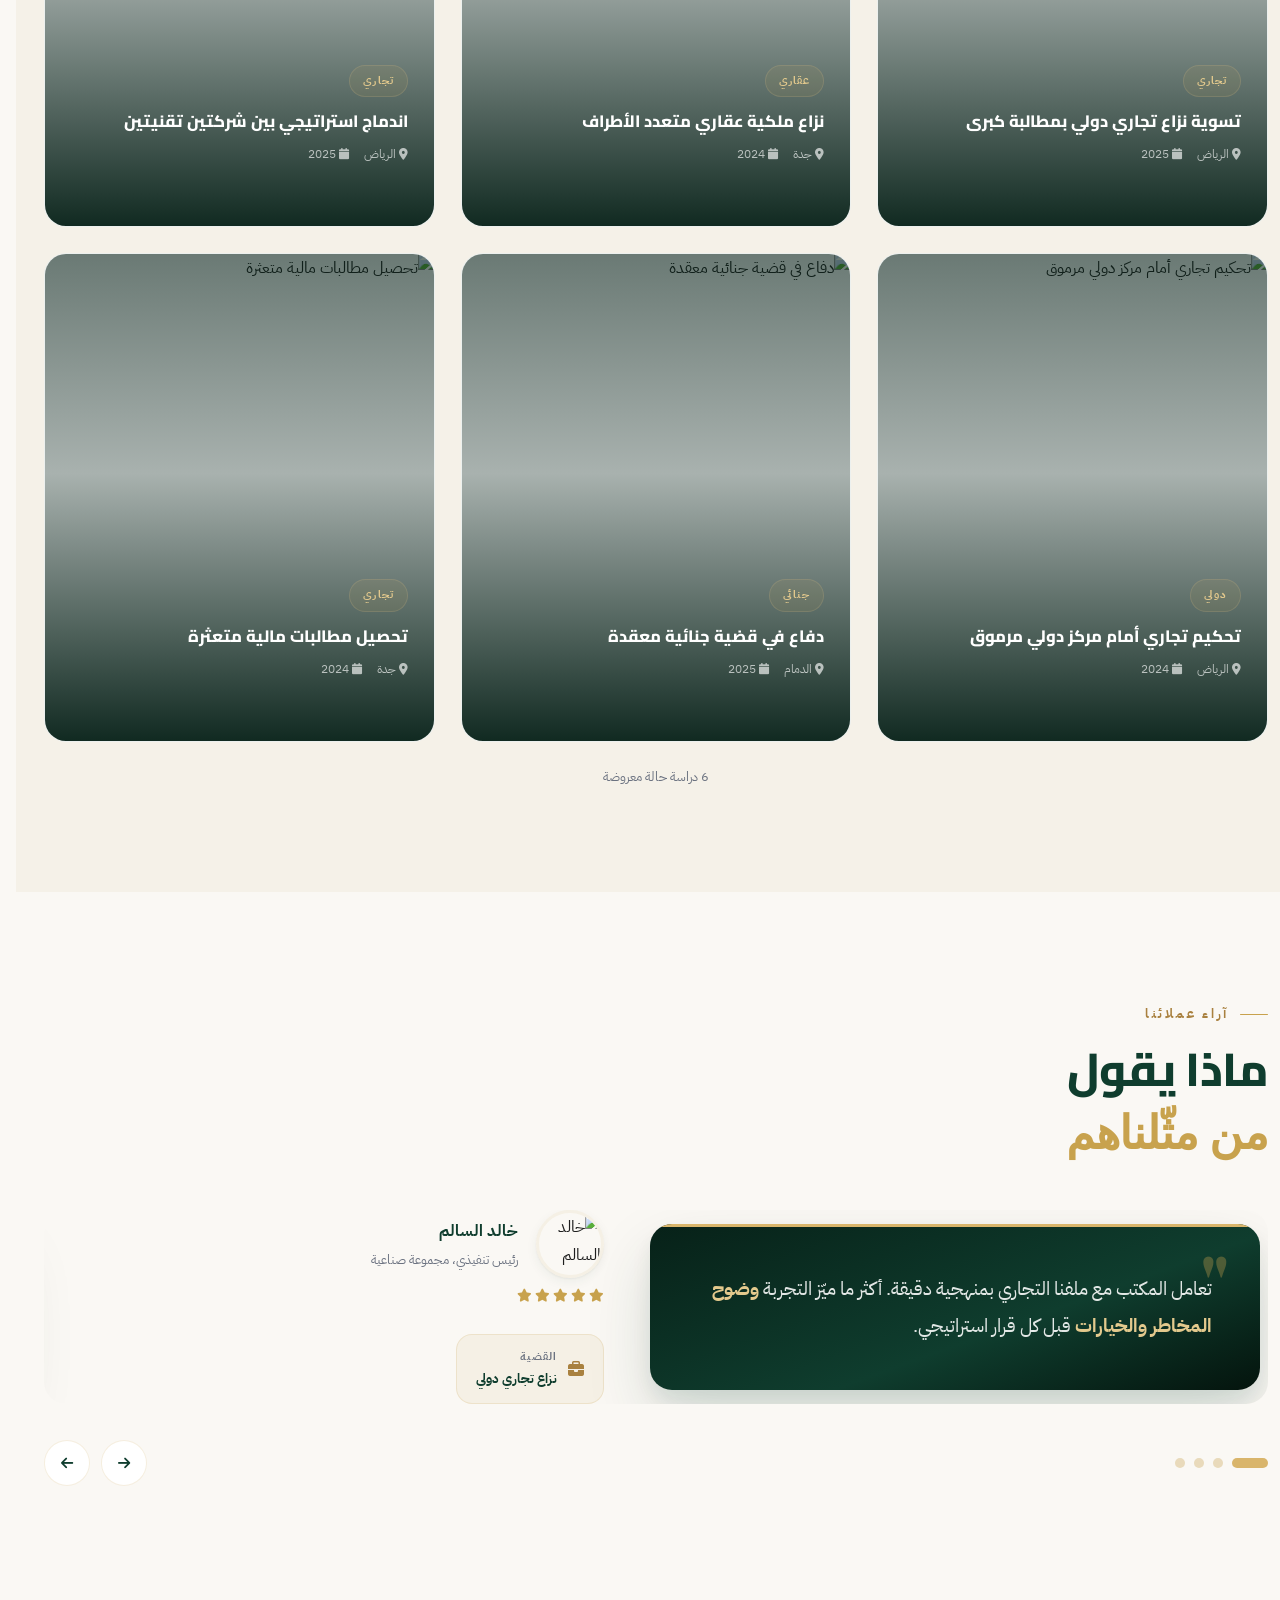
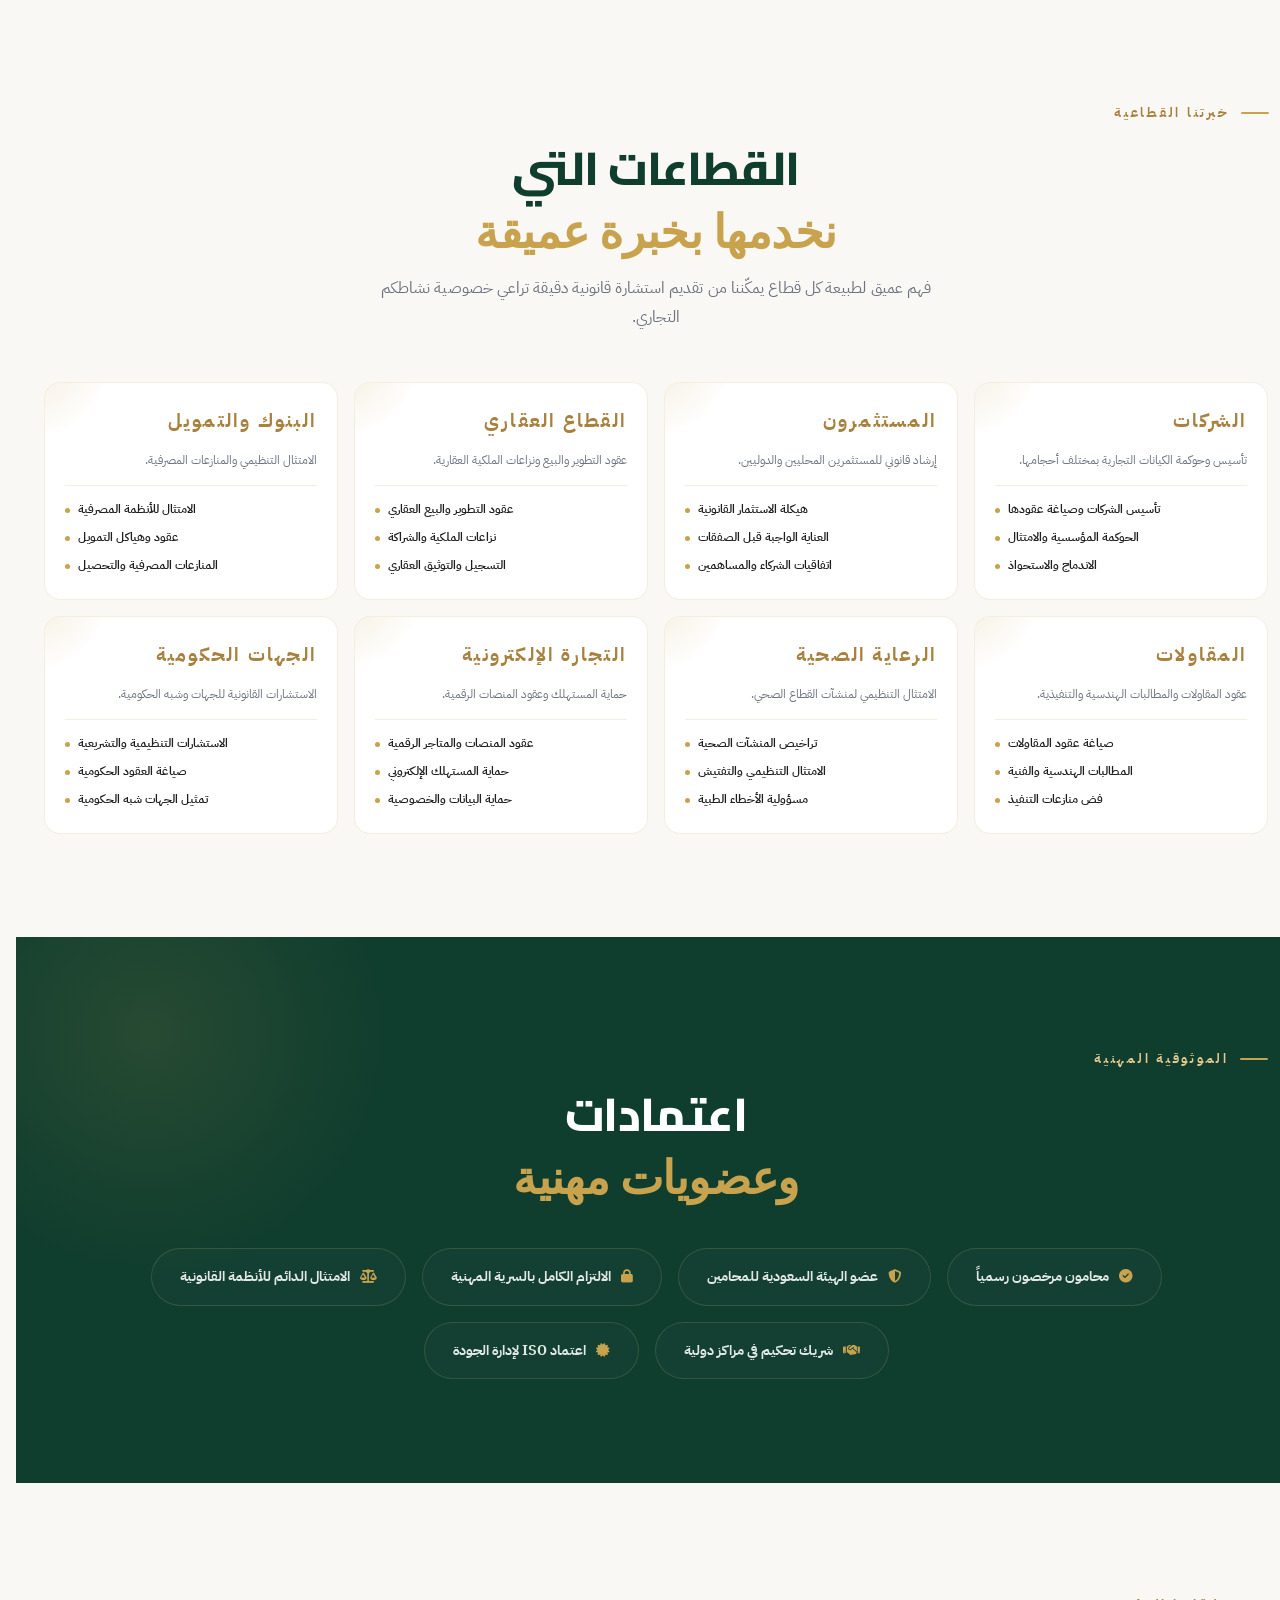
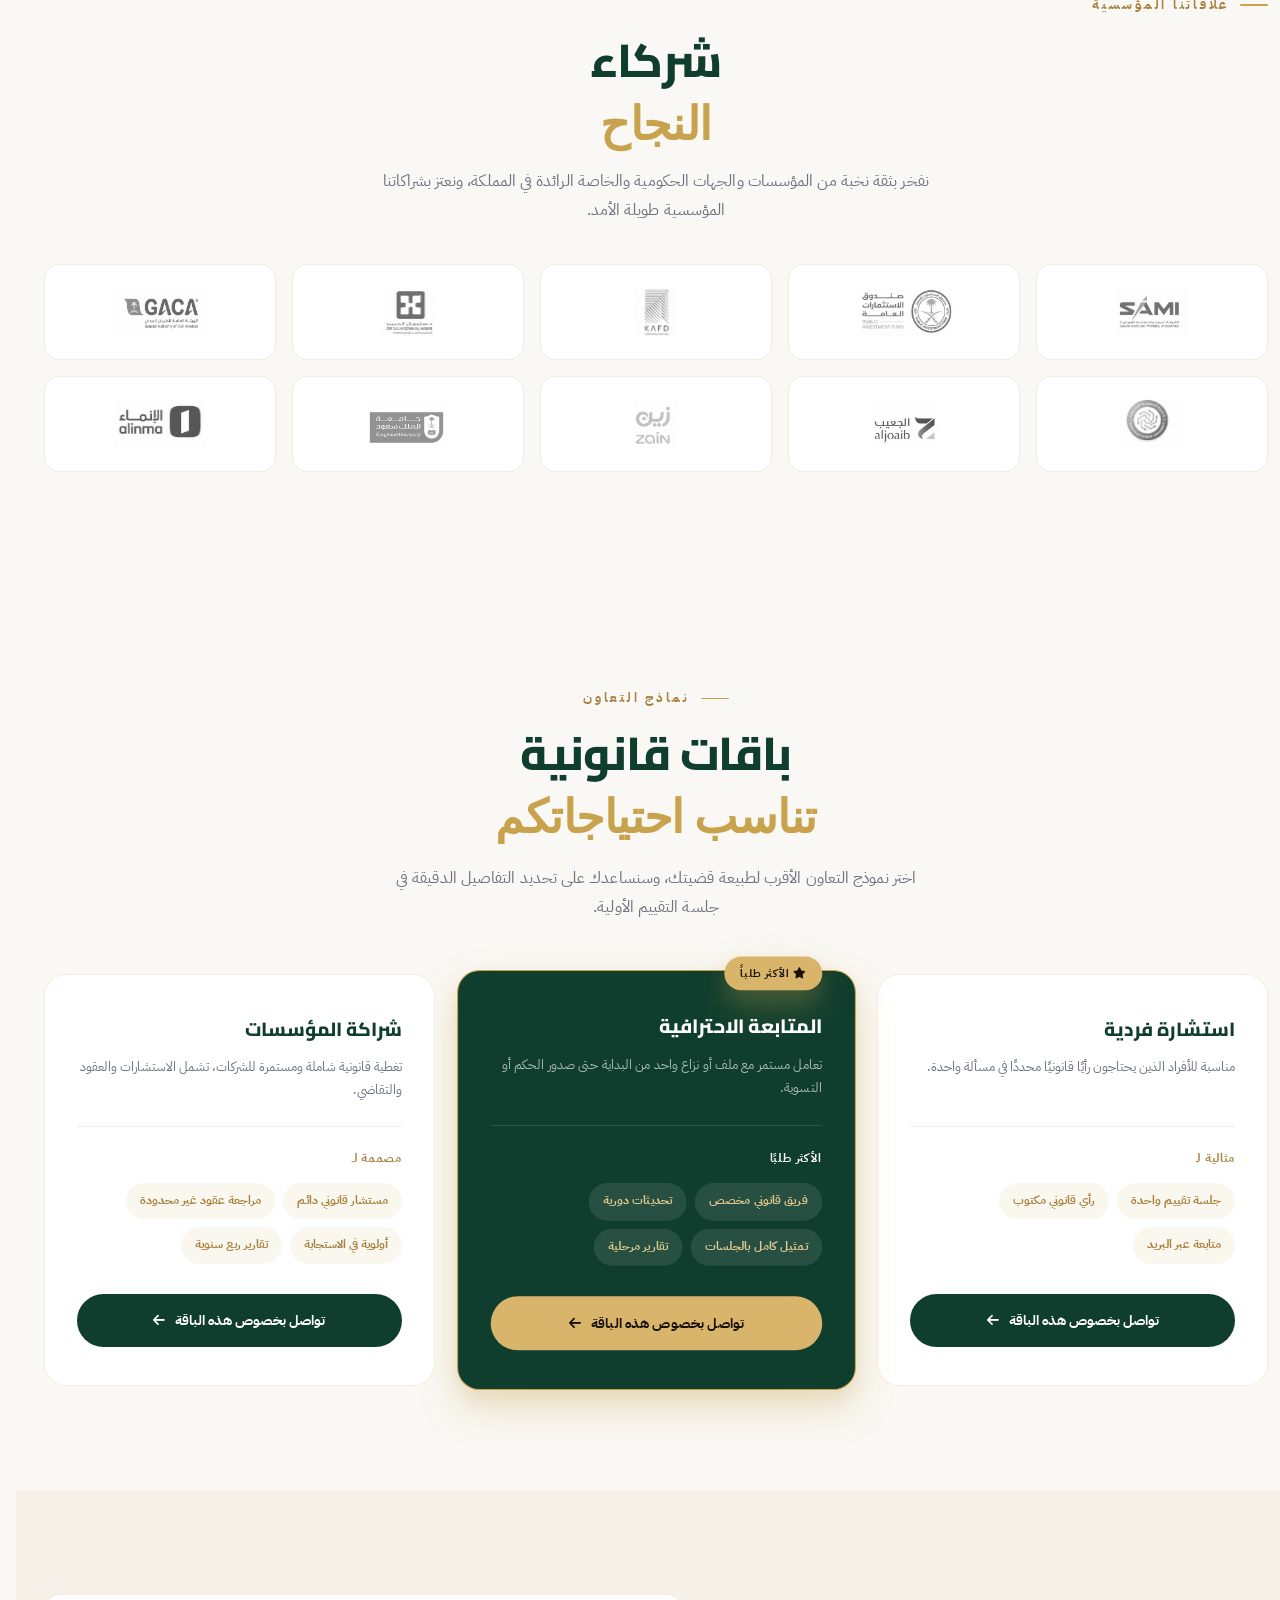
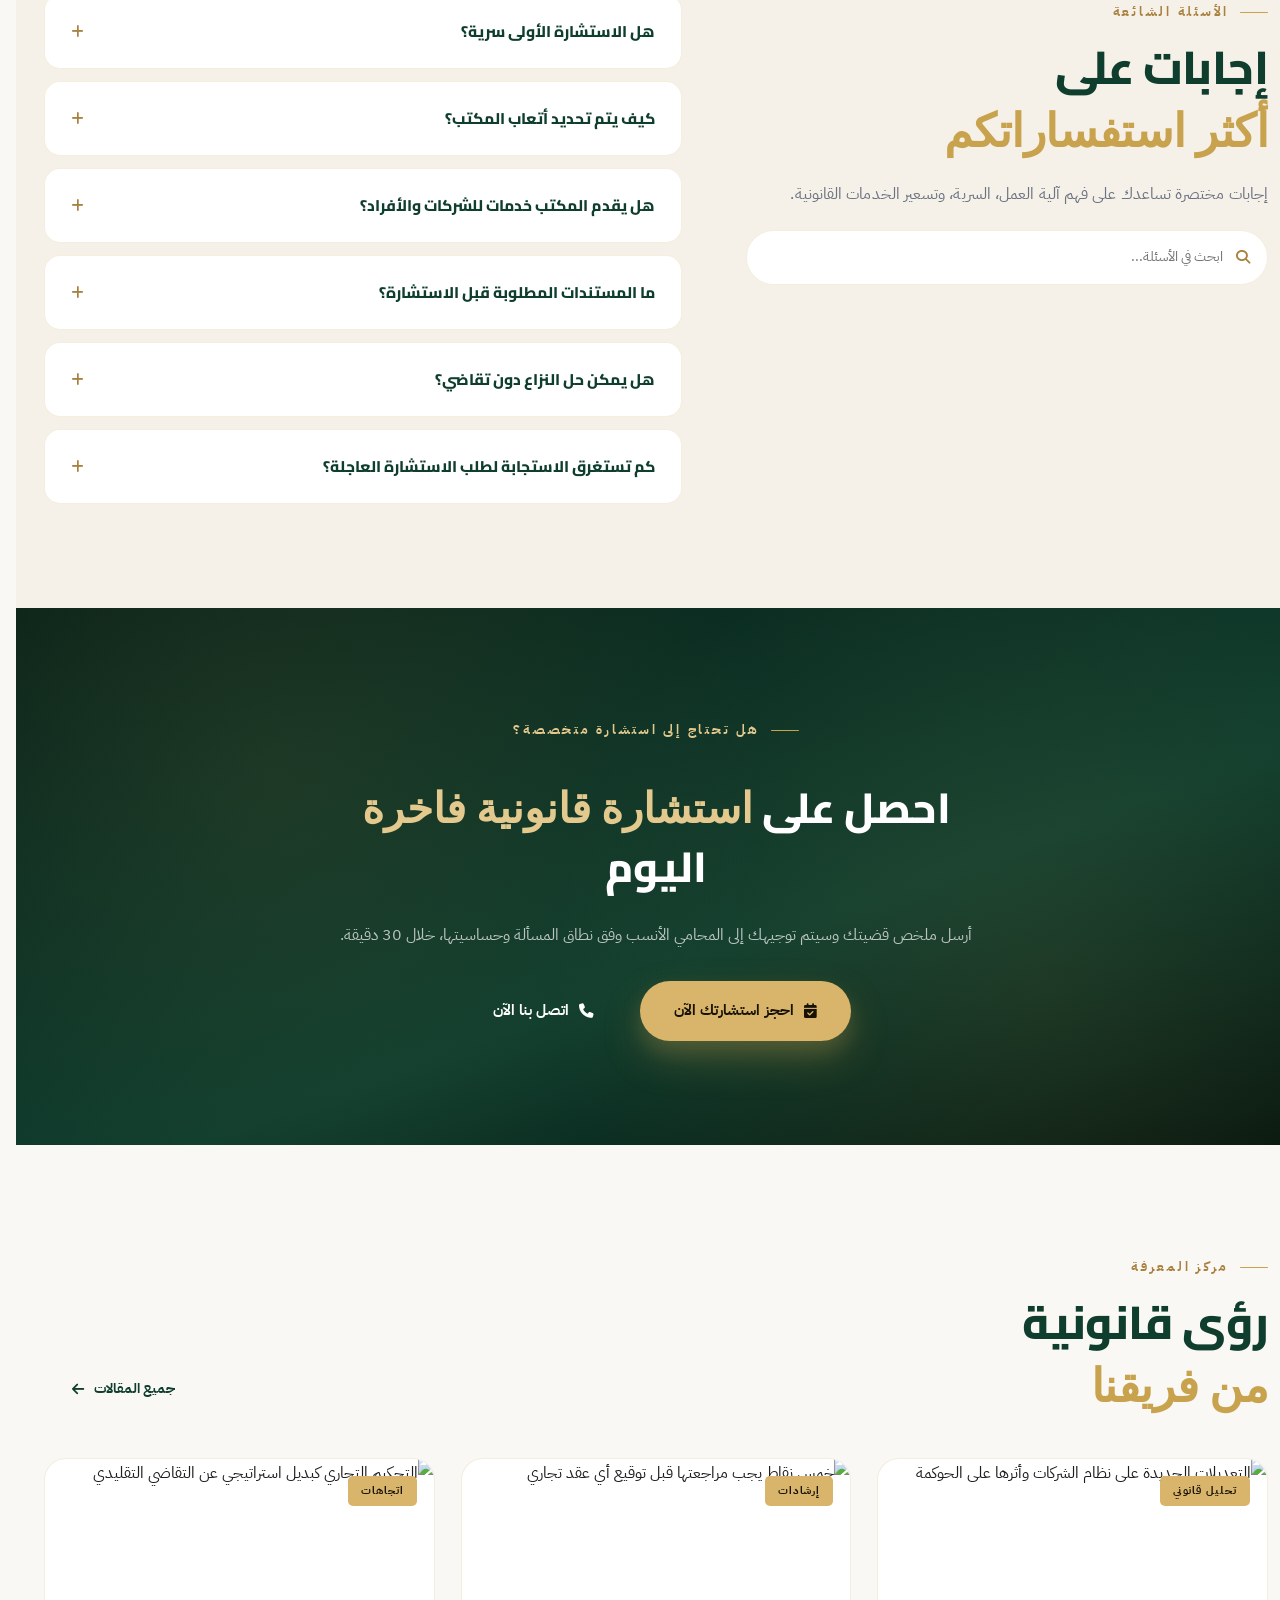
==== commit c9d887e2: "Add files via upload" ====
--- a/index.html
+++ b/index.html
@@ -579,7 +579,16 @@
       <h2 class="section-title" style="margin:0 auto">زورونا في<br><em>الرياض</em></h2>
     </div>
     <div class="map-card rv" style="transition-delay:.1s" aria-label="خريطة موقع المكتب">
-      <iframe title="خريطة موقع مكتب رواد القانون في الرياض" loading="lazy" src="" style="background:var(--bg-elevated)"></iframe>
+<iframe
+    title="خريطة موقع مكتب رواد القانون في الرياض"
+    src="https://www.google.com/maps/embed?pb=!1m18!1m12!1m3!1d3280.368667699798!2d46.68322212517866!3d24.69509185185584!2m3!1f0!2f0!3f0!3m2!1i1024!2i768!4f13.1!3m3!1m2!1s0x3e2f03003652df21%3A0xcbbc1a2d9c38ee86!2z2YXZg9iq2Kgg2YXYrdin2YXYp9ip!5e1!3m2!1sar!2seg!4v1783707804421!5m2!1sar!2seg"
+    width="100%"
+    height="450"
+    style="border:0;border-radius:16px;"
+    loading="lazy"
+    allowfullscreen
+    referrerpolicy="strict-origin-when-cross-origin">
+</iframe>
       <div class="map-floating">
         <strong><i class="fa-solid fa-building-columns"></i> المقر الرئيسي</strong>
         <span>طريق الملك فهد، حي العليا، الرياض<br>بموعد مسبق لضمان تخصيص المحامي المناسب</span>
--- a/style.css
+++ b/style.css
@@ -740,7 +740,7 @@
 ════════════════════════════════════════════════════════════════ */
 #map-section{background:var(--bg)}
 .map-card{position:relative;border-radius:var(--r-xl);overflow:hidden;min-height:420px;box-shadow:var(--shadow-xl);border:1px solid var(--border)}
-.map-card iframe{width:100%;height:420px;border:0;filter:grayscale(.85) contrast(1.06) invert(.88);opacity:.92}
+.map-card iframe{width:100%;height:420px;border:0;opacity:.92}
 .map-floating{position:absolute;right:26px;bottom:26px;padding:20px 24px;border-radius:var(--r-md);background:rgba(7,33,24,.86);backdrop-filter:blur(8px);color:#fff;max-width:320px;border:1px solid var(--border-dark)}
 .map-floating strong{display:block;color:var(--gold-light);font-size:14px;margin-bottom:6px}
 .map-floating span{color:rgba(255,255,255,.7);font-size:12.5px;line-height:1.7}
@@ -937,4 +937,4 @@
     font-weight: 900;
     white-space: nowrap;
     transition: transform .22s var(--ease), box-shadow .22s var(--ease), background .22s var(--ease), color .22s var(--ease);
-}
+}
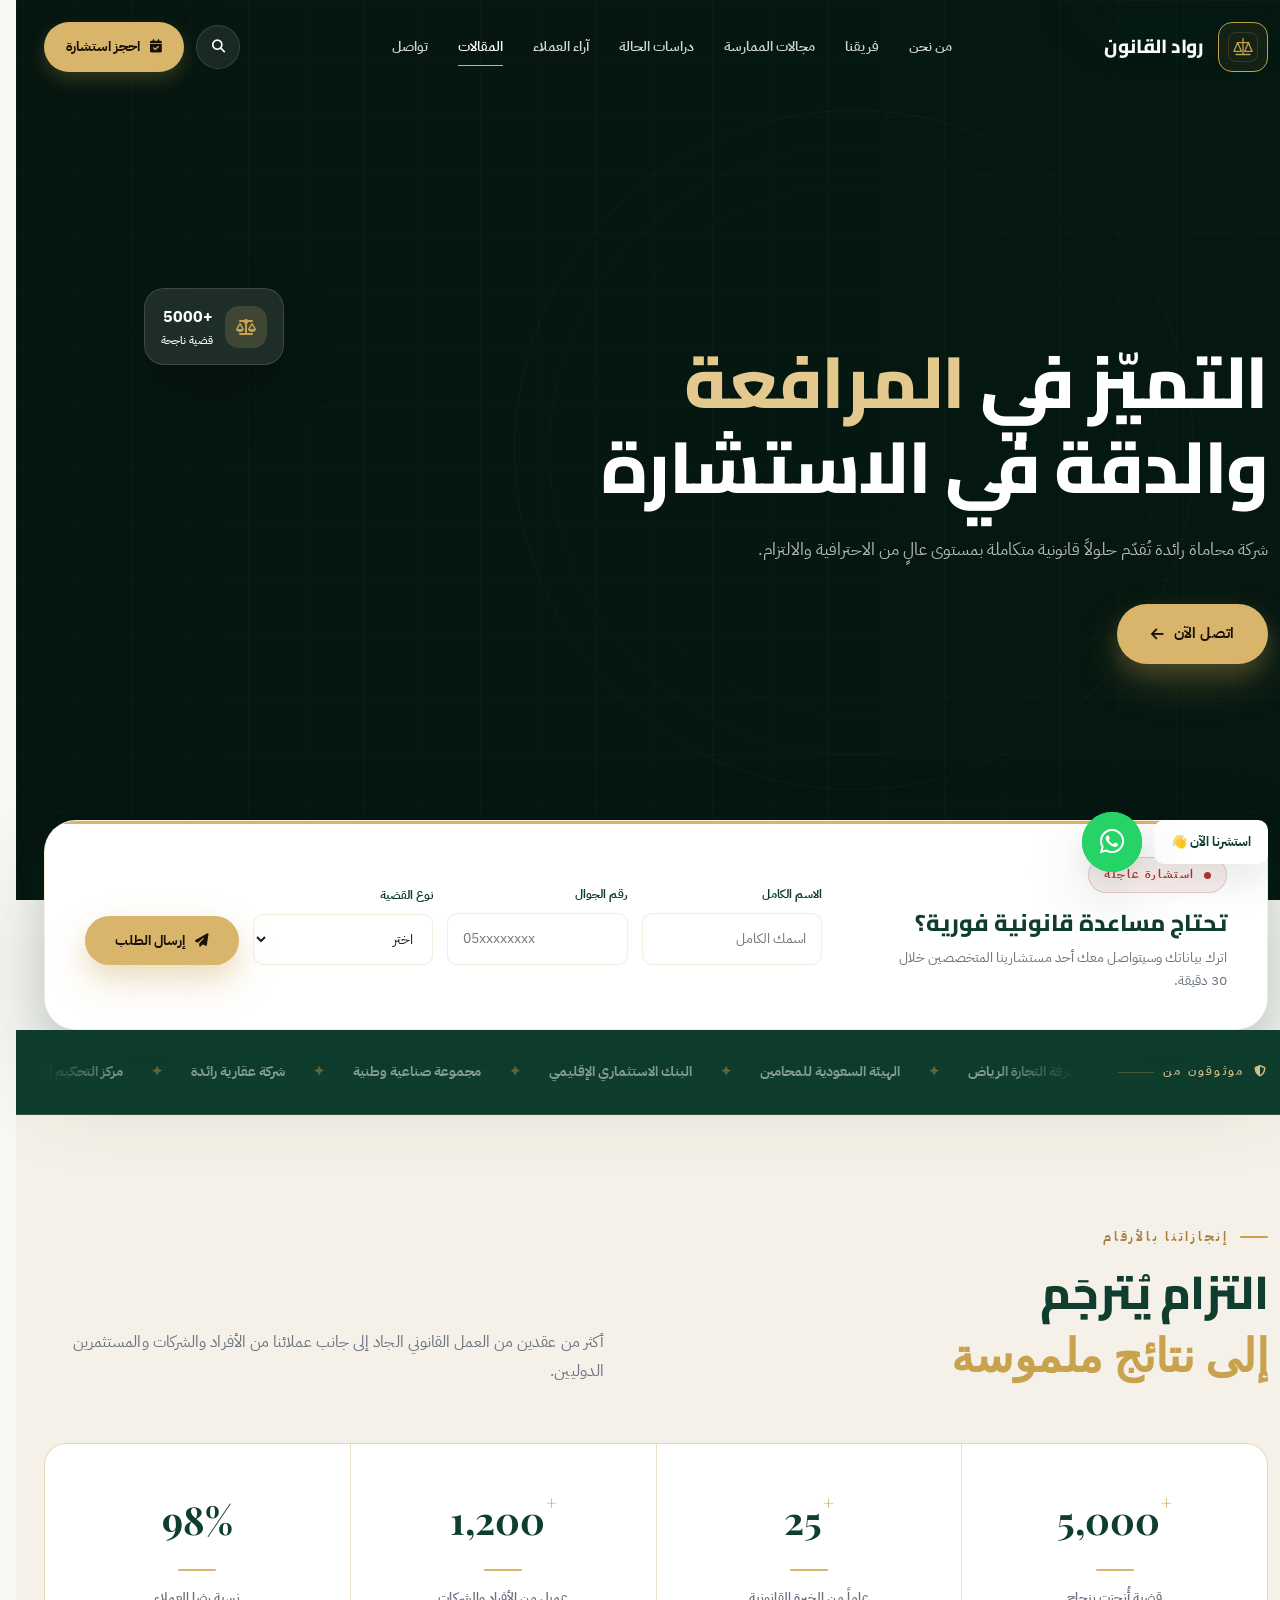
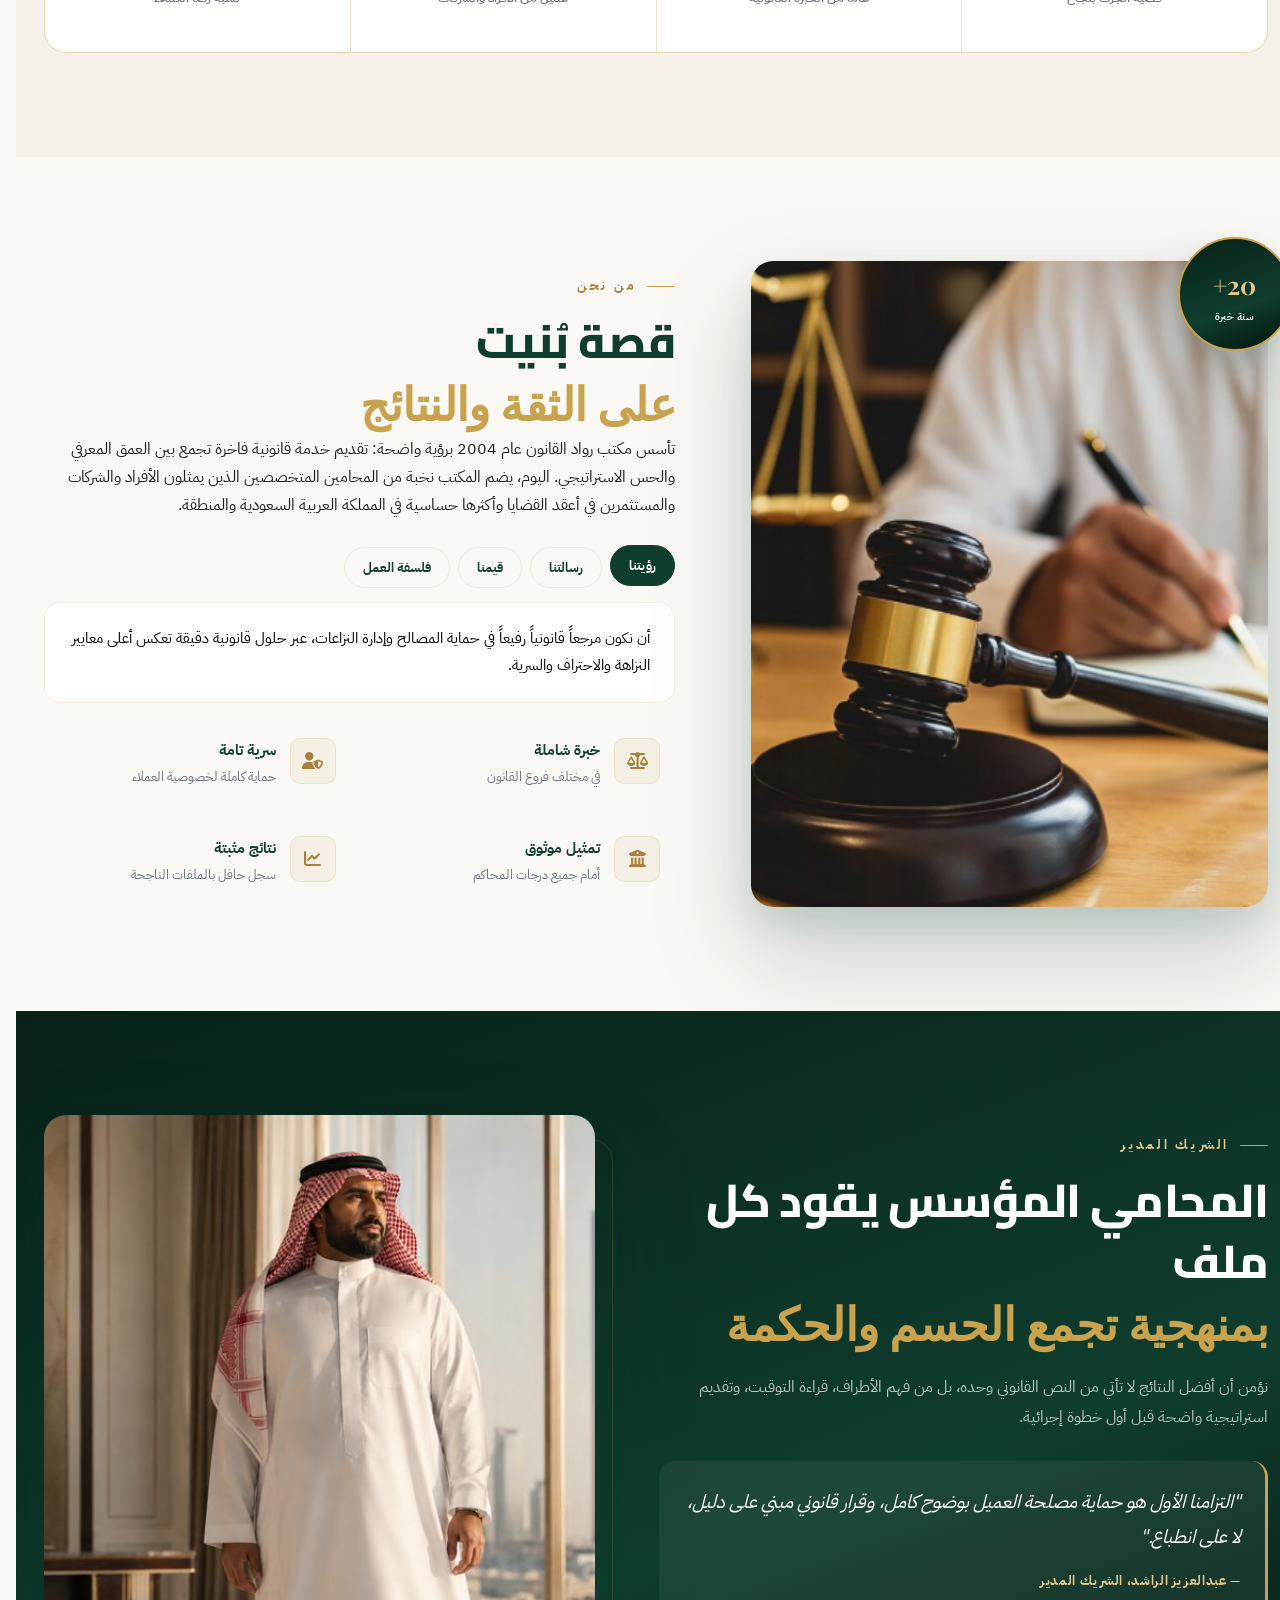
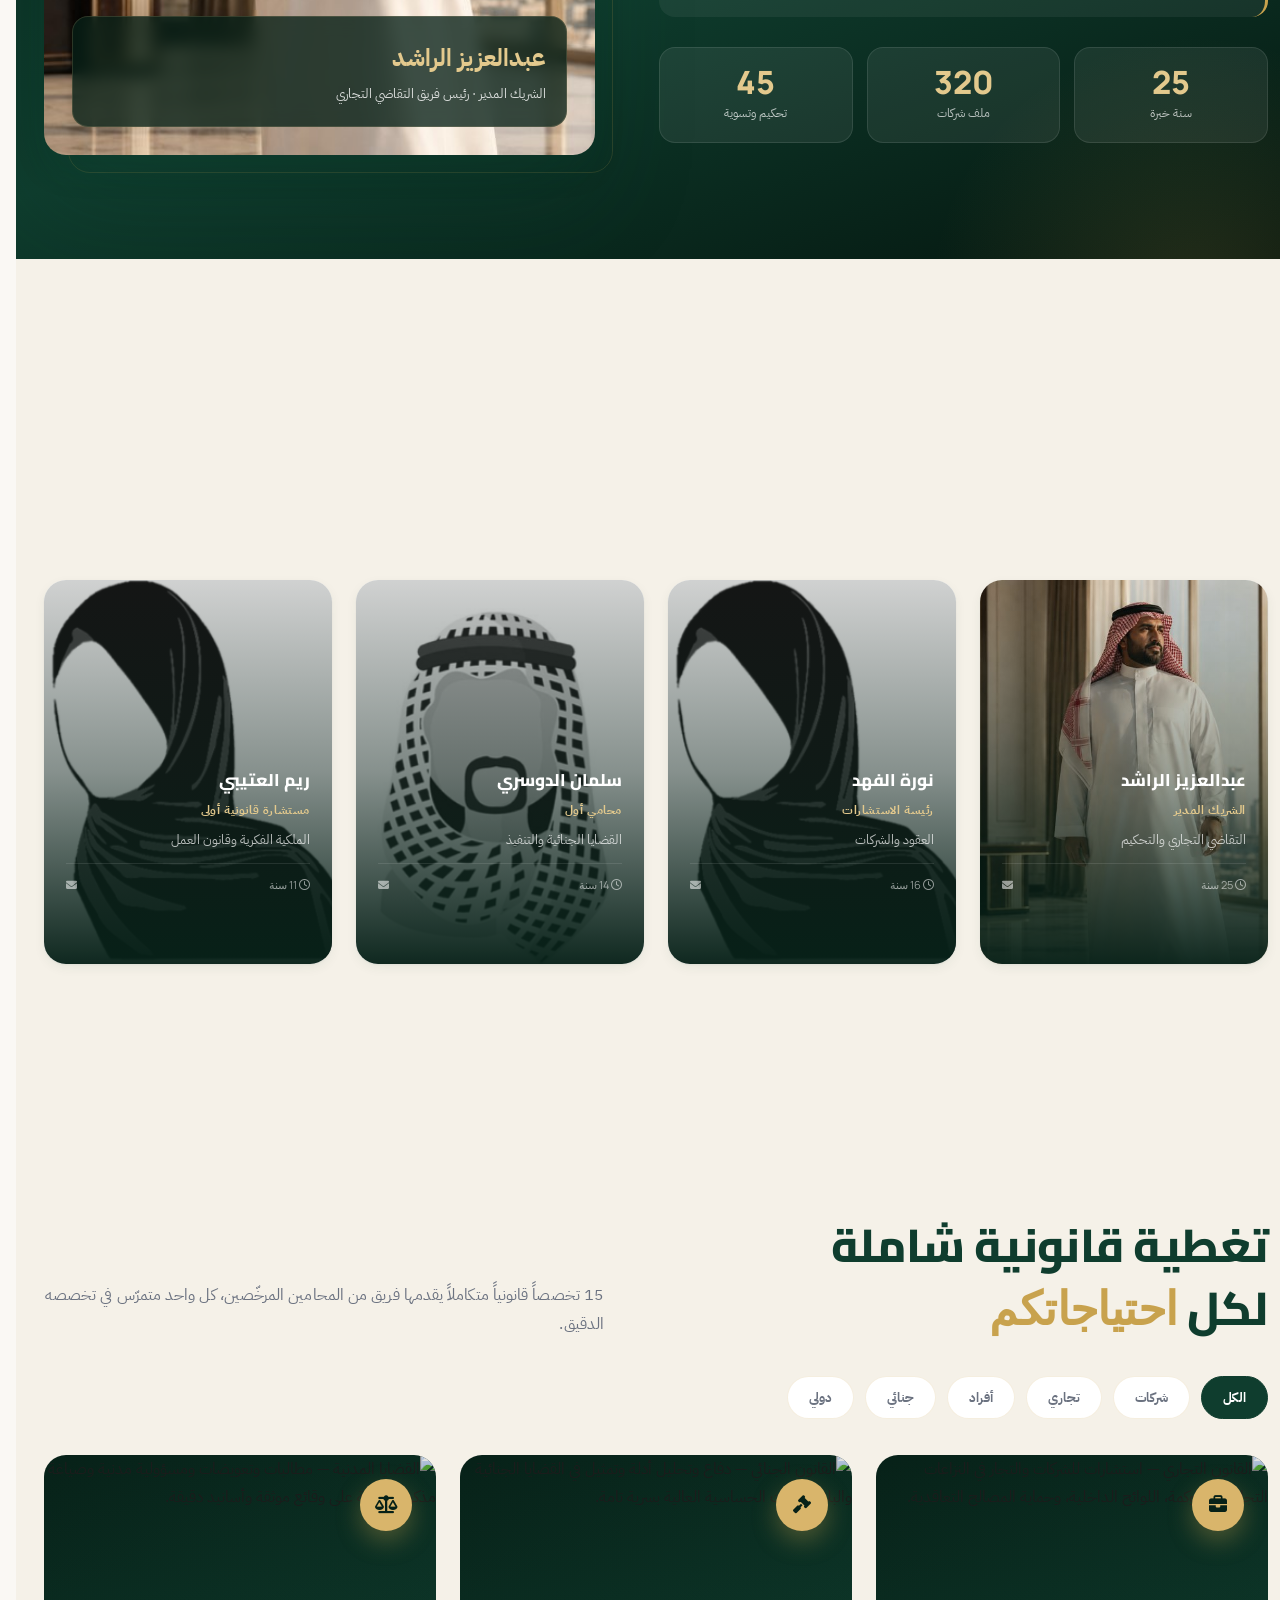
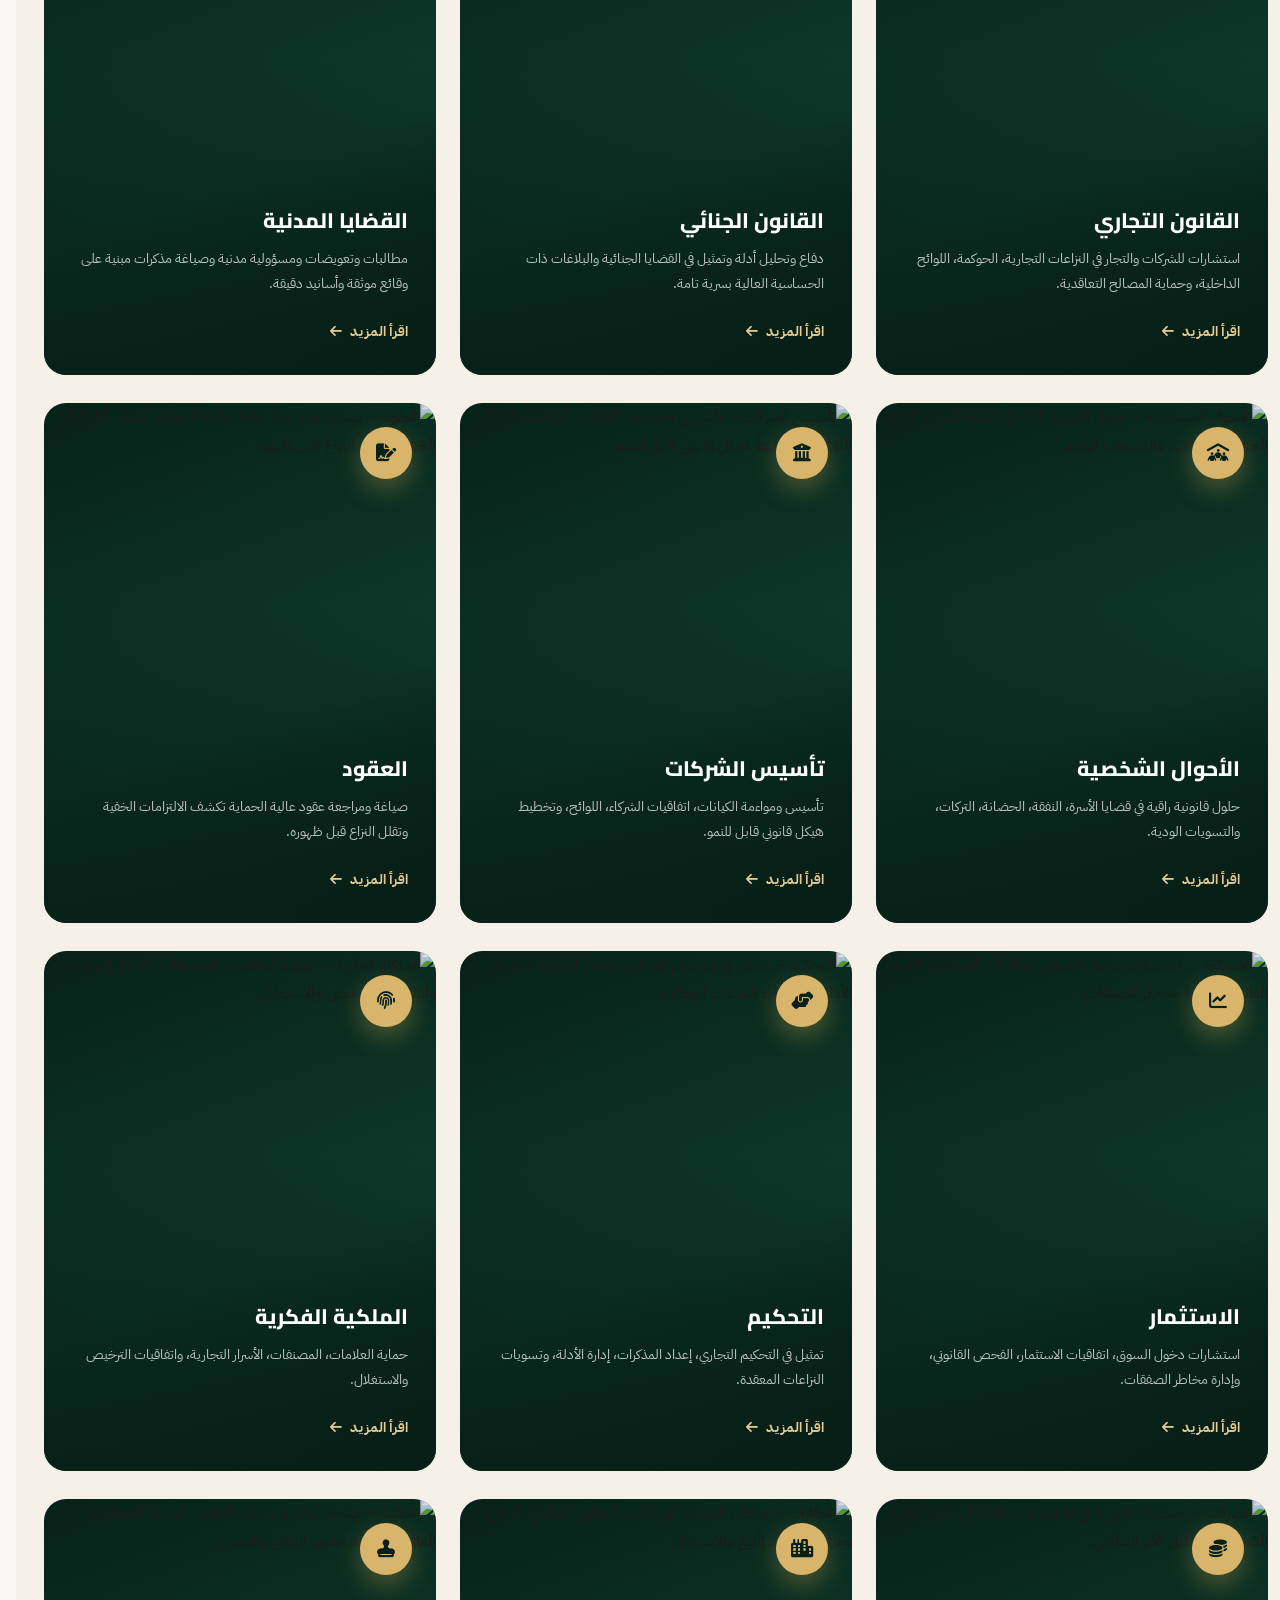
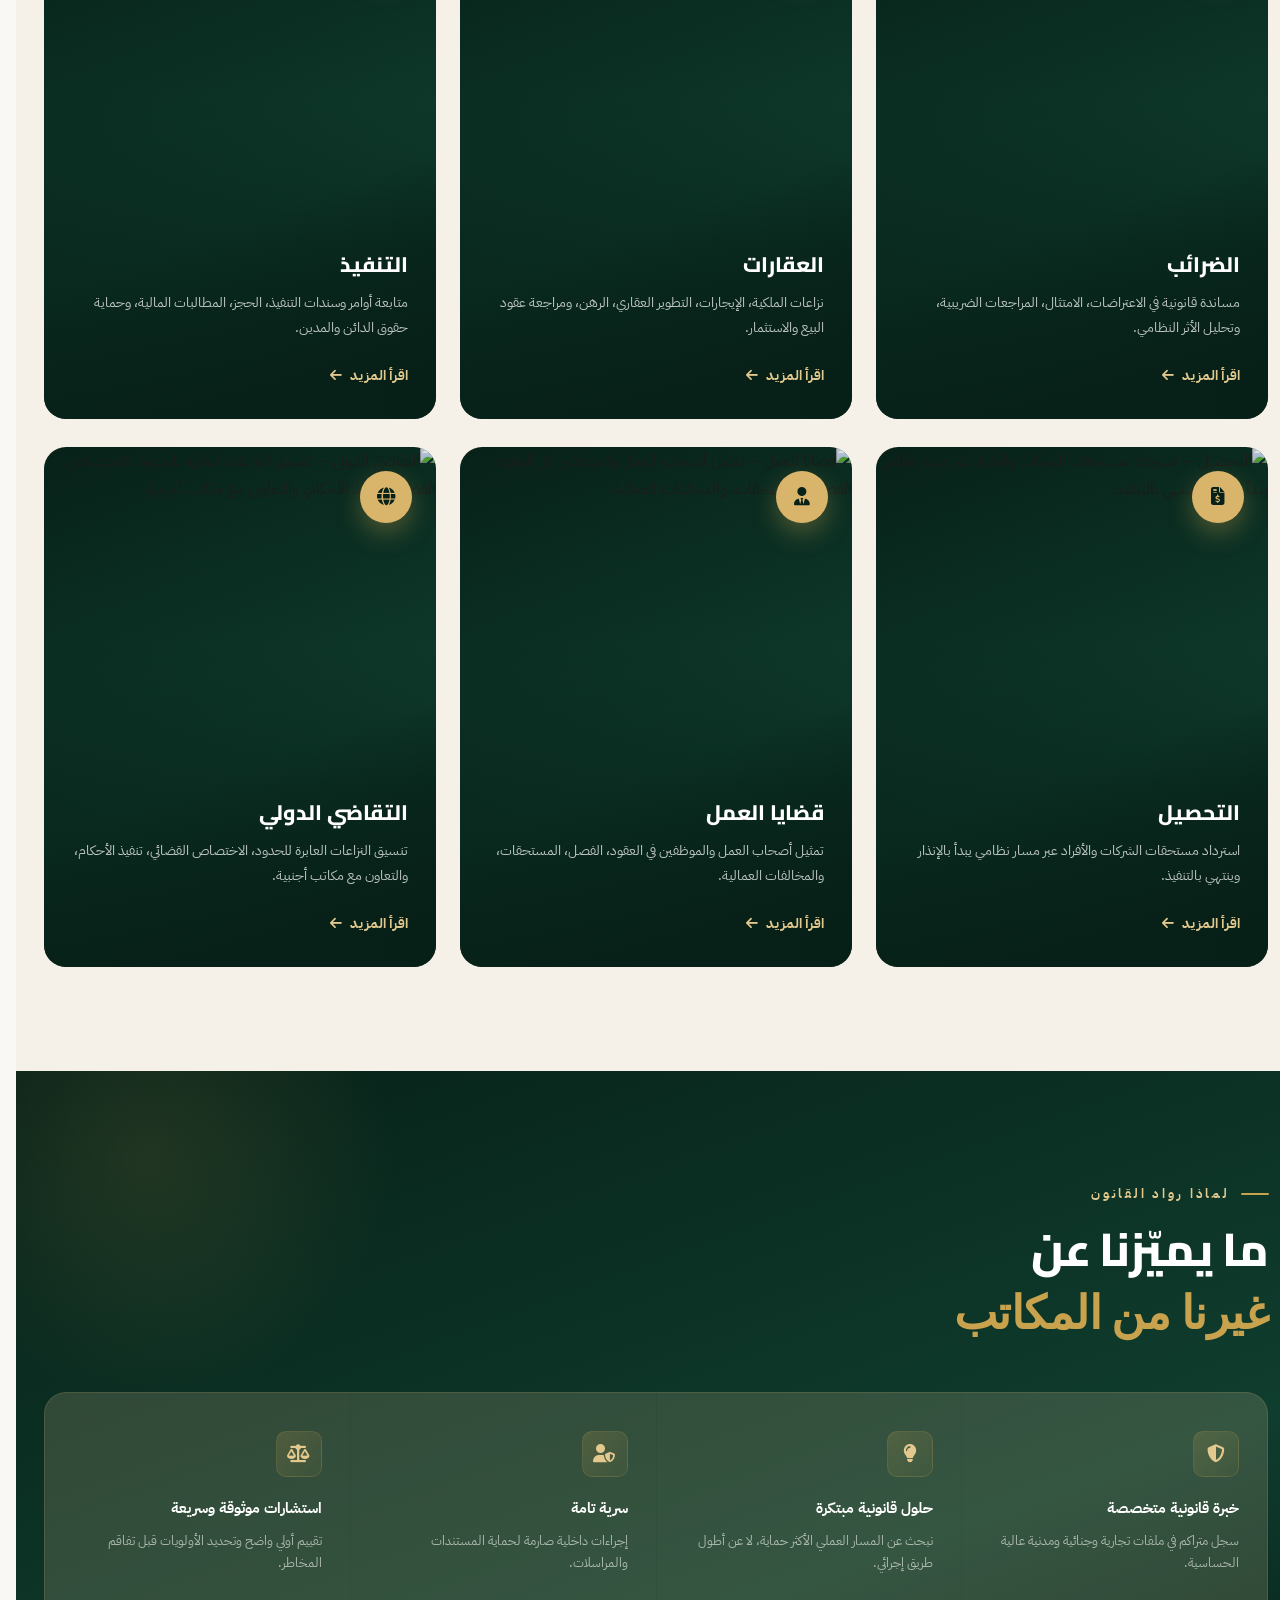
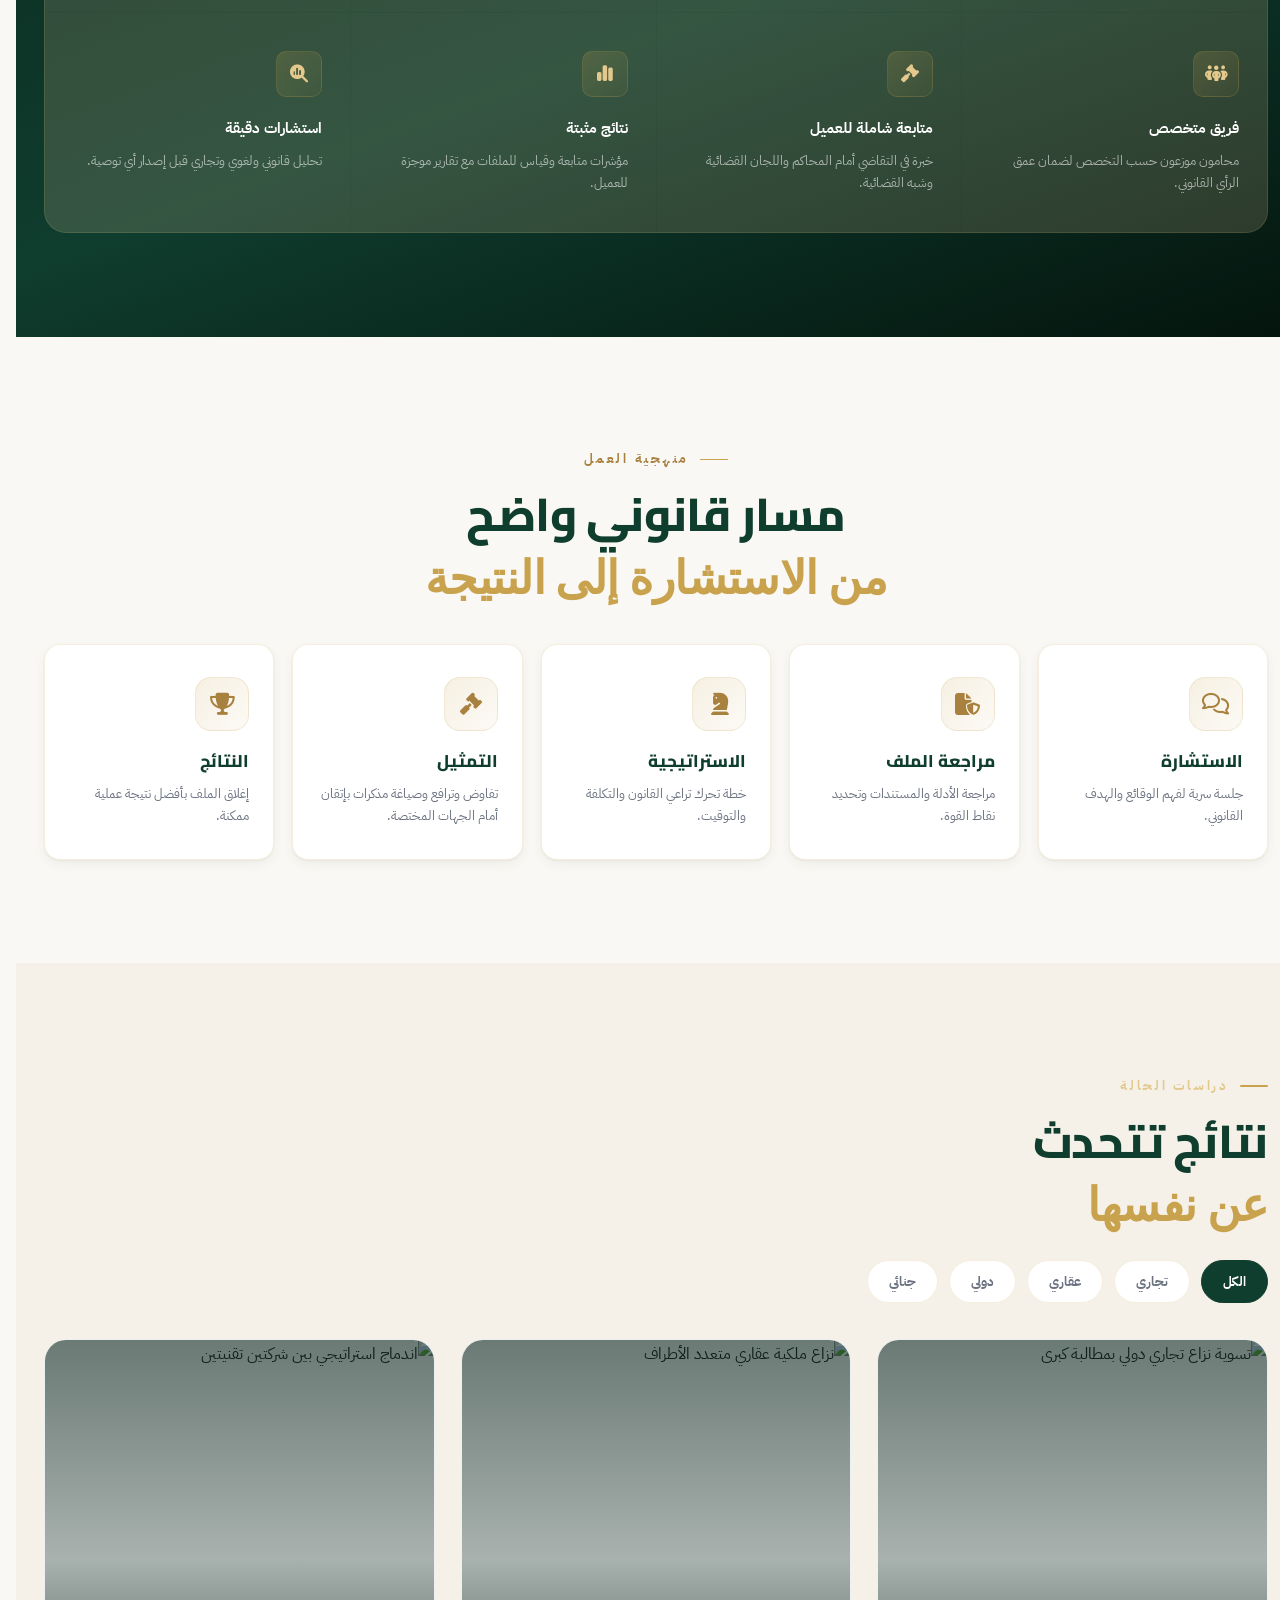
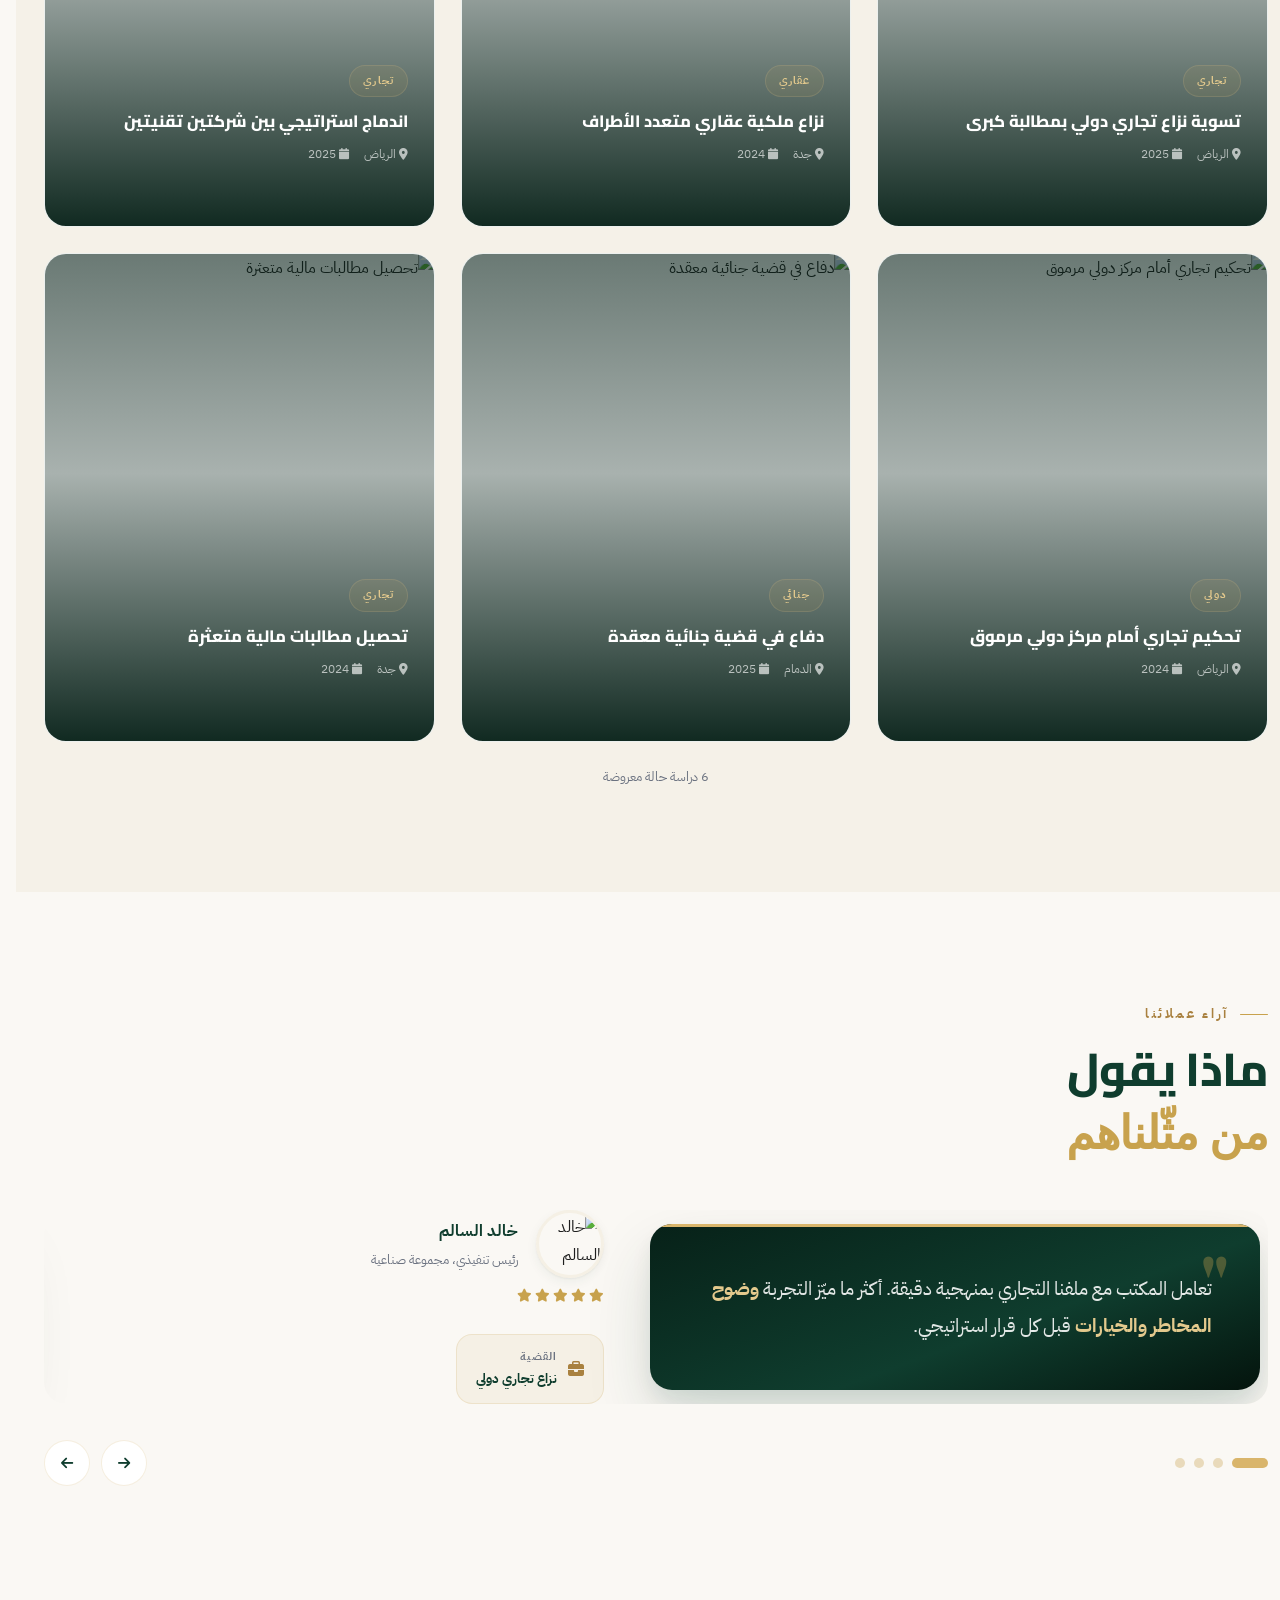
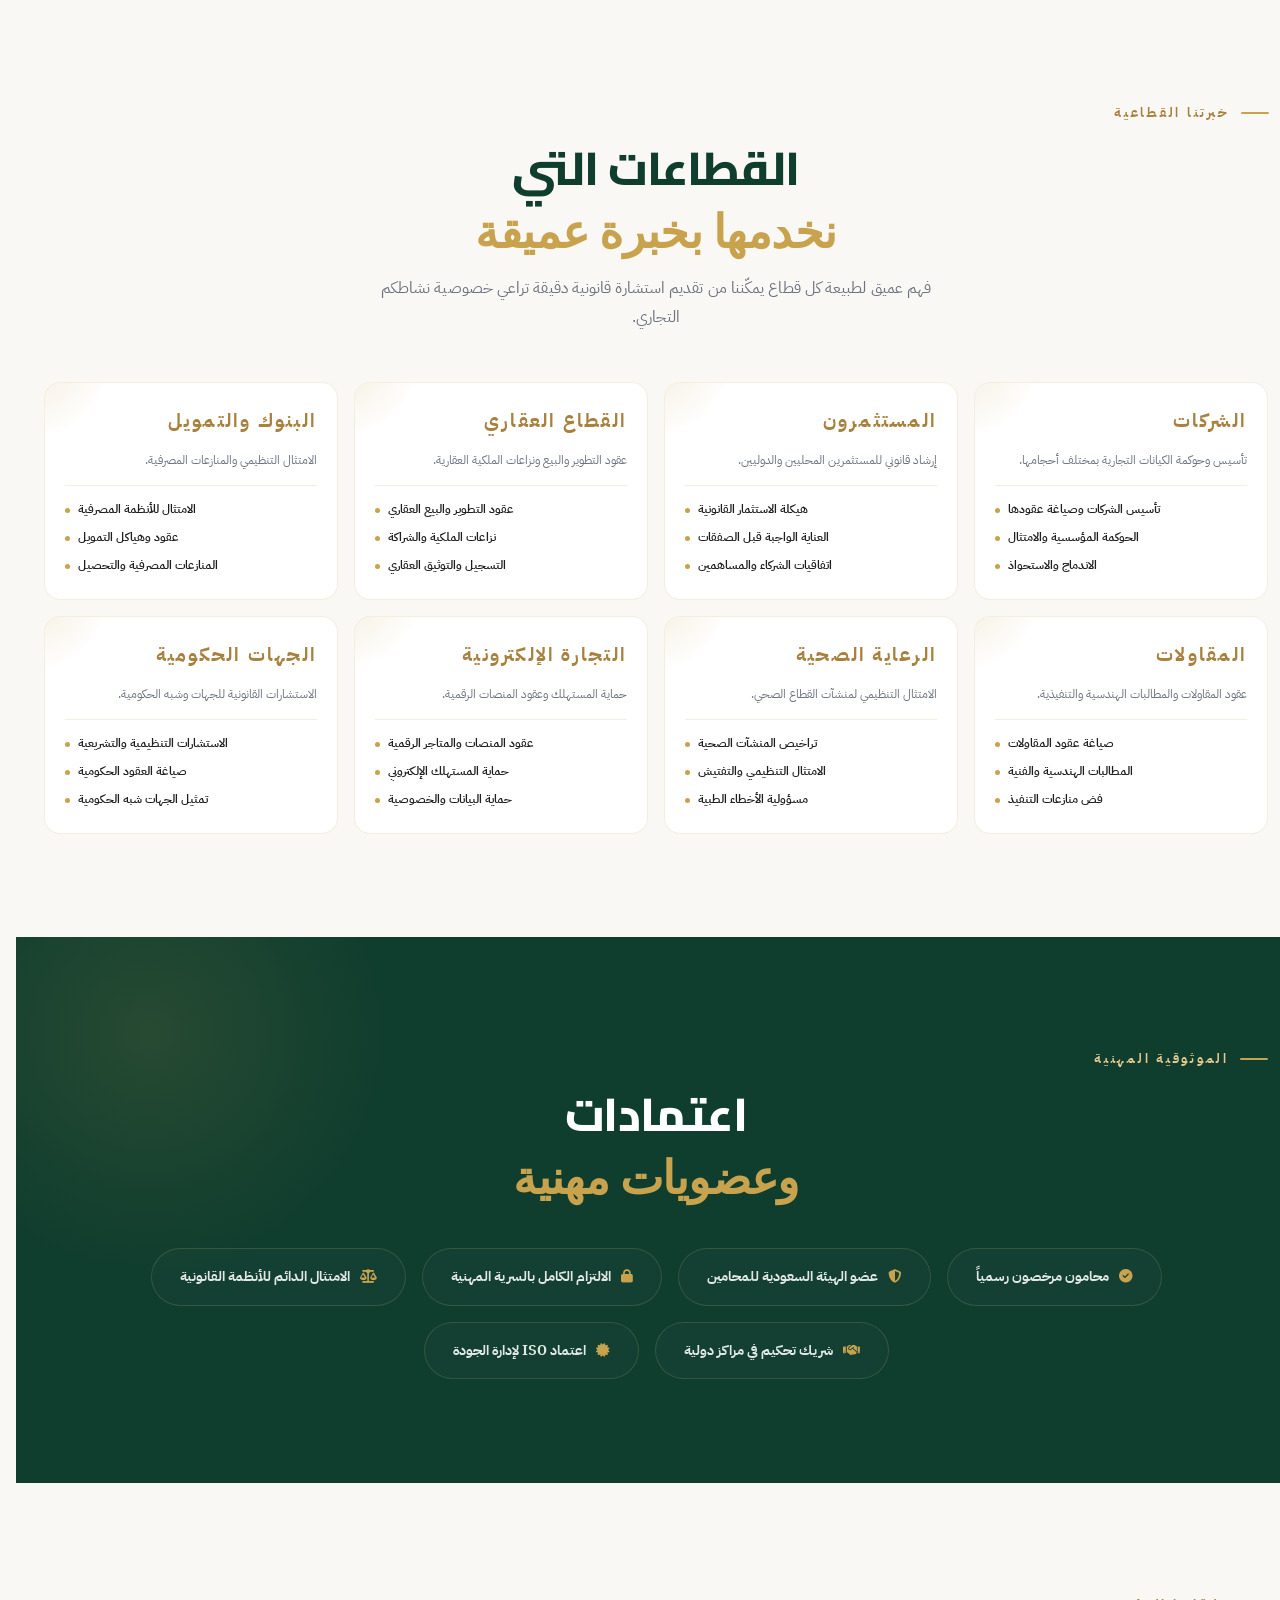
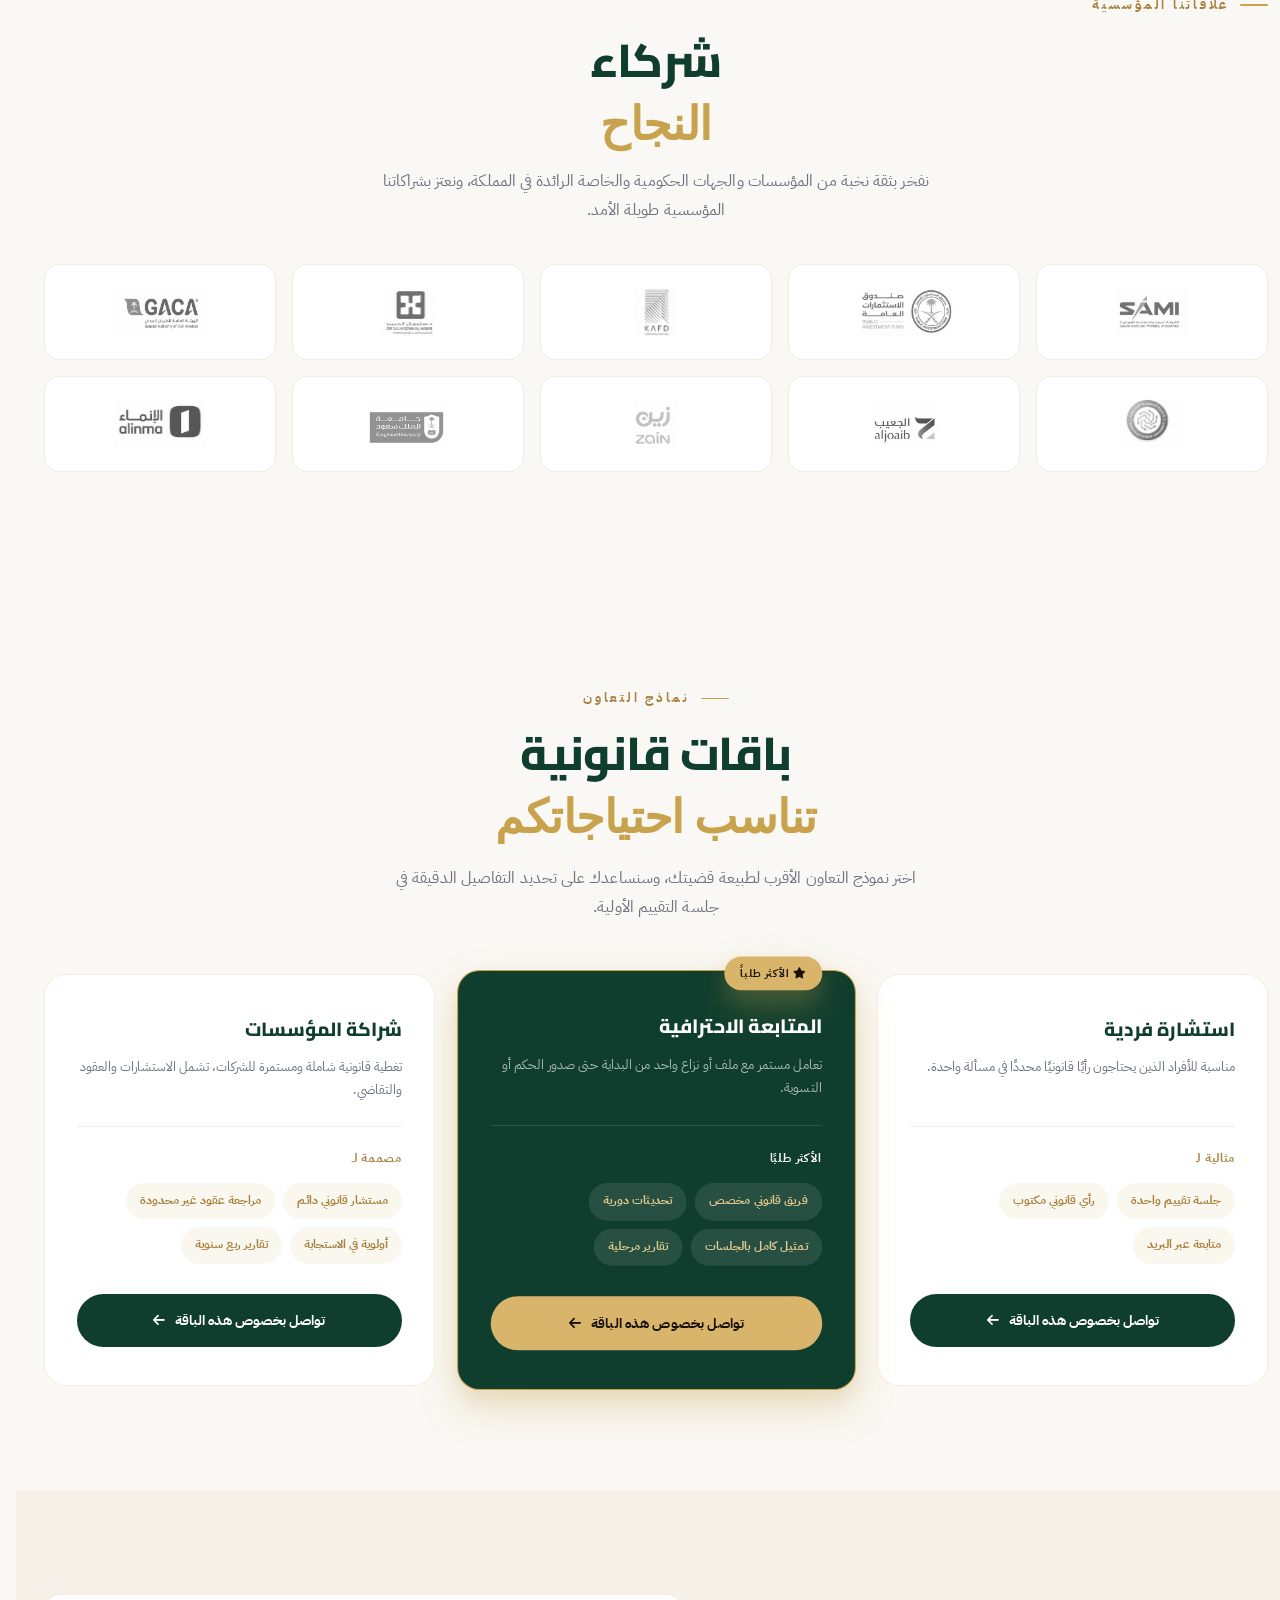
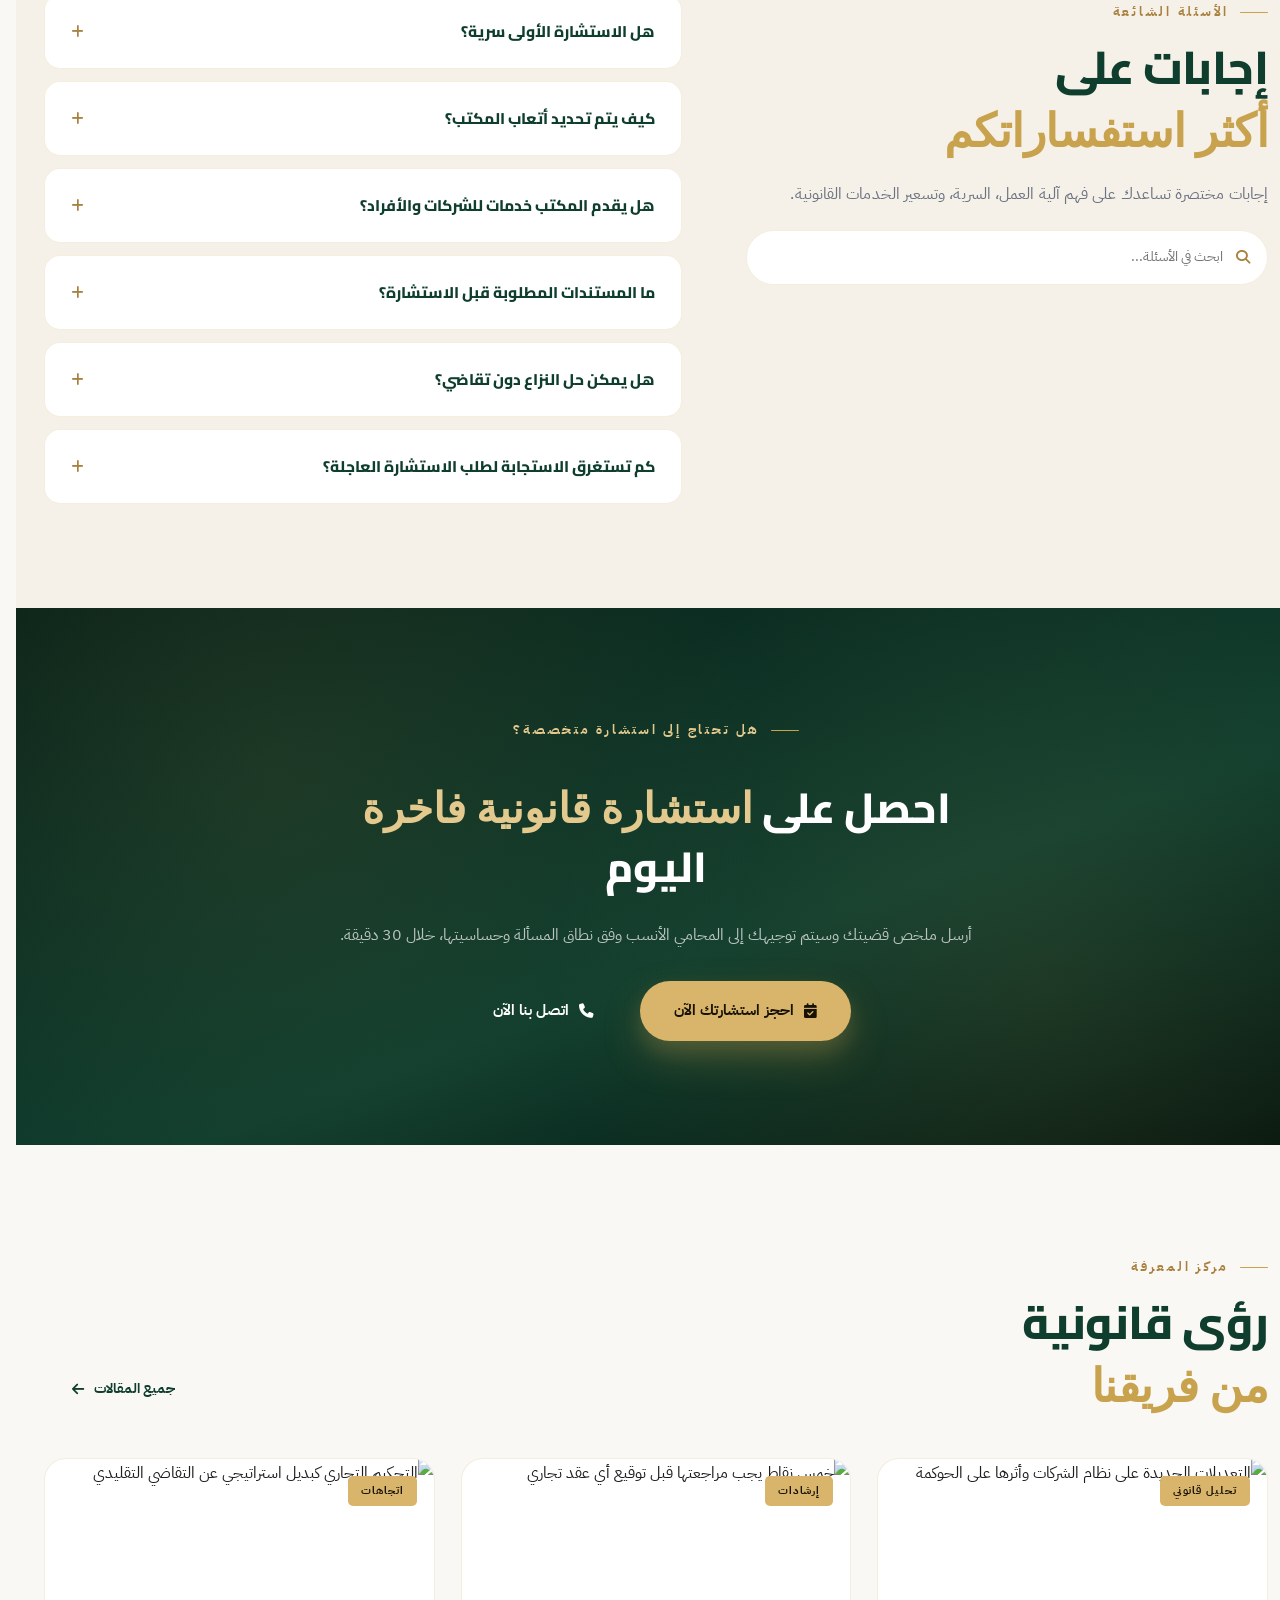
==== commit aaf33433: "Add files via upload" ====
--- a/index.html
+++ b/index.html
@@ -86,8 +86,8 @@
 
       <nav id="nav-links" aria-label="التنقل الرئيسي">
         <a href="#about">من نحن</a>
+        <a href="#team">فريقنا</a>
         <a href="#practice">مجالات الممارسة</a>
-        <a href="#team">فريقنا</a>
         <a href="#cases">دراسات الحالة</a>
         <a href="#testimonials">آراء العملاء</a>
         <a href="#insights">المقالات</a>
--- a/style.css
+++ b/style.css
@@ -907,7 +907,7 @@
   .wm-crest{width:38px;height:38px;flex-shrink:0}
   .wm-crest svg{width:23px;height:23px}
   .wm-text{min-width:0}
-  .wm-text .name{font-size:clamp(13px,4.2vw,17px);white-space:nowrap;overflow:hidden;text-overflow:ellipsis;display:block;max-width:44vw}
+  .wm-text .name{font-size:clamp(13px,3.2vw,17px);white-space:nowrap;overflow:hidden;text-overflow:ellipsis;display:block;max-width:44vw}
   .hdr-actions{gap:6px}
   .icon-btn{width:38px;height:38px}
   #hamburger{width:38px;height:38px}
@@ -937,4 +937,4 @@
     font-weight: 900;
     white-space: nowrap;
     transition: transform .22s var(--ease), box-shadow .22s var(--ease), background .22s var(--ease), color .22s var(--ease);
-}+}
